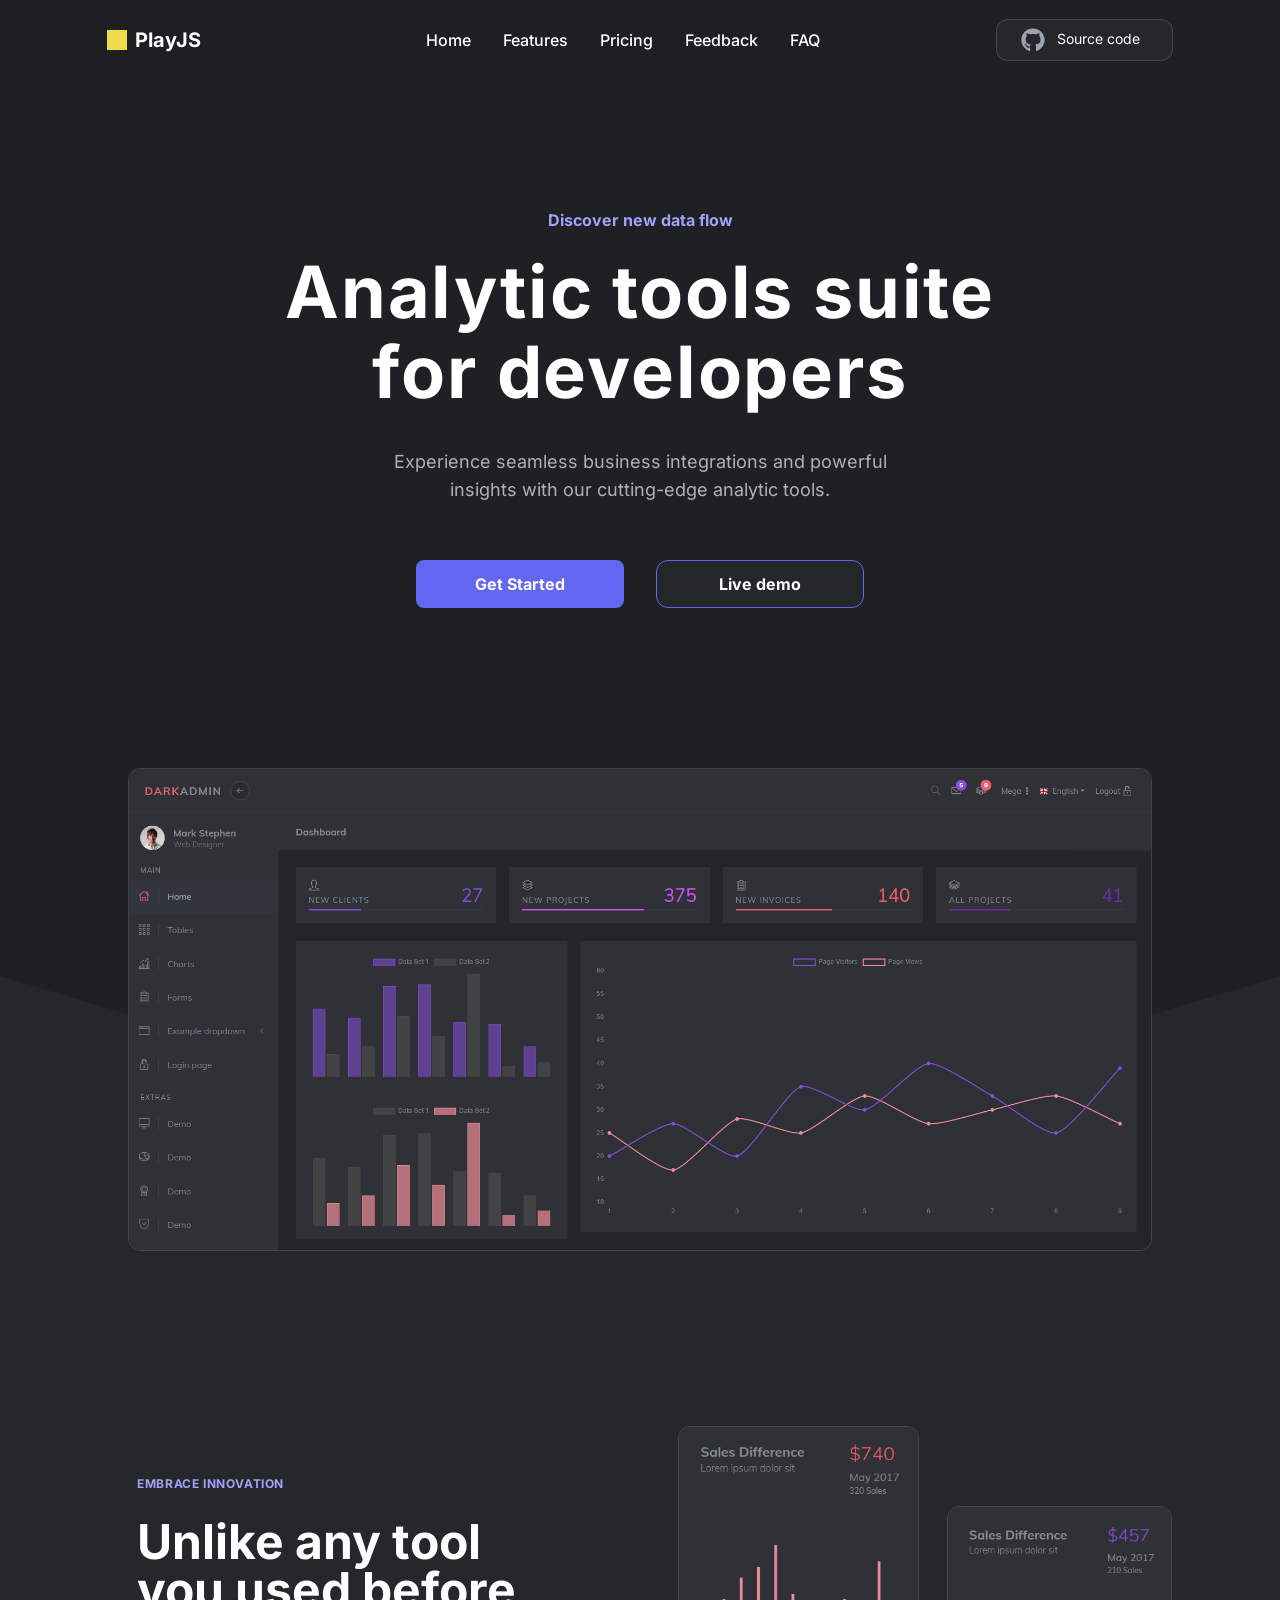
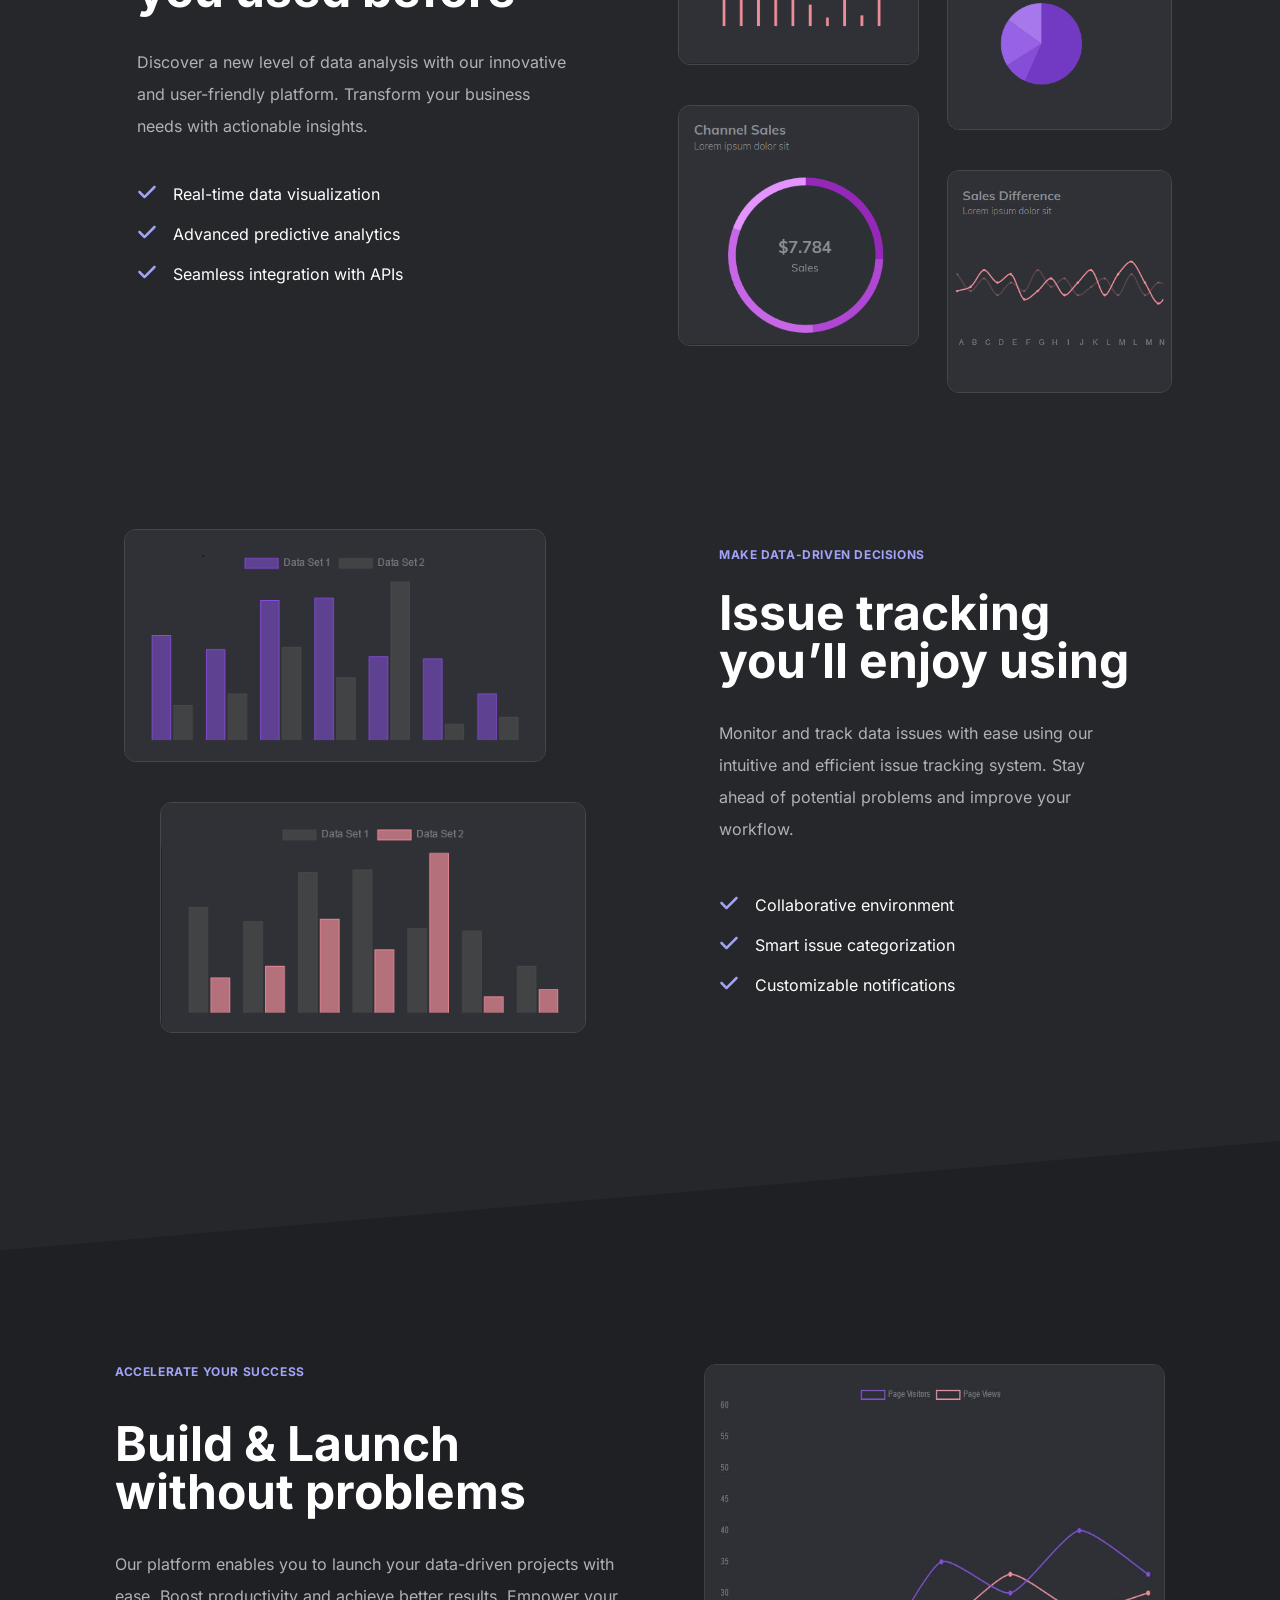
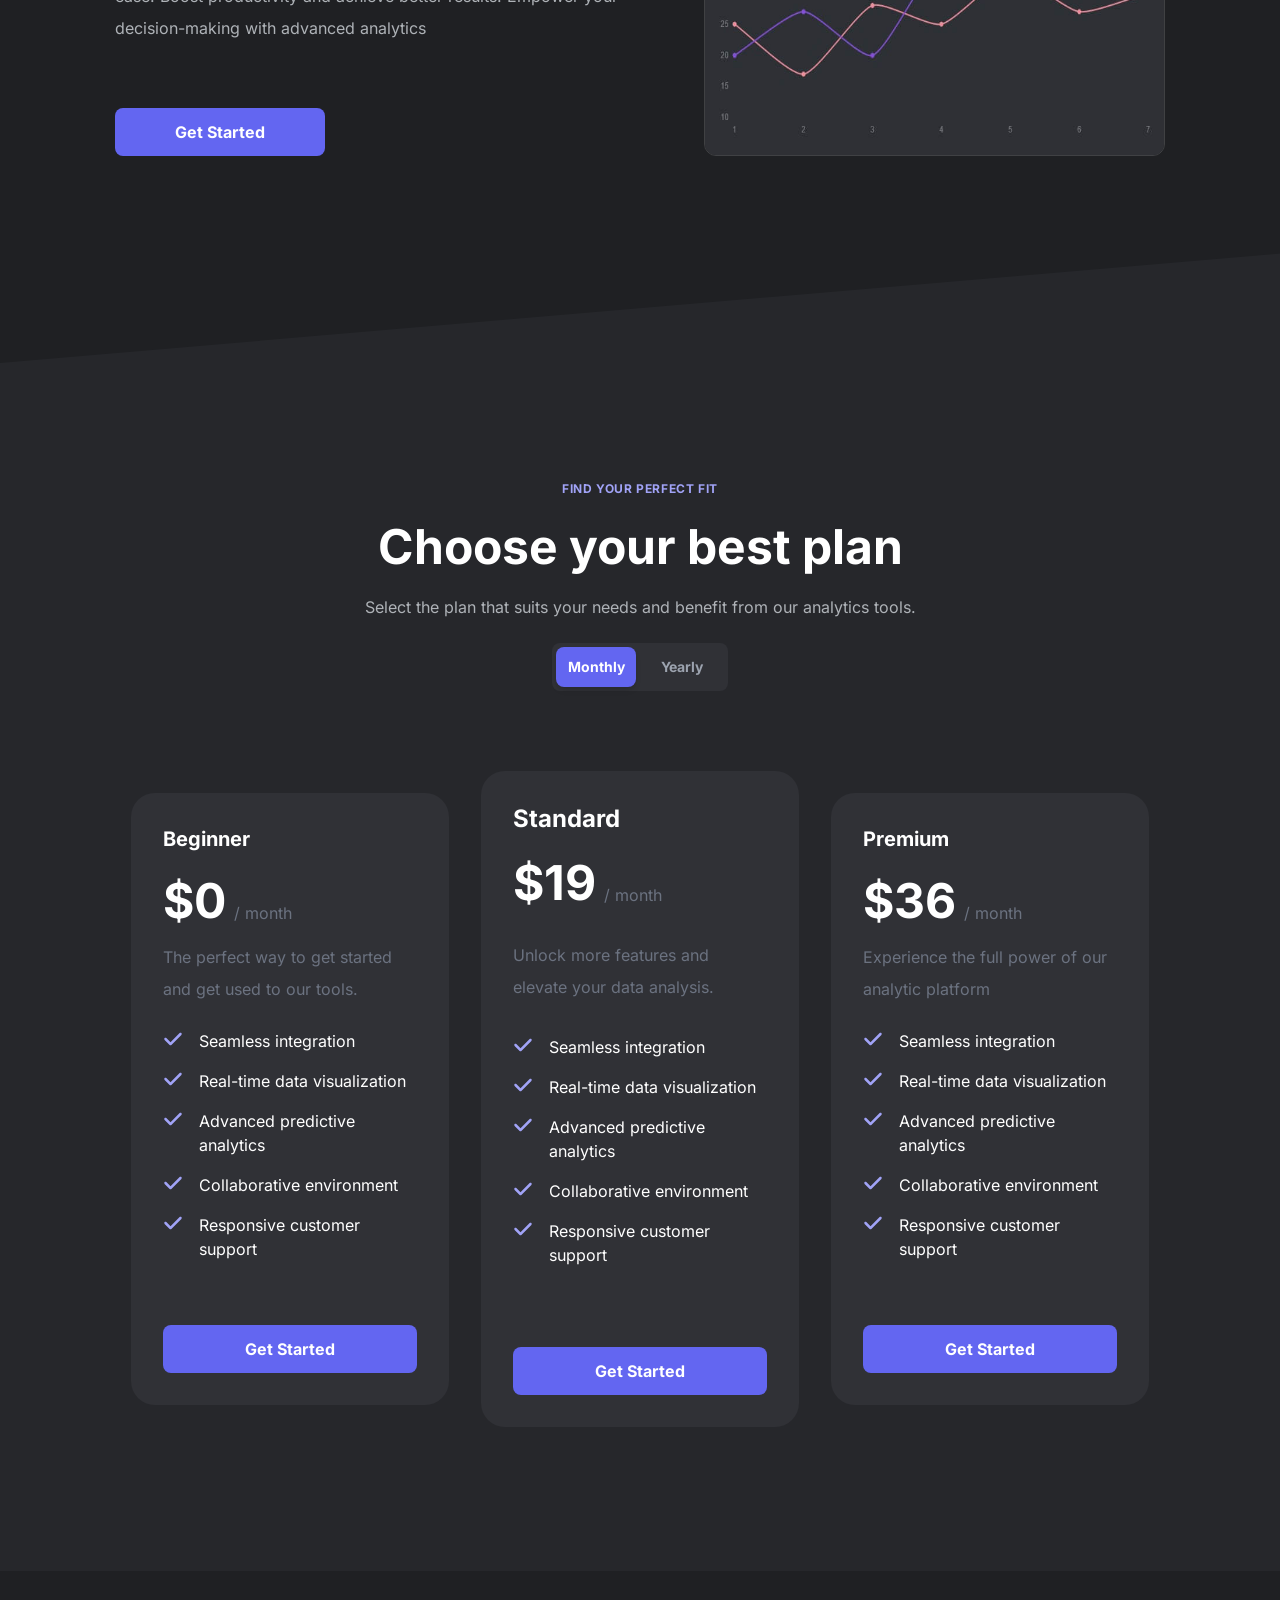
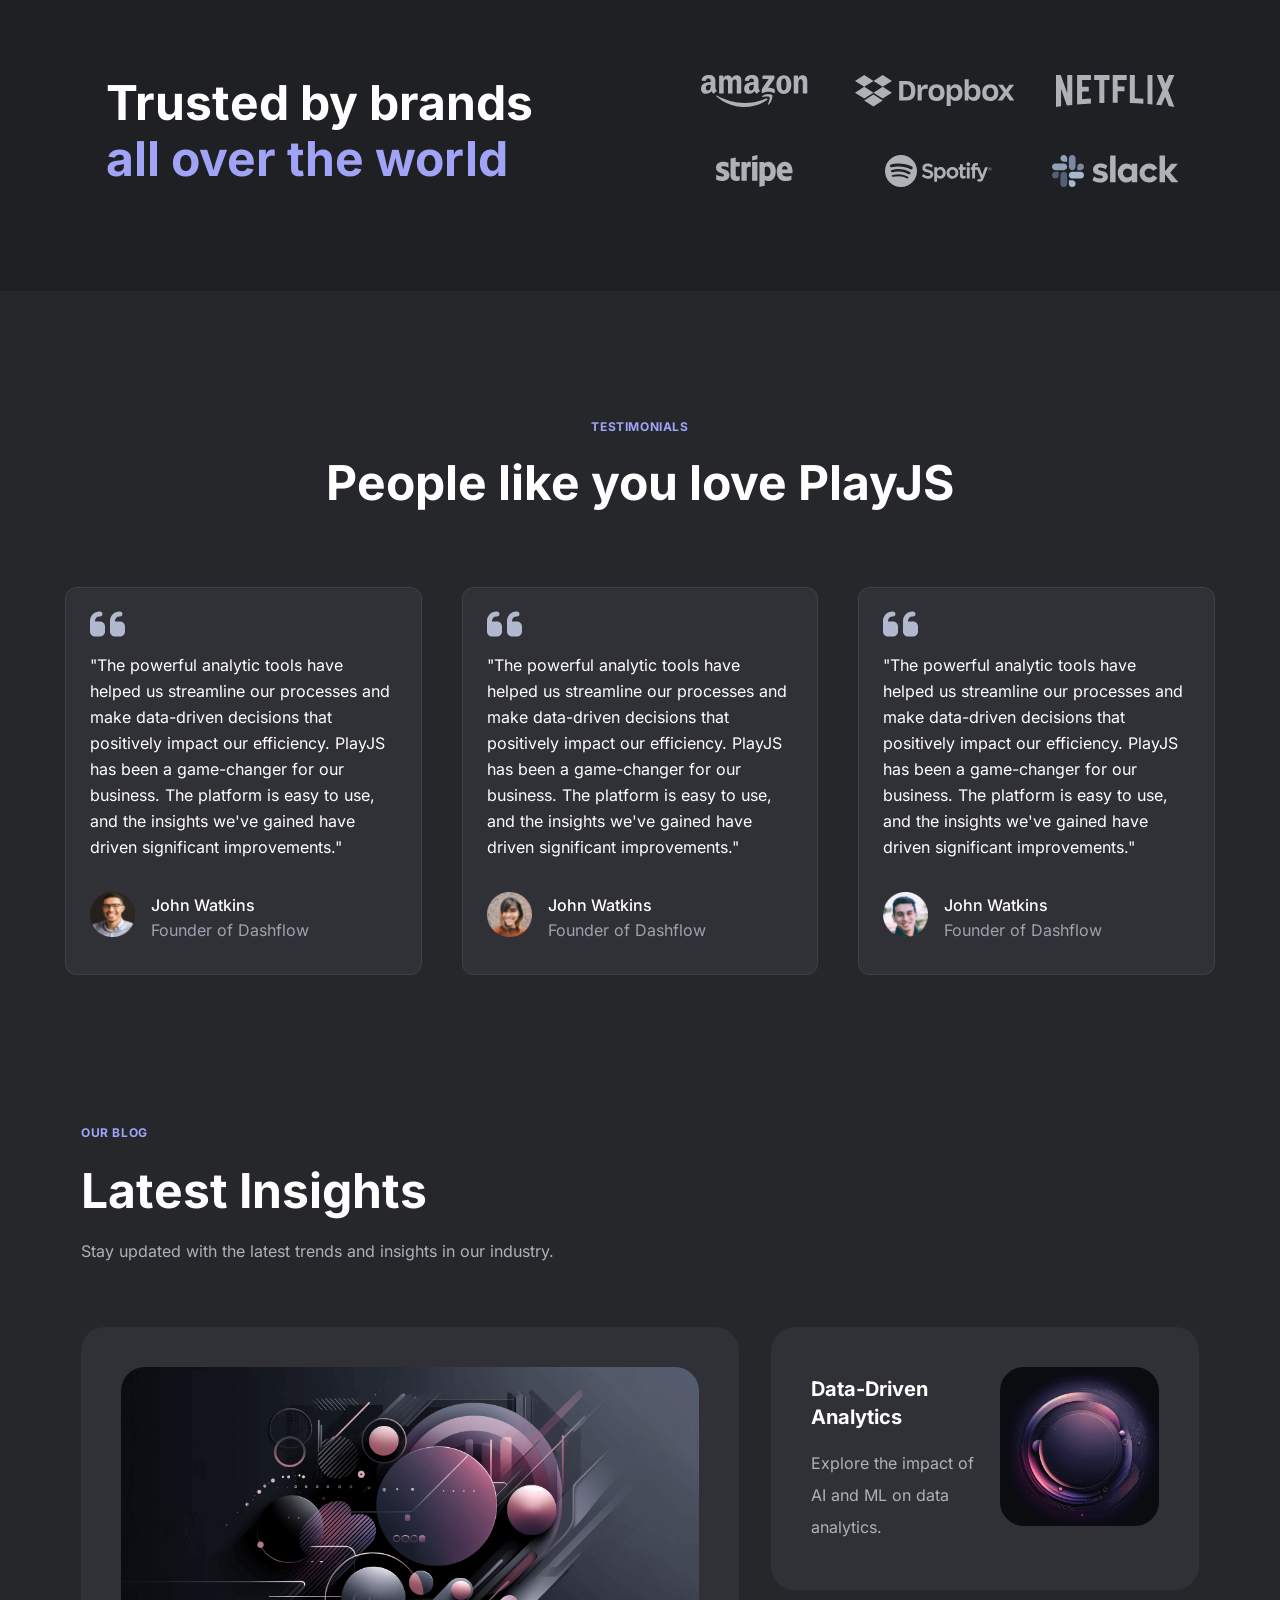
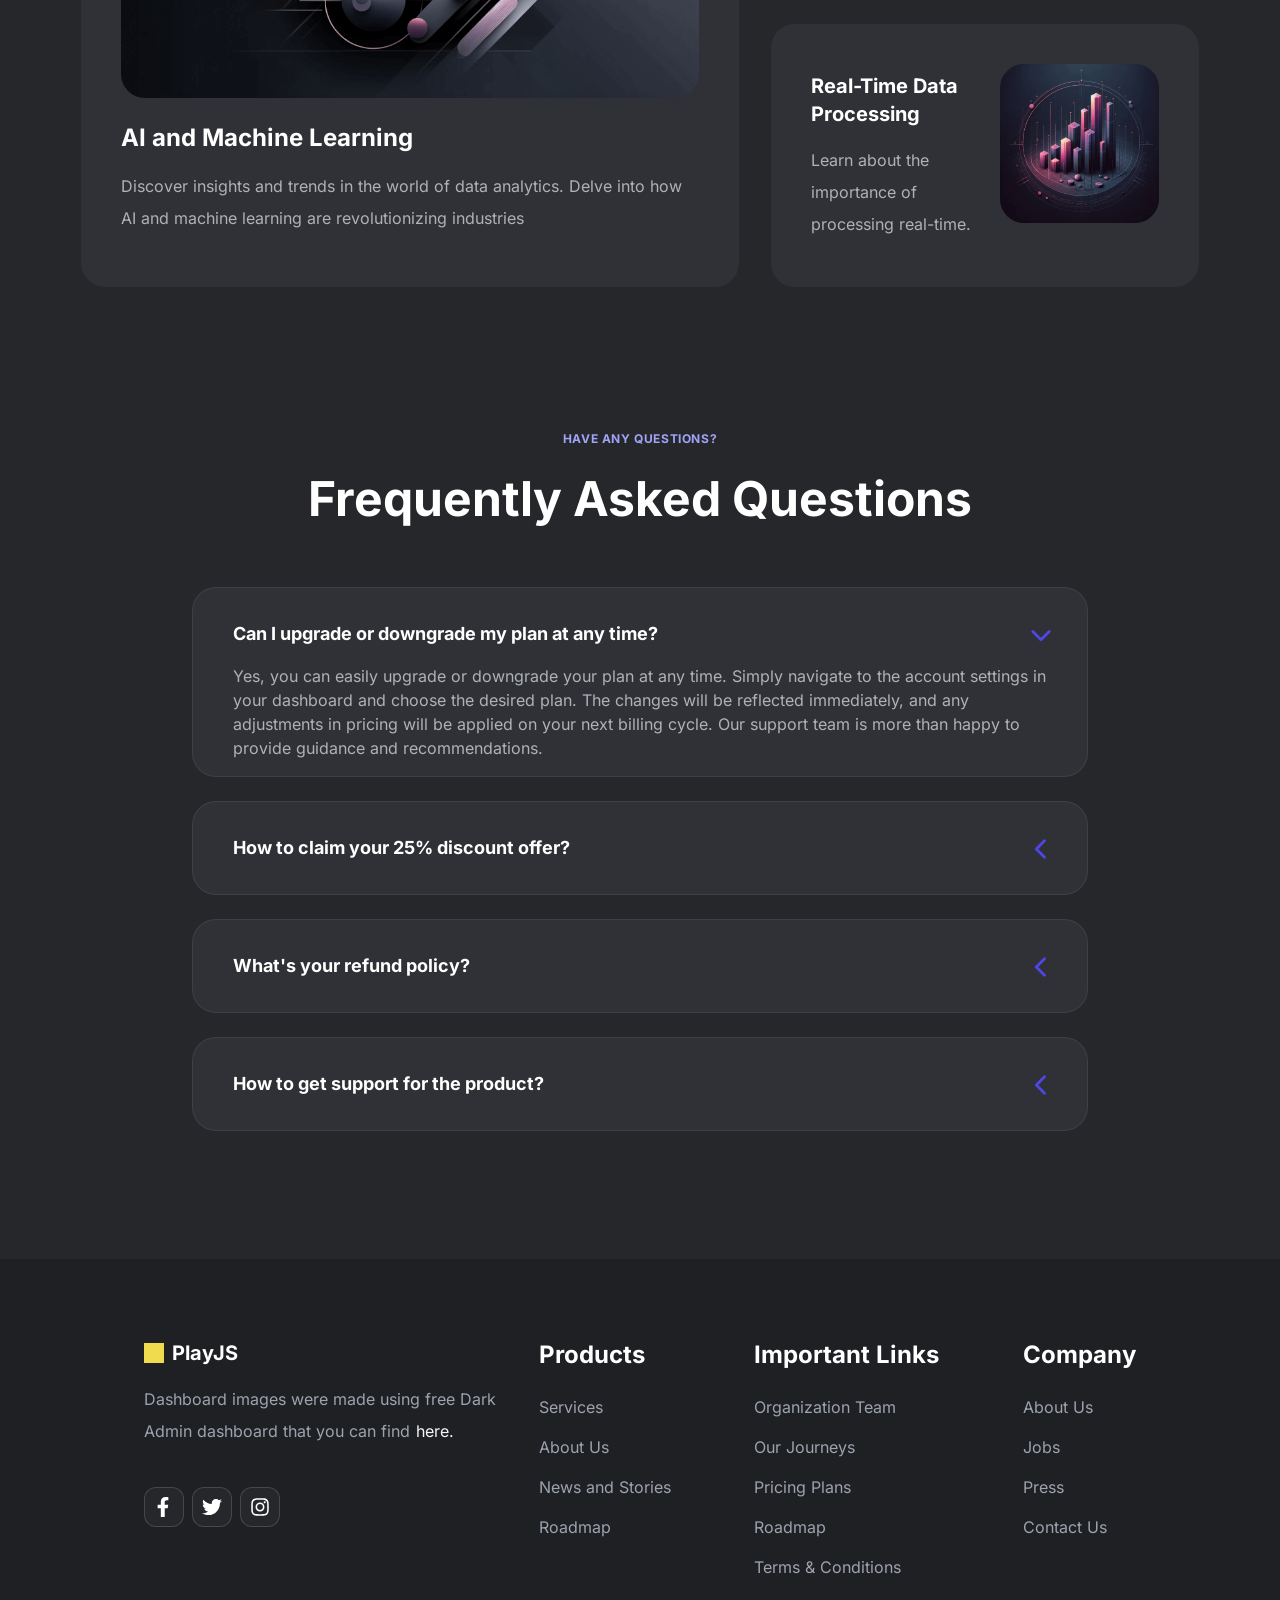
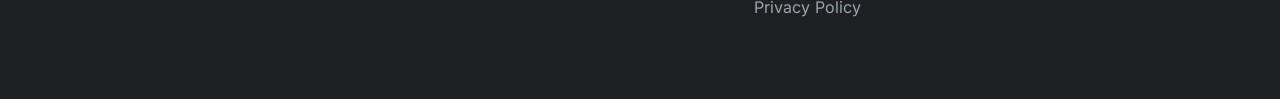
==== index.html @ e6422953 "deploy: salteadorneo/playjs@4927e671637b20c341737476740c61ec6c62b2a4" ====
<!DOCTYPE html><html lang="en" class="bg-bgDark2"> <head><meta charset="UTF-8"><meta name="viewport" content="width=device-width"><link rel="icon" type="image/svg+xml" href="/favicon.svg"><meta name="generator" content="Astro v4.16.6"><meta name="description" content="Dark themed website template built on AstroJS, designed for fictional startup"><title>PlayJS | Playground JavaScript Web</title><link rel="stylesheet" href="/_astro/index.BQd-1DBc.css">
<style>.shape-divider-bottom-1665343298{width:100%;overflow:hidden;line-height:0}.shape-divider-bottom-1665343298 svg{position:relative;display:block;width:calc(100% + 1.3px);height:200px}.hero-title-gradient{background:-webkit-linear-gradient(white,#b4add1);-webkit-background-clip:text;-webkit-text-fill-color:transparent}.shape-divider-bottom-1665696614{width:100%;overflow:hidden;line-height:0;transform:rotate(180deg)}.shape-divider-bottom-1665696614 svg{position:relative;display:block;width:calc(100% + 1.3px);height:127px;transform:rotateY(180deg)}.shape-divider-top-1665696661{overflow:hidden;line-height:0}.shape-divider-top-1665696661 svg{position:relative;display:block;width:calc(100% + 1.3px);height:127px;transform:rotateY(180deg)}
</style></head> <body class="bg-bgDark2"> <main aria-label="Main content">  <style>astro-island,astro-slot,astro-static-slot{display:contents}</style><script>(()=>{var e=async t=>{await(await t())()};(self.Astro||(self.Astro={})).load=e;window.dispatchEvent(new Event("astro:load"));})();;(()=>{var A=Object.defineProperty;var g=(i,o,a)=>o in i?A(i,o,{enumerable:!0,configurable:!0,writable:!0,value:a}):i[o]=a;var d=(i,o,a)=>g(i,typeof o!="symbol"?o+"":o,a);{let i={0:t=>m(t),1:t=>a(t),2:t=>new RegExp(t),3:t=>new Date(t),4:t=>new Map(a(t)),5:t=>new Set(a(t)),6:t=>BigInt(t),7:t=>new URL(t),8:t=>new Uint8Array(t),9:t=>new Uint16Array(t),10:t=>new Uint32Array(t),11:t=>1/0*t},o=t=>{let[l,e]=t;return l in i?i[l](e):void 0},a=t=>t.map(o),m=t=>typeof t!="object"||t===null?t:Object.fromEntries(Object.entries(t).map(([l,e])=>[l,o(e)]));class y extends HTMLElement{constructor(){super(...arguments);d(this,"Component");d(this,"hydrator");d(this,"hydrate",async()=>{var b;if(!this.hydrator||!this.isConnected)return;let e=(b=this.parentElement)==null?void 0:b.closest("astro-island[ssr]");if(e){e.addEventListener("astro:hydrate",this.hydrate,{once:!0});return}let c=this.querySelectorAll("astro-slot"),n={},h=this.querySelectorAll("template[data-astro-template]");for(let r of h){let s=r.closest(this.tagName);s!=null&&s.isSameNode(this)&&(n[r.getAttribute("data-astro-template")||"default"]=r.innerHTML,r.remove())}for(let r of c){let s=r.closest(this.tagName);s!=null&&s.isSameNode(this)&&(n[r.getAttribute("name")||"default"]=r.innerHTML)}let p;try{p=this.hasAttribute("props")?m(JSON.parse(this.getAttribute("props"))):{}}catch(r){let s=this.getAttribute("component-url")||"<unknown>",v=this.getAttribute("component-export");throw v&&(s+=` (export ${v})`),console.error(`[hydrate] Error parsing props for component ${s}`,this.getAttribute("props"),r),r}let u;await this.hydrator(this)(this.Component,p,n,{client:this.getAttribute("client")}),this.removeAttribute("ssr"),this.dispatchEvent(new CustomEvent("astro:hydrate"))});d(this,"unmount",()=>{this.isConnected||this.dispatchEvent(new CustomEvent("astro:unmount"))})}disconnectedCallback(){document.removeEventListener("astro:after-swap",this.unmount),document.addEventListener("astro:after-swap",this.unmount,{once:!0})}connectedCallback(){if(!this.hasAttribute("await-children")||document.readyState==="interactive"||document.readyState==="complete")this.childrenConnectedCallback();else{let e=()=>{document.removeEventListener("DOMContentLoaded",e),c.disconnect(),this.childrenConnectedCallback()},c=new MutationObserver(()=>{var n;((n=this.lastChild)==null?void 0:n.nodeType)===Node.COMMENT_NODE&&this.lastChild.nodeValue==="astro:end"&&(this.lastChild.remove(),e())});c.observe(this,{childList:!0}),document.addEventListener("DOMContentLoaded",e)}}async childrenConnectedCallback(){let e=this.getAttribute("before-hydration-url");e&&await import(e),this.start()}async start(){let e=JSON.parse(this.getAttribute("opts")),c=this.getAttribute("client");if(Astro[c]===void 0){window.addEventListener(`astro:${c}`,()=>this.start(),{once:!0});return}try{await Astro[c](async()=>{let n=this.getAttribute("renderer-url"),[h,{default:p}]=await Promise.all([import(this.getAttribute("component-url")),n?import(n):()=>()=>{}]),u=this.getAttribute("component-export")||"default";if(!u.includes("."))this.Component=h[u];else{this.Component=h;for(let f of u.split("."))this.Component=this.Component[f]}return this.hydrator=p,this.hydrate},e,this)}catch(n){console.error(`[astro-island] Error hydrating ${this.getAttribute("component-url")}`,n)}}attributeChangedCallback(){this.hydrate()}}d(y,"observedAttributes",["props"]),customElements.get("astro-island")||customElements.define("astro-island",y)}})();</script><astro-island uid="NXk1R" prefix="r0" component-url="/_astro/Navbar.DLhM-nPY.js" component-export="Navbar" renderer-url="/_astro/client.BIGLHmRd.js" props="{}" ssr="" client="load" opts="{&quot;name&quot;:&quot;Navbar&quot;,&quot;value&quot;:true}" await-children=""><nav class="w-full h-20 flex flex-col justify-center items-center fixed bg-bgDark1 lg:bg-bgDarkTransparent z-40 lg:backdrop-blur-xl" aria-label="Main navigation"><div class="2xl:w-[1280px] xl:w-10/12 w-11/12 flex justify-between items-center relative"><div style="opacity:0;will-change:opacity"><a href="/#home" aria-label="Home"><div class="flex justify-start items-center grow basis-0"><div class="text-white mr-2 text-6xl"><div class="size-5 bg-[#f0db4f]"></div></div><div class="text-white font-[&#x27;Inter&#x27;] font-bold text-xl">PlayJS</div></div></a></div><div style="opacity:0;will-change:opacity"><div class="hidden lg:flex h-full pl-12 pb-2"><a class="text-white lg:text-base text-2xl  leading-6 mr-4 ml-4   2xl:mr-6 2xl:ml-6 cursor-pointer font-normal lg:font-medium hover:scale-110 transition h-full pt-2" href="/#home" aria-label="Home">Home</a><a class="text-white lg:text-base text-2xl  leading-6 mr-4 ml-4   2xl:mr-6 2xl:ml-6 cursor-pointer font-normal lg:font-medium hover:scale-110 transition h-full pt-2" href="/#features" aria-label="Features">Features</a><a class="text-white lg:text-base text-2xl  leading-6 mr-4 ml-4   2xl:mr-6 2xl:ml-6 cursor-pointer font-normal lg:font-medium hover:scale-110 transition h-full pt-2" href="/#pricing" aria-label="Pricing">Pricing</a><a class="text-white lg:text-base text-2xl  leading-6 mr-4 ml-4   2xl:mr-6 2xl:ml-6 cursor-pointer font-normal lg:font-medium hover:scale-110 transition h-full pt-2" href="/#feedback" aria-label="Feedback">Feedback</a><a class="text-white lg:text-base text-2xl  leading-6 mr-4 ml-4   2xl:mr-6 2xl:ml-6 cursor-pointer font-normal lg:font-medium hover:scale-110 transition h-full pt-2" href="/#FAQ" aria-label="FAQ">FAQ</a></div></div><div style="opacity:0;will-change:opacity"><div class="grow basis-0 justify-end hidden lg:flex"><a class="text-white main-border-gray rounded-xl
           bg-bgDark2 hover:bg-bgDark3  border-gray-700 pl-6 pr-8 pt-2 pb-2 text-sm flex" href="https://github.com/matt765/Tidestream" target="_blank" aria-label="source code"><svg xmlns="http://www.w3.org/2000/svg" viewBox="0 0 496 512" class="w-6 h-6 mr-3 fill-gray-400"><path d="M165.9 397.4c0 2-2.3 3.6-5.2 3.6-3.3.3-5.6-1.3-5.6-3.6 0-2 2.3-3.6 5.2-3.6 3-.3 5.6 1.3 5.6 3.6zm-31.1-4.5c-.7 2 1.3 4.3 4.3 4.9 2.6 1 5.6 0 6.2-2s-1.3-4.3-4.3-5.2c-2.6-.7-5.5.3-6.2 2.3zm44.2-1.7c-2.9.7-4.9 2.6-4.6 4.9.3 2 2.9 3.3 5.9 2.6 2.9-.7 4.9-2.6 4.6-4.6-.3-1.9-3-3.2-5.9-2.9zM244.8 8C106.1 8 0 113.3 0 252c0 110.9 69.8 205.8 169.5 239.2 12.8 2.3 17.3-5.6 17.3-12.1 0-6.2-.3-40.4-.3-61.4 0 0-70 15-84.7-29.8 0 0-11.4-29.1-27.8-36.6 0 0-22.9-15.7 1.6-15.4 0 0 24.9 2 38.6 25.8 21.9 38.6 58.6 27.5 72.9 20.9 2.3-16 8.8-27.1 16-33.7-55.9-6.2-112.3-14.3-112.3-110.5 0-27.5 7.6-41.3 23.6-58.9-2.6-6.5-11.1-33.3 2.6-67.9 20.9-6.5 69 27 69 27 20-5.6 41.5-8.5 62.8-8.5s42.8 2.9 62.8 8.5c0 0 48.1-33.6 69-27 13.7 34.7 5.2 61.4 2.6 67.9 16 17.7 25.8 31.5 25.8 58.9 0 96.5-58.9 104.2-114.8 110.5 9.2 7.9 17 22.9 17 46.4 0 33.7-.3 75.4-.3 83.6 0 6.5 4.6 14.4 17.3 12.1C428.2 457.8 496 362.9 496 252 496 113.3 383.5 8 244.8 8zM97.2 352.9c-1.3 1-1 3.3.7 5.2 1.6 1.6 3.9 2.3 5.2 1 1.3-1 1-3.3-.7-5.2-1.6-1.6-3.9-2.3-5.2-1zm-10.8-8.1c-.7 1.3.3 2.9 2.3 3.9 1.6 1 3.6.7 4.3-.7.7-1.3-.3-2.9-2.3-3.9-2-.6-3.6-.3-4.3.7zm32.4 35.6c-1.6 1.3-1 4.3 1.3 6.2 2.3 2.3 5.2 2.6 6.5 1 1.3-1.3.7-4.3-1.3-6.2-2.2-2.3-5.2-2.6-6.5-1zm-11.4-14.7c-1.6 1-1.6 3.6 0 5.9 1.6 2.3 4.3 3.3 5.6 2.3 1.6-1.3 1.6-3.9 0-6.2-1.4-2.3-4-3.3-5.6-2z"></path></svg><span class="pt-px">Source code</span></a></div></div><div class="lg:hidden flex flex-col  px-2 py-3 border-solid border border-gray-600 rounded-md cursor-pointer hover:bg-bgDark2"><div class="w-5 h-0.5 bg-gray-500  mb-1"></div><div class="w-5 h-0.5 bg-gray-500  mb-1"></div><div class="w-5 h-0.5 bg-gray-500 "></div></div></div></nav><!--astro:end--></astro-island> <astro-island uid="Z19yONz" prefix="r1" component-url="/_astro/Hero.Q358ZmiO.js" component-export="Hero" renderer-url="/_astro/client.BIGLHmRd.js" props="{}" ssr="" client="load" opts="{&quot;name&quot;:&quot;Hero&quot;,&quot;value&quot;:true}" await-children=""><section class="w-screen  flex justify-center items-center bg-bgDark1 mb-[28vw] md:mb-[18vw] lg:mb-[10vw] xl:mb-[13vw] 2xl:mb-60 hero-bg-gradient pb-24 sm:pb-32 md:pb-44 lg:pb-0" id="home"><div class="w-full md:w-[800px] xl:w-[900px] flex flex-col justify-center items-center pt-16 md:pt-16 lg:pt-20 text-center"><div style="opacity:0;will-change:opacity,transform;transform:translateY(10px)"><h3 class="text-secondaryColor text-sm sm:text-base  mb-6 sm:mt-32 mt-16  font-bold">Discover new data flow</h3></div><div style="opacity:0;will-change:opacity,transform;transform:translateY(10px)"><div class="text-5xl sm:text-6xl lg:text-7xl xl:text-7xl font-bold tracking-wide  text-primaryText  px-8 sm:px-8 md:px-20 lg:px-4"><h1 class="inline md:hidden">Analytics</h1><h1 class="hidden md:inline">Analytic tools suite</h1></div><h1 class="mt-2 sm:mt-2 text-4xl sm:text-6xl lg:text-7xl xl:text-7xl font-bold tracking-wide  text-primaryText  px-8 sm:px-20 md:px-24 lg:px-24">for developers</h1></div><div style="opacity:0;will-change:opacity,transform;transform:translateY(10px)"><h2 class="text-secondaryText text-sm lg:text-base xl:text-lg sm:text-base mt-10 px-12 sm:px-48 ">Experience seamless business integrations and powerful insights with our cutting-edge analytic tools.</h2></div><div style="opacity:0;will-change:opacity,transform;transform:translateY(10px)"><div class="flex flex-col gap-2 sm:flex-row mt-14 mb-24 sm:mb-40 justify-center"><button class="contained-button w-64 sm:w-52 h-12 mr-0 sm:mr-4 lg:mr-6 mb-2 sm:mb-0" aria-label="Get started">Get Started</button><button class="w-64 sm:w-52 h-12 rounded-xl font-bold text-primaryText border border-solid  flex justify-center items-center cursor-pointer bg-bgDark2 hover:bg-bgDark3 border-primaryColor transition" aria-label="Live demo">Live demo</button></div></div><div style="opacity:0;z-index:20;will-change:opacity,transform;transform:translateY(10px)"><div class="relative w-screen flex justify-center "><img src="/_astro/dashboard.CJUpUggb.jpg" alt="Dashboard image" class="w-4/5 2xl:w-[1200px] mx-auto absolute z-10 rounded-xl main-border-gray hero-dashboard-border-gradient lg:top-6 xl:top-0"/></div></div><div class="relative w-screen flex justify-center "><div class="shape-divider-bottom-1665343298 mt-4 sm:mt-16 md:mt-52 hidden lg:block"><svg data-name="Layer 1" xmlns="http://www.w3.org/2000/svg" viewBox="0 0 1200 120" preserveAspectRatio="none" class="bg-bgDark2"><path d="M1200 0L0 0 598.97 114.72 1200 0z" class="shape-fill bg-bgDark1  fill-bgDark1"></path></svg></div></div></div></section><!--astro:end--></astro-island> <astro-island uid="1bd4NJ" prefix="r2" component-url="/_astro/Features1.BuEVyHHa.js" component-export="Features1" renderer-url="/_astro/client.BIGLHmRd.js" props="{}" ssr="" client="load" opts="{&quot;name&quot;:&quot;Features1&quot;,&quot;value&quot;:true}" await-children=""><section class="w-full bg-bgDark2 pt-24 -mt-8  mb-8 sm:-mt-8 sm:mb-24 xl:-mt-8 2xl:mt-0    md:pt-[12vw] lg:pt-16" id="features"><div style="opacity:0"><div class="flex flex-wrap items-center 2xl:w-[1450px] xl:w-[1300px] w-11/12 mx-auto md:pl-4 xl:pr-16 xl:pl-16"><div class="w-full lg:w-1/2 mb-12 lg:mb-0"><div class="mx-auto lg:mx-auto w-11/12 sm:w-4/5 md:w-3/4 lg:w-unset"><span class="block-subtitle">Embrace Innovation</span><h2 class="mt-6 mb-8 text-4xl lg:text-5xl block-big-title">Unlike any tool you used before</h2><p class="mb-10 text-secondaryText leading-loose">Discover a new level of data analysis with our innovative and user-friendly platform. Transform your business needs with actionable insights.</p><ul class="mb-6 text-primaryText"><li class="mb-4 flex"><div class="rounded-full bg-transparent w-5 h-5 flex justify-center items-center mr-4"><svg xmlns="http://www.w3.org/2000/svg" viewBox="0 0 512 512" width="20px" height="20px" class="fill-secondaryColor"><path d="M470.6 105.4c12.5 12.5 12.5 32.8 0 45.3l-256 256c-12.5 12.5-32.8 12.5-45.3 0l-128-128c-12.5-12.5-12.5-32.8 0-45.3s32.8-12.5 45.3 0L192 338.7 425.4 105.4c12.5-12.5 32.8-12.5 45.3 0z"></path></svg></div><span>Real-time data visualization</span></li><li class="mb-4 flex"><div class="rounded-full bg-transparent w-5 h-5 flex justify-center items-center mr-4"><svg xmlns="http://www.w3.org/2000/svg" viewBox="0 0 512 512" width="20px" height="20px" class="fill-secondaryColor"><path d="M470.6 105.4c12.5 12.5 12.5 32.8 0 45.3l-256 256c-12.5 12.5-32.8 12.5-45.3 0l-128-128c-12.5-12.5-12.5-32.8 0-45.3s32.8-12.5 45.3 0L192 338.7 425.4 105.4c12.5-12.5 32.8-12.5 45.3 0z"></path></svg></div><span>Advanced predictive analytics</span></li><li class="mb-4 flex"><div class="rounded-full bg-transparent w-5 h-5 flex justify-center items-center mr-4"><svg xmlns="http://www.w3.org/2000/svg" viewBox="0 0 512 512" width="20px" height="20px" class="fill-secondaryColor"><path d="M470.6 105.4c12.5 12.5 12.5 32.8 0 45.3l-256 256c-12.5 12.5-32.8 12.5-45.3 0l-128-128c-12.5-12.5-12.5-32.8 0-45.3s32.8-12.5 45.3 0L192 338.7 425.4 105.4c12.5-12.5 32.8-12.5 45.3 0z"></path></svg></div><span>Seamless integration with APIs</span></li></ul></div></div><div class="w-3/4 mx-auto lg:w-1/2 flex flex-wrap lg:-mx-4 sm:pr-8 lg:pt-10 justify-center lg:pl-4 xl:px-8"><div class="mb-8 lg:mb-0 w-full sm:w-1/2 px-2 lg:px-0"><div class="mb-4 py-3 pl-3 pr-2 rounded"><img src="/_astro/feature1.CzWyNRQ6.jpg" alt="Feature image 1" class="rounded-xl  main-border-gray mx-auto sm:mx-unset" aria-label="Feature image 1"/></div><div class="py-3 pl-3 pr-2 rounded "><img src="/_astro/feature2.DrnEVr6_.jpg" alt="Feature image 2" class="rounded-xl  main-border-gray mx-auto sm:mx-unset" aria-label="Feature image 2"/></div></div><div class="w-1/2 lg:mt-20  pt-12 lg:pt-0 px-2 hidden sm:inline-block"><div class="mb-4 py-3 pl-3 pr-2 rounded-lg "><img src="/_astro/feature3.BDhSYK7X.jpg" alt="Feature image 3" class="rounded-xl  main-border-gray" aria-label="Feature image 3"/></div><div class="py-3 pl-3 pr-2 rounded-lg "><img src="/_astro/feature4.Bl4cjQX_.jpg" alt="Feature image 4" class="rounded-xl  main-border-gray" aria-label="Feature image 4"/></div></div></div></div></div></section><!--astro:end--></astro-island> <astro-island uid="2wuyov" prefix="r3" component-url="/_astro/Features2.CLf9k0fp.js" component-export="Features2" renderer-url="/_astro/client.BIGLHmRd.js" props="{}" ssr="" client="load" opts="{&quot;name&quot;:&quot;Features2&quot;,&quot;value&quot;:true}" await-children=""><section class="w-full bg-bgDark2 mt-12 sm:mt-24 mb-12 lg:my-20 lg:mb-24 pt-4"><div style="opacity:0"><div class="flex flex-wrap items-center 2xl:w-[1450px] xl:w-[1300px] w-11/12 mx-auto md:pl-4 xl:pr-16 xl:pl-16"><div class="w-11/12 sm:w-3/4 mx-auto lg:w-1/2 flex flex-wrap lg:-mx-4 sm:pr-8 justify-center order-last lg:order-first"><div class="mb-8 lg:mb-0 w-full px-2 lg:pl-16 flex flex-col justify-center md:pl-8"><div class="mb-4 py-3 md:pl-3 md:pr-20 lg:pr-12 rounded"><img src="/_astro/feature5.CXfXwEaP.jpg" alt="Feature image 5" class="rounded-xl  main-border-gray"/></div><div class="py-3 md:pl-20 lg:pl-12 md:pr-2 rounded "><img src="/_astro/feature6.BY2O3PWM.jpg" alt="Feature image 6" class="rounded-xl  main-border-gray"/></div></div></div><div class="w-full lg:w-1/2 mb-12 lg:mb-0 xl:pl-8"><div class="mx-auto lg:mx-auto w-11/12 sm:w-4/5 md:w-3/4 lg:w-unset"><span class="block-subtitle">Make Data-Driven Decisions</span><h2 class="mt-6 mb-8 text-4xl lg:text-5xl block-big-title">Issue tracking you’ll enjoy using</h2><p class="mb-12 text-secondaryText leading-loose">Monitor and track data issues with ease using our intuitive and efficient issue tracking system. Stay ahead of potential problems and improve your workflow.</p><ul class="mb-6 text-primaryText"><li class="mb-4 flex"><div class="rounded-full bg-transparent w-5 h-5 flex justify-center items-center mr-4"><svg xmlns="http://www.w3.org/2000/svg" viewBox="0 0 512 512" width="20px" height="20px" class="fill-secondaryColor"><path d="M470.6 105.4c12.5 12.5 12.5 32.8 0 45.3l-256 256c-12.5 12.5-32.8 12.5-45.3 0l-128-128c-12.5-12.5-12.5-32.8 0-45.3s32.8-12.5 45.3 0L192 338.7 425.4 105.4c12.5-12.5 32.8-12.5 45.3 0z"></path></svg></div><span>Collaborative environment</span></li><li class="mb-4 flex"><div class="rounded-full bg-transparent w-5 h-5 flex justify-center items-center mr-4"><svg xmlns="http://www.w3.org/2000/svg" viewBox="0 0 512 512" width="20px" height="20px" class="fill-secondaryColor"><path d="M470.6 105.4c12.5 12.5 12.5 32.8 0 45.3l-256 256c-12.5 12.5-32.8 12.5-45.3 0l-128-128c-12.5-12.5-12.5-32.8 0-45.3s32.8-12.5 45.3 0L192 338.7 425.4 105.4c12.5-12.5 32.8-12.5 45.3 0z"></path></svg></div><span>Smart issue categorization</span></li><li class="mb-4 flex"><div class="rounded-full bg-transparent w-5 h-5 flex justify-center items-center mr-4"><svg xmlns="http://www.w3.org/2000/svg" viewBox="0 0 512 512" width="20px" height="20px" class="fill-secondaryColor"><path d="M470.6 105.4c12.5 12.5 12.5 32.8 0 45.3l-256 256c-12.5 12.5-32.8 12.5-45.3 0l-128-128c-12.5-12.5-12.5-32.8 0-45.3s32.8-12.5 45.3 0L192 338.7 425.4 105.4c12.5-12.5 32.8-12.5 45.3 0z"></path></svg></div><span>Customizable notifications</span></li></ul></div></div></div></div></section><!--astro:end--></astro-island> <astro-island uid="CFglv" prefix="r4" component-url="/_astro/FeaturesDiagonal.BWisK4nb.js" component-export="FeaturesDiagonal" renderer-url="/_astro/client.BIGLHmRd.js" props="{}" ssr="" client="load" opts="{&quot;name&quot;:&quot;FeaturesDiagonal&quot;,&quot;value&quot;:true}" await-children=""><section class="lg:mb-16 w-full flex flex-col justify-center items-center bg-bgDark1"><div class="shape-divider-bottom-1665696614"><svg data-name="Layer 1" xmlns="http://www.w3.org/2000/svg" viewBox="0 0 1200 120" preserveAspectRatio="none" class="bg-bgDark2  fill-bgDark2"><path d="M1200 120L0 16.48 0 0 1200 0 1200 120z" class="bg-bgDark1  fill-bgDark1"></path></svg></div><div style="opacity:0"><div class=" 2xl:w-[1150px] xl:w-[1050px]  md:w-4/5 flex justify-center bg-bgDark1 pt-12 lg:pt-24 pb-8 lg:pb-20 mx-auto lg:flex-row flex-col"><div class="w-3/4 lg:w-1/2 flex flex-col lg:mx-unset mx-auto"><span class="block-subtitle">Accelerate Your Success</span><h2 class="mt-10 mb-8 text-4xl lg:text-5xl block-big-title">Build &amp; Launch without problems</h2><p class="mb-16 text-secondaryText leading-loose">Our platform enables you to launch your data-driven projects with ease. Boost productivity and achieve better results. Empower your decision-making with advanced analytics</p><button class="w-[210px] h-12 contained-button mr-10 " aria-label="Get started">Get Started</button></div><div class="w-4/5 lg:w-1/2 lg:pl-16 flex justify-center mx-auto pt-16 lg:pt-0"><img src="/_astro/featuresdiagonal.Odwo-D4x.jpg" alt="Feature image" class="rounded-xl  main-border-gray"/></div></div></div><div class="shape-divider-top-1665696661 w-full"><svg data-name="Layer 1" xmlns="http://www.w3.org/2000/svg" viewBox="0 0 1200 120" preserveAspectRatio="none" class="bg-bgDark2 fill-bgDark2"><path d="M1200 120L0 16.48 0 0 1200 0 1200 120z" class="bg-bgDark1 fill-bgDark1"></path></svg></div></section><!--astro:end--></astro-island> <astro-island uid="Z1XQRsR" prefix="r5" component-url="/_astro/Pricing.V-CcPdno.js" component-export="Pricing" renderer-url="/_astro/client.BIGLHmRd.js" props="{}" ssr="" client="load" opts="{&quot;name&quot;:&quot;Pricing&quot;,&quot;value&quot;:true}" await-children=""><section class="w-screen flex justify-center bg-bgDark2 relative"><div class="absolute -top-16" id="pricing"></div><div class="pb-20 pt-12 bg-bgDark2  2xl:w-[1150px] lg:w-[1050px]  md:w-4/5 "><div style="opacity:0"><div class="container mx-auto px-4"><div class="max-w-2xl mx-auto text-center mb-16"><span class="block-subtitle">Find Your Perfect Fit</span><h2 class="mt-6 mb-6 text-4xl lg:text-5xl font-bold font-heading text-primaryText">Choose your best plan</h2><p class="mb-6 text-secondaryText">Select the plan that suits your needs and benefit from our analytics tools.</p><label class="mx-auto bg-bgDark3 relative flex justify-between items-center group text-xl w-44 h-12 rounded-lg pr-36 pl-1 cursor-pointer"><input type="checkbox" class="peer appearance-none"/><span class="h-8 w-[5.5rem] flex items-center pr-2 bg-bgDark3 after:rounded-lg duration-300 ease-in-out  after:w-[30rem] after:h-10  after:bg-primaryColor   after:shadow-md after:duration-300 peer-checked:after:translate-x-[5.5rem] cursor-pointer"></span><div class="flex absolute text-primaryText text-sm font-bold"><div class="mr-9 ml-3">Monthly</div><div class="text-gray-400">Yearly</div></div></label></div><div class="flex flex-wrap flex-col lg:flex-row -mx-4 items-center mt-20"><div class="w-[350px] sm:w-[380px] lg:w-1/3 px-4 mb-8 lg:mb-0"><div class="p-8 bg-bgDark3 rounded-3xl"><h3 class="mb-2 text-xl font-bold font-heading text-primaryText text-left">Beginner</h3><div class="flex justify-start items-end"><div class="text-4xl sm:text-5xl font-bold text-primaryText text-left mt-4 mr-2">$0</div><div class="text-gray-500">/ month</div></div><p class="mt-4 mb-6 2xl:mb-10 text-gray-500 leading-loose text-left">The perfect way to get started and get used to our tools.</p><ul class="mb-2 2xl:mb-6 text-primaryText"><li class="mb-4 flex"><div class="rounded-full bg-transparent w-5 h-5 flex justify-center items-center mr-4"><svg xmlns="http://www.w3.org/2000/svg" viewBox="0 0 512 512" width="20px" height="20px" class="fill-secondaryColor"><path d="M470.6 105.4c12.5 12.5 12.5 32.8 0 45.3l-256 256c-12.5 12.5-32.8 12.5-45.3 0l-128-128c-12.5-12.5-12.5-32.8 0-45.3s32.8-12.5 45.3 0L192 338.7 425.4 105.4c12.5-12.5 32.8-12.5 45.3 0z"></path></svg></div><span>Seamless integration</span></li><li class="mb-4 flex"><div class="rounded-full bg-transparent w-5 h-5 flex justify-center items-center mr-4"><svg xmlns="http://www.w3.org/2000/svg" viewBox="0 0 512 512" width="20px" height="20px" class="fill-secondaryColor"><path d="M470.6 105.4c12.5 12.5 12.5 32.8 0 45.3l-256 256c-12.5 12.5-32.8 12.5-45.3 0l-128-128c-12.5-12.5-12.5-32.8 0-45.3s32.8-12.5 45.3 0L192 338.7 425.4 105.4c12.5-12.5 32.8-12.5 45.3 0z"></path></svg></div><span>Real-time data visualization</span></li><li class="mb-4 flex"><div class="rounded-full bg-transparent w-5 h-5 flex justify-center items-center mr-4"><svg xmlns="http://www.w3.org/2000/svg" viewBox="0 0 512 512" width="20px" height="20px" class="fill-secondaryColor"><path d="M470.6 105.4c12.5 12.5 12.5 32.8 0 45.3l-256 256c-12.5 12.5-32.8 12.5-45.3 0l-128-128c-12.5-12.5-12.5-32.8 0-45.3s32.8-12.5 45.3 0L192 338.7 425.4 105.4c12.5-12.5 32.8-12.5 45.3 0z"></path></svg></div><span>Advanced predictive analytics</span></li><li class="mb-4 flex"><div class="rounded-full bg-transparent w-5 h-5 flex justify-center items-center mr-4"><svg xmlns="http://www.w3.org/2000/svg" viewBox="0 0 512 512" width="20px" height="20px" class="fill-secondaryColor"><path d="M470.6 105.4c12.5 12.5 12.5 32.8 0 45.3l-256 256c-12.5 12.5-32.8 12.5-45.3 0l-128-128c-12.5-12.5-12.5-32.8 0-45.3s32.8-12.5 45.3 0L192 338.7 425.4 105.4c12.5-12.5 32.8-12.5 45.3 0z"></path></svg></div><span>Collaborative environment</span></li><li class="mb-4 flex"><div class="rounded-full bg-transparent w-5 h-5 flex justify-center items-center mr-4"><svg xmlns="http://www.w3.org/2000/svg" viewBox="0 0 512 512" width="20px" height="20px" class="fill-secondaryColor"><path d="M470.6 105.4c12.5 12.5 12.5 32.8 0 45.3l-256 256c-12.5 12.5-32.8 12.5-45.3 0l-128-128c-12.5-12.5-12.5-32.8 0-45.3s32.8-12.5 45.3 0L192 338.7 425.4 105.4c12.5-12.5 32.8-12.5 45.3 0z"></path></svg></div><span>Responsive customer support</span></li></ul><button class="inline-block text-center py-2 px-4 w-full rounded-xl rounded-t-xl contained-button font-bold leading-loose mt-16" aria-label="Get started">Get Started</button></div></div><div class="w-[350px] sm:w-[380px] lg:w-1/3 px-4 mb-8 lg:mb-0"><div class="px-8 py-8 bg-bgDark3 rounded-3xl"><h3 class="mb-2 2xl:mb-4 text-2xl font-bold font-heading text-primaryText text-left">Standard</h3><div class="flex justify-start items-end"><div class="text-4xl sm:text-5xl font-bold text-primaryText text-left mt-4 mr-2">$19</div><div class="text-gray-500">/ month</div></div><p class="mt-8 mb-8 2xl:mb-12 text-gray-500 leading-loose text-left">Unlock more features and elevate your data analysis.</p><ul class="mb-14 text-primaryText"><li class="mb-4 flex"><div class="rounded-full bg-transparent w-5 h-5 flex justify-center items-center mr-4"><svg xmlns="http://www.w3.org/2000/svg" viewBox="0 0 512 512" width="20px" height="20px" class="fill-secondaryColor"><path d="M470.6 105.4c12.5 12.5 12.5 32.8 0 45.3l-256 256c-12.5 12.5-32.8 12.5-45.3 0l-128-128c-12.5-12.5-12.5-32.8 0-45.3s32.8-12.5 45.3 0L192 338.7 425.4 105.4c12.5-12.5 32.8-12.5 45.3 0z"></path></svg></div><span>Seamless integration</span></li><li class="mb-4 flex"><div class="rounded-full bg-transparent w-5 h-5 flex justify-center items-center mr-4"><svg xmlns="http://www.w3.org/2000/svg" viewBox="0 0 512 512" width="20px" height="20px" class="fill-secondaryColor"><path d="M470.6 105.4c12.5 12.5 12.5 32.8 0 45.3l-256 256c-12.5 12.5-32.8 12.5-45.3 0l-128-128c-12.5-12.5-12.5-32.8 0-45.3s32.8-12.5 45.3 0L192 338.7 425.4 105.4c12.5-12.5 32.8-12.5 45.3 0z"></path></svg></div><span>Real-time data visualization</span></li><li class="mb-4 flex"><div class="rounded-full bg-transparent w-5 h-5 flex justify-center items-center mr-4"><svg xmlns="http://www.w3.org/2000/svg" viewBox="0 0 512 512" width="20px" height="20px" class="fill-secondaryColor"><path d="M470.6 105.4c12.5 12.5 12.5 32.8 0 45.3l-256 256c-12.5 12.5-32.8 12.5-45.3 0l-128-128c-12.5-12.5-12.5-32.8 0-45.3s32.8-12.5 45.3 0L192 338.7 425.4 105.4c12.5-12.5 32.8-12.5 45.3 0z"></path></svg></div><span>Advanced predictive analytics</span></li><li class="mb-4 flex"><div class="rounded-full bg-transparent w-5 h-5 flex justify-center items-center mr-4"><svg xmlns="http://www.w3.org/2000/svg" viewBox="0 0 512 512" width="20px" height="20px" class="fill-secondaryColor"><path d="M470.6 105.4c12.5 12.5 12.5 32.8 0 45.3l-256 256c-12.5 12.5-32.8 12.5-45.3 0l-128-128c-12.5-12.5-12.5-32.8 0-45.3s32.8-12.5 45.3 0L192 338.7 425.4 105.4c12.5-12.5 32.8-12.5 45.3 0z"></path></svg></div><span>Collaborative environment</span></li><li class="mb-4 flex"><div class="rounded-full bg-transparent w-5 h-5 flex justify-center items-center mr-4"><svg xmlns="http://www.w3.org/2000/svg" viewBox="0 0 512 512" width="20px" height="20px" class="fill-secondaryColor"><path d="M470.6 105.4c12.5 12.5 12.5 32.8 0 45.3l-256 256c-12.5 12.5-32.8 12.5-45.3 0l-128-128c-12.5-12.5-12.5-32.8 0-45.3s32.8-12.5 45.3 0L192 338.7 425.4 105.4c12.5-12.5 32.8-12.5 45.3 0z"></path></svg></div><span>Responsive customer support</span></li></ul><button class="inline-block text-center py-2 px-4 w-full contained-button leading-loose transition duration-200 mt-20" aria-label="Get started">Get Started</button></div></div><div class="w-[350px] sm:w-[380px] lg:w-1/3 px-4 mb-8 lg:mb-0"><div class="p-8 bg-bgDark3 rounded-3xl"><h3 class="mb-2 text-xl font-bold font-heading text-primaryText text-left">Premium</h3><div class="flex justify-start items-end"><div class="text-4xl sm:text-5xl font-bold text-primaryText text-left mt-4 mr-2">$36</div><div class="text-gray-500">/ month</div></div><p class="mt-4 mb-6 2xl:mb-10 text-gray-500 leading-loose text-left">Experience the full power of our analytic platform</p><ul class="mb-2 2xl:mb-6 text-primaryText"><li class="mb-4 flex"><div class="rounded-full bg-transparent w-5 h-5 flex justify-center items-center mr-4"><svg xmlns="http://www.w3.org/2000/svg" viewBox="0 0 512 512" width="20px" height="20px" class="fill-secondaryColor"><path d="M470.6 105.4c12.5 12.5 12.5 32.8 0 45.3l-256 256c-12.5 12.5-32.8 12.5-45.3 0l-128-128c-12.5-12.5-12.5-32.8 0-45.3s32.8-12.5 45.3 0L192 338.7 425.4 105.4c12.5-12.5 32.8-12.5 45.3 0z"></path></svg></div><span>Seamless integration</span></li><li class="mb-4 flex"><div class="rounded-full bg-transparent w-5 h-5 flex justify-center items-center mr-4"><svg xmlns="http://www.w3.org/2000/svg" viewBox="0 0 512 512" width="20px" height="20px" class="fill-secondaryColor"><path d="M470.6 105.4c12.5 12.5 12.5 32.8 0 45.3l-256 256c-12.5 12.5-32.8 12.5-45.3 0l-128-128c-12.5-12.5-12.5-32.8 0-45.3s32.8-12.5 45.3 0L192 338.7 425.4 105.4c12.5-12.5 32.8-12.5 45.3 0z"></path></svg></div><span>Real-time data visualization</span></li><li class="mb-4 flex"><div class="rounded-full bg-transparent w-5 h-5 flex justify-center items-center mr-4"><svg xmlns="http://www.w3.org/2000/svg" viewBox="0 0 512 512" width="20px" height="20px" class="fill-secondaryColor"><path d="M470.6 105.4c12.5 12.5 12.5 32.8 0 45.3l-256 256c-12.5 12.5-32.8 12.5-45.3 0l-128-128c-12.5-12.5-12.5-32.8 0-45.3s32.8-12.5 45.3 0L192 338.7 425.4 105.4c12.5-12.5 32.8-12.5 45.3 0z"></path></svg></div><span>Advanced predictive analytics</span></li><li class="mb-4 flex"><div class="rounded-full bg-transparent w-5 h-5 flex justify-center items-center mr-4"><svg xmlns="http://www.w3.org/2000/svg" viewBox="0 0 512 512" width="20px" height="20px" class="fill-secondaryColor"><path d="M470.6 105.4c12.5 12.5 12.5 32.8 0 45.3l-256 256c-12.5 12.5-32.8 12.5-45.3 0l-128-128c-12.5-12.5-12.5-32.8 0-45.3s32.8-12.5 45.3 0L192 338.7 425.4 105.4c12.5-12.5 32.8-12.5 45.3 0z"></path></svg></div><span>Collaborative environment</span></li><li class="mb-4 flex"><div class="rounded-full bg-transparent w-5 h-5 flex justify-center items-center mr-4"><svg xmlns="http://www.w3.org/2000/svg" viewBox="0 0 512 512" width="20px" height="20px" class="fill-secondaryColor"><path d="M470.6 105.4c12.5 12.5 12.5 32.8 0 45.3l-256 256c-12.5 12.5-32.8 12.5-45.3 0l-128-128c-12.5-12.5-12.5-32.8 0-45.3s32.8-12.5 45.3 0L192 338.7 425.4 105.4c12.5-12.5 32.8-12.5 45.3 0z"></path></svg></div><span>Responsive customer support</span></li></ul><button class="inline-block text-center py-2 px-4 w-full rounded-xl rounded-t-xl contained-button font-bold leading-loose mt-16" aria-label="Get started">Get Started</button></div></div></div></div></div></div></section><!--astro:end--></astro-island> <astro-island uid="Z2gXq6i" prefix="r6" component-url="/_astro/Brands.DNO4Do8a.js" component-export="Brands" renderer-url="/_astro/client.BIGLHmRd.js" props="{}" ssr="" client="load" opts="{&quot;name&quot;:&quot;Brands&quot;,&quot;value&quot;:true}" await-children=""><section class="py-12 sm:py-24 bg-bgDark1 w-full  lg:mt-16 mb-8 lg:mb-16"><div style="opacity:0"><div class="container px-4 mx-auto 2xl:w-[1200px] xl:w-[1100px] lg:w-[1000px] md:w-4/5"><div class="flex lg:flex-row flex-col items-center -mx-4 justify-center lg:text-left text-center"><div class="w-full lg:w-1/2 px-4 mb-12 lg:mb-0"><div class="flex flex-col"><h2 class="mb-2  text-4xl sm:text-5xl 2xl:text-6xl font-bold tracking-normal text-primaryText">Trusted by brands</h2><h2 class=" text-4xl  sm:text-5xl 2xl:text-6xl font-bold tracking-normal text-secondaryColor">all over the world</h2></div></div><div class="w-2/3 sm:w-[620px] lg:w-1/2 mx-auto lg:mx-0 lg:pl-10"><div class="flex flex-wrap -m-4"><div class="w-1/2 sm:w-1/3 py-6 flex justify-center"><svg width="107" height="32" viewBox="0 0 107 32" class="fill-[rgb(174,178,183)] " xmlns="http://www.w3.org/2000/svg"><path fill-rule="evenodd" clip-rule="evenodd" d="M65.9419 25.0257C59.7881 29.5759 50.837 32.0001 43.1168 32.0001C32.3009 32.0001 22.6039 28.0094 15.2193 21.3707C14.6599 20.8485 15.1447 20.1399 15.8534 20.5501C23.7974 25.1749 33.6063 27.9348 43.7508 27.9348C50.576 27.9348 58.1098 26.5176 65.0468 23.5711C66.0911 23.1609 66.9489 24.2798 65.9419 25.0257Z"></path><path fill-rule="evenodd" clip-rule="evenodd" d="M68.5153 22.0793C67.732 21.0723 63.2938 21.5944 61.3171 21.8555C60.7204 21.9301 60.6085 21.4079 61.1679 21.035C64.7111 18.5361 70.4919 19.2821 71.1633 20.1026C71.8346 20.9231 70.9768 26.7413 67.6574 29.5012C67.1353 29.9114 66.6504 29.6877 66.8742 29.1282C67.6201 27.2634 69.2985 23.1235 68.5153 22.0793Z"></path><path fill-rule="evenodd" clip-rule="evenodd" d="M61.429 3.50582V1.08158C61.429 0.708622 61.6901 0.484844 62.0257 0.484844H72.8416C73.1773 0.484844 73.4756 0.745918 73.4756 1.08158V3.13286C73.4756 3.46853 73.1773 3.91608 72.6551 4.662L67.0607 12.6434C69.1493 12.6061 71.3498 12.9044 73.2146 13.9487C73.6248 14.1725 73.7367 14.5455 73.774 14.8811V17.4545C73.774 17.8275 73.401 18.2378 72.9908 18.014C69.6714 16.2611 65.2332 16.0746 61.5782 18.0513C61.2052 18.2378 60.795 17.8648 60.795 17.4918V15.0303C60.795 14.6573 60.795 13.986 61.2052 13.3893L67.6948 4.10256H62.063C61.7274 4.10256 61.429 3.84149 61.429 3.50582ZM22.0071 18.5361H18.7251C18.4267 18.4988 18.1656 18.275 18.1283 17.9767V1.11888C18.1283 0.783217 18.4267 0.522142 18.7624 0.522142H21.8206C22.1563 0.522142 22.3801 0.783214 22.4174 1.08158V3.28205H22.492C23.2752 1.15617 24.8043 0.149182 26.8183 0.149182C28.8696 0.149182 30.1749 1.15617 31.07 3.28205C31.8533 1.15617 33.6808 0.149182 35.6202 0.149182C37.0001 0.149182 38.492 0.708622 39.4244 2.01398C40.4686 3.43123 40.2449 5.48252 40.2449 7.31002V17.9767C40.2449 18.3123 39.9465 18.5734 39.6108 18.5734H36.3661C36.0304 18.5361 35.7693 18.275 35.7693 17.9767V9.02563C35.7693 8.31701 35.8439 6.5268 35.6948 5.85547C35.4337 4.73659 34.7251 4.40093 33.7554 4.40093C32.9721 4.40093 32.1143 4.92308 31.7787 5.78089C31.443 6.63869 31.4803 8.05594 31.4803 9.02563V17.9767C31.4803 18.3123 31.1819 18.5734 30.8463 18.5734H27.5642C27.2285 18.5361 26.9675 18.275 26.9675 17.9767V9.02563C26.9675 7.16083 27.2658 4.36363 24.9535 4.36363C22.6038 4.36363 22.6784 7.04894 22.6784 9.02563V17.9767C22.6411 18.275 22.3801 18.5361 22.0071 18.5361ZM82.7996 0.149182C87.6854 0.149182 90.3335 4.32634 90.3335 9.65967C90.3335 14.8065 87.4244 18.9091 82.7996 18.9091C78.0258 18.9091 75.415 14.7319 75.415 9.51049C75.3777 4.25175 78.0258 0.149182 82.7996 0.149182ZM82.7996 3.61771C80.3754 3.61771 80.2262 6.93706 80.2262 8.98835C80.2262 11.0396 80.1889 15.4406 82.7624 15.4406C85.2985 15.4406 85.4477 11.8974 85.4477 9.73427C85.4477 8.31702 85.3731 6.6014 84.9628 5.25874C84.5899 4.06527 83.8439 3.61771 82.7996 3.61771ZM96.6365 18.5361H93.3544C93.0188 18.4988 92.7577 18.2378 92.7577 17.9394V1.04428C92.795 0.745916 93.0561 0.484844 93.3917 0.484844H96.45C96.7484 0.484844 96.9721 0.708627 97.0467 0.969699V3.54312H97.1213C98.0537 1.23077 99.3218 0.149182 101.597 0.149182C103.051 0.149182 104.506 0.671322 105.438 2.12587C106.296 3.46852 106.296 5.74358 106.296 7.38461V18.014C106.259 18.3123 105.998 18.5361 105.662 18.5361H102.38C102.082 18.4988 101.821 18.2751 101.783 18.014V8.83915C101.783 6.97435 102.007 4.28904 99.732 4.28904C98.9488 4.28904 98.2029 4.81119 97.8299 5.6317C97.3824 6.67599 97.3078 7.68298 97.3078 8.83915V17.9394C97.2705 18.2751 96.9721 18.5361 96.6365 18.5361ZM52.8136 10.4802C52.8136 11.7483 52.8509 12.8298 52.2169 13.986C51.6948 14.9184 50.8742 15.4779 49.9418 15.4779C48.6738 15.4779 47.9279 14.5082 47.9279 13.0909C47.9279 10.2937 50.4267 9.77155 52.8136 9.77155V10.4802ZM56.133 18.4988C55.9092 18.6853 55.6108 18.7226 55.3498 18.5734C54.2682 17.6783 54.0444 17.2308 53.4477 16.373C51.6575 18.2005 50.3521 18.7599 48.0397 18.7599C45.2798 18.7599 43.1167 17.0443 43.1167 13.6504C43.1167 10.965 44.5712 9.17482 46.6225 8.27971C48.4127 7.4965 50.9115 7.34732 52.8136 7.12354V6.71329C52.8136 5.93007 52.8882 4.99767 52.4034 4.32634C51.9931 3.72961 51.2472 3.46853 50.5759 3.46853C49.3078 3.46853 48.1889 4.10257 47.9279 5.44522C47.8533 5.74359 47.6668 6.04195 47.3684 6.04195L44.1982 5.70629C43.9372 5.6317 43.6388 5.44522 43.7134 5.03496C44.4593 1.15618 47.9278 0 51.0607 0C52.6644 0 54.753 0.410254 56.0211 1.64102C57.6248 3.13286 57.4756 5.14685 57.4756 7.31002V12.4196C57.4756 13.9487 58.1097 14.62 58.7064 15.4779C58.9302 15.7762 58.9675 16.1492 58.7064 16.3357C57.9978 16.8951 56.8043 17.9394 56.133 18.4988ZM9.73671 10.4802C9.73671 11.7483 9.774 12.8298 9.13997 13.986C8.61783 14.9184 7.79731 15.4779 6.86491 15.4779C5.59685 15.4779 4.85093 14.5082 4.85093 13.0909C4.85093 10.2937 7.34976 9.77155 9.73671 9.77155V10.4802ZM13.0188 18.4988C12.795 18.6853 12.4966 18.7226 12.2355 18.5734C11.154 17.6783 10.9302 17.2308 10.3334 16.373C8.54323 18.2005 7.23787 18.7599 4.92552 18.7599C2.16561 18.7599 0.00244141 17.0443 0.00244141 13.6504C0.00244141 10.965 1.45698 9.17482 3.50827 8.27971C5.29848 7.4965 7.79731 7.34732 9.69941 7.12354V6.71329C9.69941 5.93007 9.774 4.99767 9.28915 4.32634C8.8789 3.72961 8.13298 3.46853 7.46165 3.46853C6.19358 3.46853 5.0747 4.10257 4.81363 5.44522C4.73904 5.74359 4.55256 6.04195 4.25419 6.04195L1.08402 5.70629C0.822952 5.6317 0.524588 5.44522 0.59918 5.03496C1.3451 1.15618 4.81363 0 7.9465 0C9.55023 0 11.6388 0.410254 12.9069 1.64102C14.5106 3.13286 14.3614 5.14685 14.3614 7.31002V12.4196C14.3614 13.9487 14.9955 14.62 15.5922 15.4779C15.816 15.7762 15.8533 16.1492 15.5922 16.3357C14.8836 16.8951 13.6901 17.9394 13.0188 18.4988Z"></path></svg></div><div class="w-1/2 sm:w-1/3 py-6 flex  justify-center"><svg width="160" height="32" viewBox="0 0 160 32" xmlns="http://www.w3.org/2000/svg" class="fill-[rgb(174,178,183)]"><g clip-path="url(#clip0)"><path d="M18.4939 5.91688L9.24696 11.8192L18.4939 17.7215L9.24696 23.6238L0 17.6723L9.24696 11.77L0 5.91688L9.24696 0.0145664L18.4939 5.91688ZM9.19778 25.4929L18.4447 19.5906L27.6917 25.4929L18.4447 31.3952L9.19778 25.4929ZM18.4939 17.6723L27.7409 11.77L18.4939 5.91688L27.6917 0.0145664L36.9387 5.91688L27.6917 11.8192L36.9387 17.7215L27.6917 23.6238L18.4939 17.6723Z"></path><path d="M44.1689 5.91688H51.6452C56.4163 5.91688 60.3511 8.67129 60.3511 14.9671V16.2951C60.3511 22.6401 56.6622 25.4929 51.7928 25.4929H44.1689V5.91688ZM48.3498 9.45827V21.9023H51.5468C54.2521 21.9023 56.0719 20.1316 56.0719 16.1967V15.1638C56.0719 11.229 54.1537 9.45827 51.3993 9.45827H48.3498ZM62.5645 9.65501H65.9091L66.4502 13.344C67.0896 10.8355 68.7127 9.50745 71.6639 9.50745H72.6968V13.7374H70.9753C67.5815 13.7374 66.7453 14.9179 66.7453 18.2626V25.5421H62.6137V9.65501H62.5645ZM73.533 17.9183V17.4756C73.533 12.1635 76.9268 9.26152 81.5503 9.26152C86.2721 9.26152 89.5676 12.1635 89.5676 17.4756V17.9183C89.5676 23.132 86.3705 25.9356 81.5503 25.9356C76.4349 25.8864 73.533 23.132 73.533 17.9183ZM85.3376 17.8691V17.4756C85.3376 14.5244 83.862 12.7537 81.5011 12.7537C79.1894 12.7537 77.6646 14.3769 77.6646 17.4756V17.8691C77.6646 20.7219 79.1402 22.345 81.5011 22.345C83.862 22.2958 85.3376 20.7219 85.3376 17.8691ZM91.7318 9.65501H95.1748L95.5683 12.6554C96.4044 10.6387 98.1751 9.26152 100.782 9.26152C104.815 9.26152 107.471 12.1635 107.471 17.5248V17.9674C107.471 23.1812 104.52 25.9356 100.782 25.9356C98.2735 25.9356 96.552 24.8043 95.7158 22.9844V31.0017H91.6826L91.7318 9.65501ZM103.29 17.8691V17.5248C103.29 14.3769 101.667 12.8029 99.5032 12.8029C97.1914 12.8029 95.6667 14.5736 95.6667 17.5248V17.8199C95.6667 20.6235 97.1422 22.3942 99.454 22.3942C101.815 22.345 103.29 20.8202 103.29 17.8691ZM113.57 22.5909L113.226 25.4929H109.685V4.34293H113.718V12.4586C114.603 10.3928 116.374 9.26152 118.882 9.26152C122.67 9.31071 125.473 11.9176 125.473 17.1805V17.6723C125.473 22.9352 122.817 25.9356 118.784 25.9356C116.128 25.8864 114.407 24.6567 113.57 22.5909ZM121.243 17.6723V17.2788C121.243 14.3769 119.669 12.7537 117.456 12.7537C115.193 12.7537 113.62 14.5736 113.62 17.328V17.6723C113.62 20.6235 115.144 22.345 117.407 22.345C119.817 22.345 121.243 20.8202 121.243 17.6723ZM127.244 17.9183V17.4756C127.244 12.1635 130.638 9.26152 135.261 9.26152C139.983 9.26152 143.279 12.1635 143.279 17.4756V17.9183C143.279 23.132 140.032 25.9356 135.261 25.9356C130.146 25.8864 127.244 23.132 127.244 17.9183ZM139.098 17.8691V17.4756C139.098 14.5244 137.622 12.7537 135.261 12.7537C132.95 12.7537 131.425 14.3769 131.425 17.4756V17.8691C131.425 20.7219 132.9 22.345 135.261 22.345C137.622 22.2958 139.098 20.7219 139.098 17.8691ZM148.689 17.2788L143.131 9.65501H147.902L151.099 14.426L154.346 9.65501H159.067L153.411 17.2297L159.362 25.4929H154.69L151.05 20.23L147.509 25.4929H142.639L148.689 17.2788Z"></path></g><defs><clipPath id="clip0"><rect width="159.363" height="32" fill="white"></rect></clipPath></defs></svg></div><div class="w-1/2 sm:w-1/3 py-6 flex  justify-center"><svg width="119" height="32" viewBox="0 0 119 32" class="fill-[rgb(174,178,183)] " xmlns="http://www.w3.org/2000/svg"><g clip-path="url(#clip0)"><path d="M16.2725 29.9299C14.4923 30.2426 12.6808 30.3363 10.8068 30.5859L5.09095 13.845V31.3044C3.31072 31.4917 1.68662 31.7416 0 31.9915V0.00852871H4.7476L11.244 18.1554V0.00852871H16.2725V29.9299ZM26.1111 11.721C28.0477 11.721 31.0148 11.6273 32.7951 11.6273V16.6245C30.5774 16.6245 27.9852 16.6245 26.1111 16.7183V24.1519C29.0471 23.9646 31.9831 23.7145 34.9501 23.6208V28.4304L21.1136 29.5238V0.00852871H34.9501V5.00587H26.1111V11.721ZM53.5339 5.00599H48.3492V27.9937C46.6626 27.9937 44.976 27.9937 43.3521 28.056V5.00599H38.1674V0.00852871H53.5341L53.5339 5.00599ZM61.6545 11.3776H68.4947V16.3748H61.6545V27.7126H56.7505V0.00852871H70.7123V5.00587H61.6545V11.3776ZM78.8329 23.3398C81.6752 23.4021 84.5485 23.6211 87.3284 23.777V28.712C82.8621 28.4307 78.3957 28.1499 73.8356 28.056V0.00852871H78.8329V23.3398ZM91.5448 29.0555C93.1377 29.1494 94.8243 29.2431 96.4484 29.4302V0.00852871H91.5448V29.0555ZM118.343 0.00852871L112.003 15.2192L118.343 31.9915C116.469 31.7416 114.595 31.398 112.721 31.0856L109.129 21.8408L105.475 30.3363C103.663 30.0237 101.914 29.9299 100.103 29.6801L106.537 15.0316L100.728 0.00852871H106.1L109.379 8.41032L112.877 0.00852871H118.343Z"></path></g><defs><clipPath id="clip0"><rect width="118.343" height="32" fill="white"></rect></clipPath></defs></svg></div><div class="w-1/2 sm:w-1/3 py-6 flex justify-center"><svg width="77" height="32" viewBox="0 0 77 32" class="fill-[rgb(174,178,183)] " xmlns="http://www.w3.org/2000/svg"><g clip-path="url(#clip0)"><path d="M5.38008 12.484C5.38008 11.6547 6.06056 11.3356 7.1878 11.3356C8.80383 11.3356 10.8452 11.8249 12.4614 12.6967V7.69928C10.6965 6.99757 8.95275 6.72111 7.1878 6.72111C2.87081 6.72111 0 8.97529 0 12.7393C0 18.6084 8.08074 17.6728 8.08074 20.2035C8.08074 21.1815 7.23026 21.5006 6.03932 21.5006C4.27437 21.5006 2.02019 20.7775 0.233852 19.7993V24.8605C2.21157 25.7111 4.21053 26.0725 6.03932 26.0725C10.4625 26.0725 13.5034 23.8823 13.5034 20.0758C13.4822 13.7387 5.38008 14.8657 5.38008 12.484ZM19.7554 2.46812L14.5667 3.57383L14.5455 20.6073C14.5455 23.7547 16.906 26.0725 20.0532 26.0725C21.7969 26.0725 23.0728 25.7536 23.7745 25.3708V21.0539C23.0942 21.3304 19.7341 22.3086 19.7341 19.1613V11.6121H23.7745V7.08265H19.7341L19.7554 2.46812ZM30.3882 8.65621L30.0478 7.08265H25.4545V25.6897H30.7709V13.0795C32.0254 11.4421 34.1521 11.7398 34.8113 11.9736V7.08265C34.1308 6.82742 31.6428 6.35956 30.3882 8.65621ZM36.1084 7.08265H41.446V25.6897H36.1084V7.08265ZM36.1084 5.46647L41.446 4.31815V0.00130939L36.1084 1.1284V5.46632V5.46647ZM52.5465 6.72111C50.4625 6.72111 49.1228 7.69928 48.3786 8.3799L48.102 7.06142H43.4237V31.8566L48.74 30.7296L48.7614 24.7115C49.5269 25.2645 50.6539 26.0512 52.5253 26.0512C56.3318 26.0512 59.798 22.989 59.798 16.248C59.7768 10.081 56.2679 6.72111 52.5465 6.72111ZM51.2706 21.3729C50.016 21.3729 49.2715 20.9264 48.7614 20.3735L48.74 12.484C49.2929 11.8673 50.0585 11.4421 51.2706 11.4421C53.2057 11.4421 54.5455 13.6111 54.5455 16.3968C54.5455 19.2464 53.227 21.3729 51.2706 21.3729ZM76.555 16.4606C76.555 11.0167 73.9181 6.72111 68.8783 6.72111C63.817 6.72111 60.7548 11.0169 60.7548 16.4182C60.7548 22.8189 64.3701 26.0512 69.5586 26.0512C72.0893 26.0512 74.0031 25.4771 75.4492 24.6691V20.4159C74.0033 21.139 72.3445 21.5856 70.2392 21.5856C68.1764 21.5856 66.3476 20.8626 66.1138 18.3533H76.5126C76.5126 18.0767 76.555 16.971 76.555 16.4606ZM66.0499 14.4405C66.0499 12.0375 67.5173 11.0379 68.8571 11.0379C70.1542 11.0379 71.5365 12.0375 71.5365 14.4405H66.0499Z"></path></g><defs><clipPath id="clip0"><rect width="76.555" height="32" fill="white"></rect></clipPath></defs></svg></div><div class="w-1/2 sm:w-1/3 py-6 flex justify-center"><svg width="107" height="32" viewBox="0 0 107 32" class="fill-[rgb(174,178,183)]  lg:ml-2" xmlns="http://www.w3.org/2000/svg"><g clip-path="url(#clip0)"><path d="M15.9999 1.90735e-05C7.16359 1.90735e-05 0 7.16341 0 15.9997C0 24.837 7.16359 32 15.9999 32C24.8366 32 31.9998 24.837 31.9998 15.9997C31.9998 7.16398 24.837 0.000782727 15.9997 0.000782727L15.9999 1.90735e-05ZM23.3374 23.0762C23.05 23.5475 22.4359 23.6952 21.9661 23.4081C18.2089 21.1117 13.4798 20.593 7.91043 21.8653C7.37374 21.9883 6.83878 21.6518 6.71651 21.1153C6.59365 20.5787 6.92857 20.0437 7.4666 19.9214C13.5614 18.528 18.7894 19.1278 23.0066 21.7048C23.4766 21.9933 23.6256 22.6066 23.3372 23.0766L23.3374 23.0762ZM25.2957 18.7202C24.9338 19.3074 24.1662 19.4915 23.5798 19.131C19.28 16.4879 12.7234 15.7223 7.63646 17.2665C6.97672 17.4657 6.27993 17.0939 6.0797 16.4354C5.881 15.7756 6.253 15.0802 6.91158 14.8795C12.7223 13.1165 19.9458 13.9705 24.8847 17.0055C25.4713 17.3666 25.6566 18.1346 25.2955 18.7204L25.2957 18.7202ZM25.4638 14.1837C20.3064 11.1208 11.7992 10.8392 6.87583 12.3335C6.08524 12.5733 5.24916 12.1269 5.00957 11.3363C4.76998 10.5454 5.21591 9.70985 6.00709 9.46949C11.6588 7.75379 21.0542 8.08527 26.9912 11.6097C27.7023 12.0318 27.9356 12.9502 27.5141 13.6604C27.0938 14.3715 26.1728 14.6059 25.464 14.1837H25.4638ZM43.5304 14.7706C40.7679 14.1119 40.2761 13.6495 40.2761 12.678C40.2761 11.7601 41.1403 11.1424 42.4253 11.1424C43.6711 11.1424 44.9062 11.6115 46.2013 12.5771C46.2404 12.6063 46.2895 12.618 46.3379 12.6103C46.3862 12.6031 46.429 12.5765 46.4573 12.5366L47.8062 10.6352C47.8616 10.5568 47.8465 10.4489 47.7718 10.3891C46.2305 9.15234 44.4949 8.55107 42.4663 8.55107C39.4834 8.55107 37.3999 10.3411 37.3999 12.9023C37.3999 15.6488 39.1972 16.6212 42.3031 17.3719C44.9466 17.9808 45.3927 18.491 45.3927 19.4029C45.3927 20.4134 44.4905 21.0416 43.0387 21.0416C41.4261 21.0416 40.1109 20.4984 38.6395 19.2242C38.603 19.1927 38.553 19.1784 38.5067 19.1811C38.458 19.1851 38.4135 19.2076 38.3825 19.2449L36.8701 21.0449C36.8067 21.1195 36.8147 21.2311 36.8881 21.2957C38.6 22.824 40.7054 23.6312 42.9775 23.6312C46.1917 23.6312 48.2687 21.875 48.2687 19.1568C48.2745 16.8622 46.9008 15.5916 43.5362 14.7731L43.5304 14.7706ZM55.5404 12.0461C54.1472 12.0461 53.0045 12.5949 52.0622 13.7192V12.4537C52.0622 12.3537 51.9812 12.2723 51.8815 12.2723H49.4078C49.3079 12.2723 49.2271 12.3537 49.2271 12.4537V26.516C49.2271 26.6159 49.3079 26.6973 49.4078 26.6973H51.8815C51.9812 26.6973 52.0622 26.616 52.0622 26.516V22.0771C53.0047 23.1348 54.1476 23.6517 55.5404 23.6517C58.1291 23.6517 60.7497 21.6589 60.7497 17.8496C60.7535 14.0393 58.1322 12.0459 55.5433 12.0459L55.5404 12.0461ZM57.8733 17.8496C57.8733 19.7894 56.6784 21.1431 54.9674 21.1431C53.276 21.1431 52.0001 19.7279 52.0001 17.8496C52.0001 15.9715 53.276 14.5561 54.9674 14.5561C56.6507 14.5559 57.8735 15.9407 57.8735 17.8494L57.8733 17.8496ZM67.4664 12.0461C64.1326 12.0461 61.5208 14.6132 61.5208 17.891C61.5208 21.1331 64.1146 23.6732 67.4255 23.6732C70.7711 23.6732 73.391 21.1148 73.391 17.8496C73.391 14.5956 70.7887 12.0465 67.4662 12.0465L67.4664 12.0461ZM67.4664 21.1623C65.6932 21.1623 64.3563 19.7376 64.3563 17.8486C64.3563 15.9516 65.6469 14.575 67.4255 14.575C69.2102 14.575 70.556 15.9997 70.556 17.8901C70.556 19.7867 69.2568 21.1623 67.4666 21.1623H67.4664ZM80.51 12.2724H77.788V9.48937C77.788 9.38964 77.7074 9.30825 77.6074 9.30825H75.1342C75.0341 9.30825 74.9529 9.38964 74.9529 9.48937V12.2724H73.7635C73.664 12.2724 73.5833 12.3537 73.5833 12.4537V14.5796C73.5833 14.6793 73.664 14.7609 73.7635 14.7609H74.9529V20.2617C74.9529 22.4847 76.0593 23.6117 78.2414 23.6117C79.1287 23.6117 79.8648 23.4285 80.5586 23.0351C80.6149 23.0036 80.6499 22.9428 80.6499 22.8783V20.8538C80.6499 20.7913 80.6174 20.7323 80.5639 20.6996C80.51 20.6658 80.443 20.6641 80.3877 20.6914C79.9112 20.9312 79.4506 21.0418 78.9357 21.0418C78.142 21.0418 77.788 20.6815 77.788 19.8739V14.7619H80.51C80.6099 14.7619 80.6904 14.6805 80.6904 14.5806V12.4548C80.6942 12.3549 80.614 12.2735 80.5127 12.2735L80.51 12.2724ZM89.9942 12.2832V11.9414C89.9942 10.9359 90.3798 10.4875 91.2445 10.4875C91.7602 10.4875 92.1744 10.5899 92.6383 10.7446C92.6954 10.7626 92.755 10.7536 92.8015 10.7194C92.8492 10.6852 92.8762 10.6304 92.8762 10.5723V8.48783C92.8762 8.40815 92.825 8.33766 92.7482 8.31415C92.2581 8.16837 91.631 8.01877 90.6922 8.01877C88.4075 8.01877 87.1998 9.30537 87.1998 11.7381V12.2616H86.0114C85.9117 12.2616 85.8299 12.343 85.8299 12.4428V14.5796C85.8299 14.6793 85.9117 14.7609 86.0114 14.7609H87.1998V23.2456C87.1998 23.3456 87.2804 23.427 87.3802 23.427H89.8538C89.9537 23.427 90.0351 23.3456 90.0351 23.2456V14.7615H92.3447L95.8825 23.2441C95.4809 24.1354 95.086 24.3127 94.5468 24.3127C94.111 24.3127 93.6521 24.1826 93.1828 23.9258C93.1387 23.9016 93.0863 23.8976 93.0388 23.9123C92.9916 23.9289 92.9518 23.964 92.9318 24.0099L92.0934 25.8492C92.0535 25.9362 92.0877 26.0382 92.1714 26.0833C93.0466 26.5573 93.8367 26.7596 94.8132 26.7596C96.6397 26.7596 97.6492 25.9088 98.5392 23.6199L102.831 12.5308C102.852 12.4751 102.846 12.412 102.811 12.3625C102.777 12.3134 102.723 12.2838 102.663 12.2838H100.088C100.01 12.2838 99.9413 12.3329 99.9161 12.4053L97.2782 19.9403L94.3888 12.4004C94.3625 12.3302 94.2948 12.2838 94.2199 12.2838H89.9937L89.9942 12.2832ZM84.4955 12.2724H82.0219C81.922 12.2724 81.8406 12.3537 81.8406 12.4537V23.2457C81.8406 23.3456 81.922 23.427 82.0219 23.427H84.4955C84.5953 23.427 84.6768 23.3456 84.6768 23.2457V12.4544C84.6769 12.4306 84.6722 12.407 84.6631 12.3849C84.654 12.3629 84.6406 12.3429 84.6238 12.326C84.6069 12.3092 84.5869 12.2958 84.5648 12.2867C84.5428 12.2777 84.5192 12.273 84.4953 12.2731L84.4955 12.2724ZM83.2727 7.35849C82.2928 7.35849 81.4976 8.15176 81.4976 9.13171C81.4976 10.1122 82.293 10.9065 83.2728 10.9065C84.2523 10.9065 85.0467 10.1122 85.0467 9.13171C85.0467 8.15195 84.2519 7.35849 83.2737 7.35849H83.2727ZM104.943 15.7422C103.964 15.7422 103.202 14.956 103.202 14.0012C103.202 13.0465 103.974 12.2513 104.952 12.2513C105.931 12.2513 106.693 13.0373 106.693 13.9913C106.693 14.946 105.921 15.7422 104.943 15.7422H104.943ZM104.952 12.4244C104.061 12.4244 103.386 13.1333 103.386 14.0012C103.386 14.8688 104.056 15.5681 104.943 15.5681C105.835 15.5681 106.51 14.8599 106.51 13.9913C106.51 13.1237 105.84 12.4244 104.953 12.4244H104.952ZM105.338 14.1703L105.831 14.8597H105.415L104.972 14.2273H104.591V14.8597H104.243V13.0324H105.058C105.483 13.0324 105.762 13.2496 105.762 13.6153C105.764 13.9149 105.59 14.0979 105.34 14.1703H105.338V14.1703ZM105.044 13.3459H104.591V13.9239H105.044C105.27 13.9239 105.405 13.8132 105.405 13.6346C105.405 13.4466 105.27 13.3459 105.044 13.3459H105.044V13.3459Z"></path></g><defs><clipPath id="clip0"><rect width="106.693" height="32" fill="white"></rect></clipPath></defs></svg></div><div class="w-1/2 sm:w-1/3  py-6 flex  justify-center"><svg width="127" height="32" viewBox="0 0 127 32" class="fill-[rgb(174,178,183)] " xmlns="http://www.w3.org/2000/svg"><g clip-path="url(#clip0)"><path d="M40.458 25.1963L42.0363 21.5289C43.741 22.8037 46.0122 23.4663 48.2531 23.4663C49.9073 23.4663 50.9544 22.829 50.9544 21.8628C50.9291 19.1616 41.0448 21.276 40.9689 14.5027C40.9436 11.0629 43.999 8.41227 48.329 8.41227C50.9038 8.41227 53.4735 9.04964 55.3097 10.5014L53.8327 14.2447C52.1532 13.1723 50.0641 12.4085 48.0761 12.4085C46.7255 12.4085 45.8352 13.0458 45.8352 13.8603C45.8605 16.5109 55.8206 15.0591 55.9218 21.5289C55.9218 25.0446 52.9424 27.5182 48.6629 27.5182C45.5266 27.5131 42.6483 26.7746 40.458 25.1963ZM101.064 20.2036C100.275 21.5795 98.7976 22.5204 97.0878 22.5204C94.5636 22.5204 92.5301 20.4818 92.5301 17.9627C92.5301 15.4436 94.5687 13.405 97.0878 13.405C98.7925 13.405 100.275 14.3459 101.064 15.7218L105.419 13.3038C103.79 10.4003 100.654 8.41227 97.0878 8.41227C91.8118 8.41227 87.5323 12.6918 87.5323 17.9678C87.5323 23.2438 91.8118 27.5232 97.0878 27.5232C100.679 27.5232 103.79 25.5605 105.419 22.6317L101.064 20.2036ZM58.1121 0.485617H63.5652V27.159H58.1121V0.485617ZM107.559 0.485617V27.159H113.012V19.1565L119.482 27.159H126.462L118.232 17.6541L125.85 8.7866H119.173L113.007 16.1467V0.485617H107.559Z"></path><path d="M79.7675 20.2542C78.9784 21.5542 77.3495 22.5204 75.5133 22.5204C72.9891 22.5204 70.9556 20.4818 70.9556 17.9627C70.9556 15.4436 72.9942 13.405 75.5133 13.405C77.3495 13.405 78.9784 14.4218 79.7675 15.7471V20.2542ZM79.7675 8.79165V10.9567C78.8772 9.45432 76.6616 8.40721 74.3397 8.40721C69.5493 8.40721 65.7808 12.6361 65.7808 17.9374C65.7808 23.2387 69.5493 27.5182 74.3397 27.5182C76.6565 27.5182 78.8721 26.4761 79.7675 24.9687V27.1337H85.2205V8.79165H79.7675Z"></path><path fill-rule="evenodd" clip-rule="evenodd" d="M6.75318 20.2289C6.75318 22.0904 5.25081 23.5928 3.38929 23.5928C1.52776 23.5928 0.0253906 22.0854 0.0253906 20.2289C0.0253906 18.3724 1.52776 16.865 3.38929 16.865H6.75318V20.2289ZM8.4326 20.2289C8.4326 18.3674 9.93497 16.865 11.7965 16.865C13.658 16.865 15.1604 18.3674 15.1604 20.2289V28.6361C15.1604 30.4976 13.658 32 11.7965 32C9.93497 32 8.4326 30.4976 8.4326 28.6361V20.2289Z" fill="#516178"></path><path fill-rule="evenodd" clip-rule="evenodd" d="M11.7964 6.72779C9.93487 6.72779 8.4325 5.22542 8.4325 3.3639C8.4325 1.50237 9.93487 0 11.7964 0C13.6579 0 15.1603 1.50237 15.1603 3.3639V6.72779H11.7964ZM11.7964 8.4325C13.6579 8.4325 15.1603 9.93487 15.1603 11.7964C15.1603 13.6579 13.6579 15.1603 11.7964 15.1603H3.3639C1.50237 15.1603 0 13.6529 0 11.7964C0 9.93993 1.50237 8.4325 3.3639 8.4325H11.7964Z" fill="#91A1B8"></path><path fill-rule="evenodd" clip-rule="evenodd" d="M25.2724 11.7964C25.2724 9.93487 26.7748 8.4325 28.6363 8.4325C30.4979 8.4325 32.0002 9.93487 32.0002 11.7964C32.0002 13.6579 30.4979 15.1603 28.6363 15.1603H25.2724V11.7964ZM23.593 11.7964C23.593 13.6579 22.0907 15.1603 20.2291 15.1603C18.3676 15.1603 16.8652 13.6579 16.8652 11.7964V3.36389C16.8652 1.50237 18.3676 -9.53674e-07 20.2291 -9.53674e-07C22.0907 -9.53674e-07 23.593 1.50237 23.593 3.36389V11.7964Z" fill="#7989A0"></path><path fill-rule="evenodd" clip-rule="evenodd" d="M20.2291 25.2722C22.0907 25.2722 23.593 26.7746 23.593 28.6361C23.593 30.4976 22.0907 32 20.2291 32C18.3676 32 16.8652 30.4976 16.8652 28.6361V25.2722H20.2291ZM20.2291 23.5928C18.3676 23.5928 16.8652 22.0904 16.8652 20.2289C16.8652 18.3674 18.3676 16.865 20.2291 16.865H28.6616C30.5232 16.865 32.0255 18.3674 32.0255 20.2289C32.0255 22.0904 30.5232 23.5928 28.6616 23.5928H20.2291Z" fill="#A7B7CE"></path></g><defs><clipPath id="clip0"><rect width="126.462" height="32" fill="white"></rect></clipPath></defs></svg></div></div></div></div></div></div></section><!--astro:end--></astro-island> <astro-island uid="1iv32s" prefix="r7" component-url="/_astro/Testimonials.BsMjW6VP.js" component-export="Testimonials" renderer-url="/_astro/client.BIGLHmRd.js" props="{}" ssr="" client="load" opts="{&quot;name&quot;:&quot;Testimonials&quot;,&quot;value&quot;:true}" await-children=""><section class="w-full flex justify-center pt-16 mb-16 lg:mb-32 bg-bgDark2 relative"><div class="absolute -top-16" id="feedback"></div><div class="flex flex-col w-full lg:w-[1150px] justify-center"><div style="opacity:0"><div class="block-subtitle text-center mb-6">Testimonials</div><div class="block-big-title text-center mb-20 px-8 sm:px-24 md:px-48">People like you love PlayJS</div><div class="flex flex-col lg:flex-row gap-8 lg:gap-5 xl:gap-10 px-6 xl:px-0 items-center"><div class="w-11/12 sm:w-4/5 md:w-[560px] lg:w-1/3 main-border-gray-darker rounded-xl bg-bgDark3 flex flex-col px-6 py-4"><div class="flex mb-2"><svg xmlns="http://www.w3.org/2000/svg" viewBox="0 0 448 512" class="fill-quoteIconColor" width="35px"><path d="M0 216C0 149.7 53.7 96 120 96h8c17.7 0 32 14.3 32 32s-14.3 32-32 32h-8c-30.9 0-56 25.1-56 56v8h64c35.3 0 64 28.7 64 64v64c0 35.3-28.7 64-64 64H64c-35.3 0-64-28.7-64-64V320 288 216zm256 0c0-66.3 53.7-120 120-120h8c17.7 0 32 14.3 32 32s-14.3 32-32 32h-8c-30.9 0-56 25.1-56 56v8h64c35.3 0 64 28.7 64 64v64c0 35.3-28.7 64-64 64H320c-35.3 0-64-28.7-64-64V320 288 216z"></path></svg></div><div class="content-text-white">&quot;<!-- -->The powerful analytic tools have helped us streamline our processes and make data-driven decisions that positively impact our efficiency. PlayJS has been a game-changer for our business. The platform is easy to use, and the insights we&#x27;ve gained have driven significant improvements.<!-- -->&quot;</div><div class="flex mt-4 mb-2 xl:mt-8 xl:mb-4"><div><img src="/_astro/testimonial1.SejLjzBe.png" alt="Customer avatar" width="45px" height="5px" aria-label="John Watkins"/></div><div class="flex flex-col ml-4"><div class="content-text-white font-medium">John Watkins</div><div class="content-text-gray">Founder of Dashflow</div></div></div></div><div class="w-11/12 sm:w-4/5 md:w-[560px] lg:w-1/3 main-border-gray-darker rounded-xl bg-bgDark3 flex flex-col px-6 py-4"><div class="flex mb-2"><svg xmlns="http://www.w3.org/2000/svg" viewBox="0 0 448 512" class="fill-quoteIconColor" width="35px"><path d="M0 216C0 149.7 53.7 96 120 96h8c17.7 0 32 14.3 32 32s-14.3 32-32 32h-8c-30.9 0-56 25.1-56 56v8h64c35.3 0 64 28.7 64 64v64c0 35.3-28.7 64-64 64H64c-35.3 0-64-28.7-64-64V320 288 216zm256 0c0-66.3 53.7-120 120-120h8c17.7 0 32 14.3 32 32s-14.3 32-32 32h-8c-30.9 0-56 25.1-56 56v8h64c35.3 0 64 28.7 64 64v64c0 35.3-28.7 64-64 64H320c-35.3 0-64-28.7-64-64V320 288 216z"></path></svg></div><div class="content-text-white">&quot;<!-- -->The powerful analytic tools have helped us streamline our processes and make data-driven decisions that positively impact our efficiency. PlayJS has been a game-changer for our business. The platform is easy to use, and the insights we&#x27;ve gained have driven significant improvements.<!-- -->&quot;</div><div class="flex mt-4 mb-2 xl:mt-8 xl:mb-4"><div><img src="/_astro/testimonial2.BHlnIVkU.png" alt="Customer avatar" width="45px" height="5px" aria-label="John Watkins"/></div><div class="flex flex-col ml-4"><div class="content-text-white font-medium">John Watkins</div><div class="content-text-gray">Founder of Dashflow</div></div></div></div><div class="w-11/12 sm:w-4/5 md:w-[560px] lg:w-1/3 main-border-gray-darker rounded-xl bg-bgDark3 flex flex-col px-6 py-4"><div class="flex mb-2"><svg xmlns="http://www.w3.org/2000/svg" viewBox="0 0 448 512" class="fill-quoteIconColor" width="35px"><path d="M0 216C0 149.7 53.7 96 120 96h8c17.7 0 32 14.3 32 32s-14.3 32-32 32h-8c-30.9 0-56 25.1-56 56v8h64c35.3 0 64 28.7 64 64v64c0 35.3-28.7 64-64 64H64c-35.3 0-64-28.7-64-64V320 288 216zm256 0c0-66.3 53.7-120 120-120h8c17.7 0 32 14.3 32 32s-14.3 32-32 32h-8c-30.9 0-56 25.1-56 56v8h64c35.3 0 64 28.7 64 64v64c0 35.3-28.7 64-64 64H320c-35.3 0-64-28.7-64-64V320 288 216z"></path></svg></div><div class="content-text-white">&quot;<!-- -->The powerful analytic tools have helped us streamline our processes and make data-driven decisions that positively impact our efficiency. PlayJS has been a game-changer for our business. The platform is easy to use, and the insights we&#x27;ve gained have driven significant improvements.<!-- -->&quot;</div><div class="flex mt-4 mb-2 xl:mt-8 xl:mb-4"><div><img src="/_astro/testimonial3.BwLG7L0d.png" alt="Customer avatar" width="45px" height="5px" aria-label="John Watkins"/></div><div class="flex flex-col ml-4"><div class="content-text-white font-medium">John Watkins</div><div class="content-text-gray">Founder of Dashflow</div></div></div></div></div></div></div></section><!--astro:end--></astro-island> <astro-island uid="Ai21A" prefix="r8" component-url="/_astro/Blog.fXUirpkj.js" component-export="Blog" renderer-url="/_astro/client.BIGLHmRd.js" props="{}" ssr="" client="load" opts="{&quot;name&quot;:&quot;Blog&quot;,&quot;value&quot;:true}" await-children=""><section class="w-screen flex justify-center bg-bgDark2 relative "><div class="absolute -top-16" id="blog"></div><div class="pb-0 pt-4 bg-bgDark2 2xl:w-[1200px] lg:w-[1000px] xl:w-[1150px]  "><div style="opacity:0"><div class="container px-4 mb-20"><div class="max-w-2xl text-center lg:text-left mb-16 mx-auto lg:ml-0 lg:mr-0"><span class="block-subtitle">Our Blog</span><h2 class="mt-6 mb-6 text-4xl lg:text-5xl font-bold font-heading text-primaryText">Latest Insights</h2><p class="mb-6 text-secondaryText">Stay updated with the latest trends and insights in our industry.</p></div><div class="flex 2xl:w-[1200px] lg:w-[1000px] xl:w-[1150px] flex-wrap -mx-4 items-start h-auto sm:h-[30rem] lg:h-[31rem]  xl:h-[35rem]"><div class="flex sm:hidden lg:flex w-11/12 mx-auto sm:ml-0 sm:mr-0 lg:w-1/2 xl:w-3/5 px-4 mb-8 lg:mb-0  h-full"><a href="/blog/article"><div class="p-6 sm:p-10 bg-bgDark3 rounded-3xl h-full hover:bg-bgDark3Hover transition cursor-pointer"><img src="/_astro/blog1.CivBcP1Y.png" alt="AI and Machine Learning" class="rounded-3xl mb-6  w-full" aria-label="AI and Machine Learning"/><h3 class="mb-4 text-2xl font-bold font-heading text-primaryText">AI and Machine Learning</h3><p class="text-secondaryText leading-loose">Discover insights and trends in the world of data analytics. Delve into how AI and machine learning are revolutionizing industries</p></div></a></div><div class="hidden sm:flex mx-auto lg:ml-0 lg:mr-0 w-11/12 sm:w-4/5 lg:w-1/2 xl:w-2/5 px-4  flex-col justify-between h-full"><a href="/blog/article" class=" flex  gap-4 p-10 bg-bgDark3 rounded-3xl  min-h-1/2 h-1/2 max-h-[47%]
                  hover:bg-bgDark3Hover transition cursor-pointer"><div class="pt-2"><h3 class="mb-4 text-xl font-bold font-heading text-primaryText">Data-Driven Analytics</h3><p class="text-secondaryText leading-loose">Explore the impact of AI and ML on data analytics.</p></div><img src="/_astro/blog2.BsuPzAat.png" alt="Data-Driven Analytics" class="rounded-3xl mb-6 w-[9rem] h-[9rem] lg:w-auto lg:h-auto xl:w-full" aria-label="Data-Driven Analytics"/></a><a href="/blog/article" class=" flex  gap-4 p-10 bg-bgDark3 rounded-3xl  min-h-1/2 h-1/2 max-h-[47%]
                  hover:bg-bgDark3Hover transition cursor-pointer"><div class="pt-2"><h3 class="mb-4 text-xl font-bold font-heading text-primaryText">Real-Time Data Processing</h3><p class="text-secondaryText leading-loose">Learn about the importance of processing real-time.</p></div><img src="/_astro/blog3.BedtnBGo.png" alt="Real-Time Data Processing" class="rounded-3xl mb-6 w-[9rem] h-[9rem] lg:w-auto lg:h-auto xl:w-full" aria-label="Real-Time Data Processing"/></a></div></div></div></div></div></section><!--astro:end--></astro-island> <astro-island uid="Z1OP4Vm" prefix="r9" component-url="/_astro/FAQ.DnVXA9GO.js" component-export="FAQ" renderer-url="/_astro/client.BIGLHmRd.js" props="{}" ssr="" client="load" opts="{&quot;name&quot;:&quot;FAQ&quot;,&quot;value&quot;:true}" await-children=""><section class="relative -mt-8 sm:mt-0 pt-12 sm:pt-16 pb-16 bg-blueGray-50 overflow-hidden"><div class="absolute -top-10" id="FAQ"></div><div style="opacity:0"><div class="relative z-10 container px-2 sm:px-8 lg:px-4 mx-auto w-11/12 sm:w-full"><div class="md:max-w-4xl mx-auto"><p class="mb-7 block-subtitle text-center">Have any questions?</p><h2 class="mb-16 block-big-title text-center">Frequently Asked Questions</h2><div class="mb-11 flex flex-wrap -m-1"><div class="w-full p-1"><div class="pt-2 sm:pt-6 pb-2 px-3 sm:px-8  rounded-3xl bg-bgDark3 main-border-gray-darker mb-4 relative hover:bg-bgDark3Hover cursor-pointer transition"><div class="flex flex-col p-2  justify-center items-start"><h3 class=" content-title pt-3 sm:pt-0 pr-8 sm:pr-0">Can I upgrade or downgrade my plan at any time?</h3><p class="text-secondaryText pt-4 transition-height duration-300 overflow-hidden max-h-96">Yes, you can easily upgrade or downgrade your plan at any time. Simply navigate to the account settings in your dashboard and choose the desired plan. The changes will be reflected immediately, and any adjustments in pricing will be applied on your next billing cycle. Our support team is more than happy to provide guidance and recommendations.</p></div><div class="absolute top-6 right-4 sm:top-8 sm:right-8"><svg width="28px" height="30px" viewBox="0 0 20 20" fill="none" xmlns="http://www.w3.org/2000/svg" class="transition-all duration-500  rotate-[180deg]"><path d="M4.16732 12.5L10.0007 6.66667L15.834 12.5" stroke="#4F46E5" stroke-width="2" stroke-linecap="round" stroke-linejoin="round"></path></svg></div></div></div><div class="w-full p-1"><div class="pt-2 sm:pt-6 pb-2 px-3 sm:px-8  rounded-3xl bg-bgDark3 main-border-gray-darker mb-4 relative hover:bg-bgDark3Hover cursor-pointer transition"><div class="flex flex-col p-2  justify-center items-start"><h3 class=" content-title pt-3 sm:pt-0 pr-8 sm:pr-0">How to claim your 25% discount offer?</h3><p class="text-secondaryText pt-4 transition-height duration-300 overflow-hidden max-h-0">To claim your 25% discount, simply sign up for an account and enter the promotional code at checkout. The discount will be applied automatically to your purchase.</p></div><div class="absolute top-6 right-4 sm:top-8 sm:right-8"><svg width="28px" height="30px" viewBox="0 0 20 20" fill="none" xmlns="http://www.w3.org/2000/svg" class="transition-all duration-500  rotate-[270deg]"><path d="M4.16732 12.5L10.0007 6.66667L15.834 12.5" stroke="#4F46E5" stroke-width="2" stroke-linecap="round" stroke-linejoin="round"></path></svg></div></div></div><div class="w-full p-1"><div class="pt-2 sm:pt-6 pb-2 px-3 sm:px-8  rounded-3xl bg-bgDark3 main-border-gray-darker mb-4 relative hover:bg-bgDark3Hover cursor-pointer transition"><div class="flex flex-col p-2  justify-center items-start"><h3 class=" content-title pt-3 sm:pt-0 pr-8 sm:pr-0">What&#x27;s your refund policy?</h3><p class="text-secondaryText pt-4 transition-height duration-300 overflow-hidden max-h-0">We offer a 30-day money-back guarantee on all our plans. If you&#x27;re not satisfied with our product, simply contact our support team within 30 days of purchase for a full refund.</p></div><div class="absolute top-6 right-4 sm:top-8 sm:right-8"><svg width="28px" height="30px" viewBox="0 0 20 20" fill="none" xmlns="http://www.w3.org/2000/svg" class="transition-all duration-500  rotate-[270deg]"><path d="M4.16732 12.5L10.0007 6.66667L15.834 12.5" stroke="#4F46E5" stroke-width="2" stroke-linecap="round" stroke-linejoin="round"></path></svg></div></div></div><div class="w-full p-1"><div class="pt-2 sm:pt-6 pb-2 px-3 sm:px-8  rounded-3xl bg-bgDark3 main-border-gray-darker mb-4 relative hover:bg-bgDark3Hover cursor-pointer transition"><div class="flex flex-col p-2  justify-center items-start"><h3 class=" content-title pt-3 sm:pt-0 pr-8 sm:pr-0">How to get support for the product?</h3><p class="text-secondaryText pt-4 transition-height duration-300 overflow-hidden max-h-0">Our dedicated support team is here to help. You can reach out to us through the contact form on our website, send an email, or engage with us via live chat. We&#x27;ll be happy to assist you with any questions or concerns you may have</p></div><div class="absolute top-6 right-4 sm:top-8 sm:right-8"><svg width="28px" height="30px" viewBox="0 0 20 20" fill="none" xmlns="http://www.w3.org/2000/svg" class="transition-all duration-500  rotate-[270deg]"><path d="M4.16732 12.5L10.0007 6.66667L15.834 12.5" stroke="#4F46E5" stroke-width="2" stroke-linecap="round" stroke-linejoin="round"></path></svg></div></div></div></div></div></div></div></section><!--astro:end--></astro-island> <footer aria-label="Site footer"><div class="pt-10  lg:pt-20 lg:pb-16 bg-bgDark1 radius-for-skewed "><div class="container mx-auto px-4 w-4/5 md:w-11/12 lg:w-10/12 xl:w-4/5 2xl:w-2/3"><div class="flex flex-wrap"><div class="w-full lg:w-1/3 mb-16 lg:mb-0"><div class="flex justify-center lg:justify-start items-center grow basis-0"><div class="text-white mr-2 text-6xl"><div class="size-5 bg-[#f0db4f]"></div></div><div class="text-white font-[&#x27;Inter&#x27;] font-bold text-xl">PlayJS</div></div><p class="mb-10 mt-4 sm:w-[22rem] lg:w-[20rem] xl:w-[24rem] text-gray-400 leading-loose text-center lg:text-left mx-auto lg:mx-0">Dashboard images were made using free Dark Admin dashboard that you can find<a href="https://bootstrapious.com/p/bootstrap-4-dark-admin" target="_blank" class="text-gray-100 ml-1.5 " aria-label="Dark Admin Dashboard">here.</a></p><div class="w-36 mx-auto lg:mx-0"><a class="inline-block w-10  h-10 mr-2 p-2 pt-[0.55rem] outlined-button" href="#" aria-label="Facebook"><svg xmlns="http://www.w3.org/2000/svg" viewBox="0 0 320 512" fill="white" class="h-5 w-5"><path d="M279.14 288l14.22-92.66h-88.91v-60.13c0-25.35 12.42-50.06 52.24-50.06h40.42V6.26S260.43 0 225.36 0c-73.22 0-121.08 44.38-121.08 124.72v70.62H22.89V288h81.39v224h100.17V288z"></path></svg></a><a class="inline-block w-10  h-10 mr-2 p-2 pt-[0.55rem] pl-[0.55rem] outlined-button" href="#" aria-label="Twitter"><svg xmlns="http://www.w3.org/2000/svg" viewBox="0 0 512 512" fill="white" class="h-5 w-5"><path d="M459.37 151.716c.325 4.548.325 9.097.325 13.645 0 138.72-105.583 298.558-298.558 298.558-59.452 0-114.68-17.219-161.137-47.106 8.447.974 16.568 1.299 25.34 1.299 49.055 0 94.213-16.568 130.274-44.832-46.132-.975-84.792-31.188-98.112-72.772 6.498.974 12.995 1.624 19.818 1.624 9.421 0 18.843-1.3 27.614-3.573-48.081-9.747-84.143-51.98-84.143-102.985v-1.299c13.969 7.797 30.214 12.67 47.431 13.319-28.264-18.843-46.781-51.005-46.781-87.391 0-19.492 5.197-37.36 14.294-52.954 51.655 63.675 129.3 105.258 216.365 109.807-1.624-7.797-2.599-15.918-2.599-24.04 0-57.828 46.782-104.934 104.934-104.934 30.213 0 57.502 12.67 76.67 33.137 23.715-4.548 46.456-13.32 66.599-25.34-7.798 24.366-24.366 44.833-46.132 57.827 21.117-2.273 41.584-8.122 60.426-16.243-14.292 20.791-32.161 39.308-52.628 54.253z"></path></svg></a><a class="inline-block w-10  h-10 mr-2 p-2 pt-[0.55rem] pl-[0.55rem] outlined-button" href="#" aria-label="Instagram"><svg xmlns="http://www.w3.org/2000/svg" viewBox="0 0 448 512" fill="white" class="h-5 w-5"><path d="M224.1 141c-63.6 0-114.9 51.3-114.9 114.9s51.3 114.9 114.9 114.9S339 319.5 339 255.9 287.7 141 224.1 141zm0 189.6c-41.1 0-74.7-33.5-74.7-74.7s33.5-74.7 74.7-74.7 74.7 33.5 74.7 74.7-33.6 74.7-74.7 74.7zm146.4-194.3c0 14.9-12 26.8-26.8 26.8-14.9 0-26.8-12-26.8-26.8s12-26.8 26.8-26.8 26.8 12 26.8 26.8zm76.1 27.2c-1.7-35.9-9.9-67.7-36.2-93.9-26.2-26.2-58-34.4-93.9-36.2-37-2.1-147.9-2.1-184.9 0-35.8 1.7-67.6 9.9-93.9 36.1s-34.4 58-36.2 93.9c-2.1 37-2.1 147.9 0 184.9 1.7 35.9 9.9 67.7 36.2 93.9s58 34.4 93.9 36.2c37 2.1 147.9 2.1 184.9 0 35.9-1.7 67.7-9.9 93.9-36.2 26.2-26.2 34.4-58 36.2-93.9 2.1-37 2.1-147.8 0-184.8zM398.8 388c-7.8 19.6-22.9 34.7-42.6 42.6-29.5 11.7-99.5 9-132.1 9s-102.7 2.6-132.1-9c-19.6-7.8-34.7-22.9-42.6-42.6-11.7-29.5-9-99.5-9-132.1s-2.6-102.7 9-132.1c7.8-19.6 22.9-34.7 42.6-42.6 29.5-11.7 99.5-9 132.1-9s102.7-2.6 132.1 9c19.6 7.8 34.7 22.9 42.6 42.6 11.7 29.5 9 99.5 9 132.1s2.7 102.7-9 132.1z"></path></svg></a></div></div><div class="w-full lg:w-2/3  lg:pl-16 hidden lg:flex flex-wrap justify-between"><div class="w-full md:w-1/3 lg:w-auto mb-16 md:mb-0"><h3 class="mb-6 text-2xl font-bold text-primaryText">Products</h3><ul><li class="mb-4"><a class="text-gray-400 hover:text-gray-300" href="#" aria-label="Services">Services</a></li><li class="mb-4"><a class="text-gray-400 hover:text-gray-300" href="#" aria-label="About Us">About Us</a></li><li class="mb-4"><a class="text-gray-400 hover:text-gray-300" href="#" aria-label="News and Stories">News and Stories</a></li><li class="mb-4"><a class="text-gray-400 hover:text-gray-300" href="#" aria-label="Roadmap">Roadmap</a></li></ul></div><div class="w-full md:w-1/3 lg:w-auto mb-16 md:mb-0"><h3 class="mb-6 text-2xl font-bold text-primaryText">Important Links</h3><ul><li class="mb-4"><a class="text-gray-400 hover:text-gray-300" href="#" aria-label="Organization Team">Organization Team</a></li><li class="mb-4"><a class="text-gray-400 hover:text-gray-300" href="#" aria-label="Our Journeys">Our Journeys</a></li><li class="mb-4"><a class="text-gray-400 hover:text-gray-300" href="#" aria-label="Pricing Plans">Pricing Plans</a></li><li class="mb-4"><a class="text-gray-400 hover:text-gray-300" href="#" aria-label="Roadmap">Roadmap</a></li><li class="mb-4"><a class="text-gray-400 hover:text-gray-300" href="#" aria-label="Terms &amp; Conditions">Terms &amp; Conditions</a></li><li class="mb-4"><a class="text-gray-400 hover:text-gray-300" href="#" aria-label="Privacy Policy">Privacy Policy</a></li></ul></div><div class="w-full md:w-1/3 lg:w-auto"><h3 class="mb-6 text-2xl font-bold text-primaryText">Company</h3><ul><li class="mb-4"><a class="text-gray-400 hover:text-gray-300" href="#" aria-label="About Us">About Us</a></li><li class="mb-4"><a class="text-gray-400 hover:text-gray-300" href="#" aria-label="Jobs">Jobs</a></li><li class="mb-4"><a class="text-gray-400 hover:text-gray-300" href="#" aria-label="Press">Press</a></li><li class="mb-4"><a class="text-gray-400 hover:text-gray-300" href="#" aria-label="Contact Us">Contact Us</a></li></ul></div></div></div></div></div></footer> <astro-island uid="Z2iKSsK" prefix="r11" component-url="/_astro/ScrollUpButton.BD0-oT8M.js" component-export="ScrollUpButton" renderer-url="/_astro/client.BIGLHmRd.js" props="{}" ssr="" client="load" opts="{&quot;name&quot;:&quot;ScrollUpButton&quot;,&quot;value&quot;:true}"></astro-island>  </main>  </body> </html>
---- _astro/index.BQd-1DBc.css ----
*,:before,:after{--tw-border-spacing-x: 0;--tw-border-spacing-y: 0;--tw-translate-x: 0;--tw-translate-y: 0;--tw-rotate: 0;--tw-skew-x: 0;--tw-skew-y: 0;--tw-scale-x: 1;--tw-scale-y: 1;--tw-pan-x: ;--tw-pan-y: ;--tw-pinch-zoom: ;--tw-scroll-snap-strictness: proximity;--tw-gradient-from-position: ;--tw-gradient-via-position: ;--tw-gradient-to-position: ;--tw-ordinal: ;--tw-slashed-zero: ;--tw-numeric-figure: ;--tw-numeric-spacing: ;--tw-numeric-fraction: ;--tw-ring-inset: ;--tw-ring-offset-width: 0px;--tw-ring-offset-color: #fff;--tw-ring-color: rgb(59 130 246 / .5);--tw-ring-offset-shadow: 0 0 #0000;--tw-ring-shadow: 0 0 #0000;--tw-shadow: 0 0 #0000;--tw-shadow-colored: 0 0 #0000;--tw-blur: ;--tw-brightness: ;--tw-contrast: ;--tw-grayscale: ;--tw-hue-rotate: ;--tw-invert: ;--tw-saturate: ;--tw-sepia: ;--tw-drop-shadow: ;--tw-backdrop-blur: ;--tw-backdrop-brightness: ;--tw-backdrop-contrast: ;--tw-backdrop-grayscale: ;--tw-backdrop-hue-rotate: ;--tw-backdrop-invert: ;--tw-backdrop-opacity: ;--tw-backdrop-saturate: ;--tw-backdrop-sepia: ;--tw-contain-size: ;--tw-contain-layout: ;--tw-contain-paint: ;--tw-contain-style: }::backdrop{--tw-border-spacing-x: 0;--tw-border-spacing-y: 0;--tw-translate-x: 0;--tw-translate-y: 0;--tw-rotate: 0;--tw-skew-x: 0;--tw-skew-y: 0;--tw-scale-x: 1;--tw-scale-y: 1;--tw-pan-x: ;--tw-pan-y: ;--tw-pinch-zoom: ;--tw-scroll-snap-strictness: proximity;--tw-gradient-from-position: ;--tw-gradient-via-position: ;--tw-gradient-to-position: ;--tw-ordinal: ;--tw-slashed-zero: ;--tw-numeric-figure: ;--tw-numeric-spacing: ;--tw-numeric-fraction: ;--tw-ring-inset: ;--tw-ring-offset-width: 0px;--tw-ring-offset-color: #fff;--tw-ring-color: rgb(59 130 246 / .5);--tw-ring-offset-shadow: 0 0 #0000;--tw-ring-shadow: 0 0 #0000;--tw-shadow: 0 0 #0000;--tw-shadow-colored: 0 0 #0000;--tw-blur: ;--tw-brightness: ;--tw-contrast: ;--tw-grayscale: ;--tw-hue-rotate: ;--tw-invert: ;--tw-saturate: ;--tw-sepia: ;--tw-drop-shadow: ;--tw-backdrop-blur: ;--tw-backdrop-brightness: ;--tw-backdrop-contrast: ;--tw-backdrop-grayscale: ;--tw-backdrop-hue-rotate: ;--tw-backdrop-invert: ;--tw-backdrop-opacity: ;--tw-backdrop-saturate: ;--tw-backdrop-sepia: ;--tw-contain-size: ;--tw-contain-layout: ;--tw-contain-paint: ;--tw-contain-style: }*,:before,:after{box-sizing:border-box;border-width:0;border-style:solid;border-color:#e5e7eb}:before,:after{--tw-content: ""}html,:host{line-height:1.5;-webkit-text-size-adjust:100%;-moz-tab-size:4;-o-tab-size:4;tab-size:4;font-family:ui-sans-serif,system-ui,sans-serif,"Apple Color Emoji","Segoe UI Emoji",Segoe UI Symbol,"Noto Color Emoji";font-feature-settings:normal;font-variation-settings:normal;-webkit-tap-highlight-color:transparent}body{margin:0;line-height:inherit}hr{height:0;color:inherit;border-top-width:1px}abbr:where([title]){-webkit-text-decoration:underline dotted;text-decoration:underline dotted}h1,h2,h3,h4,h5,h6{font-size:inherit;font-weight:inherit}a{color:inherit;text-decoration:inherit}b,strong{font-weight:bolder}code,kbd,samp,pre{font-family:ui-monospace,SFMono-Regular,Menlo,Monaco,Consolas,Liberation Mono,Courier New,monospace;font-feature-settings:normal;font-variation-settings:normal;font-size:1em}small{font-size:80%}sub,sup{font-size:75%;line-height:0;position:relative;vertical-align:baseline}sub{bottom:-.25em}sup{top:-.5em}table{text-indent:0;border-color:inherit;border-collapse:collapse}button,input,optgroup,select,textarea{font-family:inherit;font-feature-settings:inherit;font-variation-settings:inherit;font-size:100%;font-weight:inherit;line-height:inherit;letter-spacing:inherit;color:inherit;margin:0;padding:0}button,select{text-transform:none}button,input:where([type=button]),input:where([type=reset]),input:where([type=submit]){-webkit-appearance:button;background-color:transparent;background-image:none}:-moz-focusring{outline:auto}:-moz-ui-invalid{box-shadow:none}progress{vertical-align:baseline}::-webkit-inner-spin-button,::-webkit-outer-spin-button{height:auto}[type=search]{-webkit-appearance:textfield;outline-offset:-2px}::-webkit-search-decoration{-webkit-appearance:none}::-webkit-file-upload-button{-webkit-appearance:button;font:inherit}summary{display:list-item}blockquote,dl,dd,h1,h2,h3,h4,h5,h6,hr,figure,p,pre{margin:0}fieldset{margin:0;padding:0}legend{padding:0}ol,ul,menu{list-style:none;margin:0;padding:0}dialog{padding:0}textarea{resize:vertical}input::-moz-placeholder,textarea::-moz-placeholder{opacity:1;color:#9ca3af}input::placeholder,textarea::placeholder{opacity:1;color:#9ca3af}button,[role=button]{cursor:pointer}:disabled{cursor:default}img,svg,video,canvas,audio,iframe,embed,object{display:block;vertical-align:middle}img,video{max-width:100%;height:auto}[hidden]:where(:not([hidden=until-found])){display:none}.container{width:100%}@media (min-width: 530px){.container{max-width:530px}}@media (min-width: 640px){.container{max-width:640px}}@media (min-width: 768px){.container{max-width:768px}}@media (min-width: 1024px){.container{max-width:1024px}}@media (min-width: 1280px){.container{max-width:1280px}}@media (min-width: 1536px){.container{max-width:1536px}}.fixed{position:fixed}.absolute{position:absolute}.relative{position:relative}.-top-10{top:-2.5rem}.-top-16{top:-4rem}.bottom-6{bottom:1.5rem}.left-0{left:0}.right-4{right:1rem}.right-6{right:1.5rem}.top-0{top:0}.top-4{top:1rem}.top-6{top:1.5rem}.z-10{z-index:10}.z-40{z-index:40}.z-50{z-index:50}.order-last{order:9999}.-m-1{margin:-.25rem}.-m-2{margin:-.5rem}.-m-4{margin:-1rem}.-mx-4{margin-left:-1rem;margin-right:-1rem}.mx-auto{margin-left:auto;margin-right:auto}.my-4{margin-top:1rem;margin-bottom:1rem}.-mt-8{margin-top:-2rem}.mb-1{margin-bottom:.25rem}.mb-10{margin-bottom:2.5rem}.mb-11{margin-bottom:2.75rem}.mb-12{margin-bottom:3rem}.mb-14{margin-bottom:3.5rem}.mb-16{margin-bottom:4rem}.mb-2{margin-bottom:.5rem}.mb-20{margin-bottom:5rem}.mb-24{margin-bottom:6rem}.mb-4{margin-bottom:1rem}.mb-6{margin-bottom:1.5rem}.mb-7{margin-bottom:1.75rem}.mb-8{margin-bottom:2rem}.mb-\[28vw\]{margin-bottom:28vw}.ml-1\.5{margin-left:.375rem}.ml-3{margin-left:.75rem}.ml-4{margin-left:1rem}.mr-0{margin-right:0}.mr-10{margin-right:2.5rem}.mr-2{margin-right:.5rem}.mr-3{margin-right:.75rem}.mr-4{margin-right:1rem}.mr-9{margin-right:2.25rem}.mt-10{margin-top:2.5rem}.mt-12{margin-top:3rem}.mt-14{margin-top:3.5rem}.mt-16{margin-top:4rem}.mt-2{margin-top:.5rem}.mt-20{margin-top:5rem}.mt-4{margin-top:1rem}.mt-6{margin-top:1.5rem}.mt-8{margin-top:2rem}.inline-block{display:inline-block}.inline{display:inline}.flex{display:flex}.hidden{display:none}.size-5{width:1.25rem;height:1.25rem}.h-0\.5{height:.125rem}.h-1\/2{height:50%}.h-10{height:2.5rem}.h-12{height:3rem}.h-20{height:5rem}.h-5{height:1.25rem}.h-6{height:1.5rem}.h-8{height:2rem}.h-\[9rem\]{height:9rem}.h-auto{height:auto}.h-full{height:100%}.h-screen{height:100vh}.max-h-0{max-height:0px}.max-h-96{max-height:24rem}.max-h-\[47\%\]{max-height:47%}.w-1\/2{width:50%}.w-10{width:2.5rem}.w-10\/12{width:83.333333%}.w-11\/12{width:91.666667%}.w-12{width:3rem}.w-2\/3{width:66.666667%}.w-3\/4{width:75%}.w-36{width:9rem}.w-4\/5{width:80%}.w-44{width:11rem}.w-5{width:1.25rem}.w-6{width:1.5rem}.w-64{width:16rem}.w-\[210px\]{width:210px}.w-\[350px\]{width:350px}.w-\[5\.5rem\]{width:5.5rem}.w-\[9rem\]{width:9rem}.w-full{width:100%}.w-screen{width:100vw}.max-w-2xl{max-width:42rem}.grow{flex-grow:1}.basis-0{flex-basis:0px}.rotate-\[180deg\]{--tw-rotate: 180deg;transform:translate(var(--tw-translate-x),var(--tw-translate-y)) rotate(var(--tw-rotate)) skew(var(--tw-skew-x)) skewY(var(--tw-skew-y)) scaleX(var(--tw-scale-x)) scaleY(var(--tw-scale-y))}.rotate-\[270deg\]{--tw-rotate: 270deg;transform:translate(var(--tw-translate-x),var(--tw-translate-y)) rotate(var(--tw-rotate)) skew(var(--tw-skew-x)) skewY(var(--tw-skew-y)) scaleX(var(--tw-scale-x)) scaleY(var(--tw-scale-y))}.cursor-pointer{cursor:pointer}.appearance-none{-webkit-appearance:none;-moz-appearance:none;appearance:none}.flex-col{flex-direction:column}.flex-wrap{flex-wrap:wrap}.items-start{align-items:flex-start}.items-end{align-items:flex-end}.items-center{align-items:center}.justify-start{justify-content:flex-start}.justify-end{justify-content:flex-end}.justify-center{justify-content:center}.justify-between{justify-content:space-between}.gap-10{gap:2.5rem}.gap-2{gap:.5rem}.gap-4{gap:1rem}.gap-8{gap:2rem}.overflow-hidden{overflow:hidden}.rounded{border-radius:.25rem}.rounded-3xl{border-radius:1.5rem}.rounded-full{border-radius:9999px}.rounded-lg{border-radius:.5rem}.rounded-md{border-radius:.375rem}.rounded-xl{border-radius:.75rem}.rounded-t-xl{border-top-left-radius:.75rem;border-top-right-radius:.75rem}.border{border-width:1px}.border-y{border-top-width:1px;border-bottom-width:1px}.border-solid{border-style:solid}.border-bgDark3{--tw-border-opacity: 1;border-color:rgb(48 49 54 / var(--tw-border-opacity))}.border-gray-300{--tw-border-opacity: 1;border-color:rgb(209 213 219 / var(--tw-border-opacity))}.border-gray-600{--tw-border-opacity: 1;border-color:rgb(75 85 99 / var(--tw-border-opacity))}.border-gray-700{--tw-border-opacity: 1;border-color:rgb(55 65 81 / var(--tw-border-opacity))}.border-primaryColor{--tw-border-opacity: 1;border-color:rgb(99 102 241 / var(--tw-border-opacity))}.bg-\[\#f0db4f\]{--tw-bg-opacity: 1;background-color:rgb(240 219 79 / var(--tw-bg-opacity))}.bg-bgDark1{--tw-bg-opacity: 1;background-color:rgb(31 32 35 / var(--tw-bg-opacity))}.bg-bgDark2{--tw-bg-opacity: 1;background-color:rgb(38 39 43 / var(--tw-bg-opacity))}.bg-bgDark3{--tw-bg-opacity: 1;background-color:rgb(48 49 54 / var(--tw-bg-opacity))}.bg-bgDarkTransparentDarker{background-color:#00000080}.bg-bgDarkTransparentLighter{background-color:#303136b3}.bg-gray-300{--tw-bg-opacity: 1;background-color:rgb(209 213 219 / var(--tw-bg-opacity))}.bg-gray-500{--tw-bg-opacity: 1;background-color:rgb(107 114 128 / var(--tw-bg-opacity))}.bg-primaryColor{--tw-bg-opacity: 1;background-color:rgb(99 102 241 / var(--tw-bg-opacity))}.bg-transparent{background-color:transparent}.fill-\[rgb\(174\,178\,183\)\]{fill:#aeb2b7}.fill-bgDark1{fill:#1f2023}.fill-bgDark2{fill:#26272b}.fill-gray-400{fill:#9ca3af}.fill-quoteIconColor{fill:#b2b8cd}.fill-secondaryColor{fill:#a1a3f7}.p-1{padding:.25rem}.p-10{padding:2.5rem}.p-2{padding:.5rem}.p-6{padding:1.5rem}.p-8{padding:2rem}.px-12{padding-left:3rem;padding-right:3rem}.px-2{padding-left:.5rem;padding-right:.5rem}.px-3{padding-left:.75rem;padding-right:.75rem}.px-4{padding-left:1rem;padding-right:1rem}.px-6{padding-left:1.5rem;padding-right:1.5rem}.px-8{padding-left:2rem;padding-right:2rem}.py-12{padding-top:3rem;padding-bottom:3rem}.py-2{padding-top:.5rem;padding-bottom:.5rem}.py-3{padding-top:.75rem;padding-bottom:.75rem}.py-4{padding-top:1rem;padding-bottom:1rem}.py-6{padding-top:1.5rem;padding-bottom:1.5rem}.py-8{padding-top:2rem;padding-bottom:2rem}.pb-0{padding-bottom:0}.pb-10{padding-bottom:2.5rem}.pb-16{padding-bottom:4rem}.pb-2{padding-bottom:.5rem}.pb-20{padding-bottom:5rem}.pb-24{padding-bottom:6rem}.pb-8{padding-bottom:2rem}.pl-1{padding-left:.25rem}.pl-12{padding-left:3rem}.pl-3{padding-left:.75rem}.pl-6{padding-left:1.5rem}.pl-\[0\.55rem\]{padding-left:.55rem}.pr-2{padding-right:.5rem}.pr-36{padding-right:9rem}.pr-6{padding-right:1.5rem}.pr-8{padding-right:2rem}.pt-10{padding-top:2.5rem}.pt-12{padding-top:3rem}.pt-16{padding-top:4rem}.pt-2{padding-top:.5rem}.pt-24{padding-top:6rem}.pt-3{padding-top:.75rem}.pt-4{padding-top:1rem}.pt-\[0\.55rem\]{padding-top:.55rem}.pt-px{padding-top:1px}.text-left{text-align:left}.text-center{text-align:center}.text-right{text-align:right}.font-\[\'Inter\'\]{font-family:Inter}.text-2xl{font-size:1.5rem;line-height:2rem}.text-3xl{font-size:1.875rem;line-height:2.25rem}.text-4xl{font-size:2.25rem;line-height:2.5rem}.text-5xl{font-size:3rem;line-height:1}.text-6xl{font-size:3.75rem;line-height:1}.text-8xl{font-size:6rem;line-height:1}.text-\[2rem\]{font-size:2rem}.text-lg{font-size:1.125rem;line-height:1.75rem}.text-sm{font-size:.875rem;line-height:1.25rem}.text-xl{font-size:1.25rem;line-height:1.75rem}.font-bold{font-weight:700}.font-medium{font-weight:500}.font-normal{font-weight:400}.font-semibold{font-weight:600}.\!leading-8{line-height:2rem!important}.leading-6{line-height:1.5rem}.leading-loose{line-height:2}.leading-snug{line-height:1.375}.tracking-normal{letter-spacing:0em}.tracking-wide{letter-spacing:.025em}.text-\[rgb\(255\,255\,255\,0\.7\)\]{color:#ffffffb3}.text-gray-100{--tw-text-opacity: 1;color:rgb(243 244 246 / var(--tw-text-opacity))}.text-gray-400{--tw-text-opacity: 1;color:rgb(156 163 175 / var(--tw-text-opacity))}.text-gray-500{--tw-text-opacity: 1;color:rgb(107 114 128 / var(--tw-text-opacity))}.text-primaryText{--tw-text-opacity: 1;color:rgb(255 255 255 / var(--tw-text-opacity))}.text-secondaryColor{--tw-text-opacity: 1;color:rgb(161 163 247 / var(--tw-text-opacity))}.text-secondaryText{--tw-text-opacity: 1;color:rgb(174 178 183 / var(--tw-text-opacity))}.text-white{--tw-text-opacity: 1;color:rgb(255 255 255 / var(--tw-text-opacity))}.placeholder-gray-500::-moz-placeholder{--tw-placeholder-opacity: 1;color:rgb(107 114 128 / var(--tw-placeholder-opacity))}.placeholder-gray-500::placeholder{--tw-placeholder-opacity: 1;color:rgb(107 114 128 / var(--tw-placeholder-opacity))}.outline-none{outline:2px solid transparent;outline-offset:2px}.backdrop-blur-xl{--tw-backdrop-blur: blur(24px);-webkit-backdrop-filter:var(--tw-backdrop-blur) var(--tw-backdrop-brightness) var(--tw-backdrop-contrast) var(--tw-backdrop-grayscale) var(--tw-backdrop-hue-rotate) var(--tw-backdrop-invert) var(--tw-backdrop-opacity) var(--tw-backdrop-saturate) var(--tw-backdrop-sepia);backdrop-filter:var(--tw-backdrop-blur) var(--tw-backdrop-brightness) var(--tw-backdrop-contrast) var(--tw-backdrop-grayscale) var(--tw-backdrop-hue-rotate) var(--tw-backdrop-invert) var(--tw-backdrop-opacity) var(--tw-backdrop-saturate) var(--tw-backdrop-sepia)}.transition{transition-property:color,background-color,border-color,text-decoration-color,fill,stroke,opacity,box-shadow,transform,filter,-webkit-backdrop-filter;transition-property:color,background-color,border-color,text-decoration-color,fill,stroke,opacity,box-shadow,transform,filter,backdrop-filter;transition-property:color,background-color,border-color,text-decoration-color,fill,stroke,opacity,box-shadow,transform,filter,backdrop-filter,-webkit-backdrop-filter;transition-timing-function:cubic-bezier(.4,0,.2,1);transition-duration:.15s}.transition-all{transition-property:all;transition-timing-function:cubic-bezier(.4,0,.2,1);transition-duration:.15s}.duration-200{transition-duration:.2s}.duration-300{transition-duration:.3s}.duration-500{transition-duration:.5s}.ease-in-out{transition-timing-function:cubic-bezier(.4,0,.2,1)}.after\:h-10:after{content:var(--tw-content);height:2.5rem}.after\:w-\[30rem\]:after{content:var(--tw-content);width:30rem}.after\:rounded-lg:after{content:var(--tw-content);border-radius:.5rem}.after\:bg-primaryColor:after{content:var(--tw-content);--tw-bg-opacity: 1;background-color:rgb(99 102 241 / var(--tw-bg-opacity))}.after\:shadow-md:after{content:var(--tw-content);--tw-shadow: 0 4px 6px -1px rgb(0 0 0 / .1), 0 2px 4px -2px rgb(0 0 0 / .1);--tw-shadow-colored: 0 4px 6px -1px var(--tw-shadow-color), 0 2px 4px -2px var(--tw-shadow-color);box-shadow:var(--tw-ring-offset-shadow, 0 0 #0000),var(--tw-ring-shadow, 0 0 #0000),var(--tw-shadow)}.after\:duration-300:after{content:var(--tw-content);transition-duration:.3s}.hover\:scale-110:hover{--tw-scale-x: 1.1;--tw-scale-y: 1.1;transform:translate(var(--tw-translate-x),var(--tw-translate-y)) rotate(var(--tw-rotate)) skew(var(--tw-skew-x)) skewY(var(--tw-skew-y)) scaleX(var(--tw-scale-x)) scaleY(var(--tw-scale-y))}.hover\:bg-\[\#7274f3\]:hover{--tw-bg-opacity: 1;background-color:rgb(114 116 243 / var(--tw-bg-opacity))}.hover\:bg-bgDark2:hover{--tw-bg-opacity: 1;background-color:rgb(38 39 43 / var(--tw-bg-opacity))}.hover\:bg-bgDark3:hover{--tw-bg-opacity: 1;background-color:rgb(48 49 54 / var(--tw-bg-opacity))}.hover\:bg-bgDark3Hover:hover{--tw-bg-opacity: 1;background-color:rgb(55 56 62 / var(--tw-bg-opacity))}.hover\:text-gray-300:hover{--tw-text-opacity: 1;color:rgb(209 213 219 / var(--tw-text-opacity))}.hover\:text-white:hover{--tw-text-opacity: 1;color:rgb(255 255 255 / var(--tw-text-opacity))}.focus\:ring:focus{--tw-ring-offset-shadow: var(--tw-ring-inset) 0 0 0 var(--tw-ring-offset-width) var(--tw-ring-offset-color);--tw-ring-shadow: var(--tw-ring-inset) 0 0 0 calc(3px + var(--tw-ring-offset-width)) var(--tw-ring-color);box-shadow:var(--tw-ring-offset-shadow),var(--tw-ring-shadow),var(--tw-shadow, 0 0 #0000)}.focus\:ring-indigo-300:focus{--tw-ring-opacity: 1;--tw-ring-color: rgb(165 180 252 / var(--tw-ring-opacity))}.peer:checked~.peer-checked\:after\:translate-x-\[5\.5rem\]:after{content:var(--tw-content);--tw-translate-x: 5.5rem;transform:translate(var(--tw-translate-x),var(--tw-translate-y)) rotate(var(--tw-rotate)) skew(var(--tw-skew-x)) skewY(var(--tw-skew-y)) scaleX(var(--tw-scale-x)) scaleY(var(--tw-scale-y))}@media (min-width: 530px){.xs\:text-\[2\.8rem\]{font-size:2.8rem}}@media (min-width: 640px){.sm\:right-8{right:2rem}.sm\:top-8{top:2rem}.sm\:-mt-8{margin-top:-2rem}.sm\:mb-0{margin-bottom:0}.sm\:mb-24{margin-bottom:6rem}.sm\:mb-40{margin-bottom:10rem}.sm\:mb-8{margin-bottom:2rem}.sm\:ml-0{margin-left:0}.sm\:mr-0{margin-right:0}.sm\:mr-4{margin-right:1rem}.sm\:mt-0{margin-top:0}.sm\:mt-16{margin-top:4rem}.sm\:mt-2{margin-top:.5rem}.sm\:mt-24{margin-top:6rem}.sm\:mt-32{margin-top:8rem}.sm\:inline-block{display:inline-block}.sm\:flex{display:flex}.sm\:hidden{display:none}.sm\:h-\[30rem\]{height:30rem}.sm\:h-auto{height:auto}.sm\:w-1\/2{width:50%}.sm\:w-1\/3{width:33.333333%}.sm\:w-3\/4{width:75%}.sm\:w-4\/5{width:80%}.sm\:w-52{width:13rem}.sm\:w-\[22rem\]{width:22rem}.sm\:w-\[380px\]{width:380px}.sm\:w-\[620px\]{width:620px}.sm\:w-full{width:100%}.sm\:flex-row{flex-direction:row}.sm\:rounded-2xl{border-radius:1rem}.sm\:p-10{padding:2.5rem}.sm\:px-16{padding-left:4rem;padding-right:4rem}.sm\:px-20{padding-left:5rem;padding-right:5rem}.sm\:px-24{padding-left:6rem;padding-right:6rem}.sm\:px-4{padding-left:1rem;padding-right:1rem}.sm\:px-48{padding-left:12rem;padding-right:12rem}.sm\:px-8{padding-left:2rem;padding-right:2rem}.sm\:py-24{padding-top:6rem;padding-bottom:6rem}.sm\:pb-32{padding-bottom:8rem}.sm\:pr-0{padding-right:0}.sm\:pr-8{padding-right:2rem}.sm\:pt-0{padding-top:0}.sm\:pt-16{padding-top:4rem}.sm\:pt-6{padding-top:1.5rem}.sm\:text-justify{text-align:justify}.sm\:text-5xl{font-size:3rem;line-height:1}.sm\:text-6xl{font-size:3.75rem;line-height:1}.sm\:text-base{font-size:1rem;line-height:1.5rem}.sm\:text-xl{font-size:1.25rem;line-height:1.75rem}.sm\:\!leading-10{line-height:2.5rem!important}}@media (min-width: 768px){.md\:mb-0{margin-bottom:0}.md\:mb-\[18vw\]{margin-bottom:18vw}.md\:mt-52{margin-top:13rem}.md\:inline{display:inline}.md\:hidden{display:none}.md\:w-1\/3{width:33.333333%}.md\:w-10\/12{width:83.333333%}.md\:w-11\/12{width:91.666667%}.md\:w-3\/4{width:75%}.md\:w-3\/5{width:60%}.md\:w-4\/5{width:80%}.md\:w-\[560px\]{width:560px}.md\:w-\[800px\]{width:800px}.md\:max-w-4xl{max-width:56rem}.md\:px-20{padding-left:5rem;padding-right:5rem}.md\:px-24{padding-left:6rem;padding-right:6rem}.md\:px-48{padding-left:12rem;padding-right:12rem}.md\:pb-44{padding-bottom:11rem}.md\:pl-20{padding-left:5rem}.md\:pl-3{padding-left:.75rem}.md\:pl-4{padding-left:1rem}.md\:pl-8{padding-left:2rem}.md\:pr-2{padding-right:.5rem}.md\:pr-20{padding-right:5rem}.md\:pt-16{padding-top:4rem}.md\:pt-\[12vw\]{padding-top:12vw}}@media (min-width: 1024px){.lg\:top-6{top:1.5rem}.lg\:order-first{order:-9999}.lg\:-mx-4{margin-left:-1rem;margin-right:-1rem}.lg\:mx-0{margin-left:0;margin-right:0}.lg\:mx-auto{margin-left:auto;margin-right:auto}.lg\:my-20{margin-top:5rem;margin-bottom:5rem}.lg\:mb-0{margin-bottom:0}.lg\:mb-16{margin-bottom:4rem}.lg\:mb-24{margin-bottom:6rem}.lg\:mb-32{margin-bottom:8rem}.lg\:mb-\[10vw\]{margin-bottom:10vw}.lg\:ml-0{margin-left:0}.lg\:ml-2{margin-left:.5rem}.lg\:mr-0{margin-right:0}.lg\:mr-6{margin-right:1.5rem}.lg\:mt-16{margin-top:4rem}.lg\:mt-20{margin-top:5rem}.lg\:block{display:block}.lg\:inline{display:inline}.lg\:flex{display:flex}.lg\:hidden{display:none}.lg\:h-\[31rem\]{height:31rem}.lg\:h-auto{height:auto}.lg\:w-1\/2{width:50%}.lg\:w-1\/3{width:33.333333%}.lg\:w-10\/12{width:83.333333%}.lg\:w-2\/3{width:66.666667%}.lg\:w-\[1000px\]{width:1000px}.lg\:w-\[1050px\]{width:1050px}.lg\:w-\[1150px\]{width:1150px}.lg\:w-\[1200px\]{width:1200px}.lg\:w-\[20rem\]{width:20rem}.lg\:w-auto{width:auto}.lg\:flex-row{flex-direction:row}.lg\:justify-start{justify-content:flex-start}.lg\:gap-5{gap:1.25rem}.lg\:bg-bgDarkTransparent{background-color:#1f2023b3}.lg\:px-0{padding-left:0;padding-right:0}.lg\:px-24{padding-left:6rem;padding-right:6rem}.lg\:px-4{padding-left:1rem;padding-right:1rem}.lg\:pb-0{padding-bottom:0}.lg\:pb-16{padding-bottom:4rem}.lg\:pb-20{padding-bottom:5rem}.lg\:pl-10{padding-left:2.5rem}.lg\:pl-12{padding-left:3rem}.lg\:pl-16{padding-left:4rem}.lg\:pl-4{padding-left:1rem}.lg\:pr-12{padding-right:3rem}.lg\:pt-0{padding-top:0}.lg\:pt-10{padding-top:2.5rem}.lg\:pt-16{padding-top:4rem}.lg\:pt-20{padding-top:5rem}.lg\:pt-24{padding-top:6rem}.lg\:text-left{text-align:left}.lg\:text-5xl{font-size:3rem;line-height:1}.lg\:text-7xl{font-size:4.5rem;line-height:1}.lg\:text-\[3\.5rem\]{font-size:3.5rem}.lg\:text-base{font-size:1rem;line-height:1.5rem}.lg\:font-medium{font-weight:500}.lg\:backdrop-blur-xl{--tw-backdrop-blur: blur(24px);-webkit-backdrop-filter:var(--tw-backdrop-blur) var(--tw-backdrop-brightness) var(--tw-backdrop-contrast) var(--tw-backdrop-grayscale) var(--tw-backdrop-hue-rotate) var(--tw-backdrop-invert) var(--tw-backdrop-opacity) var(--tw-backdrop-saturate) var(--tw-backdrop-sepia);backdrop-filter:var(--tw-backdrop-blur) var(--tw-backdrop-brightness) var(--tw-backdrop-contrast) var(--tw-backdrop-grayscale) var(--tw-backdrop-hue-rotate) var(--tw-backdrop-invert) var(--tw-backdrop-opacity) var(--tw-backdrop-saturate) var(--tw-backdrop-sepia)}}@media (min-width: 1280px){.xl\:top-0{top:0}.xl\:-mt-8{margin-top:-2rem}.xl\:mb-4{margin-bottom:1rem}.xl\:mb-\[13vw\]{margin-bottom:13vw}.xl\:mt-8{margin-top:2rem}.xl\:h-\[35rem\]{height:35rem}.xl\:w-10\/12{width:83.333333%}.xl\:w-2\/5{width:40%}.xl\:w-3\/5{width:60%}.xl\:w-4\/5{width:80%}.xl\:w-\[1050px\]{width:1050px}.xl\:w-\[1100px\]{width:1100px}.xl\:w-\[1150px\]{width:1150px}.xl\:w-\[1300px\]{width:1300px}.xl\:w-\[24rem\]{width:24rem}.xl\:w-\[900px\]{width:900px}.xl\:w-full{width:100%}.xl\:gap-10{gap:2.5rem}.xl\:px-0{padding-left:0;padding-right:0}.xl\:px-8{padding-left:2rem;padding-right:2rem}.xl\:pl-16{padding-left:4rem}.xl\:pl-8{padding-left:2rem}.xl\:pr-16{padding-right:4rem}.xl\:text-7xl{font-size:4.5rem;line-height:1}.xl\:text-lg{font-size:1.125rem;line-height:1.75rem}}@media (min-width: 1536px){.\32xl\:mb-10{margin-bottom:2.5rem}.\32xl\:mb-12{margin-bottom:3rem}.\32xl\:mb-4{margin-bottom:1rem}.\32xl\:mb-6{margin-bottom:1.5rem}.\32xl\:mb-60{margin-bottom:15rem}.\32xl\:ml-6{margin-left:1.5rem}.\32xl\:mr-6{margin-right:1.5rem}.\32xl\:mt-0{margin-top:0}.\32xl\:w-2\/3{width:66.666667%}.\32xl\:w-\[1150px\]{width:1150px}.\32xl\:w-\[1200px\]{width:1200px}.\32xl\:w-\[1280px\]{width:1280px}.\32xl\:w-\[1400px\]{width:1400px}.\32xl\:w-\[1450px\]{width:1450px}.\32xl\:text-6xl{font-size:3.75rem;line-height:1}}@font-face{font-family:Inter;font-style:normal;font-display:swap;font-weight:400;src:url(/_astro/inter-cyrillic-ext-400-normal.Dc4VJyIJ.woff2) format("woff2"),url(/_astro/inter-cyrillic-ext-400-normal.BPnxn4xp.woff) format("woff");unicode-range:U+0460-052F,U+1C80-1C88,U+20B4,U+2DE0-2DFF,U+A640-A69F,U+FE2E-FE2F}@font-face{font-family:Inter;font-style:normal;font-display:swap;font-weight:400;src:url(/_astro/inter-cyrillic-400-normal.BLGc9T1a.woff2) format("woff2"),url(/_astro/inter-cyrillic-400-normal.ZzOtrSSW.woff) format("woff");unicode-range:U+0301,U+0400-045F,U+0490-0491,U+04B0-04B1,U+2116}@font-face{font-family:Inter;font-style:normal;font-display:swap;font-weight:400;src:url(/_astro/inter-greek-ext-400-normal.Bput3-QP.woff2) format("woff2"),url(/_astro/inter-greek-ext-400-normal.DCpCPQOf.woff) format("woff");unicode-range:U+1F00-1FFF}@font-face{font-family:Inter;font-style:normal;font-display:swap;font-weight:400;src:url(/_astro/inter-greek-400-normal.DxZsaF_h.woff2) format("woff2"),url(/_astro/inter-greek-400-normal.BZzXV7-1.woff) format("woff");unicode-range:U+0370-0377,U+037A-037F,U+0384-038A,U+038C,U+038E-03A1,U+03A3-03FF}@font-face{font-family:Inter;font-style:normal;font-display:swap;font-weight:400;src:url(/_astro/inter-vietnamese-400-normal.DMkecbls.woff2) format("woff2"),url(/_astro/inter-vietnamese-400-normal.BUNmGMP1.woff) format("woff");unicode-range:U+0102-0103,U+0110-0111,U+0128-0129,U+0168-0169,U+01A0-01A1,U+01AF-01B0,U+0300-0301,U+0303-0304,U+0308-0309,U+0323,U+0329,U+1EA0-1EF9,U+20AB}@font-face{font-family:Inter;font-style:normal;font-display:swap;font-weight:400;src:url(/_astro/inter-latin-ext-400-normal.hnt3BR84.woff2) format("woff2"),url(/_astro/inter-latin-ext-400-normal.C1t-h-pH.woff) format("woff");unicode-range:U+0100-02AF,U+0304,U+0308,U+0329,U+1E00-1E9F,U+1EF2-1EFF,U+2020,U+20A0-20AB,U+20AD-20C0,U+2113,U+2C60-2C7F,U+A720-A7FF}@font-face{font-family:Inter;font-style:normal;font-display:swap;font-weight:400;src:url(/_astro/inter-latin-400-normal.BOOGhInR.woff2) format("woff2"),url(/_astro/inter-latin-400-normal.gitzw0hO.woff) format("woff");unicode-range:U+0000-00FF,U+0131,U+0152-0153,U+02BB-02BC,U+02C6,U+02DA,U+02DC,U+0304,U+0308,U+0329,U+2000-206F,U+2074,U+20AC,U+2122,U+2191,U+2193,U+2212,U+2215,U+FEFF,U+FFFD}@font-face{font-family:Inter;font-style:normal;font-display:swap;font-weight:500;src:url(/_astro/inter-cyrillic-ext-500-normal.BShVwWPj.woff2) format("woff2"),url(/_astro/inter-cyrillic-ext-500-normal.CUiC4oBV.woff) format("woff");unicode-range:U+0460-052F,U+1C80-1C88,U+20B4,U+2DE0-2DFF,U+A640-A69F,U+FE2E-FE2F}@font-face{font-family:Inter;font-style:normal;font-display:swap;font-weight:500;src:url(/_astro/inter-cyrillic-500-normal.D4Vwzodn.woff2) format("woff2"),url(/_astro/inter-cyrillic-500-normal.DH2hs3aW.woff) format("woff");unicode-range:U+0301,U+0400-045F,U+0490-0491,U+04B0-04B1,U+2116}@font-face{font-family:Inter;font-style:normal;font-display:swap;font-weight:500;src:url(/_astro/inter-greek-ext-500-normal.B6guLgqG.woff2) format("woff2"),url(/_astro/inter-greek-ext-500-normal.M2hEX8vc.woff) format("woff");unicode-range:U+1F00-1FFF}@font-face{font-family:Inter;font-style:normal;font-display:swap;font-weight:500;src:url(/_astro/inter-greek-500-normal.CeQXL5ds.woff2) format("woff2"),url(/_astro/inter-greek-500-normal.d_eO-yCQ.woff) format("woff");unicode-range:U+0370-0377,U+037A-037F,U+0384-038A,U+038C,U+038E-03A1,U+03A3-03FF}@font-face{font-family:Inter;font-style:normal;font-display:swap;font-weight:500;src:url(/_astro/inter-vietnamese-500-normal.DOriooB6.woff2) format("woff2"),url(/_astro/inter-vietnamese-500-normal.DQPw2Hwd.woff) format("woff");unicode-range:U+0102-0103,U+0110-0111,U+0128-0129,U+0168-0169,U+01A0-01A1,U+01AF-01B0,U+0300-0301,U+0303-0304,U+0308-0309,U+0323,U+0329,U+1EA0-1EF9,U+20AB}@font-face{font-family:Inter;font-style:normal;font-display:swap;font-weight:500;src:url(/_astro/inter-latin-ext-500-normal.CIS2RHJS.woff2) format("woff2"),url(/_astro/inter-latin-ext-500-normal.UMdmhHu2.woff) format("woff");unicode-range:U+0100-02AF,U+0304,U+0308,U+0329,U+1E00-1E9F,U+1EF2-1EFF,U+2020,U+20A0-20AB,U+20AD-20C0,U+2113,U+2C60-2C7F,U+A720-A7FF}@font-face{font-family:Inter;font-style:normal;font-display:swap;font-weight:500;src:url(/_astro/inter-latin-500-normal.D2bGa7uu.woff2) format("woff2"),url(/_astro/inter-latin-500-normal.deR1Tlfd.woff) format("woff");unicode-range:U+0000-00FF,U+0131,U+0152-0153,U+02BB-02BC,U+02C6,U+02DA,U+02DC,U+0304,U+0308,U+0329,U+2000-206F,U+2074,U+20AC,U+2122,U+2191,U+2193,U+2212,U+2215,U+FEFF,U+FFFD}@font-face{font-family:Inter;font-style:normal;font-display:swap;font-weight:600;src:url(/_astro/inter-cyrillic-ext-600-normal.CaqZN2hq.woff2) format("woff2"),url(/_astro/inter-cyrillic-ext-600-normal.Bt9VVOA-.woff) format("woff");unicode-range:U+0460-052F,U+1C80-1C88,U+20B4,U+2DE0-2DFF,U+A640-A69F,U+FE2E-FE2F}@font-face{font-family:Inter;font-style:normal;font-display:swap;font-weight:600;src:url(/_astro/inter-cyrillic-600-normal.BGBWG807.woff2) format("woff2"),url(/_astro/inter-cyrillic-600-normal.BuzJQFbW.woff) format("woff");unicode-range:U+0301,U+0400-045F,U+0490-0491,U+04B0-04B1,U+2116}@font-face{font-family:Inter;font-style:normal;font-display:swap;font-weight:600;src:url(/_astro/inter-greek-ext-600-normal.Cnui8OiR.woff2) format("woff2"),url(/_astro/inter-greek-ext-600-normal.C9WLioJ8.woff) format("woff");unicode-range:U+1F00-1FFF}@font-face{font-family:Inter;font-style:normal;font-display:swap;font-weight:600;src:url(/_astro/inter-greek-600-normal.Dhlb-90d.woff2) format("woff2"),url(/_astro/inter-greek-600-normal.CwicyhtI.woff) format("woff");unicode-range:U+0370-0377,U+037A-037F,U+0384-038A,U+038C,U+038E-03A1,U+03A3-03FF}@font-face{font-family:Inter;font-style:normal;font-display:swap;font-weight:600;src:url(/_astro/inter-vietnamese-600-normal.Cc8MFFhd.woff2) format("woff2"),url(/_astro/inter-vietnamese-600-normal.Cm6aH8_k.woff) format("woff");unicode-range:U+0102-0103,U+0110-0111,U+0128-0129,U+0168-0169,U+01A0-01A1,U+01AF-01B0,U+0300-0301,U+0303-0304,U+0308-0309,U+0323,U+0329,U+1EA0-1EF9,U+20AB}@font-face{font-family:Inter;font-style:normal;font-display:swap;font-weight:600;src:url(/_astro/inter-latin-ext-600-normal.BnYJhD27.woff2) format("woff2"),url(/_astro/inter-latin-ext-600-normal.CAF0vJDd.woff) format("woff");unicode-range:U+0100-02AF,U+0304,U+0308,U+0329,U+1E00-1E9F,U+1EF2-1EFF,U+2020,U+20A0-20AB,U+20AD-20C0,U+2113,U+2C60-2C7F,U+A720-A7FF}@font-face{font-family:Inter;font-style:normal;font-display:swap;font-weight:600;src:url(/_astro/inter-latin-600-normal.D273HNI0.woff2) format("woff2"),url(/_astro/inter-latin-600-normal.B5cFAncS.woff) format("woff");unicode-range:U+0000-00FF,U+0131,U+0152-0153,U+02BB-02BC,U+02C6,U+02DA,U+02DC,U+0304,U+0308,U+0329,U+2000-206F,U+2074,U+20AC,U+2122,U+2191,U+2193,U+2212,U+2215,U+FEFF,U+FFFD}@font-face{font-family:Inter;font-style:normal;font-display:swap;font-weight:700;src:url(/_astro/inter-cyrillic-ext-700-normal.ClVoMEGq.woff2) format("woff2"),url(/_astro/inter-cyrillic-ext-700-normal.Ced3hgUT.woff) format("woff");unicode-range:U+0460-052F,U+1C80-1C88,U+20B4,U+2DE0-2DFF,U+A640-A69F,U+FE2E-FE2F}@font-face{font-family:Inter;font-style:normal;font-display:swap;font-weight:700;src:url(/_astro/inter-cyrillic-700-normal.bGtGjVdZ.woff2) format("woff2"),url(/_astro/inter-cyrillic-700-normal.Bc8_fv8J.woff) format("woff");unicode-range:U+0301,U+0400-045F,U+0490-0491,U+04B0-04B1,U+2116}@font-face{font-family:Inter;font-style:normal;font-display:swap;font-weight:700;src:url(/_astro/inter-greek-ext-700-normal.SzCdnevJ.woff2) format("woff2"),url(/_astro/inter-greek-ext-700-normal.DXvzx4Na.woff) format("woff");unicode-range:U+1F00-1FFF}@font-face{font-family:Inter;font-style:normal;font-display:swap;font-weight:700;src:url(/_astro/inter-greek-700-normal.Cxpycf-U.woff2) format("woff2"),url(/_astro/inter-greek-700-normal.BRYTaFLL.woff) format("woff");unicode-range:U+0370-0377,U+037A-037F,U+0384-038A,U+038C,U+038E-03A1,U+03A3-03FF}@font-face{font-family:Inter;font-style:normal;font-display:swap;font-weight:700;src:url(/_astro/inter-vietnamese-700-normal.CGpBpxLq.woff2) format("woff2"),url(/_astro/inter-vietnamese-700-normal.dAnkLlTo.woff) format("woff");unicode-range:U+0102-0103,U+0110-0111,U+0128-0129,U+0168-0169,U+01A0-01A1,U+01AF-01B0,U+0300-0301,U+0303-0304,U+0308-0309,U+0323,U+0329,U+1EA0-1EF9,U+20AB}@font-face{font-family:Inter;font-style:normal;font-display:swap;font-weight:700;src:url(/_astro/inter-latin-ext-700-normal.CzikT_rs.woff2) format("woff2"),url(/_astro/inter-latin-ext-700-normal.6V9MnIL5.woff) format("woff");unicode-range:U+0100-02AF,U+0304,U+0308,U+0329,U+1E00-1E9F,U+1EF2-1EFF,U+2020,U+20A0-20AB,U+20AD-20C0,U+2113,U+2C60-2C7F,U+A720-A7FF}@font-face{font-family:Inter;font-style:normal;font-display:swap;font-weight:700;src:url(/_astro/inter-latin-700-normal.Sckx8rpT.woff2) format("woff2"),url(/_astro/inter-latin-700-normal.B8MtJ_2k.woff) format("woff");unicode-range:U+0000-00FF,U+0131,U+0152-0153,U+02BB-02BC,U+02C6,U+02DA,U+02DC,U+0304,U+0308,U+0329,U+2000-206F,U+2074,U+20AC,U+2122,U+2191,U+2193,U+2212,U+2215,U+FEFF,U+FFFD}@font-face{font-family:Inter;font-style:normal;font-display:swap;font-weight:800;src:url(/_astro/inter-cyrillic-ext-800-normal.DkJRRbRv.woff2) format("woff2"),url(/_astro/inter-cyrillic-ext-800-normal.Blqt89nY.woff) format("woff");unicode-range:U+0460-052F,U+1C80-1C88,U+20B4,U+2DE0-2DFF,U+A640-A69F,U+FE2E-FE2F}@font-face{font-family:Inter;font-style:normal;font-display:swap;font-weight:800;src:url(/_astro/inter-cyrillic-800-normal.Gn5VisWc.woff2) format("woff2"),url(/_astro/inter-cyrillic-800-normal.C1n5rDZ2.woff) format("woff");unicode-range:U+0301,U+0400-045F,U+0490-0491,U+04B0-04B1,U+2116}@font-face{font-family:Inter;font-style:normal;font-display:swap;font-weight:800;src:url(/_astro/inter-greek-ext-800-normal.JPzvdjtt.woff2) format("woff2"),url(/_astro/inter-greek-ext-800-normal.D4Z3eQTi.woff) format("woff");unicode-range:U+1F00-1FFF}@font-face{font-family:Inter;font-style:normal;font-display:swap;font-weight:800;src:url(/_astro/inter-greek-800-normal.C7uvZBs2.woff2) format("woff2"),url(/_astro/inter-greek-800-normal.DCnbPe0-.woff) format("woff");unicode-range:U+0370-0377,U+037A-037F,U+0384-038A,U+038C,U+038E-03A1,U+03A3-03FF}@font-face{font-family:Inter;font-style:normal;font-display:swap;font-weight:800;src:url(/_astro/inter-vietnamese-800-normal.Cm7tD1pz.woff2) format("woff2"),url(/_astro/inter-vietnamese-800-normal.BUZV_87j.woff) format("woff");unicode-range:U+0102-0103,U+0110-0111,U+0128-0129,U+0168-0169,U+01A0-01A1,U+01AF-01B0,U+0300-0301,U+0303-0304,U+0308-0309,U+0323,U+0329,U+1EA0-1EF9,U+20AB}@font-face{font-family:Inter;font-style:normal;font-display:swap;font-weight:800;src:url(/_astro/inter-latin-ext-800-normal.DhAspwKZ.woff2) format("woff2"),url(/_astro/inter-latin-ext-800-normal.B4NYOez9.woff) format("woff");unicode-range:U+0100-02AF,U+0304,U+0308,U+0329,U+1E00-1E9F,U+1EF2-1EFF,U+2020,U+20A0-20AB,U+20AD-20C0,U+2113,U+2C60-2C7F,U+A720-A7FF}@font-face{font-family:Inter;font-style:normal;font-display:swap;font-weight:800;src:url(/_astro/inter-latin-800-normal.qNthNgub.woff2) format("woff2"),url(/_astro/inter-latin-800-normal.DDBFRMkW.woff) format("woff");unicode-range:U+0000-00FF,U+0131,U+0152-0153,U+02BB-02BC,U+02C6,U+02DA,U+02DC,U+0304,U+0308,U+0329,U+2000-206F,U+2074,U+20AC,U+2122,U+2191,U+2193,U+2212,U+2215,U+FEFF,U+FFFD}@font-face{font-family:Inter;font-style:normal;font-display:swap;font-weight:900;src:url(/_astro/inter-cyrillic-ext-900-normal.BduYe0K2.woff2) format("woff2"),url(/_astro/inter-cyrillic-ext-900-normal.CW00LHP1.woff) format("woff");unicode-range:U+0460-052F,U+1C80-1C88,U+20B4,U+2DE0-2DFF,U+A640-A69F,U+FE2E-FE2F}@font-face{font-family:Inter;font-style:normal;font-display:swap;font-weight:900;src:url(/_astro/inter-cyrillic-900-normal.rsB9enUl.woff2) format("woff2"),url(/_astro/inter-cyrillic-900-normal.DRFjFxjx.woff) format("woff");unicode-range:U+0301,U+0400-045F,U+0490-0491,U+04B0-04B1,U+2116}@font-face{font-family:Inter;font-style:normal;font-display:swap;font-weight:900;src:url(/_astro/inter-greek-ext-900-normal.gmbm0Gan.woff2) format("woff2"),url(/_astro/inter-greek-ext-900-normal.CkcABDrp.woff) format("woff");unicode-range:U+1F00-1FFF}@font-face{font-family:Inter;font-style:normal;font-display:swap;font-weight:900;src:url(/_astro/inter-greek-900-normal.DTZD6r2W.woff2) format("woff2"),url(/_astro/inter-greek-900-normal.CD8u1q_4.woff) format("woff");unicode-range:U+0370-0377,U+037A-037F,U+0384-038A,U+038C,U+038E-03A1,U+03A3-03FF}@font-face{font-family:Inter;font-style:normal;font-display:swap;font-weight:900;src:url(/_astro/inter-vietnamese-900-normal.C4P836tE.woff2) format("woff2"),url(/_astro/inter-vietnamese-900-normal.BlAgPZck.woff) format("woff");unicode-range:U+0102-0103,U+0110-0111,U+0128-0129,U+0168-0169,U+01A0-01A1,U+01AF-01B0,U+0300-0301,U+0303-0304,U+0308-0309,U+0323,U+0329,U+1EA0-1EF9,U+20AB}@font-face{font-family:Inter;font-style:normal;font-display:swap;font-weight:900;src:url(/_astro/inter-latin-ext-900-normal.dyE6OXMT.woff2) format("woff2"),url(/_astro/inter-latin-ext-900-normal.DLS8rZND.woff) format("woff");unicode-range:U+0100-02AF,U+0304,U+0308,U+0329,U+1E00-1E9F,U+1EF2-1EFF,U+2020,U+20A0-20AB,U+20AD-20C0,U+2113,U+2C60-2C7F,U+A720-A7FF}@font-face{font-family:Inter;font-style:normal;font-display:swap;font-weight:900;src:url(/_astro/inter-latin-900-normal.CcF180C5.woff2) format("woff2"),url(/_astro/inter-latin-900-normal.C5TMk9TE.woff) format("woff");unicode-range:U+0000-00FF,U+0131,U+0152-0153,U+02BB-02BC,U+02C6,U+02DA,U+02DC,U+0304,U+0308,U+0329,U+2000-206F,U+2074,U+20AC,U+2122,U+2191,U+2193,U+2212,U+2215,U+FEFF,U+FFFD}html{font-family:Inter;background-color:#26272b;overflow-x:hidden;scroll-behavior:smooth!important}.block-title{font-size:1.875rem;line-height:2.25rem;font-weight:700;letter-spacing:0em;--tw-text-opacity: 1;color:rgb(255 255 255 / var(--tw-text-opacity))}.block-big-title{font-size:2.25rem;line-height:2.5rem;font-weight:700;letter-spacing:0em;--tw-text-opacity: 1;color:rgb(255 255 255 / var(--tw-text-opacity))}@media (min-width: 1280px){.block-big-title{font-size:3rem;line-height:1}}.block-subtitle{font-size:.75rem;line-height:1rem;font-weight:700;text-transform:uppercase;letter-spacing:.05em;--tw-text-opacity: 1;color:rgb(161 163 247 / var(--tw-text-opacity))}.content-title{font-size:1.125rem;line-height:1.75rem;font-weight:700;letter-spacing:0em;--tw-text-opacity: 1;color:rgb(255 255 255 / var(--tw-text-opacity))}.content-text-white{font-size:1rem;line-height:1.5rem;line-height:1.625;--tw-text-opacity: 1;color:rgb(255 255 255 / var(--tw-text-opacity))}.content-text-gray{font-size:1rem;line-height:1.5rem;--tw-text-opacity: 1;color:rgb(156 163 175 / var(--tw-text-opacity))}.main-border-gray{border-width:1px;border-style:solid;border-color:#ffffff26}.main-border-gray-darker{border-width:1px;border-style:solid;border-color:#ffffff12}.contained-button{display:flex;cursor:pointer;align-items:center;justify-content:center;border-radius:.5rem;--tw-bg-opacity: 1;background-color:rgb(99 102 241 / var(--tw-bg-opacity));font-weight:700;--tw-text-opacity: 1;color:rgb(255 255 255 / var(--tw-text-opacity));transition-property:color,background-color,border-color,text-decoration-color,fill,stroke,opacity,box-shadow,transform,filter,-webkit-backdrop-filter;transition-property:color,background-color,border-color,text-decoration-color,fill,stroke,opacity,box-shadow,transform,filter,backdrop-filter;transition-property:color,background-color,border-color,text-decoration-color,fill,stroke,opacity,box-shadow,transform,filter,backdrop-filter,-webkit-backdrop-filter;transition-timing-function:cubic-bezier(.4,0,.2,1);transition-duration:.15s}.contained-button:hover{--tw-bg-opacity: 1;background-color:rgb(114 116 243 / var(--tw-bg-opacity))}.outlined-button{border-radius:.75rem;--tw-border-opacity: 1;border-color:rgb(55 65 81 / var(--tw-border-opacity));--tw-bg-opacity: 1;background-color:rgb(38 39 43 / var(--tw-bg-opacity));font-size:.875rem;line-height:1.25rem;--tw-text-opacity: 1;color:rgb(255 255 255 / var(--tw-text-opacity));border-width:1px;border-style:solid;border-color:#ffffff26}.outlined-button:hover{--tw-bg-opacity: 1;background-color:rgb(48 49 54 / var(--tw-bg-opacity))}@font-face{font-display:var(--fontsource-Inter-font-display, optional)}
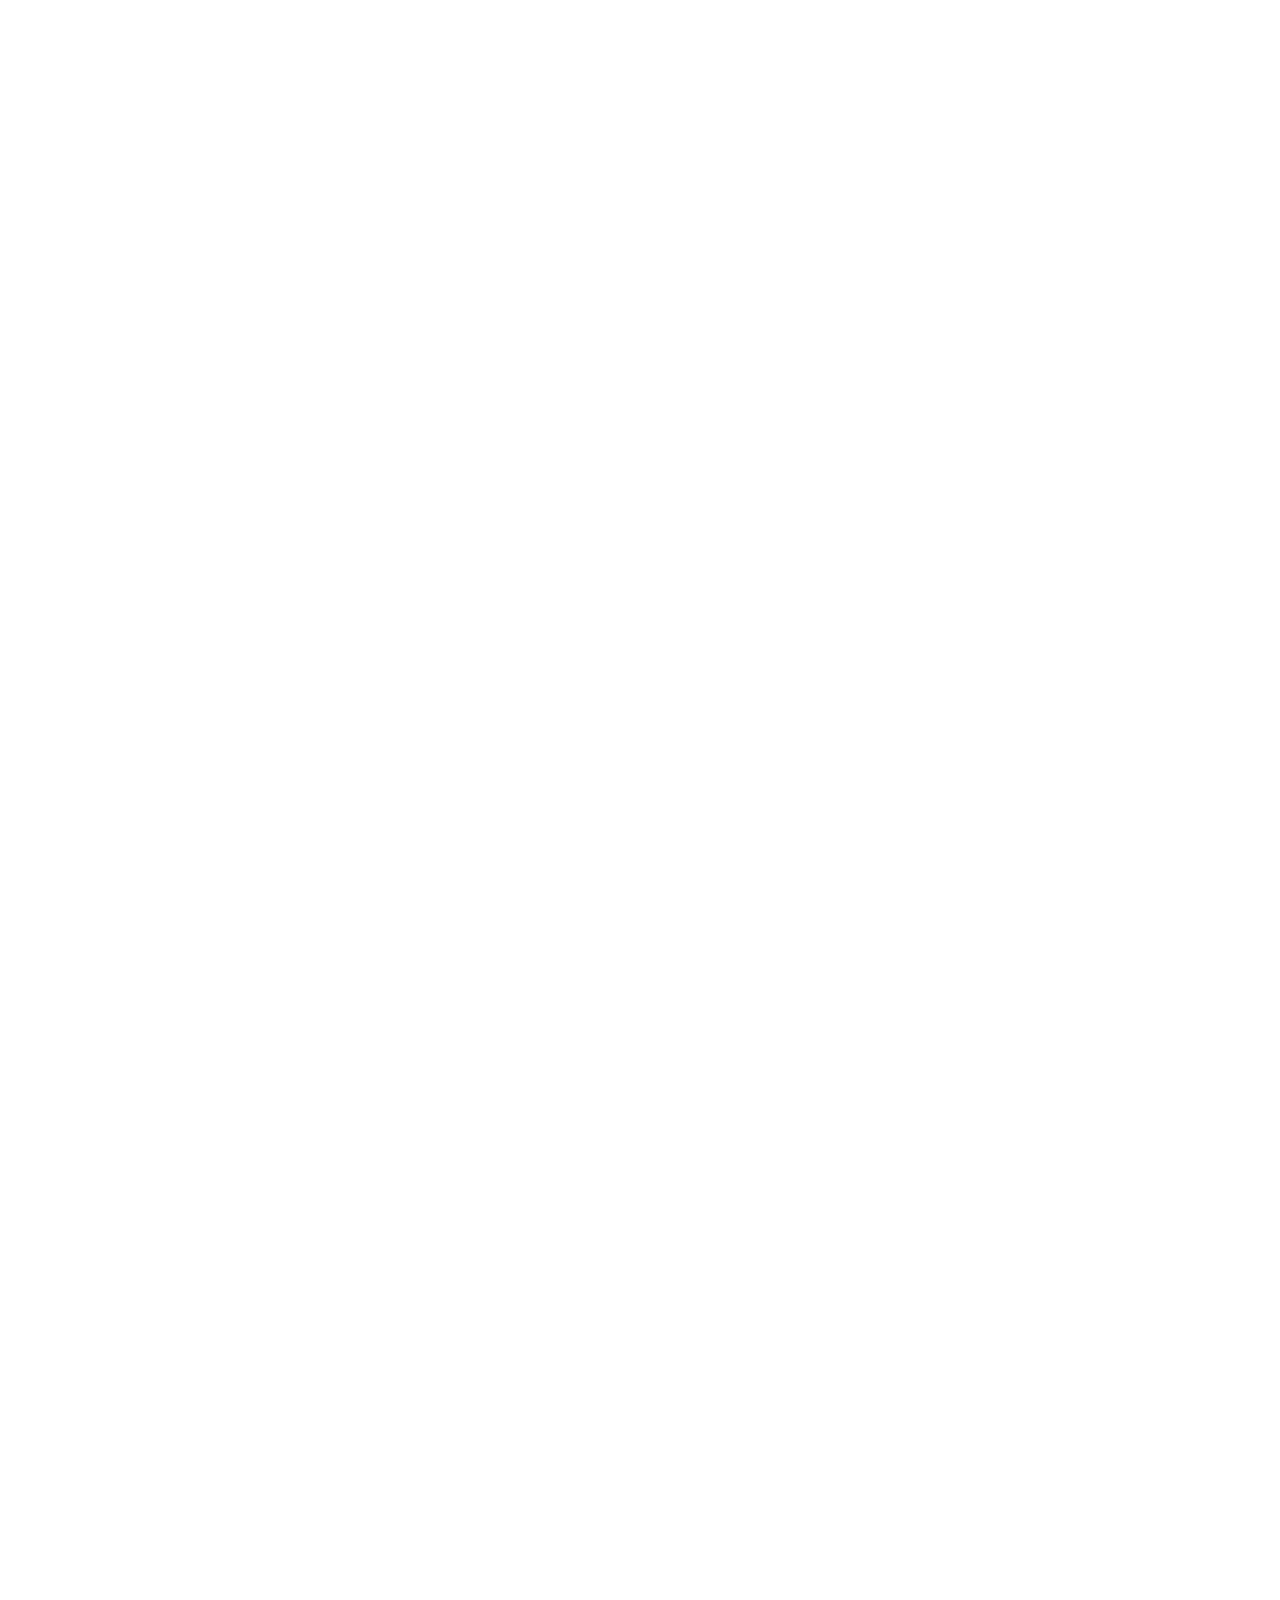
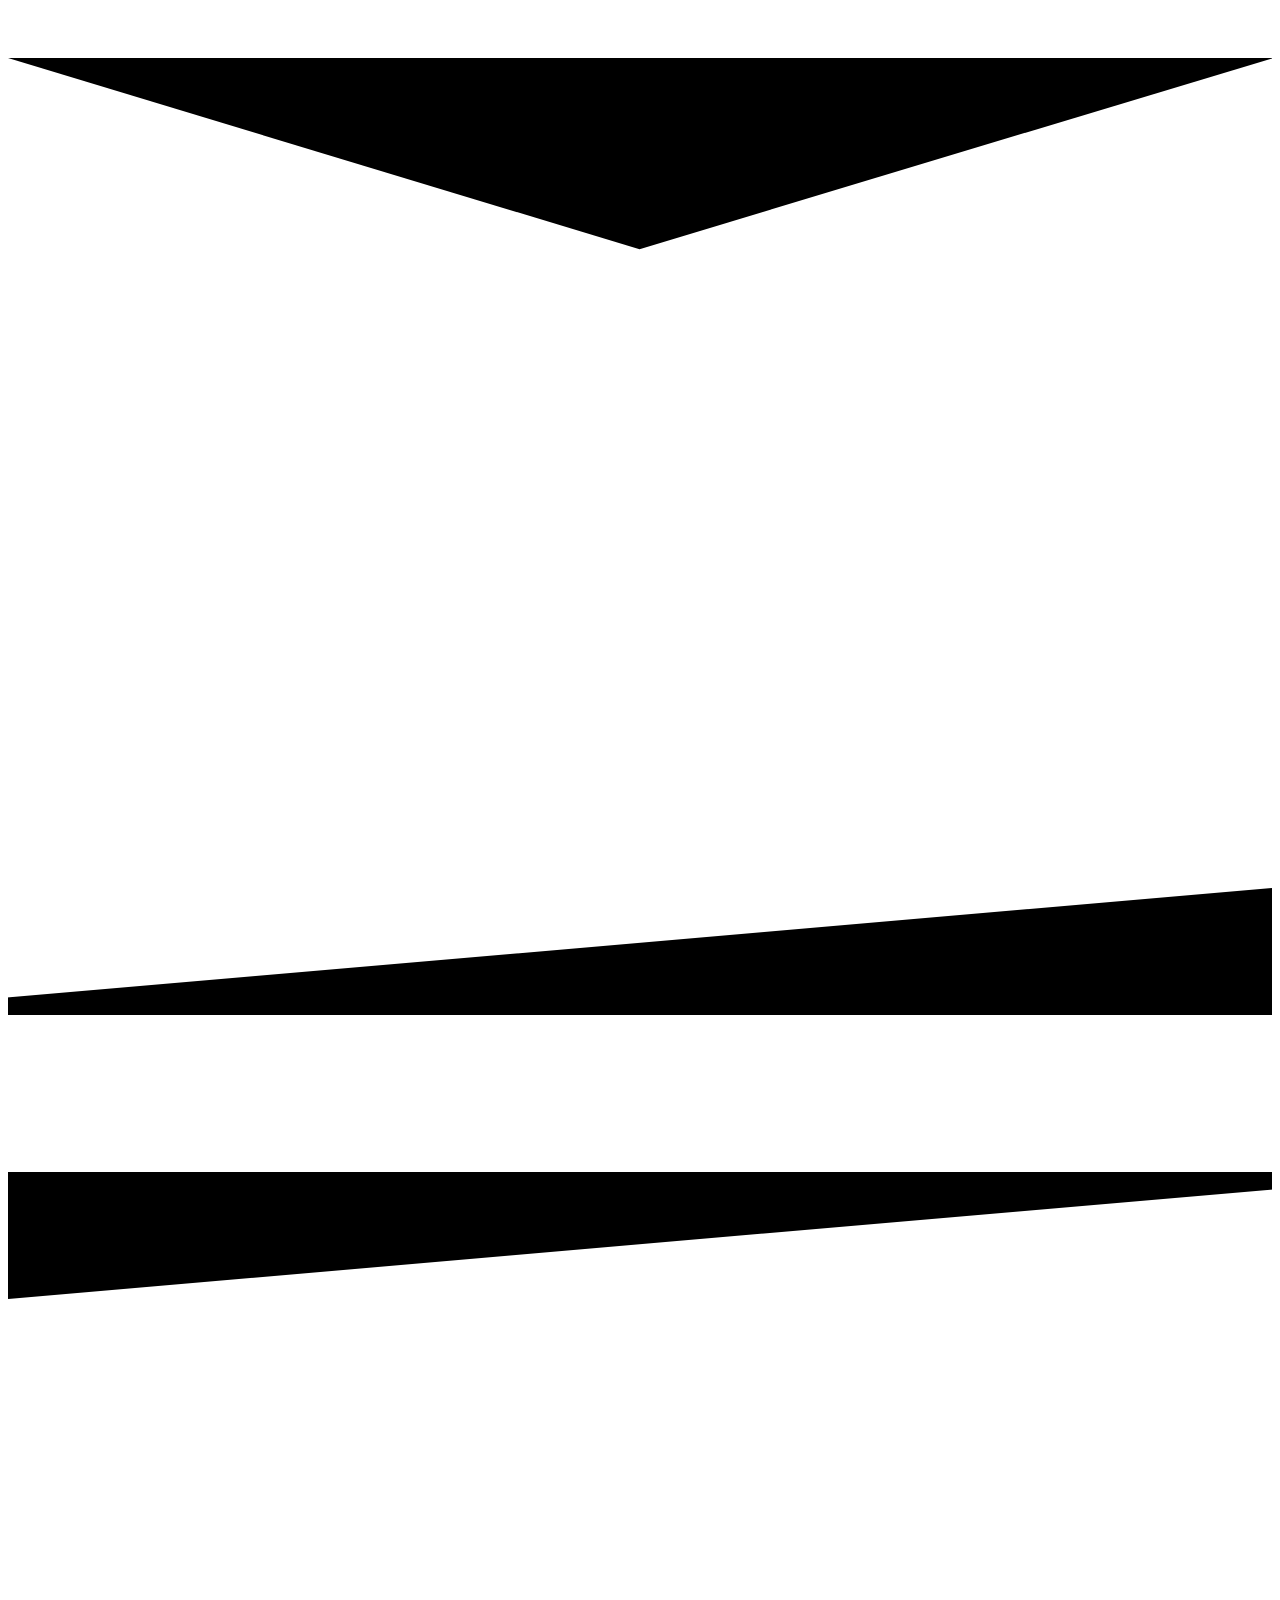
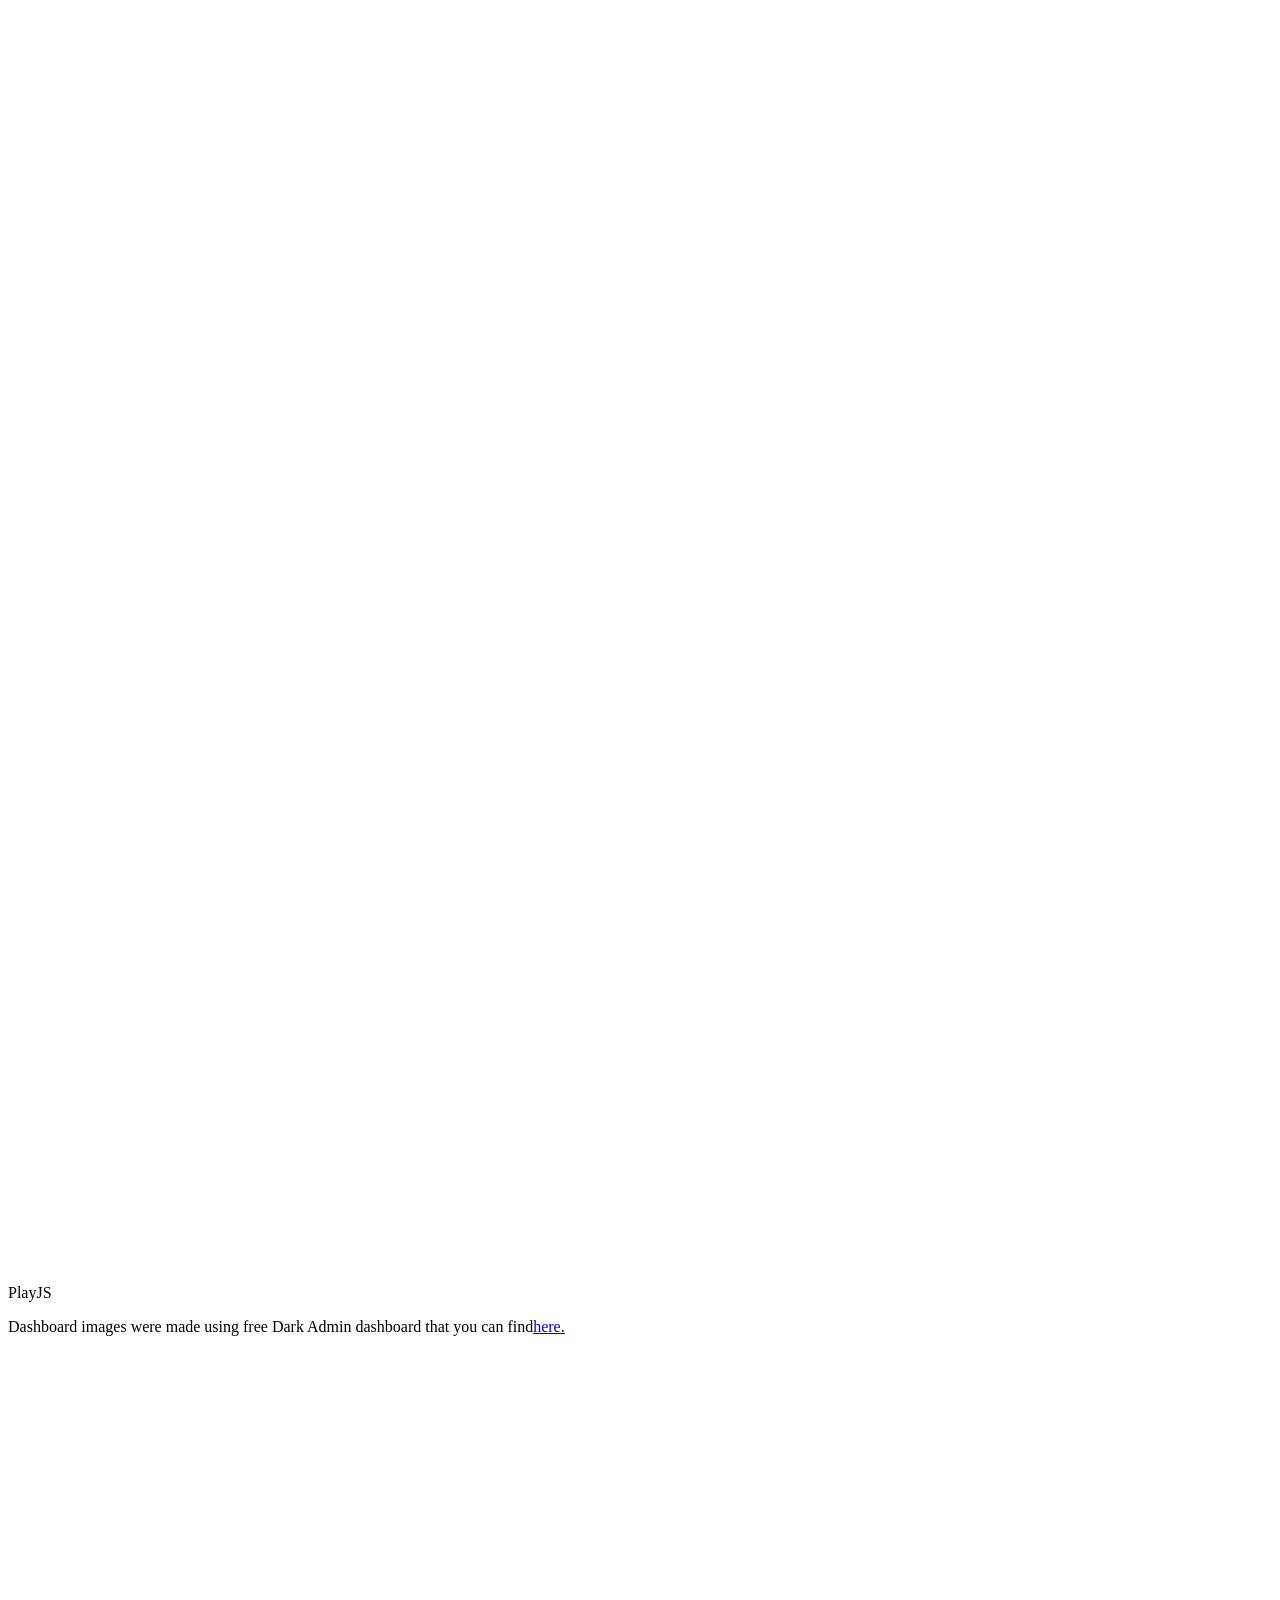
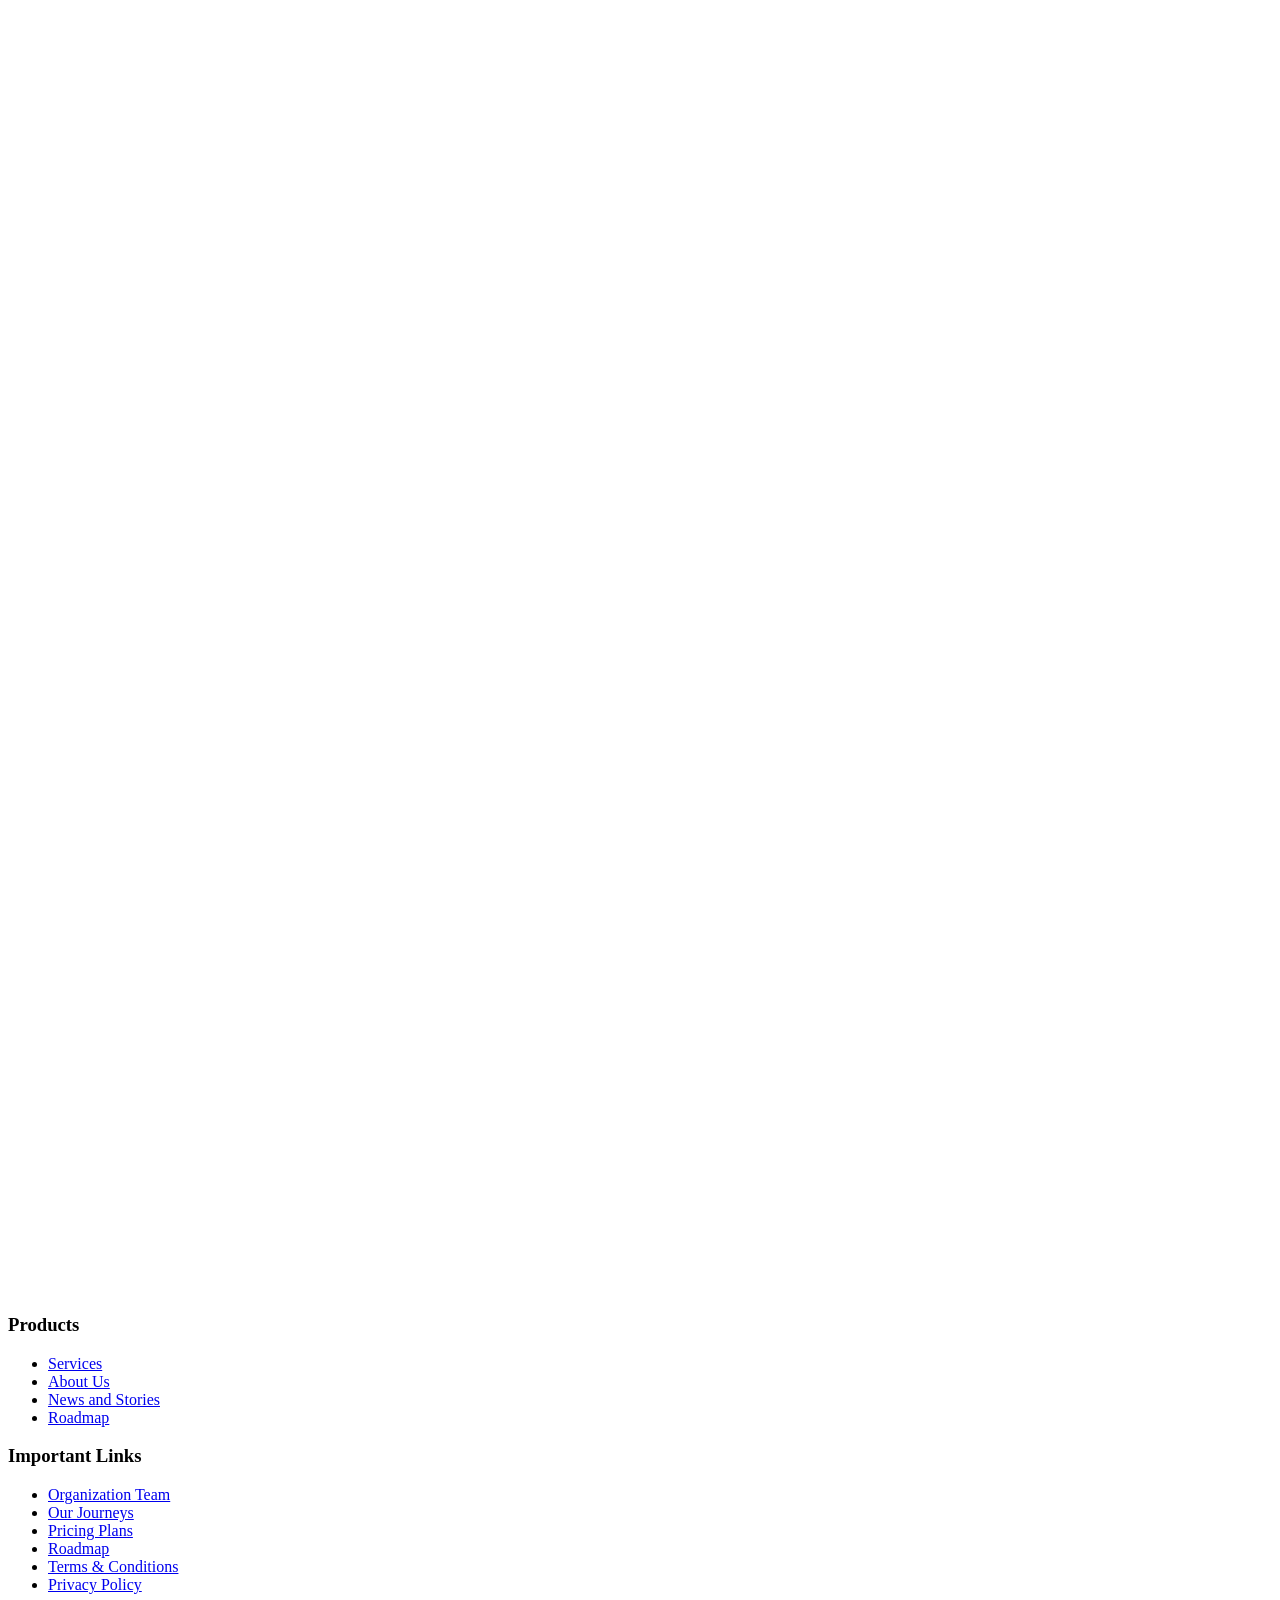
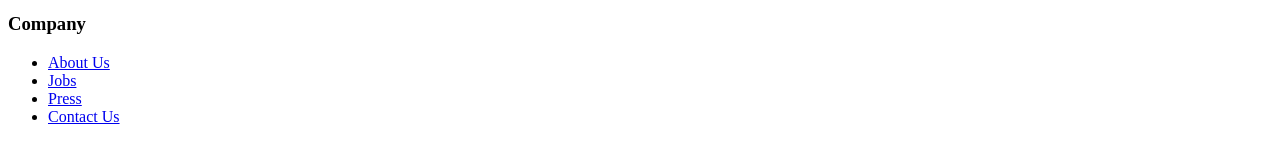
==== commit c68d6d48: "deploy: salteadorneo/playjs@358d45fdbd79f6d6cc0890bd1f52f16798f1675a" ====
--- a/index.html
+++ b/index.html
@@ -1,6 +1,6 @@
-<!DOCTYPE html><html lang="en" class="bg-bgDark2"> <head><meta charset="UTF-8"><meta name="viewport" content="width=device-width"><link rel="icon" type="image/svg+xml" href="/favicon.svg"><meta name="generator" content="Astro v4.16.6"><meta name="description" content="Dark themed website template built on AstroJS, designed for fictional startup"><title>PlayJS | Playground JavaScript Web</title><link rel="stylesheet" href="/_astro/index.BQd-1DBc.css">
+<!DOCTYPE html><html lang="en" class="bg-bgDark2"> <head><meta charset="UTF-8"><meta name="viewport" content="width=device-width"><link rel="icon" type="image/svg+xml" href="/favicon.svg"><meta name="generator" content="Astro v4.16.6"><meta name="description" content="Dark themed website template built on AstroJS, designed for fictional startup"><title>PlayJS | Playground JavaScript Web</title><link rel="stylesheet" href="/playjs-web/_astro/index.DsJ271kk.css">
 <style>.shape-divider-bottom-1665343298{width:100%;overflow:hidden;line-height:0}.shape-divider-bottom-1665343298 svg{position:relative;display:block;width:calc(100% + 1.3px);height:200px}.hero-title-gradient{background:-webkit-linear-gradient(white,#b4add1);-webkit-background-clip:text;-webkit-text-fill-color:transparent}.shape-divider-bottom-1665696614{width:100%;overflow:hidden;line-height:0;transform:rotate(180deg)}.shape-divider-bottom-1665696614 svg{position:relative;display:block;width:calc(100% + 1.3px);height:127px;transform:rotateY(180deg)}.shape-divider-top-1665696661{overflow:hidden;line-height:0}.shape-divider-top-1665696661 svg{position:relative;display:block;width:calc(100% + 1.3px);height:127px;transform:rotateY(180deg)}
-</style></head> <body class="bg-bgDark2"> <main aria-label="Main content">  <style>astro-island,astro-slot,astro-static-slot{display:contents}</style><script>(()=>{var e=async t=>{await(await t())()};(self.Astro||(self.Astro={})).load=e;window.dispatchEvent(new Event("astro:load"));})();;(()=>{var A=Object.defineProperty;var g=(i,o,a)=>o in i?A(i,o,{enumerable:!0,configurable:!0,writable:!0,value:a}):i[o]=a;var d=(i,o,a)=>g(i,typeof o!="symbol"?o+"":o,a);{let i={0:t=>m(t),1:t=>a(t),2:t=>new RegExp(t),3:t=>new Date(t),4:t=>new Map(a(t)),5:t=>new Set(a(t)),6:t=>BigInt(t),7:t=>new URL(t),8:t=>new Uint8Array(t),9:t=>new Uint16Array(t),10:t=>new Uint32Array(t),11:t=>1/0*t},o=t=>{let[l,e]=t;return l in i?i[l](e):void 0},a=t=>t.map(o),m=t=>typeof t!="object"||t===null?t:Object.fromEntries(Object.entries(t).map(([l,e])=>[l,o(e)]));class y extends HTMLElement{constructor(){super(...arguments);d(this,"Component");d(this,"hydrator");d(this,"hydrate",async()=>{var b;if(!this.hydrator||!this.isConnected)return;let e=(b=this.parentElement)==null?void 0:b.closest("astro-island[ssr]");if(e){e.addEventListener("astro:hydrate",this.hydrate,{once:!0});return}let c=this.querySelectorAll("astro-slot"),n={},h=this.querySelectorAll("template[data-astro-template]");for(let r of h){let s=r.closest(this.tagName);s!=null&&s.isSameNode(this)&&(n[r.getAttribute("data-astro-template")||"default"]=r.innerHTML,r.remove())}for(let r of c){let s=r.closest(this.tagName);s!=null&&s.isSameNode(this)&&(n[r.getAttribute("name")||"default"]=r.innerHTML)}let p;try{p=this.hasAttribute("props")?m(JSON.parse(this.getAttribute("props"))):{}}catch(r){let s=this.getAttribute("component-url")||"<unknown>",v=this.getAttribute("component-export");throw v&&(s+=` (export ${v})`),console.error(`[hydrate] Error parsing props for component ${s}`,this.getAttribute("props"),r),r}let u;await this.hydrator(this)(this.Component,p,n,{client:this.getAttribute("client")}),this.removeAttribute("ssr"),this.dispatchEvent(new CustomEvent("astro:hydrate"))});d(this,"unmount",()=>{this.isConnected||this.dispatchEvent(new CustomEvent("astro:unmount"))})}disconnectedCallback(){document.removeEventListener("astro:after-swap",this.unmount),document.addEventListener("astro:after-swap",this.unmount,{once:!0})}connectedCallback(){if(!this.hasAttribute("await-children")||document.readyState==="interactive"||document.readyState==="complete")this.childrenConnectedCallback();else{let e=()=>{document.removeEventListener("DOMContentLoaded",e),c.disconnect(),this.childrenConnectedCallback()},c=new MutationObserver(()=>{var n;((n=this.lastChild)==null?void 0:n.nodeType)===Node.COMMENT_NODE&&this.lastChild.nodeValue==="astro:end"&&(this.lastChild.remove(),e())});c.observe(this,{childList:!0}),document.addEventListener("DOMContentLoaded",e)}}async childrenConnectedCallback(){let e=this.getAttribute("before-hydration-url");e&&await import(e),this.start()}async start(){let e=JSON.parse(this.getAttribute("opts")),c=this.getAttribute("client");if(Astro[c]===void 0){window.addEventListener(`astro:${c}`,()=>this.start(),{once:!0});return}try{await Astro[c](async()=>{let n=this.getAttribute("renderer-url"),[h,{default:p}]=await Promise.all([import(this.getAttribute("component-url")),n?import(n):()=>()=>{}]),u=this.getAttribute("component-export")||"default";if(!u.includes("."))this.Component=h[u];else{this.Component=h;for(let f of u.split("."))this.Component=this.Component[f]}return this.hydrator=p,this.hydrate},e,this)}catch(n){console.error(`[astro-island] Error hydrating ${this.getAttribute("component-url")}`,n)}}attributeChangedCallback(){this.hydrate()}}d(y,"observedAttributes",["props"]),customElements.get("astro-island")||customElements.define("astro-island",y)}})();</script><astro-island uid="NXk1R" prefix="r0" component-url="/_astro/Navbar.DLhM-nPY.js" component-export="Navbar" renderer-url="/_astro/client.BIGLHmRd.js" props="{}" ssr="" client="load" opts="{&quot;name&quot;:&quot;Navbar&quot;,&quot;value&quot;:true}" await-children=""><nav class="w-full h-20 flex flex-col justify-center items-center fixed bg-bgDark1 lg:bg-bgDarkTransparent z-40 lg:backdrop-blur-xl" aria-label="Main navigation"><div class="2xl:w-[1280px] xl:w-10/12 w-11/12 flex justify-between items-center relative"><div style="opacity:0;will-change:opacity"><a href="/#home" aria-label="Home"><div class="flex justify-start items-center grow basis-0"><div class="text-white mr-2 text-6xl"><div class="size-5 bg-[#f0db4f]"></div></div><div class="text-white font-[&#x27;Inter&#x27;] font-bold text-xl">PlayJS</div></div></a></div><div style="opacity:0;will-change:opacity"><div class="hidden lg:flex h-full pl-12 pb-2"><a class="text-white lg:text-base text-2xl  leading-6 mr-4 ml-4   2xl:mr-6 2xl:ml-6 cursor-pointer font-normal lg:font-medium hover:scale-110 transition h-full pt-2" href="/#home" aria-label="Home">Home</a><a class="text-white lg:text-base text-2xl  leading-6 mr-4 ml-4   2xl:mr-6 2xl:ml-6 cursor-pointer font-normal lg:font-medium hover:scale-110 transition h-full pt-2" href="/#features" aria-label="Features">Features</a><a class="text-white lg:text-base text-2xl  leading-6 mr-4 ml-4   2xl:mr-6 2xl:ml-6 cursor-pointer font-normal lg:font-medium hover:scale-110 transition h-full pt-2" href="/#pricing" aria-label="Pricing">Pricing</a><a class="text-white lg:text-base text-2xl  leading-6 mr-4 ml-4   2xl:mr-6 2xl:ml-6 cursor-pointer font-normal lg:font-medium hover:scale-110 transition h-full pt-2" href="/#feedback" aria-label="Feedback">Feedback</a><a class="text-white lg:text-base text-2xl  leading-6 mr-4 ml-4   2xl:mr-6 2xl:ml-6 cursor-pointer font-normal lg:font-medium hover:scale-110 transition h-full pt-2" href="/#FAQ" aria-label="FAQ">FAQ</a></div></div><div style="opacity:0;will-change:opacity"><div class="grow basis-0 justify-end hidden lg:flex"><a class="text-white main-border-gray rounded-xl
-           bg-bgDark2 hover:bg-bgDark3  border-gray-700 pl-6 pr-8 pt-2 pb-2 text-sm flex" href="https://github.com/matt765/Tidestream" target="_blank" aria-label="source code"><svg xmlns="http://www.w3.org/2000/svg" viewBox="0 0 496 512" class="w-6 h-6 mr-3 fill-gray-400"><path d="M165.9 397.4c0 2-2.3 3.6-5.2 3.6-3.3.3-5.6-1.3-5.6-3.6 0-2 2.3-3.6 5.2-3.6 3-.3 5.6 1.3 5.6 3.6zm-31.1-4.5c-.7 2 1.3 4.3 4.3 4.9 2.6 1 5.6 0 6.2-2s-1.3-4.3-4.3-5.2c-2.6-.7-5.5.3-6.2 2.3zm44.2-1.7c-2.9.7-4.9 2.6-4.6 4.9.3 2 2.9 3.3 5.9 2.6 2.9-.7 4.9-2.6 4.6-4.6-.3-1.9-3-3.2-5.9-2.9zM244.8 8C106.1 8 0 113.3 0 252c0 110.9 69.8 205.8 169.5 239.2 12.8 2.3 17.3-5.6 17.3-12.1 0-6.2-.3-40.4-.3-61.4 0 0-70 15-84.7-29.8 0 0-11.4-29.1-27.8-36.6 0 0-22.9-15.7 1.6-15.4 0 0 24.9 2 38.6 25.8 21.9 38.6 58.6 27.5 72.9 20.9 2.3-16 8.8-27.1 16-33.7-55.9-6.2-112.3-14.3-112.3-110.5 0-27.5 7.6-41.3 23.6-58.9-2.6-6.5-11.1-33.3 2.6-67.9 20.9-6.5 69 27 69 27 20-5.6 41.5-8.5 62.8-8.5s42.8 2.9 62.8 8.5c0 0 48.1-33.6 69-27 13.7 34.7 5.2 61.4 2.6 67.9 16 17.7 25.8 31.5 25.8 58.9 0 96.5-58.9 104.2-114.8 110.5 9.2 7.9 17 22.9 17 46.4 0 33.7-.3 75.4-.3 83.6 0 6.5 4.6 14.4 17.3 12.1C428.2 457.8 496 362.9 496 252 496 113.3 383.5 8 244.8 8zM97.2 352.9c-1.3 1-1 3.3.7 5.2 1.6 1.6 3.9 2.3 5.2 1 1.3-1 1-3.3-.7-5.2-1.6-1.6-3.9-2.3-5.2-1zm-10.8-8.1c-.7 1.3.3 2.9 2.3 3.9 1.6 1 3.6.7 4.3-.7.7-1.3-.3-2.9-2.3-3.9-2-.6-3.6-.3-4.3.7zm32.4 35.6c-1.6 1.3-1 4.3 1.3 6.2 2.3 2.3 5.2 2.6 6.5 1 1.3-1.3.7-4.3-1.3-6.2-2.2-2.3-5.2-2.6-6.5-1zm-11.4-14.7c-1.6 1-1.6 3.6 0 5.9 1.6 2.3 4.3 3.3 5.6 2.3 1.6-1.3 1.6-3.9 0-6.2-1.4-2.3-4-3.3-5.6-2z"></path></svg><span class="pt-px">Source code</span></a></div></div><div class="lg:hidden flex flex-col  px-2 py-3 border-solid border border-gray-600 rounded-md cursor-pointer hover:bg-bgDark2"><div class="w-5 h-0.5 bg-gray-500  mb-1"></div><div class="w-5 h-0.5 bg-gray-500  mb-1"></div><div class="w-5 h-0.5 bg-gray-500 "></div></div></div></nav><!--astro:end--></astro-island> <astro-island uid="Z19yONz" prefix="r1" component-url="/_astro/Hero.Q358ZmiO.js" component-export="Hero" renderer-url="/_astro/client.BIGLHmRd.js" props="{}" ssr="" client="load" opts="{&quot;name&quot;:&quot;Hero&quot;,&quot;value&quot;:true}" await-children=""><section class="w-screen  flex justify-center items-center bg-bgDark1 mb-[28vw] md:mb-[18vw] lg:mb-[10vw] xl:mb-[13vw] 2xl:mb-60 hero-bg-gradient pb-24 sm:pb-32 md:pb-44 lg:pb-0" id="home"><div class="w-full md:w-[800px] xl:w-[900px] flex flex-col justify-center items-center pt-16 md:pt-16 lg:pt-20 text-center"><div style="opacity:0;will-change:opacity,transform;transform:translateY(10px)"><h3 class="text-secondaryColor text-sm sm:text-base  mb-6 sm:mt-32 mt-16  font-bold">Discover new data flow</h3></div><div style="opacity:0;will-change:opacity,transform;transform:translateY(10px)"><div class="text-5xl sm:text-6xl lg:text-7xl xl:text-7xl font-bold tracking-wide  text-primaryText  px-8 sm:px-8 md:px-20 lg:px-4"><h1 class="inline md:hidden">Analytics</h1><h1 class="hidden md:inline">Analytic tools suite</h1></div><h1 class="mt-2 sm:mt-2 text-4xl sm:text-6xl lg:text-7xl xl:text-7xl font-bold tracking-wide  text-primaryText  px-8 sm:px-20 md:px-24 lg:px-24">for developers</h1></div><div style="opacity:0;will-change:opacity,transform;transform:translateY(10px)"><h2 class="text-secondaryText text-sm lg:text-base xl:text-lg sm:text-base mt-10 px-12 sm:px-48 ">Experience seamless business integrations and powerful insights with our cutting-edge analytic tools.</h2></div><div style="opacity:0;will-change:opacity,transform;transform:translateY(10px)"><div class="flex flex-col gap-2 sm:flex-row mt-14 mb-24 sm:mb-40 justify-center"><button class="contained-button w-64 sm:w-52 h-12 mr-0 sm:mr-4 lg:mr-6 mb-2 sm:mb-0" aria-label="Get started">Get Started</button><button class="w-64 sm:w-52 h-12 rounded-xl font-bold text-primaryText border border-solid  flex justify-center items-center cursor-pointer bg-bgDark2 hover:bg-bgDark3 border-primaryColor transition" aria-label="Live demo">Live demo</button></div></div><div style="opacity:0;z-index:20;will-change:opacity,transform;transform:translateY(10px)"><div class="relative w-screen flex justify-center "><img src="/_astro/dashboard.CJUpUggb.jpg" alt="Dashboard image" class="w-4/5 2xl:w-[1200px] mx-auto absolute z-10 rounded-xl main-border-gray hero-dashboard-border-gradient lg:top-6 xl:top-0"/></div></div><div class="relative w-screen flex justify-center "><div class="shape-divider-bottom-1665343298 mt-4 sm:mt-16 md:mt-52 hidden lg:block"><svg data-name="Layer 1" xmlns="http://www.w3.org/2000/svg" viewBox="0 0 1200 120" preserveAspectRatio="none" class="bg-bgDark2"><path d="M1200 0L0 0 598.97 114.72 1200 0z" class="shape-fill bg-bgDark1  fill-bgDark1"></path></svg></div></div></div></section><!--astro:end--></astro-island> <astro-island uid="1bd4NJ" prefix="r2" component-url="/_astro/Features1.BuEVyHHa.js" component-export="Features1" renderer-url="/_astro/client.BIGLHmRd.js" props="{}" ssr="" client="load" opts="{&quot;name&quot;:&quot;Features1&quot;,&quot;value&quot;:true}" await-children=""><section class="w-full bg-bgDark2 pt-24 -mt-8  mb-8 sm:-mt-8 sm:mb-24 xl:-mt-8 2xl:mt-0    md:pt-[12vw] lg:pt-16" id="features"><div style="opacity:0"><div class="flex flex-wrap items-center 2xl:w-[1450px] xl:w-[1300px] w-11/12 mx-auto md:pl-4 xl:pr-16 xl:pl-16"><div class="w-full lg:w-1/2 mb-12 lg:mb-0"><div class="mx-auto lg:mx-auto w-11/12 sm:w-4/5 md:w-3/4 lg:w-unset"><span class="block-subtitle">Embrace Innovation</span><h2 class="mt-6 mb-8 text-4xl lg:text-5xl block-big-title">Unlike any tool you used before</h2><p class="mb-10 text-secondaryText leading-loose">Discover a new level of data analysis with our innovative and user-friendly platform. Transform your business needs with actionable insights.</p><ul class="mb-6 text-primaryText"><li class="mb-4 flex"><div class="rounded-full bg-transparent w-5 h-5 flex justify-center items-center mr-4"><svg xmlns="http://www.w3.org/2000/svg" viewBox="0 0 512 512" width="20px" height="20px" class="fill-secondaryColor"><path d="M470.6 105.4c12.5 12.5 12.5 32.8 0 45.3l-256 256c-12.5 12.5-32.8 12.5-45.3 0l-128-128c-12.5-12.5-12.5-32.8 0-45.3s32.8-12.5 45.3 0L192 338.7 425.4 105.4c12.5-12.5 32.8-12.5 45.3 0z"></path></svg></div><span>Real-time data visualization</span></li><li class="mb-4 flex"><div class="rounded-full bg-transparent w-5 h-5 flex justify-center items-center mr-4"><svg xmlns="http://www.w3.org/2000/svg" viewBox="0 0 512 512" width="20px" height="20px" class="fill-secondaryColor"><path d="M470.6 105.4c12.5 12.5 12.5 32.8 0 45.3l-256 256c-12.5 12.5-32.8 12.5-45.3 0l-128-128c-12.5-12.5-12.5-32.8 0-45.3s32.8-12.5 45.3 0L192 338.7 425.4 105.4c12.5-12.5 32.8-12.5 45.3 0z"></path></svg></div><span>Advanced predictive analytics</span></li><li class="mb-4 flex"><div class="rounded-full bg-transparent w-5 h-5 flex justify-center items-center mr-4"><svg xmlns="http://www.w3.org/2000/svg" viewBox="0 0 512 512" width="20px" height="20px" class="fill-secondaryColor"><path d="M470.6 105.4c12.5 12.5 12.5 32.8 0 45.3l-256 256c-12.5 12.5-32.8 12.5-45.3 0l-128-128c-12.5-12.5-12.5-32.8 0-45.3s32.8-12.5 45.3 0L192 338.7 425.4 105.4c12.5-12.5 32.8-12.5 45.3 0z"></path></svg></div><span>Seamless integration with APIs</span></li></ul></div></div><div class="w-3/4 mx-auto lg:w-1/2 flex flex-wrap lg:-mx-4 sm:pr-8 lg:pt-10 justify-center lg:pl-4 xl:px-8"><div class="mb-8 lg:mb-0 w-full sm:w-1/2 px-2 lg:px-0"><div class="mb-4 py-3 pl-3 pr-2 rounded"><img src="/_astro/feature1.CzWyNRQ6.jpg" alt="Feature image 1" class="rounded-xl  main-border-gray mx-auto sm:mx-unset" aria-label="Feature image 1"/></div><div class="py-3 pl-3 pr-2 rounded "><img src="/_astro/feature2.DrnEVr6_.jpg" alt="Feature image 2" class="rounded-xl  main-border-gray mx-auto sm:mx-unset" aria-label="Feature image 2"/></div></div><div class="w-1/2 lg:mt-20  pt-12 lg:pt-0 px-2 hidden sm:inline-block"><div class="mb-4 py-3 pl-3 pr-2 rounded-lg "><img src="/_astro/feature3.BDhSYK7X.jpg" alt="Feature image 3" class="rounded-xl  main-border-gray" aria-label="Feature image 3"/></div><div class="py-3 pl-3 pr-2 rounded-lg "><img src="/_astro/feature4.Bl4cjQX_.jpg" alt="Feature image 4" class="rounded-xl  main-border-gray" aria-label="Feature image 4"/></div></div></div></div></div></section><!--astro:end--></astro-island> <astro-island uid="2wuyov" prefix="r3" component-url="/_astro/Features2.CLf9k0fp.js" component-export="Features2" renderer-url="/_astro/client.BIGLHmRd.js" props="{}" ssr="" client="load" opts="{&quot;name&quot;:&quot;Features2&quot;,&quot;value&quot;:true}" await-children=""><section class="w-full bg-bgDark2 mt-12 sm:mt-24 mb-12 lg:my-20 lg:mb-24 pt-4"><div style="opacity:0"><div class="flex flex-wrap items-center 2xl:w-[1450px] xl:w-[1300px] w-11/12 mx-auto md:pl-4 xl:pr-16 xl:pl-16"><div class="w-11/12 sm:w-3/4 mx-auto lg:w-1/2 flex flex-wrap lg:-mx-4 sm:pr-8 justify-center order-last lg:order-first"><div class="mb-8 lg:mb-0 w-full px-2 lg:pl-16 flex flex-col justify-center md:pl-8"><div class="mb-4 py-3 md:pl-3 md:pr-20 lg:pr-12 rounded"><img src="/_astro/feature5.CXfXwEaP.jpg" alt="Feature image 5" class="rounded-xl  main-border-gray"/></div><div class="py-3 md:pl-20 lg:pl-12 md:pr-2 rounded "><img src="/_astro/feature6.BY2O3PWM.jpg" alt="Feature image 6" class="rounded-xl  main-border-gray"/></div></div></div><div class="w-full lg:w-1/2 mb-12 lg:mb-0 xl:pl-8"><div class="mx-auto lg:mx-auto w-11/12 sm:w-4/5 md:w-3/4 lg:w-unset"><span class="block-subtitle">Make Data-Driven Decisions</span><h2 class="mt-6 mb-8 text-4xl lg:text-5xl block-big-title">Issue tracking you’ll enjoy using</h2><p class="mb-12 text-secondaryText leading-loose">Monitor and track data issues with ease using our intuitive and efficient issue tracking system. Stay ahead of potential problems and improve your workflow.</p><ul class="mb-6 text-primaryText"><li class="mb-4 flex"><div class="rounded-full bg-transparent w-5 h-5 flex justify-center items-center mr-4"><svg xmlns="http://www.w3.org/2000/svg" viewBox="0 0 512 512" width="20px" height="20px" class="fill-secondaryColor"><path d="M470.6 105.4c12.5 12.5 12.5 32.8 0 45.3l-256 256c-12.5 12.5-32.8 12.5-45.3 0l-128-128c-12.5-12.5-12.5-32.8 0-45.3s32.8-12.5 45.3 0L192 338.7 425.4 105.4c12.5-12.5 32.8-12.5 45.3 0z"></path></svg></div><span>Collaborative environment</span></li><li class="mb-4 flex"><div class="rounded-full bg-transparent w-5 h-5 flex justify-center items-center mr-4"><svg xmlns="http://www.w3.org/2000/svg" viewBox="0 0 512 512" width="20px" height="20px" class="fill-secondaryColor"><path d="M470.6 105.4c12.5 12.5 12.5 32.8 0 45.3l-256 256c-12.5 12.5-32.8 12.5-45.3 0l-128-128c-12.5-12.5-12.5-32.8 0-45.3s32.8-12.5 45.3 0L192 338.7 425.4 105.4c12.5-12.5 32.8-12.5 45.3 0z"></path></svg></div><span>Smart issue categorization</span></li><li class="mb-4 flex"><div class="rounded-full bg-transparent w-5 h-5 flex justify-center items-center mr-4"><svg xmlns="http://www.w3.org/2000/svg" viewBox="0 0 512 512" width="20px" height="20px" class="fill-secondaryColor"><path d="M470.6 105.4c12.5 12.5 12.5 32.8 0 45.3l-256 256c-12.5 12.5-32.8 12.5-45.3 0l-128-128c-12.5-12.5-12.5-32.8 0-45.3s32.8-12.5 45.3 0L192 338.7 425.4 105.4c12.5-12.5 32.8-12.5 45.3 0z"></path></svg></div><span>Customizable notifications</span></li></ul></div></div></div></div></section><!--astro:end--></astro-island> <astro-island uid="CFglv" prefix="r4" component-url="/_astro/FeaturesDiagonal.BWisK4nb.js" component-export="FeaturesDiagonal" renderer-url="/_astro/client.BIGLHmRd.js" props="{}" ssr="" client="load" opts="{&quot;name&quot;:&quot;FeaturesDiagonal&quot;,&quot;value&quot;:true}" await-children=""><section class="lg:mb-16 w-full flex flex-col justify-center items-center bg-bgDark1"><div class="shape-divider-bottom-1665696614"><svg data-name="Layer 1" xmlns="http://www.w3.org/2000/svg" viewBox="0 0 1200 120" preserveAspectRatio="none" class="bg-bgDark2  fill-bgDark2"><path d="M1200 120L0 16.48 0 0 1200 0 1200 120z" class="bg-bgDark1  fill-bgDark1"></path></svg></div><div style="opacity:0"><div class=" 2xl:w-[1150px] xl:w-[1050px]  md:w-4/5 flex justify-center bg-bgDark1 pt-12 lg:pt-24 pb-8 lg:pb-20 mx-auto lg:flex-row flex-col"><div class="w-3/4 lg:w-1/2 flex flex-col lg:mx-unset mx-auto"><span class="block-subtitle">Accelerate Your Success</span><h2 class="mt-10 mb-8 text-4xl lg:text-5xl block-big-title">Build &amp; Launch without problems</h2><p class="mb-16 text-secondaryText leading-loose">Our platform enables you to launch your data-driven projects with ease. Boost productivity and achieve better results. Empower your decision-making with advanced analytics</p><button class="w-[210px] h-12 contained-button mr-10 " aria-label="Get started">Get Started</button></div><div class="w-4/5 lg:w-1/2 lg:pl-16 flex justify-center mx-auto pt-16 lg:pt-0"><img src="/_astro/featuresdiagonal.Odwo-D4x.jpg" alt="Feature image" class="rounded-xl  main-border-gray"/></div></div></div><div class="shape-divider-top-1665696661 w-full"><svg data-name="Layer 1" xmlns="http://www.w3.org/2000/svg" viewBox="0 0 1200 120" preserveAspectRatio="none" class="bg-bgDark2 fill-bgDark2"><path d="M1200 120L0 16.48 0 0 1200 0 1200 120z" class="bg-bgDark1 fill-bgDark1"></path></svg></div></section><!--astro:end--></astro-island> <astro-island uid="Z1XQRsR" prefix="r5" component-url="/_astro/Pricing.V-CcPdno.js" component-export="Pricing" renderer-url="/_astro/client.BIGLHmRd.js" props="{}" ssr="" client="load" opts="{&quot;name&quot;:&quot;Pricing&quot;,&quot;value&quot;:true}" await-children=""><section class="w-screen flex justify-center bg-bgDark2 relative"><div class="absolute -top-16" id="pricing"></div><div class="pb-20 pt-12 bg-bgDark2  2xl:w-[1150px] lg:w-[1050px]  md:w-4/5 "><div style="opacity:0"><div class="container mx-auto px-4"><div class="max-w-2xl mx-auto text-center mb-16"><span class="block-subtitle">Find Your Perfect Fit</span><h2 class="mt-6 mb-6 text-4xl lg:text-5xl font-bold font-heading text-primaryText">Choose your best plan</h2><p class="mb-6 text-secondaryText">Select the plan that suits your needs and benefit from our analytics tools.</p><label class="mx-auto bg-bgDark3 relative flex justify-between items-center group text-xl w-44 h-12 rounded-lg pr-36 pl-1 cursor-pointer"><input type="checkbox" class="peer appearance-none"/><span class="h-8 w-[5.5rem] flex items-center pr-2 bg-bgDark3 after:rounded-lg duration-300 ease-in-out  after:w-[30rem] after:h-10  after:bg-primaryColor   after:shadow-md after:duration-300 peer-checked:after:translate-x-[5.5rem] cursor-pointer"></span><div class="flex absolute text-primaryText text-sm font-bold"><div class="mr-9 ml-3">Monthly</div><div class="text-gray-400">Yearly</div></div></label></div><div class="flex flex-wrap flex-col lg:flex-row -mx-4 items-center mt-20"><div class="w-[350px] sm:w-[380px] lg:w-1/3 px-4 mb-8 lg:mb-0"><div class="p-8 bg-bgDark3 rounded-3xl"><h3 class="mb-2 text-xl font-bold font-heading text-primaryText text-left">Beginner</h3><div class="flex justify-start items-end"><div class="text-4xl sm:text-5xl font-bold text-primaryText text-left mt-4 mr-2">$0</div><div class="text-gray-500">/ month</div></div><p class="mt-4 mb-6 2xl:mb-10 text-gray-500 leading-loose text-left">The perfect way to get started and get used to our tools.</p><ul class="mb-2 2xl:mb-6 text-primaryText"><li class="mb-4 flex"><div class="rounded-full bg-transparent w-5 h-5 flex justify-center items-center mr-4"><svg xmlns="http://www.w3.org/2000/svg" viewBox="0 0 512 512" width="20px" height="20px" class="fill-secondaryColor"><path d="M470.6 105.4c12.5 12.5 12.5 32.8 0 45.3l-256 256c-12.5 12.5-32.8 12.5-45.3 0l-128-128c-12.5-12.5-12.5-32.8 0-45.3s32.8-12.5 45.3 0L192 338.7 425.4 105.4c12.5-12.5 32.8-12.5 45.3 0z"></path></svg></div><span>Seamless integration</span></li><li class="mb-4 flex"><div class="rounded-full bg-transparent w-5 h-5 flex justify-center items-center mr-4"><svg xmlns="http://www.w3.org/2000/svg" viewBox="0 0 512 512" width="20px" height="20px" class="fill-secondaryColor"><path d="M470.6 105.4c12.5 12.5 12.5 32.8 0 45.3l-256 256c-12.5 12.5-32.8 12.5-45.3 0l-128-128c-12.5-12.5-12.5-32.8 0-45.3s32.8-12.5 45.3 0L192 338.7 425.4 105.4c12.5-12.5 32.8-12.5 45.3 0z"></path></svg></div><span>Real-time data visualization</span></li><li class="mb-4 flex"><div class="rounded-full bg-transparent w-5 h-5 flex justify-center items-center mr-4"><svg xmlns="http://www.w3.org/2000/svg" viewBox="0 0 512 512" width="20px" height="20px" class="fill-secondaryColor"><path d="M470.6 105.4c12.5 12.5 12.5 32.8 0 45.3l-256 256c-12.5 12.5-32.8 12.5-45.3 0l-128-128c-12.5-12.5-12.5-32.8 0-45.3s32.8-12.5 45.3 0L192 338.7 425.4 105.4c12.5-12.5 32.8-12.5 45.3 0z"></path></svg></div><span>Advanced predictive analytics</span></li><li class="mb-4 flex"><div class="rounded-full bg-transparent w-5 h-5 flex justify-center items-center mr-4"><svg xmlns="http://www.w3.org/2000/svg" viewBox="0 0 512 512" width="20px" height="20px" class="fill-secondaryColor"><path d="M470.6 105.4c12.5 12.5 12.5 32.8 0 45.3l-256 256c-12.5 12.5-32.8 12.5-45.3 0l-128-128c-12.5-12.5-12.5-32.8 0-45.3s32.8-12.5 45.3 0L192 338.7 425.4 105.4c12.5-12.5 32.8-12.5 45.3 0z"></path></svg></div><span>Collaborative environment</span></li><li class="mb-4 flex"><div class="rounded-full bg-transparent w-5 h-5 flex justify-center items-center mr-4"><svg xmlns="http://www.w3.org/2000/svg" viewBox="0 0 512 512" width="20px" height="20px" class="fill-secondaryColor"><path d="M470.6 105.4c12.5 12.5 12.5 32.8 0 45.3l-256 256c-12.5 12.5-32.8 12.5-45.3 0l-128-128c-12.5-12.5-12.5-32.8 0-45.3s32.8-12.5 45.3 0L192 338.7 425.4 105.4c12.5-12.5 32.8-12.5 45.3 0z"></path></svg></div><span>Responsive customer support</span></li></ul><button class="inline-block text-center py-2 px-4 w-full rounded-xl rounded-t-xl contained-button font-bold leading-loose mt-16" aria-label="Get started">Get Started</button></div></div><div class="w-[350px] sm:w-[380px] lg:w-1/3 px-4 mb-8 lg:mb-0"><div class="px-8 py-8 bg-bgDark3 rounded-3xl"><h3 class="mb-2 2xl:mb-4 text-2xl font-bold font-heading text-primaryText text-left">Standard</h3><div class="flex justify-start items-end"><div class="text-4xl sm:text-5xl font-bold text-primaryText text-left mt-4 mr-2">$19</div><div class="text-gray-500">/ month</div></div><p class="mt-8 mb-8 2xl:mb-12 text-gray-500 leading-loose text-left">Unlock more features and elevate your data analysis.</p><ul class="mb-14 text-primaryText"><li class="mb-4 flex"><div class="rounded-full bg-transparent w-5 h-5 flex justify-center items-center mr-4"><svg xmlns="http://www.w3.org/2000/svg" viewBox="0 0 512 512" width="20px" height="20px" class="fill-secondaryColor"><path d="M470.6 105.4c12.5 12.5 12.5 32.8 0 45.3l-256 256c-12.5 12.5-32.8 12.5-45.3 0l-128-128c-12.5-12.5-12.5-32.8 0-45.3s32.8-12.5 45.3 0L192 338.7 425.4 105.4c12.5-12.5 32.8-12.5 45.3 0z"></path></svg></div><span>Seamless integration</span></li><li class="mb-4 flex"><div class="rounded-full bg-transparent w-5 h-5 flex justify-center items-center mr-4"><svg xmlns="http://www.w3.org/2000/svg" viewBox="0 0 512 512" width="20px" height="20px" class="fill-secondaryColor"><path d="M470.6 105.4c12.5 12.5 12.5 32.8 0 45.3l-256 256c-12.5 12.5-32.8 12.5-45.3 0l-128-128c-12.5-12.5-12.5-32.8 0-45.3s32.8-12.5 45.3 0L192 338.7 425.4 105.4c12.5-12.5 32.8-12.5 45.3 0z"></path></svg></div><span>Real-time data visualization</span></li><li class="mb-4 flex"><div class="rounded-full bg-transparent w-5 h-5 flex justify-center items-center mr-4"><svg xmlns="http://www.w3.org/2000/svg" viewBox="0 0 512 512" width="20px" height="20px" class="fill-secondaryColor"><path d="M470.6 105.4c12.5 12.5 12.5 32.8 0 45.3l-256 256c-12.5 12.5-32.8 12.5-45.3 0l-128-128c-12.5-12.5-12.5-32.8 0-45.3s32.8-12.5 45.3 0L192 338.7 425.4 105.4c12.5-12.5 32.8-12.5 45.3 0z"></path></svg></div><span>Advanced predictive analytics</span></li><li class="mb-4 flex"><div class="rounded-full bg-transparent w-5 h-5 flex justify-center items-center mr-4"><svg xmlns="http://www.w3.org/2000/svg" viewBox="0 0 512 512" width="20px" height="20px" class="fill-secondaryColor"><path d="M470.6 105.4c12.5 12.5 12.5 32.8 0 45.3l-256 256c-12.5 12.5-32.8 12.5-45.3 0l-128-128c-12.5-12.5-12.5-32.8 0-45.3s32.8-12.5 45.3 0L192 338.7 425.4 105.4c12.5-12.5 32.8-12.5 45.3 0z"></path></svg></div><span>Collaborative environment</span></li><li class="mb-4 flex"><div class="rounded-full bg-transparent w-5 h-5 flex justify-center items-center mr-4"><svg xmlns="http://www.w3.org/2000/svg" viewBox="0 0 512 512" width="20px" height="20px" class="fill-secondaryColor"><path d="M470.6 105.4c12.5 12.5 12.5 32.8 0 45.3l-256 256c-12.5 12.5-32.8 12.5-45.3 0l-128-128c-12.5-12.5-12.5-32.8 0-45.3s32.8-12.5 45.3 0L192 338.7 425.4 105.4c12.5-12.5 32.8-12.5 45.3 0z"></path></svg></div><span>Responsive customer support</span></li></ul><button class="inline-block text-center py-2 px-4 w-full contained-button leading-loose transition duration-200 mt-20" aria-label="Get started">Get Started</button></div></div><div class="w-[350px] sm:w-[380px] lg:w-1/3 px-4 mb-8 lg:mb-0"><div class="p-8 bg-bgDark3 rounded-3xl"><h3 class="mb-2 text-xl font-bold font-heading text-primaryText text-left">Premium</h3><div class="flex justify-start items-end"><div class="text-4xl sm:text-5xl font-bold text-primaryText text-left mt-4 mr-2">$36</div><div class="text-gray-500">/ month</div></div><p class="mt-4 mb-6 2xl:mb-10 text-gray-500 leading-loose text-left">Experience the full power of our analytic platform</p><ul class="mb-2 2xl:mb-6 text-primaryText"><li class="mb-4 flex"><div class="rounded-full bg-transparent w-5 h-5 flex justify-center items-center mr-4"><svg xmlns="http://www.w3.org/2000/svg" viewBox="0 0 512 512" width="20px" height="20px" class="fill-secondaryColor"><path d="M470.6 105.4c12.5 12.5 12.5 32.8 0 45.3l-256 256c-12.5 12.5-32.8 12.5-45.3 0l-128-128c-12.5-12.5-12.5-32.8 0-45.3s32.8-12.5 45.3 0L192 338.7 425.4 105.4c12.5-12.5 32.8-12.5 45.3 0z"></path></svg></div><span>Seamless integration</span></li><li class="mb-4 flex"><div class="rounded-full bg-transparent w-5 h-5 flex justify-center items-center mr-4"><svg xmlns="http://www.w3.org/2000/svg" viewBox="0 0 512 512" width="20px" height="20px" class="fill-secondaryColor"><path d="M470.6 105.4c12.5 12.5 12.5 32.8 0 45.3l-256 256c-12.5 12.5-32.8 12.5-45.3 0l-128-128c-12.5-12.5-12.5-32.8 0-45.3s32.8-12.5 45.3 0L192 338.7 425.4 105.4c12.5-12.5 32.8-12.5 45.3 0z"></path></svg></div><span>Real-time data visualization</span></li><li class="mb-4 flex"><div class="rounded-full bg-transparent w-5 h-5 flex justify-center items-center mr-4"><svg xmlns="http://www.w3.org/2000/svg" viewBox="0 0 512 512" width="20px" height="20px" class="fill-secondaryColor"><path d="M470.6 105.4c12.5 12.5 12.5 32.8 0 45.3l-256 256c-12.5 12.5-32.8 12.5-45.3 0l-128-128c-12.5-12.5-12.5-32.8 0-45.3s32.8-12.5 45.3 0L192 338.7 425.4 105.4c12.5-12.5 32.8-12.5 45.3 0z"></path></svg></div><span>Advanced predictive analytics</span></li><li class="mb-4 flex"><div class="rounded-full bg-transparent w-5 h-5 flex justify-center items-center mr-4"><svg xmlns="http://www.w3.org/2000/svg" viewBox="0 0 512 512" width="20px" height="20px" class="fill-secondaryColor"><path d="M470.6 105.4c12.5 12.5 12.5 32.8 0 45.3l-256 256c-12.5 12.5-32.8 12.5-45.3 0l-128-128c-12.5-12.5-12.5-32.8 0-45.3s32.8-12.5 45.3 0L192 338.7 425.4 105.4c12.5-12.5 32.8-12.5 45.3 0z"></path></svg></div><span>Collaborative environment</span></li><li class="mb-4 flex"><div class="rounded-full bg-transparent w-5 h-5 flex justify-center items-center mr-4"><svg xmlns="http://www.w3.org/2000/svg" viewBox="0 0 512 512" width="20px" height="20px" class="fill-secondaryColor"><path d="M470.6 105.4c12.5 12.5 12.5 32.8 0 45.3l-256 256c-12.5 12.5-32.8 12.5-45.3 0l-128-128c-12.5-12.5-12.5-32.8 0-45.3s32.8-12.5 45.3 0L192 338.7 425.4 105.4c12.5-12.5 32.8-12.5 45.3 0z"></path></svg></div><span>Responsive customer support</span></li></ul><button class="inline-block text-center py-2 px-4 w-full rounded-xl rounded-t-xl contained-button font-bold leading-loose mt-16" aria-label="Get started">Get Started</button></div></div></div></div></div></div></section><!--astro:end--></astro-island> <astro-island uid="Z2gXq6i" prefix="r6" component-url="/_astro/Brands.DNO4Do8a.js" component-export="Brands" renderer-url="/_astro/client.BIGLHmRd.js" props="{}" ssr="" client="load" opts="{&quot;name&quot;:&quot;Brands&quot;,&quot;value&quot;:true}" await-children=""><section class="py-12 sm:py-24 bg-bgDark1 w-full  lg:mt-16 mb-8 lg:mb-16"><div style="opacity:0"><div class="container px-4 mx-auto 2xl:w-[1200px] xl:w-[1100px] lg:w-[1000px] md:w-4/5"><div class="flex lg:flex-row flex-col items-center -mx-4 justify-center lg:text-left text-center"><div class="w-full lg:w-1/2 px-4 mb-12 lg:mb-0"><div class="flex flex-col"><h2 class="mb-2  text-4xl sm:text-5xl 2xl:text-6xl font-bold tracking-normal text-primaryText">Trusted by brands</h2><h2 class=" text-4xl  sm:text-5xl 2xl:text-6xl font-bold tracking-normal text-secondaryColor">all over the world</h2></div></div><div class="w-2/3 sm:w-[620px] lg:w-1/2 mx-auto lg:mx-0 lg:pl-10"><div class="flex flex-wrap -m-4"><div class="w-1/2 sm:w-1/3 py-6 flex justify-center"><svg width="107" height="32" viewBox="0 0 107 32" class="fill-[rgb(174,178,183)] " xmlns="http://www.w3.org/2000/svg"><path fill-rule="evenodd" clip-rule="evenodd" d="M65.9419 25.0257C59.7881 29.5759 50.837 32.0001 43.1168 32.0001C32.3009 32.0001 22.6039 28.0094 15.2193 21.3707C14.6599 20.8485 15.1447 20.1399 15.8534 20.5501C23.7974 25.1749 33.6063 27.9348 43.7508 27.9348C50.576 27.9348 58.1098 26.5176 65.0468 23.5711C66.0911 23.1609 66.9489 24.2798 65.9419 25.0257Z"></path><path fill-rule="evenodd" clip-rule="evenodd" d="M68.5153 22.0793C67.732 21.0723 63.2938 21.5944 61.3171 21.8555C60.7204 21.9301 60.6085 21.4079 61.1679 21.035C64.7111 18.5361 70.4919 19.2821 71.1633 20.1026C71.8346 20.9231 70.9768 26.7413 67.6574 29.5012C67.1353 29.9114 66.6504 29.6877 66.8742 29.1282C67.6201 27.2634 69.2985 23.1235 68.5153 22.0793Z"></path><path fill-rule="evenodd" clip-rule="evenodd" d="M61.429 3.50582V1.08158C61.429 0.708622 61.6901 0.484844 62.0257 0.484844H72.8416C73.1773 0.484844 73.4756 0.745918 73.4756 1.08158V3.13286C73.4756 3.46853 73.1773 3.91608 72.6551 4.662L67.0607 12.6434C69.1493 12.6061 71.3498 12.9044 73.2146 13.9487C73.6248 14.1725 73.7367 14.5455 73.774 14.8811V17.4545C73.774 17.8275 73.401 18.2378 72.9908 18.014C69.6714 16.2611 65.2332 16.0746 61.5782 18.0513C61.2052 18.2378 60.795 17.8648 60.795 17.4918V15.0303C60.795 14.6573 60.795 13.986 61.2052 13.3893L67.6948 4.10256H62.063C61.7274 4.10256 61.429 3.84149 61.429 3.50582ZM22.0071 18.5361H18.7251C18.4267 18.4988 18.1656 18.275 18.1283 17.9767V1.11888C18.1283 0.783217 18.4267 0.522142 18.7624 0.522142H21.8206C22.1563 0.522142 22.3801 0.783214 22.4174 1.08158V3.28205H22.492C23.2752 1.15617 24.8043 0.149182 26.8183 0.149182C28.8696 0.149182 30.1749 1.15617 31.07 3.28205C31.8533 1.15617 33.6808 0.149182 35.6202 0.149182C37.0001 0.149182 38.492 0.708622 39.4244 2.01398C40.4686 3.43123 40.2449 5.48252 40.2449 7.31002V17.9767C40.2449 18.3123 39.9465 18.5734 39.6108 18.5734H36.3661C36.0304 18.5361 35.7693 18.275 35.7693 17.9767V9.02563C35.7693 8.31701 35.8439 6.5268 35.6948 5.85547C35.4337 4.73659 34.7251 4.40093 33.7554 4.40093C32.9721 4.40093 32.1143 4.92308 31.7787 5.78089C31.443 6.63869 31.4803 8.05594 31.4803 9.02563V17.9767C31.4803 18.3123 31.1819 18.5734 30.8463 18.5734H27.5642C27.2285 18.5361 26.9675 18.275 26.9675 17.9767V9.02563C26.9675 7.16083 27.2658 4.36363 24.9535 4.36363C22.6038 4.36363 22.6784 7.04894 22.6784 9.02563V17.9767C22.6411 18.275 22.3801 18.5361 22.0071 18.5361ZM82.7996 0.149182C87.6854 0.149182 90.3335 4.32634 90.3335 9.65967C90.3335 14.8065 87.4244 18.9091 82.7996 18.9091C78.0258 18.9091 75.415 14.7319 75.415 9.51049C75.3777 4.25175 78.0258 0.149182 82.7996 0.149182ZM82.7996 3.61771C80.3754 3.61771 80.2262 6.93706 80.2262 8.98835C80.2262 11.0396 80.1889 15.4406 82.7624 15.4406C85.2985 15.4406 85.4477 11.8974 85.4477 9.73427C85.4477 8.31702 85.3731 6.6014 84.9628 5.25874C84.5899 4.06527 83.8439 3.61771 82.7996 3.61771ZM96.6365 18.5361H93.3544C93.0188 18.4988 92.7577 18.2378 92.7577 17.9394V1.04428C92.795 0.745916 93.0561 0.484844 93.3917 0.484844H96.45C96.7484 0.484844 96.9721 0.708627 97.0467 0.969699V3.54312H97.1213C98.0537 1.23077 99.3218 0.149182 101.597 0.149182C103.051 0.149182 104.506 0.671322 105.438 2.12587C106.296 3.46852 106.296 5.74358 106.296 7.38461V18.014C106.259 18.3123 105.998 18.5361 105.662 18.5361H102.38C102.082 18.4988 101.821 18.2751 101.783 18.014V8.83915C101.783 6.97435 102.007 4.28904 99.732 4.28904C98.9488 4.28904 98.2029 4.81119 97.8299 5.6317C97.3824 6.67599 97.3078 7.68298 97.3078 8.83915V17.9394C97.2705 18.2751 96.9721 18.5361 96.6365 18.5361ZM52.8136 10.4802C52.8136 11.7483 52.8509 12.8298 52.2169 13.986C51.6948 14.9184 50.8742 15.4779 49.9418 15.4779C48.6738 15.4779 47.9279 14.5082 47.9279 13.0909C47.9279 10.2937 50.4267 9.77155 52.8136 9.77155V10.4802ZM56.133 18.4988C55.9092 18.6853 55.6108 18.7226 55.3498 18.5734C54.2682 17.6783 54.0444 17.2308 53.4477 16.373C51.6575 18.2005 50.3521 18.7599 48.0397 18.7599C45.2798 18.7599 43.1167 17.0443 43.1167 13.6504C43.1167 10.965 44.5712 9.17482 46.6225 8.27971C48.4127 7.4965 50.9115 7.34732 52.8136 7.12354V6.71329C52.8136 5.93007 52.8882 4.99767 52.4034 4.32634C51.9931 3.72961 51.2472 3.46853 50.5759 3.46853C49.3078 3.46853 48.1889 4.10257 47.9279 5.44522C47.8533 5.74359 47.6668 6.04195 47.3684 6.04195L44.1982 5.70629C43.9372 5.6317 43.6388 5.44522 43.7134 5.03496C44.4593 1.15618 47.9278 0 51.0607 0C52.6644 0 54.753 0.410254 56.0211 1.64102C57.6248 3.13286 57.4756 5.14685 57.4756 7.31002V12.4196C57.4756 13.9487 58.1097 14.62 58.7064 15.4779C58.9302 15.7762 58.9675 16.1492 58.7064 16.3357C57.9978 16.8951 56.8043 17.9394 56.133 18.4988ZM9.73671 10.4802C9.73671 11.7483 9.774 12.8298 9.13997 13.986C8.61783 14.9184 7.79731 15.4779 6.86491 15.4779C5.59685 15.4779 4.85093 14.5082 4.85093 13.0909C4.85093 10.2937 7.34976 9.77155 9.73671 9.77155V10.4802ZM13.0188 18.4988C12.795 18.6853 12.4966 18.7226 12.2355 18.5734C11.154 17.6783 10.9302 17.2308 10.3334 16.373C8.54323 18.2005 7.23787 18.7599 4.92552 18.7599C2.16561 18.7599 0.00244141 17.0443 0.00244141 13.6504C0.00244141 10.965 1.45698 9.17482 3.50827 8.27971C5.29848 7.4965 7.79731 7.34732 9.69941 7.12354V6.71329C9.69941 5.93007 9.774 4.99767 9.28915 4.32634C8.8789 3.72961 8.13298 3.46853 7.46165 3.46853C6.19358 3.46853 5.0747 4.10257 4.81363 5.44522C4.73904 5.74359 4.55256 6.04195 4.25419 6.04195L1.08402 5.70629C0.822952 5.6317 0.524588 5.44522 0.59918 5.03496C1.3451 1.15618 4.81363 0 7.9465 0C9.55023 0 11.6388 0.410254 12.9069 1.64102C14.5106 3.13286 14.3614 5.14685 14.3614 7.31002V12.4196C14.3614 13.9487 14.9955 14.62 15.5922 15.4779C15.816 15.7762 15.8533 16.1492 15.5922 16.3357C14.8836 16.8951 13.6901 17.9394 13.0188 18.4988Z"></path></svg></div><div class="w-1/2 sm:w-1/3 py-6 flex  justify-center"><svg width="160" height="32" viewBox="0 0 160 32" xmlns="http://www.w3.org/2000/svg" class="fill-[rgb(174,178,183)]"><g clip-path="url(#clip0)"><path d="M18.4939 5.91688L9.24696 11.8192L18.4939 17.7215L9.24696 23.6238L0 17.6723L9.24696 11.77L0 5.91688L9.24696 0.0145664L18.4939 5.91688ZM9.19778 25.4929L18.4447 19.5906L27.6917 25.4929L18.4447 31.3952L9.19778 25.4929ZM18.4939 17.6723L27.7409 11.77L18.4939 5.91688L27.6917 0.0145664L36.9387 5.91688L27.6917 11.8192L36.9387 17.7215L27.6917 23.6238L18.4939 17.6723Z"></path><path d="M44.1689 5.91688H51.6452C56.4163 5.91688 60.3511 8.67129 60.3511 14.9671V16.2951C60.3511 22.6401 56.6622 25.4929 51.7928 25.4929H44.1689V5.91688ZM48.3498 9.45827V21.9023H51.5468C54.2521 21.9023 56.0719 20.1316 56.0719 16.1967V15.1638C56.0719 11.229 54.1537 9.45827 51.3993 9.45827H48.3498ZM62.5645 9.65501H65.9091L66.4502 13.344C67.0896 10.8355 68.7127 9.50745 71.6639 9.50745H72.6968V13.7374H70.9753C67.5815 13.7374 66.7453 14.9179 66.7453 18.2626V25.5421H62.6137V9.65501H62.5645ZM73.533 17.9183V17.4756C73.533 12.1635 76.9268 9.26152 81.5503 9.26152C86.2721 9.26152 89.5676 12.1635 89.5676 17.4756V17.9183C89.5676 23.132 86.3705 25.9356 81.5503 25.9356C76.4349 25.8864 73.533 23.132 73.533 17.9183ZM85.3376 17.8691V17.4756C85.3376 14.5244 83.862 12.7537 81.5011 12.7537C79.1894 12.7537 77.6646 14.3769 77.6646 17.4756V17.8691C77.6646 20.7219 79.1402 22.345 81.5011 22.345C83.862 22.2958 85.3376 20.7219 85.3376 17.8691ZM91.7318 9.65501H95.1748L95.5683 12.6554C96.4044 10.6387 98.1751 9.26152 100.782 9.26152C104.815 9.26152 107.471 12.1635 107.471 17.5248V17.9674C107.471 23.1812 104.52 25.9356 100.782 25.9356C98.2735 25.9356 96.552 24.8043 95.7158 22.9844V31.0017H91.6826L91.7318 9.65501ZM103.29 17.8691V17.5248C103.29 14.3769 101.667 12.8029 99.5032 12.8029C97.1914 12.8029 95.6667 14.5736 95.6667 17.5248V17.8199C95.6667 20.6235 97.1422 22.3942 99.454 22.3942C101.815 22.345 103.29 20.8202 103.29 17.8691ZM113.57 22.5909L113.226 25.4929H109.685V4.34293H113.718V12.4586C114.603 10.3928 116.374 9.26152 118.882 9.26152C122.67 9.31071 125.473 11.9176 125.473 17.1805V17.6723C125.473 22.9352 122.817 25.9356 118.784 25.9356C116.128 25.8864 114.407 24.6567 113.57 22.5909ZM121.243 17.6723V17.2788C121.243 14.3769 119.669 12.7537 117.456 12.7537C115.193 12.7537 113.62 14.5736 113.62 17.328V17.6723C113.62 20.6235 115.144 22.345 117.407 22.345C119.817 22.345 121.243 20.8202 121.243 17.6723ZM127.244 17.9183V17.4756C127.244 12.1635 130.638 9.26152 135.261 9.26152C139.983 9.26152 143.279 12.1635 143.279 17.4756V17.9183C143.279 23.132 140.032 25.9356 135.261 25.9356C130.146 25.8864 127.244 23.132 127.244 17.9183ZM139.098 17.8691V17.4756C139.098 14.5244 137.622 12.7537 135.261 12.7537C132.95 12.7537 131.425 14.3769 131.425 17.4756V17.8691C131.425 20.7219 132.9 22.345 135.261 22.345C137.622 22.2958 139.098 20.7219 139.098 17.8691ZM148.689 17.2788L143.131 9.65501H147.902L151.099 14.426L154.346 9.65501H159.067L153.411 17.2297L159.362 25.4929H154.69L151.05 20.23L147.509 25.4929H142.639L148.689 17.2788Z"></path></g><defs><clipPath id="clip0"><rect width="159.363" height="32" fill="white"></rect></clipPath></defs></svg></div><div class="w-1/2 sm:w-1/3 py-6 flex  justify-center"><svg width="119" height="32" viewBox="0 0 119 32" class="fill-[rgb(174,178,183)] " xmlns="http://www.w3.org/2000/svg"><g clip-path="url(#clip0)"><path d="M16.2725 29.9299C14.4923 30.2426 12.6808 30.3363 10.8068 30.5859L5.09095 13.845V31.3044C3.31072 31.4917 1.68662 31.7416 0 31.9915V0.00852871H4.7476L11.244 18.1554V0.00852871H16.2725V29.9299ZM26.1111 11.721C28.0477 11.721 31.0148 11.6273 32.7951 11.6273V16.6245C30.5774 16.6245 27.9852 16.6245 26.1111 16.7183V24.1519C29.0471 23.9646 31.9831 23.7145 34.9501 23.6208V28.4304L21.1136 29.5238V0.00852871H34.9501V5.00587H26.1111V11.721ZM53.5339 5.00599H48.3492V27.9937C46.6626 27.9937 44.976 27.9937 43.3521 28.056V5.00599H38.1674V0.00852871H53.5341L53.5339 5.00599ZM61.6545 11.3776H68.4947V16.3748H61.6545V27.7126H56.7505V0.00852871H70.7123V5.00587H61.6545V11.3776ZM78.8329 23.3398C81.6752 23.4021 84.5485 23.6211 87.3284 23.777V28.712C82.8621 28.4307 78.3957 28.1499 73.8356 28.056V0.00852871H78.8329V23.3398ZM91.5448 29.0555C93.1377 29.1494 94.8243 29.2431 96.4484 29.4302V0.00852871H91.5448V29.0555ZM118.343 0.00852871L112.003 15.2192L118.343 31.9915C116.469 31.7416 114.595 31.398 112.721 31.0856L109.129 21.8408L105.475 30.3363C103.663 30.0237 101.914 29.9299 100.103 29.6801L106.537 15.0316L100.728 0.00852871H106.1L109.379 8.41032L112.877 0.00852871H118.343Z"></path></g><defs><clipPath id="clip0"><rect width="118.343" height="32" fill="white"></rect></clipPath></defs></svg></div><div class="w-1/2 sm:w-1/3 py-6 flex justify-center"><svg width="77" height="32" viewBox="0 0 77 32" class="fill-[rgb(174,178,183)] " xmlns="http://www.w3.org/2000/svg"><g clip-path="url(#clip0)"><path d="M5.38008 12.484C5.38008 11.6547 6.06056 11.3356 7.1878 11.3356C8.80383 11.3356 10.8452 11.8249 12.4614 12.6967V7.69928C10.6965 6.99757 8.95275 6.72111 7.1878 6.72111C2.87081 6.72111 0 8.97529 0 12.7393C0 18.6084 8.08074 17.6728 8.08074 20.2035C8.08074 21.1815 7.23026 21.5006 6.03932 21.5006C4.27437 21.5006 2.02019 20.7775 0.233852 19.7993V24.8605C2.21157 25.7111 4.21053 26.0725 6.03932 26.0725C10.4625 26.0725 13.5034 23.8823 13.5034 20.0758C13.4822 13.7387 5.38008 14.8657 5.38008 12.484ZM19.7554 2.46812L14.5667 3.57383L14.5455 20.6073C14.5455 23.7547 16.906 26.0725 20.0532 26.0725C21.7969 26.0725 23.0728 25.7536 23.7745 25.3708V21.0539C23.0942 21.3304 19.7341 22.3086 19.7341 19.1613V11.6121H23.7745V7.08265H19.7341L19.7554 2.46812ZM30.3882 8.65621L30.0478 7.08265H25.4545V25.6897H30.7709V13.0795C32.0254 11.4421 34.1521 11.7398 34.8113 11.9736V7.08265C34.1308 6.82742 31.6428 6.35956 30.3882 8.65621ZM36.1084 7.08265H41.446V25.6897H36.1084V7.08265ZM36.1084 5.46647L41.446 4.31815V0.00130939L36.1084 1.1284V5.46632V5.46647ZM52.5465 6.72111C50.4625 6.72111 49.1228 7.69928 48.3786 8.3799L48.102 7.06142H43.4237V31.8566L48.74 30.7296L48.7614 24.7115C49.5269 25.2645 50.6539 26.0512 52.5253 26.0512C56.3318 26.0512 59.798 22.989 59.798 16.248C59.7768 10.081 56.2679 6.72111 52.5465 6.72111ZM51.2706 21.3729C50.016 21.3729 49.2715 20.9264 48.7614 20.3735L48.74 12.484C49.2929 11.8673 50.0585 11.4421 51.2706 11.4421C53.2057 11.4421 54.5455 13.6111 54.5455 16.3968C54.5455 19.2464 53.227 21.3729 51.2706 21.3729ZM76.555 16.4606C76.555 11.0167 73.9181 6.72111 68.8783 6.72111C63.817 6.72111 60.7548 11.0169 60.7548 16.4182C60.7548 22.8189 64.3701 26.0512 69.5586 26.0512C72.0893 26.0512 74.0031 25.4771 75.4492 24.6691V20.4159C74.0033 21.139 72.3445 21.5856 70.2392 21.5856C68.1764 21.5856 66.3476 20.8626 66.1138 18.3533H76.5126C76.5126 18.0767 76.555 16.971 76.555 16.4606ZM66.0499 14.4405C66.0499 12.0375 67.5173 11.0379 68.8571 11.0379C70.1542 11.0379 71.5365 12.0375 71.5365 14.4405H66.0499Z"></path></g><defs><clipPath id="clip0"><rect width="76.555" height="32" fill="white"></rect></clipPath></defs></svg></div><div class="w-1/2 sm:w-1/3 py-6 flex justify-center"><svg width="107" height="32" viewBox="0 0 107 32" class="fill-[rgb(174,178,183)]  lg:ml-2" xmlns="http://www.w3.org/2000/svg"><g clip-path="url(#clip0)"><path d="M15.9999 1.90735e-05C7.16359 1.90735e-05 0 7.16341 0 15.9997C0 24.837 7.16359 32 15.9999 32C24.8366 32 31.9998 24.837 31.9998 15.9997C31.9998 7.16398 24.837 0.000782727 15.9997 0.000782727L15.9999 1.90735e-05ZM23.3374 23.0762C23.05 23.5475 22.4359 23.6952 21.9661 23.4081C18.2089 21.1117 13.4798 20.593 7.91043 21.8653C7.37374 21.9883 6.83878 21.6518 6.71651 21.1153C6.59365 20.5787 6.92857 20.0437 7.4666 19.9214C13.5614 18.528 18.7894 19.1278 23.0066 21.7048C23.4766 21.9933 23.6256 22.6066 23.3372 23.0766L23.3374 23.0762ZM25.2957 18.7202C24.9338 19.3074 24.1662 19.4915 23.5798 19.131C19.28 16.4879 12.7234 15.7223 7.63646 17.2665C6.97672 17.4657 6.27993 17.0939 6.0797 16.4354C5.881 15.7756 6.253 15.0802 6.91158 14.8795C12.7223 13.1165 19.9458 13.9705 24.8847 17.0055C25.4713 17.3666 25.6566 18.1346 25.2955 18.7204L25.2957 18.7202ZM25.4638 14.1837C20.3064 11.1208 11.7992 10.8392 6.87583 12.3335C6.08524 12.5733 5.24916 12.1269 5.00957 11.3363C4.76998 10.5454 5.21591 9.70985 6.00709 9.46949C11.6588 7.75379 21.0542 8.08527 26.9912 11.6097C27.7023 12.0318 27.9356 12.9502 27.5141 13.6604C27.0938 14.3715 26.1728 14.6059 25.464 14.1837H25.4638ZM43.5304 14.7706C40.7679 14.1119 40.2761 13.6495 40.2761 12.678C40.2761 11.7601 41.1403 11.1424 42.4253 11.1424C43.6711 11.1424 44.9062 11.6115 46.2013 12.5771C46.2404 12.6063 46.2895 12.618 46.3379 12.6103C46.3862 12.6031 46.429 12.5765 46.4573 12.5366L47.8062 10.6352C47.8616 10.5568 47.8465 10.4489 47.7718 10.3891C46.2305 9.15234 44.4949 8.55107 42.4663 8.55107C39.4834 8.55107 37.3999 10.3411 37.3999 12.9023C37.3999 15.6488 39.1972 16.6212 42.3031 17.3719C44.9466 17.9808 45.3927 18.491 45.3927 19.4029C45.3927 20.4134 44.4905 21.0416 43.0387 21.0416C41.4261 21.0416 40.1109 20.4984 38.6395 19.2242C38.603 19.1927 38.553 19.1784 38.5067 19.1811C38.458 19.1851 38.4135 19.2076 38.3825 19.2449L36.8701 21.0449C36.8067 21.1195 36.8147 21.2311 36.8881 21.2957C38.6 22.824 40.7054 23.6312 42.9775 23.6312C46.1917 23.6312 48.2687 21.875 48.2687 19.1568C48.2745 16.8622 46.9008 15.5916 43.5362 14.7731L43.5304 14.7706ZM55.5404 12.0461C54.1472 12.0461 53.0045 12.5949 52.0622 13.7192V12.4537C52.0622 12.3537 51.9812 12.2723 51.8815 12.2723H49.4078C49.3079 12.2723 49.2271 12.3537 49.2271 12.4537V26.516C49.2271 26.6159 49.3079 26.6973 49.4078 26.6973H51.8815C51.9812 26.6973 52.0622 26.616 52.0622 26.516V22.0771C53.0047 23.1348 54.1476 23.6517 55.5404 23.6517C58.1291 23.6517 60.7497 21.6589 60.7497 17.8496C60.7535 14.0393 58.1322 12.0459 55.5433 12.0459L55.5404 12.0461ZM57.8733 17.8496C57.8733 19.7894 56.6784 21.1431 54.9674 21.1431C53.276 21.1431 52.0001 19.7279 52.0001 17.8496C52.0001 15.9715 53.276 14.5561 54.9674 14.5561C56.6507 14.5559 57.8735 15.9407 57.8735 17.8494L57.8733 17.8496ZM67.4664 12.0461C64.1326 12.0461 61.5208 14.6132 61.5208 17.891C61.5208 21.1331 64.1146 23.6732 67.4255 23.6732C70.7711 23.6732 73.391 21.1148 73.391 17.8496C73.391 14.5956 70.7887 12.0465 67.4662 12.0465L67.4664 12.0461ZM67.4664 21.1623C65.6932 21.1623 64.3563 19.7376 64.3563 17.8486C64.3563 15.9516 65.6469 14.575 67.4255 14.575C69.2102 14.575 70.556 15.9997 70.556 17.8901C70.556 19.7867 69.2568 21.1623 67.4666 21.1623H67.4664ZM80.51 12.2724H77.788V9.48937C77.788 9.38964 77.7074 9.30825 77.6074 9.30825H75.1342C75.0341 9.30825 74.9529 9.38964 74.9529 9.48937V12.2724H73.7635C73.664 12.2724 73.5833 12.3537 73.5833 12.4537V14.5796C73.5833 14.6793 73.664 14.7609 73.7635 14.7609H74.9529V20.2617C74.9529 22.4847 76.0593 23.6117 78.2414 23.6117C79.1287 23.6117 79.8648 23.4285 80.5586 23.0351C80.6149 23.0036 80.6499 22.9428 80.6499 22.8783V20.8538C80.6499 20.7913 80.6174 20.7323 80.5639 20.6996C80.51 20.6658 80.443 20.6641 80.3877 20.6914C79.9112 20.9312 79.4506 21.0418 78.9357 21.0418C78.142 21.0418 77.788 20.6815 77.788 19.8739V14.7619H80.51C80.6099 14.7619 80.6904 14.6805 80.6904 14.5806V12.4548C80.6942 12.3549 80.614 12.2735 80.5127 12.2735L80.51 12.2724ZM89.9942 12.2832V11.9414C89.9942 10.9359 90.3798 10.4875 91.2445 10.4875C91.7602 10.4875 92.1744 10.5899 92.6383 10.7446C92.6954 10.7626 92.755 10.7536 92.8015 10.7194C92.8492 10.6852 92.8762 10.6304 92.8762 10.5723V8.48783C92.8762 8.40815 92.825 8.33766 92.7482 8.31415C92.2581 8.16837 91.631 8.01877 90.6922 8.01877C88.4075 8.01877 87.1998 9.30537 87.1998 11.7381V12.2616H86.0114C85.9117 12.2616 85.8299 12.343 85.8299 12.4428V14.5796C85.8299 14.6793 85.9117 14.7609 86.0114 14.7609H87.1998V23.2456C87.1998 23.3456 87.2804 23.427 87.3802 23.427H89.8538C89.9537 23.427 90.0351 23.3456 90.0351 23.2456V14.7615H92.3447L95.8825 23.2441C95.4809 24.1354 95.086 24.3127 94.5468 24.3127C94.111 24.3127 93.6521 24.1826 93.1828 23.9258C93.1387 23.9016 93.0863 23.8976 93.0388 23.9123C92.9916 23.9289 92.9518 23.964 92.9318 24.0099L92.0934 25.8492C92.0535 25.9362 92.0877 26.0382 92.1714 26.0833C93.0466 26.5573 93.8367 26.7596 94.8132 26.7596C96.6397 26.7596 97.6492 25.9088 98.5392 23.6199L102.831 12.5308C102.852 12.4751 102.846 12.412 102.811 12.3625C102.777 12.3134 102.723 12.2838 102.663 12.2838H100.088C100.01 12.2838 99.9413 12.3329 99.9161 12.4053L97.2782 19.9403L94.3888 12.4004C94.3625 12.3302 94.2948 12.2838 94.2199 12.2838H89.9937L89.9942 12.2832ZM84.4955 12.2724H82.0219C81.922 12.2724 81.8406 12.3537 81.8406 12.4537V23.2457C81.8406 23.3456 81.922 23.427 82.0219 23.427H84.4955C84.5953 23.427 84.6768 23.3456 84.6768 23.2457V12.4544C84.6769 12.4306 84.6722 12.407 84.6631 12.3849C84.654 12.3629 84.6406 12.3429 84.6238 12.326C84.6069 12.3092 84.5869 12.2958 84.5648 12.2867C84.5428 12.2777 84.5192 12.273 84.4953 12.2731L84.4955 12.2724ZM83.2727 7.35849C82.2928 7.35849 81.4976 8.15176 81.4976 9.13171C81.4976 10.1122 82.293 10.9065 83.2728 10.9065C84.2523 10.9065 85.0467 10.1122 85.0467 9.13171C85.0467 8.15195 84.2519 7.35849 83.2737 7.35849H83.2727ZM104.943 15.7422C103.964 15.7422 103.202 14.956 103.202 14.0012C103.202 13.0465 103.974 12.2513 104.952 12.2513C105.931 12.2513 106.693 13.0373 106.693 13.9913C106.693 14.946 105.921 15.7422 104.943 15.7422H104.943ZM104.952 12.4244C104.061 12.4244 103.386 13.1333 103.386 14.0012C103.386 14.8688 104.056 15.5681 104.943 15.5681C105.835 15.5681 106.51 14.8599 106.51 13.9913C106.51 13.1237 105.84 12.4244 104.953 12.4244H104.952ZM105.338 14.1703L105.831 14.8597H105.415L104.972 14.2273H104.591V14.8597H104.243V13.0324H105.058C105.483 13.0324 105.762 13.2496 105.762 13.6153C105.764 13.9149 105.59 14.0979 105.34 14.1703H105.338V14.1703ZM105.044 13.3459H104.591V13.9239H105.044C105.27 13.9239 105.405 13.8132 105.405 13.6346C105.405 13.4466 105.27 13.3459 105.044 13.3459H105.044V13.3459Z"></path></g><defs><clipPath id="clip0"><rect width="106.693" height="32" fill="white"></rect></clipPath></defs></svg></div><div class="w-1/2 sm:w-1/3  py-6 flex  justify-center"><svg width="127" height="32" viewBox="0 0 127 32" class="fill-[rgb(174,178,183)] " xmlns="http://www.w3.org/2000/svg"><g clip-path="url(#clip0)"><path d="M40.458 25.1963L42.0363 21.5289C43.741 22.8037 46.0122 23.4663 48.2531 23.4663C49.9073 23.4663 50.9544 22.829 50.9544 21.8628C50.9291 19.1616 41.0448 21.276 40.9689 14.5027C40.9436 11.0629 43.999 8.41227 48.329 8.41227C50.9038 8.41227 53.4735 9.04964 55.3097 10.5014L53.8327 14.2447C52.1532 13.1723 50.0641 12.4085 48.0761 12.4085C46.7255 12.4085 45.8352 13.0458 45.8352 13.8603C45.8605 16.5109 55.8206 15.0591 55.9218 21.5289C55.9218 25.0446 52.9424 27.5182 48.6629 27.5182C45.5266 27.5131 42.6483 26.7746 40.458 25.1963ZM101.064 20.2036C100.275 21.5795 98.7976 22.5204 97.0878 22.5204C94.5636 22.5204 92.5301 20.4818 92.5301 17.9627C92.5301 15.4436 94.5687 13.405 97.0878 13.405C98.7925 13.405 100.275 14.3459 101.064 15.7218L105.419 13.3038C103.79 10.4003 100.654 8.41227 97.0878 8.41227C91.8118 8.41227 87.5323 12.6918 87.5323 17.9678C87.5323 23.2438 91.8118 27.5232 97.0878 27.5232C100.679 27.5232 103.79 25.5605 105.419 22.6317L101.064 20.2036ZM58.1121 0.485617H63.5652V27.159H58.1121V0.485617ZM107.559 0.485617V27.159H113.012V19.1565L119.482 27.159H126.462L118.232 17.6541L125.85 8.7866H119.173L113.007 16.1467V0.485617H107.559Z"></path><path d="M79.7675 20.2542C78.9784 21.5542 77.3495 22.5204 75.5133 22.5204C72.9891 22.5204 70.9556 20.4818 70.9556 17.9627C70.9556 15.4436 72.9942 13.405 75.5133 13.405C77.3495 13.405 78.9784 14.4218 79.7675 15.7471V20.2542ZM79.7675 8.79165V10.9567C78.8772 9.45432 76.6616 8.40721 74.3397 8.40721C69.5493 8.40721 65.7808 12.6361 65.7808 17.9374C65.7808 23.2387 69.5493 27.5182 74.3397 27.5182C76.6565 27.5182 78.8721 26.4761 79.7675 24.9687V27.1337H85.2205V8.79165H79.7675Z"></path><path fill-rule="evenodd" clip-rule="evenodd" d="M6.75318 20.2289C6.75318 22.0904 5.25081 23.5928 3.38929 23.5928C1.52776 23.5928 0.0253906 22.0854 0.0253906 20.2289C0.0253906 18.3724 1.52776 16.865 3.38929 16.865H6.75318V20.2289ZM8.4326 20.2289C8.4326 18.3674 9.93497 16.865 11.7965 16.865C13.658 16.865 15.1604 18.3674 15.1604 20.2289V28.6361C15.1604 30.4976 13.658 32 11.7965 32C9.93497 32 8.4326 30.4976 8.4326 28.6361V20.2289Z" fill="#516178"></path><path fill-rule="evenodd" clip-rule="evenodd" d="M11.7964 6.72779C9.93487 6.72779 8.4325 5.22542 8.4325 3.3639C8.4325 1.50237 9.93487 0 11.7964 0C13.6579 0 15.1603 1.50237 15.1603 3.3639V6.72779H11.7964ZM11.7964 8.4325C13.6579 8.4325 15.1603 9.93487 15.1603 11.7964C15.1603 13.6579 13.6579 15.1603 11.7964 15.1603H3.3639C1.50237 15.1603 0 13.6529 0 11.7964C0 9.93993 1.50237 8.4325 3.3639 8.4325H11.7964Z" fill="#91A1B8"></path><path fill-rule="evenodd" clip-rule="evenodd" d="M25.2724 11.7964C25.2724 9.93487 26.7748 8.4325 28.6363 8.4325C30.4979 8.4325 32.0002 9.93487 32.0002 11.7964C32.0002 13.6579 30.4979 15.1603 28.6363 15.1603H25.2724V11.7964ZM23.593 11.7964C23.593 13.6579 22.0907 15.1603 20.2291 15.1603C18.3676 15.1603 16.8652 13.6579 16.8652 11.7964V3.36389C16.8652 1.50237 18.3676 -9.53674e-07 20.2291 -9.53674e-07C22.0907 -9.53674e-07 23.593 1.50237 23.593 3.36389V11.7964Z" fill="#7989A0"></path><path fill-rule="evenodd" clip-rule="evenodd" d="M20.2291 25.2722C22.0907 25.2722 23.593 26.7746 23.593 28.6361C23.593 30.4976 22.0907 32 20.2291 32C18.3676 32 16.8652 30.4976 16.8652 28.6361V25.2722H20.2291ZM20.2291 23.5928C18.3676 23.5928 16.8652 22.0904 16.8652 20.2289C16.8652 18.3674 18.3676 16.865 20.2291 16.865H28.6616C30.5232 16.865 32.0255 18.3674 32.0255 20.2289C32.0255 22.0904 30.5232 23.5928 28.6616 23.5928H20.2291Z" fill="#A7B7CE"></path></g><defs><clipPath id="clip0"><rect width="126.462" height="32" fill="white"></rect></clipPath></defs></svg></div></div></div></div></div></div></section><!--astro:end--></astro-island> <astro-island uid="1iv32s" prefix="r7" component-url="/_astro/Testimonials.BsMjW6VP.js" component-export="Testimonials" renderer-url="/_astro/client.BIGLHmRd.js" props="{}" ssr="" client="load" opts="{&quot;name&quot;:&quot;Testimonials&quot;,&quot;value&quot;:true}" await-children=""><section class="w-full flex justify-center pt-16 mb-16 lg:mb-32 bg-bgDark2 relative"><div class="absolute -top-16" id="feedback"></div><div class="flex flex-col w-full lg:w-[1150px] justify-center"><div style="opacity:0"><div class="block-subtitle text-center mb-6">Testimonials</div><div class="block-big-title text-center mb-20 px-8 sm:px-24 md:px-48">People like you love PlayJS</div><div class="flex flex-col lg:flex-row gap-8 lg:gap-5 xl:gap-10 px-6 xl:px-0 items-center"><div class="w-11/12 sm:w-4/5 md:w-[560px] lg:w-1/3 main-border-gray-darker rounded-xl bg-bgDark3 flex flex-col px-6 py-4"><div class="flex mb-2"><svg xmlns="http://www.w3.org/2000/svg" viewBox="0 0 448 512" class="fill-quoteIconColor" width="35px"><path d="M0 216C0 149.7 53.7 96 120 96h8c17.7 0 32 14.3 32 32s-14.3 32-32 32h-8c-30.9 0-56 25.1-56 56v8h64c35.3 0 64 28.7 64 64v64c0 35.3-28.7 64-64 64H64c-35.3 0-64-28.7-64-64V320 288 216zm256 0c0-66.3 53.7-120 120-120h8c17.7 0 32 14.3 32 32s-14.3 32-32 32h-8c-30.9 0-56 25.1-56 56v8h64c35.3 0 64 28.7 64 64v64c0 35.3-28.7 64-64 64H320c-35.3 0-64-28.7-64-64V320 288 216z"></path></svg></div><div class="content-text-white">&quot;<!-- -->The powerful analytic tools have helped us streamline our processes and make data-driven decisions that positively impact our efficiency. PlayJS has been a game-changer for our business. The platform is easy to use, and the insights we&#x27;ve gained have driven significant improvements.<!-- -->&quot;</div><div class="flex mt-4 mb-2 xl:mt-8 xl:mb-4"><div><img src="/_astro/testimonial1.SejLjzBe.png" alt="Customer avatar" width="45px" height="5px" aria-label="John Watkins"/></div><div class="flex flex-col ml-4"><div class="content-text-white font-medium">John Watkins</div><div class="content-text-gray">Founder of Dashflow</div></div></div></div><div class="w-11/12 sm:w-4/5 md:w-[560px] lg:w-1/3 main-border-gray-darker rounded-xl bg-bgDark3 flex flex-col px-6 py-4"><div class="flex mb-2"><svg xmlns="http://www.w3.org/2000/svg" viewBox="0 0 448 512" class="fill-quoteIconColor" width="35px"><path d="M0 216C0 149.7 53.7 96 120 96h8c17.7 0 32 14.3 32 32s-14.3 32-32 32h-8c-30.9 0-56 25.1-56 56v8h64c35.3 0 64 28.7 64 64v64c0 35.3-28.7 64-64 64H64c-35.3 0-64-28.7-64-64V320 288 216zm256 0c0-66.3 53.7-120 120-120h8c17.7 0 32 14.3 32 32s-14.3 32-32 32h-8c-30.9 0-56 25.1-56 56v8h64c35.3 0 64 28.7 64 64v64c0 35.3-28.7 64-64 64H320c-35.3 0-64-28.7-64-64V320 288 216z"></path></svg></div><div class="content-text-white">&quot;<!-- -->The powerful analytic tools have helped us streamline our processes and make data-driven decisions that positively impact our efficiency. PlayJS has been a game-changer for our business. The platform is easy to use, and the insights we&#x27;ve gained have driven significant improvements.<!-- -->&quot;</div><div class="flex mt-4 mb-2 xl:mt-8 xl:mb-4"><div><img src="/_astro/testimonial2.BHlnIVkU.png" alt="Customer avatar" width="45px" height="5px" aria-label="John Watkins"/></div><div class="flex flex-col ml-4"><div class="content-text-white font-medium">John Watkins</div><div class="content-text-gray">Founder of Dashflow</div></div></div></div><div class="w-11/12 sm:w-4/5 md:w-[560px] lg:w-1/3 main-border-gray-darker rounded-xl bg-bgDark3 flex flex-col px-6 py-4"><div class="flex mb-2"><svg xmlns="http://www.w3.org/2000/svg" viewBox="0 0 448 512" class="fill-quoteIconColor" width="35px"><path d="M0 216C0 149.7 53.7 96 120 96h8c17.7 0 32 14.3 32 32s-14.3 32-32 32h-8c-30.9 0-56 25.1-56 56v8h64c35.3 0 64 28.7 64 64v64c0 35.3-28.7 64-64 64H64c-35.3 0-64-28.7-64-64V320 288 216zm256 0c0-66.3 53.7-120 120-120h8c17.7 0 32 14.3 32 32s-14.3 32-32 32h-8c-30.9 0-56 25.1-56 56v8h64c35.3 0 64 28.7 64 64v64c0 35.3-28.7 64-64 64H320c-35.3 0-64-28.7-64-64V320 288 216z"></path></svg></div><div class="content-text-white">&quot;<!-- -->The powerful analytic tools have helped us streamline our processes and make data-driven decisions that positively impact our efficiency. PlayJS has been a game-changer for our business. The platform is easy to use, and the insights we&#x27;ve gained have driven significant improvements.<!-- -->&quot;</div><div class="flex mt-4 mb-2 xl:mt-8 xl:mb-4"><div><img src="/_astro/testimonial3.BwLG7L0d.png" alt="Customer avatar" width="45px" height="5px" aria-label="John Watkins"/></div><div class="flex flex-col ml-4"><div class="content-text-white font-medium">John Watkins</div><div class="content-text-gray">Founder of Dashflow</div></div></div></div></div></div></div></section><!--astro:end--></astro-island> <astro-island uid="Ai21A" prefix="r8" component-url="/_astro/Blog.fXUirpkj.js" component-export="Blog" renderer-url="/_astro/client.BIGLHmRd.js" props="{}" ssr="" client="load" opts="{&quot;name&quot;:&quot;Blog&quot;,&quot;value&quot;:true}" await-children=""><section class="w-screen flex justify-center bg-bgDark2 relative "><div class="absolute -top-16" id="blog"></div><div class="pb-0 pt-4 bg-bgDark2 2xl:w-[1200px] lg:w-[1000px] xl:w-[1150px]  "><div style="opacity:0"><div class="container px-4 mb-20"><div class="max-w-2xl text-center lg:text-left mb-16 mx-auto lg:ml-0 lg:mr-0"><span class="block-subtitle">Our Blog</span><h2 class="mt-6 mb-6 text-4xl lg:text-5xl font-bold font-heading text-primaryText">Latest Insights</h2><p class="mb-6 text-secondaryText">Stay updated with the latest trends and insights in our industry.</p></div><div class="flex 2xl:w-[1200px] lg:w-[1000px] xl:w-[1150px] flex-wrap -mx-4 items-start h-auto sm:h-[30rem] lg:h-[31rem]  xl:h-[35rem]"><div class="flex sm:hidden lg:flex w-11/12 mx-auto sm:ml-0 sm:mr-0 lg:w-1/2 xl:w-3/5 px-4 mb-8 lg:mb-0  h-full"><a href="/blog/article"><div class="p-6 sm:p-10 bg-bgDark3 rounded-3xl h-full hover:bg-bgDark3Hover transition cursor-pointer"><img src="/_astro/blog1.CivBcP1Y.png" alt="AI and Machine Learning" class="rounded-3xl mb-6  w-full" aria-label="AI and Machine Learning"/><h3 class="mb-4 text-2xl font-bold font-heading text-primaryText">AI and Machine Learning</h3><p class="text-secondaryText leading-loose">Discover insights and trends in the world of data analytics. Delve into how AI and machine learning are revolutionizing industries</p></div></a></div><div class="hidden sm:flex mx-auto lg:ml-0 lg:mr-0 w-11/12 sm:w-4/5 lg:w-1/2 xl:w-2/5 px-4  flex-col justify-between h-full"><a href="/blog/article" class=" flex  gap-4 p-10 bg-bgDark3 rounded-3xl  min-h-1/2 h-1/2 max-h-[47%]
-                  hover:bg-bgDark3Hover transition cursor-pointer"><div class="pt-2"><h3 class="mb-4 text-xl font-bold font-heading text-primaryText">Data-Driven Analytics</h3><p class="text-secondaryText leading-loose">Explore the impact of AI and ML on data analytics.</p></div><img src="/_astro/blog2.BsuPzAat.png" alt="Data-Driven Analytics" class="rounded-3xl mb-6 w-[9rem] h-[9rem] lg:w-auto lg:h-auto xl:w-full" aria-label="Data-Driven Analytics"/></a><a href="/blog/article" class=" flex  gap-4 p-10 bg-bgDark3 rounded-3xl  min-h-1/2 h-1/2 max-h-[47%]
-                  hover:bg-bgDark3Hover transition cursor-pointer"><div class="pt-2"><h3 class="mb-4 text-xl font-bold font-heading text-primaryText">Real-Time Data Processing</h3><p class="text-secondaryText leading-loose">Learn about the importance of processing real-time.</p></div><img src="/_astro/blog3.BedtnBGo.png" alt="Real-Time Data Processing" class="rounded-3xl mb-6 w-[9rem] h-[9rem] lg:w-auto lg:h-auto xl:w-full" aria-label="Real-Time Data Processing"/></a></div></div></div></div></div></section><!--astro:end--></astro-island> <astro-island uid="Z1OP4Vm" prefix="r9" component-url="/_astro/FAQ.DnVXA9GO.js" component-export="FAQ" renderer-url="/_astro/client.BIGLHmRd.js" props="{}" ssr="" client="load" opts="{&quot;name&quot;:&quot;FAQ&quot;,&quot;value&quot;:true}" await-children=""><section class="relative -mt-8 sm:mt-0 pt-12 sm:pt-16 pb-16 bg-blueGray-50 overflow-hidden"><div class="absolute -top-10" id="FAQ"></div><div style="opacity:0"><div class="relative z-10 container px-2 sm:px-8 lg:px-4 mx-auto w-11/12 sm:w-full"><div class="md:max-w-4xl mx-auto"><p class="mb-7 block-subtitle text-center">Have any questions?</p><h2 class="mb-16 block-big-title text-center">Frequently Asked Questions</h2><div class="mb-11 flex flex-wrap -m-1"><div class="w-full p-1"><div class="pt-2 sm:pt-6 pb-2 px-3 sm:px-8  rounded-3xl bg-bgDark3 main-border-gray-darker mb-4 relative hover:bg-bgDark3Hover cursor-pointer transition"><div class="flex flex-col p-2  justify-center items-start"><h3 class=" content-title pt-3 sm:pt-0 pr-8 sm:pr-0">Can I upgrade or downgrade my plan at any time?</h3><p class="text-secondaryText pt-4 transition-height duration-300 overflow-hidden max-h-96">Yes, you can easily upgrade or downgrade your plan at any time. Simply navigate to the account settings in your dashboard and choose the desired plan. The changes will be reflected immediately, and any adjustments in pricing will be applied on your next billing cycle. Our support team is more than happy to provide guidance and recommendations.</p></div><div class="absolute top-6 right-4 sm:top-8 sm:right-8"><svg width="28px" height="30px" viewBox="0 0 20 20" fill="none" xmlns="http://www.w3.org/2000/svg" class="transition-all duration-500  rotate-[180deg]"><path d="M4.16732 12.5L10.0007 6.66667L15.834 12.5" stroke="#4F46E5" stroke-width="2" stroke-linecap="round" stroke-linejoin="round"></path></svg></div></div></div><div class="w-full p-1"><div class="pt-2 sm:pt-6 pb-2 px-3 sm:px-8  rounded-3xl bg-bgDark3 main-border-gray-darker mb-4 relative hover:bg-bgDark3Hover cursor-pointer transition"><div class="flex flex-col p-2  justify-center items-start"><h3 class=" content-title pt-3 sm:pt-0 pr-8 sm:pr-0">How to claim your 25% discount offer?</h3><p class="text-secondaryText pt-4 transition-height duration-300 overflow-hidden max-h-0">To claim your 25% discount, simply sign up for an account and enter the promotional code at checkout. The discount will be applied automatically to your purchase.</p></div><div class="absolute top-6 right-4 sm:top-8 sm:right-8"><svg width="28px" height="30px" viewBox="0 0 20 20" fill="none" xmlns="http://www.w3.org/2000/svg" class="transition-all duration-500  rotate-[270deg]"><path d="M4.16732 12.5L10.0007 6.66667L15.834 12.5" stroke="#4F46E5" stroke-width="2" stroke-linecap="round" stroke-linejoin="round"></path></svg></div></div></div><div class="w-full p-1"><div class="pt-2 sm:pt-6 pb-2 px-3 sm:px-8  rounded-3xl bg-bgDark3 main-border-gray-darker mb-4 relative hover:bg-bgDark3Hover cursor-pointer transition"><div class="flex flex-col p-2  justify-center items-start"><h3 class=" content-title pt-3 sm:pt-0 pr-8 sm:pr-0">What&#x27;s your refund policy?</h3><p class="text-secondaryText pt-4 transition-height duration-300 overflow-hidden max-h-0">We offer a 30-day money-back guarantee on all our plans. If you&#x27;re not satisfied with our product, simply contact our support team within 30 days of purchase for a full refund.</p></div><div class="absolute top-6 right-4 sm:top-8 sm:right-8"><svg width="28px" height="30px" viewBox="0 0 20 20" fill="none" xmlns="http://www.w3.org/2000/svg" class="transition-all duration-500  rotate-[270deg]"><path d="M4.16732 12.5L10.0007 6.66667L15.834 12.5" stroke="#4F46E5" stroke-width="2" stroke-linecap="round" stroke-linejoin="round"></path></svg></div></div></div><div class="w-full p-1"><div class="pt-2 sm:pt-6 pb-2 px-3 sm:px-8  rounded-3xl bg-bgDark3 main-border-gray-darker mb-4 relative hover:bg-bgDark3Hover cursor-pointer transition"><div class="flex flex-col p-2  justify-center items-start"><h3 class=" content-title pt-3 sm:pt-0 pr-8 sm:pr-0">How to get support for the product?</h3><p class="text-secondaryText pt-4 transition-height duration-300 overflow-hidden max-h-0">Our dedicated support team is here to help. You can reach out to us through the contact form on our website, send an email, or engage with us via live chat. We&#x27;ll be happy to assist you with any questions or concerns you may have</p></div><div class="absolute top-6 right-4 sm:top-8 sm:right-8"><svg width="28px" height="30px" viewBox="0 0 20 20" fill="none" xmlns="http://www.w3.org/2000/svg" class="transition-all duration-500  rotate-[270deg]"><path d="M4.16732 12.5L10.0007 6.66667L15.834 12.5" stroke="#4F46E5" stroke-width="2" stroke-linecap="round" stroke-linejoin="round"></path></svg></div></div></div></div></div></div></div></section><!--astro:end--></astro-island> <footer aria-label="Site footer"><div class="pt-10  lg:pt-20 lg:pb-16 bg-bgDark1 radius-for-skewed "><div class="container mx-auto px-4 w-4/5 md:w-11/12 lg:w-10/12 xl:w-4/5 2xl:w-2/3"><div class="flex flex-wrap"><div class="w-full lg:w-1/3 mb-16 lg:mb-0"><div class="flex justify-center lg:justify-start items-center grow basis-0"><div class="text-white mr-2 text-6xl"><div class="size-5 bg-[#f0db4f]"></div></div><div class="text-white font-[&#x27;Inter&#x27;] font-bold text-xl">PlayJS</div></div><p class="mb-10 mt-4 sm:w-[22rem] lg:w-[20rem] xl:w-[24rem] text-gray-400 leading-loose text-center lg:text-left mx-auto lg:mx-0">Dashboard images were made using free Dark Admin dashboard that you can find<a href="https://bootstrapious.com/p/bootstrap-4-dark-admin" target="_blank" class="text-gray-100 ml-1.5 " aria-label="Dark Admin Dashboard">here.</a></p><div class="w-36 mx-auto lg:mx-0"><a class="inline-block w-10  h-10 mr-2 p-2 pt-[0.55rem] outlined-button" href="#" aria-label="Facebook"><svg xmlns="http://www.w3.org/2000/svg" viewBox="0 0 320 512" fill="white" class="h-5 w-5"><path d="M279.14 288l14.22-92.66h-88.91v-60.13c0-25.35 12.42-50.06 52.24-50.06h40.42V6.26S260.43 0 225.36 0c-73.22 0-121.08 44.38-121.08 124.72v70.62H22.89V288h81.39v224h100.17V288z"></path></svg></a><a class="inline-block w-10  h-10 mr-2 p-2 pt-[0.55rem] pl-[0.55rem] outlined-button" href="#" aria-label="Twitter"><svg xmlns="http://www.w3.org/2000/svg" viewBox="0 0 512 512" fill="white" class="h-5 w-5"><path d="M459.37 151.716c.325 4.548.325 9.097.325 13.645 0 138.72-105.583 298.558-298.558 298.558-59.452 0-114.68-17.219-161.137-47.106 8.447.974 16.568 1.299 25.34 1.299 49.055 0 94.213-16.568 130.274-44.832-46.132-.975-84.792-31.188-98.112-72.772 6.498.974 12.995 1.624 19.818 1.624 9.421 0 18.843-1.3 27.614-3.573-48.081-9.747-84.143-51.98-84.143-102.985v-1.299c13.969 7.797 30.214 12.67 47.431 13.319-28.264-18.843-46.781-51.005-46.781-87.391 0-19.492 5.197-37.36 14.294-52.954 51.655 63.675 129.3 105.258 216.365 109.807-1.624-7.797-2.599-15.918-2.599-24.04 0-57.828 46.782-104.934 104.934-104.934 30.213 0 57.502 12.67 76.67 33.137 23.715-4.548 46.456-13.32 66.599-25.34-7.798 24.366-24.366 44.833-46.132 57.827 21.117-2.273 41.584-8.122 60.426-16.243-14.292 20.791-32.161 39.308-52.628 54.253z"></path></svg></a><a class="inline-block w-10  h-10 mr-2 p-2 pt-[0.55rem] pl-[0.55rem] outlined-button" href="#" aria-label="Instagram"><svg xmlns="http://www.w3.org/2000/svg" viewBox="0 0 448 512" fill="white" class="h-5 w-5"><path d="M224.1 141c-63.6 0-114.9 51.3-114.9 114.9s51.3 114.9 114.9 114.9S339 319.5 339 255.9 287.7 141 224.1 141zm0 189.6c-41.1 0-74.7-33.5-74.7-74.7s33.5-74.7 74.7-74.7 74.7 33.5 74.7 74.7-33.6 74.7-74.7 74.7zm146.4-194.3c0 14.9-12 26.8-26.8 26.8-14.9 0-26.8-12-26.8-26.8s12-26.8 26.8-26.8 26.8 12 26.8 26.8zm76.1 27.2c-1.7-35.9-9.9-67.7-36.2-93.9-26.2-26.2-58-34.4-93.9-36.2-37-2.1-147.9-2.1-184.9 0-35.8 1.7-67.6 9.9-93.9 36.1s-34.4 58-36.2 93.9c-2.1 37-2.1 147.9 0 184.9 1.7 35.9 9.9 67.7 36.2 93.9s58 34.4 93.9 36.2c37 2.1 147.9 2.1 184.9 0 35.9-1.7 67.7-9.9 93.9-36.2 26.2-26.2 34.4-58 36.2-93.9 2.1-37 2.1-147.8 0-184.8zM398.8 388c-7.8 19.6-22.9 34.7-42.6 42.6-29.5 11.7-99.5 9-132.1 9s-102.7 2.6-132.1-9c-19.6-7.8-34.7-22.9-42.6-42.6-11.7-29.5-9-99.5-9-132.1s-2.6-102.7 9-132.1c7.8-19.6 22.9-34.7 42.6-42.6 29.5-11.7 99.5-9 132.1-9s102.7-2.6 132.1 9c19.6 7.8 34.7 22.9 42.6 42.6 11.7 29.5 9 99.5 9 132.1s2.7 102.7-9 132.1z"></path></svg></a></div></div><div class="w-full lg:w-2/3  lg:pl-16 hidden lg:flex flex-wrap justify-between"><div class="w-full md:w-1/3 lg:w-auto mb-16 md:mb-0"><h3 class="mb-6 text-2xl font-bold text-primaryText">Products</h3><ul><li class="mb-4"><a class="text-gray-400 hover:text-gray-300" href="#" aria-label="Services">Services</a></li><li class="mb-4"><a class="text-gray-400 hover:text-gray-300" href="#" aria-label="About Us">About Us</a></li><li class="mb-4"><a class="text-gray-400 hover:text-gray-300" href="#" aria-label="News and Stories">News and Stories</a></li><li class="mb-4"><a class="text-gray-400 hover:text-gray-300" href="#" aria-label="Roadmap">Roadmap</a></li></ul></div><div class="w-full md:w-1/3 lg:w-auto mb-16 md:mb-0"><h3 class="mb-6 text-2xl font-bold text-primaryText">Important Links</h3><ul><li class="mb-4"><a class="text-gray-400 hover:text-gray-300" href="#" aria-label="Organization Team">Organization Team</a></li><li class="mb-4"><a class="text-gray-400 hover:text-gray-300" href="#" aria-label="Our Journeys">Our Journeys</a></li><li class="mb-4"><a class="text-gray-400 hover:text-gray-300" href="#" aria-label="Pricing Plans">Pricing Plans</a></li><li class="mb-4"><a class="text-gray-400 hover:text-gray-300" href="#" aria-label="Roadmap">Roadmap</a></li><li class="mb-4"><a class="text-gray-400 hover:text-gray-300" href="#" aria-label="Terms &amp; Conditions">Terms &amp; Conditions</a></li><li class="mb-4"><a class="text-gray-400 hover:text-gray-300" href="#" aria-label="Privacy Policy">Privacy Policy</a></li></ul></div><div class="w-full md:w-1/3 lg:w-auto"><h3 class="mb-6 text-2xl font-bold text-primaryText">Company</h3><ul><li class="mb-4"><a class="text-gray-400 hover:text-gray-300" href="#" aria-label="About Us">About Us</a></li><li class="mb-4"><a class="text-gray-400 hover:text-gray-300" href="#" aria-label="Jobs">Jobs</a></li><li class="mb-4"><a class="text-gray-400 hover:text-gray-300" href="#" aria-label="Press">Press</a></li><li class="mb-4"><a class="text-gray-400 hover:text-gray-300" href="#" aria-label="Contact Us">Contact Us</a></li></ul></div></div></div></div></div></footer> <astro-island uid="Z2iKSsK" prefix="r11" component-url="/_astro/ScrollUpButton.BD0-oT8M.js" component-export="ScrollUpButton" renderer-url="/_astro/client.BIGLHmRd.js" props="{}" ssr="" client="load" opts="{&quot;name&quot;:&quot;ScrollUpButton&quot;,&quot;value&quot;:true}"></astro-island>  </main>  </body> </html>+</style></head> <body class="bg-bgDark2"> <main aria-label="Main content">  <style>astro-island,astro-slot,astro-static-slot{display:contents}</style><script>(()=>{var e=async t=>{await(await t())()};(self.Astro||(self.Astro={})).load=e;window.dispatchEvent(new Event("astro:load"));})();;(()=>{var A=Object.defineProperty;var g=(i,o,a)=>o in i?A(i,o,{enumerable:!0,configurable:!0,writable:!0,value:a}):i[o]=a;var d=(i,o,a)=>g(i,typeof o!="symbol"?o+"":o,a);{let i={0:t=>m(t),1:t=>a(t),2:t=>new RegExp(t),3:t=>new Date(t),4:t=>new Map(a(t)),5:t=>new Set(a(t)),6:t=>BigInt(t),7:t=>new URL(t),8:t=>new Uint8Array(t),9:t=>new Uint16Array(t),10:t=>new Uint32Array(t),11:t=>1/0*t},o=t=>{let[l,e]=t;return l in i?i[l](e):void 0},a=t=>t.map(o),m=t=>typeof t!="object"||t===null?t:Object.fromEntries(Object.entries(t).map(([l,e])=>[l,o(e)]));class y extends HTMLElement{constructor(){super(...arguments);d(this,"Component");d(this,"hydrator");d(this,"hydrate",async()=>{var b;if(!this.hydrator||!this.isConnected)return;let e=(b=this.parentElement)==null?void 0:b.closest("astro-island[ssr]");if(e){e.addEventListener("astro:hydrate",this.hydrate,{once:!0});return}let c=this.querySelectorAll("astro-slot"),n={},h=this.querySelectorAll("template[data-astro-template]");for(let r of h){let s=r.closest(this.tagName);s!=null&&s.isSameNode(this)&&(n[r.getAttribute("data-astro-template")||"default"]=r.innerHTML,r.remove())}for(let r of c){let s=r.closest(this.tagName);s!=null&&s.isSameNode(this)&&(n[r.getAttribute("name")||"default"]=r.innerHTML)}let p;try{p=this.hasAttribute("props")?m(JSON.parse(this.getAttribute("props"))):{}}catch(r){let s=this.getAttribute("component-url")||"<unknown>",v=this.getAttribute("component-export");throw v&&(s+=` (export ${v})`),console.error(`[hydrate] Error parsing props for component ${s}`,this.getAttribute("props"),r),r}let u;await this.hydrator(this)(this.Component,p,n,{client:this.getAttribute("client")}),this.removeAttribute("ssr"),this.dispatchEvent(new CustomEvent("astro:hydrate"))});d(this,"unmount",()=>{this.isConnected||this.dispatchEvent(new CustomEvent("astro:unmount"))})}disconnectedCallback(){document.removeEventListener("astro:after-swap",this.unmount),document.addEventListener("astro:after-swap",this.unmount,{once:!0})}connectedCallback(){if(!this.hasAttribute("await-children")||document.readyState==="interactive"||document.readyState==="complete")this.childrenConnectedCallback();else{let e=()=>{document.removeEventListener("DOMContentLoaded",e),c.disconnect(),this.childrenConnectedCallback()},c=new MutationObserver(()=>{var n;((n=this.lastChild)==null?void 0:n.nodeType)===Node.COMMENT_NODE&&this.lastChild.nodeValue==="astro:end"&&(this.lastChild.remove(),e())});c.observe(this,{childList:!0}),document.addEventListener("DOMContentLoaded",e)}}async childrenConnectedCallback(){let e=this.getAttribute("before-hydration-url");e&&await import(e),this.start()}async start(){let e=JSON.parse(this.getAttribute("opts")),c=this.getAttribute("client");if(Astro[c]===void 0){window.addEventListener(`astro:${c}`,()=>this.start(),{once:!0});return}try{await Astro[c](async()=>{let n=this.getAttribute("renderer-url"),[h,{default:p}]=await Promise.all([import(this.getAttribute("component-url")),n?import(n):()=>()=>{}]),u=this.getAttribute("component-export")||"default";if(!u.includes("."))this.Component=h[u];else{this.Component=h;for(let f of u.split("."))this.Component=this.Component[f]}return this.hydrator=p,this.hydrate},e,this)}catch(n){console.error(`[astro-island] Error hydrating ${this.getAttribute("component-url")}`,n)}}attributeChangedCallback(){this.hydrate()}}d(y,"observedAttributes",["props"]),customElements.get("astro-island")||customElements.define("astro-island",y)}})();</script><astro-island uid="NXk1R" prefix="r0" component-url="/playjs-web/_astro/Navbar.DLhM-nPY.js" component-export="Navbar" renderer-url="/playjs-web/_astro/client.BIGLHmRd.js" props="{}" ssr="" client="load" opts="{&quot;name&quot;:&quot;Navbar&quot;,&quot;value&quot;:true}" await-children=""><nav class="w-full h-20 flex flex-col justify-center items-center fixed bg-bgDark1 lg:bg-bgDarkTransparent z-40 lg:backdrop-blur-xl" aria-label="Main navigation"><div class="2xl:w-[1280px] xl:w-10/12 w-11/12 flex justify-between items-center relative"><div style="opacity:0;will-change:opacity"><a href="/#home" aria-label="Home"><div class="flex justify-start items-center grow basis-0"><div class="text-white mr-2 text-6xl"><div class="size-5 bg-[#f0db4f]"></div></div><div class="text-white font-[&#x27;Inter&#x27;] font-bold text-xl">PlayJS</div></div></a></div><div style="opacity:0;will-change:opacity"><div class="hidden lg:flex h-full pl-12 pb-2"><a class="text-white lg:text-base text-2xl  leading-6 mr-4 ml-4   2xl:mr-6 2xl:ml-6 cursor-pointer font-normal lg:font-medium hover:scale-110 transition h-full pt-2" href="/#home" aria-label="Home">Home</a><a class="text-white lg:text-base text-2xl  leading-6 mr-4 ml-4   2xl:mr-6 2xl:ml-6 cursor-pointer font-normal lg:font-medium hover:scale-110 transition h-full pt-2" href="/#features" aria-label="Features">Features</a><a class="text-white lg:text-base text-2xl  leading-6 mr-4 ml-4   2xl:mr-6 2xl:ml-6 cursor-pointer font-normal lg:font-medium hover:scale-110 transition h-full pt-2" href="/#pricing" aria-label="Pricing">Pricing</a><a class="text-white lg:text-base text-2xl  leading-6 mr-4 ml-4   2xl:mr-6 2xl:ml-6 cursor-pointer font-normal lg:font-medium hover:scale-110 transition h-full pt-2" href="/#feedback" aria-label="Feedback">Feedback</a><a class="text-white lg:text-base text-2xl  leading-6 mr-4 ml-4   2xl:mr-6 2xl:ml-6 cursor-pointer font-normal lg:font-medium hover:scale-110 transition h-full pt-2" href="/#FAQ" aria-label="FAQ">FAQ</a></div></div><div style="opacity:0;will-change:opacity"><div class="grow basis-0 justify-end hidden lg:flex"><a class="text-white main-border-gray rounded-xl
+           bg-bgDark2 hover:bg-bgDark3  border-gray-700 pl-6 pr-8 pt-2 pb-2 text-sm flex" href="https://github.com/matt765/Tidestream" target="_blank" aria-label="source code"><svg xmlns="http://www.w3.org/2000/svg" viewBox="0 0 496 512" class="w-6 h-6 mr-3 fill-gray-400"><path d="M165.9 397.4c0 2-2.3 3.6-5.2 3.6-3.3.3-5.6-1.3-5.6-3.6 0-2 2.3-3.6 5.2-3.6 3-.3 5.6 1.3 5.6 3.6zm-31.1-4.5c-.7 2 1.3 4.3 4.3 4.9 2.6 1 5.6 0 6.2-2s-1.3-4.3-4.3-5.2c-2.6-.7-5.5.3-6.2 2.3zm44.2-1.7c-2.9.7-4.9 2.6-4.6 4.9.3 2 2.9 3.3 5.9 2.6 2.9-.7 4.9-2.6 4.6-4.6-.3-1.9-3-3.2-5.9-2.9zM244.8 8C106.1 8 0 113.3 0 252c0 110.9 69.8 205.8 169.5 239.2 12.8 2.3 17.3-5.6 17.3-12.1 0-6.2-.3-40.4-.3-61.4 0 0-70 15-84.7-29.8 0 0-11.4-29.1-27.8-36.6 0 0-22.9-15.7 1.6-15.4 0 0 24.9 2 38.6 25.8 21.9 38.6 58.6 27.5 72.9 20.9 2.3-16 8.8-27.1 16-33.7-55.9-6.2-112.3-14.3-112.3-110.5 0-27.5 7.6-41.3 23.6-58.9-2.6-6.5-11.1-33.3 2.6-67.9 20.9-6.5 69 27 69 27 20-5.6 41.5-8.5 62.8-8.5s42.8 2.9 62.8 8.5c0 0 48.1-33.6 69-27 13.7 34.7 5.2 61.4 2.6 67.9 16 17.7 25.8 31.5 25.8 58.9 0 96.5-58.9 104.2-114.8 110.5 9.2 7.9 17 22.9 17 46.4 0 33.7-.3 75.4-.3 83.6 0 6.5 4.6 14.4 17.3 12.1C428.2 457.8 496 362.9 496 252 496 113.3 383.5 8 244.8 8zM97.2 352.9c-1.3 1-1 3.3.7 5.2 1.6 1.6 3.9 2.3 5.2 1 1.3-1 1-3.3-.7-5.2-1.6-1.6-3.9-2.3-5.2-1zm-10.8-8.1c-.7 1.3.3 2.9 2.3 3.9 1.6 1 3.6.7 4.3-.7.7-1.3-.3-2.9-2.3-3.9-2-.6-3.6-.3-4.3.7zm32.4 35.6c-1.6 1.3-1 4.3 1.3 6.2 2.3 2.3 5.2 2.6 6.5 1 1.3-1.3.7-4.3-1.3-6.2-2.2-2.3-5.2-2.6-6.5-1zm-11.4-14.7c-1.6 1-1.6 3.6 0 5.9 1.6 2.3 4.3 3.3 5.6 2.3 1.6-1.3 1.6-3.9 0-6.2-1.4-2.3-4-3.3-5.6-2z"></path></svg><span class="pt-px">Source code</span></a></div></div><div class="lg:hidden flex flex-col  px-2 py-3 border-solid border border-gray-600 rounded-md cursor-pointer hover:bg-bgDark2"><div class="w-5 h-0.5 bg-gray-500  mb-1"></div><div class="w-5 h-0.5 bg-gray-500  mb-1"></div><div class="w-5 h-0.5 bg-gray-500 "></div></div></div></nav><!--astro:end--></astro-island> <astro-island uid="ZOoxgc" prefix="r1" component-url="/playjs-web/_astro/Hero.DZ2omxWS.js" component-export="Hero" renderer-url="/playjs-web/_astro/client.BIGLHmRd.js" props="{}" ssr="" client="load" opts="{&quot;name&quot;:&quot;Hero&quot;,&quot;value&quot;:true}" await-children=""><section class="w-screen  flex justify-center items-center bg-bgDark1 mb-[28vw] md:mb-[18vw] lg:mb-[10vw] xl:mb-[13vw] 2xl:mb-60 hero-bg-gradient pb-24 sm:pb-32 md:pb-44 lg:pb-0" id="home"><div class="w-full md:w-[800px] xl:w-[900px] flex flex-col justify-center items-center pt-16 md:pt-16 lg:pt-20 text-center"><div style="opacity:0;will-change:opacity,transform;transform:translateY(10px)"><h3 class="text-secondaryColor text-sm sm:text-base  mb-6 sm:mt-32 mt-16  font-bold">Discover new data flow</h3></div><div style="opacity:0;will-change:opacity,transform;transform:translateY(10px)"><div class="text-5xl sm:text-6xl lg:text-7xl xl:text-7xl font-bold tracking-wide  text-primaryText  px-8 sm:px-8 md:px-20 lg:px-4"><h1 class="inline md:hidden">Analytics</h1><h1 class="hidden md:inline">Analytic tools suite</h1></div><h1 class="mt-2 sm:mt-2 text-4xl sm:text-6xl lg:text-7xl xl:text-7xl font-bold tracking-wide  text-primaryText  px-8 sm:px-20 md:px-24 lg:px-24">for developers</h1></div><div style="opacity:0;will-change:opacity,transform;transform:translateY(10px)"><h2 class="text-secondaryText text-sm lg:text-base xl:text-lg sm:text-base mt-10 px-12 sm:px-48 ">Experience seamless business integrations and powerful insights with our cutting-edge analytic tools.</h2></div><div style="opacity:0;will-change:opacity,transform;transform:translateY(10px)"><div class="flex flex-col gap-2 sm:flex-row mt-14 mb-24 sm:mb-40 justify-center"><button class="contained-button w-64 sm:w-52 h-12 mr-0 sm:mr-4 lg:mr-6 mb-2 sm:mb-0" aria-label="Get started">Get Started</button><button class="w-64 sm:w-52 h-12 rounded-xl font-bold text-primaryText border border-solid  flex justify-center items-center cursor-pointer bg-bgDark2 hover:bg-bgDark3 border-primaryColor transition" aria-label="Live demo">Live demo</button></div></div><div style="opacity:0;z-index:20;will-change:opacity,transform;transform:translateY(10px)"><div class="relative w-screen flex justify-center "><img src="/playjs-web/_astro/dashboard.CJUpUggb.jpg" alt="Dashboard image" class="w-4/5 2xl:w-[1200px] mx-auto absolute z-10 rounded-xl main-border-gray hero-dashboard-border-gradient lg:top-6 xl:top-0"/></div></div><div class="relative w-screen flex justify-center "><div class="shape-divider-bottom-1665343298 mt-4 sm:mt-16 md:mt-52 hidden lg:block"><svg data-name="Layer 1" xmlns="http://www.w3.org/2000/svg" viewBox="0 0 1200 120" preserveAspectRatio="none" class="bg-bgDark2"><path d="M1200 0L0 0 598.97 114.72 1200 0z" class="shape-fill bg-bgDark1  fill-bgDark1"></path></svg></div></div></div></section><!--astro:end--></astro-island> <astro-island uid="Z1NGGd" prefix="r2" component-url="/playjs-web/_astro/Features1.2lLHAFR7.js" component-export="Features1" renderer-url="/playjs-web/_astro/client.BIGLHmRd.js" props="{}" ssr="" client="load" opts="{&quot;name&quot;:&quot;Features1&quot;,&quot;value&quot;:true}" await-children=""><section class="w-full bg-bgDark2 pt-24 -mt-8  mb-8 sm:-mt-8 sm:mb-24 xl:-mt-8 2xl:mt-0    md:pt-[12vw] lg:pt-16" id="features"><div style="opacity:0"><div class="flex flex-wrap items-center 2xl:w-[1450px] xl:w-[1300px] w-11/12 mx-auto md:pl-4 xl:pr-16 xl:pl-16"><div class="w-full lg:w-1/2 mb-12 lg:mb-0"><div class="mx-auto lg:mx-auto w-11/12 sm:w-4/5 md:w-3/4 lg:w-unset"><span class="block-subtitle">Embrace Innovation</span><h2 class="mt-6 mb-8 text-4xl lg:text-5xl block-big-title">Unlike any tool you used before</h2><p class="mb-10 text-secondaryText leading-loose">Discover a new level of data analysis with our innovative and user-friendly platform. Transform your business needs with actionable insights.</p><ul class="mb-6 text-primaryText"><li class="mb-4 flex"><div class="rounded-full bg-transparent w-5 h-5 flex justify-center items-center mr-4"><svg xmlns="http://www.w3.org/2000/svg" viewBox="0 0 512 512" width="20px" height="20px" class="fill-secondaryColor"><path d="M470.6 105.4c12.5 12.5 12.5 32.8 0 45.3l-256 256c-12.5 12.5-32.8 12.5-45.3 0l-128-128c-12.5-12.5-12.5-32.8 0-45.3s32.8-12.5 45.3 0L192 338.7 425.4 105.4c12.5-12.5 32.8-12.5 45.3 0z"></path></svg></div><span>Real-time data visualization</span></li><li class="mb-4 flex"><div class="rounded-full bg-transparent w-5 h-5 flex justify-center items-center mr-4"><svg xmlns="http://www.w3.org/2000/svg" viewBox="0 0 512 512" width="20px" height="20px" class="fill-secondaryColor"><path d="M470.6 105.4c12.5 12.5 12.5 32.8 0 45.3l-256 256c-12.5 12.5-32.8 12.5-45.3 0l-128-128c-12.5-12.5-12.5-32.8 0-45.3s32.8-12.5 45.3 0L192 338.7 425.4 105.4c12.5-12.5 32.8-12.5 45.3 0z"></path></svg></div><span>Advanced predictive analytics</span></li><li class="mb-4 flex"><div class="rounded-full bg-transparent w-5 h-5 flex justify-center items-center mr-4"><svg xmlns="http://www.w3.org/2000/svg" viewBox="0 0 512 512" width="20px" height="20px" class="fill-secondaryColor"><path d="M470.6 105.4c12.5 12.5 12.5 32.8 0 45.3l-256 256c-12.5 12.5-32.8 12.5-45.3 0l-128-128c-12.5-12.5-12.5-32.8 0-45.3s32.8-12.5 45.3 0L192 338.7 425.4 105.4c12.5-12.5 32.8-12.5 45.3 0z"></path></svg></div><span>Seamless integration with APIs</span></li></ul></div></div><div class="w-3/4 mx-auto lg:w-1/2 flex flex-wrap lg:-mx-4 sm:pr-8 lg:pt-10 justify-center lg:pl-4 xl:px-8"><div class="mb-8 lg:mb-0 w-full sm:w-1/2 px-2 lg:px-0"><div class="mb-4 py-3 pl-3 pr-2 rounded"><img src="/playjs-web/_astro/feature1.CzWyNRQ6.jpg" alt="Feature image 1" class="rounded-xl  main-border-gray mx-auto sm:mx-unset" aria-label="Feature image 1"/></div><div class="py-3 pl-3 pr-2 rounded "><img src="/playjs-web/_astro/feature2.DrnEVr6_.jpg" alt="Feature image 2" class="rounded-xl  main-border-gray mx-auto sm:mx-unset" aria-label="Feature image 2"/></div></div><div class="w-1/2 lg:mt-20  pt-12 lg:pt-0 px-2 hidden sm:inline-block"><div class="mb-4 py-3 pl-3 pr-2 rounded-lg "><img src="/playjs-web/_astro/feature3.BDhSYK7X.jpg" alt="Feature image 3" class="rounded-xl  main-border-gray" aria-label="Feature image 3"/></div><div class="py-3 pl-3 pr-2 rounded-lg "><img src="/playjs-web/_astro/feature4.Bl4cjQX_.jpg" alt="Feature image 4" class="rounded-xl  main-border-gray" aria-label="Feature image 4"/></div></div></div></div></div></section><!--astro:end--></astro-island> <astro-island uid="Z1hGQTO" prefix="r3" component-url="/playjs-web/_astro/Features2.D2cNRFfL.js" component-export="Features2" renderer-url="/playjs-web/_astro/client.BIGLHmRd.js" props="{}" ssr="" client="load" opts="{&quot;name&quot;:&quot;Features2&quot;,&quot;value&quot;:true}" await-children=""><section class="w-full bg-bgDark2 mt-12 sm:mt-24 mb-12 lg:my-20 lg:mb-24 pt-4"><div style="opacity:0"><div class="flex flex-wrap items-center 2xl:w-[1450px] xl:w-[1300px] w-11/12 mx-auto md:pl-4 xl:pr-16 xl:pl-16"><div class="w-11/12 sm:w-3/4 mx-auto lg:w-1/2 flex flex-wrap lg:-mx-4 sm:pr-8 justify-center order-last lg:order-first"><div class="mb-8 lg:mb-0 w-full px-2 lg:pl-16 flex flex-col justify-center md:pl-8"><div class="mb-4 py-3 md:pl-3 md:pr-20 lg:pr-12 rounded"><img src="/playjs-web/_astro/feature5.CXfXwEaP.jpg" alt="Feature image 5" class="rounded-xl  main-border-gray"/></div><div class="py-3 md:pl-20 lg:pl-12 md:pr-2 rounded "><img src="/playjs-web/_astro/feature6.BY2O3PWM.jpg" alt="Feature image 6" class="rounded-xl  main-border-gray"/></div></div></div><div class="w-full lg:w-1/2 mb-12 lg:mb-0 xl:pl-8"><div class="mx-auto lg:mx-auto w-11/12 sm:w-4/5 md:w-3/4 lg:w-unset"><span class="block-subtitle">Make Data-Driven Decisions</span><h2 class="mt-6 mb-8 text-4xl lg:text-5xl block-big-title">Issue tracking you’ll enjoy using</h2><p class="mb-12 text-secondaryText leading-loose">Monitor and track data issues with ease using our intuitive and efficient issue tracking system. Stay ahead of potential problems and improve your workflow.</p><ul class="mb-6 text-primaryText"><li class="mb-4 flex"><div class="rounded-full bg-transparent w-5 h-5 flex justify-center items-center mr-4"><svg xmlns="http://www.w3.org/2000/svg" viewBox="0 0 512 512" width="20px" height="20px" class="fill-secondaryColor"><path d="M470.6 105.4c12.5 12.5 12.5 32.8 0 45.3l-256 256c-12.5 12.5-32.8 12.5-45.3 0l-128-128c-12.5-12.5-12.5-32.8 0-45.3s32.8-12.5 45.3 0L192 338.7 425.4 105.4c12.5-12.5 32.8-12.5 45.3 0z"></path></svg></div><span>Collaborative environment</span></li><li class="mb-4 flex"><div class="rounded-full bg-transparent w-5 h-5 flex justify-center items-center mr-4"><svg xmlns="http://www.w3.org/2000/svg" viewBox="0 0 512 512" width="20px" height="20px" class="fill-secondaryColor"><path d="M470.6 105.4c12.5 12.5 12.5 32.8 0 45.3l-256 256c-12.5 12.5-32.8 12.5-45.3 0l-128-128c-12.5-12.5-12.5-32.8 0-45.3s32.8-12.5 45.3 0L192 338.7 425.4 105.4c12.5-12.5 32.8-12.5 45.3 0z"></path></svg></div><span>Smart issue categorization</span></li><li class="mb-4 flex"><div class="rounded-full bg-transparent w-5 h-5 flex justify-center items-center mr-4"><svg xmlns="http://www.w3.org/2000/svg" viewBox="0 0 512 512" width="20px" height="20px" class="fill-secondaryColor"><path d="M470.6 105.4c12.5 12.5 12.5 32.8 0 45.3l-256 256c-12.5 12.5-32.8 12.5-45.3 0l-128-128c-12.5-12.5-12.5-32.8 0-45.3s32.8-12.5 45.3 0L192 338.7 425.4 105.4c12.5-12.5 32.8-12.5 45.3 0z"></path></svg></div><span>Customizable notifications</span></li></ul></div></div></div></div></section><!--astro:end--></astro-island> <astro-island uid="ZndY2C" prefix="r4" component-url="/playjs-web/_astro/FeaturesDiagonal.CnhxI0rc.js" component-export="FeaturesDiagonal" renderer-url="/playjs-web/_astro/client.BIGLHmRd.js" props="{}" ssr="" client="load" opts="{&quot;name&quot;:&quot;FeaturesDiagonal&quot;,&quot;value&quot;:true}" await-children=""><section class="lg:mb-16 w-full flex flex-col justify-center items-center bg-bgDark1"><div class="shape-divider-bottom-1665696614"><svg data-name="Layer 1" xmlns="http://www.w3.org/2000/svg" viewBox="0 0 1200 120" preserveAspectRatio="none" class="bg-bgDark2  fill-bgDark2"><path d="M1200 120L0 16.48 0 0 1200 0 1200 120z" class="bg-bgDark1  fill-bgDark1"></path></svg></div><div style="opacity:0"><div class=" 2xl:w-[1150px] xl:w-[1050px]  md:w-4/5 flex justify-center bg-bgDark1 pt-12 lg:pt-24 pb-8 lg:pb-20 mx-auto lg:flex-row flex-col"><div class="w-3/4 lg:w-1/2 flex flex-col lg:mx-unset mx-auto"><span class="block-subtitle">Accelerate Your Success</span><h2 class="mt-10 mb-8 text-4xl lg:text-5xl block-big-title">Build &amp; Launch without problems</h2><p class="mb-16 text-secondaryText leading-loose">Our platform enables you to launch your data-driven projects with ease. Boost productivity and achieve better results. Empower your decision-making with advanced analytics</p><button class="w-[210px] h-12 contained-button mr-10 " aria-label="Get started">Get Started</button></div><div class="w-4/5 lg:w-1/2 lg:pl-16 flex justify-center mx-auto pt-16 lg:pt-0"><img src="/playjs-web/_astro/featuresdiagonal.Odwo-D4x.jpg" alt="Feature image" class="rounded-xl  main-border-gray"/></div></div></div><div class="shape-divider-top-1665696661 w-full"><svg data-name="Layer 1" xmlns="http://www.w3.org/2000/svg" viewBox="0 0 1200 120" preserveAspectRatio="none" class="bg-bgDark2 fill-bgDark2"><path d="M1200 120L0 16.48 0 0 1200 0 1200 120z" class="bg-bgDark1 fill-bgDark1"></path></svg></div></section><!--astro:end--></astro-island> <astro-island uid="Z1XQRsR" prefix="r5" component-url="/playjs-web/_astro/Pricing.V-CcPdno.js" component-export="Pricing" renderer-url="/playjs-web/_astro/client.BIGLHmRd.js" props="{}" ssr="" client="load" opts="{&quot;name&quot;:&quot;Pricing&quot;,&quot;value&quot;:true}" await-children=""><section class="w-screen flex justify-center bg-bgDark2 relative"><div class="absolute -top-16" id="pricing"></div><div class="pb-20 pt-12 bg-bgDark2  2xl:w-[1150px] lg:w-[1050px]  md:w-4/5 "><div style="opacity:0"><div class="container mx-auto px-4"><div class="max-w-2xl mx-auto text-center mb-16"><span class="block-subtitle">Find Your Perfect Fit</span><h2 class="mt-6 mb-6 text-4xl lg:text-5xl font-bold font-heading text-primaryText">Choose your best plan</h2><p class="mb-6 text-secondaryText">Select the plan that suits your needs and benefit from our analytics tools.</p><label class="mx-auto bg-bgDark3 relative flex justify-between items-center group text-xl w-44 h-12 rounded-lg pr-36 pl-1 cursor-pointer"><input type="checkbox" class="peer appearance-none"/><span class="h-8 w-[5.5rem] flex items-center pr-2 bg-bgDark3 after:rounded-lg duration-300 ease-in-out  after:w-[30rem] after:h-10  after:bg-primaryColor   after:shadow-md after:duration-300 peer-checked:after:translate-x-[5.5rem] cursor-pointer"></span><div class="flex absolute text-primaryText text-sm font-bold"><div class="mr-9 ml-3">Monthly</div><div class="text-gray-400">Yearly</div></div></label></div><div class="flex flex-wrap flex-col lg:flex-row -mx-4 items-center mt-20"><div class="w-[350px] sm:w-[380px] lg:w-1/3 px-4 mb-8 lg:mb-0"><div class="p-8 bg-bgDark3 rounded-3xl"><h3 class="mb-2 text-xl font-bold font-heading text-primaryText text-left">Beginner</h3><div class="flex justify-start items-end"><div class="text-4xl sm:text-5xl font-bold text-primaryText text-left mt-4 mr-2">$0</div><div class="text-gray-500">/ month</div></div><p class="mt-4 mb-6 2xl:mb-10 text-gray-500 leading-loose text-left">The perfect way to get started and get used to our tools.</p><ul class="mb-2 2xl:mb-6 text-primaryText"><li class="mb-4 flex"><div class="rounded-full bg-transparent w-5 h-5 flex justify-center items-center mr-4"><svg xmlns="http://www.w3.org/2000/svg" viewBox="0 0 512 512" width="20px" height="20px" class="fill-secondaryColor"><path d="M470.6 105.4c12.5 12.5 12.5 32.8 0 45.3l-256 256c-12.5 12.5-32.8 12.5-45.3 0l-128-128c-12.5-12.5-12.5-32.8 0-45.3s32.8-12.5 45.3 0L192 338.7 425.4 105.4c12.5-12.5 32.8-12.5 45.3 0z"></path></svg></div><span>Seamless integration</span></li><li class="mb-4 flex"><div class="rounded-full bg-transparent w-5 h-5 flex justify-center items-center mr-4"><svg xmlns="http://www.w3.org/2000/svg" viewBox="0 0 512 512" width="20px" height="20px" class="fill-secondaryColor"><path d="M470.6 105.4c12.5 12.5 12.5 32.8 0 45.3l-256 256c-12.5 12.5-32.8 12.5-45.3 0l-128-128c-12.5-12.5-12.5-32.8 0-45.3s32.8-12.5 45.3 0L192 338.7 425.4 105.4c12.5-12.5 32.8-12.5 45.3 0z"></path></svg></div><span>Real-time data visualization</span></li><li class="mb-4 flex"><div class="rounded-full bg-transparent w-5 h-5 flex justify-center items-center mr-4"><svg xmlns="http://www.w3.org/2000/svg" viewBox="0 0 512 512" width="20px" height="20px" class="fill-secondaryColor"><path d="M470.6 105.4c12.5 12.5 12.5 32.8 0 45.3l-256 256c-12.5 12.5-32.8 12.5-45.3 0l-128-128c-12.5-12.5-12.5-32.8 0-45.3s32.8-12.5 45.3 0L192 338.7 425.4 105.4c12.5-12.5 32.8-12.5 45.3 0z"></path></svg></div><span>Advanced predictive analytics</span></li><li class="mb-4 flex"><div class="rounded-full bg-transparent w-5 h-5 flex justify-center items-center mr-4"><svg xmlns="http://www.w3.org/2000/svg" viewBox="0 0 512 512" width="20px" height="20px" class="fill-secondaryColor"><path d="M470.6 105.4c12.5 12.5 12.5 32.8 0 45.3l-256 256c-12.5 12.5-32.8 12.5-45.3 0l-128-128c-12.5-12.5-12.5-32.8 0-45.3s32.8-12.5 45.3 0L192 338.7 425.4 105.4c12.5-12.5 32.8-12.5 45.3 0z"></path></svg></div><span>Collaborative environment</span></li><li class="mb-4 flex"><div class="rounded-full bg-transparent w-5 h-5 flex justify-center items-center mr-4"><svg xmlns="http://www.w3.org/2000/svg" viewBox="0 0 512 512" width="20px" height="20px" class="fill-secondaryColor"><path d="M470.6 105.4c12.5 12.5 12.5 32.8 0 45.3l-256 256c-12.5 12.5-32.8 12.5-45.3 0l-128-128c-12.5-12.5-12.5-32.8 0-45.3s32.8-12.5 45.3 0L192 338.7 425.4 105.4c12.5-12.5 32.8-12.5 45.3 0z"></path></svg></div><span>Responsive customer support</span></li></ul><button class="inline-block text-center py-2 px-4 w-full rounded-xl rounded-t-xl contained-button font-bold leading-loose mt-16" aria-label="Get started">Get Started</button></div></div><div class="w-[350px] sm:w-[380px] lg:w-1/3 px-4 mb-8 lg:mb-0"><div class="px-8 py-8 bg-bgDark3 rounded-3xl"><h3 class="mb-2 2xl:mb-4 text-2xl font-bold font-heading text-primaryText text-left">Standard</h3><div class="flex justify-start items-end"><div class="text-4xl sm:text-5xl font-bold text-primaryText text-left mt-4 mr-2">$19</div><div class="text-gray-500">/ month</div></div><p class="mt-8 mb-8 2xl:mb-12 text-gray-500 leading-loose text-left">Unlock more features and elevate your data analysis.</p><ul class="mb-14 text-primaryText"><li class="mb-4 flex"><div class="rounded-full bg-transparent w-5 h-5 flex justify-center items-center mr-4"><svg xmlns="http://www.w3.org/2000/svg" viewBox="0 0 512 512" width="20px" height="20px" class="fill-secondaryColor"><path d="M470.6 105.4c12.5 12.5 12.5 32.8 0 45.3l-256 256c-12.5 12.5-32.8 12.5-45.3 0l-128-128c-12.5-12.5-12.5-32.8 0-45.3s32.8-12.5 45.3 0L192 338.7 425.4 105.4c12.5-12.5 32.8-12.5 45.3 0z"></path></svg></div><span>Seamless integration</span></li><li class="mb-4 flex"><div class="rounded-full bg-transparent w-5 h-5 flex justify-center items-center mr-4"><svg xmlns="http://www.w3.org/2000/svg" viewBox="0 0 512 512" width="20px" height="20px" class="fill-secondaryColor"><path d="M470.6 105.4c12.5 12.5 12.5 32.8 0 45.3l-256 256c-12.5 12.5-32.8 12.5-45.3 0l-128-128c-12.5-12.5-12.5-32.8 0-45.3s32.8-12.5 45.3 0L192 338.7 425.4 105.4c12.5-12.5 32.8-12.5 45.3 0z"></path></svg></div><span>Real-time data visualization</span></li><li class="mb-4 flex"><div class="rounded-full bg-transparent w-5 h-5 flex justify-center items-center mr-4"><svg xmlns="http://www.w3.org/2000/svg" viewBox="0 0 512 512" width="20px" height="20px" class="fill-secondaryColor"><path d="M470.6 105.4c12.5 12.5 12.5 32.8 0 45.3l-256 256c-12.5 12.5-32.8 12.5-45.3 0l-128-128c-12.5-12.5-12.5-32.8 0-45.3s32.8-12.5 45.3 0L192 338.7 425.4 105.4c12.5-12.5 32.8-12.5 45.3 0z"></path></svg></div><span>Advanced predictive analytics</span></li><li class="mb-4 flex"><div class="rounded-full bg-transparent w-5 h-5 flex justify-center items-center mr-4"><svg xmlns="http://www.w3.org/2000/svg" viewBox="0 0 512 512" width="20px" height="20px" class="fill-secondaryColor"><path d="M470.6 105.4c12.5 12.5 12.5 32.8 0 45.3l-256 256c-12.5 12.5-32.8 12.5-45.3 0l-128-128c-12.5-12.5-12.5-32.8 0-45.3s32.8-12.5 45.3 0L192 338.7 425.4 105.4c12.5-12.5 32.8-12.5 45.3 0z"></path></svg></div><span>Collaborative environment</span></li><li class="mb-4 flex"><div class="rounded-full bg-transparent w-5 h-5 flex justify-center items-center mr-4"><svg xmlns="http://www.w3.org/2000/svg" viewBox="0 0 512 512" width="20px" height="20px" class="fill-secondaryColor"><path d="M470.6 105.4c12.5 12.5 12.5 32.8 0 45.3l-256 256c-12.5 12.5-32.8 12.5-45.3 0l-128-128c-12.5-12.5-12.5-32.8 0-45.3s32.8-12.5 45.3 0L192 338.7 425.4 105.4c12.5-12.5 32.8-12.5 45.3 0z"></path></svg></div><span>Responsive customer support</span></li></ul><button class="inline-block text-center py-2 px-4 w-full contained-button leading-loose transition duration-200 mt-20" aria-label="Get started">Get Started</button></div></div><div class="w-[350px] sm:w-[380px] lg:w-1/3 px-4 mb-8 lg:mb-0"><div class="p-8 bg-bgDark3 rounded-3xl"><h3 class="mb-2 text-xl font-bold font-heading text-primaryText text-left">Premium</h3><div class="flex justify-start items-end"><div class="text-4xl sm:text-5xl font-bold text-primaryText text-left mt-4 mr-2">$36</div><div class="text-gray-500">/ month</div></div><p class="mt-4 mb-6 2xl:mb-10 text-gray-500 leading-loose text-left">Experience the full power of our analytic platform</p><ul class="mb-2 2xl:mb-6 text-primaryText"><li class="mb-4 flex"><div class="rounded-full bg-transparent w-5 h-5 flex justify-center items-center mr-4"><svg xmlns="http://www.w3.org/2000/svg" viewBox="0 0 512 512" width="20px" height="20px" class="fill-secondaryColor"><path d="M470.6 105.4c12.5 12.5 12.5 32.8 0 45.3l-256 256c-12.5 12.5-32.8 12.5-45.3 0l-128-128c-12.5-12.5-12.5-32.8 0-45.3s32.8-12.5 45.3 0L192 338.7 425.4 105.4c12.5-12.5 32.8-12.5 45.3 0z"></path></svg></div><span>Seamless integration</span></li><li class="mb-4 flex"><div class="rounded-full bg-transparent w-5 h-5 flex justify-center items-center mr-4"><svg xmlns="http://www.w3.org/2000/svg" viewBox="0 0 512 512" width="20px" height="20px" class="fill-secondaryColor"><path d="M470.6 105.4c12.5 12.5 12.5 32.8 0 45.3l-256 256c-12.5 12.5-32.8 12.5-45.3 0l-128-128c-12.5-12.5-12.5-32.8 0-45.3s32.8-12.5 45.3 0L192 338.7 425.4 105.4c12.5-12.5 32.8-12.5 45.3 0z"></path></svg></div><span>Real-time data visualization</span></li><li class="mb-4 flex"><div class="rounded-full bg-transparent w-5 h-5 flex justify-center items-center mr-4"><svg xmlns="http://www.w3.org/2000/svg" viewBox="0 0 512 512" width="20px" height="20px" class="fill-secondaryColor"><path d="M470.6 105.4c12.5 12.5 12.5 32.8 0 45.3l-256 256c-12.5 12.5-32.8 12.5-45.3 0l-128-128c-12.5-12.5-12.5-32.8 0-45.3s32.8-12.5 45.3 0L192 338.7 425.4 105.4c12.5-12.5 32.8-12.5 45.3 0z"></path></svg></div><span>Advanced predictive analytics</span></li><li class="mb-4 flex"><div class="rounded-full bg-transparent w-5 h-5 flex justify-center items-center mr-4"><svg xmlns="http://www.w3.org/2000/svg" viewBox="0 0 512 512" width="20px" height="20px" class="fill-secondaryColor"><path d="M470.6 105.4c12.5 12.5 12.5 32.8 0 45.3l-256 256c-12.5 12.5-32.8 12.5-45.3 0l-128-128c-12.5-12.5-12.5-32.8 0-45.3s32.8-12.5 45.3 0L192 338.7 425.4 105.4c12.5-12.5 32.8-12.5 45.3 0z"></path></svg></div><span>Collaborative environment</span></li><li class="mb-4 flex"><div class="rounded-full bg-transparent w-5 h-5 flex justify-center items-center mr-4"><svg xmlns="http://www.w3.org/2000/svg" viewBox="0 0 512 512" width="20px" height="20px" class="fill-secondaryColor"><path d="M470.6 105.4c12.5 12.5 12.5 32.8 0 45.3l-256 256c-12.5 12.5-32.8 12.5-45.3 0l-128-128c-12.5-12.5-12.5-32.8 0-45.3s32.8-12.5 45.3 0L192 338.7 425.4 105.4c12.5-12.5 32.8-12.5 45.3 0z"></path></svg></div><span>Responsive customer support</span></li></ul><button class="inline-block text-center py-2 px-4 w-full rounded-xl rounded-t-xl contained-button font-bold leading-loose mt-16" aria-label="Get started">Get Started</button></div></div></div></div></div></div></section><!--astro:end--></astro-island> <astro-island uid="Z2gXq6i" prefix="r6" component-url="/playjs-web/_astro/Brands.DNO4Do8a.js" component-export="Brands" renderer-url="/playjs-web/_astro/client.BIGLHmRd.js" props="{}" ssr="" client="load" opts="{&quot;name&quot;:&quot;Brands&quot;,&quot;value&quot;:true}" await-children=""><section class="py-12 sm:py-24 bg-bgDark1 w-full  lg:mt-16 mb-8 lg:mb-16"><div style="opacity:0"><div class="container px-4 mx-auto 2xl:w-[1200px] xl:w-[1100px] lg:w-[1000px] md:w-4/5"><div class="flex lg:flex-row flex-col items-center -mx-4 justify-center lg:text-left text-center"><div class="w-full lg:w-1/2 px-4 mb-12 lg:mb-0"><div class="flex flex-col"><h2 class="mb-2  text-4xl sm:text-5xl 2xl:text-6xl font-bold tracking-normal text-primaryText">Trusted by brands</h2><h2 class=" text-4xl  sm:text-5xl 2xl:text-6xl font-bold tracking-normal text-secondaryColor">all over the world</h2></div></div><div class="w-2/3 sm:w-[620px] lg:w-1/2 mx-auto lg:mx-0 lg:pl-10"><div class="flex flex-wrap -m-4"><div class="w-1/2 sm:w-1/3 py-6 flex justify-center"><svg width="107" height="32" viewBox="0 0 107 32" class="fill-[rgb(174,178,183)] " xmlns="http://www.w3.org/2000/svg"><path fill-rule="evenodd" clip-rule="evenodd" d="M65.9419 25.0257C59.7881 29.5759 50.837 32.0001 43.1168 32.0001C32.3009 32.0001 22.6039 28.0094 15.2193 21.3707C14.6599 20.8485 15.1447 20.1399 15.8534 20.5501C23.7974 25.1749 33.6063 27.9348 43.7508 27.9348C50.576 27.9348 58.1098 26.5176 65.0468 23.5711C66.0911 23.1609 66.9489 24.2798 65.9419 25.0257Z"></path><path fill-rule="evenodd" clip-rule="evenodd" d="M68.5153 22.0793C67.732 21.0723 63.2938 21.5944 61.3171 21.8555C60.7204 21.9301 60.6085 21.4079 61.1679 21.035C64.7111 18.5361 70.4919 19.2821 71.1633 20.1026C71.8346 20.9231 70.9768 26.7413 67.6574 29.5012C67.1353 29.9114 66.6504 29.6877 66.8742 29.1282C67.6201 27.2634 69.2985 23.1235 68.5153 22.0793Z"></path><path fill-rule="evenodd" clip-rule="evenodd" d="M61.429 3.50582V1.08158C61.429 0.708622 61.6901 0.484844 62.0257 0.484844H72.8416C73.1773 0.484844 73.4756 0.745918 73.4756 1.08158V3.13286C73.4756 3.46853 73.1773 3.91608 72.6551 4.662L67.0607 12.6434C69.1493 12.6061 71.3498 12.9044 73.2146 13.9487C73.6248 14.1725 73.7367 14.5455 73.774 14.8811V17.4545C73.774 17.8275 73.401 18.2378 72.9908 18.014C69.6714 16.2611 65.2332 16.0746 61.5782 18.0513C61.2052 18.2378 60.795 17.8648 60.795 17.4918V15.0303C60.795 14.6573 60.795 13.986 61.2052 13.3893L67.6948 4.10256H62.063C61.7274 4.10256 61.429 3.84149 61.429 3.50582ZM22.0071 18.5361H18.7251C18.4267 18.4988 18.1656 18.275 18.1283 17.9767V1.11888C18.1283 0.783217 18.4267 0.522142 18.7624 0.522142H21.8206C22.1563 0.522142 22.3801 0.783214 22.4174 1.08158V3.28205H22.492C23.2752 1.15617 24.8043 0.149182 26.8183 0.149182C28.8696 0.149182 30.1749 1.15617 31.07 3.28205C31.8533 1.15617 33.6808 0.149182 35.6202 0.149182C37.0001 0.149182 38.492 0.708622 39.4244 2.01398C40.4686 3.43123 40.2449 5.48252 40.2449 7.31002V17.9767C40.2449 18.3123 39.9465 18.5734 39.6108 18.5734H36.3661C36.0304 18.5361 35.7693 18.275 35.7693 17.9767V9.02563C35.7693 8.31701 35.8439 6.5268 35.6948 5.85547C35.4337 4.73659 34.7251 4.40093 33.7554 4.40093C32.9721 4.40093 32.1143 4.92308 31.7787 5.78089C31.443 6.63869 31.4803 8.05594 31.4803 9.02563V17.9767C31.4803 18.3123 31.1819 18.5734 30.8463 18.5734H27.5642C27.2285 18.5361 26.9675 18.275 26.9675 17.9767V9.02563C26.9675 7.16083 27.2658 4.36363 24.9535 4.36363C22.6038 4.36363 22.6784 7.04894 22.6784 9.02563V17.9767C22.6411 18.275 22.3801 18.5361 22.0071 18.5361ZM82.7996 0.149182C87.6854 0.149182 90.3335 4.32634 90.3335 9.65967C90.3335 14.8065 87.4244 18.9091 82.7996 18.9091C78.0258 18.9091 75.415 14.7319 75.415 9.51049C75.3777 4.25175 78.0258 0.149182 82.7996 0.149182ZM82.7996 3.61771C80.3754 3.61771 80.2262 6.93706 80.2262 8.98835C80.2262 11.0396 80.1889 15.4406 82.7624 15.4406C85.2985 15.4406 85.4477 11.8974 85.4477 9.73427C85.4477 8.31702 85.3731 6.6014 84.9628 5.25874C84.5899 4.06527 83.8439 3.61771 82.7996 3.61771ZM96.6365 18.5361H93.3544C93.0188 18.4988 92.7577 18.2378 92.7577 17.9394V1.04428C92.795 0.745916 93.0561 0.484844 93.3917 0.484844H96.45C96.7484 0.484844 96.9721 0.708627 97.0467 0.969699V3.54312H97.1213C98.0537 1.23077 99.3218 0.149182 101.597 0.149182C103.051 0.149182 104.506 0.671322 105.438 2.12587C106.296 3.46852 106.296 5.74358 106.296 7.38461V18.014C106.259 18.3123 105.998 18.5361 105.662 18.5361H102.38C102.082 18.4988 101.821 18.2751 101.783 18.014V8.83915C101.783 6.97435 102.007 4.28904 99.732 4.28904C98.9488 4.28904 98.2029 4.81119 97.8299 5.6317C97.3824 6.67599 97.3078 7.68298 97.3078 8.83915V17.9394C97.2705 18.2751 96.9721 18.5361 96.6365 18.5361ZM52.8136 10.4802C52.8136 11.7483 52.8509 12.8298 52.2169 13.986C51.6948 14.9184 50.8742 15.4779 49.9418 15.4779C48.6738 15.4779 47.9279 14.5082 47.9279 13.0909C47.9279 10.2937 50.4267 9.77155 52.8136 9.77155V10.4802ZM56.133 18.4988C55.9092 18.6853 55.6108 18.7226 55.3498 18.5734C54.2682 17.6783 54.0444 17.2308 53.4477 16.373C51.6575 18.2005 50.3521 18.7599 48.0397 18.7599C45.2798 18.7599 43.1167 17.0443 43.1167 13.6504C43.1167 10.965 44.5712 9.17482 46.6225 8.27971C48.4127 7.4965 50.9115 7.34732 52.8136 7.12354V6.71329C52.8136 5.93007 52.8882 4.99767 52.4034 4.32634C51.9931 3.72961 51.2472 3.46853 50.5759 3.46853C49.3078 3.46853 48.1889 4.10257 47.9279 5.44522C47.8533 5.74359 47.6668 6.04195 47.3684 6.04195L44.1982 5.70629C43.9372 5.6317 43.6388 5.44522 43.7134 5.03496C44.4593 1.15618 47.9278 0 51.0607 0C52.6644 0 54.753 0.410254 56.0211 1.64102C57.6248 3.13286 57.4756 5.14685 57.4756 7.31002V12.4196C57.4756 13.9487 58.1097 14.62 58.7064 15.4779C58.9302 15.7762 58.9675 16.1492 58.7064 16.3357C57.9978 16.8951 56.8043 17.9394 56.133 18.4988ZM9.73671 10.4802C9.73671 11.7483 9.774 12.8298 9.13997 13.986C8.61783 14.9184 7.79731 15.4779 6.86491 15.4779C5.59685 15.4779 4.85093 14.5082 4.85093 13.0909C4.85093 10.2937 7.34976 9.77155 9.73671 9.77155V10.4802ZM13.0188 18.4988C12.795 18.6853 12.4966 18.7226 12.2355 18.5734C11.154 17.6783 10.9302 17.2308 10.3334 16.373C8.54323 18.2005 7.23787 18.7599 4.92552 18.7599C2.16561 18.7599 0.00244141 17.0443 0.00244141 13.6504C0.00244141 10.965 1.45698 9.17482 3.50827 8.27971C5.29848 7.4965 7.79731 7.34732 9.69941 7.12354V6.71329C9.69941 5.93007 9.774 4.99767 9.28915 4.32634C8.8789 3.72961 8.13298 3.46853 7.46165 3.46853C6.19358 3.46853 5.0747 4.10257 4.81363 5.44522C4.73904 5.74359 4.55256 6.04195 4.25419 6.04195L1.08402 5.70629C0.822952 5.6317 0.524588 5.44522 0.59918 5.03496C1.3451 1.15618 4.81363 0 7.9465 0C9.55023 0 11.6388 0.410254 12.9069 1.64102C14.5106 3.13286 14.3614 5.14685 14.3614 7.31002V12.4196C14.3614 13.9487 14.9955 14.62 15.5922 15.4779C15.816 15.7762 15.8533 16.1492 15.5922 16.3357C14.8836 16.8951 13.6901 17.9394 13.0188 18.4988Z"></path></svg></div><div class="w-1/2 sm:w-1/3 py-6 flex  justify-center"><svg width="160" height="32" viewBox="0 0 160 32" xmlns="http://www.w3.org/2000/svg" class="fill-[rgb(174,178,183)]"><g clip-path="url(#clip0)"><path d="M18.4939 5.91688L9.24696 11.8192L18.4939 17.7215L9.24696 23.6238L0 17.6723L9.24696 11.77L0 5.91688L9.24696 0.0145664L18.4939 5.91688ZM9.19778 25.4929L18.4447 19.5906L27.6917 25.4929L18.4447 31.3952L9.19778 25.4929ZM18.4939 17.6723L27.7409 11.77L18.4939 5.91688L27.6917 0.0145664L36.9387 5.91688L27.6917 11.8192L36.9387 17.7215L27.6917 23.6238L18.4939 17.6723Z"></path><path d="M44.1689 5.91688H51.6452C56.4163 5.91688 60.3511 8.67129 60.3511 14.9671V16.2951C60.3511 22.6401 56.6622 25.4929 51.7928 25.4929H44.1689V5.91688ZM48.3498 9.45827V21.9023H51.5468C54.2521 21.9023 56.0719 20.1316 56.0719 16.1967V15.1638C56.0719 11.229 54.1537 9.45827 51.3993 9.45827H48.3498ZM62.5645 9.65501H65.9091L66.4502 13.344C67.0896 10.8355 68.7127 9.50745 71.6639 9.50745H72.6968V13.7374H70.9753C67.5815 13.7374 66.7453 14.9179 66.7453 18.2626V25.5421H62.6137V9.65501H62.5645ZM73.533 17.9183V17.4756C73.533 12.1635 76.9268 9.26152 81.5503 9.26152C86.2721 9.26152 89.5676 12.1635 89.5676 17.4756V17.9183C89.5676 23.132 86.3705 25.9356 81.5503 25.9356C76.4349 25.8864 73.533 23.132 73.533 17.9183ZM85.3376 17.8691V17.4756C85.3376 14.5244 83.862 12.7537 81.5011 12.7537C79.1894 12.7537 77.6646 14.3769 77.6646 17.4756V17.8691C77.6646 20.7219 79.1402 22.345 81.5011 22.345C83.862 22.2958 85.3376 20.7219 85.3376 17.8691ZM91.7318 9.65501H95.1748L95.5683 12.6554C96.4044 10.6387 98.1751 9.26152 100.782 9.26152C104.815 9.26152 107.471 12.1635 107.471 17.5248V17.9674C107.471 23.1812 104.52 25.9356 100.782 25.9356C98.2735 25.9356 96.552 24.8043 95.7158 22.9844V31.0017H91.6826L91.7318 9.65501ZM103.29 17.8691V17.5248C103.29 14.3769 101.667 12.8029 99.5032 12.8029C97.1914 12.8029 95.6667 14.5736 95.6667 17.5248V17.8199C95.6667 20.6235 97.1422 22.3942 99.454 22.3942C101.815 22.345 103.29 20.8202 103.29 17.8691ZM113.57 22.5909L113.226 25.4929H109.685V4.34293H113.718V12.4586C114.603 10.3928 116.374 9.26152 118.882 9.26152C122.67 9.31071 125.473 11.9176 125.473 17.1805V17.6723C125.473 22.9352 122.817 25.9356 118.784 25.9356C116.128 25.8864 114.407 24.6567 113.57 22.5909ZM121.243 17.6723V17.2788C121.243 14.3769 119.669 12.7537 117.456 12.7537C115.193 12.7537 113.62 14.5736 113.62 17.328V17.6723C113.62 20.6235 115.144 22.345 117.407 22.345C119.817 22.345 121.243 20.8202 121.243 17.6723ZM127.244 17.9183V17.4756C127.244 12.1635 130.638 9.26152 135.261 9.26152C139.983 9.26152 143.279 12.1635 143.279 17.4756V17.9183C143.279 23.132 140.032 25.9356 135.261 25.9356C130.146 25.8864 127.244 23.132 127.244 17.9183ZM139.098 17.8691V17.4756C139.098 14.5244 137.622 12.7537 135.261 12.7537C132.95 12.7537 131.425 14.3769 131.425 17.4756V17.8691C131.425 20.7219 132.9 22.345 135.261 22.345C137.622 22.2958 139.098 20.7219 139.098 17.8691ZM148.689 17.2788L143.131 9.65501H147.902L151.099 14.426L154.346 9.65501H159.067L153.411 17.2297L159.362 25.4929H154.69L151.05 20.23L147.509 25.4929H142.639L148.689 17.2788Z"></path></g><defs><clipPath id="clip0"><rect width="159.363" height="32" fill="white"></rect></clipPath></defs></svg></div><div class="w-1/2 sm:w-1/3 py-6 flex  justify-center"><svg width="119" height="32" viewBox="0 0 119 32" class="fill-[rgb(174,178,183)] " xmlns="http://www.w3.org/2000/svg"><g clip-path="url(#clip0)"><path d="M16.2725 29.9299C14.4923 30.2426 12.6808 30.3363 10.8068 30.5859L5.09095 13.845V31.3044C3.31072 31.4917 1.68662 31.7416 0 31.9915V0.00852871H4.7476L11.244 18.1554V0.00852871H16.2725V29.9299ZM26.1111 11.721C28.0477 11.721 31.0148 11.6273 32.7951 11.6273V16.6245C30.5774 16.6245 27.9852 16.6245 26.1111 16.7183V24.1519C29.0471 23.9646 31.9831 23.7145 34.9501 23.6208V28.4304L21.1136 29.5238V0.00852871H34.9501V5.00587H26.1111V11.721ZM53.5339 5.00599H48.3492V27.9937C46.6626 27.9937 44.976 27.9937 43.3521 28.056V5.00599H38.1674V0.00852871H53.5341L53.5339 5.00599ZM61.6545 11.3776H68.4947V16.3748H61.6545V27.7126H56.7505V0.00852871H70.7123V5.00587H61.6545V11.3776ZM78.8329 23.3398C81.6752 23.4021 84.5485 23.6211 87.3284 23.777V28.712C82.8621 28.4307 78.3957 28.1499 73.8356 28.056V0.00852871H78.8329V23.3398ZM91.5448 29.0555C93.1377 29.1494 94.8243 29.2431 96.4484 29.4302V0.00852871H91.5448V29.0555ZM118.343 0.00852871L112.003 15.2192L118.343 31.9915C116.469 31.7416 114.595 31.398 112.721 31.0856L109.129 21.8408L105.475 30.3363C103.663 30.0237 101.914 29.9299 100.103 29.6801L106.537 15.0316L100.728 0.00852871H106.1L109.379 8.41032L112.877 0.00852871H118.343Z"></path></g><defs><clipPath id="clip0"><rect width="118.343" height="32" fill="white"></rect></clipPath></defs></svg></div><div class="w-1/2 sm:w-1/3 py-6 flex justify-center"><svg width="77" height="32" viewBox="0 0 77 32" class="fill-[rgb(174,178,183)] " xmlns="http://www.w3.org/2000/svg"><g clip-path="url(#clip0)"><path d="M5.38008 12.484C5.38008 11.6547 6.06056 11.3356 7.1878 11.3356C8.80383 11.3356 10.8452 11.8249 12.4614 12.6967V7.69928C10.6965 6.99757 8.95275 6.72111 7.1878 6.72111C2.87081 6.72111 0 8.97529 0 12.7393C0 18.6084 8.08074 17.6728 8.08074 20.2035C8.08074 21.1815 7.23026 21.5006 6.03932 21.5006C4.27437 21.5006 2.02019 20.7775 0.233852 19.7993V24.8605C2.21157 25.7111 4.21053 26.0725 6.03932 26.0725C10.4625 26.0725 13.5034 23.8823 13.5034 20.0758C13.4822 13.7387 5.38008 14.8657 5.38008 12.484ZM19.7554 2.46812L14.5667 3.57383L14.5455 20.6073C14.5455 23.7547 16.906 26.0725 20.0532 26.0725C21.7969 26.0725 23.0728 25.7536 23.7745 25.3708V21.0539C23.0942 21.3304 19.7341 22.3086 19.7341 19.1613V11.6121H23.7745V7.08265H19.7341L19.7554 2.46812ZM30.3882 8.65621L30.0478 7.08265H25.4545V25.6897H30.7709V13.0795C32.0254 11.4421 34.1521 11.7398 34.8113 11.9736V7.08265C34.1308 6.82742 31.6428 6.35956 30.3882 8.65621ZM36.1084 7.08265H41.446V25.6897H36.1084V7.08265ZM36.1084 5.46647L41.446 4.31815V0.00130939L36.1084 1.1284V5.46632V5.46647ZM52.5465 6.72111C50.4625 6.72111 49.1228 7.69928 48.3786 8.3799L48.102 7.06142H43.4237V31.8566L48.74 30.7296L48.7614 24.7115C49.5269 25.2645 50.6539 26.0512 52.5253 26.0512C56.3318 26.0512 59.798 22.989 59.798 16.248C59.7768 10.081 56.2679 6.72111 52.5465 6.72111ZM51.2706 21.3729C50.016 21.3729 49.2715 20.9264 48.7614 20.3735L48.74 12.484C49.2929 11.8673 50.0585 11.4421 51.2706 11.4421C53.2057 11.4421 54.5455 13.6111 54.5455 16.3968C54.5455 19.2464 53.227 21.3729 51.2706 21.3729ZM76.555 16.4606C76.555 11.0167 73.9181 6.72111 68.8783 6.72111C63.817 6.72111 60.7548 11.0169 60.7548 16.4182C60.7548 22.8189 64.3701 26.0512 69.5586 26.0512C72.0893 26.0512 74.0031 25.4771 75.4492 24.6691V20.4159C74.0033 21.139 72.3445 21.5856 70.2392 21.5856C68.1764 21.5856 66.3476 20.8626 66.1138 18.3533H76.5126C76.5126 18.0767 76.555 16.971 76.555 16.4606ZM66.0499 14.4405C66.0499 12.0375 67.5173 11.0379 68.8571 11.0379C70.1542 11.0379 71.5365 12.0375 71.5365 14.4405H66.0499Z"></path></g><defs><clipPath id="clip0"><rect width="76.555" height="32" fill="white"></rect></clipPath></defs></svg></div><div class="w-1/2 sm:w-1/3 py-6 flex justify-center"><svg width="107" height="32" viewBox="0 0 107 32" class="fill-[rgb(174,178,183)]  lg:ml-2" xmlns="http://www.w3.org/2000/svg"><g clip-path="url(#clip0)"><path d="M15.9999 1.90735e-05C7.16359 1.90735e-05 0 7.16341 0 15.9997C0 24.837 7.16359 32 15.9999 32C24.8366 32 31.9998 24.837 31.9998 15.9997C31.9998 7.16398 24.837 0.000782727 15.9997 0.000782727L15.9999 1.90735e-05ZM23.3374 23.0762C23.05 23.5475 22.4359 23.6952 21.9661 23.4081C18.2089 21.1117 13.4798 20.593 7.91043 21.8653C7.37374 21.9883 6.83878 21.6518 6.71651 21.1153C6.59365 20.5787 6.92857 20.0437 7.4666 19.9214C13.5614 18.528 18.7894 19.1278 23.0066 21.7048C23.4766 21.9933 23.6256 22.6066 23.3372 23.0766L23.3374 23.0762ZM25.2957 18.7202C24.9338 19.3074 24.1662 19.4915 23.5798 19.131C19.28 16.4879 12.7234 15.7223 7.63646 17.2665C6.97672 17.4657 6.27993 17.0939 6.0797 16.4354C5.881 15.7756 6.253 15.0802 6.91158 14.8795C12.7223 13.1165 19.9458 13.9705 24.8847 17.0055C25.4713 17.3666 25.6566 18.1346 25.2955 18.7204L25.2957 18.7202ZM25.4638 14.1837C20.3064 11.1208 11.7992 10.8392 6.87583 12.3335C6.08524 12.5733 5.24916 12.1269 5.00957 11.3363C4.76998 10.5454 5.21591 9.70985 6.00709 9.46949C11.6588 7.75379 21.0542 8.08527 26.9912 11.6097C27.7023 12.0318 27.9356 12.9502 27.5141 13.6604C27.0938 14.3715 26.1728 14.6059 25.464 14.1837H25.4638ZM43.5304 14.7706C40.7679 14.1119 40.2761 13.6495 40.2761 12.678C40.2761 11.7601 41.1403 11.1424 42.4253 11.1424C43.6711 11.1424 44.9062 11.6115 46.2013 12.5771C46.2404 12.6063 46.2895 12.618 46.3379 12.6103C46.3862 12.6031 46.429 12.5765 46.4573 12.5366L47.8062 10.6352C47.8616 10.5568 47.8465 10.4489 47.7718 10.3891C46.2305 9.15234 44.4949 8.55107 42.4663 8.55107C39.4834 8.55107 37.3999 10.3411 37.3999 12.9023C37.3999 15.6488 39.1972 16.6212 42.3031 17.3719C44.9466 17.9808 45.3927 18.491 45.3927 19.4029C45.3927 20.4134 44.4905 21.0416 43.0387 21.0416C41.4261 21.0416 40.1109 20.4984 38.6395 19.2242C38.603 19.1927 38.553 19.1784 38.5067 19.1811C38.458 19.1851 38.4135 19.2076 38.3825 19.2449L36.8701 21.0449C36.8067 21.1195 36.8147 21.2311 36.8881 21.2957C38.6 22.824 40.7054 23.6312 42.9775 23.6312C46.1917 23.6312 48.2687 21.875 48.2687 19.1568C48.2745 16.8622 46.9008 15.5916 43.5362 14.7731L43.5304 14.7706ZM55.5404 12.0461C54.1472 12.0461 53.0045 12.5949 52.0622 13.7192V12.4537C52.0622 12.3537 51.9812 12.2723 51.8815 12.2723H49.4078C49.3079 12.2723 49.2271 12.3537 49.2271 12.4537V26.516C49.2271 26.6159 49.3079 26.6973 49.4078 26.6973H51.8815C51.9812 26.6973 52.0622 26.616 52.0622 26.516V22.0771C53.0047 23.1348 54.1476 23.6517 55.5404 23.6517C58.1291 23.6517 60.7497 21.6589 60.7497 17.8496C60.7535 14.0393 58.1322 12.0459 55.5433 12.0459L55.5404 12.0461ZM57.8733 17.8496C57.8733 19.7894 56.6784 21.1431 54.9674 21.1431C53.276 21.1431 52.0001 19.7279 52.0001 17.8496C52.0001 15.9715 53.276 14.5561 54.9674 14.5561C56.6507 14.5559 57.8735 15.9407 57.8735 17.8494L57.8733 17.8496ZM67.4664 12.0461C64.1326 12.0461 61.5208 14.6132 61.5208 17.891C61.5208 21.1331 64.1146 23.6732 67.4255 23.6732C70.7711 23.6732 73.391 21.1148 73.391 17.8496C73.391 14.5956 70.7887 12.0465 67.4662 12.0465L67.4664 12.0461ZM67.4664 21.1623C65.6932 21.1623 64.3563 19.7376 64.3563 17.8486C64.3563 15.9516 65.6469 14.575 67.4255 14.575C69.2102 14.575 70.556 15.9997 70.556 17.8901C70.556 19.7867 69.2568 21.1623 67.4666 21.1623H67.4664ZM80.51 12.2724H77.788V9.48937C77.788 9.38964 77.7074 9.30825 77.6074 9.30825H75.1342C75.0341 9.30825 74.9529 9.38964 74.9529 9.48937V12.2724H73.7635C73.664 12.2724 73.5833 12.3537 73.5833 12.4537V14.5796C73.5833 14.6793 73.664 14.7609 73.7635 14.7609H74.9529V20.2617C74.9529 22.4847 76.0593 23.6117 78.2414 23.6117C79.1287 23.6117 79.8648 23.4285 80.5586 23.0351C80.6149 23.0036 80.6499 22.9428 80.6499 22.8783V20.8538C80.6499 20.7913 80.6174 20.7323 80.5639 20.6996C80.51 20.6658 80.443 20.6641 80.3877 20.6914C79.9112 20.9312 79.4506 21.0418 78.9357 21.0418C78.142 21.0418 77.788 20.6815 77.788 19.8739V14.7619H80.51C80.6099 14.7619 80.6904 14.6805 80.6904 14.5806V12.4548C80.6942 12.3549 80.614 12.2735 80.5127 12.2735L80.51 12.2724ZM89.9942 12.2832V11.9414C89.9942 10.9359 90.3798 10.4875 91.2445 10.4875C91.7602 10.4875 92.1744 10.5899 92.6383 10.7446C92.6954 10.7626 92.755 10.7536 92.8015 10.7194C92.8492 10.6852 92.8762 10.6304 92.8762 10.5723V8.48783C92.8762 8.40815 92.825 8.33766 92.7482 8.31415C92.2581 8.16837 91.631 8.01877 90.6922 8.01877C88.4075 8.01877 87.1998 9.30537 87.1998 11.7381V12.2616H86.0114C85.9117 12.2616 85.8299 12.343 85.8299 12.4428V14.5796C85.8299 14.6793 85.9117 14.7609 86.0114 14.7609H87.1998V23.2456C87.1998 23.3456 87.2804 23.427 87.3802 23.427H89.8538C89.9537 23.427 90.0351 23.3456 90.0351 23.2456V14.7615H92.3447L95.8825 23.2441C95.4809 24.1354 95.086 24.3127 94.5468 24.3127C94.111 24.3127 93.6521 24.1826 93.1828 23.9258C93.1387 23.9016 93.0863 23.8976 93.0388 23.9123C92.9916 23.9289 92.9518 23.964 92.9318 24.0099L92.0934 25.8492C92.0535 25.9362 92.0877 26.0382 92.1714 26.0833C93.0466 26.5573 93.8367 26.7596 94.8132 26.7596C96.6397 26.7596 97.6492 25.9088 98.5392 23.6199L102.831 12.5308C102.852 12.4751 102.846 12.412 102.811 12.3625C102.777 12.3134 102.723 12.2838 102.663 12.2838H100.088C100.01 12.2838 99.9413 12.3329 99.9161 12.4053L97.2782 19.9403L94.3888 12.4004C94.3625 12.3302 94.2948 12.2838 94.2199 12.2838H89.9937L89.9942 12.2832ZM84.4955 12.2724H82.0219C81.922 12.2724 81.8406 12.3537 81.8406 12.4537V23.2457C81.8406 23.3456 81.922 23.427 82.0219 23.427H84.4955C84.5953 23.427 84.6768 23.3456 84.6768 23.2457V12.4544C84.6769 12.4306 84.6722 12.407 84.6631 12.3849C84.654 12.3629 84.6406 12.3429 84.6238 12.326C84.6069 12.3092 84.5869 12.2958 84.5648 12.2867C84.5428 12.2777 84.5192 12.273 84.4953 12.2731L84.4955 12.2724ZM83.2727 7.35849C82.2928 7.35849 81.4976 8.15176 81.4976 9.13171C81.4976 10.1122 82.293 10.9065 83.2728 10.9065C84.2523 10.9065 85.0467 10.1122 85.0467 9.13171C85.0467 8.15195 84.2519 7.35849 83.2737 7.35849H83.2727ZM104.943 15.7422C103.964 15.7422 103.202 14.956 103.202 14.0012C103.202 13.0465 103.974 12.2513 104.952 12.2513C105.931 12.2513 106.693 13.0373 106.693 13.9913C106.693 14.946 105.921 15.7422 104.943 15.7422H104.943ZM104.952 12.4244C104.061 12.4244 103.386 13.1333 103.386 14.0012C103.386 14.8688 104.056 15.5681 104.943 15.5681C105.835 15.5681 106.51 14.8599 106.51 13.9913C106.51 13.1237 105.84 12.4244 104.953 12.4244H104.952ZM105.338 14.1703L105.831 14.8597H105.415L104.972 14.2273H104.591V14.8597H104.243V13.0324H105.058C105.483 13.0324 105.762 13.2496 105.762 13.6153C105.764 13.9149 105.59 14.0979 105.34 14.1703H105.338V14.1703ZM105.044 13.3459H104.591V13.9239H105.044C105.27 13.9239 105.405 13.8132 105.405 13.6346C105.405 13.4466 105.27 13.3459 105.044 13.3459H105.044V13.3459Z"></path></g><defs><clipPath id="clip0"><rect width="106.693" height="32" fill="white"></rect></clipPath></defs></svg></div><div class="w-1/2 sm:w-1/3  py-6 flex  justify-center"><svg width="127" height="32" viewBox="0 0 127 32" class="fill-[rgb(174,178,183)] " xmlns="http://www.w3.org/2000/svg"><g clip-path="url(#clip0)"><path d="M40.458 25.1963L42.0363 21.5289C43.741 22.8037 46.0122 23.4663 48.2531 23.4663C49.9073 23.4663 50.9544 22.829 50.9544 21.8628C50.9291 19.1616 41.0448 21.276 40.9689 14.5027C40.9436 11.0629 43.999 8.41227 48.329 8.41227C50.9038 8.41227 53.4735 9.04964 55.3097 10.5014L53.8327 14.2447C52.1532 13.1723 50.0641 12.4085 48.0761 12.4085C46.7255 12.4085 45.8352 13.0458 45.8352 13.8603C45.8605 16.5109 55.8206 15.0591 55.9218 21.5289C55.9218 25.0446 52.9424 27.5182 48.6629 27.5182C45.5266 27.5131 42.6483 26.7746 40.458 25.1963ZM101.064 20.2036C100.275 21.5795 98.7976 22.5204 97.0878 22.5204C94.5636 22.5204 92.5301 20.4818 92.5301 17.9627C92.5301 15.4436 94.5687 13.405 97.0878 13.405C98.7925 13.405 100.275 14.3459 101.064 15.7218L105.419 13.3038C103.79 10.4003 100.654 8.41227 97.0878 8.41227C91.8118 8.41227 87.5323 12.6918 87.5323 17.9678C87.5323 23.2438 91.8118 27.5232 97.0878 27.5232C100.679 27.5232 103.79 25.5605 105.419 22.6317L101.064 20.2036ZM58.1121 0.485617H63.5652V27.159H58.1121V0.485617ZM107.559 0.485617V27.159H113.012V19.1565L119.482 27.159H126.462L118.232 17.6541L125.85 8.7866H119.173L113.007 16.1467V0.485617H107.559Z"></path><path d="M79.7675 20.2542C78.9784 21.5542 77.3495 22.5204 75.5133 22.5204C72.9891 22.5204 70.9556 20.4818 70.9556 17.9627C70.9556 15.4436 72.9942 13.405 75.5133 13.405C77.3495 13.405 78.9784 14.4218 79.7675 15.7471V20.2542ZM79.7675 8.79165V10.9567C78.8772 9.45432 76.6616 8.40721 74.3397 8.40721C69.5493 8.40721 65.7808 12.6361 65.7808 17.9374C65.7808 23.2387 69.5493 27.5182 74.3397 27.5182C76.6565 27.5182 78.8721 26.4761 79.7675 24.9687V27.1337H85.2205V8.79165H79.7675Z"></path><path fill-rule="evenodd" clip-rule="evenodd" d="M6.75318 20.2289C6.75318 22.0904 5.25081 23.5928 3.38929 23.5928C1.52776 23.5928 0.0253906 22.0854 0.0253906 20.2289C0.0253906 18.3724 1.52776 16.865 3.38929 16.865H6.75318V20.2289ZM8.4326 20.2289C8.4326 18.3674 9.93497 16.865 11.7965 16.865C13.658 16.865 15.1604 18.3674 15.1604 20.2289V28.6361C15.1604 30.4976 13.658 32 11.7965 32C9.93497 32 8.4326 30.4976 8.4326 28.6361V20.2289Z" fill="#516178"></path><path fill-rule="evenodd" clip-rule="evenodd" d="M11.7964 6.72779C9.93487 6.72779 8.4325 5.22542 8.4325 3.3639C8.4325 1.50237 9.93487 0 11.7964 0C13.6579 0 15.1603 1.50237 15.1603 3.3639V6.72779H11.7964ZM11.7964 8.4325C13.6579 8.4325 15.1603 9.93487 15.1603 11.7964C15.1603 13.6579 13.6579 15.1603 11.7964 15.1603H3.3639C1.50237 15.1603 0 13.6529 0 11.7964C0 9.93993 1.50237 8.4325 3.3639 8.4325H11.7964Z" fill="#91A1B8"></path><path fill-rule="evenodd" clip-rule="evenodd" d="M25.2724 11.7964C25.2724 9.93487 26.7748 8.4325 28.6363 8.4325C30.4979 8.4325 32.0002 9.93487 32.0002 11.7964C32.0002 13.6579 30.4979 15.1603 28.6363 15.1603H25.2724V11.7964ZM23.593 11.7964C23.593 13.6579 22.0907 15.1603 20.2291 15.1603C18.3676 15.1603 16.8652 13.6579 16.8652 11.7964V3.36389C16.8652 1.50237 18.3676 -9.53674e-07 20.2291 -9.53674e-07C22.0907 -9.53674e-07 23.593 1.50237 23.593 3.36389V11.7964Z" fill="#7989A0"></path><path fill-rule="evenodd" clip-rule="evenodd" d="M20.2291 25.2722C22.0907 25.2722 23.593 26.7746 23.593 28.6361C23.593 30.4976 22.0907 32 20.2291 32C18.3676 32 16.8652 30.4976 16.8652 28.6361V25.2722H20.2291ZM20.2291 23.5928C18.3676 23.5928 16.8652 22.0904 16.8652 20.2289C16.8652 18.3674 18.3676 16.865 20.2291 16.865H28.6616C30.5232 16.865 32.0255 18.3674 32.0255 20.2289C32.0255 22.0904 30.5232 23.5928 28.6616 23.5928H20.2291Z" fill="#A7B7CE"></path></g><defs><clipPath id="clip0"><rect width="126.462" height="32" fill="white"></rect></clipPath></defs></svg></div></div></div></div></div></div></section><!--astro:end--></astro-island> <astro-island uid="Seqao" prefix="r7" component-url="/playjs-web/_astro/Testimonials.UneXX1ZV.js" component-export="Testimonials" renderer-url="/playjs-web/_astro/client.BIGLHmRd.js" props="{}" ssr="" client="load" opts="{&quot;name&quot;:&quot;Testimonials&quot;,&quot;value&quot;:true}" await-children=""><section class="w-full flex justify-center pt-16 mb-16 lg:mb-32 bg-bgDark2 relative"><div class="absolute -top-16" id="feedback"></div><div class="flex flex-col w-full lg:w-[1150px] justify-center"><div style="opacity:0"><div class="block-subtitle text-center mb-6">Testimonials</div><div class="block-big-title text-center mb-20 px-8 sm:px-24 md:px-48">People like you love PlayJS</div><div class="flex flex-col lg:flex-row gap-8 lg:gap-5 xl:gap-10 px-6 xl:px-0 items-center"><div class="w-11/12 sm:w-4/5 md:w-[560px] lg:w-1/3 main-border-gray-darker rounded-xl bg-bgDark3 flex flex-col px-6 py-4"><div class="flex mb-2"><svg xmlns="http://www.w3.org/2000/svg" viewBox="0 0 448 512" class="fill-quoteIconColor" width="35px"><path d="M0 216C0 149.7 53.7 96 120 96h8c17.7 0 32 14.3 32 32s-14.3 32-32 32h-8c-30.9 0-56 25.1-56 56v8h64c35.3 0 64 28.7 64 64v64c0 35.3-28.7 64-64 64H64c-35.3 0-64-28.7-64-64V320 288 216zm256 0c0-66.3 53.7-120 120-120h8c17.7 0 32 14.3 32 32s-14.3 32-32 32h-8c-30.9 0-56 25.1-56 56v8h64c35.3 0 64 28.7 64 64v64c0 35.3-28.7 64-64 64H320c-35.3 0-64-28.7-64-64V320 288 216z"></path></svg></div><div class="content-text-white">&quot;<!-- -->The powerful analytic tools have helped us streamline our processes and make data-driven decisions that positively impact our efficiency. PlayJS has been a game-changer for our business. The platform is easy to use, and the insights we&#x27;ve gained have driven significant improvements.<!-- -->&quot;</div><div class="flex mt-4 mb-2 xl:mt-8 xl:mb-4"><div><img src="/playjs-web/_astro/testimonial1.SejLjzBe.png" alt="Customer avatar" width="45px" height="5px" aria-label="John Watkins"/></div><div class="flex flex-col ml-4"><div class="content-text-white font-medium">John Watkins</div><div class="content-text-gray">Founder of Dashflow</div></div></div></div><div class="w-11/12 sm:w-4/5 md:w-[560px] lg:w-1/3 main-border-gray-darker rounded-xl bg-bgDark3 flex flex-col px-6 py-4"><div class="flex mb-2"><svg xmlns="http://www.w3.org/2000/svg" viewBox="0 0 448 512" class="fill-quoteIconColor" width="35px"><path d="M0 216C0 149.7 53.7 96 120 96h8c17.7 0 32 14.3 32 32s-14.3 32-32 32h-8c-30.9 0-56 25.1-56 56v8h64c35.3 0 64 28.7 64 64v64c0 35.3-28.7 64-64 64H64c-35.3 0-64-28.7-64-64V320 288 216zm256 0c0-66.3 53.7-120 120-120h8c17.7 0 32 14.3 32 32s-14.3 32-32 32h-8c-30.9 0-56 25.1-56 56v8h64c35.3 0 64 28.7 64 64v64c0 35.3-28.7 64-64 64H320c-35.3 0-64-28.7-64-64V320 288 216z"></path></svg></div><div class="content-text-white">&quot;<!-- -->The powerful analytic tools have helped us streamline our processes and make data-driven decisions that positively impact our efficiency. PlayJS has been a game-changer for our business. The platform is easy to use, and the insights we&#x27;ve gained have driven significant improvements.<!-- -->&quot;</div><div class="flex mt-4 mb-2 xl:mt-8 xl:mb-4"><div><img src="/playjs-web/_astro/testimonial2.BHlnIVkU.png" alt="Customer avatar" width="45px" height="5px" aria-label="John Watkins"/></div><div class="flex flex-col ml-4"><div class="content-text-white font-medium">John Watkins</div><div class="content-text-gray">Founder of Dashflow</div></div></div></div><div class="w-11/12 sm:w-4/5 md:w-[560px] lg:w-1/3 main-border-gray-darker rounded-xl bg-bgDark3 flex flex-col px-6 py-4"><div class="flex mb-2"><svg xmlns="http://www.w3.org/2000/svg" viewBox="0 0 448 512" class="fill-quoteIconColor" width="35px"><path d="M0 216C0 149.7 53.7 96 120 96h8c17.7 0 32 14.3 32 32s-14.3 32-32 32h-8c-30.9 0-56 25.1-56 56v8h64c35.3 0 64 28.7 64 64v64c0 35.3-28.7 64-64 64H64c-35.3 0-64-28.7-64-64V320 288 216zm256 0c0-66.3 53.7-120 120-120h8c17.7 0 32 14.3 32 32s-14.3 32-32 32h-8c-30.9 0-56 25.1-56 56v8h64c35.3 0 64 28.7 64 64v64c0 35.3-28.7 64-64 64H320c-35.3 0-64-28.7-64-64V320 288 216z"></path></svg></div><div class="content-text-white">&quot;<!-- -->The powerful analytic tools have helped us streamline our processes and make data-driven decisions that positively impact our efficiency. PlayJS has been a game-changer for our business. The platform is easy to use, and the insights we&#x27;ve gained have driven significant improvements.<!-- -->&quot;</div><div class="flex mt-4 mb-2 xl:mt-8 xl:mb-4"><div><img src="/playjs-web/_astro/testimonial3.BwLG7L0d.png" alt="Customer avatar" width="45px" height="5px" aria-label="John Watkins"/></div><div class="flex flex-col ml-4"><div class="content-text-white font-medium">John Watkins</div><div class="content-text-gray">Founder of Dashflow</div></div></div></div></div></div></div></section><!--astro:end--></astro-island> <astro-island uid="2aHbnT" prefix="r8" component-url="/playjs-web/_astro/Blog.C2okOf0r.js" component-export="Blog" renderer-url="/playjs-web/_astro/client.BIGLHmRd.js" props="{}" ssr="" client="load" opts="{&quot;name&quot;:&quot;Blog&quot;,&quot;value&quot;:true}" await-children=""><section class="w-screen flex justify-center bg-bgDark2 relative "><div class="absolute -top-16" id="blog"></div><div class="pb-0 pt-4 bg-bgDark2 2xl:w-[1200px] lg:w-[1000px] xl:w-[1150px]  "><div style="opacity:0"><div class="container px-4 mb-20"><div class="max-w-2xl text-center lg:text-left mb-16 mx-auto lg:ml-0 lg:mr-0"><span class="block-subtitle">Our Blog</span><h2 class="mt-6 mb-6 text-4xl lg:text-5xl font-bold font-heading text-primaryText">Latest Insights</h2><p class="mb-6 text-secondaryText">Stay updated with the latest trends and insights in our industry.</p></div><div class="flex 2xl:w-[1200px] lg:w-[1000px] xl:w-[1150px] flex-wrap -mx-4 items-start h-auto sm:h-[30rem] lg:h-[31rem]  xl:h-[35rem]"><div class="flex sm:hidden lg:flex w-11/12 mx-auto sm:ml-0 sm:mr-0 lg:w-1/2 xl:w-3/5 px-4 mb-8 lg:mb-0  h-full"><a href="/blog/article"><div class="p-6 sm:p-10 bg-bgDark3 rounded-3xl h-full hover:bg-bgDark3Hover transition cursor-pointer"><img src="/playjs-web/_astro/blog1.CivBcP1Y.png" alt="AI and Machine Learning" class="rounded-3xl mb-6  w-full" aria-label="AI and Machine Learning"/><h3 class="mb-4 text-2xl font-bold font-heading text-primaryText">AI and Machine Learning</h3><p class="text-secondaryText leading-loose">Discover insights and trends in the world of data analytics. Delve into how AI and machine learning are revolutionizing industries</p></div></a></div><div class="hidden sm:flex mx-auto lg:ml-0 lg:mr-0 w-11/12 sm:w-4/5 lg:w-1/2 xl:w-2/5 px-4  flex-col justify-between h-full"><a href="/blog/article" class=" flex  gap-4 p-10 bg-bgDark3 rounded-3xl  min-h-1/2 h-1/2 max-h-[47%]
+                  hover:bg-bgDark3Hover transition cursor-pointer"><div class="pt-2"><h3 class="mb-4 text-xl font-bold font-heading text-primaryText">Data-Driven Analytics</h3><p class="text-secondaryText leading-loose">Explore the impact of AI and ML on data analytics.</p></div><img src="/playjs-web/_astro/blog2.BsuPzAat.png" alt="Data-Driven Analytics" class="rounded-3xl mb-6 w-[9rem] h-[9rem] lg:w-auto lg:h-auto xl:w-full" aria-label="Data-Driven Analytics"/></a><a href="/blog/article" class=" flex  gap-4 p-10 bg-bgDark3 rounded-3xl  min-h-1/2 h-1/2 max-h-[47%]
+                  hover:bg-bgDark3Hover transition cursor-pointer"><div class="pt-2"><h3 class="mb-4 text-xl font-bold font-heading text-primaryText">Real-Time Data Processing</h3><p class="text-secondaryText leading-loose">Learn about the importance of processing real-time.</p></div><img src="/playjs-web/_astro/blog3.BedtnBGo.png" alt="Real-Time Data Processing" class="rounded-3xl mb-6 w-[9rem] h-[9rem] lg:w-auto lg:h-auto xl:w-full" aria-label="Real-Time Data Processing"/></a></div></div></div></div></div></section><!--astro:end--></astro-island> <astro-island uid="Z1OP4Vm" prefix="r9" component-url="/playjs-web/_astro/FAQ.DnVXA9GO.js" component-export="FAQ" renderer-url="/playjs-web/_astro/client.BIGLHmRd.js" props="{}" ssr="" client="load" opts="{&quot;name&quot;:&quot;FAQ&quot;,&quot;value&quot;:true}" await-children=""><section class="relative -mt-8 sm:mt-0 pt-12 sm:pt-16 pb-16 bg-blueGray-50 overflow-hidden"><div class="absolute -top-10" id="FAQ"></div><div style="opacity:0"><div class="relative z-10 container px-2 sm:px-8 lg:px-4 mx-auto w-11/12 sm:w-full"><div class="md:max-w-4xl mx-auto"><p class="mb-7 block-subtitle text-center">Have any questions?</p><h2 class="mb-16 block-big-title text-center">Frequently Asked Questions</h2><div class="mb-11 flex flex-wrap -m-1"><div class="w-full p-1"><div class="pt-2 sm:pt-6 pb-2 px-3 sm:px-8  rounded-3xl bg-bgDark3 main-border-gray-darker mb-4 relative hover:bg-bgDark3Hover cursor-pointer transition"><div class="flex flex-col p-2  justify-center items-start"><h3 class=" content-title pt-3 sm:pt-0 pr-8 sm:pr-0">Can I upgrade or downgrade my plan at any time?</h3><p class="text-secondaryText pt-4 transition-height duration-300 overflow-hidden max-h-96">Yes, you can easily upgrade or downgrade your plan at any time. Simply navigate to the account settings in your dashboard and choose the desired plan. The changes will be reflected immediately, and any adjustments in pricing will be applied on your next billing cycle. Our support team is more than happy to provide guidance and recommendations.</p></div><div class="absolute top-6 right-4 sm:top-8 sm:right-8"><svg width="28px" height="30px" viewBox="0 0 20 20" fill="none" xmlns="http://www.w3.org/2000/svg" class="transition-all duration-500  rotate-[180deg]"><path d="M4.16732 12.5L10.0007 6.66667L15.834 12.5" stroke="#4F46E5" stroke-width="2" stroke-linecap="round" stroke-linejoin="round"></path></svg></div></div></div><div class="w-full p-1"><div class="pt-2 sm:pt-6 pb-2 px-3 sm:px-8  rounded-3xl bg-bgDark3 main-border-gray-darker mb-4 relative hover:bg-bgDark3Hover cursor-pointer transition"><div class="flex flex-col p-2  justify-center items-start"><h3 class=" content-title pt-3 sm:pt-0 pr-8 sm:pr-0">How to claim your 25% discount offer?</h3><p class="text-secondaryText pt-4 transition-height duration-300 overflow-hidden max-h-0">To claim your 25% discount, simply sign up for an account and enter the promotional code at checkout. The discount will be applied automatically to your purchase.</p></div><div class="absolute top-6 right-4 sm:top-8 sm:right-8"><svg width="28px" height="30px" viewBox="0 0 20 20" fill="none" xmlns="http://www.w3.org/2000/svg" class="transition-all duration-500  rotate-[270deg]"><path d="M4.16732 12.5L10.0007 6.66667L15.834 12.5" stroke="#4F46E5" stroke-width="2" stroke-linecap="round" stroke-linejoin="round"></path></svg></div></div></div><div class="w-full p-1"><div class="pt-2 sm:pt-6 pb-2 px-3 sm:px-8  rounded-3xl bg-bgDark3 main-border-gray-darker mb-4 relative hover:bg-bgDark3Hover cursor-pointer transition"><div class="flex flex-col p-2  justify-center items-start"><h3 class=" content-title pt-3 sm:pt-0 pr-8 sm:pr-0">What&#x27;s your refund policy?</h3><p class="text-secondaryText pt-4 transition-height duration-300 overflow-hidden max-h-0">We offer a 30-day money-back guarantee on all our plans. If you&#x27;re not satisfied with our product, simply contact our support team within 30 days of purchase for a full refund.</p></div><div class="absolute top-6 right-4 sm:top-8 sm:right-8"><svg width="28px" height="30px" viewBox="0 0 20 20" fill="none" xmlns="http://www.w3.org/2000/svg" class="transition-all duration-500  rotate-[270deg]"><path d="M4.16732 12.5L10.0007 6.66667L15.834 12.5" stroke="#4F46E5" stroke-width="2" stroke-linecap="round" stroke-linejoin="round"></path></svg></div></div></div><div class="w-full p-1"><div class="pt-2 sm:pt-6 pb-2 px-3 sm:px-8  rounded-3xl bg-bgDark3 main-border-gray-darker mb-4 relative hover:bg-bgDark3Hover cursor-pointer transition"><div class="flex flex-col p-2  justify-center items-start"><h3 class=" content-title pt-3 sm:pt-0 pr-8 sm:pr-0">How to get support for the product?</h3><p class="text-secondaryText pt-4 transition-height duration-300 overflow-hidden max-h-0">Our dedicated support team is here to help. You can reach out to us through the contact form on our website, send an email, or engage with us via live chat. We&#x27;ll be happy to assist you with any questions or concerns you may have</p></div><div class="absolute top-6 right-4 sm:top-8 sm:right-8"><svg width="28px" height="30px" viewBox="0 0 20 20" fill="none" xmlns="http://www.w3.org/2000/svg" class="transition-all duration-500  rotate-[270deg]"><path d="M4.16732 12.5L10.0007 6.66667L15.834 12.5" stroke="#4F46E5" stroke-width="2" stroke-linecap="round" stroke-linejoin="round"></path></svg></div></div></div></div></div></div></div></section><!--astro:end--></astro-island> <footer aria-label="Site footer"><div class="pt-10  lg:pt-20 lg:pb-16 bg-bgDark1 radius-for-skewed "><div class="container mx-auto px-4 w-4/5 md:w-11/12 lg:w-10/12 xl:w-4/5 2xl:w-2/3"><div class="flex flex-wrap"><div class="w-full lg:w-1/3 mb-16 lg:mb-0"><div class="flex justify-center lg:justify-start items-center grow basis-0"><div class="text-white mr-2 text-6xl"><div class="size-5 bg-[#f0db4f]"></div></div><div class="text-white font-[&#x27;Inter&#x27;] font-bold text-xl">PlayJS</div></div><p class="mb-10 mt-4 sm:w-[22rem] lg:w-[20rem] xl:w-[24rem] text-gray-400 leading-loose text-center lg:text-left mx-auto lg:mx-0">Dashboard images were made using free Dark Admin dashboard that you can find<a href="https://bootstrapious.com/p/bootstrap-4-dark-admin" target="_blank" class="text-gray-100 ml-1.5 " aria-label="Dark Admin Dashboard">here.</a></p><div class="w-36 mx-auto lg:mx-0"><a class="inline-block w-10  h-10 mr-2 p-2 pt-[0.55rem] outlined-button" href="#" aria-label="Facebook"><svg xmlns="http://www.w3.org/2000/svg" viewBox="0 0 320 512" fill="white" class="h-5 w-5"><path d="M279.14 288l14.22-92.66h-88.91v-60.13c0-25.35 12.42-50.06 52.24-50.06h40.42V6.26S260.43 0 225.36 0c-73.22 0-121.08 44.38-121.08 124.72v70.62H22.89V288h81.39v224h100.17V288z"></path></svg></a><a class="inline-block w-10  h-10 mr-2 p-2 pt-[0.55rem] pl-[0.55rem] outlined-button" href="#" aria-label="Twitter"><svg xmlns="http://www.w3.org/2000/svg" viewBox="0 0 512 512" fill="white" class="h-5 w-5"><path d="M459.37 151.716c.325 4.548.325 9.097.325 13.645 0 138.72-105.583 298.558-298.558 298.558-59.452 0-114.68-17.219-161.137-47.106 8.447.974 16.568 1.299 25.34 1.299 49.055 0 94.213-16.568 130.274-44.832-46.132-.975-84.792-31.188-98.112-72.772 6.498.974 12.995 1.624 19.818 1.624 9.421 0 18.843-1.3 27.614-3.573-48.081-9.747-84.143-51.98-84.143-102.985v-1.299c13.969 7.797 30.214 12.67 47.431 13.319-28.264-18.843-46.781-51.005-46.781-87.391 0-19.492 5.197-37.36 14.294-52.954 51.655 63.675 129.3 105.258 216.365 109.807-1.624-7.797-2.599-15.918-2.599-24.04 0-57.828 46.782-104.934 104.934-104.934 30.213 0 57.502 12.67 76.67 33.137 23.715-4.548 46.456-13.32 66.599-25.34-7.798 24.366-24.366 44.833-46.132 57.827 21.117-2.273 41.584-8.122 60.426-16.243-14.292 20.791-32.161 39.308-52.628 54.253z"></path></svg></a><a class="inline-block w-10  h-10 mr-2 p-2 pt-[0.55rem] pl-[0.55rem] outlined-button" href="#" aria-label="Instagram"><svg xmlns="http://www.w3.org/2000/svg" viewBox="0 0 448 512" fill="white" class="h-5 w-5"><path d="M224.1 141c-63.6 0-114.9 51.3-114.9 114.9s51.3 114.9 114.9 114.9S339 319.5 339 255.9 287.7 141 224.1 141zm0 189.6c-41.1 0-74.7-33.5-74.7-74.7s33.5-74.7 74.7-74.7 74.7 33.5 74.7 74.7-33.6 74.7-74.7 74.7zm146.4-194.3c0 14.9-12 26.8-26.8 26.8-14.9 0-26.8-12-26.8-26.8s12-26.8 26.8-26.8 26.8 12 26.8 26.8zm76.1 27.2c-1.7-35.9-9.9-67.7-36.2-93.9-26.2-26.2-58-34.4-93.9-36.2-37-2.1-147.9-2.1-184.9 0-35.8 1.7-67.6 9.9-93.9 36.1s-34.4 58-36.2 93.9c-2.1 37-2.1 147.9 0 184.9 1.7 35.9 9.9 67.7 36.2 93.9s58 34.4 93.9 36.2c37 2.1 147.9 2.1 184.9 0 35.9-1.7 67.7-9.9 93.9-36.2 26.2-26.2 34.4-58 36.2-93.9 2.1-37 2.1-147.8 0-184.8zM398.8 388c-7.8 19.6-22.9 34.7-42.6 42.6-29.5 11.7-99.5 9-132.1 9s-102.7 2.6-132.1-9c-19.6-7.8-34.7-22.9-42.6-42.6-11.7-29.5-9-99.5-9-132.1s-2.6-102.7 9-132.1c7.8-19.6 22.9-34.7 42.6-42.6 29.5-11.7 99.5-9 132.1-9s102.7-2.6 132.1 9c19.6 7.8 34.7 22.9 42.6 42.6 11.7 29.5 9 99.5 9 132.1s2.7 102.7-9 132.1z"></path></svg></a></div></div><div class="w-full lg:w-2/3  lg:pl-16 hidden lg:flex flex-wrap justify-between"><div class="w-full md:w-1/3 lg:w-auto mb-16 md:mb-0"><h3 class="mb-6 text-2xl font-bold text-primaryText">Products</h3><ul><li class="mb-4"><a class="text-gray-400 hover:text-gray-300" href="#" aria-label="Services">Services</a></li><li class="mb-4"><a class="text-gray-400 hover:text-gray-300" href="#" aria-label="About Us">About Us</a></li><li class="mb-4"><a class="text-gray-400 hover:text-gray-300" href="#" aria-label="News and Stories">News and Stories</a></li><li class="mb-4"><a class="text-gray-400 hover:text-gray-300" href="#" aria-label="Roadmap">Roadmap</a></li></ul></div><div class="w-full md:w-1/3 lg:w-auto mb-16 md:mb-0"><h3 class="mb-6 text-2xl font-bold text-primaryText">Important Links</h3><ul><li class="mb-4"><a class="text-gray-400 hover:text-gray-300" href="#" aria-label="Organization Team">Organization Team</a></li><li class="mb-4"><a class="text-gray-400 hover:text-gray-300" href="#" aria-label="Our Journeys">Our Journeys</a></li><li class="mb-4"><a class="text-gray-400 hover:text-gray-300" href="#" aria-label="Pricing Plans">Pricing Plans</a></li><li class="mb-4"><a class="text-gray-400 hover:text-gray-300" href="#" aria-label="Roadmap">Roadmap</a></li><li class="mb-4"><a class="text-gray-400 hover:text-gray-300" href="#" aria-label="Terms &amp; Conditions">Terms &amp; Conditions</a></li><li class="mb-4"><a class="text-gray-400 hover:text-gray-300" href="#" aria-label="Privacy Policy">Privacy Policy</a></li></ul></div><div class="w-full md:w-1/3 lg:w-auto"><h3 class="mb-6 text-2xl font-bold text-primaryText">Company</h3><ul><li class="mb-4"><a class="text-gray-400 hover:text-gray-300" href="#" aria-label="About Us">About Us</a></li><li class="mb-4"><a class="text-gray-400 hover:text-gray-300" href="#" aria-label="Jobs">Jobs</a></li><li class="mb-4"><a class="text-gray-400 hover:text-gray-300" href="#" aria-label="Press">Press</a></li><li class="mb-4"><a class="text-gray-400 hover:text-gray-300" href="#" aria-label="Contact Us">Contact Us</a></li></ul></div></div></div></div></div></footer> <astro-island uid="Z2iKSsK" prefix="r11" component-url="/playjs-web/_astro/ScrollUpButton.BD0-oT8M.js" component-export="ScrollUpButton" renderer-url="/playjs-web/_astro/client.BIGLHmRd.js" props="{}" ssr="" client="load" opts="{&quot;name&quot;:&quot;ScrollUpButton&quot;,&quot;value&quot;:true}"></astro-island>  </main>  </body> </html>
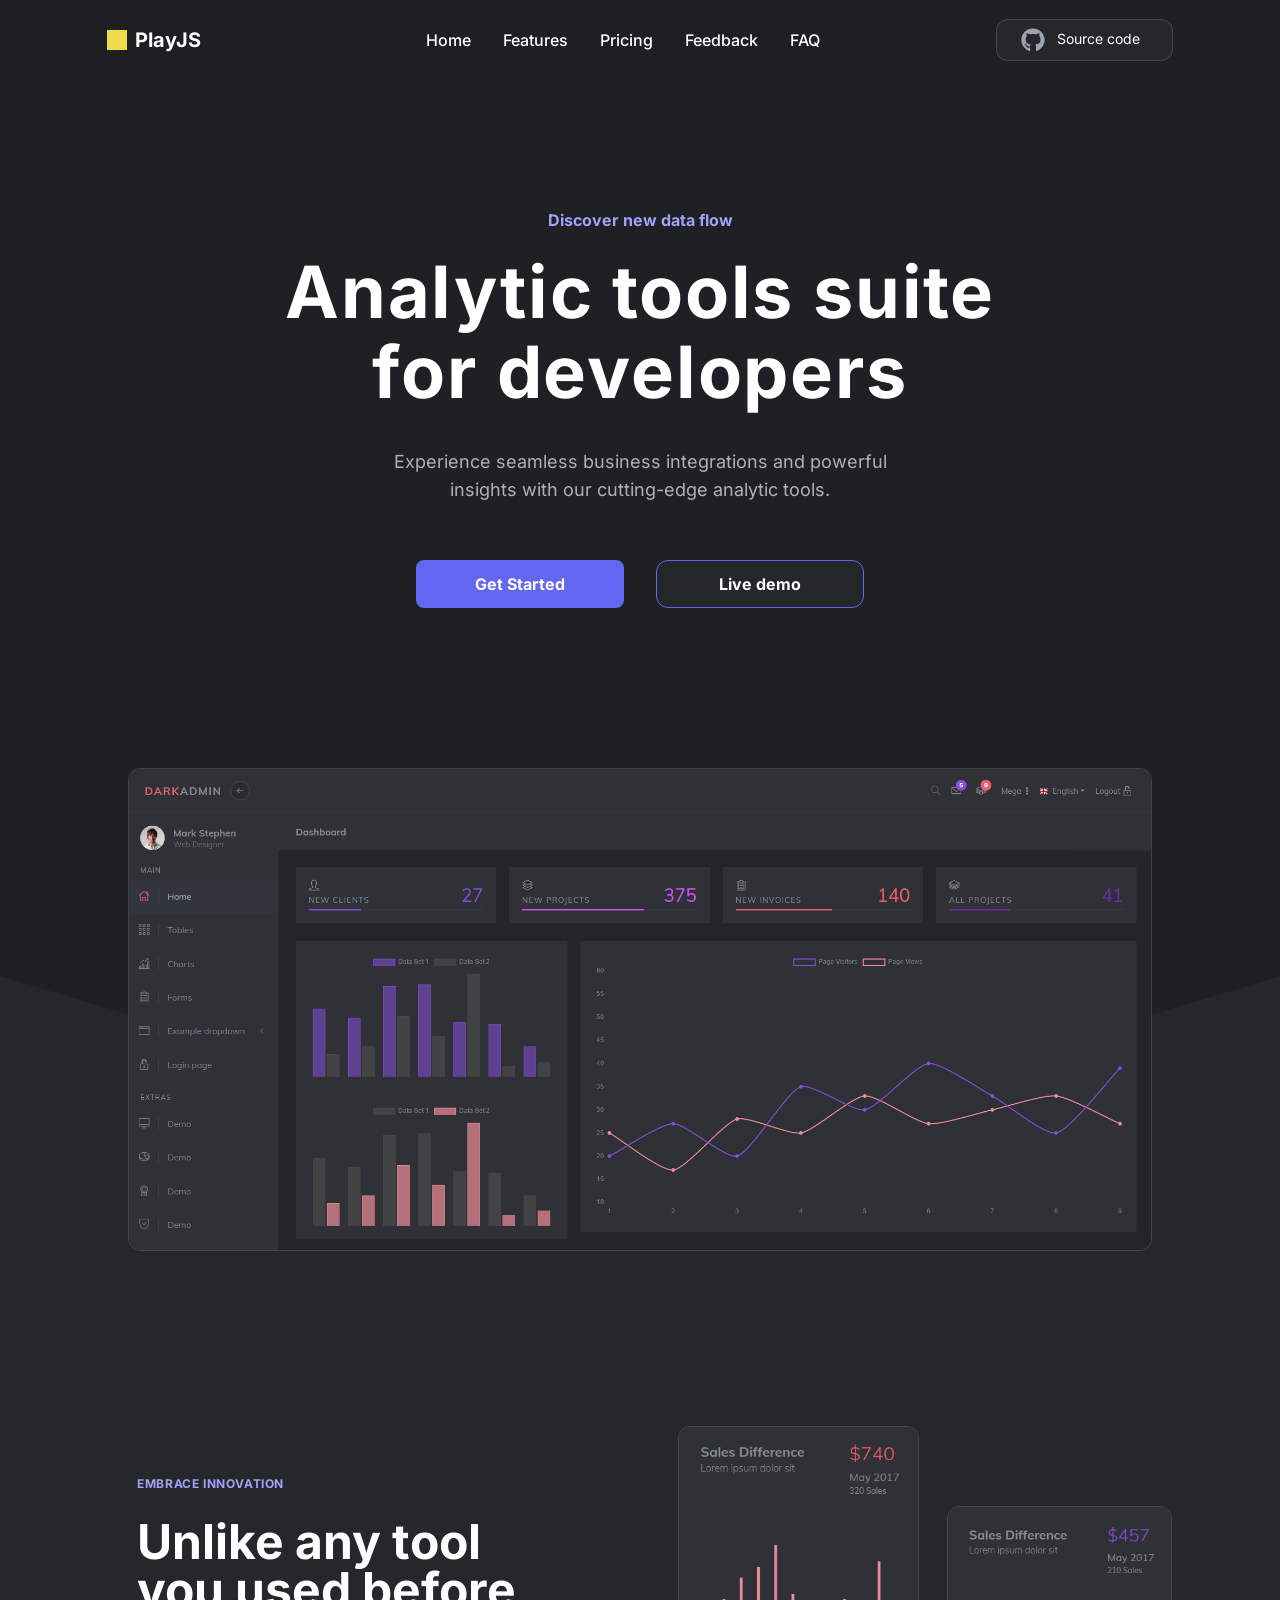
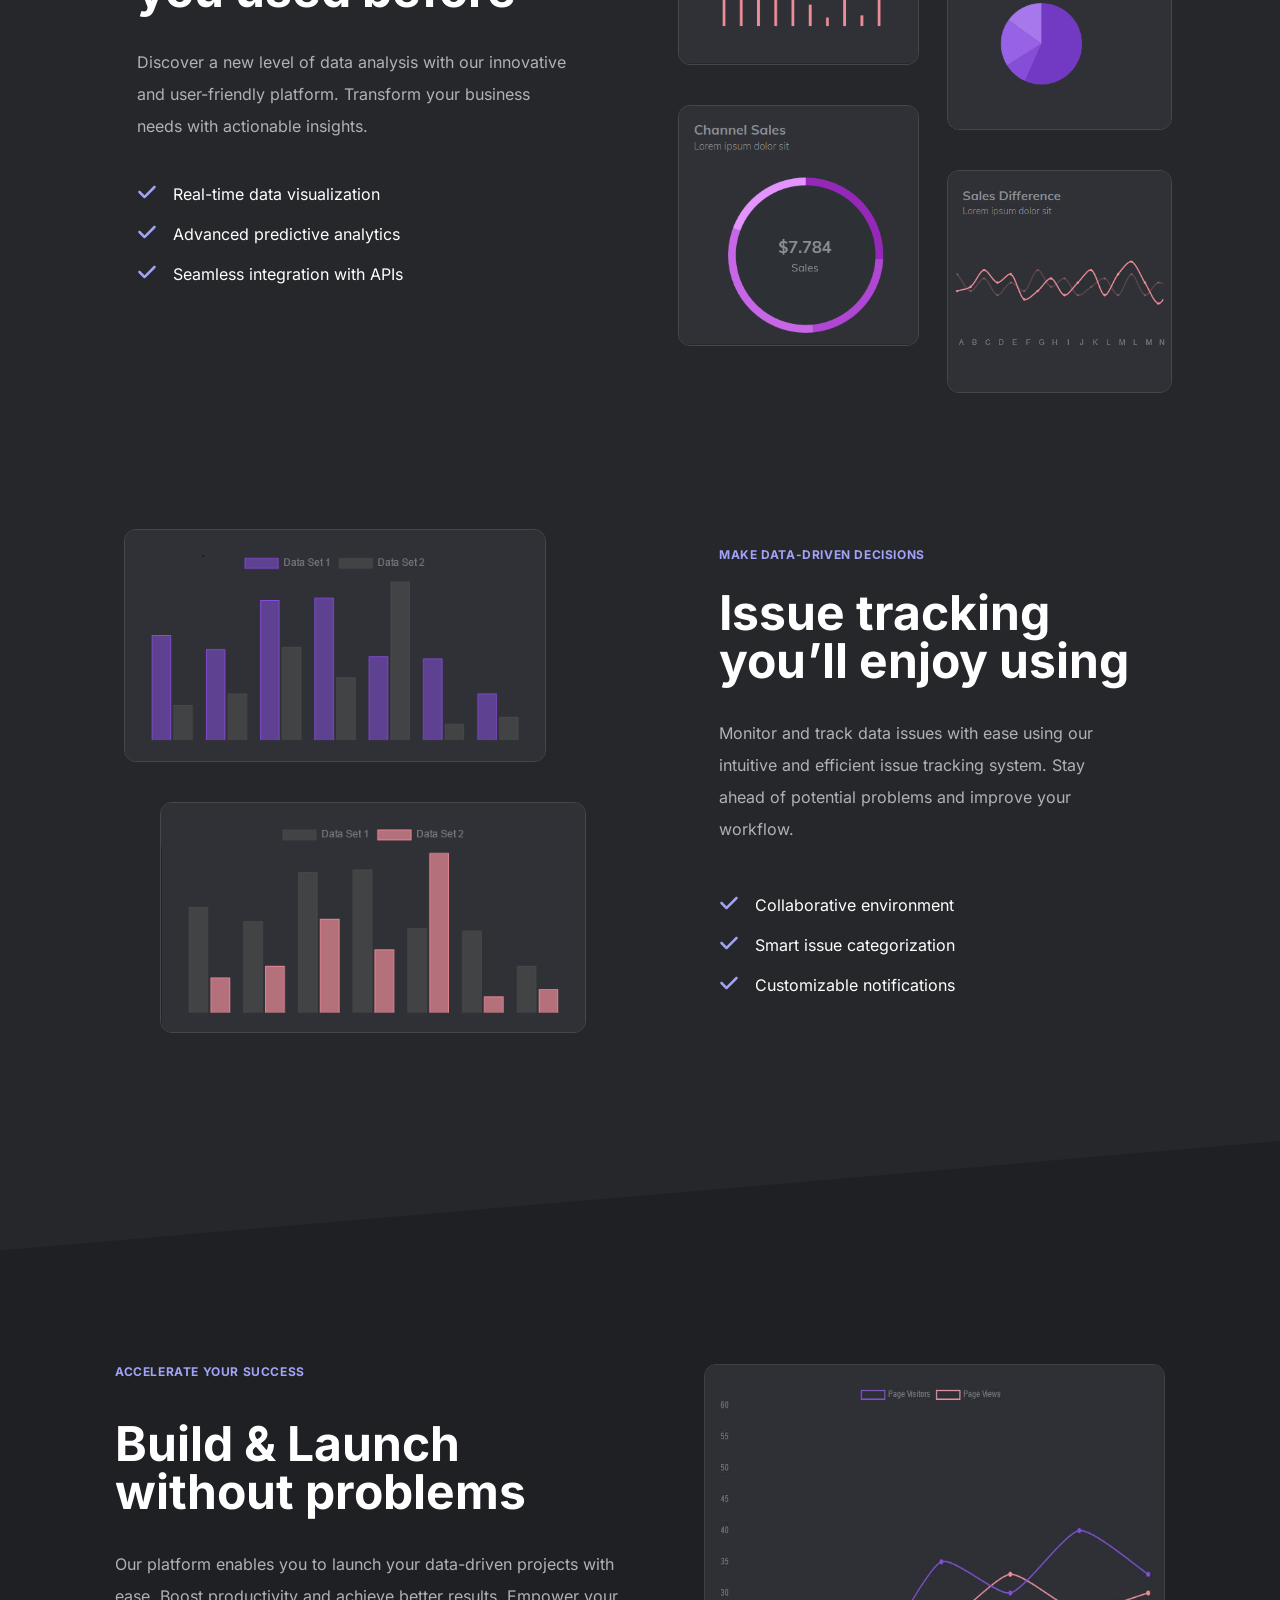
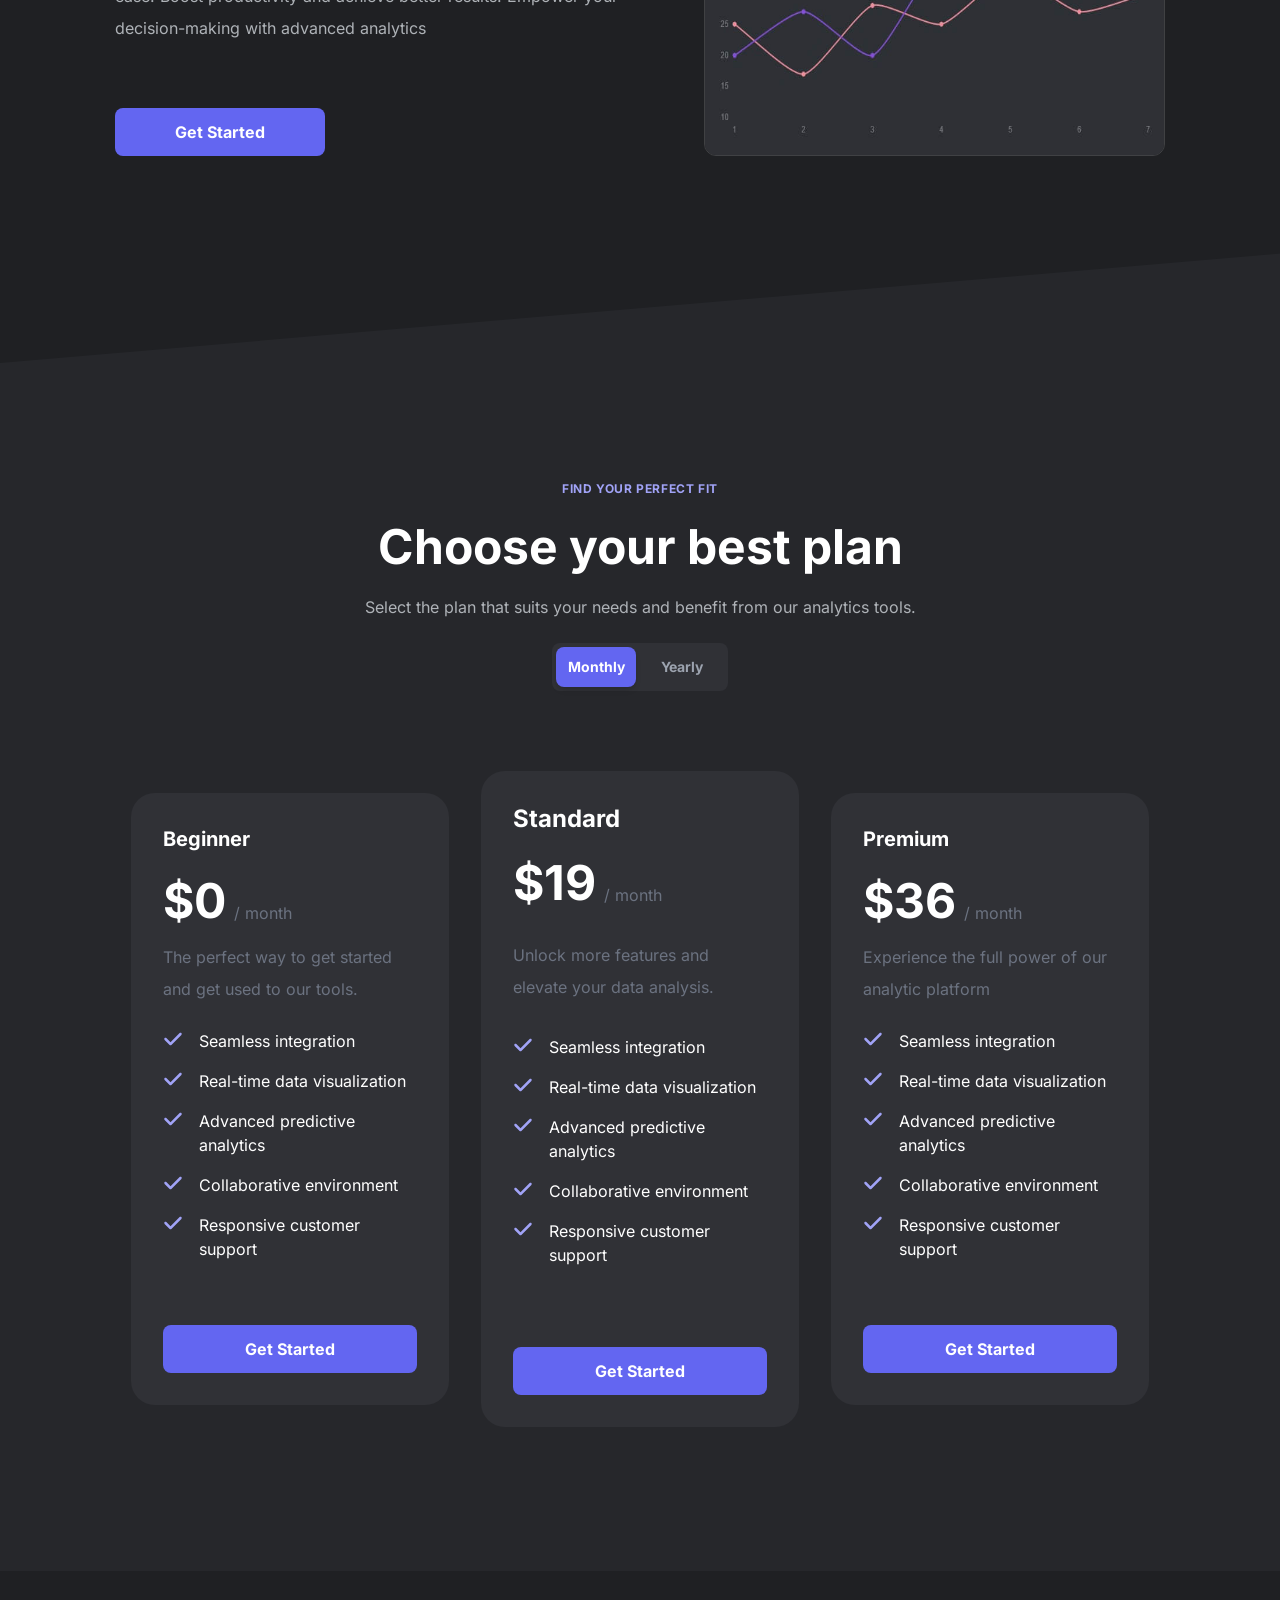
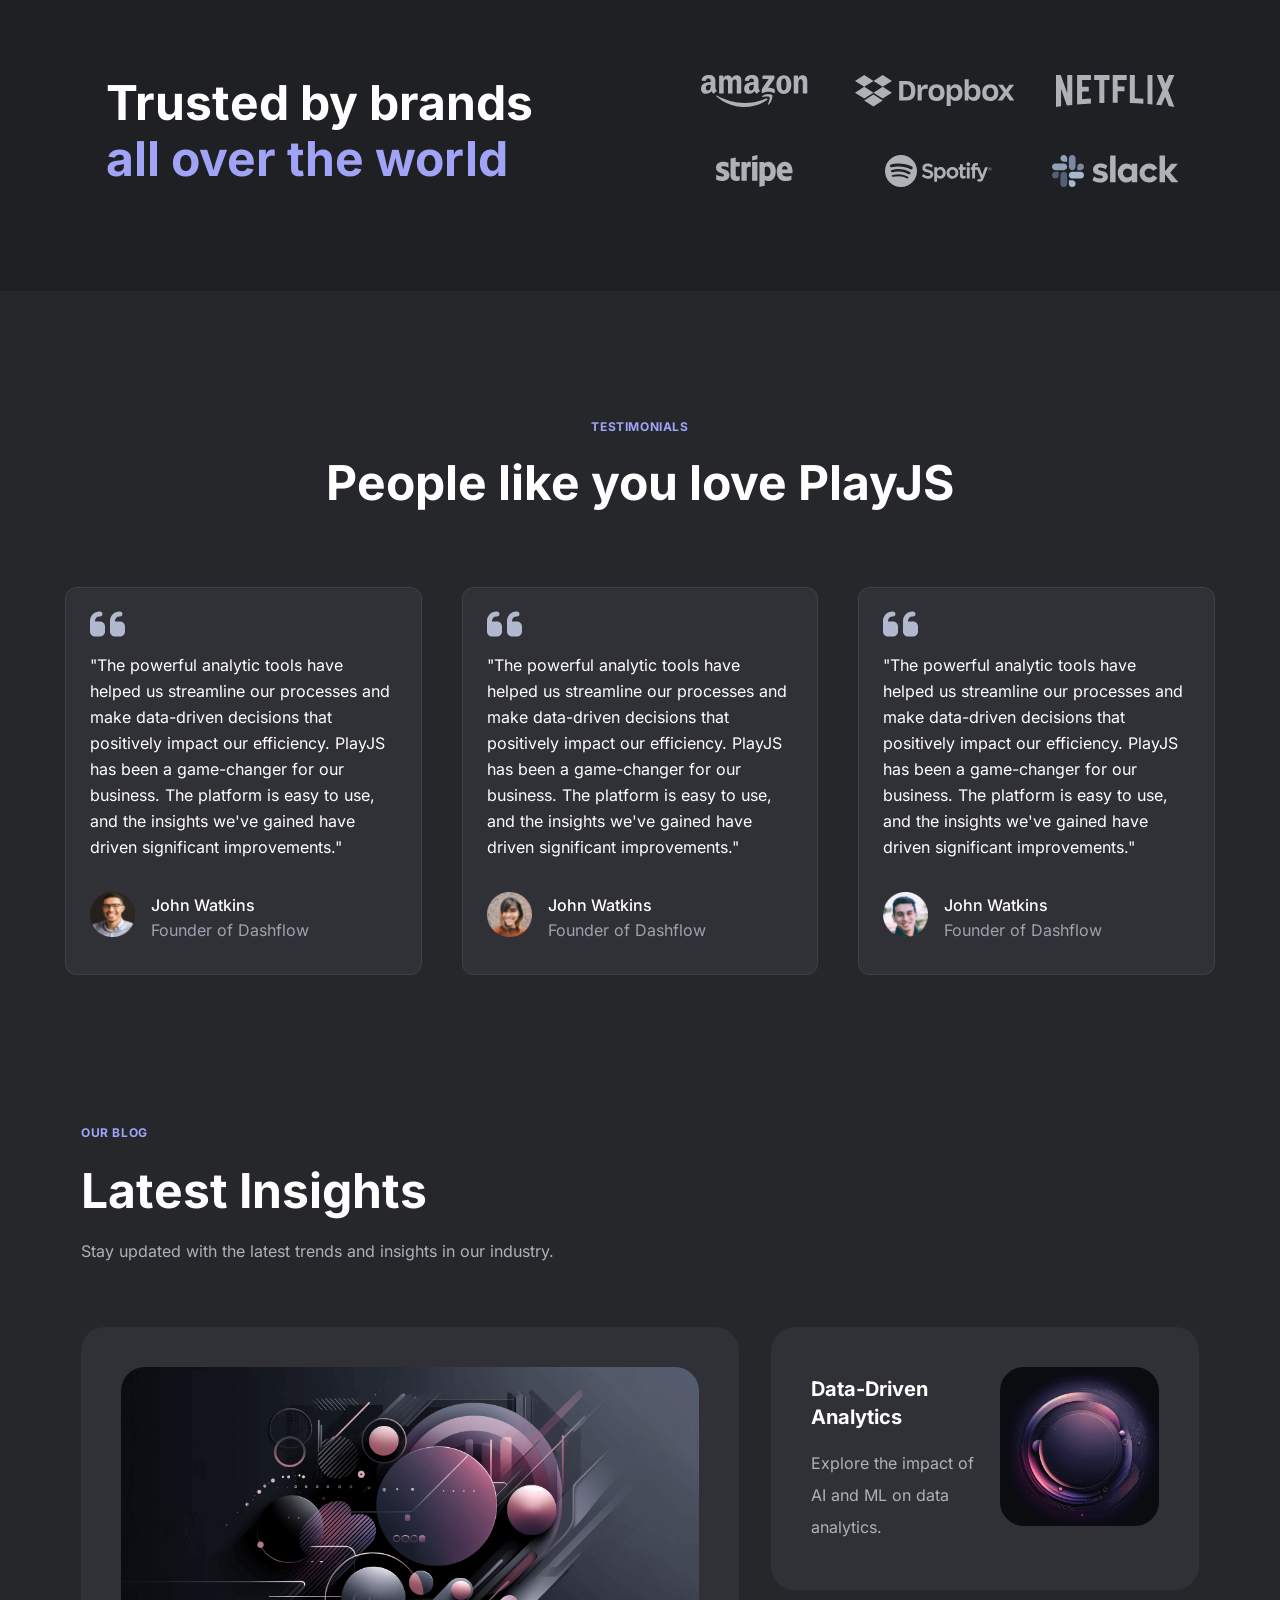
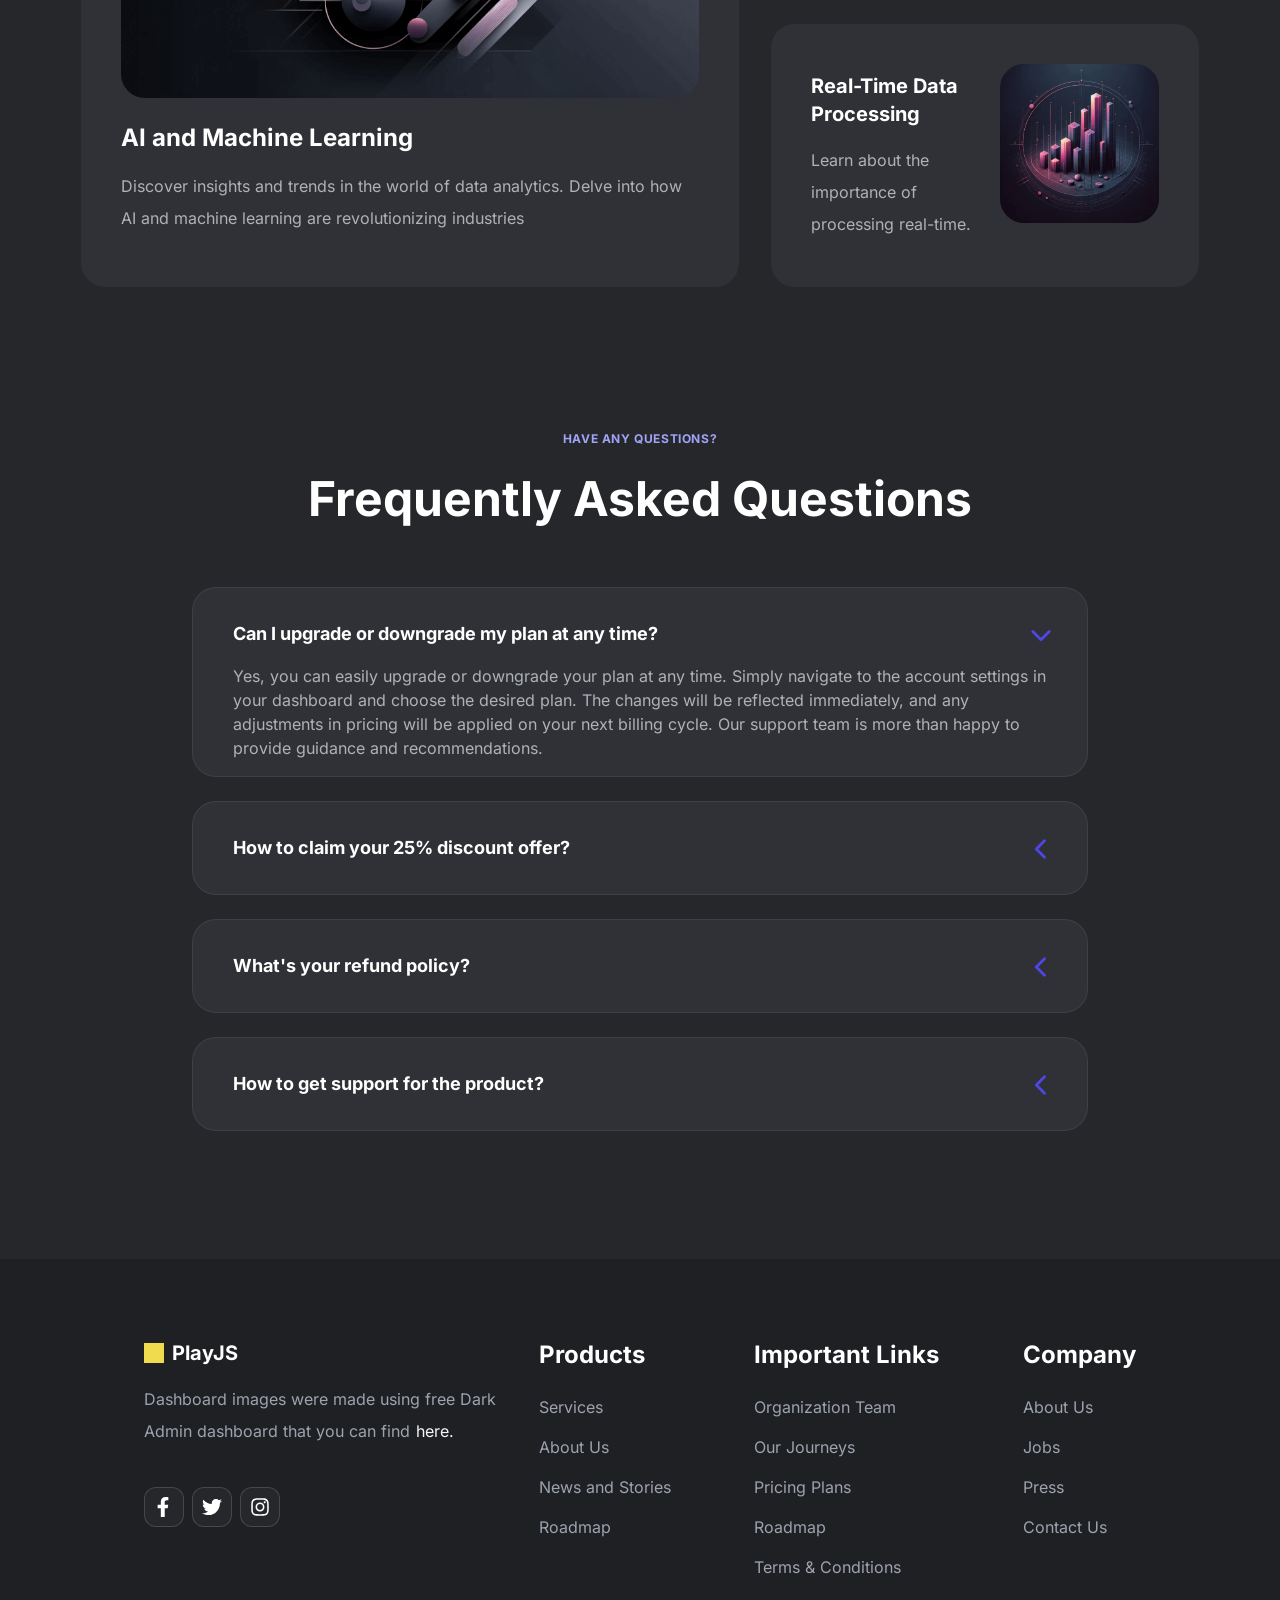
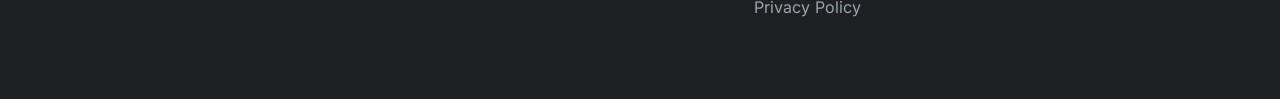
==== commit 74cbb39a: "deploy: salteadorneo/playjs@edd53e87aa11648ac97141ad3059c3a0e2ccd14b" ====
--- a/index.html
+++ b/index.html
@@ -1,6 +1,6 @@
-<!DOCTYPE html><html lang="en" class="bg-bgDark2"> <head><meta charset="UTF-8"><meta name="viewport" content="width=device-width"><link rel="icon" type="image/svg+xml" href="/favicon.svg"><meta name="generator" content="Astro v4.16.6"><meta name="description" content="Dark themed website template built on AstroJS, designed for fictional startup"><title>PlayJS | Playground JavaScript Web</title><link rel="stylesheet" href="/playjs-web/_astro/index.DsJ271kk.css">
+<!DOCTYPE html><html lang="en" class="bg-bgDark2"> <head><meta charset="UTF-8"><meta name="viewport" content="width=device-width"><link rel="icon" type="image/svg+xml" href="/favicon.svg"><meta name="generator" content="Astro v4.16.6"><meta name="description" content="Dark themed website template built on AstroJS, designed for fictional startup"><title>PlayJS | Playground JavaScript Web</title><link rel="stylesheet" href="/_astro/index.BQd-1DBc.css">
 <style>.shape-divider-bottom-1665343298{width:100%;overflow:hidden;line-height:0}.shape-divider-bottom-1665343298 svg{position:relative;display:block;width:calc(100% + 1.3px);height:200px}.hero-title-gradient{background:-webkit-linear-gradient(white,#b4add1);-webkit-background-clip:text;-webkit-text-fill-color:transparent}.shape-divider-bottom-1665696614{width:100%;overflow:hidden;line-height:0;transform:rotate(180deg)}.shape-divider-bottom-1665696614 svg{position:relative;display:block;width:calc(100% + 1.3px);height:127px;transform:rotateY(180deg)}.shape-divider-top-1665696661{overflow:hidden;line-height:0}.shape-divider-top-1665696661 svg{position:relative;display:block;width:calc(100% + 1.3px);height:127px;transform:rotateY(180deg)}
-</style></head> <body class="bg-bgDark2"> <main aria-label="Main content">  <style>astro-island,astro-slot,astro-static-slot{display:contents}</style><script>(()=>{var e=async t=>{await(await t())()};(self.Astro||(self.Astro={})).load=e;window.dispatchEvent(new Event("astro:load"));})();;(()=>{var A=Object.defineProperty;var g=(i,o,a)=>o in i?A(i,o,{enumerable:!0,configurable:!0,writable:!0,value:a}):i[o]=a;var d=(i,o,a)=>g(i,typeof o!="symbol"?o+"":o,a);{let i={0:t=>m(t),1:t=>a(t),2:t=>new RegExp(t),3:t=>new Date(t),4:t=>new Map(a(t)),5:t=>new Set(a(t)),6:t=>BigInt(t),7:t=>new URL(t),8:t=>new Uint8Array(t),9:t=>new Uint16Array(t),10:t=>new Uint32Array(t),11:t=>1/0*t},o=t=>{let[l,e]=t;return l in i?i[l](e):void 0},a=t=>t.map(o),m=t=>typeof t!="object"||t===null?t:Object.fromEntries(Object.entries(t).map(([l,e])=>[l,o(e)]));class y extends HTMLElement{constructor(){super(...arguments);d(this,"Component");d(this,"hydrator");d(this,"hydrate",async()=>{var b;if(!this.hydrator||!this.isConnected)return;let e=(b=this.parentElement)==null?void 0:b.closest("astro-island[ssr]");if(e){e.addEventListener("astro:hydrate",this.hydrate,{once:!0});return}let c=this.querySelectorAll("astro-slot"),n={},h=this.querySelectorAll("template[data-astro-template]");for(let r of h){let s=r.closest(this.tagName);s!=null&&s.isSameNode(this)&&(n[r.getAttribute("data-astro-template")||"default"]=r.innerHTML,r.remove())}for(let r of c){let s=r.closest(this.tagName);s!=null&&s.isSameNode(this)&&(n[r.getAttribute("name")||"default"]=r.innerHTML)}let p;try{p=this.hasAttribute("props")?m(JSON.parse(this.getAttribute("props"))):{}}catch(r){let s=this.getAttribute("component-url")||"<unknown>",v=this.getAttribute("component-export");throw v&&(s+=` (export ${v})`),console.error(`[hydrate] Error parsing props for component ${s}`,this.getAttribute("props"),r),r}let u;await this.hydrator(this)(this.Component,p,n,{client:this.getAttribute("client")}),this.removeAttribute("ssr"),this.dispatchEvent(new CustomEvent("astro:hydrate"))});d(this,"unmount",()=>{this.isConnected||this.dispatchEvent(new CustomEvent("astro:unmount"))})}disconnectedCallback(){document.removeEventListener("astro:after-swap",this.unmount),document.addEventListener("astro:after-swap",this.unmount,{once:!0})}connectedCallback(){if(!this.hasAttribute("await-children")||document.readyState==="interactive"||document.readyState==="complete")this.childrenConnectedCallback();else{let e=()=>{document.removeEventListener("DOMContentLoaded",e),c.disconnect(),this.childrenConnectedCallback()},c=new MutationObserver(()=>{var n;((n=this.lastChild)==null?void 0:n.nodeType)===Node.COMMENT_NODE&&this.lastChild.nodeValue==="astro:end"&&(this.lastChild.remove(),e())});c.observe(this,{childList:!0}),document.addEventListener("DOMContentLoaded",e)}}async childrenConnectedCallback(){let e=this.getAttribute("before-hydration-url");e&&await import(e),this.start()}async start(){let e=JSON.parse(this.getAttribute("opts")),c=this.getAttribute("client");if(Astro[c]===void 0){window.addEventListener(`astro:${c}`,()=>this.start(),{once:!0});return}try{await Astro[c](async()=>{let n=this.getAttribute("renderer-url"),[h,{default:p}]=await Promise.all([import(this.getAttribute("component-url")),n?import(n):()=>()=>{}]),u=this.getAttribute("component-export")||"default";if(!u.includes("."))this.Component=h[u];else{this.Component=h;for(let f of u.split("."))this.Component=this.Component[f]}return this.hydrator=p,this.hydrate},e,this)}catch(n){console.error(`[astro-island] Error hydrating ${this.getAttribute("component-url")}`,n)}}attributeChangedCallback(){this.hydrate()}}d(y,"observedAttributes",["props"]),customElements.get("astro-island")||customElements.define("astro-island",y)}})();</script><astro-island uid="NXk1R" prefix="r0" component-url="/playjs-web/_astro/Navbar.DLhM-nPY.js" component-export="Navbar" renderer-url="/playjs-web/_astro/client.BIGLHmRd.js" props="{}" ssr="" client="load" opts="{&quot;name&quot;:&quot;Navbar&quot;,&quot;value&quot;:true}" await-children=""><nav class="w-full h-20 flex flex-col justify-center items-center fixed bg-bgDark1 lg:bg-bgDarkTransparent z-40 lg:backdrop-blur-xl" aria-label="Main navigation"><div class="2xl:w-[1280px] xl:w-10/12 w-11/12 flex justify-between items-center relative"><div style="opacity:0;will-change:opacity"><a href="/#home" aria-label="Home"><div class="flex justify-start items-center grow basis-0"><div class="text-white mr-2 text-6xl"><div class="size-5 bg-[#f0db4f]"></div></div><div class="text-white font-[&#x27;Inter&#x27;] font-bold text-xl">PlayJS</div></div></a></div><div style="opacity:0;will-change:opacity"><div class="hidden lg:flex h-full pl-12 pb-2"><a class="text-white lg:text-base text-2xl  leading-6 mr-4 ml-4   2xl:mr-6 2xl:ml-6 cursor-pointer font-normal lg:font-medium hover:scale-110 transition h-full pt-2" href="/#home" aria-label="Home">Home</a><a class="text-white lg:text-base text-2xl  leading-6 mr-4 ml-4   2xl:mr-6 2xl:ml-6 cursor-pointer font-normal lg:font-medium hover:scale-110 transition h-full pt-2" href="/#features" aria-label="Features">Features</a><a class="text-white lg:text-base text-2xl  leading-6 mr-4 ml-4   2xl:mr-6 2xl:ml-6 cursor-pointer font-normal lg:font-medium hover:scale-110 transition h-full pt-2" href="/#pricing" aria-label="Pricing">Pricing</a><a class="text-white lg:text-base text-2xl  leading-6 mr-4 ml-4   2xl:mr-6 2xl:ml-6 cursor-pointer font-normal lg:font-medium hover:scale-110 transition h-full pt-2" href="/#feedback" aria-label="Feedback">Feedback</a><a class="text-white lg:text-base text-2xl  leading-6 mr-4 ml-4   2xl:mr-6 2xl:ml-6 cursor-pointer font-normal lg:font-medium hover:scale-110 transition h-full pt-2" href="/#FAQ" aria-label="FAQ">FAQ</a></div></div><div style="opacity:0;will-change:opacity"><div class="grow basis-0 justify-end hidden lg:flex"><a class="text-white main-border-gray rounded-xl
-           bg-bgDark2 hover:bg-bgDark3  border-gray-700 pl-6 pr-8 pt-2 pb-2 text-sm flex" href="https://github.com/matt765/Tidestream" target="_blank" aria-label="source code"><svg xmlns="http://www.w3.org/2000/svg" viewBox="0 0 496 512" class="w-6 h-6 mr-3 fill-gray-400"><path d="M165.9 397.4c0 2-2.3 3.6-5.2 3.6-3.3.3-5.6-1.3-5.6-3.6 0-2 2.3-3.6 5.2-3.6 3-.3 5.6 1.3 5.6 3.6zm-31.1-4.5c-.7 2 1.3 4.3 4.3 4.9 2.6 1 5.6 0 6.2-2s-1.3-4.3-4.3-5.2c-2.6-.7-5.5.3-6.2 2.3zm44.2-1.7c-2.9.7-4.9 2.6-4.6 4.9.3 2 2.9 3.3 5.9 2.6 2.9-.7 4.9-2.6 4.6-4.6-.3-1.9-3-3.2-5.9-2.9zM244.8 8C106.1 8 0 113.3 0 252c0 110.9 69.8 205.8 169.5 239.2 12.8 2.3 17.3-5.6 17.3-12.1 0-6.2-.3-40.4-.3-61.4 0 0-70 15-84.7-29.8 0 0-11.4-29.1-27.8-36.6 0 0-22.9-15.7 1.6-15.4 0 0 24.9 2 38.6 25.8 21.9 38.6 58.6 27.5 72.9 20.9 2.3-16 8.8-27.1 16-33.7-55.9-6.2-112.3-14.3-112.3-110.5 0-27.5 7.6-41.3 23.6-58.9-2.6-6.5-11.1-33.3 2.6-67.9 20.9-6.5 69 27 69 27 20-5.6 41.5-8.5 62.8-8.5s42.8 2.9 62.8 8.5c0 0 48.1-33.6 69-27 13.7 34.7 5.2 61.4 2.6 67.9 16 17.7 25.8 31.5 25.8 58.9 0 96.5-58.9 104.2-114.8 110.5 9.2 7.9 17 22.9 17 46.4 0 33.7-.3 75.4-.3 83.6 0 6.5 4.6 14.4 17.3 12.1C428.2 457.8 496 362.9 496 252 496 113.3 383.5 8 244.8 8zM97.2 352.9c-1.3 1-1 3.3.7 5.2 1.6 1.6 3.9 2.3 5.2 1 1.3-1 1-3.3-.7-5.2-1.6-1.6-3.9-2.3-5.2-1zm-10.8-8.1c-.7 1.3.3 2.9 2.3 3.9 1.6 1 3.6.7 4.3-.7.7-1.3-.3-2.9-2.3-3.9-2-.6-3.6-.3-4.3.7zm32.4 35.6c-1.6 1.3-1 4.3 1.3 6.2 2.3 2.3 5.2 2.6 6.5 1 1.3-1.3.7-4.3-1.3-6.2-2.2-2.3-5.2-2.6-6.5-1zm-11.4-14.7c-1.6 1-1.6 3.6 0 5.9 1.6 2.3 4.3 3.3 5.6 2.3 1.6-1.3 1.6-3.9 0-6.2-1.4-2.3-4-3.3-5.6-2z"></path></svg><span class="pt-px">Source code</span></a></div></div><div class="lg:hidden flex flex-col  px-2 py-3 border-solid border border-gray-600 rounded-md cursor-pointer hover:bg-bgDark2"><div class="w-5 h-0.5 bg-gray-500  mb-1"></div><div class="w-5 h-0.5 bg-gray-500  mb-1"></div><div class="w-5 h-0.5 bg-gray-500 "></div></div></div></nav><!--astro:end--></astro-island> <astro-island uid="ZOoxgc" prefix="r1" component-url="/playjs-web/_astro/Hero.DZ2omxWS.js" component-export="Hero" renderer-url="/playjs-web/_astro/client.BIGLHmRd.js" props="{}" ssr="" client="load" opts="{&quot;name&quot;:&quot;Hero&quot;,&quot;value&quot;:true}" await-children=""><section class="w-screen  flex justify-center items-center bg-bgDark1 mb-[28vw] md:mb-[18vw] lg:mb-[10vw] xl:mb-[13vw] 2xl:mb-60 hero-bg-gradient pb-24 sm:pb-32 md:pb-44 lg:pb-0" id="home"><div class="w-full md:w-[800px] xl:w-[900px] flex flex-col justify-center items-center pt-16 md:pt-16 lg:pt-20 text-center"><div style="opacity:0;will-change:opacity,transform;transform:translateY(10px)"><h3 class="text-secondaryColor text-sm sm:text-base  mb-6 sm:mt-32 mt-16  font-bold">Discover new data flow</h3></div><div style="opacity:0;will-change:opacity,transform;transform:translateY(10px)"><div class="text-5xl sm:text-6xl lg:text-7xl xl:text-7xl font-bold tracking-wide  text-primaryText  px-8 sm:px-8 md:px-20 lg:px-4"><h1 class="inline md:hidden">Analytics</h1><h1 class="hidden md:inline">Analytic tools suite</h1></div><h1 class="mt-2 sm:mt-2 text-4xl sm:text-6xl lg:text-7xl xl:text-7xl font-bold tracking-wide  text-primaryText  px-8 sm:px-20 md:px-24 lg:px-24">for developers</h1></div><div style="opacity:0;will-change:opacity,transform;transform:translateY(10px)"><h2 class="text-secondaryText text-sm lg:text-base xl:text-lg sm:text-base mt-10 px-12 sm:px-48 ">Experience seamless business integrations and powerful insights with our cutting-edge analytic tools.</h2></div><div style="opacity:0;will-change:opacity,transform;transform:translateY(10px)"><div class="flex flex-col gap-2 sm:flex-row mt-14 mb-24 sm:mb-40 justify-center"><button class="contained-button w-64 sm:w-52 h-12 mr-0 sm:mr-4 lg:mr-6 mb-2 sm:mb-0" aria-label="Get started">Get Started</button><button class="w-64 sm:w-52 h-12 rounded-xl font-bold text-primaryText border border-solid  flex justify-center items-center cursor-pointer bg-bgDark2 hover:bg-bgDark3 border-primaryColor transition" aria-label="Live demo">Live demo</button></div></div><div style="opacity:0;z-index:20;will-change:opacity,transform;transform:translateY(10px)"><div class="relative w-screen flex justify-center "><img src="/playjs-web/_astro/dashboard.CJUpUggb.jpg" alt="Dashboard image" class="w-4/5 2xl:w-[1200px] mx-auto absolute z-10 rounded-xl main-border-gray hero-dashboard-border-gradient lg:top-6 xl:top-0"/></div></div><div class="relative w-screen flex justify-center "><div class="shape-divider-bottom-1665343298 mt-4 sm:mt-16 md:mt-52 hidden lg:block"><svg data-name="Layer 1" xmlns="http://www.w3.org/2000/svg" viewBox="0 0 1200 120" preserveAspectRatio="none" class="bg-bgDark2"><path d="M1200 0L0 0 598.97 114.72 1200 0z" class="shape-fill bg-bgDark1  fill-bgDark1"></path></svg></div></div></div></section><!--astro:end--></astro-island> <astro-island uid="Z1NGGd" prefix="r2" component-url="/playjs-web/_astro/Features1.2lLHAFR7.js" component-export="Features1" renderer-url="/playjs-web/_astro/client.BIGLHmRd.js" props="{}" ssr="" client="load" opts="{&quot;name&quot;:&quot;Features1&quot;,&quot;value&quot;:true}" await-children=""><section class="w-full bg-bgDark2 pt-24 -mt-8  mb-8 sm:-mt-8 sm:mb-24 xl:-mt-8 2xl:mt-0    md:pt-[12vw] lg:pt-16" id="features"><div style="opacity:0"><div class="flex flex-wrap items-center 2xl:w-[1450px] xl:w-[1300px] w-11/12 mx-auto md:pl-4 xl:pr-16 xl:pl-16"><div class="w-full lg:w-1/2 mb-12 lg:mb-0"><div class="mx-auto lg:mx-auto w-11/12 sm:w-4/5 md:w-3/4 lg:w-unset"><span class="block-subtitle">Embrace Innovation</span><h2 class="mt-6 mb-8 text-4xl lg:text-5xl block-big-title">Unlike any tool you used before</h2><p class="mb-10 text-secondaryText leading-loose">Discover a new level of data analysis with our innovative and user-friendly platform. Transform your business needs with actionable insights.</p><ul class="mb-6 text-primaryText"><li class="mb-4 flex"><div class="rounded-full bg-transparent w-5 h-5 flex justify-center items-center mr-4"><svg xmlns="http://www.w3.org/2000/svg" viewBox="0 0 512 512" width="20px" height="20px" class="fill-secondaryColor"><path d="M470.6 105.4c12.5 12.5 12.5 32.8 0 45.3l-256 256c-12.5 12.5-32.8 12.5-45.3 0l-128-128c-12.5-12.5-12.5-32.8 0-45.3s32.8-12.5 45.3 0L192 338.7 425.4 105.4c12.5-12.5 32.8-12.5 45.3 0z"></path></svg></div><span>Real-time data visualization</span></li><li class="mb-4 flex"><div class="rounded-full bg-transparent w-5 h-5 flex justify-center items-center mr-4"><svg xmlns="http://www.w3.org/2000/svg" viewBox="0 0 512 512" width="20px" height="20px" class="fill-secondaryColor"><path d="M470.6 105.4c12.5 12.5 12.5 32.8 0 45.3l-256 256c-12.5 12.5-32.8 12.5-45.3 0l-128-128c-12.5-12.5-12.5-32.8 0-45.3s32.8-12.5 45.3 0L192 338.7 425.4 105.4c12.5-12.5 32.8-12.5 45.3 0z"></path></svg></div><span>Advanced predictive analytics</span></li><li class="mb-4 flex"><div class="rounded-full bg-transparent w-5 h-5 flex justify-center items-center mr-4"><svg xmlns="http://www.w3.org/2000/svg" viewBox="0 0 512 512" width="20px" height="20px" class="fill-secondaryColor"><path d="M470.6 105.4c12.5 12.5 12.5 32.8 0 45.3l-256 256c-12.5 12.5-32.8 12.5-45.3 0l-128-128c-12.5-12.5-12.5-32.8 0-45.3s32.8-12.5 45.3 0L192 338.7 425.4 105.4c12.5-12.5 32.8-12.5 45.3 0z"></path></svg></div><span>Seamless integration with APIs</span></li></ul></div></div><div class="w-3/4 mx-auto lg:w-1/2 flex flex-wrap lg:-mx-4 sm:pr-8 lg:pt-10 justify-center lg:pl-4 xl:px-8"><div class="mb-8 lg:mb-0 w-full sm:w-1/2 px-2 lg:px-0"><div class="mb-4 py-3 pl-3 pr-2 rounded"><img src="/playjs-web/_astro/feature1.CzWyNRQ6.jpg" alt="Feature image 1" class="rounded-xl  main-border-gray mx-auto sm:mx-unset" aria-label="Feature image 1"/></div><div class="py-3 pl-3 pr-2 rounded "><img src="/playjs-web/_astro/feature2.DrnEVr6_.jpg" alt="Feature image 2" class="rounded-xl  main-border-gray mx-auto sm:mx-unset" aria-label="Feature image 2"/></div></div><div class="w-1/2 lg:mt-20  pt-12 lg:pt-0 px-2 hidden sm:inline-block"><div class="mb-4 py-3 pl-3 pr-2 rounded-lg "><img src="/playjs-web/_astro/feature3.BDhSYK7X.jpg" alt="Feature image 3" class="rounded-xl  main-border-gray" aria-label="Feature image 3"/></div><div class="py-3 pl-3 pr-2 rounded-lg "><img src="/playjs-web/_astro/feature4.Bl4cjQX_.jpg" alt="Feature image 4" class="rounded-xl  main-border-gray" aria-label="Feature image 4"/></div></div></div></div></div></section><!--astro:end--></astro-island> <astro-island uid="Z1hGQTO" prefix="r3" component-url="/playjs-web/_astro/Features2.D2cNRFfL.js" component-export="Features2" renderer-url="/playjs-web/_astro/client.BIGLHmRd.js" props="{}" ssr="" client="load" opts="{&quot;name&quot;:&quot;Features2&quot;,&quot;value&quot;:true}" await-children=""><section class="w-full bg-bgDark2 mt-12 sm:mt-24 mb-12 lg:my-20 lg:mb-24 pt-4"><div style="opacity:0"><div class="flex flex-wrap items-center 2xl:w-[1450px] xl:w-[1300px] w-11/12 mx-auto md:pl-4 xl:pr-16 xl:pl-16"><div class="w-11/12 sm:w-3/4 mx-auto lg:w-1/2 flex flex-wrap lg:-mx-4 sm:pr-8 justify-center order-last lg:order-first"><div class="mb-8 lg:mb-0 w-full px-2 lg:pl-16 flex flex-col justify-center md:pl-8"><div class="mb-4 py-3 md:pl-3 md:pr-20 lg:pr-12 rounded"><img src="/playjs-web/_astro/feature5.CXfXwEaP.jpg" alt="Feature image 5" class="rounded-xl  main-border-gray"/></div><div class="py-3 md:pl-20 lg:pl-12 md:pr-2 rounded "><img src="/playjs-web/_astro/feature6.BY2O3PWM.jpg" alt="Feature image 6" class="rounded-xl  main-border-gray"/></div></div></div><div class="w-full lg:w-1/2 mb-12 lg:mb-0 xl:pl-8"><div class="mx-auto lg:mx-auto w-11/12 sm:w-4/5 md:w-3/4 lg:w-unset"><span class="block-subtitle">Make Data-Driven Decisions</span><h2 class="mt-6 mb-8 text-4xl lg:text-5xl block-big-title">Issue tracking you’ll enjoy using</h2><p class="mb-12 text-secondaryText leading-loose">Monitor and track data issues with ease using our intuitive and efficient issue tracking system. Stay ahead of potential problems and improve your workflow.</p><ul class="mb-6 text-primaryText"><li class="mb-4 flex"><div class="rounded-full bg-transparent w-5 h-5 flex justify-center items-center mr-4"><svg xmlns="http://www.w3.org/2000/svg" viewBox="0 0 512 512" width="20px" height="20px" class="fill-secondaryColor"><path d="M470.6 105.4c12.5 12.5 12.5 32.8 0 45.3l-256 256c-12.5 12.5-32.8 12.5-45.3 0l-128-128c-12.5-12.5-12.5-32.8 0-45.3s32.8-12.5 45.3 0L192 338.7 425.4 105.4c12.5-12.5 32.8-12.5 45.3 0z"></path></svg></div><span>Collaborative environment</span></li><li class="mb-4 flex"><div class="rounded-full bg-transparent w-5 h-5 flex justify-center items-center mr-4"><svg xmlns="http://www.w3.org/2000/svg" viewBox="0 0 512 512" width="20px" height="20px" class="fill-secondaryColor"><path d="M470.6 105.4c12.5 12.5 12.5 32.8 0 45.3l-256 256c-12.5 12.5-32.8 12.5-45.3 0l-128-128c-12.5-12.5-12.5-32.8 0-45.3s32.8-12.5 45.3 0L192 338.7 425.4 105.4c12.5-12.5 32.8-12.5 45.3 0z"></path></svg></div><span>Smart issue categorization</span></li><li class="mb-4 flex"><div class="rounded-full bg-transparent w-5 h-5 flex justify-center items-center mr-4"><svg xmlns="http://www.w3.org/2000/svg" viewBox="0 0 512 512" width="20px" height="20px" class="fill-secondaryColor"><path d="M470.6 105.4c12.5 12.5 12.5 32.8 0 45.3l-256 256c-12.5 12.5-32.8 12.5-45.3 0l-128-128c-12.5-12.5-12.5-32.8 0-45.3s32.8-12.5 45.3 0L192 338.7 425.4 105.4c12.5-12.5 32.8-12.5 45.3 0z"></path></svg></div><span>Customizable notifications</span></li></ul></div></div></div></div></section><!--astro:end--></astro-island> <astro-island uid="ZndY2C" prefix="r4" component-url="/playjs-web/_astro/FeaturesDiagonal.CnhxI0rc.js" component-export="FeaturesDiagonal" renderer-url="/playjs-web/_astro/client.BIGLHmRd.js" props="{}" ssr="" client="load" opts="{&quot;name&quot;:&quot;FeaturesDiagonal&quot;,&quot;value&quot;:true}" await-children=""><section class="lg:mb-16 w-full flex flex-col justify-center items-center bg-bgDark1"><div class="shape-divider-bottom-1665696614"><svg data-name="Layer 1" xmlns="http://www.w3.org/2000/svg" viewBox="0 0 1200 120" preserveAspectRatio="none" class="bg-bgDark2  fill-bgDark2"><path d="M1200 120L0 16.48 0 0 1200 0 1200 120z" class="bg-bgDark1  fill-bgDark1"></path></svg></div><div style="opacity:0"><div class=" 2xl:w-[1150px] xl:w-[1050px]  md:w-4/5 flex justify-center bg-bgDark1 pt-12 lg:pt-24 pb-8 lg:pb-20 mx-auto lg:flex-row flex-col"><div class="w-3/4 lg:w-1/2 flex flex-col lg:mx-unset mx-auto"><span class="block-subtitle">Accelerate Your Success</span><h2 class="mt-10 mb-8 text-4xl lg:text-5xl block-big-title">Build &amp; Launch without problems</h2><p class="mb-16 text-secondaryText leading-loose">Our platform enables you to launch your data-driven projects with ease. Boost productivity and achieve better results. Empower your decision-making with advanced analytics</p><button class="w-[210px] h-12 contained-button mr-10 " aria-label="Get started">Get Started</button></div><div class="w-4/5 lg:w-1/2 lg:pl-16 flex justify-center mx-auto pt-16 lg:pt-0"><img src="/playjs-web/_astro/featuresdiagonal.Odwo-D4x.jpg" alt="Feature image" class="rounded-xl  main-border-gray"/></div></div></div><div class="shape-divider-top-1665696661 w-full"><svg data-name="Layer 1" xmlns="http://www.w3.org/2000/svg" viewBox="0 0 1200 120" preserveAspectRatio="none" class="bg-bgDark2 fill-bgDark2"><path d="M1200 120L0 16.48 0 0 1200 0 1200 120z" class="bg-bgDark1 fill-bgDark1"></path></svg></div></section><!--astro:end--></astro-island> <astro-island uid="Z1XQRsR" prefix="r5" component-url="/playjs-web/_astro/Pricing.V-CcPdno.js" component-export="Pricing" renderer-url="/playjs-web/_astro/client.BIGLHmRd.js" props="{}" ssr="" client="load" opts="{&quot;name&quot;:&quot;Pricing&quot;,&quot;value&quot;:true}" await-children=""><section class="w-screen flex justify-center bg-bgDark2 relative"><div class="absolute -top-16" id="pricing"></div><div class="pb-20 pt-12 bg-bgDark2  2xl:w-[1150px] lg:w-[1050px]  md:w-4/5 "><div style="opacity:0"><div class="container mx-auto px-4"><div class="max-w-2xl mx-auto text-center mb-16"><span class="block-subtitle">Find Your Perfect Fit</span><h2 class="mt-6 mb-6 text-4xl lg:text-5xl font-bold font-heading text-primaryText">Choose your best plan</h2><p class="mb-6 text-secondaryText">Select the plan that suits your needs and benefit from our analytics tools.</p><label class="mx-auto bg-bgDark3 relative flex justify-between items-center group text-xl w-44 h-12 rounded-lg pr-36 pl-1 cursor-pointer"><input type="checkbox" class="peer appearance-none"/><span class="h-8 w-[5.5rem] flex items-center pr-2 bg-bgDark3 after:rounded-lg duration-300 ease-in-out  after:w-[30rem] after:h-10  after:bg-primaryColor   after:shadow-md after:duration-300 peer-checked:after:translate-x-[5.5rem] cursor-pointer"></span><div class="flex absolute text-primaryText text-sm font-bold"><div class="mr-9 ml-3">Monthly</div><div class="text-gray-400">Yearly</div></div></label></div><div class="flex flex-wrap flex-col lg:flex-row -mx-4 items-center mt-20"><div class="w-[350px] sm:w-[380px] lg:w-1/3 px-4 mb-8 lg:mb-0"><div class="p-8 bg-bgDark3 rounded-3xl"><h3 class="mb-2 text-xl font-bold font-heading text-primaryText text-left">Beginner</h3><div class="flex justify-start items-end"><div class="text-4xl sm:text-5xl font-bold text-primaryText text-left mt-4 mr-2">$0</div><div class="text-gray-500">/ month</div></div><p class="mt-4 mb-6 2xl:mb-10 text-gray-500 leading-loose text-left">The perfect way to get started and get used to our tools.</p><ul class="mb-2 2xl:mb-6 text-primaryText"><li class="mb-4 flex"><div class="rounded-full bg-transparent w-5 h-5 flex justify-center items-center mr-4"><svg xmlns="http://www.w3.org/2000/svg" viewBox="0 0 512 512" width="20px" height="20px" class="fill-secondaryColor"><path d="M470.6 105.4c12.5 12.5 12.5 32.8 0 45.3l-256 256c-12.5 12.5-32.8 12.5-45.3 0l-128-128c-12.5-12.5-12.5-32.8 0-45.3s32.8-12.5 45.3 0L192 338.7 425.4 105.4c12.5-12.5 32.8-12.5 45.3 0z"></path></svg></div><span>Seamless integration</span></li><li class="mb-4 flex"><div class="rounded-full bg-transparent w-5 h-5 flex justify-center items-center mr-4"><svg xmlns="http://www.w3.org/2000/svg" viewBox="0 0 512 512" width="20px" height="20px" class="fill-secondaryColor"><path d="M470.6 105.4c12.5 12.5 12.5 32.8 0 45.3l-256 256c-12.5 12.5-32.8 12.5-45.3 0l-128-128c-12.5-12.5-12.5-32.8 0-45.3s32.8-12.5 45.3 0L192 338.7 425.4 105.4c12.5-12.5 32.8-12.5 45.3 0z"></path></svg></div><span>Real-time data visualization</span></li><li class="mb-4 flex"><div class="rounded-full bg-transparent w-5 h-5 flex justify-center items-center mr-4"><svg xmlns="http://www.w3.org/2000/svg" viewBox="0 0 512 512" width="20px" height="20px" class="fill-secondaryColor"><path d="M470.6 105.4c12.5 12.5 12.5 32.8 0 45.3l-256 256c-12.5 12.5-32.8 12.5-45.3 0l-128-128c-12.5-12.5-12.5-32.8 0-45.3s32.8-12.5 45.3 0L192 338.7 425.4 105.4c12.5-12.5 32.8-12.5 45.3 0z"></path></svg></div><span>Advanced predictive analytics</span></li><li class="mb-4 flex"><div class="rounded-full bg-transparent w-5 h-5 flex justify-center items-center mr-4"><svg xmlns="http://www.w3.org/2000/svg" viewBox="0 0 512 512" width="20px" height="20px" class="fill-secondaryColor"><path d="M470.6 105.4c12.5 12.5 12.5 32.8 0 45.3l-256 256c-12.5 12.5-32.8 12.5-45.3 0l-128-128c-12.5-12.5-12.5-32.8 0-45.3s32.8-12.5 45.3 0L192 338.7 425.4 105.4c12.5-12.5 32.8-12.5 45.3 0z"></path></svg></div><span>Collaborative environment</span></li><li class="mb-4 flex"><div class="rounded-full bg-transparent w-5 h-5 flex justify-center items-center mr-4"><svg xmlns="http://www.w3.org/2000/svg" viewBox="0 0 512 512" width="20px" height="20px" class="fill-secondaryColor"><path d="M470.6 105.4c12.5 12.5 12.5 32.8 0 45.3l-256 256c-12.5 12.5-32.8 12.5-45.3 0l-128-128c-12.5-12.5-12.5-32.8 0-45.3s32.8-12.5 45.3 0L192 338.7 425.4 105.4c12.5-12.5 32.8-12.5 45.3 0z"></path></svg></div><span>Responsive customer support</span></li></ul><button class="inline-block text-center py-2 px-4 w-full rounded-xl rounded-t-xl contained-button font-bold leading-loose mt-16" aria-label="Get started">Get Started</button></div></div><div class="w-[350px] sm:w-[380px] lg:w-1/3 px-4 mb-8 lg:mb-0"><div class="px-8 py-8 bg-bgDark3 rounded-3xl"><h3 class="mb-2 2xl:mb-4 text-2xl font-bold font-heading text-primaryText text-left">Standard</h3><div class="flex justify-start items-end"><div class="text-4xl sm:text-5xl font-bold text-primaryText text-left mt-4 mr-2">$19</div><div class="text-gray-500">/ month</div></div><p class="mt-8 mb-8 2xl:mb-12 text-gray-500 leading-loose text-left">Unlock more features and elevate your data analysis.</p><ul class="mb-14 text-primaryText"><li class="mb-4 flex"><div class="rounded-full bg-transparent w-5 h-5 flex justify-center items-center mr-4"><svg xmlns="http://www.w3.org/2000/svg" viewBox="0 0 512 512" width="20px" height="20px" class="fill-secondaryColor"><path d="M470.6 105.4c12.5 12.5 12.5 32.8 0 45.3l-256 256c-12.5 12.5-32.8 12.5-45.3 0l-128-128c-12.5-12.5-12.5-32.8 0-45.3s32.8-12.5 45.3 0L192 338.7 425.4 105.4c12.5-12.5 32.8-12.5 45.3 0z"></path></svg></div><span>Seamless integration</span></li><li class="mb-4 flex"><div class="rounded-full bg-transparent w-5 h-5 flex justify-center items-center mr-4"><svg xmlns="http://www.w3.org/2000/svg" viewBox="0 0 512 512" width="20px" height="20px" class="fill-secondaryColor"><path d="M470.6 105.4c12.5 12.5 12.5 32.8 0 45.3l-256 256c-12.5 12.5-32.8 12.5-45.3 0l-128-128c-12.5-12.5-12.5-32.8 0-45.3s32.8-12.5 45.3 0L192 338.7 425.4 105.4c12.5-12.5 32.8-12.5 45.3 0z"></path></svg></div><span>Real-time data visualization</span></li><li class="mb-4 flex"><div class="rounded-full bg-transparent w-5 h-5 flex justify-center items-center mr-4"><svg xmlns="http://www.w3.org/2000/svg" viewBox="0 0 512 512" width="20px" height="20px" class="fill-secondaryColor"><path d="M470.6 105.4c12.5 12.5 12.5 32.8 0 45.3l-256 256c-12.5 12.5-32.8 12.5-45.3 0l-128-128c-12.5-12.5-12.5-32.8 0-45.3s32.8-12.5 45.3 0L192 338.7 425.4 105.4c12.5-12.5 32.8-12.5 45.3 0z"></path></svg></div><span>Advanced predictive analytics</span></li><li class="mb-4 flex"><div class="rounded-full bg-transparent w-5 h-5 flex justify-center items-center mr-4"><svg xmlns="http://www.w3.org/2000/svg" viewBox="0 0 512 512" width="20px" height="20px" class="fill-secondaryColor"><path d="M470.6 105.4c12.5 12.5 12.5 32.8 0 45.3l-256 256c-12.5 12.5-32.8 12.5-45.3 0l-128-128c-12.5-12.5-12.5-32.8 0-45.3s32.8-12.5 45.3 0L192 338.7 425.4 105.4c12.5-12.5 32.8-12.5 45.3 0z"></path></svg></div><span>Collaborative environment</span></li><li class="mb-4 flex"><div class="rounded-full bg-transparent w-5 h-5 flex justify-center items-center mr-4"><svg xmlns="http://www.w3.org/2000/svg" viewBox="0 0 512 512" width="20px" height="20px" class="fill-secondaryColor"><path d="M470.6 105.4c12.5 12.5 12.5 32.8 0 45.3l-256 256c-12.5 12.5-32.8 12.5-45.3 0l-128-128c-12.5-12.5-12.5-32.8 0-45.3s32.8-12.5 45.3 0L192 338.7 425.4 105.4c12.5-12.5 32.8-12.5 45.3 0z"></path></svg></div><span>Responsive customer support</span></li></ul><button class="inline-block text-center py-2 px-4 w-full contained-button leading-loose transition duration-200 mt-20" aria-label="Get started">Get Started</button></div></div><div class="w-[350px] sm:w-[380px] lg:w-1/3 px-4 mb-8 lg:mb-0"><div class="p-8 bg-bgDark3 rounded-3xl"><h3 class="mb-2 text-xl font-bold font-heading text-primaryText text-left">Premium</h3><div class="flex justify-start items-end"><div class="text-4xl sm:text-5xl font-bold text-primaryText text-left mt-4 mr-2">$36</div><div class="text-gray-500">/ month</div></div><p class="mt-4 mb-6 2xl:mb-10 text-gray-500 leading-loose text-left">Experience the full power of our analytic platform</p><ul class="mb-2 2xl:mb-6 text-primaryText"><li class="mb-4 flex"><div class="rounded-full bg-transparent w-5 h-5 flex justify-center items-center mr-4"><svg xmlns="http://www.w3.org/2000/svg" viewBox="0 0 512 512" width="20px" height="20px" class="fill-secondaryColor"><path d="M470.6 105.4c12.5 12.5 12.5 32.8 0 45.3l-256 256c-12.5 12.5-32.8 12.5-45.3 0l-128-128c-12.5-12.5-12.5-32.8 0-45.3s32.8-12.5 45.3 0L192 338.7 425.4 105.4c12.5-12.5 32.8-12.5 45.3 0z"></path></svg></div><span>Seamless integration</span></li><li class="mb-4 flex"><div class="rounded-full bg-transparent w-5 h-5 flex justify-center items-center mr-4"><svg xmlns="http://www.w3.org/2000/svg" viewBox="0 0 512 512" width="20px" height="20px" class="fill-secondaryColor"><path d="M470.6 105.4c12.5 12.5 12.5 32.8 0 45.3l-256 256c-12.5 12.5-32.8 12.5-45.3 0l-128-128c-12.5-12.5-12.5-32.8 0-45.3s32.8-12.5 45.3 0L192 338.7 425.4 105.4c12.5-12.5 32.8-12.5 45.3 0z"></path></svg></div><span>Real-time data visualization</span></li><li class="mb-4 flex"><div class="rounded-full bg-transparent w-5 h-5 flex justify-center items-center mr-4"><svg xmlns="http://www.w3.org/2000/svg" viewBox="0 0 512 512" width="20px" height="20px" class="fill-secondaryColor"><path d="M470.6 105.4c12.5 12.5 12.5 32.8 0 45.3l-256 256c-12.5 12.5-32.8 12.5-45.3 0l-128-128c-12.5-12.5-12.5-32.8 0-45.3s32.8-12.5 45.3 0L192 338.7 425.4 105.4c12.5-12.5 32.8-12.5 45.3 0z"></path></svg></div><span>Advanced predictive analytics</span></li><li class="mb-4 flex"><div class="rounded-full bg-transparent w-5 h-5 flex justify-center items-center mr-4"><svg xmlns="http://www.w3.org/2000/svg" viewBox="0 0 512 512" width="20px" height="20px" class="fill-secondaryColor"><path d="M470.6 105.4c12.5 12.5 12.5 32.8 0 45.3l-256 256c-12.5 12.5-32.8 12.5-45.3 0l-128-128c-12.5-12.5-12.5-32.8 0-45.3s32.8-12.5 45.3 0L192 338.7 425.4 105.4c12.5-12.5 32.8-12.5 45.3 0z"></path></svg></div><span>Collaborative environment</span></li><li class="mb-4 flex"><div class="rounded-full bg-transparent w-5 h-5 flex justify-center items-center mr-4"><svg xmlns="http://www.w3.org/2000/svg" viewBox="0 0 512 512" width="20px" height="20px" class="fill-secondaryColor"><path d="M470.6 105.4c12.5 12.5 12.5 32.8 0 45.3l-256 256c-12.5 12.5-32.8 12.5-45.3 0l-128-128c-12.5-12.5-12.5-32.8 0-45.3s32.8-12.5 45.3 0L192 338.7 425.4 105.4c12.5-12.5 32.8-12.5 45.3 0z"></path></svg></div><span>Responsive customer support</span></li></ul><button class="inline-block text-center py-2 px-4 w-full rounded-xl rounded-t-xl contained-button font-bold leading-loose mt-16" aria-label="Get started">Get Started</button></div></div></div></div></div></div></section><!--astro:end--></astro-island> <astro-island uid="Z2gXq6i" prefix="r6" component-url="/playjs-web/_astro/Brands.DNO4Do8a.js" component-export="Brands" renderer-url="/playjs-web/_astro/client.BIGLHmRd.js" props="{}" ssr="" client="load" opts="{&quot;name&quot;:&quot;Brands&quot;,&quot;value&quot;:true}" await-children=""><section class="py-12 sm:py-24 bg-bgDark1 w-full  lg:mt-16 mb-8 lg:mb-16"><div style="opacity:0"><div class="container px-4 mx-auto 2xl:w-[1200px] xl:w-[1100px] lg:w-[1000px] md:w-4/5"><div class="flex lg:flex-row flex-col items-center -mx-4 justify-center lg:text-left text-center"><div class="w-full lg:w-1/2 px-4 mb-12 lg:mb-0"><div class="flex flex-col"><h2 class="mb-2  text-4xl sm:text-5xl 2xl:text-6xl font-bold tracking-normal text-primaryText">Trusted by brands</h2><h2 class=" text-4xl  sm:text-5xl 2xl:text-6xl font-bold tracking-normal text-secondaryColor">all over the world</h2></div></div><div class="w-2/3 sm:w-[620px] lg:w-1/2 mx-auto lg:mx-0 lg:pl-10"><div class="flex flex-wrap -m-4"><div class="w-1/2 sm:w-1/3 py-6 flex justify-center"><svg width="107" height="32" viewBox="0 0 107 32" class="fill-[rgb(174,178,183)] " xmlns="http://www.w3.org/2000/svg"><path fill-rule="evenodd" clip-rule="evenodd" d="M65.9419 25.0257C59.7881 29.5759 50.837 32.0001 43.1168 32.0001C32.3009 32.0001 22.6039 28.0094 15.2193 21.3707C14.6599 20.8485 15.1447 20.1399 15.8534 20.5501C23.7974 25.1749 33.6063 27.9348 43.7508 27.9348C50.576 27.9348 58.1098 26.5176 65.0468 23.5711C66.0911 23.1609 66.9489 24.2798 65.9419 25.0257Z"></path><path fill-rule="evenodd" clip-rule="evenodd" d="M68.5153 22.0793C67.732 21.0723 63.2938 21.5944 61.3171 21.8555C60.7204 21.9301 60.6085 21.4079 61.1679 21.035C64.7111 18.5361 70.4919 19.2821 71.1633 20.1026C71.8346 20.9231 70.9768 26.7413 67.6574 29.5012C67.1353 29.9114 66.6504 29.6877 66.8742 29.1282C67.6201 27.2634 69.2985 23.1235 68.5153 22.0793Z"></path><path fill-rule="evenodd" clip-rule="evenodd" d="M61.429 3.50582V1.08158C61.429 0.708622 61.6901 0.484844 62.0257 0.484844H72.8416C73.1773 0.484844 73.4756 0.745918 73.4756 1.08158V3.13286C73.4756 3.46853 73.1773 3.91608 72.6551 4.662L67.0607 12.6434C69.1493 12.6061 71.3498 12.9044 73.2146 13.9487C73.6248 14.1725 73.7367 14.5455 73.774 14.8811V17.4545C73.774 17.8275 73.401 18.2378 72.9908 18.014C69.6714 16.2611 65.2332 16.0746 61.5782 18.0513C61.2052 18.2378 60.795 17.8648 60.795 17.4918V15.0303C60.795 14.6573 60.795 13.986 61.2052 13.3893L67.6948 4.10256H62.063C61.7274 4.10256 61.429 3.84149 61.429 3.50582ZM22.0071 18.5361H18.7251C18.4267 18.4988 18.1656 18.275 18.1283 17.9767V1.11888C18.1283 0.783217 18.4267 0.522142 18.7624 0.522142H21.8206C22.1563 0.522142 22.3801 0.783214 22.4174 1.08158V3.28205H22.492C23.2752 1.15617 24.8043 0.149182 26.8183 0.149182C28.8696 0.149182 30.1749 1.15617 31.07 3.28205C31.8533 1.15617 33.6808 0.149182 35.6202 0.149182C37.0001 0.149182 38.492 0.708622 39.4244 2.01398C40.4686 3.43123 40.2449 5.48252 40.2449 7.31002V17.9767C40.2449 18.3123 39.9465 18.5734 39.6108 18.5734H36.3661C36.0304 18.5361 35.7693 18.275 35.7693 17.9767V9.02563C35.7693 8.31701 35.8439 6.5268 35.6948 5.85547C35.4337 4.73659 34.7251 4.40093 33.7554 4.40093C32.9721 4.40093 32.1143 4.92308 31.7787 5.78089C31.443 6.63869 31.4803 8.05594 31.4803 9.02563V17.9767C31.4803 18.3123 31.1819 18.5734 30.8463 18.5734H27.5642C27.2285 18.5361 26.9675 18.275 26.9675 17.9767V9.02563C26.9675 7.16083 27.2658 4.36363 24.9535 4.36363C22.6038 4.36363 22.6784 7.04894 22.6784 9.02563V17.9767C22.6411 18.275 22.3801 18.5361 22.0071 18.5361ZM82.7996 0.149182C87.6854 0.149182 90.3335 4.32634 90.3335 9.65967C90.3335 14.8065 87.4244 18.9091 82.7996 18.9091C78.0258 18.9091 75.415 14.7319 75.415 9.51049C75.3777 4.25175 78.0258 0.149182 82.7996 0.149182ZM82.7996 3.61771C80.3754 3.61771 80.2262 6.93706 80.2262 8.98835C80.2262 11.0396 80.1889 15.4406 82.7624 15.4406C85.2985 15.4406 85.4477 11.8974 85.4477 9.73427C85.4477 8.31702 85.3731 6.6014 84.9628 5.25874C84.5899 4.06527 83.8439 3.61771 82.7996 3.61771ZM96.6365 18.5361H93.3544C93.0188 18.4988 92.7577 18.2378 92.7577 17.9394V1.04428C92.795 0.745916 93.0561 0.484844 93.3917 0.484844H96.45C96.7484 0.484844 96.9721 0.708627 97.0467 0.969699V3.54312H97.1213C98.0537 1.23077 99.3218 0.149182 101.597 0.149182C103.051 0.149182 104.506 0.671322 105.438 2.12587C106.296 3.46852 106.296 5.74358 106.296 7.38461V18.014C106.259 18.3123 105.998 18.5361 105.662 18.5361H102.38C102.082 18.4988 101.821 18.2751 101.783 18.014V8.83915C101.783 6.97435 102.007 4.28904 99.732 4.28904C98.9488 4.28904 98.2029 4.81119 97.8299 5.6317C97.3824 6.67599 97.3078 7.68298 97.3078 8.83915V17.9394C97.2705 18.2751 96.9721 18.5361 96.6365 18.5361ZM52.8136 10.4802C52.8136 11.7483 52.8509 12.8298 52.2169 13.986C51.6948 14.9184 50.8742 15.4779 49.9418 15.4779C48.6738 15.4779 47.9279 14.5082 47.9279 13.0909C47.9279 10.2937 50.4267 9.77155 52.8136 9.77155V10.4802ZM56.133 18.4988C55.9092 18.6853 55.6108 18.7226 55.3498 18.5734C54.2682 17.6783 54.0444 17.2308 53.4477 16.373C51.6575 18.2005 50.3521 18.7599 48.0397 18.7599C45.2798 18.7599 43.1167 17.0443 43.1167 13.6504C43.1167 10.965 44.5712 9.17482 46.6225 8.27971C48.4127 7.4965 50.9115 7.34732 52.8136 7.12354V6.71329C52.8136 5.93007 52.8882 4.99767 52.4034 4.32634C51.9931 3.72961 51.2472 3.46853 50.5759 3.46853C49.3078 3.46853 48.1889 4.10257 47.9279 5.44522C47.8533 5.74359 47.6668 6.04195 47.3684 6.04195L44.1982 5.70629C43.9372 5.6317 43.6388 5.44522 43.7134 5.03496C44.4593 1.15618 47.9278 0 51.0607 0C52.6644 0 54.753 0.410254 56.0211 1.64102C57.6248 3.13286 57.4756 5.14685 57.4756 7.31002V12.4196C57.4756 13.9487 58.1097 14.62 58.7064 15.4779C58.9302 15.7762 58.9675 16.1492 58.7064 16.3357C57.9978 16.8951 56.8043 17.9394 56.133 18.4988ZM9.73671 10.4802C9.73671 11.7483 9.774 12.8298 9.13997 13.986C8.61783 14.9184 7.79731 15.4779 6.86491 15.4779C5.59685 15.4779 4.85093 14.5082 4.85093 13.0909C4.85093 10.2937 7.34976 9.77155 9.73671 9.77155V10.4802ZM13.0188 18.4988C12.795 18.6853 12.4966 18.7226 12.2355 18.5734C11.154 17.6783 10.9302 17.2308 10.3334 16.373C8.54323 18.2005 7.23787 18.7599 4.92552 18.7599C2.16561 18.7599 0.00244141 17.0443 0.00244141 13.6504C0.00244141 10.965 1.45698 9.17482 3.50827 8.27971C5.29848 7.4965 7.79731 7.34732 9.69941 7.12354V6.71329C9.69941 5.93007 9.774 4.99767 9.28915 4.32634C8.8789 3.72961 8.13298 3.46853 7.46165 3.46853C6.19358 3.46853 5.0747 4.10257 4.81363 5.44522C4.73904 5.74359 4.55256 6.04195 4.25419 6.04195L1.08402 5.70629C0.822952 5.6317 0.524588 5.44522 0.59918 5.03496C1.3451 1.15618 4.81363 0 7.9465 0C9.55023 0 11.6388 0.410254 12.9069 1.64102C14.5106 3.13286 14.3614 5.14685 14.3614 7.31002V12.4196C14.3614 13.9487 14.9955 14.62 15.5922 15.4779C15.816 15.7762 15.8533 16.1492 15.5922 16.3357C14.8836 16.8951 13.6901 17.9394 13.0188 18.4988Z"></path></svg></div><div class="w-1/2 sm:w-1/3 py-6 flex  justify-center"><svg width="160" height="32" viewBox="0 0 160 32" xmlns="http://www.w3.org/2000/svg" class="fill-[rgb(174,178,183)]"><g clip-path="url(#clip0)"><path d="M18.4939 5.91688L9.24696 11.8192L18.4939 17.7215L9.24696 23.6238L0 17.6723L9.24696 11.77L0 5.91688L9.24696 0.0145664L18.4939 5.91688ZM9.19778 25.4929L18.4447 19.5906L27.6917 25.4929L18.4447 31.3952L9.19778 25.4929ZM18.4939 17.6723L27.7409 11.77L18.4939 5.91688L27.6917 0.0145664L36.9387 5.91688L27.6917 11.8192L36.9387 17.7215L27.6917 23.6238L18.4939 17.6723Z"></path><path d="M44.1689 5.91688H51.6452C56.4163 5.91688 60.3511 8.67129 60.3511 14.9671V16.2951C60.3511 22.6401 56.6622 25.4929 51.7928 25.4929H44.1689V5.91688ZM48.3498 9.45827V21.9023H51.5468C54.2521 21.9023 56.0719 20.1316 56.0719 16.1967V15.1638C56.0719 11.229 54.1537 9.45827 51.3993 9.45827H48.3498ZM62.5645 9.65501H65.9091L66.4502 13.344C67.0896 10.8355 68.7127 9.50745 71.6639 9.50745H72.6968V13.7374H70.9753C67.5815 13.7374 66.7453 14.9179 66.7453 18.2626V25.5421H62.6137V9.65501H62.5645ZM73.533 17.9183V17.4756C73.533 12.1635 76.9268 9.26152 81.5503 9.26152C86.2721 9.26152 89.5676 12.1635 89.5676 17.4756V17.9183C89.5676 23.132 86.3705 25.9356 81.5503 25.9356C76.4349 25.8864 73.533 23.132 73.533 17.9183ZM85.3376 17.8691V17.4756C85.3376 14.5244 83.862 12.7537 81.5011 12.7537C79.1894 12.7537 77.6646 14.3769 77.6646 17.4756V17.8691C77.6646 20.7219 79.1402 22.345 81.5011 22.345C83.862 22.2958 85.3376 20.7219 85.3376 17.8691ZM91.7318 9.65501H95.1748L95.5683 12.6554C96.4044 10.6387 98.1751 9.26152 100.782 9.26152C104.815 9.26152 107.471 12.1635 107.471 17.5248V17.9674C107.471 23.1812 104.52 25.9356 100.782 25.9356C98.2735 25.9356 96.552 24.8043 95.7158 22.9844V31.0017H91.6826L91.7318 9.65501ZM103.29 17.8691V17.5248C103.29 14.3769 101.667 12.8029 99.5032 12.8029C97.1914 12.8029 95.6667 14.5736 95.6667 17.5248V17.8199C95.6667 20.6235 97.1422 22.3942 99.454 22.3942C101.815 22.345 103.29 20.8202 103.29 17.8691ZM113.57 22.5909L113.226 25.4929H109.685V4.34293H113.718V12.4586C114.603 10.3928 116.374 9.26152 118.882 9.26152C122.67 9.31071 125.473 11.9176 125.473 17.1805V17.6723C125.473 22.9352 122.817 25.9356 118.784 25.9356C116.128 25.8864 114.407 24.6567 113.57 22.5909ZM121.243 17.6723V17.2788C121.243 14.3769 119.669 12.7537 117.456 12.7537C115.193 12.7537 113.62 14.5736 113.62 17.328V17.6723C113.62 20.6235 115.144 22.345 117.407 22.345C119.817 22.345 121.243 20.8202 121.243 17.6723ZM127.244 17.9183V17.4756C127.244 12.1635 130.638 9.26152 135.261 9.26152C139.983 9.26152 143.279 12.1635 143.279 17.4756V17.9183C143.279 23.132 140.032 25.9356 135.261 25.9356C130.146 25.8864 127.244 23.132 127.244 17.9183ZM139.098 17.8691V17.4756C139.098 14.5244 137.622 12.7537 135.261 12.7537C132.95 12.7537 131.425 14.3769 131.425 17.4756V17.8691C131.425 20.7219 132.9 22.345 135.261 22.345C137.622 22.2958 139.098 20.7219 139.098 17.8691ZM148.689 17.2788L143.131 9.65501H147.902L151.099 14.426L154.346 9.65501H159.067L153.411 17.2297L159.362 25.4929H154.69L151.05 20.23L147.509 25.4929H142.639L148.689 17.2788Z"></path></g><defs><clipPath id="clip0"><rect width="159.363" height="32" fill="white"></rect></clipPath></defs></svg></div><div class="w-1/2 sm:w-1/3 py-6 flex  justify-center"><svg width="119" height="32" viewBox="0 0 119 32" class="fill-[rgb(174,178,183)] " xmlns="http://www.w3.org/2000/svg"><g clip-path="url(#clip0)"><path d="M16.2725 29.9299C14.4923 30.2426 12.6808 30.3363 10.8068 30.5859L5.09095 13.845V31.3044C3.31072 31.4917 1.68662 31.7416 0 31.9915V0.00852871H4.7476L11.244 18.1554V0.00852871H16.2725V29.9299ZM26.1111 11.721C28.0477 11.721 31.0148 11.6273 32.7951 11.6273V16.6245C30.5774 16.6245 27.9852 16.6245 26.1111 16.7183V24.1519C29.0471 23.9646 31.9831 23.7145 34.9501 23.6208V28.4304L21.1136 29.5238V0.00852871H34.9501V5.00587H26.1111V11.721ZM53.5339 5.00599H48.3492V27.9937C46.6626 27.9937 44.976 27.9937 43.3521 28.056V5.00599H38.1674V0.00852871H53.5341L53.5339 5.00599ZM61.6545 11.3776H68.4947V16.3748H61.6545V27.7126H56.7505V0.00852871H70.7123V5.00587H61.6545V11.3776ZM78.8329 23.3398C81.6752 23.4021 84.5485 23.6211 87.3284 23.777V28.712C82.8621 28.4307 78.3957 28.1499 73.8356 28.056V0.00852871H78.8329V23.3398ZM91.5448 29.0555C93.1377 29.1494 94.8243 29.2431 96.4484 29.4302V0.00852871H91.5448V29.0555ZM118.343 0.00852871L112.003 15.2192L118.343 31.9915C116.469 31.7416 114.595 31.398 112.721 31.0856L109.129 21.8408L105.475 30.3363C103.663 30.0237 101.914 29.9299 100.103 29.6801L106.537 15.0316L100.728 0.00852871H106.1L109.379 8.41032L112.877 0.00852871H118.343Z"></path></g><defs><clipPath id="clip0"><rect width="118.343" height="32" fill="white"></rect></clipPath></defs></svg></div><div class="w-1/2 sm:w-1/3 py-6 flex justify-center"><svg width="77" height="32" viewBox="0 0 77 32" class="fill-[rgb(174,178,183)] " xmlns="http://www.w3.org/2000/svg"><g clip-path="url(#clip0)"><path d="M5.38008 12.484C5.38008 11.6547 6.06056 11.3356 7.1878 11.3356C8.80383 11.3356 10.8452 11.8249 12.4614 12.6967V7.69928C10.6965 6.99757 8.95275 6.72111 7.1878 6.72111C2.87081 6.72111 0 8.97529 0 12.7393C0 18.6084 8.08074 17.6728 8.08074 20.2035C8.08074 21.1815 7.23026 21.5006 6.03932 21.5006C4.27437 21.5006 2.02019 20.7775 0.233852 19.7993V24.8605C2.21157 25.7111 4.21053 26.0725 6.03932 26.0725C10.4625 26.0725 13.5034 23.8823 13.5034 20.0758C13.4822 13.7387 5.38008 14.8657 5.38008 12.484ZM19.7554 2.46812L14.5667 3.57383L14.5455 20.6073C14.5455 23.7547 16.906 26.0725 20.0532 26.0725C21.7969 26.0725 23.0728 25.7536 23.7745 25.3708V21.0539C23.0942 21.3304 19.7341 22.3086 19.7341 19.1613V11.6121H23.7745V7.08265H19.7341L19.7554 2.46812ZM30.3882 8.65621L30.0478 7.08265H25.4545V25.6897H30.7709V13.0795C32.0254 11.4421 34.1521 11.7398 34.8113 11.9736V7.08265C34.1308 6.82742 31.6428 6.35956 30.3882 8.65621ZM36.1084 7.08265H41.446V25.6897H36.1084V7.08265ZM36.1084 5.46647L41.446 4.31815V0.00130939L36.1084 1.1284V5.46632V5.46647ZM52.5465 6.72111C50.4625 6.72111 49.1228 7.69928 48.3786 8.3799L48.102 7.06142H43.4237V31.8566L48.74 30.7296L48.7614 24.7115C49.5269 25.2645 50.6539 26.0512 52.5253 26.0512C56.3318 26.0512 59.798 22.989 59.798 16.248C59.7768 10.081 56.2679 6.72111 52.5465 6.72111ZM51.2706 21.3729C50.016 21.3729 49.2715 20.9264 48.7614 20.3735L48.74 12.484C49.2929 11.8673 50.0585 11.4421 51.2706 11.4421C53.2057 11.4421 54.5455 13.6111 54.5455 16.3968C54.5455 19.2464 53.227 21.3729 51.2706 21.3729ZM76.555 16.4606C76.555 11.0167 73.9181 6.72111 68.8783 6.72111C63.817 6.72111 60.7548 11.0169 60.7548 16.4182C60.7548 22.8189 64.3701 26.0512 69.5586 26.0512C72.0893 26.0512 74.0031 25.4771 75.4492 24.6691V20.4159C74.0033 21.139 72.3445 21.5856 70.2392 21.5856C68.1764 21.5856 66.3476 20.8626 66.1138 18.3533H76.5126C76.5126 18.0767 76.555 16.971 76.555 16.4606ZM66.0499 14.4405C66.0499 12.0375 67.5173 11.0379 68.8571 11.0379C70.1542 11.0379 71.5365 12.0375 71.5365 14.4405H66.0499Z"></path></g><defs><clipPath id="clip0"><rect width="76.555" height="32" fill="white"></rect></clipPath></defs></svg></div><div class="w-1/2 sm:w-1/3 py-6 flex justify-center"><svg width="107" height="32" viewBox="0 0 107 32" class="fill-[rgb(174,178,183)]  lg:ml-2" xmlns="http://www.w3.org/2000/svg"><g clip-path="url(#clip0)"><path d="M15.9999 1.90735e-05C7.16359 1.90735e-05 0 7.16341 0 15.9997C0 24.837 7.16359 32 15.9999 32C24.8366 32 31.9998 24.837 31.9998 15.9997C31.9998 7.16398 24.837 0.000782727 15.9997 0.000782727L15.9999 1.90735e-05ZM23.3374 23.0762C23.05 23.5475 22.4359 23.6952 21.9661 23.4081C18.2089 21.1117 13.4798 20.593 7.91043 21.8653C7.37374 21.9883 6.83878 21.6518 6.71651 21.1153C6.59365 20.5787 6.92857 20.0437 7.4666 19.9214C13.5614 18.528 18.7894 19.1278 23.0066 21.7048C23.4766 21.9933 23.6256 22.6066 23.3372 23.0766L23.3374 23.0762ZM25.2957 18.7202C24.9338 19.3074 24.1662 19.4915 23.5798 19.131C19.28 16.4879 12.7234 15.7223 7.63646 17.2665C6.97672 17.4657 6.27993 17.0939 6.0797 16.4354C5.881 15.7756 6.253 15.0802 6.91158 14.8795C12.7223 13.1165 19.9458 13.9705 24.8847 17.0055C25.4713 17.3666 25.6566 18.1346 25.2955 18.7204L25.2957 18.7202ZM25.4638 14.1837C20.3064 11.1208 11.7992 10.8392 6.87583 12.3335C6.08524 12.5733 5.24916 12.1269 5.00957 11.3363C4.76998 10.5454 5.21591 9.70985 6.00709 9.46949C11.6588 7.75379 21.0542 8.08527 26.9912 11.6097C27.7023 12.0318 27.9356 12.9502 27.5141 13.6604C27.0938 14.3715 26.1728 14.6059 25.464 14.1837H25.4638ZM43.5304 14.7706C40.7679 14.1119 40.2761 13.6495 40.2761 12.678C40.2761 11.7601 41.1403 11.1424 42.4253 11.1424C43.6711 11.1424 44.9062 11.6115 46.2013 12.5771C46.2404 12.6063 46.2895 12.618 46.3379 12.6103C46.3862 12.6031 46.429 12.5765 46.4573 12.5366L47.8062 10.6352C47.8616 10.5568 47.8465 10.4489 47.7718 10.3891C46.2305 9.15234 44.4949 8.55107 42.4663 8.55107C39.4834 8.55107 37.3999 10.3411 37.3999 12.9023C37.3999 15.6488 39.1972 16.6212 42.3031 17.3719C44.9466 17.9808 45.3927 18.491 45.3927 19.4029C45.3927 20.4134 44.4905 21.0416 43.0387 21.0416C41.4261 21.0416 40.1109 20.4984 38.6395 19.2242C38.603 19.1927 38.553 19.1784 38.5067 19.1811C38.458 19.1851 38.4135 19.2076 38.3825 19.2449L36.8701 21.0449C36.8067 21.1195 36.8147 21.2311 36.8881 21.2957C38.6 22.824 40.7054 23.6312 42.9775 23.6312C46.1917 23.6312 48.2687 21.875 48.2687 19.1568C48.2745 16.8622 46.9008 15.5916 43.5362 14.7731L43.5304 14.7706ZM55.5404 12.0461C54.1472 12.0461 53.0045 12.5949 52.0622 13.7192V12.4537C52.0622 12.3537 51.9812 12.2723 51.8815 12.2723H49.4078C49.3079 12.2723 49.2271 12.3537 49.2271 12.4537V26.516C49.2271 26.6159 49.3079 26.6973 49.4078 26.6973H51.8815C51.9812 26.6973 52.0622 26.616 52.0622 26.516V22.0771C53.0047 23.1348 54.1476 23.6517 55.5404 23.6517C58.1291 23.6517 60.7497 21.6589 60.7497 17.8496C60.7535 14.0393 58.1322 12.0459 55.5433 12.0459L55.5404 12.0461ZM57.8733 17.8496C57.8733 19.7894 56.6784 21.1431 54.9674 21.1431C53.276 21.1431 52.0001 19.7279 52.0001 17.8496C52.0001 15.9715 53.276 14.5561 54.9674 14.5561C56.6507 14.5559 57.8735 15.9407 57.8735 17.8494L57.8733 17.8496ZM67.4664 12.0461C64.1326 12.0461 61.5208 14.6132 61.5208 17.891C61.5208 21.1331 64.1146 23.6732 67.4255 23.6732C70.7711 23.6732 73.391 21.1148 73.391 17.8496C73.391 14.5956 70.7887 12.0465 67.4662 12.0465L67.4664 12.0461ZM67.4664 21.1623C65.6932 21.1623 64.3563 19.7376 64.3563 17.8486C64.3563 15.9516 65.6469 14.575 67.4255 14.575C69.2102 14.575 70.556 15.9997 70.556 17.8901C70.556 19.7867 69.2568 21.1623 67.4666 21.1623H67.4664ZM80.51 12.2724H77.788V9.48937C77.788 9.38964 77.7074 9.30825 77.6074 9.30825H75.1342C75.0341 9.30825 74.9529 9.38964 74.9529 9.48937V12.2724H73.7635C73.664 12.2724 73.5833 12.3537 73.5833 12.4537V14.5796C73.5833 14.6793 73.664 14.7609 73.7635 14.7609H74.9529V20.2617C74.9529 22.4847 76.0593 23.6117 78.2414 23.6117C79.1287 23.6117 79.8648 23.4285 80.5586 23.0351C80.6149 23.0036 80.6499 22.9428 80.6499 22.8783V20.8538C80.6499 20.7913 80.6174 20.7323 80.5639 20.6996C80.51 20.6658 80.443 20.6641 80.3877 20.6914C79.9112 20.9312 79.4506 21.0418 78.9357 21.0418C78.142 21.0418 77.788 20.6815 77.788 19.8739V14.7619H80.51C80.6099 14.7619 80.6904 14.6805 80.6904 14.5806V12.4548C80.6942 12.3549 80.614 12.2735 80.5127 12.2735L80.51 12.2724ZM89.9942 12.2832V11.9414C89.9942 10.9359 90.3798 10.4875 91.2445 10.4875C91.7602 10.4875 92.1744 10.5899 92.6383 10.7446C92.6954 10.7626 92.755 10.7536 92.8015 10.7194C92.8492 10.6852 92.8762 10.6304 92.8762 10.5723V8.48783C92.8762 8.40815 92.825 8.33766 92.7482 8.31415C92.2581 8.16837 91.631 8.01877 90.6922 8.01877C88.4075 8.01877 87.1998 9.30537 87.1998 11.7381V12.2616H86.0114C85.9117 12.2616 85.8299 12.343 85.8299 12.4428V14.5796C85.8299 14.6793 85.9117 14.7609 86.0114 14.7609H87.1998V23.2456C87.1998 23.3456 87.2804 23.427 87.3802 23.427H89.8538C89.9537 23.427 90.0351 23.3456 90.0351 23.2456V14.7615H92.3447L95.8825 23.2441C95.4809 24.1354 95.086 24.3127 94.5468 24.3127C94.111 24.3127 93.6521 24.1826 93.1828 23.9258C93.1387 23.9016 93.0863 23.8976 93.0388 23.9123C92.9916 23.9289 92.9518 23.964 92.9318 24.0099L92.0934 25.8492C92.0535 25.9362 92.0877 26.0382 92.1714 26.0833C93.0466 26.5573 93.8367 26.7596 94.8132 26.7596C96.6397 26.7596 97.6492 25.9088 98.5392 23.6199L102.831 12.5308C102.852 12.4751 102.846 12.412 102.811 12.3625C102.777 12.3134 102.723 12.2838 102.663 12.2838H100.088C100.01 12.2838 99.9413 12.3329 99.9161 12.4053L97.2782 19.9403L94.3888 12.4004C94.3625 12.3302 94.2948 12.2838 94.2199 12.2838H89.9937L89.9942 12.2832ZM84.4955 12.2724H82.0219C81.922 12.2724 81.8406 12.3537 81.8406 12.4537V23.2457C81.8406 23.3456 81.922 23.427 82.0219 23.427H84.4955C84.5953 23.427 84.6768 23.3456 84.6768 23.2457V12.4544C84.6769 12.4306 84.6722 12.407 84.6631 12.3849C84.654 12.3629 84.6406 12.3429 84.6238 12.326C84.6069 12.3092 84.5869 12.2958 84.5648 12.2867C84.5428 12.2777 84.5192 12.273 84.4953 12.2731L84.4955 12.2724ZM83.2727 7.35849C82.2928 7.35849 81.4976 8.15176 81.4976 9.13171C81.4976 10.1122 82.293 10.9065 83.2728 10.9065C84.2523 10.9065 85.0467 10.1122 85.0467 9.13171C85.0467 8.15195 84.2519 7.35849 83.2737 7.35849H83.2727ZM104.943 15.7422C103.964 15.7422 103.202 14.956 103.202 14.0012C103.202 13.0465 103.974 12.2513 104.952 12.2513C105.931 12.2513 106.693 13.0373 106.693 13.9913C106.693 14.946 105.921 15.7422 104.943 15.7422H104.943ZM104.952 12.4244C104.061 12.4244 103.386 13.1333 103.386 14.0012C103.386 14.8688 104.056 15.5681 104.943 15.5681C105.835 15.5681 106.51 14.8599 106.51 13.9913C106.51 13.1237 105.84 12.4244 104.953 12.4244H104.952ZM105.338 14.1703L105.831 14.8597H105.415L104.972 14.2273H104.591V14.8597H104.243V13.0324H105.058C105.483 13.0324 105.762 13.2496 105.762 13.6153C105.764 13.9149 105.59 14.0979 105.34 14.1703H105.338V14.1703ZM105.044 13.3459H104.591V13.9239H105.044C105.27 13.9239 105.405 13.8132 105.405 13.6346C105.405 13.4466 105.27 13.3459 105.044 13.3459H105.044V13.3459Z"></path></g><defs><clipPath id="clip0"><rect width="106.693" height="32" fill="white"></rect></clipPath></defs></svg></div><div class="w-1/2 sm:w-1/3  py-6 flex  justify-center"><svg width="127" height="32" viewBox="0 0 127 32" class="fill-[rgb(174,178,183)] " xmlns="http://www.w3.org/2000/svg"><g clip-path="url(#clip0)"><path d="M40.458 25.1963L42.0363 21.5289C43.741 22.8037 46.0122 23.4663 48.2531 23.4663C49.9073 23.4663 50.9544 22.829 50.9544 21.8628C50.9291 19.1616 41.0448 21.276 40.9689 14.5027C40.9436 11.0629 43.999 8.41227 48.329 8.41227C50.9038 8.41227 53.4735 9.04964 55.3097 10.5014L53.8327 14.2447C52.1532 13.1723 50.0641 12.4085 48.0761 12.4085C46.7255 12.4085 45.8352 13.0458 45.8352 13.8603C45.8605 16.5109 55.8206 15.0591 55.9218 21.5289C55.9218 25.0446 52.9424 27.5182 48.6629 27.5182C45.5266 27.5131 42.6483 26.7746 40.458 25.1963ZM101.064 20.2036C100.275 21.5795 98.7976 22.5204 97.0878 22.5204C94.5636 22.5204 92.5301 20.4818 92.5301 17.9627C92.5301 15.4436 94.5687 13.405 97.0878 13.405C98.7925 13.405 100.275 14.3459 101.064 15.7218L105.419 13.3038C103.79 10.4003 100.654 8.41227 97.0878 8.41227C91.8118 8.41227 87.5323 12.6918 87.5323 17.9678C87.5323 23.2438 91.8118 27.5232 97.0878 27.5232C100.679 27.5232 103.79 25.5605 105.419 22.6317L101.064 20.2036ZM58.1121 0.485617H63.5652V27.159H58.1121V0.485617ZM107.559 0.485617V27.159H113.012V19.1565L119.482 27.159H126.462L118.232 17.6541L125.85 8.7866H119.173L113.007 16.1467V0.485617H107.559Z"></path><path d="M79.7675 20.2542C78.9784 21.5542 77.3495 22.5204 75.5133 22.5204C72.9891 22.5204 70.9556 20.4818 70.9556 17.9627C70.9556 15.4436 72.9942 13.405 75.5133 13.405C77.3495 13.405 78.9784 14.4218 79.7675 15.7471V20.2542ZM79.7675 8.79165V10.9567C78.8772 9.45432 76.6616 8.40721 74.3397 8.40721C69.5493 8.40721 65.7808 12.6361 65.7808 17.9374C65.7808 23.2387 69.5493 27.5182 74.3397 27.5182C76.6565 27.5182 78.8721 26.4761 79.7675 24.9687V27.1337H85.2205V8.79165H79.7675Z"></path><path fill-rule="evenodd" clip-rule="evenodd" d="M6.75318 20.2289C6.75318 22.0904 5.25081 23.5928 3.38929 23.5928C1.52776 23.5928 0.0253906 22.0854 0.0253906 20.2289C0.0253906 18.3724 1.52776 16.865 3.38929 16.865H6.75318V20.2289ZM8.4326 20.2289C8.4326 18.3674 9.93497 16.865 11.7965 16.865C13.658 16.865 15.1604 18.3674 15.1604 20.2289V28.6361C15.1604 30.4976 13.658 32 11.7965 32C9.93497 32 8.4326 30.4976 8.4326 28.6361V20.2289Z" fill="#516178"></path><path fill-rule="evenodd" clip-rule="evenodd" d="M11.7964 6.72779C9.93487 6.72779 8.4325 5.22542 8.4325 3.3639C8.4325 1.50237 9.93487 0 11.7964 0C13.6579 0 15.1603 1.50237 15.1603 3.3639V6.72779H11.7964ZM11.7964 8.4325C13.6579 8.4325 15.1603 9.93487 15.1603 11.7964C15.1603 13.6579 13.6579 15.1603 11.7964 15.1603H3.3639C1.50237 15.1603 0 13.6529 0 11.7964C0 9.93993 1.50237 8.4325 3.3639 8.4325H11.7964Z" fill="#91A1B8"></path><path fill-rule="evenodd" clip-rule="evenodd" d="M25.2724 11.7964C25.2724 9.93487 26.7748 8.4325 28.6363 8.4325C30.4979 8.4325 32.0002 9.93487 32.0002 11.7964C32.0002 13.6579 30.4979 15.1603 28.6363 15.1603H25.2724V11.7964ZM23.593 11.7964C23.593 13.6579 22.0907 15.1603 20.2291 15.1603C18.3676 15.1603 16.8652 13.6579 16.8652 11.7964V3.36389C16.8652 1.50237 18.3676 -9.53674e-07 20.2291 -9.53674e-07C22.0907 -9.53674e-07 23.593 1.50237 23.593 3.36389V11.7964Z" fill="#7989A0"></path><path fill-rule="evenodd" clip-rule="evenodd" d="M20.2291 25.2722C22.0907 25.2722 23.593 26.7746 23.593 28.6361C23.593 30.4976 22.0907 32 20.2291 32C18.3676 32 16.8652 30.4976 16.8652 28.6361V25.2722H20.2291ZM20.2291 23.5928C18.3676 23.5928 16.8652 22.0904 16.8652 20.2289C16.8652 18.3674 18.3676 16.865 20.2291 16.865H28.6616C30.5232 16.865 32.0255 18.3674 32.0255 20.2289C32.0255 22.0904 30.5232 23.5928 28.6616 23.5928H20.2291Z" fill="#A7B7CE"></path></g><defs><clipPath id="clip0"><rect width="126.462" height="32" fill="white"></rect></clipPath></defs></svg></div></div></div></div></div></div></section><!--astro:end--></astro-island> <astro-island uid="Seqao" prefix="r7" component-url="/playjs-web/_astro/Testimonials.UneXX1ZV.js" component-export="Testimonials" renderer-url="/playjs-web/_astro/client.BIGLHmRd.js" props="{}" ssr="" client="load" opts="{&quot;name&quot;:&quot;Testimonials&quot;,&quot;value&quot;:true}" await-children=""><section class="w-full flex justify-center pt-16 mb-16 lg:mb-32 bg-bgDark2 relative"><div class="absolute -top-16" id="feedback"></div><div class="flex flex-col w-full lg:w-[1150px] justify-center"><div style="opacity:0"><div class="block-subtitle text-center mb-6">Testimonials</div><div class="block-big-title text-center mb-20 px-8 sm:px-24 md:px-48">People like you love PlayJS</div><div class="flex flex-col lg:flex-row gap-8 lg:gap-5 xl:gap-10 px-6 xl:px-0 items-center"><div class="w-11/12 sm:w-4/5 md:w-[560px] lg:w-1/3 main-border-gray-darker rounded-xl bg-bgDark3 flex flex-col px-6 py-4"><div class="flex mb-2"><svg xmlns="http://www.w3.org/2000/svg" viewBox="0 0 448 512" class="fill-quoteIconColor" width="35px"><path d="M0 216C0 149.7 53.7 96 120 96h8c17.7 0 32 14.3 32 32s-14.3 32-32 32h-8c-30.9 0-56 25.1-56 56v8h64c35.3 0 64 28.7 64 64v64c0 35.3-28.7 64-64 64H64c-35.3 0-64-28.7-64-64V320 288 216zm256 0c0-66.3 53.7-120 120-120h8c17.7 0 32 14.3 32 32s-14.3 32-32 32h-8c-30.9 0-56 25.1-56 56v8h64c35.3 0 64 28.7 64 64v64c0 35.3-28.7 64-64 64H320c-35.3 0-64-28.7-64-64V320 288 216z"></path></svg></div><div class="content-text-white">&quot;<!-- -->The powerful analytic tools have helped us streamline our processes and make data-driven decisions that positively impact our efficiency. PlayJS has been a game-changer for our business. The platform is easy to use, and the insights we&#x27;ve gained have driven significant improvements.<!-- -->&quot;</div><div class="flex mt-4 mb-2 xl:mt-8 xl:mb-4"><div><img src="/playjs-web/_astro/testimonial1.SejLjzBe.png" alt="Customer avatar" width="45px" height="5px" aria-label="John Watkins"/></div><div class="flex flex-col ml-4"><div class="content-text-white font-medium">John Watkins</div><div class="content-text-gray">Founder of Dashflow</div></div></div></div><div class="w-11/12 sm:w-4/5 md:w-[560px] lg:w-1/3 main-border-gray-darker rounded-xl bg-bgDark3 flex flex-col px-6 py-4"><div class="flex mb-2"><svg xmlns="http://www.w3.org/2000/svg" viewBox="0 0 448 512" class="fill-quoteIconColor" width="35px"><path d="M0 216C0 149.7 53.7 96 120 96h8c17.7 0 32 14.3 32 32s-14.3 32-32 32h-8c-30.9 0-56 25.1-56 56v8h64c35.3 0 64 28.7 64 64v64c0 35.3-28.7 64-64 64H64c-35.3 0-64-28.7-64-64V320 288 216zm256 0c0-66.3 53.7-120 120-120h8c17.7 0 32 14.3 32 32s-14.3 32-32 32h-8c-30.9 0-56 25.1-56 56v8h64c35.3 0 64 28.7 64 64v64c0 35.3-28.7 64-64 64H320c-35.3 0-64-28.7-64-64V320 288 216z"></path></svg></div><div class="content-text-white">&quot;<!-- -->The powerful analytic tools have helped us streamline our processes and make data-driven decisions that positively impact our efficiency. PlayJS has been a game-changer for our business. The platform is easy to use, and the insights we&#x27;ve gained have driven significant improvements.<!-- -->&quot;</div><div class="flex mt-4 mb-2 xl:mt-8 xl:mb-4"><div><img src="/playjs-web/_astro/testimonial2.BHlnIVkU.png" alt="Customer avatar" width="45px" height="5px" aria-label="John Watkins"/></div><div class="flex flex-col ml-4"><div class="content-text-white font-medium">John Watkins</div><div class="content-text-gray">Founder of Dashflow</div></div></div></div><div class="w-11/12 sm:w-4/5 md:w-[560px] lg:w-1/3 main-border-gray-darker rounded-xl bg-bgDark3 flex flex-col px-6 py-4"><div class="flex mb-2"><svg xmlns="http://www.w3.org/2000/svg" viewBox="0 0 448 512" class="fill-quoteIconColor" width="35px"><path d="M0 216C0 149.7 53.7 96 120 96h8c17.7 0 32 14.3 32 32s-14.3 32-32 32h-8c-30.9 0-56 25.1-56 56v8h64c35.3 0 64 28.7 64 64v64c0 35.3-28.7 64-64 64H64c-35.3 0-64-28.7-64-64V320 288 216zm256 0c0-66.3 53.7-120 120-120h8c17.7 0 32 14.3 32 32s-14.3 32-32 32h-8c-30.9 0-56 25.1-56 56v8h64c35.3 0 64 28.7 64 64v64c0 35.3-28.7 64-64 64H320c-35.3 0-64-28.7-64-64V320 288 216z"></path></svg></div><div class="content-text-white">&quot;<!-- -->The powerful analytic tools have helped us streamline our processes and make data-driven decisions that positively impact our efficiency. PlayJS has been a game-changer for our business. The platform is easy to use, and the insights we&#x27;ve gained have driven significant improvements.<!-- -->&quot;</div><div class="flex mt-4 mb-2 xl:mt-8 xl:mb-4"><div><img src="/playjs-web/_astro/testimonial3.BwLG7L0d.png" alt="Customer avatar" width="45px" height="5px" aria-label="John Watkins"/></div><div class="flex flex-col ml-4"><div class="content-text-white font-medium">John Watkins</div><div class="content-text-gray">Founder of Dashflow</div></div></div></div></div></div></div></section><!--astro:end--></astro-island> <astro-island uid="2aHbnT" prefix="r8" component-url="/playjs-web/_astro/Blog.C2okOf0r.js" component-export="Blog" renderer-url="/playjs-web/_astro/client.BIGLHmRd.js" props="{}" ssr="" client="load" opts="{&quot;name&quot;:&quot;Blog&quot;,&quot;value&quot;:true}" await-children=""><section class="w-screen flex justify-center bg-bgDark2 relative "><div class="absolute -top-16" id="blog"></div><div class="pb-0 pt-4 bg-bgDark2 2xl:w-[1200px] lg:w-[1000px] xl:w-[1150px]  "><div style="opacity:0"><div class="container px-4 mb-20"><div class="max-w-2xl text-center lg:text-left mb-16 mx-auto lg:ml-0 lg:mr-0"><span class="block-subtitle">Our Blog</span><h2 class="mt-6 mb-6 text-4xl lg:text-5xl font-bold font-heading text-primaryText">Latest Insights</h2><p class="mb-6 text-secondaryText">Stay updated with the latest trends and insights in our industry.</p></div><div class="flex 2xl:w-[1200px] lg:w-[1000px] xl:w-[1150px] flex-wrap -mx-4 items-start h-auto sm:h-[30rem] lg:h-[31rem]  xl:h-[35rem]"><div class="flex sm:hidden lg:flex w-11/12 mx-auto sm:ml-0 sm:mr-0 lg:w-1/2 xl:w-3/5 px-4 mb-8 lg:mb-0  h-full"><a href="/blog/article"><div class="p-6 sm:p-10 bg-bgDark3 rounded-3xl h-full hover:bg-bgDark3Hover transition cursor-pointer"><img src="/playjs-web/_astro/blog1.CivBcP1Y.png" alt="AI and Machine Learning" class="rounded-3xl mb-6  w-full" aria-label="AI and Machine Learning"/><h3 class="mb-4 text-2xl font-bold font-heading text-primaryText">AI and Machine Learning</h3><p class="text-secondaryText leading-loose">Discover insights and trends in the world of data analytics. Delve into how AI and machine learning are revolutionizing industries</p></div></a></div><div class="hidden sm:flex mx-auto lg:ml-0 lg:mr-0 w-11/12 sm:w-4/5 lg:w-1/2 xl:w-2/5 px-4  flex-col justify-between h-full"><a href="/blog/article" class=" flex  gap-4 p-10 bg-bgDark3 rounded-3xl  min-h-1/2 h-1/2 max-h-[47%]
-                  hover:bg-bgDark3Hover transition cursor-pointer"><div class="pt-2"><h3 class="mb-4 text-xl font-bold font-heading text-primaryText">Data-Driven Analytics</h3><p class="text-secondaryText leading-loose">Explore the impact of AI and ML on data analytics.</p></div><img src="/playjs-web/_astro/blog2.BsuPzAat.png" alt="Data-Driven Analytics" class="rounded-3xl mb-6 w-[9rem] h-[9rem] lg:w-auto lg:h-auto xl:w-full" aria-label="Data-Driven Analytics"/></a><a href="/blog/article" class=" flex  gap-4 p-10 bg-bgDark3 rounded-3xl  min-h-1/2 h-1/2 max-h-[47%]
-                  hover:bg-bgDark3Hover transition cursor-pointer"><div class="pt-2"><h3 class="mb-4 text-xl font-bold font-heading text-primaryText">Real-Time Data Processing</h3><p class="text-secondaryText leading-loose">Learn about the importance of processing real-time.</p></div><img src="/playjs-web/_astro/blog3.BedtnBGo.png" alt="Real-Time Data Processing" class="rounded-3xl mb-6 w-[9rem] h-[9rem] lg:w-auto lg:h-auto xl:w-full" aria-label="Real-Time Data Processing"/></a></div></div></div></div></div></section><!--astro:end--></astro-island> <astro-island uid="Z1OP4Vm" prefix="r9" component-url="/playjs-web/_astro/FAQ.DnVXA9GO.js" component-export="FAQ" renderer-url="/playjs-web/_astro/client.BIGLHmRd.js" props="{}" ssr="" client="load" opts="{&quot;name&quot;:&quot;FAQ&quot;,&quot;value&quot;:true}" await-children=""><section class="relative -mt-8 sm:mt-0 pt-12 sm:pt-16 pb-16 bg-blueGray-50 overflow-hidden"><div class="absolute -top-10" id="FAQ"></div><div style="opacity:0"><div class="relative z-10 container px-2 sm:px-8 lg:px-4 mx-auto w-11/12 sm:w-full"><div class="md:max-w-4xl mx-auto"><p class="mb-7 block-subtitle text-center">Have any questions?</p><h2 class="mb-16 block-big-title text-center">Frequently Asked Questions</h2><div class="mb-11 flex flex-wrap -m-1"><div class="w-full p-1"><div class="pt-2 sm:pt-6 pb-2 px-3 sm:px-8  rounded-3xl bg-bgDark3 main-border-gray-darker mb-4 relative hover:bg-bgDark3Hover cursor-pointer transition"><div class="flex flex-col p-2  justify-center items-start"><h3 class=" content-title pt-3 sm:pt-0 pr-8 sm:pr-0">Can I upgrade or downgrade my plan at any time?</h3><p class="text-secondaryText pt-4 transition-height duration-300 overflow-hidden max-h-96">Yes, you can easily upgrade or downgrade your plan at any time. Simply navigate to the account settings in your dashboard and choose the desired plan. The changes will be reflected immediately, and any adjustments in pricing will be applied on your next billing cycle. Our support team is more than happy to provide guidance and recommendations.</p></div><div class="absolute top-6 right-4 sm:top-8 sm:right-8"><svg width="28px" height="30px" viewBox="0 0 20 20" fill="none" xmlns="http://www.w3.org/2000/svg" class="transition-all duration-500  rotate-[180deg]"><path d="M4.16732 12.5L10.0007 6.66667L15.834 12.5" stroke="#4F46E5" stroke-width="2" stroke-linecap="round" stroke-linejoin="round"></path></svg></div></div></div><div class="w-full p-1"><div class="pt-2 sm:pt-6 pb-2 px-3 sm:px-8  rounded-3xl bg-bgDark3 main-border-gray-darker mb-4 relative hover:bg-bgDark3Hover cursor-pointer transition"><div class="flex flex-col p-2  justify-center items-start"><h3 class=" content-title pt-3 sm:pt-0 pr-8 sm:pr-0">How to claim your 25% discount offer?</h3><p class="text-secondaryText pt-4 transition-height duration-300 overflow-hidden max-h-0">To claim your 25% discount, simply sign up for an account and enter the promotional code at checkout. The discount will be applied automatically to your purchase.</p></div><div class="absolute top-6 right-4 sm:top-8 sm:right-8"><svg width="28px" height="30px" viewBox="0 0 20 20" fill="none" xmlns="http://www.w3.org/2000/svg" class="transition-all duration-500  rotate-[270deg]"><path d="M4.16732 12.5L10.0007 6.66667L15.834 12.5" stroke="#4F46E5" stroke-width="2" stroke-linecap="round" stroke-linejoin="round"></path></svg></div></div></div><div class="w-full p-1"><div class="pt-2 sm:pt-6 pb-2 px-3 sm:px-8  rounded-3xl bg-bgDark3 main-border-gray-darker mb-4 relative hover:bg-bgDark3Hover cursor-pointer transition"><div class="flex flex-col p-2  justify-center items-start"><h3 class=" content-title pt-3 sm:pt-0 pr-8 sm:pr-0">What&#x27;s your refund policy?</h3><p class="text-secondaryText pt-4 transition-height duration-300 overflow-hidden max-h-0">We offer a 30-day money-back guarantee on all our plans. If you&#x27;re not satisfied with our product, simply contact our support team within 30 days of purchase for a full refund.</p></div><div class="absolute top-6 right-4 sm:top-8 sm:right-8"><svg width="28px" height="30px" viewBox="0 0 20 20" fill="none" xmlns="http://www.w3.org/2000/svg" class="transition-all duration-500  rotate-[270deg]"><path d="M4.16732 12.5L10.0007 6.66667L15.834 12.5" stroke="#4F46E5" stroke-width="2" stroke-linecap="round" stroke-linejoin="round"></path></svg></div></div></div><div class="w-full p-1"><div class="pt-2 sm:pt-6 pb-2 px-3 sm:px-8  rounded-3xl bg-bgDark3 main-border-gray-darker mb-4 relative hover:bg-bgDark3Hover cursor-pointer transition"><div class="flex flex-col p-2  justify-center items-start"><h3 class=" content-title pt-3 sm:pt-0 pr-8 sm:pr-0">How to get support for the product?</h3><p class="text-secondaryText pt-4 transition-height duration-300 overflow-hidden max-h-0">Our dedicated support team is here to help. You can reach out to us through the contact form on our website, send an email, or engage with us via live chat. We&#x27;ll be happy to assist you with any questions or concerns you may have</p></div><div class="absolute top-6 right-4 sm:top-8 sm:right-8"><svg width="28px" height="30px" viewBox="0 0 20 20" fill="none" xmlns="http://www.w3.org/2000/svg" class="transition-all duration-500  rotate-[270deg]"><path d="M4.16732 12.5L10.0007 6.66667L15.834 12.5" stroke="#4F46E5" stroke-width="2" stroke-linecap="round" stroke-linejoin="round"></path></svg></div></div></div></div></div></div></div></section><!--astro:end--></astro-island> <footer aria-label="Site footer"><div class="pt-10  lg:pt-20 lg:pb-16 bg-bgDark1 radius-for-skewed "><div class="container mx-auto px-4 w-4/5 md:w-11/12 lg:w-10/12 xl:w-4/5 2xl:w-2/3"><div class="flex flex-wrap"><div class="w-full lg:w-1/3 mb-16 lg:mb-0"><div class="flex justify-center lg:justify-start items-center grow basis-0"><div class="text-white mr-2 text-6xl"><div class="size-5 bg-[#f0db4f]"></div></div><div class="text-white font-[&#x27;Inter&#x27;] font-bold text-xl">PlayJS</div></div><p class="mb-10 mt-4 sm:w-[22rem] lg:w-[20rem] xl:w-[24rem] text-gray-400 leading-loose text-center lg:text-left mx-auto lg:mx-0">Dashboard images were made using free Dark Admin dashboard that you can find<a href="https://bootstrapious.com/p/bootstrap-4-dark-admin" target="_blank" class="text-gray-100 ml-1.5 " aria-label="Dark Admin Dashboard">here.</a></p><div class="w-36 mx-auto lg:mx-0"><a class="inline-block w-10  h-10 mr-2 p-2 pt-[0.55rem] outlined-button" href="#" aria-label="Facebook"><svg xmlns="http://www.w3.org/2000/svg" viewBox="0 0 320 512" fill="white" class="h-5 w-5"><path d="M279.14 288l14.22-92.66h-88.91v-60.13c0-25.35 12.42-50.06 52.24-50.06h40.42V6.26S260.43 0 225.36 0c-73.22 0-121.08 44.38-121.08 124.72v70.62H22.89V288h81.39v224h100.17V288z"></path></svg></a><a class="inline-block w-10  h-10 mr-2 p-2 pt-[0.55rem] pl-[0.55rem] outlined-button" href="#" aria-label="Twitter"><svg xmlns="http://www.w3.org/2000/svg" viewBox="0 0 512 512" fill="white" class="h-5 w-5"><path d="M459.37 151.716c.325 4.548.325 9.097.325 13.645 0 138.72-105.583 298.558-298.558 298.558-59.452 0-114.68-17.219-161.137-47.106 8.447.974 16.568 1.299 25.34 1.299 49.055 0 94.213-16.568 130.274-44.832-46.132-.975-84.792-31.188-98.112-72.772 6.498.974 12.995 1.624 19.818 1.624 9.421 0 18.843-1.3 27.614-3.573-48.081-9.747-84.143-51.98-84.143-102.985v-1.299c13.969 7.797 30.214 12.67 47.431 13.319-28.264-18.843-46.781-51.005-46.781-87.391 0-19.492 5.197-37.36 14.294-52.954 51.655 63.675 129.3 105.258 216.365 109.807-1.624-7.797-2.599-15.918-2.599-24.04 0-57.828 46.782-104.934 104.934-104.934 30.213 0 57.502 12.67 76.67 33.137 23.715-4.548 46.456-13.32 66.599-25.34-7.798 24.366-24.366 44.833-46.132 57.827 21.117-2.273 41.584-8.122 60.426-16.243-14.292 20.791-32.161 39.308-52.628 54.253z"></path></svg></a><a class="inline-block w-10  h-10 mr-2 p-2 pt-[0.55rem] pl-[0.55rem] outlined-button" href="#" aria-label="Instagram"><svg xmlns="http://www.w3.org/2000/svg" viewBox="0 0 448 512" fill="white" class="h-5 w-5"><path d="M224.1 141c-63.6 0-114.9 51.3-114.9 114.9s51.3 114.9 114.9 114.9S339 319.5 339 255.9 287.7 141 224.1 141zm0 189.6c-41.1 0-74.7-33.5-74.7-74.7s33.5-74.7 74.7-74.7 74.7 33.5 74.7 74.7-33.6 74.7-74.7 74.7zm146.4-194.3c0 14.9-12 26.8-26.8 26.8-14.9 0-26.8-12-26.8-26.8s12-26.8 26.8-26.8 26.8 12 26.8 26.8zm76.1 27.2c-1.7-35.9-9.9-67.7-36.2-93.9-26.2-26.2-58-34.4-93.9-36.2-37-2.1-147.9-2.1-184.9 0-35.8 1.7-67.6 9.9-93.9 36.1s-34.4 58-36.2 93.9c-2.1 37-2.1 147.9 0 184.9 1.7 35.9 9.9 67.7 36.2 93.9s58 34.4 93.9 36.2c37 2.1 147.9 2.1 184.9 0 35.9-1.7 67.7-9.9 93.9-36.2 26.2-26.2 34.4-58 36.2-93.9 2.1-37 2.1-147.8 0-184.8zM398.8 388c-7.8 19.6-22.9 34.7-42.6 42.6-29.5 11.7-99.5 9-132.1 9s-102.7 2.6-132.1-9c-19.6-7.8-34.7-22.9-42.6-42.6-11.7-29.5-9-99.5-9-132.1s-2.6-102.7 9-132.1c7.8-19.6 22.9-34.7 42.6-42.6 29.5-11.7 99.5-9 132.1-9s102.7-2.6 132.1 9c19.6 7.8 34.7 22.9 42.6 42.6 11.7 29.5 9 99.5 9 132.1s2.7 102.7-9 132.1z"></path></svg></a></div></div><div class="w-full lg:w-2/3  lg:pl-16 hidden lg:flex flex-wrap justify-between"><div class="w-full md:w-1/3 lg:w-auto mb-16 md:mb-0"><h3 class="mb-6 text-2xl font-bold text-primaryText">Products</h3><ul><li class="mb-4"><a class="text-gray-400 hover:text-gray-300" href="#" aria-label="Services">Services</a></li><li class="mb-4"><a class="text-gray-400 hover:text-gray-300" href="#" aria-label="About Us">About Us</a></li><li class="mb-4"><a class="text-gray-400 hover:text-gray-300" href="#" aria-label="News and Stories">News and Stories</a></li><li class="mb-4"><a class="text-gray-400 hover:text-gray-300" href="#" aria-label="Roadmap">Roadmap</a></li></ul></div><div class="w-full md:w-1/3 lg:w-auto mb-16 md:mb-0"><h3 class="mb-6 text-2xl font-bold text-primaryText">Important Links</h3><ul><li class="mb-4"><a class="text-gray-400 hover:text-gray-300" href="#" aria-label="Organization Team">Organization Team</a></li><li class="mb-4"><a class="text-gray-400 hover:text-gray-300" href="#" aria-label="Our Journeys">Our Journeys</a></li><li class="mb-4"><a class="text-gray-400 hover:text-gray-300" href="#" aria-label="Pricing Plans">Pricing Plans</a></li><li class="mb-4"><a class="text-gray-400 hover:text-gray-300" href="#" aria-label="Roadmap">Roadmap</a></li><li class="mb-4"><a class="text-gray-400 hover:text-gray-300" href="#" aria-label="Terms &amp; Conditions">Terms &amp; Conditions</a></li><li class="mb-4"><a class="text-gray-400 hover:text-gray-300" href="#" aria-label="Privacy Policy">Privacy Policy</a></li></ul></div><div class="w-full md:w-1/3 lg:w-auto"><h3 class="mb-6 text-2xl font-bold text-primaryText">Company</h3><ul><li class="mb-4"><a class="text-gray-400 hover:text-gray-300" href="#" aria-label="About Us">About Us</a></li><li class="mb-4"><a class="text-gray-400 hover:text-gray-300" href="#" aria-label="Jobs">Jobs</a></li><li class="mb-4"><a class="text-gray-400 hover:text-gray-300" href="#" aria-label="Press">Press</a></li><li class="mb-4"><a class="text-gray-400 hover:text-gray-300" href="#" aria-label="Contact Us">Contact Us</a></li></ul></div></div></div></div></div></footer> <astro-island uid="Z2iKSsK" prefix="r11" component-url="/playjs-web/_astro/ScrollUpButton.BD0-oT8M.js" component-export="ScrollUpButton" renderer-url="/playjs-web/_astro/client.BIGLHmRd.js" props="{}" ssr="" client="load" opts="{&quot;name&quot;:&quot;ScrollUpButton&quot;,&quot;value&quot;:true}"></astro-island>  </main>  </body> </html>+</style></head> <body class="bg-bgDark2"> <main aria-label="Main content">  <style>astro-island,astro-slot,astro-static-slot{display:contents}</style><script>(()=>{var e=async t=>{await(await t())()};(self.Astro||(self.Astro={})).load=e;window.dispatchEvent(new Event("astro:load"));})();;(()=>{var A=Object.defineProperty;var g=(i,o,a)=>o in i?A(i,o,{enumerable:!0,configurable:!0,writable:!0,value:a}):i[o]=a;var d=(i,o,a)=>g(i,typeof o!="symbol"?o+"":o,a);{let i={0:t=>m(t),1:t=>a(t),2:t=>new RegExp(t),3:t=>new Date(t),4:t=>new Map(a(t)),5:t=>new Set(a(t)),6:t=>BigInt(t),7:t=>new URL(t),8:t=>new Uint8Array(t),9:t=>new Uint16Array(t),10:t=>new Uint32Array(t),11:t=>1/0*t},o=t=>{let[l,e]=t;return l in i?i[l](e):void 0},a=t=>t.map(o),m=t=>typeof t!="object"||t===null?t:Object.fromEntries(Object.entries(t).map(([l,e])=>[l,o(e)]));class y extends HTMLElement{constructor(){super(...arguments);d(this,"Component");d(this,"hydrator");d(this,"hydrate",async()=>{var b;if(!this.hydrator||!this.isConnected)return;let e=(b=this.parentElement)==null?void 0:b.closest("astro-island[ssr]");if(e){e.addEventListener("astro:hydrate",this.hydrate,{once:!0});return}let c=this.querySelectorAll("astro-slot"),n={},h=this.querySelectorAll("template[data-astro-template]");for(let r of h){let s=r.closest(this.tagName);s!=null&&s.isSameNode(this)&&(n[r.getAttribute("data-astro-template")||"default"]=r.innerHTML,r.remove())}for(let r of c){let s=r.closest(this.tagName);s!=null&&s.isSameNode(this)&&(n[r.getAttribute("name")||"default"]=r.innerHTML)}let p;try{p=this.hasAttribute("props")?m(JSON.parse(this.getAttribute("props"))):{}}catch(r){let s=this.getAttribute("component-url")||"<unknown>",v=this.getAttribute("component-export");throw v&&(s+=` (export ${v})`),console.error(`[hydrate] Error parsing props for component ${s}`,this.getAttribute("props"),r),r}let u;await this.hydrator(this)(this.Component,p,n,{client:this.getAttribute("client")}),this.removeAttribute("ssr"),this.dispatchEvent(new CustomEvent("astro:hydrate"))});d(this,"unmount",()=>{this.isConnected||this.dispatchEvent(new CustomEvent("astro:unmount"))})}disconnectedCallback(){document.removeEventListener("astro:after-swap",this.unmount),document.addEventListener("astro:after-swap",this.unmount,{once:!0})}connectedCallback(){if(!this.hasAttribute("await-children")||document.readyState==="interactive"||document.readyState==="complete")this.childrenConnectedCallback();else{let e=()=>{document.removeEventListener("DOMContentLoaded",e),c.disconnect(),this.childrenConnectedCallback()},c=new MutationObserver(()=>{var n;((n=this.lastChild)==null?void 0:n.nodeType)===Node.COMMENT_NODE&&this.lastChild.nodeValue==="astro:end"&&(this.lastChild.remove(),e())});c.observe(this,{childList:!0}),document.addEventListener("DOMContentLoaded",e)}}async childrenConnectedCallback(){let e=this.getAttribute("before-hydration-url");e&&await import(e),this.start()}async start(){let e=JSON.parse(this.getAttribute("opts")),c=this.getAttribute("client");if(Astro[c]===void 0){window.addEventListener(`astro:${c}`,()=>this.start(),{once:!0});return}try{await Astro[c](async()=>{let n=this.getAttribute("renderer-url"),[h,{default:p}]=await Promise.all([import(this.getAttribute("component-url")),n?import(n):()=>()=>{}]),u=this.getAttribute("component-export")||"default";if(!u.includes("."))this.Component=h[u];else{this.Component=h;for(let f of u.split("."))this.Component=this.Component[f]}return this.hydrator=p,this.hydrate},e,this)}catch(n){console.error(`[astro-island] Error hydrating ${this.getAttribute("component-url")}`,n)}}attributeChangedCallback(){this.hydrate()}}d(y,"observedAttributes",["props"]),customElements.get("astro-island")||customElements.define("astro-island",y)}})();</script><astro-island uid="NXk1R" prefix="r0" component-url="/_astro/Navbar.DLhM-nPY.js" component-export="Navbar" renderer-url="/_astro/client.BIGLHmRd.js" props="{}" ssr="" client="load" opts="{&quot;name&quot;:&quot;Navbar&quot;,&quot;value&quot;:true}" await-children=""><nav class="w-full h-20 flex flex-col justify-center items-center fixed bg-bgDark1 lg:bg-bgDarkTransparent z-40 lg:backdrop-blur-xl" aria-label="Main navigation"><div class="2xl:w-[1280px] xl:w-10/12 w-11/12 flex justify-between items-center relative"><div style="opacity:0;will-change:opacity"><a href="/#home" aria-label="Home"><div class="flex justify-start items-center grow basis-0"><div class="text-white mr-2 text-6xl"><div class="size-5 bg-[#f0db4f]"></div></div><div class="text-white font-[&#x27;Inter&#x27;] font-bold text-xl">PlayJS</div></div></a></div><div style="opacity:0;will-change:opacity"><div class="hidden lg:flex h-full pl-12 pb-2"><a class="text-white lg:text-base text-2xl  leading-6 mr-4 ml-4   2xl:mr-6 2xl:ml-6 cursor-pointer font-normal lg:font-medium hover:scale-110 transition h-full pt-2" href="/#home" aria-label="Home">Home</a><a class="text-white lg:text-base text-2xl  leading-6 mr-4 ml-4   2xl:mr-6 2xl:ml-6 cursor-pointer font-normal lg:font-medium hover:scale-110 transition h-full pt-2" href="/#features" aria-label="Features">Features</a><a class="text-white lg:text-base text-2xl  leading-6 mr-4 ml-4   2xl:mr-6 2xl:ml-6 cursor-pointer font-normal lg:font-medium hover:scale-110 transition h-full pt-2" href="/#pricing" aria-label="Pricing">Pricing</a><a class="text-white lg:text-base text-2xl  leading-6 mr-4 ml-4   2xl:mr-6 2xl:ml-6 cursor-pointer font-normal lg:font-medium hover:scale-110 transition h-full pt-2" href="/#feedback" aria-label="Feedback">Feedback</a><a class="text-white lg:text-base text-2xl  leading-6 mr-4 ml-4   2xl:mr-6 2xl:ml-6 cursor-pointer font-normal lg:font-medium hover:scale-110 transition h-full pt-2" href="/#FAQ" aria-label="FAQ">FAQ</a></div></div><div style="opacity:0;will-change:opacity"><div class="grow basis-0 justify-end hidden lg:flex"><a class="text-white main-border-gray rounded-xl
+           bg-bgDark2 hover:bg-bgDark3  border-gray-700 pl-6 pr-8 pt-2 pb-2 text-sm flex" href="https://github.com/matt765/Tidestream" target="_blank" aria-label="source code"><svg xmlns="http://www.w3.org/2000/svg" viewBox="0 0 496 512" class="w-6 h-6 mr-3 fill-gray-400"><path d="M165.9 397.4c0 2-2.3 3.6-5.2 3.6-3.3.3-5.6-1.3-5.6-3.6 0-2 2.3-3.6 5.2-3.6 3-.3 5.6 1.3 5.6 3.6zm-31.1-4.5c-.7 2 1.3 4.3 4.3 4.9 2.6 1 5.6 0 6.2-2s-1.3-4.3-4.3-5.2c-2.6-.7-5.5.3-6.2 2.3zm44.2-1.7c-2.9.7-4.9 2.6-4.6 4.9.3 2 2.9 3.3 5.9 2.6 2.9-.7 4.9-2.6 4.6-4.6-.3-1.9-3-3.2-5.9-2.9zM244.8 8C106.1 8 0 113.3 0 252c0 110.9 69.8 205.8 169.5 239.2 12.8 2.3 17.3-5.6 17.3-12.1 0-6.2-.3-40.4-.3-61.4 0 0-70 15-84.7-29.8 0 0-11.4-29.1-27.8-36.6 0 0-22.9-15.7 1.6-15.4 0 0 24.9 2 38.6 25.8 21.9 38.6 58.6 27.5 72.9 20.9 2.3-16 8.8-27.1 16-33.7-55.9-6.2-112.3-14.3-112.3-110.5 0-27.5 7.6-41.3 23.6-58.9-2.6-6.5-11.1-33.3 2.6-67.9 20.9-6.5 69 27 69 27 20-5.6 41.5-8.5 62.8-8.5s42.8 2.9 62.8 8.5c0 0 48.1-33.6 69-27 13.7 34.7 5.2 61.4 2.6 67.9 16 17.7 25.8 31.5 25.8 58.9 0 96.5-58.9 104.2-114.8 110.5 9.2 7.9 17 22.9 17 46.4 0 33.7-.3 75.4-.3 83.6 0 6.5 4.6 14.4 17.3 12.1C428.2 457.8 496 362.9 496 252 496 113.3 383.5 8 244.8 8zM97.2 352.9c-1.3 1-1 3.3.7 5.2 1.6 1.6 3.9 2.3 5.2 1 1.3-1 1-3.3-.7-5.2-1.6-1.6-3.9-2.3-5.2-1zm-10.8-8.1c-.7 1.3.3 2.9 2.3 3.9 1.6 1 3.6.7 4.3-.7.7-1.3-.3-2.9-2.3-3.9-2-.6-3.6-.3-4.3.7zm32.4 35.6c-1.6 1.3-1 4.3 1.3 6.2 2.3 2.3 5.2 2.6 6.5 1 1.3-1.3.7-4.3-1.3-6.2-2.2-2.3-5.2-2.6-6.5-1zm-11.4-14.7c-1.6 1-1.6 3.6 0 5.9 1.6 2.3 4.3 3.3 5.6 2.3 1.6-1.3 1.6-3.9 0-6.2-1.4-2.3-4-3.3-5.6-2z"></path></svg><span class="pt-px">Source code</span></a></div></div><div class="lg:hidden flex flex-col  px-2 py-3 border-solid border border-gray-600 rounded-md cursor-pointer hover:bg-bgDark2"><div class="w-5 h-0.5 bg-gray-500  mb-1"></div><div class="w-5 h-0.5 bg-gray-500  mb-1"></div><div class="w-5 h-0.5 bg-gray-500 "></div></div></div></nav><!--astro:end--></astro-island> <astro-island uid="Z19yONz" prefix="r1" component-url="/_astro/Hero.Q358ZmiO.js" component-export="Hero" renderer-url="/_astro/client.BIGLHmRd.js" props="{}" ssr="" client="load" opts="{&quot;name&quot;:&quot;Hero&quot;,&quot;value&quot;:true}" await-children=""><section class="w-screen  flex justify-center items-center bg-bgDark1 mb-[28vw] md:mb-[18vw] lg:mb-[10vw] xl:mb-[13vw] 2xl:mb-60 hero-bg-gradient pb-24 sm:pb-32 md:pb-44 lg:pb-0" id="home"><div class="w-full md:w-[800px] xl:w-[900px] flex flex-col justify-center items-center pt-16 md:pt-16 lg:pt-20 text-center"><div style="opacity:0;will-change:opacity,transform;transform:translateY(10px)"><h3 class="text-secondaryColor text-sm sm:text-base  mb-6 sm:mt-32 mt-16  font-bold">Discover new data flow</h3></div><div style="opacity:0;will-change:opacity,transform;transform:translateY(10px)"><div class="text-5xl sm:text-6xl lg:text-7xl xl:text-7xl font-bold tracking-wide  text-primaryText  px-8 sm:px-8 md:px-20 lg:px-4"><h1 class="inline md:hidden">Analytics</h1><h1 class="hidden md:inline">Analytic tools suite</h1></div><h1 class="mt-2 sm:mt-2 text-4xl sm:text-6xl lg:text-7xl xl:text-7xl font-bold tracking-wide  text-primaryText  px-8 sm:px-20 md:px-24 lg:px-24">for developers</h1></div><div style="opacity:0;will-change:opacity,transform;transform:translateY(10px)"><h2 class="text-secondaryText text-sm lg:text-base xl:text-lg sm:text-base mt-10 px-12 sm:px-48 ">Experience seamless business integrations and powerful insights with our cutting-edge analytic tools.</h2></div><div style="opacity:0;will-change:opacity,transform;transform:translateY(10px)"><div class="flex flex-col gap-2 sm:flex-row mt-14 mb-24 sm:mb-40 justify-center"><button class="contained-button w-64 sm:w-52 h-12 mr-0 sm:mr-4 lg:mr-6 mb-2 sm:mb-0" aria-label="Get started">Get Started</button><button class="w-64 sm:w-52 h-12 rounded-xl font-bold text-primaryText border border-solid  flex justify-center items-center cursor-pointer bg-bgDark2 hover:bg-bgDark3 border-primaryColor transition" aria-label="Live demo">Live demo</button></div></div><div style="opacity:0;z-index:20;will-change:opacity,transform;transform:translateY(10px)"><div class="relative w-screen flex justify-center "><img src="/_astro/dashboard.CJUpUggb.jpg" alt="Dashboard image" class="w-4/5 2xl:w-[1200px] mx-auto absolute z-10 rounded-xl main-border-gray hero-dashboard-border-gradient lg:top-6 xl:top-0"/></div></div><div class="relative w-screen flex justify-center "><div class="shape-divider-bottom-1665343298 mt-4 sm:mt-16 md:mt-52 hidden lg:block"><svg data-name="Layer 1" xmlns="http://www.w3.org/2000/svg" viewBox="0 0 1200 120" preserveAspectRatio="none" class="bg-bgDark2"><path d="M1200 0L0 0 598.97 114.72 1200 0z" class="shape-fill bg-bgDark1  fill-bgDark1"></path></svg></div></div></div></section><!--astro:end--></astro-island> <astro-island uid="1bd4NJ" prefix="r2" component-url="/_astro/Features1.BuEVyHHa.js" component-export="Features1" renderer-url="/_astro/client.BIGLHmRd.js" props="{}" ssr="" client="load" opts="{&quot;name&quot;:&quot;Features1&quot;,&quot;value&quot;:true}" await-children=""><section class="w-full bg-bgDark2 pt-24 -mt-8  mb-8 sm:-mt-8 sm:mb-24 xl:-mt-8 2xl:mt-0    md:pt-[12vw] lg:pt-16" id="features"><div style="opacity:0"><div class="flex flex-wrap items-center 2xl:w-[1450px] xl:w-[1300px] w-11/12 mx-auto md:pl-4 xl:pr-16 xl:pl-16"><div class="w-full lg:w-1/2 mb-12 lg:mb-0"><div class="mx-auto lg:mx-auto w-11/12 sm:w-4/5 md:w-3/4 lg:w-unset"><span class="block-subtitle">Embrace Innovation</span><h2 class="mt-6 mb-8 text-4xl lg:text-5xl block-big-title">Unlike any tool you used before</h2><p class="mb-10 text-secondaryText leading-loose">Discover a new level of data analysis with our innovative and user-friendly platform. Transform your business needs with actionable insights.</p><ul class="mb-6 text-primaryText"><li class="mb-4 flex"><div class="rounded-full bg-transparent w-5 h-5 flex justify-center items-center mr-4"><svg xmlns="http://www.w3.org/2000/svg" viewBox="0 0 512 512" width="20px" height="20px" class="fill-secondaryColor"><path d="M470.6 105.4c12.5 12.5 12.5 32.8 0 45.3l-256 256c-12.5 12.5-32.8 12.5-45.3 0l-128-128c-12.5-12.5-12.5-32.8 0-45.3s32.8-12.5 45.3 0L192 338.7 425.4 105.4c12.5-12.5 32.8-12.5 45.3 0z"></path></svg></div><span>Real-time data visualization</span></li><li class="mb-4 flex"><div class="rounded-full bg-transparent w-5 h-5 flex justify-center items-center mr-4"><svg xmlns="http://www.w3.org/2000/svg" viewBox="0 0 512 512" width="20px" height="20px" class="fill-secondaryColor"><path d="M470.6 105.4c12.5 12.5 12.5 32.8 0 45.3l-256 256c-12.5 12.5-32.8 12.5-45.3 0l-128-128c-12.5-12.5-12.5-32.8 0-45.3s32.8-12.5 45.3 0L192 338.7 425.4 105.4c12.5-12.5 32.8-12.5 45.3 0z"></path></svg></div><span>Advanced predictive analytics</span></li><li class="mb-4 flex"><div class="rounded-full bg-transparent w-5 h-5 flex justify-center items-center mr-4"><svg xmlns="http://www.w3.org/2000/svg" viewBox="0 0 512 512" width="20px" height="20px" class="fill-secondaryColor"><path d="M470.6 105.4c12.5 12.5 12.5 32.8 0 45.3l-256 256c-12.5 12.5-32.8 12.5-45.3 0l-128-128c-12.5-12.5-12.5-32.8 0-45.3s32.8-12.5 45.3 0L192 338.7 425.4 105.4c12.5-12.5 32.8-12.5 45.3 0z"></path></svg></div><span>Seamless integration with APIs</span></li></ul></div></div><div class="w-3/4 mx-auto lg:w-1/2 flex flex-wrap lg:-mx-4 sm:pr-8 lg:pt-10 justify-center lg:pl-4 xl:px-8"><div class="mb-8 lg:mb-0 w-full sm:w-1/2 px-2 lg:px-0"><div class="mb-4 py-3 pl-3 pr-2 rounded"><img src="/_astro/feature1.CzWyNRQ6.jpg" alt="Feature image 1" class="rounded-xl  main-border-gray mx-auto sm:mx-unset" aria-label="Feature image 1"/></div><div class="py-3 pl-3 pr-2 rounded "><img src="/_astro/feature2.DrnEVr6_.jpg" alt="Feature image 2" class="rounded-xl  main-border-gray mx-auto sm:mx-unset" aria-label="Feature image 2"/></div></div><div class="w-1/2 lg:mt-20  pt-12 lg:pt-0 px-2 hidden sm:inline-block"><div class="mb-4 py-3 pl-3 pr-2 rounded-lg "><img src="/_astro/feature3.BDhSYK7X.jpg" alt="Feature image 3" class="rounded-xl  main-border-gray" aria-label="Feature image 3"/></div><div class="py-3 pl-3 pr-2 rounded-lg "><img src="/_astro/feature4.Bl4cjQX_.jpg" alt="Feature image 4" class="rounded-xl  main-border-gray" aria-label="Feature image 4"/></div></div></div></div></div></section><!--astro:end--></astro-island> <astro-island uid="2wuyov" prefix="r3" component-url="/_astro/Features2.CLf9k0fp.js" component-export="Features2" renderer-url="/_astro/client.BIGLHmRd.js" props="{}" ssr="" client="load" opts="{&quot;name&quot;:&quot;Features2&quot;,&quot;value&quot;:true}" await-children=""><section class="w-full bg-bgDark2 mt-12 sm:mt-24 mb-12 lg:my-20 lg:mb-24 pt-4"><div style="opacity:0"><div class="flex flex-wrap items-center 2xl:w-[1450px] xl:w-[1300px] w-11/12 mx-auto md:pl-4 xl:pr-16 xl:pl-16"><div class="w-11/12 sm:w-3/4 mx-auto lg:w-1/2 flex flex-wrap lg:-mx-4 sm:pr-8 justify-center order-last lg:order-first"><div class="mb-8 lg:mb-0 w-full px-2 lg:pl-16 flex flex-col justify-center md:pl-8"><div class="mb-4 py-3 md:pl-3 md:pr-20 lg:pr-12 rounded"><img src="/_astro/feature5.CXfXwEaP.jpg" alt="Feature image 5" class="rounded-xl  main-border-gray"/></div><div class="py-3 md:pl-20 lg:pl-12 md:pr-2 rounded "><img src="/_astro/feature6.BY2O3PWM.jpg" alt="Feature image 6" class="rounded-xl  main-border-gray"/></div></div></div><div class="w-full lg:w-1/2 mb-12 lg:mb-0 xl:pl-8"><div class="mx-auto lg:mx-auto w-11/12 sm:w-4/5 md:w-3/4 lg:w-unset"><span class="block-subtitle">Make Data-Driven Decisions</span><h2 class="mt-6 mb-8 text-4xl lg:text-5xl block-big-title">Issue tracking you’ll enjoy using</h2><p class="mb-12 text-secondaryText leading-loose">Monitor and track data issues with ease using our intuitive and efficient issue tracking system. Stay ahead of potential problems and improve your workflow.</p><ul class="mb-6 text-primaryText"><li class="mb-4 flex"><div class="rounded-full bg-transparent w-5 h-5 flex justify-center items-center mr-4"><svg xmlns="http://www.w3.org/2000/svg" viewBox="0 0 512 512" width="20px" height="20px" class="fill-secondaryColor"><path d="M470.6 105.4c12.5 12.5 12.5 32.8 0 45.3l-256 256c-12.5 12.5-32.8 12.5-45.3 0l-128-128c-12.5-12.5-12.5-32.8 0-45.3s32.8-12.5 45.3 0L192 338.7 425.4 105.4c12.5-12.5 32.8-12.5 45.3 0z"></path></svg></div><span>Collaborative environment</span></li><li class="mb-4 flex"><div class="rounded-full bg-transparent w-5 h-5 flex justify-center items-center mr-4"><svg xmlns="http://www.w3.org/2000/svg" viewBox="0 0 512 512" width="20px" height="20px" class="fill-secondaryColor"><path d="M470.6 105.4c12.5 12.5 12.5 32.8 0 45.3l-256 256c-12.5 12.5-32.8 12.5-45.3 0l-128-128c-12.5-12.5-12.5-32.8 0-45.3s32.8-12.5 45.3 0L192 338.7 425.4 105.4c12.5-12.5 32.8-12.5 45.3 0z"></path></svg></div><span>Smart issue categorization</span></li><li class="mb-4 flex"><div class="rounded-full bg-transparent w-5 h-5 flex justify-center items-center mr-4"><svg xmlns="http://www.w3.org/2000/svg" viewBox="0 0 512 512" width="20px" height="20px" class="fill-secondaryColor"><path d="M470.6 105.4c12.5 12.5 12.5 32.8 0 45.3l-256 256c-12.5 12.5-32.8 12.5-45.3 0l-128-128c-12.5-12.5-12.5-32.8 0-45.3s32.8-12.5 45.3 0L192 338.7 425.4 105.4c12.5-12.5 32.8-12.5 45.3 0z"></path></svg></div><span>Customizable notifications</span></li></ul></div></div></div></div></section><!--astro:end--></astro-island> <astro-island uid="CFglv" prefix="r4" component-url="/_astro/FeaturesDiagonal.BWisK4nb.js" component-export="FeaturesDiagonal" renderer-url="/_astro/client.BIGLHmRd.js" props="{}" ssr="" client="load" opts="{&quot;name&quot;:&quot;FeaturesDiagonal&quot;,&quot;value&quot;:true}" await-children=""><section class="lg:mb-16 w-full flex flex-col justify-center items-center bg-bgDark1"><div class="shape-divider-bottom-1665696614"><svg data-name="Layer 1" xmlns="http://www.w3.org/2000/svg" viewBox="0 0 1200 120" preserveAspectRatio="none" class="bg-bgDark2  fill-bgDark2"><path d="M1200 120L0 16.48 0 0 1200 0 1200 120z" class="bg-bgDark1  fill-bgDark1"></path></svg></div><div style="opacity:0"><div class=" 2xl:w-[1150px] xl:w-[1050px]  md:w-4/5 flex justify-center bg-bgDark1 pt-12 lg:pt-24 pb-8 lg:pb-20 mx-auto lg:flex-row flex-col"><div class="w-3/4 lg:w-1/2 flex flex-col lg:mx-unset mx-auto"><span class="block-subtitle">Accelerate Your Success</span><h2 class="mt-10 mb-8 text-4xl lg:text-5xl block-big-title">Build &amp; Launch without problems</h2><p class="mb-16 text-secondaryText leading-loose">Our platform enables you to launch your data-driven projects with ease. Boost productivity and achieve better results. Empower your decision-making with advanced analytics</p><button class="w-[210px] h-12 contained-button mr-10 " aria-label="Get started">Get Started</button></div><div class="w-4/5 lg:w-1/2 lg:pl-16 flex justify-center mx-auto pt-16 lg:pt-0"><img src="/_astro/featuresdiagonal.Odwo-D4x.jpg" alt="Feature image" class="rounded-xl  main-border-gray"/></div></div></div><div class="shape-divider-top-1665696661 w-full"><svg data-name="Layer 1" xmlns="http://www.w3.org/2000/svg" viewBox="0 0 1200 120" preserveAspectRatio="none" class="bg-bgDark2 fill-bgDark2"><path d="M1200 120L0 16.48 0 0 1200 0 1200 120z" class="bg-bgDark1 fill-bgDark1"></path></svg></div></section><!--astro:end--></astro-island> <astro-island uid="Z1XQRsR" prefix="r5" component-url="/_astro/Pricing.V-CcPdno.js" component-export="Pricing" renderer-url="/_astro/client.BIGLHmRd.js" props="{}" ssr="" client="load" opts="{&quot;name&quot;:&quot;Pricing&quot;,&quot;value&quot;:true}" await-children=""><section class="w-screen flex justify-center bg-bgDark2 relative"><div class="absolute -top-16" id="pricing"></div><div class="pb-20 pt-12 bg-bgDark2  2xl:w-[1150px] lg:w-[1050px]  md:w-4/5 "><div style="opacity:0"><div class="container mx-auto px-4"><div class="max-w-2xl mx-auto text-center mb-16"><span class="block-subtitle">Find Your Perfect Fit</span><h2 class="mt-6 mb-6 text-4xl lg:text-5xl font-bold font-heading text-primaryText">Choose your best plan</h2><p class="mb-6 text-secondaryText">Select the plan that suits your needs and benefit from our analytics tools.</p><label class="mx-auto bg-bgDark3 relative flex justify-between items-center group text-xl w-44 h-12 rounded-lg pr-36 pl-1 cursor-pointer"><input type="checkbox" class="peer appearance-none"/><span class="h-8 w-[5.5rem] flex items-center pr-2 bg-bgDark3 after:rounded-lg duration-300 ease-in-out  after:w-[30rem] after:h-10  after:bg-primaryColor   after:shadow-md after:duration-300 peer-checked:after:translate-x-[5.5rem] cursor-pointer"></span><div class="flex absolute text-primaryText text-sm font-bold"><div class="mr-9 ml-3">Monthly</div><div class="text-gray-400">Yearly</div></div></label></div><div class="flex flex-wrap flex-col lg:flex-row -mx-4 items-center mt-20"><div class="w-[350px] sm:w-[380px] lg:w-1/3 px-4 mb-8 lg:mb-0"><div class="p-8 bg-bgDark3 rounded-3xl"><h3 class="mb-2 text-xl font-bold font-heading text-primaryText text-left">Beginner</h3><div class="flex justify-start items-end"><div class="text-4xl sm:text-5xl font-bold text-primaryText text-left mt-4 mr-2">$0</div><div class="text-gray-500">/ month</div></div><p class="mt-4 mb-6 2xl:mb-10 text-gray-500 leading-loose text-left">The perfect way to get started and get used to our tools.</p><ul class="mb-2 2xl:mb-6 text-primaryText"><li class="mb-4 flex"><div class="rounded-full bg-transparent w-5 h-5 flex justify-center items-center mr-4"><svg xmlns="http://www.w3.org/2000/svg" viewBox="0 0 512 512" width="20px" height="20px" class="fill-secondaryColor"><path d="M470.6 105.4c12.5 12.5 12.5 32.8 0 45.3l-256 256c-12.5 12.5-32.8 12.5-45.3 0l-128-128c-12.5-12.5-12.5-32.8 0-45.3s32.8-12.5 45.3 0L192 338.7 425.4 105.4c12.5-12.5 32.8-12.5 45.3 0z"></path></svg></div><span>Seamless integration</span></li><li class="mb-4 flex"><div class="rounded-full bg-transparent w-5 h-5 flex justify-center items-center mr-4"><svg xmlns="http://www.w3.org/2000/svg" viewBox="0 0 512 512" width="20px" height="20px" class="fill-secondaryColor"><path d="M470.6 105.4c12.5 12.5 12.5 32.8 0 45.3l-256 256c-12.5 12.5-32.8 12.5-45.3 0l-128-128c-12.5-12.5-12.5-32.8 0-45.3s32.8-12.5 45.3 0L192 338.7 425.4 105.4c12.5-12.5 32.8-12.5 45.3 0z"></path></svg></div><span>Real-time data visualization</span></li><li class="mb-4 flex"><div class="rounded-full bg-transparent w-5 h-5 flex justify-center items-center mr-4"><svg xmlns="http://www.w3.org/2000/svg" viewBox="0 0 512 512" width="20px" height="20px" class="fill-secondaryColor"><path d="M470.6 105.4c12.5 12.5 12.5 32.8 0 45.3l-256 256c-12.5 12.5-32.8 12.5-45.3 0l-128-128c-12.5-12.5-12.5-32.8 0-45.3s32.8-12.5 45.3 0L192 338.7 425.4 105.4c12.5-12.5 32.8-12.5 45.3 0z"></path></svg></div><span>Advanced predictive analytics</span></li><li class="mb-4 flex"><div class="rounded-full bg-transparent w-5 h-5 flex justify-center items-center mr-4"><svg xmlns="http://www.w3.org/2000/svg" viewBox="0 0 512 512" width="20px" height="20px" class="fill-secondaryColor"><path d="M470.6 105.4c12.5 12.5 12.5 32.8 0 45.3l-256 256c-12.5 12.5-32.8 12.5-45.3 0l-128-128c-12.5-12.5-12.5-32.8 0-45.3s32.8-12.5 45.3 0L192 338.7 425.4 105.4c12.5-12.5 32.8-12.5 45.3 0z"></path></svg></div><span>Collaborative environment</span></li><li class="mb-4 flex"><div class="rounded-full bg-transparent w-5 h-5 flex justify-center items-center mr-4"><svg xmlns="http://www.w3.org/2000/svg" viewBox="0 0 512 512" width="20px" height="20px" class="fill-secondaryColor"><path d="M470.6 105.4c12.5 12.5 12.5 32.8 0 45.3l-256 256c-12.5 12.5-32.8 12.5-45.3 0l-128-128c-12.5-12.5-12.5-32.8 0-45.3s32.8-12.5 45.3 0L192 338.7 425.4 105.4c12.5-12.5 32.8-12.5 45.3 0z"></path></svg></div><span>Responsive customer support</span></li></ul><button class="inline-block text-center py-2 px-4 w-full rounded-xl rounded-t-xl contained-button font-bold leading-loose mt-16" aria-label="Get started">Get Started</button></div></div><div class="w-[350px] sm:w-[380px] lg:w-1/3 px-4 mb-8 lg:mb-0"><div class="px-8 py-8 bg-bgDark3 rounded-3xl"><h3 class="mb-2 2xl:mb-4 text-2xl font-bold font-heading text-primaryText text-left">Standard</h3><div class="flex justify-start items-end"><div class="text-4xl sm:text-5xl font-bold text-primaryText text-left mt-4 mr-2">$19</div><div class="text-gray-500">/ month</div></div><p class="mt-8 mb-8 2xl:mb-12 text-gray-500 leading-loose text-left">Unlock more features and elevate your data analysis.</p><ul class="mb-14 text-primaryText"><li class="mb-4 flex"><div class="rounded-full bg-transparent w-5 h-5 flex justify-center items-center mr-4"><svg xmlns="http://www.w3.org/2000/svg" viewBox="0 0 512 512" width="20px" height="20px" class="fill-secondaryColor"><path d="M470.6 105.4c12.5 12.5 12.5 32.8 0 45.3l-256 256c-12.5 12.5-32.8 12.5-45.3 0l-128-128c-12.5-12.5-12.5-32.8 0-45.3s32.8-12.5 45.3 0L192 338.7 425.4 105.4c12.5-12.5 32.8-12.5 45.3 0z"></path></svg></div><span>Seamless integration</span></li><li class="mb-4 flex"><div class="rounded-full bg-transparent w-5 h-5 flex justify-center items-center mr-4"><svg xmlns="http://www.w3.org/2000/svg" viewBox="0 0 512 512" width="20px" height="20px" class="fill-secondaryColor"><path d="M470.6 105.4c12.5 12.5 12.5 32.8 0 45.3l-256 256c-12.5 12.5-32.8 12.5-45.3 0l-128-128c-12.5-12.5-12.5-32.8 0-45.3s32.8-12.5 45.3 0L192 338.7 425.4 105.4c12.5-12.5 32.8-12.5 45.3 0z"></path></svg></div><span>Real-time data visualization</span></li><li class="mb-4 flex"><div class="rounded-full bg-transparent w-5 h-5 flex justify-center items-center mr-4"><svg xmlns="http://www.w3.org/2000/svg" viewBox="0 0 512 512" width="20px" height="20px" class="fill-secondaryColor"><path d="M470.6 105.4c12.5 12.5 12.5 32.8 0 45.3l-256 256c-12.5 12.5-32.8 12.5-45.3 0l-128-128c-12.5-12.5-12.5-32.8 0-45.3s32.8-12.5 45.3 0L192 338.7 425.4 105.4c12.5-12.5 32.8-12.5 45.3 0z"></path></svg></div><span>Advanced predictive analytics</span></li><li class="mb-4 flex"><div class="rounded-full bg-transparent w-5 h-5 flex justify-center items-center mr-4"><svg xmlns="http://www.w3.org/2000/svg" viewBox="0 0 512 512" width="20px" height="20px" class="fill-secondaryColor"><path d="M470.6 105.4c12.5 12.5 12.5 32.8 0 45.3l-256 256c-12.5 12.5-32.8 12.5-45.3 0l-128-128c-12.5-12.5-12.5-32.8 0-45.3s32.8-12.5 45.3 0L192 338.7 425.4 105.4c12.5-12.5 32.8-12.5 45.3 0z"></path></svg></div><span>Collaborative environment</span></li><li class="mb-4 flex"><div class="rounded-full bg-transparent w-5 h-5 flex justify-center items-center mr-4"><svg xmlns="http://www.w3.org/2000/svg" viewBox="0 0 512 512" width="20px" height="20px" class="fill-secondaryColor"><path d="M470.6 105.4c12.5 12.5 12.5 32.8 0 45.3l-256 256c-12.5 12.5-32.8 12.5-45.3 0l-128-128c-12.5-12.5-12.5-32.8 0-45.3s32.8-12.5 45.3 0L192 338.7 425.4 105.4c12.5-12.5 32.8-12.5 45.3 0z"></path></svg></div><span>Responsive customer support</span></li></ul><button class="inline-block text-center py-2 px-4 w-full contained-button leading-loose transition duration-200 mt-20" aria-label="Get started">Get Started</button></div></div><div class="w-[350px] sm:w-[380px] lg:w-1/3 px-4 mb-8 lg:mb-0"><div class="p-8 bg-bgDark3 rounded-3xl"><h3 class="mb-2 text-xl font-bold font-heading text-primaryText text-left">Premium</h3><div class="flex justify-start items-end"><div class="text-4xl sm:text-5xl font-bold text-primaryText text-left mt-4 mr-2">$36</div><div class="text-gray-500">/ month</div></div><p class="mt-4 mb-6 2xl:mb-10 text-gray-500 leading-loose text-left">Experience the full power of our analytic platform</p><ul class="mb-2 2xl:mb-6 text-primaryText"><li class="mb-4 flex"><div class="rounded-full bg-transparent w-5 h-5 flex justify-center items-center mr-4"><svg xmlns="http://www.w3.org/2000/svg" viewBox="0 0 512 512" width="20px" height="20px" class="fill-secondaryColor"><path d="M470.6 105.4c12.5 12.5 12.5 32.8 0 45.3l-256 256c-12.5 12.5-32.8 12.5-45.3 0l-128-128c-12.5-12.5-12.5-32.8 0-45.3s32.8-12.5 45.3 0L192 338.7 425.4 105.4c12.5-12.5 32.8-12.5 45.3 0z"></path></svg></div><span>Seamless integration</span></li><li class="mb-4 flex"><div class="rounded-full bg-transparent w-5 h-5 flex justify-center items-center mr-4"><svg xmlns="http://www.w3.org/2000/svg" viewBox="0 0 512 512" width="20px" height="20px" class="fill-secondaryColor"><path d="M470.6 105.4c12.5 12.5 12.5 32.8 0 45.3l-256 256c-12.5 12.5-32.8 12.5-45.3 0l-128-128c-12.5-12.5-12.5-32.8 0-45.3s32.8-12.5 45.3 0L192 338.7 425.4 105.4c12.5-12.5 32.8-12.5 45.3 0z"></path></svg></div><span>Real-time data visualization</span></li><li class="mb-4 flex"><div class="rounded-full bg-transparent w-5 h-5 flex justify-center items-center mr-4"><svg xmlns="http://www.w3.org/2000/svg" viewBox="0 0 512 512" width="20px" height="20px" class="fill-secondaryColor"><path d="M470.6 105.4c12.5 12.5 12.5 32.8 0 45.3l-256 256c-12.5 12.5-32.8 12.5-45.3 0l-128-128c-12.5-12.5-12.5-32.8 0-45.3s32.8-12.5 45.3 0L192 338.7 425.4 105.4c12.5-12.5 32.8-12.5 45.3 0z"></path></svg></div><span>Advanced predictive analytics</span></li><li class="mb-4 flex"><div class="rounded-full bg-transparent w-5 h-5 flex justify-center items-center mr-4"><svg xmlns="http://www.w3.org/2000/svg" viewBox="0 0 512 512" width="20px" height="20px" class="fill-secondaryColor"><path d="M470.6 105.4c12.5 12.5 12.5 32.8 0 45.3l-256 256c-12.5 12.5-32.8 12.5-45.3 0l-128-128c-12.5-12.5-12.5-32.8 0-45.3s32.8-12.5 45.3 0L192 338.7 425.4 105.4c12.5-12.5 32.8-12.5 45.3 0z"></path></svg></div><span>Collaborative environment</span></li><li class="mb-4 flex"><div class="rounded-full bg-transparent w-5 h-5 flex justify-center items-center mr-4"><svg xmlns="http://www.w3.org/2000/svg" viewBox="0 0 512 512" width="20px" height="20px" class="fill-secondaryColor"><path d="M470.6 105.4c12.5 12.5 12.5 32.8 0 45.3l-256 256c-12.5 12.5-32.8 12.5-45.3 0l-128-128c-12.5-12.5-12.5-32.8 0-45.3s32.8-12.5 45.3 0L192 338.7 425.4 105.4c12.5-12.5 32.8-12.5 45.3 0z"></path></svg></div><span>Responsive customer support</span></li></ul><button class="inline-block text-center py-2 px-4 w-full rounded-xl rounded-t-xl contained-button font-bold leading-loose mt-16" aria-label="Get started">Get Started</button></div></div></div></div></div></div></section><!--astro:end--></astro-island> <astro-island uid="Z2gXq6i" prefix="r6" component-url="/_astro/Brands.DNO4Do8a.js" component-export="Brands" renderer-url="/_astro/client.BIGLHmRd.js" props="{}" ssr="" client="load" opts="{&quot;name&quot;:&quot;Brands&quot;,&quot;value&quot;:true}" await-children=""><section class="py-12 sm:py-24 bg-bgDark1 w-full  lg:mt-16 mb-8 lg:mb-16"><div style="opacity:0"><div class="container px-4 mx-auto 2xl:w-[1200px] xl:w-[1100px] lg:w-[1000px] md:w-4/5"><div class="flex lg:flex-row flex-col items-center -mx-4 justify-center lg:text-left text-center"><div class="w-full lg:w-1/2 px-4 mb-12 lg:mb-0"><div class="flex flex-col"><h2 class="mb-2  text-4xl sm:text-5xl 2xl:text-6xl font-bold tracking-normal text-primaryText">Trusted by brands</h2><h2 class=" text-4xl  sm:text-5xl 2xl:text-6xl font-bold tracking-normal text-secondaryColor">all over the world</h2></div></div><div class="w-2/3 sm:w-[620px] lg:w-1/2 mx-auto lg:mx-0 lg:pl-10"><div class="flex flex-wrap -m-4"><div class="w-1/2 sm:w-1/3 py-6 flex justify-center"><svg width="107" height="32" viewBox="0 0 107 32" class="fill-[rgb(174,178,183)] " xmlns="http://www.w3.org/2000/svg"><path fill-rule="evenodd" clip-rule="evenodd" d="M65.9419 25.0257C59.7881 29.5759 50.837 32.0001 43.1168 32.0001C32.3009 32.0001 22.6039 28.0094 15.2193 21.3707C14.6599 20.8485 15.1447 20.1399 15.8534 20.5501C23.7974 25.1749 33.6063 27.9348 43.7508 27.9348C50.576 27.9348 58.1098 26.5176 65.0468 23.5711C66.0911 23.1609 66.9489 24.2798 65.9419 25.0257Z"></path><path fill-rule="evenodd" clip-rule="evenodd" d="M68.5153 22.0793C67.732 21.0723 63.2938 21.5944 61.3171 21.8555C60.7204 21.9301 60.6085 21.4079 61.1679 21.035C64.7111 18.5361 70.4919 19.2821 71.1633 20.1026C71.8346 20.9231 70.9768 26.7413 67.6574 29.5012C67.1353 29.9114 66.6504 29.6877 66.8742 29.1282C67.6201 27.2634 69.2985 23.1235 68.5153 22.0793Z"></path><path fill-rule="evenodd" clip-rule="evenodd" d="M61.429 3.50582V1.08158C61.429 0.708622 61.6901 0.484844 62.0257 0.484844H72.8416C73.1773 0.484844 73.4756 0.745918 73.4756 1.08158V3.13286C73.4756 3.46853 73.1773 3.91608 72.6551 4.662L67.0607 12.6434C69.1493 12.6061 71.3498 12.9044 73.2146 13.9487C73.6248 14.1725 73.7367 14.5455 73.774 14.8811V17.4545C73.774 17.8275 73.401 18.2378 72.9908 18.014C69.6714 16.2611 65.2332 16.0746 61.5782 18.0513C61.2052 18.2378 60.795 17.8648 60.795 17.4918V15.0303C60.795 14.6573 60.795 13.986 61.2052 13.3893L67.6948 4.10256H62.063C61.7274 4.10256 61.429 3.84149 61.429 3.50582ZM22.0071 18.5361H18.7251C18.4267 18.4988 18.1656 18.275 18.1283 17.9767V1.11888C18.1283 0.783217 18.4267 0.522142 18.7624 0.522142H21.8206C22.1563 0.522142 22.3801 0.783214 22.4174 1.08158V3.28205H22.492C23.2752 1.15617 24.8043 0.149182 26.8183 0.149182C28.8696 0.149182 30.1749 1.15617 31.07 3.28205C31.8533 1.15617 33.6808 0.149182 35.6202 0.149182C37.0001 0.149182 38.492 0.708622 39.4244 2.01398C40.4686 3.43123 40.2449 5.48252 40.2449 7.31002V17.9767C40.2449 18.3123 39.9465 18.5734 39.6108 18.5734H36.3661C36.0304 18.5361 35.7693 18.275 35.7693 17.9767V9.02563C35.7693 8.31701 35.8439 6.5268 35.6948 5.85547C35.4337 4.73659 34.7251 4.40093 33.7554 4.40093C32.9721 4.40093 32.1143 4.92308 31.7787 5.78089C31.443 6.63869 31.4803 8.05594 31.4803 9.02563V17.9767C31.4803 18.3123 31.1819 18.5734 30.8463 18.5734H27.5642C27.2285 18.5361 26.9675 18.275 26.9675 17.9767V9.02563C26.9675 7.16083 27.2658 4.36363 24.9535 4.36363C22.6038 4.36363 22.6784 7.04894 22.6784 9.02563V17.9767C22.6411 18.275 22.3801 18.5361 22.0071 18.5361ZM82.7996 0.149182C87.6854 0.149182 90.3335 4.32634 90.3335 9.65967C90.3335 14.8065 87.4244 18.9091 82.7996 18.9091C78.0258 18.9091 75.415 14.7319 75.415 9.51049C75.3777 4.25175 78.0258 0.149182 82.7996 0.149182ZM82.7996 3.61771C80.3754 3.61771 80.2262 6.93706 80.2262 8.98835C80.2262 11.0396 80.1889 15.4406 82.7624 15.4406C85.2985 15.4406 85.4477 11.8974 85.4477 9.73427C85.4477 8.31702 85.3731 6.6014 84.9628 5.25874C84.5899 4.06527 83.8439 3.61771 82.7996 3.61771ZM96.6365 18.5361H93.3544C93.0188 18.4988 92.7577 18.2378 92.7577 17.9394V1.04428C92.795 0.745916 93.0561 0.484844 93.3917 0.484844H96.45C96.7484 0.484844 96.9721 0.708627 97.0467 0.969699V3.54312H97.1213C98.0537 1.23077 99.3218 0.149182 101.597 0.149182C103.051 0.149182 104.506 0.671322 105.438 2.12587C106.296 3.46852 106.296 5.74358 106.296 7.38461V18.014C106.259 18.3123 105.998 18.5361 105.662 18.5361H102.38C102.082 18.4988 101.821 18.2751 101.783 18.014V8.83915C101.783 6.97435 102.007 4.28904 99.732 4.28904C98.9488 4.28904 98.2029 4.81119 97.8299 5.6317C97.3824 6.67599 97.3078 7.68298 97.3078 8.83915V17.9394C97.2705 18.2751 96.9721 18.5361 96.6365 18.5361ZM52.8136 10.4802C52.8136 11.7483 52.8509 12.8298 52.2169 13.986C51.6948 14.9184 50.8742 15.4779 49.9418 15.4779C48.6738 15.4779 47.9279 14.5082 47.9279 13.0909C47.9279 10.2937 50.4267 9.77155 52.8136 9.77155V10.4802ZM56.133 18.4988C55.9092 18.6853 55.6108 18.7226 55.3498 18.5734C54.2682 17.6783 54.0444 17.2308 53.4477 16.373C51.6575 18.2005 50.3521 18.7599 48.0397 18.7599C45.2798 18.7599 43.1167 17.0443 43.1167 13.6504C43.1167 10.965 44.5712 9.17482 46.6225 8.27971C48.4127 7.4965 50.9115 7.34732 52.8136 7.12354V6.71329C52.8136 5.93007 52.8882 4.99767 52.4034 4.32634C51.9931 3.72961 51.2472 3.46853 50.5759 3.46853C49.3078 3.46853 48.1889 4.10257 47.9279 5.44522C47.8533 5.74359 47.6668 6.04195 47.3684 6.04195L44.1982 5.70629C43.9372 5.6317 43.6388 5.44522 43.7134 5.03496C44.4593 1.15618 47.9278 0 51.0607 0C52.6644 0 54.753 0.410254 56.0211 1.64102C57.6248 3.13286 57.4756 5.14685 57.4756 7.31002V12.4196C57.4756 13.9487 58.1097 14.62 58.7064 15.4779C58.9302 15.7762 58.9675 16.1492 58.7064 16.3357C57.9978 16.8951 56.8043 17.9394 56.133 18.4988ZM9.73671 10.4802C9.73671 11.7483 9.774 12.8298 9.13997 13.986C8.61783 14.9184 7.79731 15.4779 6.86491 15.4779C5.59685 15.4779 4.85093 14.5082 4.85093 13.0909C4.85093 10.2937 7.34976 9.77155 9.73671 9.77155V10.4802ZM13.0188 18.4988C12.795 18.6853 12.4966 18.7226 12.2355 18.5734C11.154 17.6783 10.9302 17.2308 10.3334 16.373C8.54323 18.2005 7.23787 18.7599 4.92552 18.7599C2.16561 18.7599 0.00244141 17.0443 0.00244141 13.6504C0.00244141 10.965 1.45698 9.17482 3.50827 8.27971C5.29848 7.4965 7.79731 7.34732 9.69941 7.12354V6.71329C9.69941 5.93007 9.774 4.99767 9.28915 4.32634C8.8789 3.72961 8.13298 3.46853 7.46165 3.46853C6.19358 3.46853 5.0747 4.10257 4.81363 5.44522C4.73904 5.74359 4.55256 6.04195 4.25419 6.04195L1.08402 5.70629C0.822952 5.6317 0.524588 5.44522 0.59918 5.03496C1.3451 1.15618 4.81363 0 7.9465 0C9.55023 0 11.6388 0.410254 12.9069 1.64102C14.5106 3.13286 14.3614 5.14685 14.3614 7.31002V12.4196C14.3614 13.9487 14.9955 14.62 15.5922 15.4779C15.816 15.7762 15.8533 16.1492 15.5922 16.3357C14.8836 16.8951 13.6901 17.9394 13.0188 18.4988Z"></path></svg></div><div class="w-1/2 sm:w-1/3 py-6 flex  justify-center"><svg width="160" height="32" viewBox="0 0 160 32" xmlns="http://www.w3.org/2000/svg" class="fill-[rgb(174,178,183)]"><g clip-path="url(#clip0)"><path d="M18.4939 5.91688L9.24696 11.8192L18.4939 17.7215L9.24696 23.6238L0 17.6723L9.24696 11.77L0 5.91688L9.24696 0.0145664L18.4939 5.91688ZM9.19778 25.4929L18.4447 19.5906L27.6917 25.4929L18.4447 31.3952L9.19778 25.4929ZM18.4939 17.6723L27.7409 11.77L18.4939 5.91688L27.6917 0.0145664L36.9387 5.91688L27.6917 11.8192L36.9387 17.7215L27.6917 23.6238L18.4939 17.6723Z"></path><path d="M44.1689 5.91688H51.6452C56.4163 5.91688 60.3511 8.67129 60.3511 14.9671V16.2951C60.3511 22.6401 56.6622 25.4929 51.7928 25.4929H44.1689V5.91688ZM48.3498 9.45827V21.9023H51.5468C54.2521 21.9023 56.0719 20.1316 56.0719 16.1967V15.1638C56.0719 11.229 54.1537 9.45827 51.3993 9.45827H48.3498ZM62.5645 9.65501H65.9091L66.4502 13.344C67.0896 10.8355 68.7127 9.50745 71.6639 9.50745H72.6968V13.7374H70.9753C67.5815 13.7374 66.7453 14.9179 66.7453 18.2626V25.5421H62.6137V9.65501H62.5645ZM73.533 17.9183V17.4756C73.533 12.1635 76.9268 9.26152 81.5503 9.26152C86.2721 9.26152 89.5676 12.1635 89.5676 17.4756V17.9183C89.5676 23.132 86.3705 25.9356 81.5503 25.9356C76.4349 25.8864 73.533 23.132 73.533 17.9183ZM85.3376 17.8691V17.4756C85.3376 14.5244 83.862 12.7537 81.5011 12.7537C79.1894 12.7537 77.6646 14.3769 77.6646 17.4756V17.8691C77.6646 20.7219 79.1402 22.345 81.5011 22.345C83.862 22.2958 85.3376 20.7219 85.3376 17.8691ZM91.7318 9.65501H95.1748L95.5683 12.6554C96.4044 10.6387 98.1751 9.26152 100.782 9.26152C104.815 9.26152 107.471 12.1635 107.471 17.5248V17.9674C107.471 23.1812 104.52 25.9356 100.782 25.9356C98.2735 25.9356 96.552 24.8043 95.7158 22.9844V31.0017H91.6826L91.7318 9.65501ZM103.29 17.8691V17.5248C103.29 14.3769 101.667 12.8029 99.5032 12.8029C97.1914 12.8029 95.6667 14.5736 95.6667 17.5248V17.8199C95.6667 20.6235 97.1422 22.3942 99.454 22.3942C101.815 22.345 103.29 20.8202 103.29 17.8691ZM113.57 22.5909L113.226 25.4929H109.685V4.34293H113.718V12.4586C114.603 10.3928 116.374 9.26152 118.882 9.26152C122.67 9.31071 125.473 11.9176 125.473 17.1805V17.6723C125.473 22.9352 122.817 25.9356 118.784 25.9356C116.128 25.8864 114.407 24.6567 113.57 22.5909ZM121.243 17.6723V17.2788C121.243 14.3769 119.669 12.7537 117.456 12.7537C115.193 12.7537 113.62 14.5736 113.62 17.328V17.6723C113.62 20.6235 115.144 22.345 117.407 22.345C119.817 22.345 121.243 20.8202 121.243 17.6723ZM127.244 17.9183V17.4756C127.244 12.1635 130.638 9.26152 135.261 9.26152C139.983 9.26152 143.279 12.1635 143.279 17.4756V17.9183C143.279 23.132 140.032 25.9356 135.261 25.9356C130.146 25.8864 127.244 23.132 127.244 17.9183ZM139.098 17.8691V17.4756C139.098 14.5244 137.622 12.7537 135.261 12.7537C132.95 12.7537 131.425 14.3769 131.425 17.4756V17.8691C131.425 20.7219 132.9 22.345 135.261 22.345C137.622 22.2958 139.098 20.7219 139.098 17.8691ZM148.689 17.2788L143.131 9.65501H147.902L151.099 14.426L154.346 9.65501H159.067L153.411 17.2297L159.362 25.4929H154.69L151.05 20.23L147.509 25.4929H142.639L148.689 17.2788Z"></path></g><defs><clipPath id="clip0"><rect width="159.363" height="32" fill="white"></rect></clipPath></defs></svg></div><div class="w-1/2 sm:w-1/3 py-6 flex  justify-center"><svg width="119" height="32" viewBox="0 0 119 32" class="fill-[rgb(174,178,183)] " xmlns="http://www.w3.org/2000/svg"><g clip-path="url(#clip0)"><path d="M16.2725 29.9299C14.4923 30.2426 12.6808 30.3363 10.8068 30.5859L5.09095 13.845V31.3044C3.31072 31.4917 1.68662 31.7416 0 31.9915V0.00852871H4.7476L11.244 18.1554V0.00852871H16.2725V29.9299ZM26.1111 11.721C28.0477 11.721 31.0148 11.6273 32.7951 11.6273V16.6245C30.5774 16.6245 27.9852 16.6245 26.1111 16.7183V24.1519C29.0471 23.9646 31.9831 23.7145 34.9501 23.6208V28.4304L21.1136 29.5238V0.00852871H34.9501V5.00587H26.1111V11.721ZM53.5339 5.00599H48.3492V27.9937C46.6626 27.9937 44.976 27.9937 43.3521 28.056V5.00599H38.1674V0.00852871H53.5341L53.5339 5.00599ZM61.6545 11.3776H68.4947V16.3748H61.6545V27.7126H56.7505V0.00852871H70.7123V5.00587H61.6545V11.3776ZM78.8329 23.3398C81.6752 23.4021 84.5485 23.6211 87.3284 23.777V28.712C82.8621 28.4307 78.3957 28.1499 73.8356 28.056V0.00852871H78.8329V23.3398ZM91.5448 29.0555C93.1377 29.1494 94.8243 29.2431 96.4484 29.4302V0.00852871H91.5448V29.0555ZM118.343 0.00852871L112.003 15.2192L118.343 31.9915C116.469 31.7416 114.595 31.398 112.721 31.0856L109.129 21.8408L105.475 30.3363C103.663 30.0237 101.914 29.9299 100.103 29.6801L106.537 15.0316L100.728 0.00852871H106.1L109.379 8.41032L112.877 0.00852871H118.343Z"></path></g><defs><clipPath id="clip0"><rect width="118.343" height="32" fill="white"></rect></clipPath></defs></svg></div><div class="w-1/2 sm:w-1/3 py-6 flex justify-center"><svg width="77" height="32" viewBox="0 0 77 32" class="fill-[rgb(174,178,183)] " xmlns="http://www.w3.org/2000/svg"><g clip-path="url(#clip0)"><path d="M5.38008 12.484C5.38008 11.6547 6.06056 11.3356 7.1878 11.3356C8.80383 11.3356 10.8452 11.8249 12.4614 12.6967V7.69928C10.6965 6.99757 8.95275 6.72111 7.1878 6.72111C2.87081 6.72111 0 8.97529 0 12.7393C0 18.6084 8.08074 17.6728 8.08074 20.2035C8.08074 21.1815 7.23026 21.5006 6.03932 21.5006C4.27437 21.5006 2.02019 20.7775 0.233852 19.7993V24.8605C2.21157 25.7111 4.21053 26.0725 6.03932 26.0725C10.4625 26.0725 13.5034 23.8823 13.5034 20.0758C13.4822 13.7387 5.38008 14.8657 5.38008 12.484ZM19.7554 2.46812L14.5667 3.57383L14.5455 20.6073C14.5455 23.7547 16.906 26.0725 20.0532 26.0725C21.7969 26.0725 23.0728 25.7536 23.7745 25.3708V21.0539C23.0942 21.3304 19.7341 22.3086 19.7341 19.1613V11.6121H23.7745V7.08265H19.7341L19.7554 2.46812ZM30.3882 8.65621L30.0478 7.08265H25.4545V25.6897H30.7709V13.0795C32.0254 11.4421 34.1521 11.7398 34.8113 11.9736V7.08265C34.1308 6.82742 31.6428 6.35956 30.3882 8.65621ZM36.1084 7.08265H41.446V25.6897H36.1084V7.08265ZM36.1084 5.46647L41.446 4.31815V0.00130939L36.1084 1.1284V5.46632V5.46647ZM52.5465 6.72111C50.4625 6.72111 49.1228 7.69928 48.3786 8.3799L48.102 7.06142H43.4237V31.8566L48.74 30.7296L48.7614 24.7115C49.5269 25.2645 50.6539 26.0512 52.5253 26.0512C56.3318 26.0512 59.798 22.989 59.798 16.248C59.7768 10.081 56.2679 6.72111 52.5465 6.72111ZM51.2706 21.3729C50.016 21.3729 49.2715 20.9264 48.7614 20.3735L48.74 12.484C49.2929 11.8673 50.0585 11.4421 51.2706 11.4421C53.2057 11.4421 54.5455 13.6111 54.5455 16.3968C54.5455 19.2464 53.227 21.3729 51.2706 21.3729ZM76.555 16.4606C76.555 11.0167 73.9181 6.72111 68.8783 6.72111C63.817 6.72111 60.7548 11.0169 60.7548 16.4182C60.7548 22.8189 64.3701 26.0512 69.5586 26.0512C72.0893 26.0512 74.0031 25.4771 75.4492 24.6691V20.4159C74.0033 21.139 72.3445 21.5856 70.2392 21.5856C68.1764 21.5856 66.3476 20.8626 66.1138 18.3533H76.5126C76.5126 18.0767 76.555 16.971 76.555 16.4606ZM66.0499 14.4405C66.0499 12.0375 67.5173 11.0379 68.8571 11.0379C70.1542 11.0379 71.5365 12.0375 71.5365 14.4405H66.0499Z"></path></g><defs><clipPath id="clip0"><rect width="76.555" height="32" fill="white"></rect></clipPath></defs></svg></div><div class="w-1/2 sm:w-1/3 py-6 flex justify-center"><svg width="107" height="32" viewBox="0 0 107 32" class="fill-[rgb(174,178,183)]  lg:ml-2" xmlns="http://www.w3.org/2000/svg"><g clip-path="url(#clip0)"><path d="M15.9999 1.90735e-05C7.16359 1.90735e-05 0 7.16341 0 15.9997C0 24.837 7.16359 32 15.9999 32C24.8366 32 31.9998 24.837 31.9998 15.9997C31.9998 7.16398 24.837 0.000782727 15.9997 0.000782727L15.9999 1.90735e-05ZM23.3374 23.0762C23.05 23.5475 22.4359 23.6952 21.9661 23.4081C18.2089 21.1117 13.4798 20.593 7.91043 21.8653C7.37374 21.9883 6.83878 21.6518 6.71651 21.1153C6.59365 20.5787 6.92857 20.0437 7.4666 19.9214C13.5614 18.528 18.7894 19.1278 23.0066 21.7048C23.4766 21.9933 23.6256 22.6066 23.3372 23.0766L23.3374 23.0762ZM25.2957 18.7202C24.9338 19.3074 24.1662 19.4915 23.5798 19.131C19.28 16.4879 12.7234 15.7223 7.63646 17.2665C6.97672 17.4657 6.27993 17.0939 6.0797 16.4354C5.881 15.7756 6.253 15.0802 6.91158 14.8795C12.7223 13.1165 19.9458 13.9705 24.8847 17.0055C25.4713 17.3666 25.6566 18.1346 25.2955 18.7204L25.2957 18.7202ZM25.4638 14.1837C20.3064 11.1208 11.7992 10.8392 6.87583 12.3335C6.08524 12.5733 5.24916 12.1269 5.00957 11.3363C4.76998 10.5454 5.21591 9.70985 6.00709 9.46949C11.6588 7.75379 21.0542 8.08527 26.9912 11.6097C27.7023 12.0318 27.9356 12.9502 27.5141 13.6604C27.0938 14.3715 26.1728 14.6059 25.464 14.1837H25.4638ZM43.5304 14.7706C40.7679 14.1119 40.2761 13.6495 40.2761 12.678C40.2761 11.7601 41.1403 11.1424 42.4253 11.1424C43.6711 11.1424 44.9062 11.6115 46.2013 12.5771C46.2404 12.6063 46.2895 12.618 46.3379 12.6103C46.3862 12.6031 46.429 12.5765 46.4573 12.5366L47.8062 10.6352C47.8616 10.5568 47.8465 10.4489 47.7718 10.3891C46.2305 9.15234 44.4949 8.55107 42.4663 8.55107C39.4834 8.55107 37.3999 10.3411 37.3999 12.9023C37.3999 15.6488 39.1972 16.6212 42.3031 17.3719C44.9466 17.9808 45.3927 18.491 45.3927 19.4029C45.3927 20.4134 44.4905 21.0416 43.0387 21.0416C41.4261 21.0416 40.1109 20.4984 38.6395 19.2242C38.603 19.1927 38.553 19.1784 38.5067 19.1811C38.458 19.1851 38.4135 19.2076 38.3825 19.2449L36.8701 21.0449C36.8067 21.1195 36.8147 21.2311 36.8881 21.2957C38.6 22.824 40.7054 23.6312 42.9775 23.6312C46.1917 23.6312 48.2687 21.875 48.2687 19.1568C48.2745 16.8622 46.9008 15.5916 43.5362 14.7731L43.5304 14.7706ZM55.5404 12.0461C54.1472 12.0461 53.0045 12.5949 52.0622 13.7192V12.4537C52.0622 12.3537 51.9812 12.2723 51.8815 12.2723H49.4078C49.3079 12.2723 49.2271 12.3537 49.2271 12.4537V26.516C49.2271 26.6159 49.3079 26.6973 49.4078 26.6973H51.8815C51.9812 26.6973 52.0622 26.616 52.0622 26.516V22.0771C53.0047 23.1348 54.1476 23.6517 55.5404 23.6517C58.1291 23.6517 60.7497 21.6589 60.7497 17.8496C60.7535 14.0393 58.1322 12.0459 55.5433 12.0459L55.5404 12.0461ZM57.8733 17.8496C57.8733 19.7894 56.6784 21.1431 54.9674 21.1431C53.276 21.1431 52.0001 19.7279 52.0001 17.8496C52.0001 15.9715 53.276 14.5561 54.9674 14.5561C56.6507 14.5559 57.8735 15.9407 57.8735 17.8494L57.8733 17.8496ZM67.4664 12.0461C64.1326 12.0461 61.5208 14.6132 61.5208 17.891C61.5208 21.1331 64.1146 23.6732 67.4255 23.6732C70.7711 23.6732 73.391 21.1148 73.391 17.8496C73.391 14.5956 70.7887 12.0465 67.4662 12.0465L67.4664 12.0461ZM67.4664 21.1623C65.6932 21.1623 64.3563 19.7376 64.3563 17.8486C64.3563 15.9516 65.6469 14.575 67.4255 14.575C69.2102 14.575 70.556 15.9997 70.556 17.8901C70.556 19.7867 69.2568 21.1623 67.4666 21.1623H67.4664ZM80.51 12.2724H77.788V9.48937C77.788 9.38964 77.7074 9.30825 77.6074 9.30825H75.1342C75.0341 9.30825 74.9529 9.38964 74.9529 9.48937V12.2724H73.7635C73.664 12.2724 73.5833 12.3537 73.5833 12.4537V14.5796C73.5833 14.6793 73.664 14.7609 73.7635 14.7609H74.9529V20.2617C74.9529 22.4847 76.0593 23.6117 78.2414 23.6117C79.1287 23.6117 79.8648 23.4285 80.5586 23.0351C80.6149 23.0036 80.6499 22.9428 80.6499 22.8783V20.8538C80.6499 20.7913 80.6174 20.7323 80.5639 20.6996C80.51 20.6658 80.443 20.6641 80.3877 20.6914C79.9112 20.9312 79.4506 21.0418 78.9357 21.0418C78.142 21.0418 77.788 20.6815 77.788 19.8739V14.7619H80.51C80.6099 14.7619 80.6904 14.6805 80.6904 14.5806V12.4548C80.6942 12.3549 80.614 12.2735 80.5127 12.2735L80.51 12.2724ZM89.9942 12.2832V11.9414C89.9942 10.9359 90.3798 10.4875 91.2445 10.4875C91.7602 10.4875 92.1744 10.5899 92.6383 10.7446C92.6954 10.7626 92.755 10.7536 92.8015 10.7194C92.8492 10.6852 92.8762 10.6304 92.8762 10.5723V8.48783C92.8762 8.40815 92.825 8.33766 92.7482 8.31415C92.2581 8.16837 91.631 8.01877 90.6922 8.01877C88.4075 8.01877 87.1998 9.30537 87.1998 11.7381V12.2616H86.0114C85.9117 12.2616 85.8299 12.343 85.8299 12.4428V14.5796C85.8299 14.6793 85.9117 14.7609 86.0114 14.7609H87.1998V23.2456C87.1998 23.3456 87.2804 23.427 87.3802 23.427H89.8538C89.9537 23.427 90.0351 23.3456 90.0351 23.2456V14.7615H92.3447L95.8825 23.2441C95.4809 24.1354 95.086 24.3127 94.5468 24.3127C94.111 24.3127 93.6521 24.1826 93.1828 23.9258C93.1387 23.9016 93.0863 23.8976 93.0388 23.9123C92.9916 23.9289 92.9518 23.964 92.9318 24.0099L92.0934 25.8492C92.0535 25.9362 92.0877 26.0382 92.1714 26.0833C93.0466 26.5573 93.8367 26.7596 94.8132 26.7596C96.6397 26.7596 97.6492 25.9088 98.5392 23.6199L102.831 12.5308C102.852 12.4751 102.846 12.412 102.811 12.3625C102.777 12.3134 102.723 12.2838 102.663 12.2838H100.088C100.01 12.2838 99.9413 12.3329 99.9161 12.4053L97.2782 19.9403L94.3888 12.4004C94.3625 12.3302 94.2948 12.2838 94.2199 12.2838H89.9937L89.9942 12.2832ZM84.4955 12.2724H82.0219C81.922 12.2724 81.8406 12.3537 81.8406 12.4537V23.2457C81.8406 23.3456 81.922 23.427 82.0219 23.427H84.4955C84.5953 23.427 84.6768 23.3456 84.6768 23.2457V12.4544C84.6769 12.4306 84.6722 12.407 84.6631 12.3849C84.654 12.3629 84.6406 12.3429 84.6238 12.326C84.6069 12.3092 84.5869 12.2958 84.5648 12.2867C84.5428 12.2777 84.5192 12.273 84.4953 12.2731L84.4955 12.2724ZM83.2727 7.35849C82.2928 7.35849 81.4976 8.15176 81.4976 9.13171C81.4976 10.1122 82.293 10.9065 83.2728 10.9065C84.2523 10.9065 85.0467 10.1122 85.0467 9.13171C85.0467 8.15195 84.2519 7.35849 83.2737 7.35849H83.2727ZM104.943 15.7422C103.964 15.7422 103.202 14.956 103.202 14.0012C103.202 13.0465 103.974 12.2513 104.952 12.2513C105.931 12.2513 106.693 13.0373 106.693 13.9913C106.693 14.946 105.921 15.7422 104.943 15.7422H104.943ZM104.952 12.4244C104.061 12.4244 103.386 13.1333 103.386 14.0012C103.386 14.8688 104.056 15.5681 104.943 15.5681C105.835 15.5681 106.51 14.8599 106.51 13.9913C106.51 13.1237 105.84 12.4244 104.953 12.4244H104.952ZM105.338 14.1703L105.831 14.8597H105.415L104.972 14.2273H104.591V14.8597H104.243V13.0324H105.058C105.483 13.0324 105.762 13.2496 105.762 13.6153C105.764 13.9149 105.59 14.0979 105.34 14.1703H105.338V14.1703ZM105.044 13.3459H104.591V13.9239H105.044C105.27 13.9239 105.405 13.8132 105.405 13.6346C105.405 13.4466 105.27 13.3459 105.044 13.3459H105.044V13.3459Z"></path></g><defs><clipPath id="clip0"><rect width="106.693" height="32" fill="white"></rect></clipPath></defs></svg></div><div class="w-1/2 sm:w-1/3  py-6 flex  justify-center"><svg width="127" height="32" viewBox="0 0 127 32" class="fill-[rgb(174,178,183)] " xmlns="http://www.w3.org/2000/svg"><g clip-path="url(#clip0)"><path d="M40.458 25.1963L42.0363 21.5289C43.741 22.8037 46.0122 23.4663 48.2531 23.4663C49.9073 23.4663 50.9544 22.829 50.9544 21.8628C50.9291 19.1616 41.0448 21.276 40.9689 14.5027C40.9436 11.0629 43.999 8.41227 48.329 8.41227C50.9038 8.41227 53.4735 9.04964 55.3097 10.5014L53.8327 14.2447C52.1532 13.1723 50.0641 12.4085 48.0761 12.4085C46.7255 12.4085 45.8352 13.0458 45.8352 13.8603C45.8605 16.5109 55.8206 15.0591 55.9218 21.5289C55.9218 25.0446 52.9424 27.5182 48.6629 27.5182C45.5266 27.5131 42.6483 26.7746 40.458 25.1963ZM101.064 20.2036C100.275 21.5795 98.7976 22.5204 97.0878 22.5204C94.5636 22.5204 92.5301 20.4818 92.5301 17.9627C92.5301 15.4436 94.5687 13.405 97.0878 13.405C98.7925 13.405 100.275 14.3459 101.064 15.7218L105.419 13.3038C103.79 10.4003 100.654 8.41227 97.0878 8.41227C91.8118 8.41227 87.5323 12.6918 87.5323 17.9678C87.5323 23.2438 91.8118 27.5232 97.0878 27.5232C100.679 27.5232 103.79 25.5605 105.419 22.6317L101.064 20.2036ZM58.1121 0.485617H63.5652V27.159H58.1121V0.485617ZM107.559 0.485617V27.159H113.012V19.1565L119.482 27.159H126.462L118.232 17.6541L125.85 8.7866H119.173L113.007 16.1467V0.485617H107.559Z"></path><path d="M79.7675 20.2542C78.9784 21.5542 77.3495 22.5204 75.5133 22.5204C72.9891 22.5204 70.9556 20.4818 70.9556 17.9627C70.9556 15.4436 72.9942 13.405 75.5133 13.405C77.3495 13.405 78.9784 14.4218 79.7675 15.7471V20.2542ZM79.7675 8.79165V10.9567C78.8772 9.45432 76.6616 8.40721 74.3397 8.40721C69.5493 8.40721 65.7808 12.6361 65.7808 17.9374C65.7808 23.2387 69.5493 27.5182 74.3397 27.5182C76.6565 27.5182 78.8721 26.4761 79.7675 24.9687V27.1337H85.2205V8.79165H79.7675Z"></path><path fill-rule="evenodd" clip-rule="evenodd" d="M6.75318 20.2289C6.75318 22.0904 5.25081 23.5928 3.38929 23.5928C1.52776 23.5928 0.0253906 22.0854 0.0253906 20.2289C0.0253906 18.3724 1.52776 16.865 3.38929 16.865H6.75318V20.2289ZM8.4326 20.2289C8.4326 18.3674 9.93497 16.865 11.7965 16.865C13.658 16.865 15.1604 18.3674 15.1604 20.2289V28.6361C15.1604 30.4976 13.658 32 11.7965 32C9.93497 32 8.4326 30.4976 8.4326 28.6361V20.2289Z" fill="#516178"></path><path fill-rule="evenodd" clip-rule="evenodd" d="M11.7964 6.72779C9.93487 6.72779 8.4325 5.22542 8.4325 3.3639C8.4325 1.50237 9.93487 0 11.7964 0C13.6579 0 15.1603 1.50237 15.1603 3.3639V6.72779H11.7964ZM11.7964 8.4325C13.6579 8.4325 15.1603 9.93487 15.1603 11.7964C15.1603 13.6579 13.6579 15.1603 11.7964 15.1603H3.3639C1.50237 15.1603 0 13.6529 0 11.7964C0 9.93993 1.50237 8.4325 3.3639 8.4325H11.7964Z" fill="#91A1B8"></path><path fill-rule="evenodd" clip-rule="evenodd" d="M25.2724 11.7964C25.2724 9.93487 26.7748 8.4325 28.6363 8.4325C30.4979 8.4325 32.0002 9.93487 32.0002 11.7964C32.0002 13.6579 30.4979 15.1603 28.6363 15.1603H25.2724V11.7964ZM23.593 11.7964C23.593 13.6579 22.0907 15.1603 20.2291 15.1603C18.3676 15.1603 16.8652 13.6579 16.8652 11.7964V3.36389C16.8652 1.50237 18.3676 -9.53674e-07 20.2291 -9.53674e-07C22.0907 -9.53674e-07 23.593 1.50237 23.593 3.36389V11.7964Z" fill="#7989A0"></path><path fill-rule="evenodd" clip-rule="evenodd" d="M20.2291 25.2722C22.0907 25.2722 23.593 26.7746 23.593 28.6361C23.593 30.4976 22.0907 32 20.2291 32C18.3676 32 16.8652 30.4976 16.8652 28.6361V25.2722H20.2291ZM20.2291 23.5928C18.3676 23.5928 16.8652 22.0904 16.8652 20.2289C16.8652 18.3674 18.3676 16.865 20.2291 16.865H28.6616C30.5232 16.865 32.0255 18.3674 32.0255 20.2289C32.0255 22.0904 30.5232 23.5928 28.6616 23.5928H20.2291Z" fill="#A7B7CE"></path></g><defs><clipPath id="clip0"><rect width="126.462" height="32" fill="white"></rect></clipPath></defs></svg></div></div></div></div></div></div></section><!--astro:end--></astro-island> <astro-island uid="1iv32s" prefix="r7" component-url="/_astro/Testimonials.BsMjW6VP.js" component-export="Testimonials" renderer-url="/_astro/client.BIGLHmRd.js" props="{}" ssr="" client="load" opts="{&quot;name&quot;:&quot;Testimonials&quot;,&quot;value&quot;:true}" await-children=""><section class="w-full flex justify-center pt-16 mb-16 lg:mb-32 bg-bgDark2 relative"><div class="absolute -top-16" id="feedback"></div><div class="flex flex-col w-full lg:w-[1150px] justify-center"><div style="opacity:0"><div class="block-subtitle text-center mb-6">Testimonials</div><div class="block-big-title text-center mb-20 px-8 sm:px-24 md:px-48">People like you love PlayJS</div><div class="flex flex-col lg:flex-row gap-8 lg:gap-5 xl:gap-10 px-6 xl:px-0 items-center"><div class="w-11/12 sm:w-4/5 md:w-[560px] lg:w-1/3 main-border-gray-darker rounded-xl bg-bgDark3 flex flex-col px-6 py-4"><div class="flex mb-2"><svg xmlns="http://www.w3.org/2000/svg" viewBox="0 0 448 512" class="fill-quoteIconColor" width="35px"><path d="M0 216C0 149.7 53.7 96 120 96h8c17.7 0 32 14.3 32 32s-14.3 32-32 32h-8c-30.9 0-56 25.1-56 56v8h64c35.3 0 64 28.7 64 64v64c0 35.3-28.7 64-64 64H64c-35.3 0-64-28.7-64-64V320 288 216zm256 0c0-66.3 53.7-120 120-120h8c17.7 0 32 14.3 32 32s-14.3 32-32 32h-8c-30.9 0-56 25.1-56 56v8h64c35.3 0 64 28.7 64 64v64c0 35.3-28.7 64-64 64H320c-35.3 0-64-28.7-64-64V320 288 216z"></path></svg></div><div class="content-text-white">&quot;<!-- -->The powerful analytic tools have helped us streamline our processes and make data-driven decisions that positively impact our efficiency. PlayJS has been a game-changer for our business. The platform is easy to use, and the insights we&#x27;ve gained have driven significant improvements.<!-- -->&quot;</div><div class="flex mt-4 mb-2 xl:mt-8 xl:mb-4"><div><img src="/_astro/testimonial1.SejLjzBe.png" alt="Customer avatar" width="45px" height="5px" aria-label="John Watkins"/></div><div class="flex flex-col ml-4"><div class="content-text-white font-medium">John Watkins</div><div class="content-text-gray">Founder of Dashflow</div></div></div></div><div class="w-11/12 sm:w-4/5 md:w-[560px] lg:w-1/3 main-border-gray-darker rounded-xl bg-bgDark3 flex flex-col px-6 py-4"><div class="flex mb-2"><svg xmlns="http://www.w3.org/2000/svg" viewBox="0 0 448 512" class="fill-quoteIconColor" width="35px"><path d="M0 216C0 149.7 53.7 96 120 96h8c17.7 0 32 14.3 32 32s-14.3 32-32 32h-8c-30.9 0-56 25.1-56 56v8h64c35.3 0 64 28.7 64 64v64c0 35.3-28.7 64-64 64H64c-35.3 0-64-28.7-64-64V320 288 216zm256 0c0-66.3 53.7-120 120-120h8c17.7 0 32 14.3 32 32s-14.3 32-32 32h-8c-30.9 0-56 25.1-56 56v8h64c35.3 0 64 28.7 64 64v64c0 35.3-28.7 64-64 64H320c-35.3 0-64-28.7-64-64V320 288 216z"></path></svg></div><div class="content-text-white">&quot;<!-- -->The powerful analytic tools have helped us streamline our processes and make data-driven decisions that positively impact our efficiency. PlayJS has been a game-changer for our business. The platform is easy to use, and the insights we&#x27;ve gained have driven significant improvements.<!-- -->&quot;</div><div class="flex mt-4 mb-2 xl:mt-8 xl:mb-4"><div><img src="/_astro/testimonial2.BHlnIVkU.png" alt="Customer avatar" width="45px" height="5px" aria-label="John Watkins"/></div><div class="flex flex-col ml-4"><div class="content-text-white font-medium">John Watkins</div><div class="content-text-gray">Founder of Dashflow</div></div></div></div><div class="w-11/12 sm:w-4/5 md:w-[560px] lg:w-1/3 main-border-gray-darker rounded-xl bg-bgDark3 flex flex-col px-6 py-4"><div class="flex mb-2"><svg xmlns="http://www.w3.org/2000/svg" viewBox="0 0 448 512" class="fill-quoteIconColor" width="35px"><path d="M0 216C0 149.7 53.7 96 120 96h8c17.7 0 32 14.3 32 32s-14.3 32-32 32h-8c-30.9 0-56 25.1-56 56v8h64c35.3 0 64 28.7 64 64v64c0 35.3-28.7 64-64 64H64c-35.3 0-64-28.7-64-64V320 288 216zm256 0c0-66.3 53.7-120 120-120h8c17.7 0 32 14.3 32 32s-14.3 32-32 32h-8c-30.9 0-56 25.1-56 56v8h64c35.3 0 64 28.7 64 64v64c0 35.3-28.7 64-64 64H320c-35.3 0-64-28.7-64-64V320 288 216z"></path></svg></div><div class="content-text-white">&quot;<!-- -->The powerful analytic tools have helped us streamline our processes and make data-driven decisions that positively impact our efficiency. PlayJS has been a game-changer for our business. The platform is easy to use, and the insights we&#x27;ve gained have driven significant improvements.<!-- -->&quot;</div><div class="flex mt-4 mb-2 xl:mt-8 xl:mb-4"><div><img src="/_astro/testimonial3.BwLG7L0d.png" alt="Customer avatar" width="45px" height="5px" aria-label="John Watkins"/></div><div class="flex flex-col ml-4"><div class="content-text-white font-medium">John Watkins</div><div class="content-text-gray">Founder of Dashflow</div></div></div></div></div></div></div></section><!--astro:end--></astro-island> <astro-island uid="Ai21A" prefix="r8" component-url="/_astro/Blog.fXUirpkj.js" component-export="Blog" renderer-url="/_astro/client.BIGLHmRd.js" props="{}" ssr="" client="load" opts="{&quot;name&quot;:&quot;Blog&quot;,&quot;value&quot;:true}" await-children=""><section class="w-screen flex justify-center bg-bgDark2 relative "><div class="absolute -top-16" id="blog"></div><div class="pb-0 pt-4 bg-bgDark2 2xl:w-[1200px] lg:w-[1000px] xl:w-[1150px]  "><div style="opacity:0"><div class="container px-4 mb-20"><div class="max-w-2xl text-center lg:text-left mb-16 mx-auto lg:ml-0 lg:mr-0"><span class="block-subtitle">Our Blog</span><h2 class="mt-6 mb-6 text-4xl lg:text-5xl font-bold font-heading text-primaryText">Latest Insights</h2><p class="mb-6 text-secondaryText">Stay updated with the latest trends and insights in our industry.</p></div><div class="flex 2xl:w-[1200px] lg:w-[1000px] xl:w-[1150px] flex-wrap -mx-4 items-start h-auto sm:h-[30rem] lg:h-[31rem]  xl:h-[35rem]"><div class="flex sm:hidden lg:flex w-11/12 mx-auto sm:ml-0 sm:mr-0 lg:w-1/2 xl:w-3/5 px-4 mb-8 lg:mb-0  h-full"><a href="/blog/article"><div class="p-6 sm:p-10 bg-bgDark3 rounded-3xl h-full hover:bg-bgDark3Hover transition cursor-pointer"><img src="/_astro/blog1.CivBcP1Y.png" alt="AI and Machine Learning" class="rounded-3xl mb-6  w-full" aria-label="AI and Machine Learning"/><h3 class="mb-4 text-2xl font-bold font-heading text-primaryText">AI and Machine Learning</h3><p class="text-secondaryText leading-loose">Discover insights and trends in the world of data analytics. Delve into how AI and machine learning are revolutionizing industries</p></div></a></div><div class="hidden sm:flex mx-auto lg:ml-0 lg:mr-0 w-11/12 sm:w-4/5 lg:w-1/2 xl:w-2/5 px-4  flex-col justify-between h-full"><a href="/blog/article" class=" flex  gap-4 p-10 bg-bgDark3 rounded-3xl  min-h-1/2 h-1/2 max-h-[47%]
+                  hover:bg-bgDark3Hover transition cursor-pointer"><div class="pt-2"><h3 class="mb-4 text-xl font-bold font-heading text-primaryText">Data-Driven Analytics</h3><p class="text-secondaryText leading-loose">Explore the impact of AI and ML on data analytics.</p></div><img src="/_astro/blog2.BsuPzAat.png" alt="Data-Driven Analytics" class="rounded-3xl mb-6 w-[9rem] h-[9rem] lg:w-auto lg:h-auto xl:w-full" aria-label="Data-Driven Analytics"/></a><a href="/blog/article" class=" flex  gap-4 p-10 bg-bgDark3 rounded-3xl  min-h-1/2 h-1/2 max-h-[47%]
+                  hover:bg-bgDark3Hover transition cursor-pointer"><div class="pt-2"><h3 class="mb-4 text-xl font-bold font-heading text-primaryText">Real-Time Data Processing</h3><p class="text-secondaryText leading-loose">Learn about the importance of processing real-time.</p></div><img src="/_astro/blog3.BedtnBGo.png" alt="Real-Time Data Processing" class="rounded-3xl mb-6 w-[9rem] h-[9rem] lg:w-auto lg:h-auto xl:w-full" aria-label="Real-Time Data Processing"/></a></div></div></div></div></div></section><!--astro:end--></astro-island> <astro-island uid="Z1OP4Vm" prefix="r9" component-url="/_astro/FAQ.DnVXA9GO.js" component-export="FAQ" renderer-url="/_astro/client.BIGLHmRd.js" props="{}" ssr="" client="load" opts="{&quot;name&quot;:&quot;FAQ&quot;,&quot;value&quot;:true}" await-children=""><section class="relative -mt-8 sm:mt-0 pt-12 sm:pt-16 pb-16 bg-blueGray-50 overflow-hidden"><div class="absolute -top-10" id="FAQ"></div><div style="opacity:0"><div class="relative z-10 container px-2 sm:px-8 lg:px-4 mx-auto w-11/12 sm:w-full"><div class="md:max-w-4xl mx-auto"><p class="mb-7 block-subtitle text-center">Have any questions?</p><h2 class="mb-16 block-big-title text-center">Frequently Asked Questions</h2><div class="mb-11 flex flex-wrap -m-1"><div class="w-full p-1"><div class="pt-2 sm:pt-6 pb-2 px-3 sm:px-8  rounded-3xl bg-bgDark3 main-border-gray-darker mb-4 relative hover:bg-bgDark3Hover cursor-pointer transition"><div class="flex flex-col p-2  justify-center items-start"><h3 class=" content-title pt-3 sm:pt-0 pr-8 sm:pr-0">Can I upgrade or downgrade my plan at any time?</h3><p class="text-secondaryText pt-4 transition-height duration-300 overflow-hidden max-h-96">Yes, you can easily upgrade or downgrade your plan at any time. Simply navigate to the account settings in your dashboard and choose the desired plan. The changes will be reflected immediately, and any adjustments in pricing will be applied on your next billing cycle. Our support team is more than happy to provide guidance and recommendations.</p></div><div class="absolute top-6 right-4 sm:top-8 sm:right-8"><svg width="28px" height="30px" viewBox="0 0 20 20" fill="none" xmlns="http://www.w3.org/2000/svg" class="transition-all duration-500  rotate-[180deg]"><path d="M4.16732 12.5L10.0007 6.66667L15.834 12.5" stroke="#4F46E5" stroke-width="2" stroke-linecap="round" stroke-linejoin="round"></path></svg></div></div></div><div class="w-full p-1"><div class="pt-2 sm:pt-6 pb-2 px-3 sm:px-8  rounded-3xl bg-bgDark3 main-border-gray-darker mb-4 relative hover:bg-bgDark3Hover cursor-pointer transition"><div class="flex flex-col p-2  justify-center items-start"><h3 class=" content-title pt-3 sm:pt-0 pr-8 sm:pr-0">How to claim your 25% discount offer?</h3><p class="text-secondaryText pt-4 transition-height duration-300 overflow-hidden max-h-0">To claim your 25% discount, simply sign up for an account and enter the promotional code at checkout. The discount will be applied automatically to your purchase.</p></div><div class="absolute top-6 right-4 sm:top-8 sm:right-8"><svg width="28px" height="30px" viewBox="0 0 20 20" fill="none" xmlns="http://www.w3.org/2000/svg" class="transition-all duration-500  rotate-[270deg]"><path d="M4.16732 12.5L10.0007 6.66667L15.834 12.5" stroke="#4F46E5" stroke-width="2" stroke-linecap="round" stroke-linejoin="round"></path></svg></div></div></div><div class="w-full p-1"><div class="pt-2 sm:pt-6 pb-2 px-3 sm:px-8  rounded-3xl bg-bgDark3 main-border-gray-darker mb-4 relative hover:bg-bgDark3Hover cursor-pointer transition"><div class="flex flex-col p-2  justify-center items-start"><h3 class=" content-title pt-3 sm:pt-0 pr-8 sm:pr-0">What&#x27;s your refund policy?</h3><p class="text-secondaryText pt-4 transition-height duration-300 overflow-hidden max-h-0">We offer a 30-day money-back guarantee on all our plans. If you&#x27;re not satisfied with our product, simply contact our support team within 30 days of purchase for a full refund.</p></div><div class="absolute top-6 right-4 sm:top-8 sm:right-8"><svg width="28px" height="30px" viewBox="0 0 20 20" fill="none" xmlns="http://www.w3.org/2000/svg" class="transition-all duration-500  rotate-[270deg]"><path d="M4.16732 12.5L10.0007 6.66667L15.834 12.5" stroke="#4F46E5" stroke-width="2" stroke-linecap="round" stroke-linejoin="round"></path></svg></div></div></div><div class="w-full p-1"><div class="pt-2 sm:pt-6 pb-2 px-3 sm:px-8  rounded-3xl bg-bgDark3 main-border-gray-darker mb-4 relative hover:bg-bgDark3Hover cursor-pointer transition"><div class="flex flex-col p-2  justify-center items-start"><h3 class=" content-title pt-3 sm:pt-0 pr-8 sm:pr-0">How to get support for the product?</h3><p class="text-secondaryText pt-4 transition-height duration-300 overflow-hidden max-h-0">Our dedicated support team is here to help. You can reach out to us through the contact form on our website, send an email, or engage with us via live chat. We&#x27;ll be happy to assist you with any questions or concerns you may have</p></div><div class="absolute top-6 right-4 sm:top-8 sm:right-8"><svg width="28px" height="30px" viewBox="0 0 20 20" fill="none" xmlns="http://www.w3.org/2000/svg" class="transition-all duration-500  rotate-[270deg]"><path d="M4.16732 12.5L10.0007 6.66667L15.834 12.5" stroke="#4F46E5" stroke-width="2" stroke-linecap="round" stroke-linejoin="round"></path></svg></div></div></div></div></div></div></div></section><!--astro:end--></astro-island> <footer aria-label="Site footer"><div class="pt-10  lg:pt-20 lg:pb-16 bg-bgDark1 radius-for-skewed "><div class="container mx-auto px-4 w-4/5 md:w-11/12 lg:w-10/12 xl:w-4/5 2xl:w-2/3"><div class="flex flex-wrap"><div class="w-full lg:w-1/3 mb-16 lg:mb-0"><div class="flex justify-center lg:justify-start items-center grow basis-0"><div class="text-white mr-2 text-6xl"><div class="size-5 bg-[#f0db4f]"></div></div><div class="text-white font-[&#x27;Inter&#x27;] font-bold text-xl">PlayJS</div></div><p class="mb-10 mt-4 sm:w-[22rem] lg:w-[20rem] xl:w-[24rem] text-gray-400 leading-loose text-center lg:text-left mx-auto lg:mx-0">Dashboard images were made using free Dark Admin dashboard that you can find<a href="https://bootstrapious.com/p/bootstrap-4-dark-admin" target="_blank" class="text-gray-100 ml-1.5 " aria-label="Dark Admin Dashboard">here.</a></p><div class="w-36 mx-auto lg:mx-0"><a class="inline-block w-10  h-10 mr-2 p-2 pt-[0.55rem] outlined-button" href="#" aria-label="Facebook"><svg xmlns="http://www.w3.org/2000/svg" viewBox="0 0 320 512" fill="white" class="h-5 w-5"><path d="M279.14 288l14.22-92.66h-88.91v-60.13c0-25.35 12.42-50.06 52.24-50.06h40.42V6.26S260.43 0 225.36 0c-73.22 0-121.08 44.38-121.08 124.72v70.62H22.89V288h81.39v224h100.17V288z"></path></svg></a><a class="inline-block w-10  h-10 mr-2 p-2 pt-[0.55rem] pl-[0.55rem] outlined-button" href="#" aria-label="Twitter"><svg xmlns="http://www.w3.org/2000/svg" viewBox="0 0 512 512" fill="white" class="h-5 w-5"><path d="M459.37 151.716c.325 4.548.325 9.097.325 13.645 0 138.72-105.583 298.558-298.558 298.558-59.452 0-114.68-17.219-161.137-47.106 8.447.974 16.568 1.299 25.34 1.299 49.055 0 94.213-16.568 130.274-44.832-46.132-.975-84.792-31.188-98.112-72.772 6.498.974 12.995 1.624 19.818 1.624 9.421 0 18.843-1.3 27.614-3.573-48.081-9.747-84.143-51.98-84.143-102.985v-1.299c13.969 7.797 30.214 12.67 47.431 13.319-28.264-18.843-46.781-51.005-46.781-87.391 0-19.492 5.197-37.36 14.294-52.954 51.655 63.675 129.3 105.258 216.365 109.807-1.624-7.797-2.599-15.918-2.599-24.04 0-57.828 46.782-104.934 104.934-104.934 30.213 0 57.502 12.67 76.67 33.137 23.715-4.548 46.456-13.32 66.599-25.34-7.798 24.366-24.366 44.833-46.132 57.827 21.117-2.273 41.584-8.122 60.426-16.243-14.292 20.791-32.161 39.308-52.628 54.253z"></path></svg></a><a class="inline-block w-10  h-10 mr-2 p-2 pt-[0.55rem] pl-[0.55rem] outlined-button" href="#" aria-label="Instagram"><svg xmlns="http://www.w3.org/2000/svg" viewBox="0 0 448 512" fill="white" class="h-5 w-5"><path d="M224.1 141c-63.6 0-114.9 51.3-114.9 114.9s51.3 114.9 114.9 114.9S339 319.5 339 255.9 287.7 141 224.1 141zm0 189.6c-41.1 0-74.7-33.5-74.7-74.7s33.5-74.7 74.7-74.7 74.7 33.5 74.7 74.7-33.6 74.7-74.7 74.7zm146.4-194.3c0 14.9-12 26.8-26.8 26.8-14.9 0-26.8-12-26.8-26.8s12-26.8 26.8-26.8 26.8 12 26.8 26.8zm76.1 27.2c-1.7-35.9-9.9-67.7-36.2-93.9-26.2-26.2-58-34.4-93.9-36.2-37-2.1-147.9-2.1-184.9 0-35.8 1.7-67.6 9.9-93.9 36.1s-34.4 58-36.2 93.9c-2.1 37-2.1 147.9 0 184.9 1.7 35.9 9.9 67.7 36.2 93.9s58 34.4 93.9 36.2c37 2.1 147.9 2.1 184.9 0 35.9-1.7 67.7-9.9 93.9-36.2 26.2-26.2 34.4-58 36.2-93.9 2.1-37 2.1-147.8 0-184.8zM398.8 388c-7.8 19.6-22.9 34.7-42.6 42.6-29.5 11.7-99.5 9-132.1 9s-102.7 2.6-132.1-9c-19.6-7.8-34.7-22.9-42.6-42.6-11.7-29.5-9-99.5-9-132.1s-2.6-102.7 9-132.1c7.8-19.6 22.9-34.7 42.6-42.6 29.5-11.7 99.5-9 132.1-9s102.7-2.6 132.1 9c19.6 7.8 34.7 22.9 42.6 42.6 11.7 29.5 9 99.5 9 132.1s2.7 102.7-9 132.1z"></path></svg></a></div></div><div class="w-full lg:w-2/3  lg:pl-16 hidden lg:flex flex-wrap justify-between"><div class="w-full md:w-1/3 lg:w-auto mb-16 md:mb-0"><h3 class="mb-6 text-2xl font-bold text-primaryText">Products</h3><ul><li class="mb-4"><a class="text-gray-400 hover:text-gray-300" href="#" aria-label="Services">Services</a></li><li class="mb-4"><a class="text-gray-400 hover:text-gray-300" href="#" aria-label="About Us">About Us</a></li><li class="mb-4"><a class="text-gray-400 hover:text-gray-300" href="#" aria-label="News and Stories">News and Stories</a></li><li class="mb-4"><a class="text-gray-400 hover:text-gray-300" href="#" aria-label="Roadmap">Roadmap</a></li></ul></div><div class="w-full md:w-1/3 lg:w-auto mb-16 md:mb-0"><h3 class="mb-6 text-2xl font-bold text-primaryText">Important Links</h3><ul><li class="mb-4"><a class="text-gray-400 hover:text-gray-300" href="#" aria-label="Organization Team">Organization Team</a></li><li class="mb-4"><a class="text-gray-400 hover:text-gray-300" href="#" aria-label="Our Journeys">Our Journeys</a></li><li class="mb-4"><a class="text-gray-400 hover:text-gray-300" href="#" aria-label="Pricing Plans">Pricing Plans</a></li><li class="mb-4"><a class="text-gray-400 hover:text-gray-300" href="#" aria-label="Roadmap">Roadmap</a></li><li class="mb-4"><a class="text-gray-400 hover:text-gray-300" href="#" aria-label="Terms &amp; Conditions">Terms &amp; Conditions</a></li><li class="mb-4"><a class="text-gray-400 hover:text-gray-300" href="#" aria-label="Privacy Policy">Privacy Policy</a></li></ul></div><div class="w-full md:w-1/3 lg:w-auto"><h3 class="mb-6 text-2xl font-bold text-primaryText">Company</h3><ul><li class="mb-4"><a class="text-gray-400 hover:text-gray-300" href="#" aria-label="About Us">About Us</a></li><li class="mb-4"><a class="text-gray-400 hover:text-gray-300" href="#" aria-label="Jobs">Jobs</a></li><li class="mb-4"><a class="text-gray-400 hover:text-gray-300" href="#" aria-label="Press">Press</a></li><li class="mb-4"><a class="text-gray-400 hover:text-gray-300" href="#" aria-label="Contact Us">Contact Us</a></li></ul></div></div></div></div></div></footer> <astro-island uid="Z2iKSsK" prefix="r11" component-url="/_astro/ScrollUpButton.BD0-oT8M.js" component-export="ScrollUpButton" renderer-url="/_astro/client.BIGLHmRd.js" props="{}" ssr="" client="load" opts="{&quot;name&quot;:&quot;ScrollUpButton&quot;,&quot;value&quot;:true}"></astro-island>  </main>  </body> </html>
--- a/_astro/index.BQd-1DBc.css
+++ b/_astro/index.BQd-1DBc.css
@@ -0,0 +1 @@
+*,:before,:after{--tw-border-spacing-x: 0;--tw-border-spacing-y: 0;--tw-translate-x: 0;--tw-translate-y: 0;--tw-rotate: 0;--tw-skew-x: 0;--tw-skew-y: 0;--tw-scale-x: 1;--tw-scale-y: 1;--tw-pan-x: ;--tw-pan-y: ;--tw-pinch-zoom: ;--tw-scroll-snap-strictness: proximity;--tw-gradient-from-position: ;--tw-gradient-via-position: ;--tw-gradient-to-position: ;--tw-ordinal: ;--tw-slashed-zero: ;--tw-numeric-figure: ;--tw-numeric-spacing: ;--tw-numeric-fraction: ;--tw-ring-inset: ;--tw-ring-offset-width: 0px;--tw-ring-offset-color: #fff;--tw-ring-color: rgb(59 130 246 / .5);--tw-ring-offset-shadow: 0 0 #0000;--tw-ring-shadow: 0 0 #0000;--tw-shadow: 0 0 #0000;--tw-shadow-colored: 0 0 #0000;--tw-blur: ;--tw-brightness: ;--tw-contrast: ;--tw-grayscale: ;--tw-hue-rotate: ;--tw-invert: ;--tw-saturate: ;--tw-sepia: ;--tw-drop-shadow: ;--tw-backdrop-blur: ;--tw-backdrop-brightness: ;--tw-backdrop-contrast: ;--tw-backdrop-grayscale: ;--tw-backdrop-hue-rotate: ;--tw-backdrop-invert: ;--tw-backdrop-opacity: ;--tw-backdrop-saturate: ;--tw-backdrop-sepia: ;--tw-contain-size: ;--tw-contain-layout: ;--tw-contain-paint: ;--tw-contain-style: }::backdrop{--tw-border-spacing-x: 0;--tw-border-spacing-y: 0;--tw-translate-x: 0;--tw-translate-y: 0;--tw-rotate: 0;--tw-skew-x: 0;--tw-skew-y: 0;--tw-scale-x: 1;--tw-scale-y: 1;--tw-pan-x: ;--tw-pan-y: ;--tw-pinch-zoom: ;--tw-scroll-snap-strictness: proximity;--tw-gradient-from-position: ;--tw-gradient-via-position: ;--tw-gradient-to-position: ;--tw-ordinal: ;--tw-slashed-zero: ;--tw-numeric-figure: ;--tw-numeric-spacing: ;--tw-numeric-fraction: ;--tw-ring-inset: ;--tw-ring-offset-width: 0px;--tw-ring-offset-color: #fff;--tw-ring-color: rgb(59 130 246 / .5);--tw-ring-offset-shadow: 0 0 #0000;--tw-ring-shadow: 0 0 #0000;--tw-shadow: 0 0 #0000;--tw-shadow-colored: 0 0 #0000;--tw-blur: ;--tw-brightness: ;--tw-contrast: ;--tw-grayscale: ;--tw-hue-rotate: ;--tw-invert: ;--tw-saturate: ;--tw-sepia: ;--tw-drop-shadow: ;--tw-backdrop-blur: ;--tw-backdrop-brightness: ;--tw-backdrop-contrast: ;--tw-backdrop-grayscale: ;--tw-backdrop-hue-rotate: ;--tw-backdrop-invert: ;--tw-backdrop-opacity: ;--tw-backdrop-saturate: ;--tw-backdrop-sepia: ;--tw-contain-size: ;--tw-contain-layout: ;--tw-contain-paint: ;--tw-contain-style: }*,:before,:after{box-sizing:border-box;border-width:0;border-style:solid;border-color:#e5e7eb}:before,:after{--tw-content: ""}html,:host{line-height:1.5;-webkit-text-size-adjust:100%;-moz-tab-size:4;-o-tab-size:4;tab-size:4;font-family:ui-sans-serif,system-ui,sans-serif,"Apple Color Emoji","Segoe UI Emoji",Segoe UI Symbol,"Noto Color Emoji";font-feature-settings:normal;font-variation-settings:normal;-webkit-tap-highlight-color:transparent}body{margin:0;line-height:inherit}hr{height:0;color:inherit;border-top-width:1px}abbr:where([title]){-webkit-text-decoration:underline dotted;text-decoration:underline dotted}h1,h2,h3,h4,h5,h6{font-size:inherit;font-weight:inherit}a{color:inherit;text-decoration:inherit}b,strong{font-weight:bolder}code,kbd,samp,pre{font-family:ui-monospace,SFMono-Regular,Menlo,Monaco,Consolas,Liberation Mono,Courier New,monospace;font-feature-settings:normal;font-variation-settings:normal;font-size:1em}small{font-size:80%}sub,sup{font-size:75%;line-height:0;position:relative;vertical-align:baseline}sub{bottom:-.25em}sup{top:-.5em}table{text-indent:0;border-color:inherit;border-collapse:collapse}button,input,optgroup,select,textarea{font-family:inherit;font-feature-settings:inherit;font-variation-settings:inherit;font-size:100%;font-weight:inherit;line-height:inherit;letter-spacing:inherit;color:inherit;margin:0;padding:0}button,select{text-transform:none}button,input:where([type=button]),input:where([type=reset]),input:where([type=submit]){-webkit-appearance:button;background-color:transparent;background-image:none}:-moz-focusring{outline:auto}:-moz-ui-invalid{box-shadow:none}progress{vertical-align:baseline}::-webkit-inner-spin-button,::-webkit-outer-spin-button{height:auto}[type=search]{-webkit-appearance:textfield;outline-offset:-2px}::-webkit-search-decoration{-webkit-appearance:none}::-webkit-file-upload-button{-webkit-appearance:button;font:inherit}summary{display:list-item}blockquote,dl,dd,h1,h2,h3,h4,h5,h6,hr,figure,p,pre{margin:0}fieldset{margin:0;padding:0}legend{padding:0}ol,ul,menu{list-style:none;margin:0;padding:0}dialog{padding:0}textarea{resize:vertical}input::-moz-placeholder,textarea::-moz-placeholder{opacity:1;color:#9ca3af}input::placeholder,textarea::placeholder{opacity:1;color:#9ca3af}button,[role=button]{cursor:pointer}:disabled{cursor:default}img,svg,video,canvas,audio,iframe,embed,object{display:block;vertical-align:middle}img,video{max-width:100%;height:auto}[hidden]:where(:not([hidden=until-found])){display:none}.container{width:100%}@media (min-width: 530px){.container{max-width:530px}}@media (min-width: 640px){.container{max-width:640px}}@media (min-width: 768px){.container{max-width:768px}}@media (min-width: 1024px){.container{max-width:1024px}}@media (min-width: 1280px){.container{max-width:1280px}}@media (min-width: 1536px){.container{max-width:1536px}}.fixed{position:fixed}.absolute{position:absolute}.relative{position:relative}.-top-10{top:-2.5rem}.-top-16{top:-4rem}.bottom-6{bottom:1.5rem}.left-0{left:0}.right-4{right:1rem}.right-6{right:1.5rem}.top-0{top:0}.top-4{top:1rem}.top-6{top:1.5rem}.z-10{z-index:10}.z-40{z-index:40}.z-50{z-index:50}.order-last{order:9999}.-m-1{margin:-.25rem}.-m-2{margin:-.5rem}.-m-4{margin:-1rem}.-mx-4{margin-left:-1rem;margin-right:-1rem}.mx-auto{margin-left:auto;margin-right:auto}.my-4{margin-top:1rem;margin-bottom:1rem}.-mt-8{margin-top:-2rem}.mb-1{margin-bottom:.25rem}.mb-10{margin-bottom:2.5rem}.mb-11{margin-bottom:2.75rem}.mb-12{margin-bottom:3rem}.mb-14{margin-bottom:3.5rem}.mb-16{margin-bottom:4rem}.mb-2{margin-bottom:.5rem}.mb-20{margin-bottom:5rem}.mb-24{margin-bottom:6rem}.mb-4{margin-bottom:1rem}.mb-6{margin-bottom:1.5rem}.mb-7{margin-bottom:1.75rem}.mb-8{margin-bottom:2rem}.mb-\[28vw\]{margin-bottom:28vw}.ml-1\.5{margin-left:.375rem}.ml-3{margin-left:.75rem}.ml-4{margin-left:1rem}.mr-0{margin-right:0}.mr-10{margin-right:2.5rem}.mr-2{margin-right:.5rem}.mr-3{margin-right:.75rem}.mr-4{margin-right:1rem}.mr-9{margin-right:2.25rem}.mt-10{margin-top:2.5rem}.mt-12{margin-top:3rem}.mt-14{margin-top:3.5rem}.mt-16{margin-top:4rem}.mt-2{margin-top:.5rem}.mt-20{margin-top:5rem}.mt-4{margin-top:1rem}.mt-6{margin-top:1.5rem}.mt-8{margin-top:2rem}.inline-block{display:inline-block}.inline{display:inline}.flex{display:flex}.hidden{display:none}.size-5{width:1.25rem;height:1.25rem}.h-0\.5{height:.125rem}.h-1\/2{height:50%}.h-10{height:2.5rem}.h-12{height:3rem}.h-20{height:5rem}.h-5{height:1.25rem}.h-6{height:1.5rem}.h-8{height:2rem}.h-\[9rem\]{height:9rem}.h-auto{height:auto}.h-full{height:100%}.h-screen{height:100vh}.max-h-0{max-height:0px}.max-h-96{max-height:24rem}.max-h-\[47\%\]{max-height:47%}.w-1\/2{width:50%}.w-10{width:2.5rem}.w-10\/12{width:83.333333%}.w-11\/12{width:91.666667%}.w-12{width:3rem}.w-2\/3{width:66.666667%}.w-3\/4{width:75%}.w-36{width:9rem}.w-4\/5{width:80%}.w-44{width:11rem}.w-5{width:1.25rem}.w-6{width:1.5rem}.w-64{width:16rem}.w-\[210px\]{width:210px}.w-\[350px\]{width:350px}.w-\[5\.5rem\]{width:5.5rem}.w-\[9rem\]{width:9rem}.w-full{width:100%}.w-screen{width:100vw}.max-w-2xl{max-width:42rem}.grow{flex-grow:1}.basis-0{flex-basis:0px}.rotate-\[180deg\]{--tw-rotate: 180deg;transform:translate(var(--tw-translate-x),var(--tw-translate-y)) rotate(var(--tw-rotate)) skew(var(--tw-skew-x)) skewY(var(--tw-skew-y)) scaleX(var(--tw-scale-x)) scaleY(var(--tw-scale-y))}.rotate-\[270deg\]{--tw-rotate: 270deg;transform:translate(var(--tw-translate-x),var(--tw-translate-y)) rotate(var(--tw-rotate)) skew(var(--tw-skew-x)) skewY(var(--tw-skew-y)) scaleX(var(--tw-scale-x)) scaleY(var(--tw-scale-y))}.cursor-pointer{cursor:pointer}.appearance-none{-webkit-appearance:none;-moz-appearance:none;appearance:none}.flex-col{flex-direction:column}.flex-wrap{flex-wrap:wrap}.items-start{align-items:flex-start}.items-end{align-items:flex-end}.items-center{align-items:center}.justify-start{justify-content:flex-start}.justify-end{justify-content:flex-end}.justify-center{justify-content:center}.justify-between{justify-content:space-between}.gap-10{gap:2.5rem}.gap-2{gap:.5rem}.gap-4{gap:1rem}.gap-8{gap:2rem}.overflow-hidden{overflow:hidden}.rounded{border-radius:.25rem}.rounded-3xl{border-radius:1.5rem}.rounded-full{border-radius:9999px}.rounded-lg{border-radius:.5rem}.rounded-md{border-radius:.375rem}.rounded-xl{border-radius:.75rem}.rounded-t-xl{border-top-left-radius:.75rem;border-top-right-radius:.75rem}.border{border-width:1px}.border-y{border-top-width:1px;border-bottom-width:1px}.border-solid{border-style:solid}.border-bgDark3{--tw-border-opacity: 1;border-color:rgb(48 49 54 / var(--tw-border-opacity))}.border-gray-300{--tw-border-opacity: 1;border-color:rgb(209 213 219 / var(--tw-border-opacity))}.border-gray-600{--tw-border-opacity: 1;border-color:rgb(75 85 99 / var(--tw-border-opacity))}.border-gray-700{--tw-border-opacity: 1;border-color:rgb(55 65 81 / var(--tw-border-opacity))}.border-primaryColor{--tw-border-opacity: 1;border-color:rgb(99 102 241 / var(--tw-border-opacity))}.bg-\[\#f0db4f\]{--tw-bg-opacity: 1;background-color:rgb(240 219 79 / var(--tw-bg-opacity))}.bg-bgDark1{--tw-bg-opacity: 1;background-color:rgb(31 32 35 / var(--tw-bg-opacity))}.bg-bgDark2{--tw-bg-opacity: 1;background-color:rgb(38 39 43 / var(--tw-bg-opacity))}.bg-bgDark3{--tw-bg-opacity: 1;background-color:rgb(48 49 54 / var(--tw-bg-opacity))}.bg-bgDarkTransparentDarker{background-color:#00000080}.bg-bgDarkTransparentLighter{background-color:#303136b3}.bg-gray-300{--tw-bg-opacity: 1;background-color:rgb(209 213 219 / var(--tw-bg-opacity))}.bg-gray-500{--tw-bg-opacity: 1;background-color:rgb(107 114 128 / var(--tw-bg-opacity))}.bg-primaryColor{--tw-bg-opacity: 1;background-color:rgb(99 102 241 / var(--tw-bg-opacity))}.bg-transparent{background-color:transparent}.fill-\[rgb\(174\,178\,183\)\]{fill:#aeb2b7}.fill-bgDark1{fill:#1f2023}.fill-bgDark2{fill:#26272b}.fill-gray-400{fill:#9ca3af}.fill-quoteIconColor{fill:#b2b8cd}.fill-secondaryColor{fill:#a1a3f7}.p-1{padding:.25rem}.p-10{padding:2.5rem}.p-2{padding:.5rem}.p-6{padding:1.5rem}.p-8{padding:2rem}.px-12{padding-left:3rem;padding-right:3rem}.px-2{padding-left:.5rem;padding-right:.5rem}.px-3{padding-left:.75rem;padding-right:.75rem}.px-4{padding-left:1rem;padding-right:1rem}.px-6{padding-left:1.5rem;padding-right:1.5rem}.px-8{padding-left:2rem;padding-right:2rem}.py-12{padding-top:3rem;padding-bottom:3rem}.py-2{padding-top:.5rem;padding-bottom:.5rem}.py-3{padding-top:.75rem;padding-bottom:.75rem}.py-4{padding-top:1rem;padding-bottom:1rem}.py-6{padding-top:1.5rem;padding-bottom:1.5rem}.py-8{padding-top:2rem;padding-bottom:2rem}.pb-0{padding-bottom:0}.pb-10{padding-bottom:2.5rem}.pb-16{padding-bottom:4rem}.pb-2{padding-bottom:.5rem}.pb-20{padding-bottom:5rem}.pb-24{padding-bottom:6rem}.pb-8{padding-bottom:2rem}.pl-1{padding-left:.25rem}.pl-12{padding-left:3rem}.pl-3{padding-left:.75rem}.pl-6{padding-left:1.5rem}.pl-\[0\.55rem\]{padding-left:.55rem}.pr-2{padding-right:.5rem}.pr-36{padding-right:9rem}.pr-6{padding-right:1.5rem}.pr-8{padding-right:2rem}.pt-10{padding-top:2.5rem}.pt-12{padding-top:3rem}.pt-16{padding-top:4rem}.pt-2{padding-top:.5rem}.pt-24{padding-top:6rem}.pt-3{padding-top:.75rem}.pt-4{padding-top:1rem}.pt-\[0\.55rem\]{padding-top:.55rem}.pt-px{padding-top:1px}.text-left{text-align:left}.text-center{text-align:center}.text-right{text-align:right}.font-\[\'Inter\'\]{font-family:Inter}.text-2xl{font-size:1.5rem;line-height:2rem}.text-3xl{font-size:1.875rem;line-height:2.25rem}.text-4xl{font-size:2.25rem;line-height:2.5rem}.text-5xl{font-size:3rem;line-height:1}.text-6xl{font-size:3.75rem;line-height:1}.text-8xl{font-size:6rem;line-height:1}.text-\[2rem\]{font-size:2rem}.text-lg{font-size:1.125rem;line-height:1.75rem}.text-sm{font-size:.875rem;line-height:1.25rem}.text-xl{font-size:1.25rem;line-height:1.75rem}.font-bold{font-weight:700}.font-medium{font-weight:500}.font-normal{font-weight:400}.font-semibold{font-weight:600}.\!leading-8{line-height:2rem!important}.leading-6{line-height:1.5rem}.leading-loose{line-height:2}.leading-snug{line-height:1.375}.tracking-normal{letter-spacing:0em}.tracking-wide{letter-spacing:.025em}.text-\[rgb\(255\,255\,255\,0\.7\)\]{color:#ffffffb3}.text-gray-100{--tw-text-opacity: 1;color:rgb(243 244 246 / var(--tw-text-opacity))}.text-gray-400{--tw-text-opacity: 1;color:rgb(156 163 175 / var(--tw-text-opacity))}.text-gray-500{--tw-text-opacity: 1;color:rgb(107 114 128 / var(--tw-text-opacity))}.text-primaryText{--tw-text-opacity: 1;color:rgb(255 255 255 / var(--tw-text-opacity))}.text-secondaryColor{--tw-text-opacity: 1;color:rgb(161 163 247 / var(--tw-text-opacity))}.text-secondaryText{--tw-text-opacity: 1;color:rgb(174 178 183 / var(--tw-text-opacity))}.text-white{--tw-text-opacity: 1;color:rgb(255 255 255 / var(--tw-text-opacity))}.placeholder-gray-500::-moz-placeholder{--tw-placeholder-opacity: 1;color:rgb(107 114 128 / var(--tw-placeholder-opacity))}.placeholder-gray-500::placeholder{--tw-placeholder-opacity: 1;color:rgb(107 114 128 / var(--tw-placeholder-opacity))}.outline-none{outline:2px solid transparent;outline-offset:2px}.backdrop-blur-xl{--tw-backdrop-blur: blur(24px);-webkit-backdrop-filter:var(--tw-backdrop-blur) var(--tw-backdrop-brightness) var(--tw-backdrop-contrast) var(--tw-backdrop-grayscale) var(--tw-backdrop-hue-rotate) var(--tw-backdrop-invert) var(--tw-backdrop-opacity) var(--tw-backdrop-saturate) var(--tw-backdrop-sepia);backdrop-filter:var(--tw-backdrop-blur) var(--tw-backdrop-brightness) var(--tw-backdrop-contrast) var(--tw-backdrop-grayscale) var(--tw-backdrop-hue-rotate) var(--tw-backdrop-invert) var(--tw-backdrop-opacity) var(--tw-backdrop-saturate) var(--tw-backdrop-sepia)}.transition{transition-property:color,background-color,border-color,text-decoration-color,fill,stroke,opacity,box-shadow,transform,filter,-webkit-backdrop-filter;transition-property:color,background-color,border-color,text-decoration-color,fill,stroke,opacity,box-shadow,transform,filter,backdrop-filter;transition-property:color,background-color,border-color,text-decoration-color,fill,stroke,opacity,box-shadow,transform,filter,backdrop-filter,-webkit-backdrop-filter;transition-timing-function:cubic-bezier(.4,0,.2,1);transition-duration:.15s}.transition-all{transition-property:all;transition-timing-function:cubic-bezier(.4,0,.2,1);transition-duration:.15s}.duration-200{transition-duration:.2s}.duration-300{transition-duration:.3s}.duration-500{transition-duration:.5s}.ease-in-out{transition-timing-function:cubic-bezier(.4,0,.2,1)}.after\:h-10:after{content:var(--tw-content);height:2.5rem}.after\:w-\[30rem\]:after{content:var(--tw-content);width:30rem}.after\:rounded-lg:after{content:var(--tw-content);border-radius:.5rem}.after\:bg-primaryColor:after{content:var(--tw-content);--tw-bg-opacity: 1;background-color:rgb(99 102 241 / var(--tw-bg-opacity))}.after\:shadow-md:after{content:var(--tw-content);--tw-shadow: 0 4px 6px -1px rgb(0 0 0 / .1), 0 2px 4px -2px rgb(0 0 0 / .1);--tw-shadow-colored: 0 4px 6px -1px var(--tw-shadow-color), 0 2px 4px -2px var(--tw-shadow-color);box-shadow:var(--tw-ring-offset-shadow, 0 0 #0000),var(--tw-ring-shadow, 0 0 #0000),var(--tw-shadow)}.after\:duration-300:after{content:var(--tw-content);transition-duration:.3s}.hover\:scale-110:hover{--tw-scale-x: 1.1;--tw-scale-y: 1.1;transform:translate(var(--tw-translate-x),var(--tw-translate-y)) rotate(var(--tw-rotate)) skew(var(--tw-skew-x)) skewY(var(--tw-skew-y)) scaleX(var(--tw-scale-x)) scaleY(var(--tw-scale-y))}.hover\:bg-\[\#7274f3\]:hover{--tw-bg-opacity: 1;background-color:rgb(114 116 243 / var(--tw-bg-opacity))}.hover\:bg-bgDark2:hover{--tw-bg-opacity: 1;background-color:rgb(38 39 43 / var(--tw-bg-opacity))}.hover\:bg-bgDark3:hover{--tw-bg-opacity: 1;background-color:rgb(48 49 54 / var(--tw-bg-opacity))}.hover\:bg-bgDark3Hover:hover{--tw-bg-opacity: 1;background-color:rgb(55 56 62 / var(--tw-bg-opacity))}.hover\:text-gray-300:hover{--tw-text-opacity: 1;color:rgb(209 213 219 / var(--tw-text-opacity))}.hover\:text-white:hover{--tw-text-opacity: 1;color:rgb(255 255 255 / var(--tw-text-opacity))}.focus\:ring:focus{--tw-ring-offset-shadow: var(--tw-ring-inset) 0 0 0 var(--tw-ring-offset-width) var(--tw-ring-offset-color);--tw-ring-shadow: var(--tw-ring-inset) 0 0 0 calc(3px + var(--tw-ring-offset-width)) var(--tw-ring-color);box-shadow:var(--tw-ring-offset-shadow),var(--tw-ring-shadow),var(--tw-shadow, 0 0 #0000)}.focus\:ring-indigo-300:focus{--tw-ring-opacity: 1;--tw-ring-color: rgb(165 180 252 / var(--tw-ring-opacity))}.peer:checked~.peer-checked\:after\:translate-x-\[5\.5rem\]:after{content:var(--tw-content);--tw-translate-x: 5.5rem;transform:translate(var(--tw-translate-x),var(--tw-translate-y)) rotate(var(--tw-rotate)) skew(var(--tw-skew-x)) skewY(var(--tw-skew-y)) scaleX(var(--tw-scale-x)) scaleY(var(--tw-scale-y))}@media (min-width: 530px){.xs\:text-\[2\.8rem\]{font-size:2.8rem}}@media (min-width: 640px){.sm\:right-8{right:2rem}.sm\:top-8{top:2rem}.sm\:-mt-8{margin-top:-2rem}.sm\:mb-0{margin-bottom:0}.sm\:mb-24{margin-bottom:6rem}.sm\:mb-40{margin-bottom:10rem}.sm\:mb-8{margin-bottom:2rem}.sm\:ml-0{margin-left:0}.sm\:mr-0{margin-right:0}.sm\:mr-4{margin-right:1rem}.sm\:mt-0{margin-top:0}.sm\:mt-16{margin-top:4rem}.sm\:mt-2{margin-top:.5rem}.sm\:mt-24{margin-top:6rem}.sm\:mt-32{margin-top:8rem}.sm\:inline-block{display:inline-block}.sm\:flex{display:flex}.sm\:hidden{display:none}.sm\:h-\[30rem\]{height:30rem}.sm\:h-auto{height:auto}.sm\:w-1\/2{width:50%}.sm\:w-1\/3{width:33.333333%}.sm\:w-3\/4{width:75%}.sm\:w-4\/5{width:80%}.sm\:w-52{width:13rem}.sm\:w-\[22rem\]{width:22rem}.sm\:w-\[380px\]{width:380px}.sm\:w-\[620px\]{width:620px}.sm\:w-full{width:100%}.sm\:flex-row{flex-direction:row}.sm\:rounded-2xl{border-radius:1rem}.sm\:p-10{padding:2.5rem}.sm\:px-16{padding-left:4rem;padding-right:4rem}.sm\:px-20{padding-left:5rem;padding-right:5rem}.sm\:px-24{padding-left:6rem;padding-right:6rem}.sm\:px-4{padding-left:1rem;padding-right:1rem}.sm\:px-48{padding-left:12rem;padding-right:12rem}.sm\:px-8{padding-left:2rem;padding-right:2rem}.sm\:py-24{padding-top:6rem;padding-bottom:6rem}.sm\:pb-32{padding-bottom:8rem}.sm\:pr-0{padding-right:0}.sm\:pr-8{padding-right:2rem}.sm\:pt-0{padding-top:0}.sm\:pt-16{padding-top:4rem}.sm\:pt-6{padding-top:1.5rem}.sm\:text-justify{text-align:justify}.sm\:text-5xl{font-size:3rem;line-height:1}.sm\:text-6xl{font-size:3.75rem;line-height:1}.sm\:text-base{font-size:1rem;line-height:1.5rem}.sm\:text-xl{font-size:1.25rem;line-height:1.75rem}.sm\:\!leading-10{line-height:2.5rem!important}}@media (min-width: 768px){.md\:mb-0{margin-bottom:0}.md\:mb-\[18vw\]{margin-bottom:18vw}.md\:mt-52{margin-top:13rem}.md\:inline{display:inline}.md\:hidden{display:none}.md\:w-1\/3{width:33.333333%}.md\:w-10\/12{width:83.333333%}.md\:w-11\/12{width:91.666667%}.md\:w-3\/4{width:75%}.md\:w-3\/5{width:60%}.md\:w-4\/5{width:80%}.md\:w-\[560px\]{width:560px}.md\:w-\[800px\]{width:800px}.md\:max-w-4xl{max-width:56rem}.md\:px-20{padding-left:5rem;padding-right:5rem}.md\:px-24{padding-left:6rem;padding-right:6rem}.md\:px-48{padding-left:12rem;padding-right:12rem}.md\:pb-44{padding-bottom:11rem}.md\:pl-20{padding-left:5rem}.md\:pl-3{padding-left:.75rem}.md\:pl-4{padding-left:1rem}.md\:pl-8{padding-left:2rem}.md\:pr-2{padding-right:.5rem}.md\:pr-20{padding-right:5rem}.md\:pt-16{padding-top:4rem}.md\:pt-\[12vw\]{padding-top:12vw}}@media (min-width: 1024px){.lg\:top-6{top:1.5rem}.lg\:order-first{order:-9999}.lg\:-mx-4{margin-left:-1rem;margin-right:-1rem}.lg\:mx-0{margin-left:0;margin-right:0}.lg\:mx-auto{margin-left:auto;margin-right:auto}.lg\:my-20{margin-top:5rem;margin-bottom:5rem}.lg\:mb-0{margin-bottom:0}.lg\:mb-16{margin-bottom:4rem}.lg\:mb-24{margin-bottom:6rem}.lg\:mb-32{margin-bottom:8rem}.lg\:mb-\[10vw\]{margin-bottom:10vw}.lg\:ml-0{margin-left:0}.lg\:ml-2{margin-left:.5rem}.lg\:mr-0{margin-right:0}.lg\:mr-6{margin-right:1.5rem}.lg\:mt-16{margin-top:4rem}.lg\:mt-20{margin-top:5rem}.lg\:block{display:block}.lg\:inline{display:inline}.lg\:flex{display:flex}.lg\:hidden{display:none}.lg\:h-\[31rem\]{height:31rem}.lg\:h-auto{height:auto}.lg\:w-1\/2{width:50%}.lg\:w-1\/3{width:33.333333%}.lg\:w-10\/12{width:83.333333%}.lg\:w-2\/3{width:66.666667%}.lg\:w-\[1000px\]{width:1000px}.lg\:w-\[1050px\]{width:1050px}.lg\:w-\[1150px\]{width:1150px}.lg\:w-\[1200px\]{width:1200px}.lg\:w-\[20rem\]{width:20rem}.lg\:w-auto{width:auto}.lg\:flex-row{flex-direction:row}.lg\:justify-start{justify-content:flex-start}.lg\:gap-5{gap:1.25rem}.lg\:bg-bgDarkTransparent{background-color:#1f2023b3}.lg\:px-0{padding-left:0;padding-right:0}.lg\:px-24{padding-left:6rem;padding-right:6rem}.lg\:px-4{padding-left:1rem;padding-right:1rem}.lg\:pb-0{padding-bottom:0}.lg\:pb-16{padding-bottom:4rem}.lg\:pb-20{padding-bottom:5rem}.lg\:pl-10{padding-left:2.5rem}.lg\:pl-12{padding-left:3rem}.lg\:pl-16{padding-left:4rem}.lg\:pl-4{padding-left:1rem}.lg\:pr-12{padding-right:3rem}.lg\:pt-0{padding-top:0}.lg\:pt-10{padding-top:2.5rem}.lg\:pt-16{padding-top:4rem}.lg\:pt-20{padding-top:5rem}.lg\:pt-24{padding-top:6rem}.lg\:text-left{text-align:left}.lg\:text-5xl{font-size:3rem;line-height:1}.lg\:text-7xl{font-size:4.5rem;line-height:1}.lg\:text-\[3\.5rem\]{font-size:3.5rem}.lg\:text-base{font-size:1rem;line-height:1.5rem}.lg\:font-medium{font-weight:500}.lg\:backdrop-blur-xl{--tw-backdrop-blur: blur(24px);-webkit-backdrop-filter:var(--tw-backdrop-blur) var(--tw-backdrop-brightness) var(--tw-backdrop-contrast) var(--tw-backdrop-grayscale) var(--tw-backdrop-hue-rotate) var(--tw-backdrop-invert) var(--tw-backdrop-opacity) var(--tw-backdrop-saturate) var(--tw-backdrop-sepia);backdrop-filter:var(--tw-backdrop-blur) var(--tw-backdrop-brightness) var(--tw-backdrop-contrast) var(--tw-backdrop-grayscale) var(--tw-backdrop-hue-rotate) var(--tw-backdrop-invert) var(--tw-backdrop-opacity) var(--tw-backdrop-saturate) var(--tw-backdrop-sepia)}}@media (min-width: 1280px){.xl\:top-0{top:0}.xl\:-mt-8{margin-top:-2rem}.xl\:mb-4{margin-bottom:1rem}.xl\:mb-\[13vw\]{margin-bottom:13vw}.xl\:mt-8{margin-top:2rem}.xl\:h-\[35rem\]{height:35rem}.xl\:w-10\/12{width:83.333333%}.xl\:w-2\/5{width:40%}.xl\:w-3\/5{width:60%}.xl\:w-4\/5{width:80%}.xl\:w-\[1050px\]{width:1050px}.xl\:w-\[1100px\]{width:1100px}.xl\:w-\[1150px\]{width:1150px}.xl\:w-\[1300px\]{width:1300px}.xl\:w-\[24rem\]{width:24rem}.xl\:w-\[900px\]{width:900px}.xl\:w-full{width:100%}.xl\:gap-10{gap:2.5rem}.xl\:px-0{padding-left:0;padding-right:0}.xl\:px-8{padding-left:2rem;padding-right:2rem}.xl\:pl-16{padding-left:4rem}.xl\:pl-8{padding-left:2rem}.xl\:pr-16{padding-right:4rem}.xl\:text-7xl{font-size:4.5rem;line-height:1}.xl\:text-lg{font-size:1.125rem;line-height:1.75rem}}@media (min-width: 1536px){.\32xl\:mb-10{margin-bottom:2.5rem}.\32xl\:mb-12{margin-bottom:3rem}.\32xl\:mb-4{margin-bottom:1rem}.\32xl\:mb-6{margin-bottom:1.5rem}.\32xl\:mb-60{margin-bottom:15rem}.\32xl\:ml-6{margin-left:1.5rem}.\32xl\:mr-6{margin-right:1.5rem}.\32xl\:mt-0{margin-top:0}.\32xl\:w-2\/3{width:66.666667%}.\32xl\:w-\[1150px\]{width:1150px}.\32xl\:w-\[1200px\]{width:1200px}.\32xl\:w-\[1280px\]{width:1280px}.\32xl\:w-\[1400px\]{width:1400px}.\32xl\:w-\[1450px\]{width:1450px}.\32xl\:text-6xl{font-size:3.75rem;line-height:1}}@font-face{font-family:Inter;font-style:normal;font-display:swap;font-weight:400;src:url(/_astro/inter-cyrillic-ext-400-normal.Dc4VJyIJ.woff2) format("woff2"),url(/_astro/inter-cyrillic-ext-400-normal.BPnxn4xp.woff) format("woff");unicode-range:U+0460-052F,U+1C80-1C88,U+20B4,U+2DE0-2DFF,U+A640-A69F,U+FE2E-FE2F}@font-face{font-family:Inter;font-style:normal;font-display:swap;font-weight:400;src:url(/_astro/inter-cyrillic-400-normal.BLGc9T1a.woff2) format("woff2"),url(/_astro/inter-cyrillic-400-normal.ZzOtrSSW.woff) format("woff");unicode-range:U+0301,U+0400-045F,U+0490-0491,U+04B0-04B1,U+2116}@font-face{font-family:Inter;font-style:normal;font-display:swap;font-weight:400;src:url(/_astro/inter-greek-ext-400-normal.Bput3-QP.woff2) format("woff2"),url(/_astro/inter-greek-ext-400-normal.DCpCPQOf.woff) format("woff");unicode-range:U+1F00-1FFF}@font-face{font-family:Inter;font-style:normal;font-display:swap;font-weight:400;src:url(/_astro/inter-greek-400-normal.DxZsaF_h.woff2) format("woff2"),url(/_astro/inter-greek-400-normal.BZzXV7-1.woff) format("woff");unicode-range:U+0370-0377,U+037A-037F,U+0384-038A,U+038C,U+038E-03A1,U+03A3-03FF}@font-face{font-family:Inter;font-style:normal;font-display:swap;font-weight:400;src:url(/_astro/inter-vietnamese-400-normal.DMkecbls.woff2) format("woff2"),url(/_astro/inter-vietnamese-400-normal.BUNmGMP1.woff) format("woff");unicode-range:U+0102-0103,U+0110-0111,U+0128-0129,U+0168-0169,U+01A0-01A1,U+01AF-01B0,U+0300-0301,U+0303-0304,U+0308-0309,U+0323,U+0329,U+1EA0-1EF9,U+20AB}@font-face{font-family:Inter;font-style:normal;font-display:swap;font-weight:400;src:url(/_astro/inter-latin-ext-400-normal.hnt3BR84.woff2) format("woff2"),url(/_astro/inter-latin-ext-400-normal.C1t-h-pH.woff) format("woff");unicode-range:U+0100-02AF,U+0304,U+0308,U+0329,U+1E00-1E9F,U+1EF2-1EFF,U+2020,U+20A0-20AB,U+20AD-20C0,U+2113,U+2C60-2C7F,U+A720-A7FF}@font-face{font-family:Inter;font-style:normal;font-display:swap;font-weight:400;src:url(/_astro/inter-latin-400-normal.BOOGhInR.woff2) format("woff2"),url(/_astro/inter-latin-400-normal.gitzw0hO.woff) format("woff");unicode-range:U+0000-00FF,U+0131,U+0152-0153,U+02BB-02BC,U+02C6,U+02DA,U+02DC,U+0304,U+0308,U+0329,U+2000-206F,U+2074,U+20AC,U+2122,U+2191,U+2193,U+2212,U+2215,U+FEFF,U+FFFD}@font-face{font-family:Inter;font-style:normal;font-display:swap;font-weight:500;src:url(/_astro/inter-cyrillic-ext-500-normal.BShVwWPj.woff2) format("woff2"),url(/_astro/inter-cyrillic-ext-500-normal.CUiC4oBV.woff) format("woff");unicode-range:U+0460-052F,U+1C80-1C88,U+20B4,U+2DE0-2DFF,U+A640-A69F,U+FE2E-FE2F}@font-face{font-family:Inter;font-style:normal;font-display:swap;font-weight:500;src:url(/_astro/inter-cyrillic-500-normal.D4Vwzodn.woff2) format("woff2"),url(/_astro/inter-cyrillic-500-normal.DH2hs3aW.woff) format("woff");unicode-range:U+0301,U+0400-045F,U+0490-0491,U+04B0-04B1,U+2116}@font-face{font-family:Inter;font-style:normal;font-display:swap;font-weight:500;src:url(/_astro/inter-greek-ext-500-normal.B6guLgqG.woff2) format("woff2"),url(/_astro/inter-greek-ext-500-normal.M2hEX8vc.woff) format("woff");unicode-range:U+1F00-1FFF}@font-face{font-family:Inter;font-style:normal;font-display:swap;font-weight:500;src:url(/_astro/inter-greek-500-normal.CeQXL5ds.woff2) format("woff2"),url(/_astro/inter-greek-500-normal.d_eO-yCQ.woff) format("woff");unicode-range:U+0370-0377,U+037A-037F,U+0384-038A,U+038C,U+038E-03A1,U+03A3-03FF}@font-face{font-family:Inter;font-style:normal;font-display:swap;font-weight:500;src:url(/_astro/inter-vietnamese-500-normal.DOriooB6.woff2) format("woff2"),url(/_astro/inter-vietnamese-500-normal.DQPw2Hwd.woff) format("woff");unicode-range:U+0102-0103,U+0110-0111,U+0128-0129,U+0168-0169,U+01A0-01A1,U+01AF-01B0,U+0300-0301,U+0303-0304,U+0308-0309,U+0323,U+0329,U+1EA0-1EF9,U+20AB}@font-face{font-family:Inter;font-style:normal;font-display:swap;font-weight:500;src:url(/_astro/inter-latin-ext-500-normal.CIS2RHJS.woff2) format("woff2"),url(/_astro/inter-latin-ext-500-normal.UMdmhHu2.woff) format("woff");unicode-range:U+0100-02AF,U+0304,U+0308,U+0329,U+1E00-1E9F,U+1EF2-1EFF,U+2020,U+20A0-20AB,U+20AD-20C0,U+2113,U+2C60-2C7F,U+A720-A7FF}@font-face{font-family:Inter;font-style:normal;font-display:swap;font-weight:500;src:url(/_astro/inter-latin-500-normal.D2bGa7uu.woff2) format("woff2"),url(/_astro/inter-latin-500-normal.deR1Tlfd.woff) format("woff");unicode-range:U+0000-00FF,U+0131,U+0152-0153,U+02BB-02BC,U+02C6,U+02DA,U+02DC,U+0304,U+0308,U+0329,U+2000-206F,U+2074,U+20AC,U+2122,U+2191,U+2193,U+2212,U+2215,U+FEFF,U+FFFD}@font-face{font-family:Inter;font-style:normal;font-display:swap;font-weight:600;src:url(/_astro/inter-cyrillic-ext-600-normal.CaqZN2hq.woff2) format("woff2"),url(/_astro/inter-cyrillic-ext-600-normal.Bt9VVOA-.woff) format("woff");unicode-range:U+0460-052F,U+1C80-1C88,U+20B4,U+2DE0-2DFF,U+A640-A69F,U+FE2E-FE2F}@font-face{font-family:Inter;font-style:normal;font-display:swap;font-weight:600;src:url(/_astro/inter-cyrillic-600-normal.BGBWG807.woff2) format("woff2"),url(/_astro/inter-cyrillic-600-normal.BuzJQFbW.woff) format("woff");unicode-range:U+0301,U+0400-045F,U+0490-0491,U+04B0-04B1,U+2116}@font-face{font-family:Inter;font-style:normal;font-display:swap;font-weight:600;src:url(/_astro/inter-greek-ext-600-normal.Cnui8OiR.woff2) format("woff2"),url(/_astro/inter-greek-ext-600-normal.C9WLioJ8.woff) format("woff");unicode-range:U+1F00-1FFF}@font-face{font-family:Inter;font-style:normal;font-display:swap;font-weight:600;src:url(/_astro/inter-greek-600-normal.Dhlb-90d.woff2) format("woff2"),url(/_astro/inter-greek-600-normal.CwicyhtI.woff) format("woff");unicode-range:U+0370-0377,U+037A-037F,U+0384-038A,U+038C,U+038E-03A1,U+03A3-03FF}@font-face{font-family:Inter;font-style:normal;font-display:swap;font-weight:600;src:url(/_astro/inter-vietnamese-600-normal.Cc8MFFhd.woff2) format("woff2"),url(/_astro/inter-vietnamese-600-normal.Cm6aH8_k.woff) format("woff");unicode-range:U+0102-0103,U+0110-0111,U+0128-0129,U+0168-0169,U+01A0-01A1,U+01AF-01B0,U+0300-0301,U+0303-0304,U+0308-0309,U+0323,U+0329,U+1EA0-1EF9,U+20AB}@font-face{font-family:Inter;font-style:normal;font-display:swap;font-weight:600;src:url(/_astro/inter-latin-ext-600-normal.BnYJhD27.woff2) format("woff2"),url(/_astro/inter-latin-ext-600-normal.CAF0vJDd.woff) format("woff");unicode-range:U+0100-02AF,U+0304,U+0308,U+0329,U+1E00-1E9F,U+1EF2-1EFF,U+2020,U+20A0-20AB,U+20AD-20C0,U+2113,U+2C60-2C7F,U+A720-A7FF}@font-face{font-family:Inter;font-style:normal;font-display:swap;font-weight:600;src:url(/_astro/inter-latin-600-normal.D273HNI0.woff2) format("woff2"),url(/_astro/inter-latin-600-normal.B5cFAncS.woff) format("woff");unicode-range:U+0000-00FF,U+0131,U+0152-0153,U+02BB-02BC,U+02C6,U+02DA,U+02DC,U+0304,U+0308,U+0329,U+2000-206F,U+2074,U+20AC,U+2122,U+2191,U+2193,U+2212,U+2215,U+FEFF,U+FFFD}@font-face{font-family:Inter;font-style:normal;font-display:swap;font-weight:700;src:url(/_astro/inter-cyrillic-ext-700-normal.ClVoMEGq.woff2) format("woff2"),url(/_astro/inter-cyrillic-ext-700-normal.Ced3hgUT.woff) format("woff");unicode-range:U+0460-052F,U+1C80-1C88,U+20B4,U+2DE0-2DFF,U+A640-A69F,U+FE2E-FE2F}@font-face{font-family:Inter;font-style:normal;font-display:swap;font-weight:700;src:url(/_astro/inter-cyrillic-700-normal.bGtGjVdZ.woff2) format("woff2"),url(/_astro/inter-cyrillic-700-normal.Bc8_fv8J.woff) format("woff");unicode-range:U+0301,U+0400-045F,U+0490-0491,U+04B0-04B1,U+2116}@font-face{font-family:Inter;font-style:normal;font-display:swap;font-weight:700;src:url(/_astro/inter-greek-ext-700-normal.SzCdnevJ.woff2) format("woff2"),url(/_astro/inter-greek-ext-700-normal.DXvzx4Na.woff) format("woff");unicode-range:U+1F00-1FFF}@font-face{font-family:Inter;font-style:normal;font-display:swap;font-weight:700;src:url(/_astro/inter-greek-700-normal.Cxpycf-U.woff2) format("woff2"),url(/_astro/inter-greek-700-normal.BRYTaFLL.woff) format("woff");unicode-range:U+0370-0377,U+037A-037F,U+0384-038A,U+038C,U+038E-03A1,U+03A3-03FF}@font-face{font-family:Inter;font-style:normal;font-display:swap;font-weight:700;src:url(/_astro/inter-vietnamese-700-normal.CGpBpxLq.woff2) format("woff2"),url(/_astro/inter-vietnamese-700-normal.dAnkLlTo.woff) format("woff");unicode-range:U+0102-0103,U+0110-0111,U+0128-0129,U+0168-0169,U+01A0-01A1,U+01AF-01B0,U+0300-0301,U+0303-0304,U+0308-0309,U+0323,U+0329,U+1EA0-1EF9,U+20AB}@font-face{font-family:Inter;font-style:normal;font-display:swap;font-weight:700;src:url(/_astro/inter-latin-ext-700-normal.CzikT_rs.woff2) format("woff2"),url(/_astro/inter-latin-ext-700-normal.6V9MnIL5.woff) format("woff");unicode-range:U+0100-02AF,U+0304,U+0308,U+0329,U+1E00-1E9F,U+1EF2-1EFF,U+2020,U+20A0-20AB,U+20AD-20C0,U+2113,U+2C60-2C7F,U+A720-A7FF}@font-face{font-family:Inter;font-style:normal;font-display:swap;font-weight:700;src:url(/_astro/inter-latin-700-normal.Sckx8rpT.woff2) format("woff2"),url(/_astro/inter-latin-700-normal.B8MtJ_2k.woff) format("woff");unicode-range:U+0000-00FF,U+0131,U+0152-0153,U+02BB-02BC,U+02C6,U+02DA,U+02DC,U+0304,U+0308,U+0329,U+2000-206F,U+2074,U+20AC,U+2122,U+2191,U+2193,U+2212,U+2215,U+FEFF,U+FFFD}@font-face{font-family:Inter;font-style:normal;font-display:swap;font-weight:800;src:url(/_astro/inter-cyrillic-ext-800-normal.DkJRRbRv.woff2) format("woff2"),url(/_astro/inter-cyrillic-ext-800-normal.Blqt89nY.woff) format("woff");unicode-range:U+0460-052F,U+1C80-1C88,U+20B4,U+2DE0-2DFF,U+A640-A69F,U+FE2E-FE2F}@font-face{font-family:Inter;font-style:normal;font-display:swap;font-weight:800;src:url(/_astro/inter-cyrillic-800-normal.Gn5VisWc.woff2) format("woff2"),url(/_astro/inter-cyrillic-800-normal.C1n5rDZ2.woff) format("woff");unicode-range:U+0301,U+0400-045F,U+0490-0491,U+04B0-04B1,U+2116}@font-face{font-family:Inter;font-style:normal;font-display:swap;font-weight:800;src:url(/_astro/inter-greek-ext-800-normal.JPzvdjtt.woff2) format("woff2"),url(/_astro/inter-greek-ext-800-normal.D4Z3eQTi.woff) format("woff");unicode-range:U+1F00-1FFF}@font-face{font-family:Inter;font-style:normal;font-display:swap;font-weight:800;src:url(/_astro/inter-greek-800-normal.C7uvZBs2.woff2) format("woff2"),url(/_astro/inter-greek-800-normal.DCnbPe0-.woff) format("woff");unicode-range:U+0370-0377,U+037A-037F,U+0384-038A,U+038C,U+038E-03A1,U+03A3-03FF}@font-face{font-family:Inter;font-style:normal;font-display:swap;font-weight:800;src:url(/_astro/inter-vietnamese-800-normal.Cm7tD1pz.woff2) format("woff2"),url(/_astro/inter-vietnamese-800-normal.BUZV_87j.woff) format("woff");unicode-range:U+0102-0103,U+0110-0111,U+0128-0129,U+0168-0169,U+01A0-01A1,U+01AF-01B0,U+0300-0301,U+0303-0304,U+0308-0309,U+0323,U+0329,U+1EA0-1EF9,U+20AB}@font-face{font-family:Inter;font-style:normal;font-display:swap;font-weight:800;src:url(/_astro/inter-latin-ext-800-normal.DhAspwKZ.woff2) format("woff2"),url(/_astro/inter-latin-ext-800-normal.B4NYOez9.woff) format("woff");unicode-range:U+0100-02AF,U+0304,U+0308,U+0329,U+1E00-1E9F,U+1EF2-1EFF,U+2020,U+20A0-20AB,U+20AD-20C0,U+2113,U+2C60-2C7F,U+A720-A7FF}@font-face{font-family:Inter;font-style:normal;font-display:swap;font-weight:800;src:url(/_astro/inter-latin-800-normal.qNthNgub.woff2) format("woff2"),url(/_astro/inter-latin-800-normal.DDBFRMkW.woff) format("woff");unicode-range:U+0000-00FF,U+0131,U+0152-0153,U+02BB-02BC,U+02C6,U+02DA,U+02DC,U+0304,U+0308,U+0329,U+2000-206F,U+2074,U+20AC,U+2122,U+2191,U+2193,U+2212,U+2215,U+FEFF,U+FFFD}@font-face{font-family:Inter;font-style:normal;font-display:swap;font-weight:900;src:url(/_astro/inter-cyrillic-ext-900-normal.BduYe0K2.woff2) format("woff2"),url(/_astro/inter-cyrillic-ext-900-normal.CW00LHP1.woff) format("woff");unicode-range:U+0460-052F,U+1C80-1C88,U+20B4,U+2DE0-2DFF,U+A640-A69F,U+FE2E-FE2F}@font-face{font-family:Inter;font-style:normal;font-display:swap;font-weight:900;src:url(/_astro/inter-cyrillic-900-normal.rsB9enUl.woff2) format("woff2"),url(/_astro/inter-cyrillic-900-normal.DRFjFxjx.woff) format("woff");unicode-range:U+0301,U+0400-045F,U+0490-0491,U+04B0-04B1,U+2116}@font-face{font-family:Inter;font-style:normal;font-display:swap;font-weight:900;src:url(/_astro/inter-greek-ext-900-normal.gmbm0Gan.woff2) format("woff2"),url(/_astro/inter-greek-ext-900-normal.CkcABDrp.woff) format("woff");unicode-range:U+1F00-1FFF}@font-face{font-family:Inter;font-style:normal;font-display:swap;font-weight:900;src:url(/_astro/inter-greek-900-normal.DTZD6r2W.woff2) format("woff2"),url(/_astro/inter-greek-900-normal.CD8u1q_4.woff) format("woff");unicode-range:U+0370-0377,U+037A-037F,U+0384-038A,U+038C,U+038E-03A1,U+03A3-03FF}@font-face{font-family:Inter;font-style:normal;font-display:swap;font-weight:900;src:url(/_astro/inter-vietnamese-900-normal.C4P836tE.woff2) format("woff2"),url(/_astro/inter-vietnamese-900-normal.BlAgPZck.woff) format("woff");unicode-range:U+0102-0103,U+0110-0111,U+0128-0129,U+0168-0169,U+01A0-01A1,U+01AF-01B0,U+0300-0301,U+0303-0304,U+0308-0309,U+0323,U+0329,U+1EA0-1EF9,U+20AB}@font-face{font-family:Inter;font-style:normal;font-display:swap;font-weight:900;src:url(/_astro/inter-latin-ext-900-normal.dyE6OXMT.woff2) format("woff2"),url(/_astro/inter-latin-ext-900-normal.DLS8rZND.woff) format("woff");unicode-range:U+0100-02AF,U+0304,U+0308,U+0329,U+1E00-1E9F,U+1EF2-1EFF,U+2020,U+20A0-20AB,U+20AD-20C0,U+2113,U+2C60-2C7F,U+A720-A7FF}@font-face{font-family:Inter;font-style:normal;font-display:swap;font-weight:900;src:url(/_astro/inter-latin-900-normal.CcF180C5.woff2) format("woff2"),url(/_astro/inter-latin-900-normal.C5TMk9TE.woff) format("woff");unicode-range:U+0000-00FF,U+0131,U+0152-0153,U+02BB-02BC,U+02C6,U+02DA,U+02DC,U+0304,U+0308,U+0329,U+2000-206F,U+2074,U+20AC,U+2122,U+2191,U+2193,U+2212,U+2215,U+FEFF,U+FFFD}html{font-family:Inter;background-color:#26272b;overflow-x:hidden;scroll-behavior:smooth!important}.block-title{font-size:1.875rem;line-height:2.25rem;font-weight:700;letter-spacing:0em;--tw-text-opacity: 1;color:rgb(255 255 255 / var(--tw-text-opacity))}.block-big-title{font-size:2.25rem;line-height:2.5rem;font-weight:700;letter-spacing:0em;--tw-text-opacity: 1;color:rgb(255 255 255 / var(--tw-text-opacity))}@media (min-width: 1280px){.block-big-title{font-size:3rem;line-height:1}}.block-subtitle{font-size:.75rem;line-height:1rem;font-weight:700;text-transform:uppercase;letter-spacing:.05em;--tw-text-opacity: 1;color:rgb(161 163 247 / var(--tw-text-opacity))}.content-title{font-size:1.125rem;line-height:1.75rem;font-weight:700;letter-spacing:0em;--tw-text-opacity: 1;color:rgb(255 255 255 / var(--tw-text-opacity))}.content-text-white{font-size:1rem;line-height:1.5rem;line-height:1.625;--tw-text-opacity: 1;color:rgb(255 255 255 / var(--tw-text-opacity))}.content-text-gray{font-size:1rem;line-height:1.5rem;--tw-text-opacity: 1;color:rgb(156 163 175 / var(--tw-text-opacity))}.main-border-gray{border-width:1px;border-style:solid;border-color:#ffffff26}.main-border-gray-darker{border-width:1px;border-style:solid;border-color:#ffffff12}.contained-button{display:flex;cursor:pointer;align-items:center;justify-content:center;border-radius:.5rem;--tw-bg-opacity: 1;background-color:rgb(99 102 241 / var(--tw-bg-opacity));font-weight:700;--tw-text-opacity: 1;color:rgb(255 255 255 / var(--tw-text-opacity));transition-property:color,background-color,border-color,text-decoration-color,fill,stroke,opacity,box-shadow,transform,filter,-webkit-backdrop-filter;transition-property:color,background-color,border-color,text-decoration-color,fill,stroke,opacity,box-shadow,transform,filter,backdrop-filter;transition-property:color,background-color,border-color,text-decoration-color,fill,stroke,opacity,box-shadow,transform,filter,backdrop-filter,-webkit-backdrop-filter;transition-timing-function:cubic-bezier(.4,0,.2,1);transition-duration:.15s}.contained-button:hover{--tw-bg-opacity: 1;background-color:rgb(114 116 243 / var(--tw-bg-opacity))}.outlined-button{border-radius:.75rem;--tw-border-opacity: 1;border-color:rgb(55 65 81 / var(--tw-border-opacity));--tw-bg-opacity: 1;background-color:rgb(38 39 43 / var(--tw-bg-opacity));font-size:.875rem;line-height:1.25rem;--tw-text-opacity: 1;color:rgb(255 255 255 / var(--tw-text-opacity));border-width:1px;border-style:solid;border-color:#ffffff26}.outlined-button:hover{--tw-bg-opacity: 1;background-color:rgb(48 49 54 / var(--tw-bg-opacity))}@font-face{font-display:var(--fontsource-Inter-font-display, optional)}
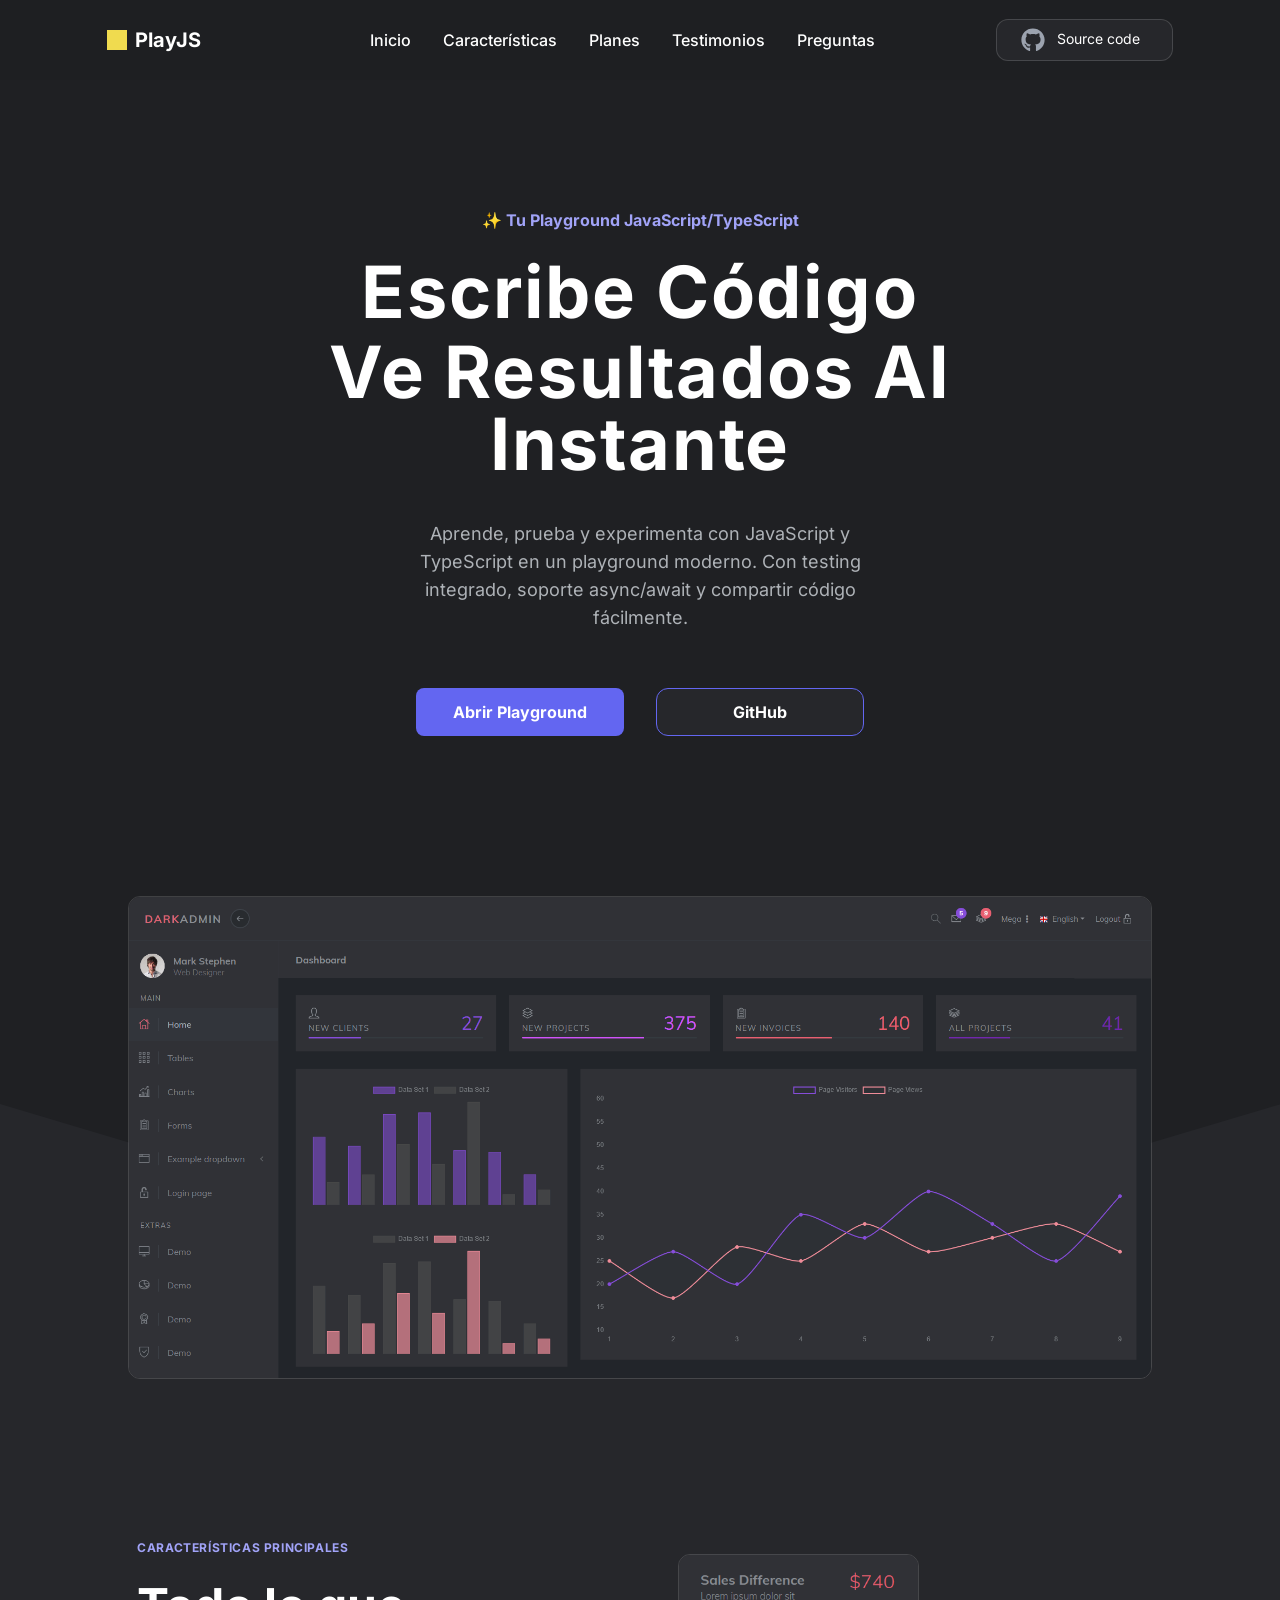
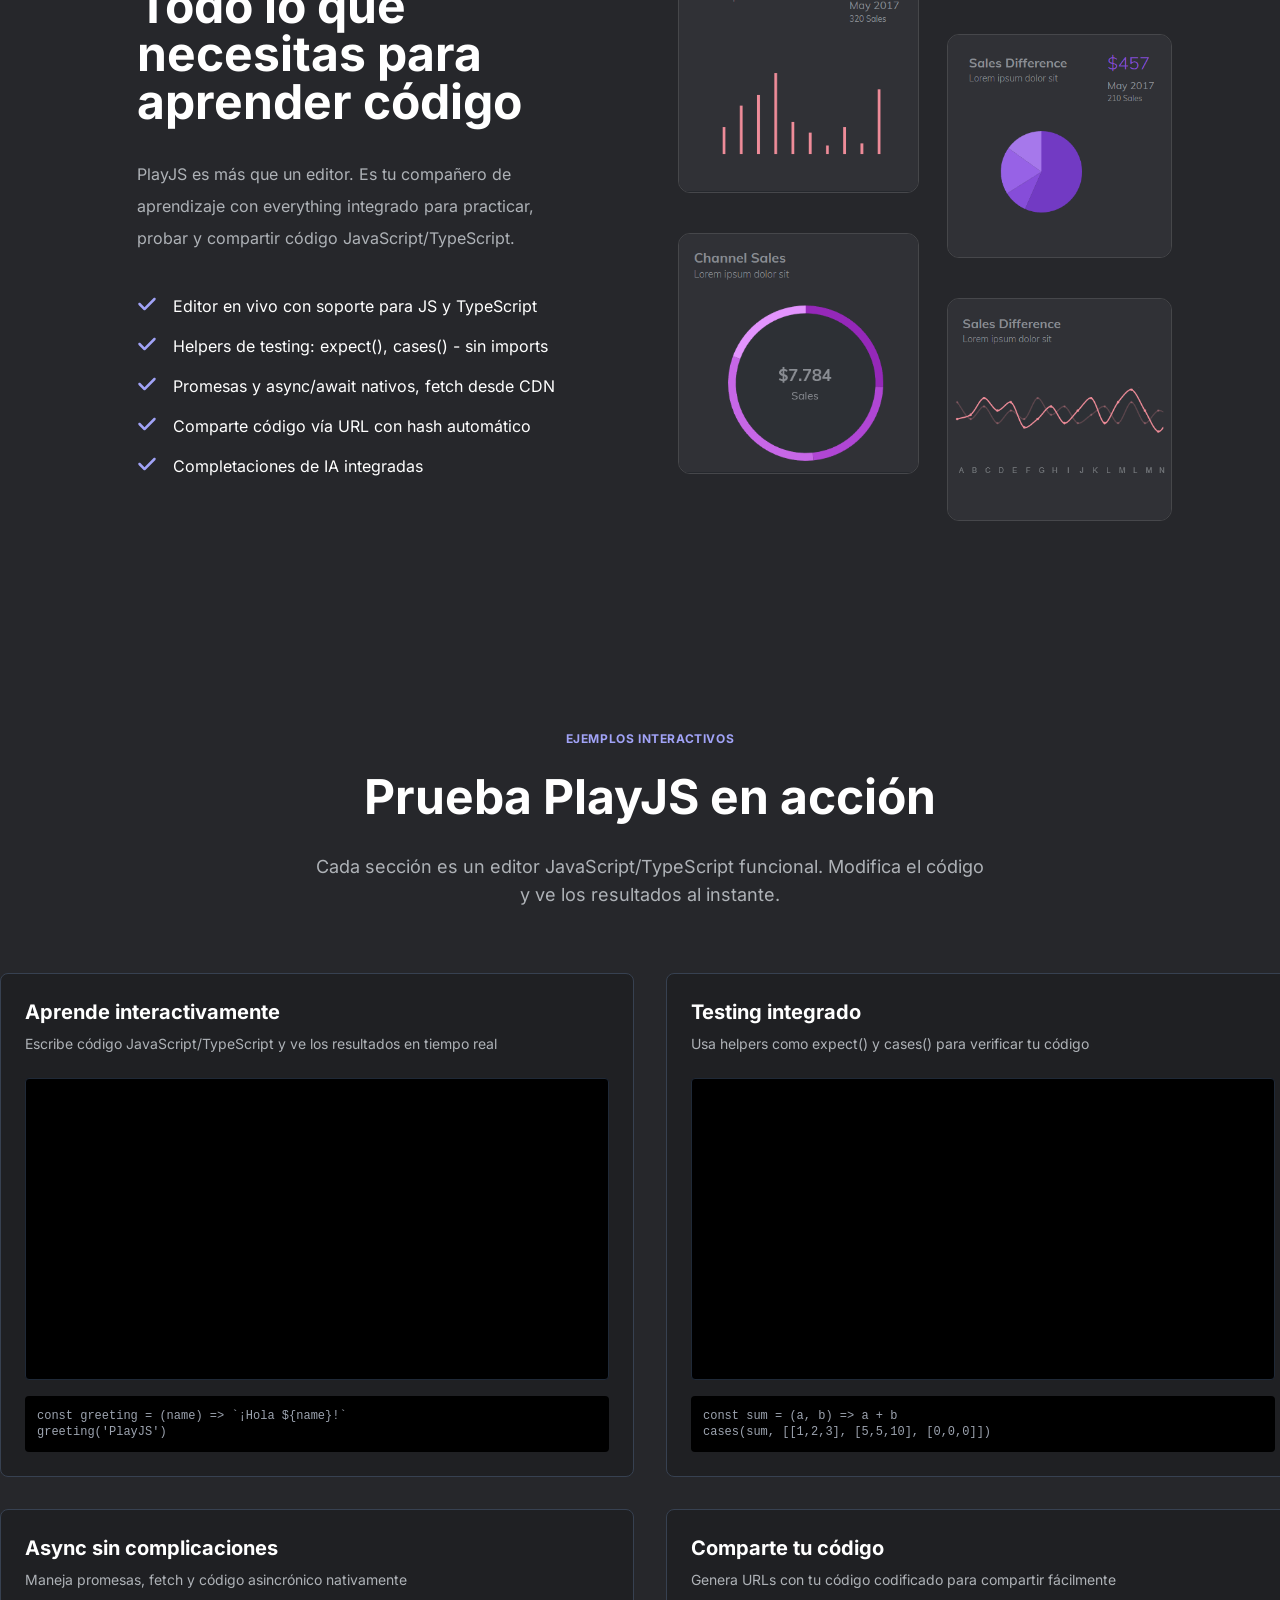
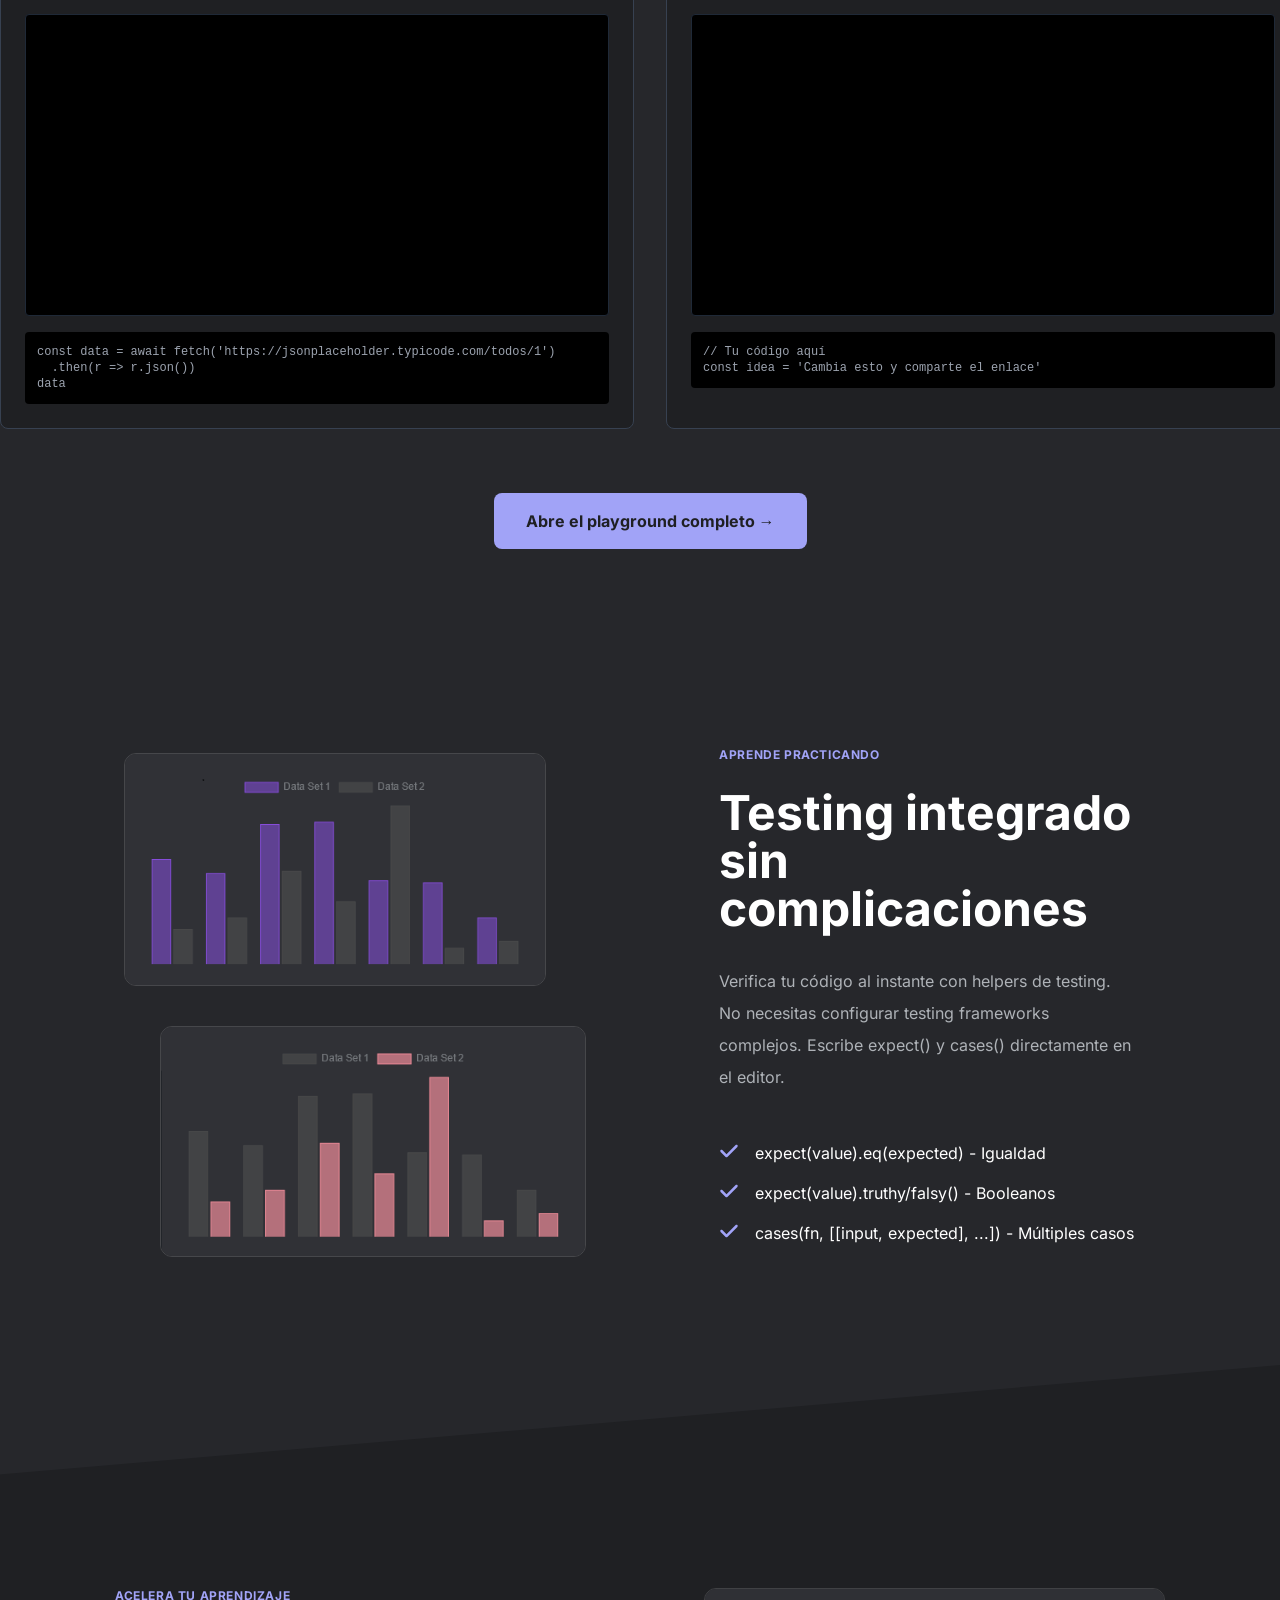
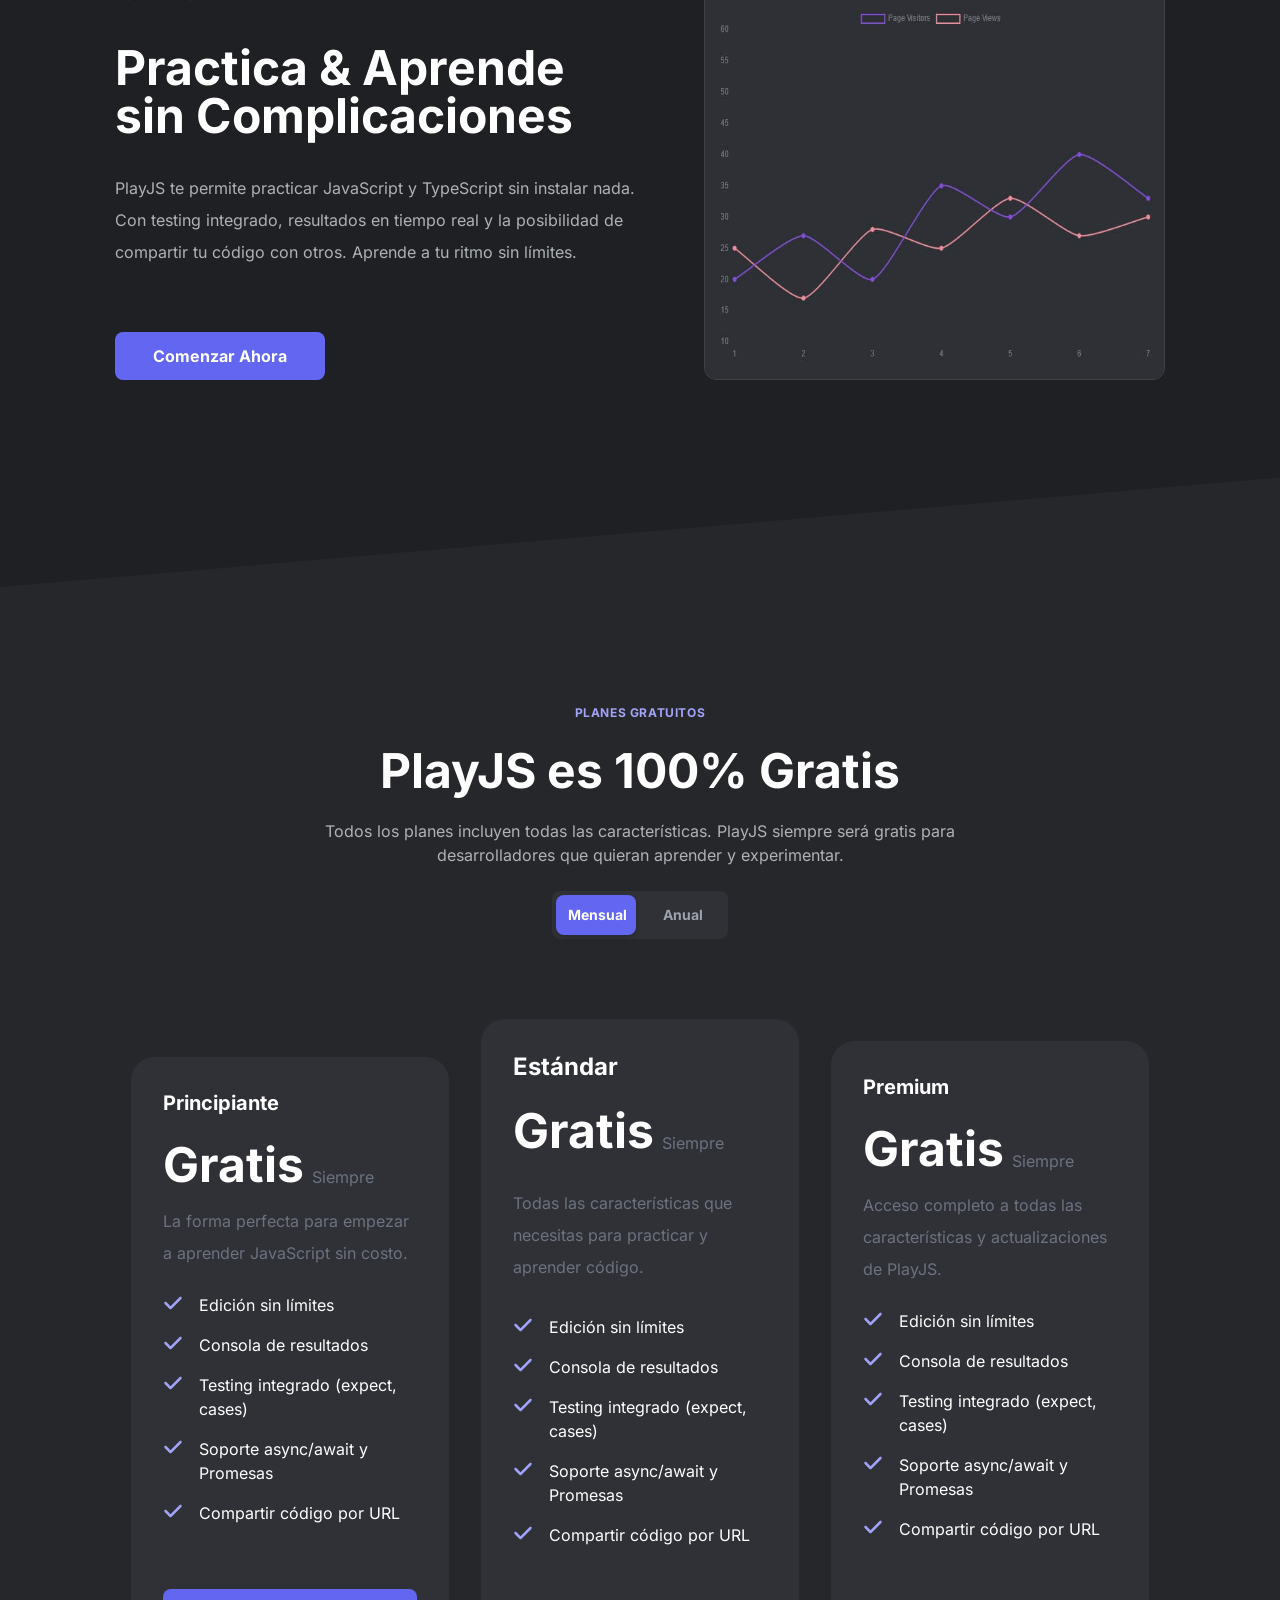
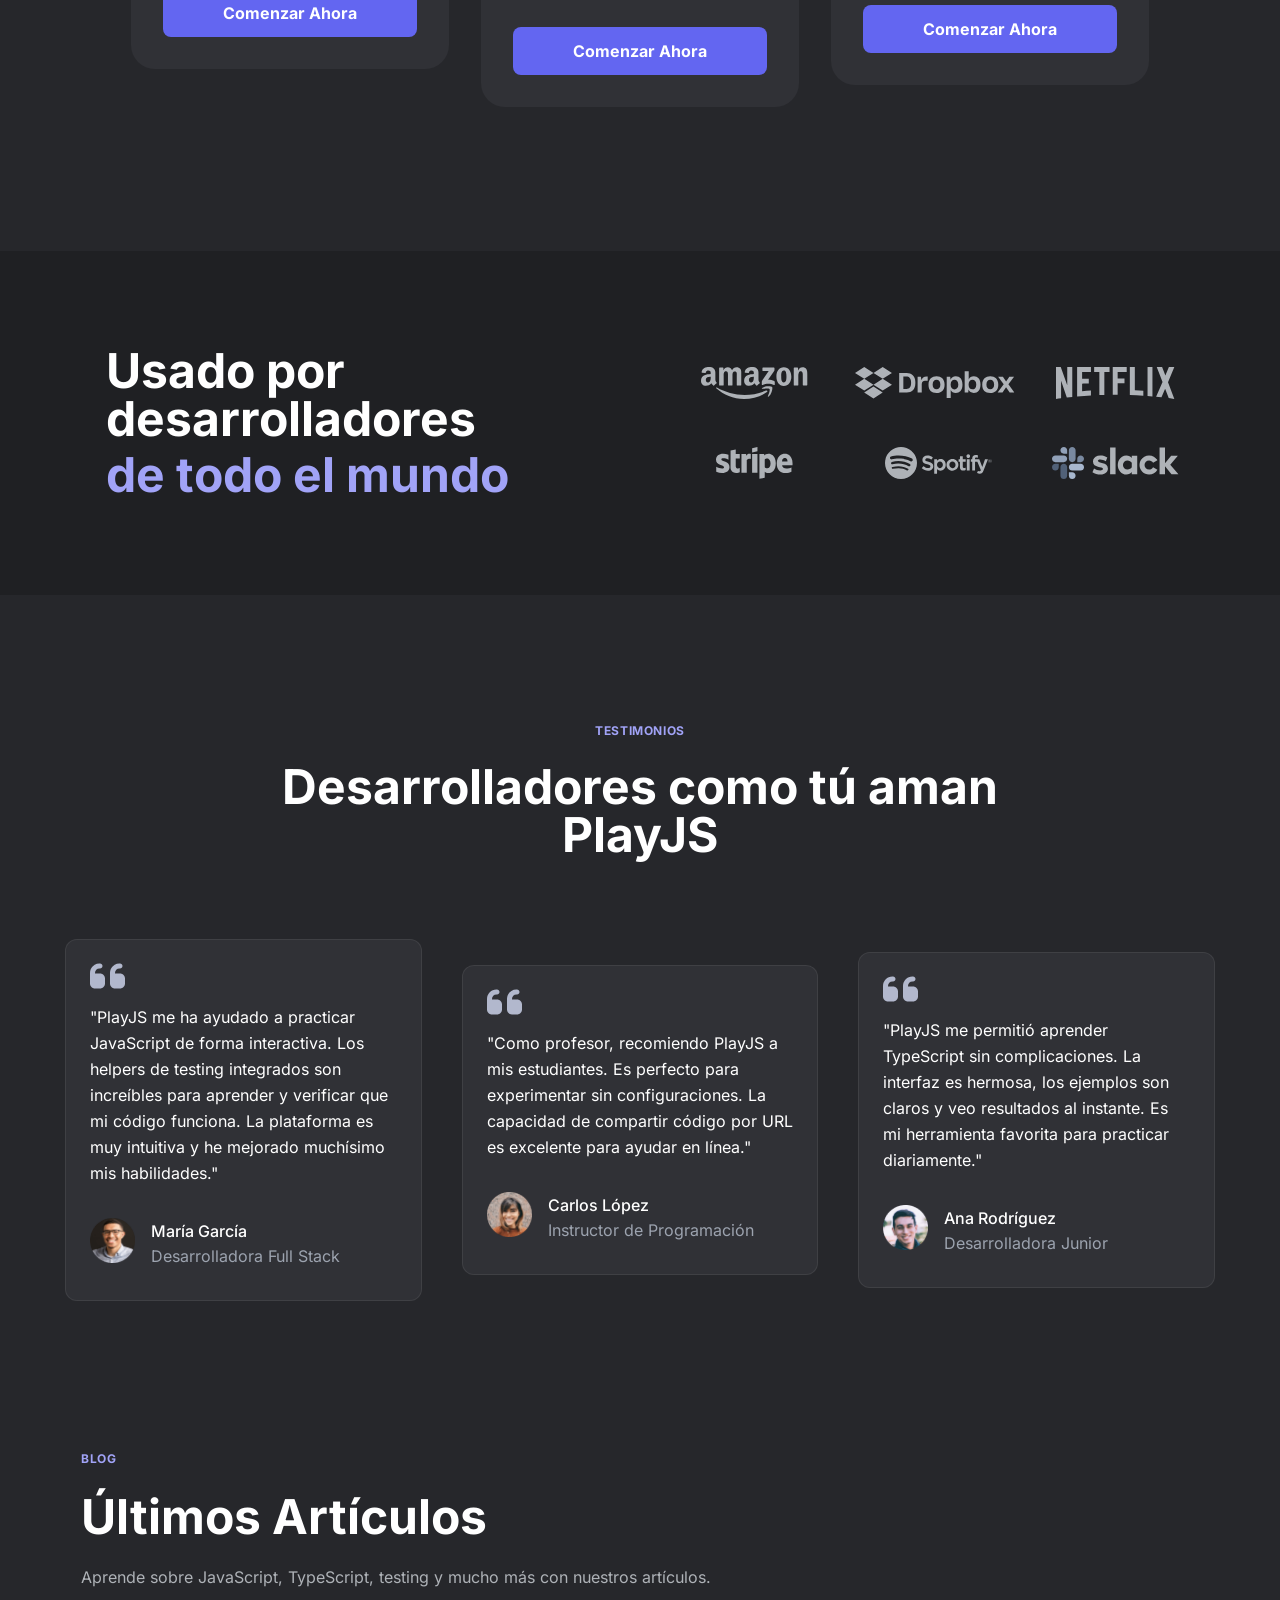
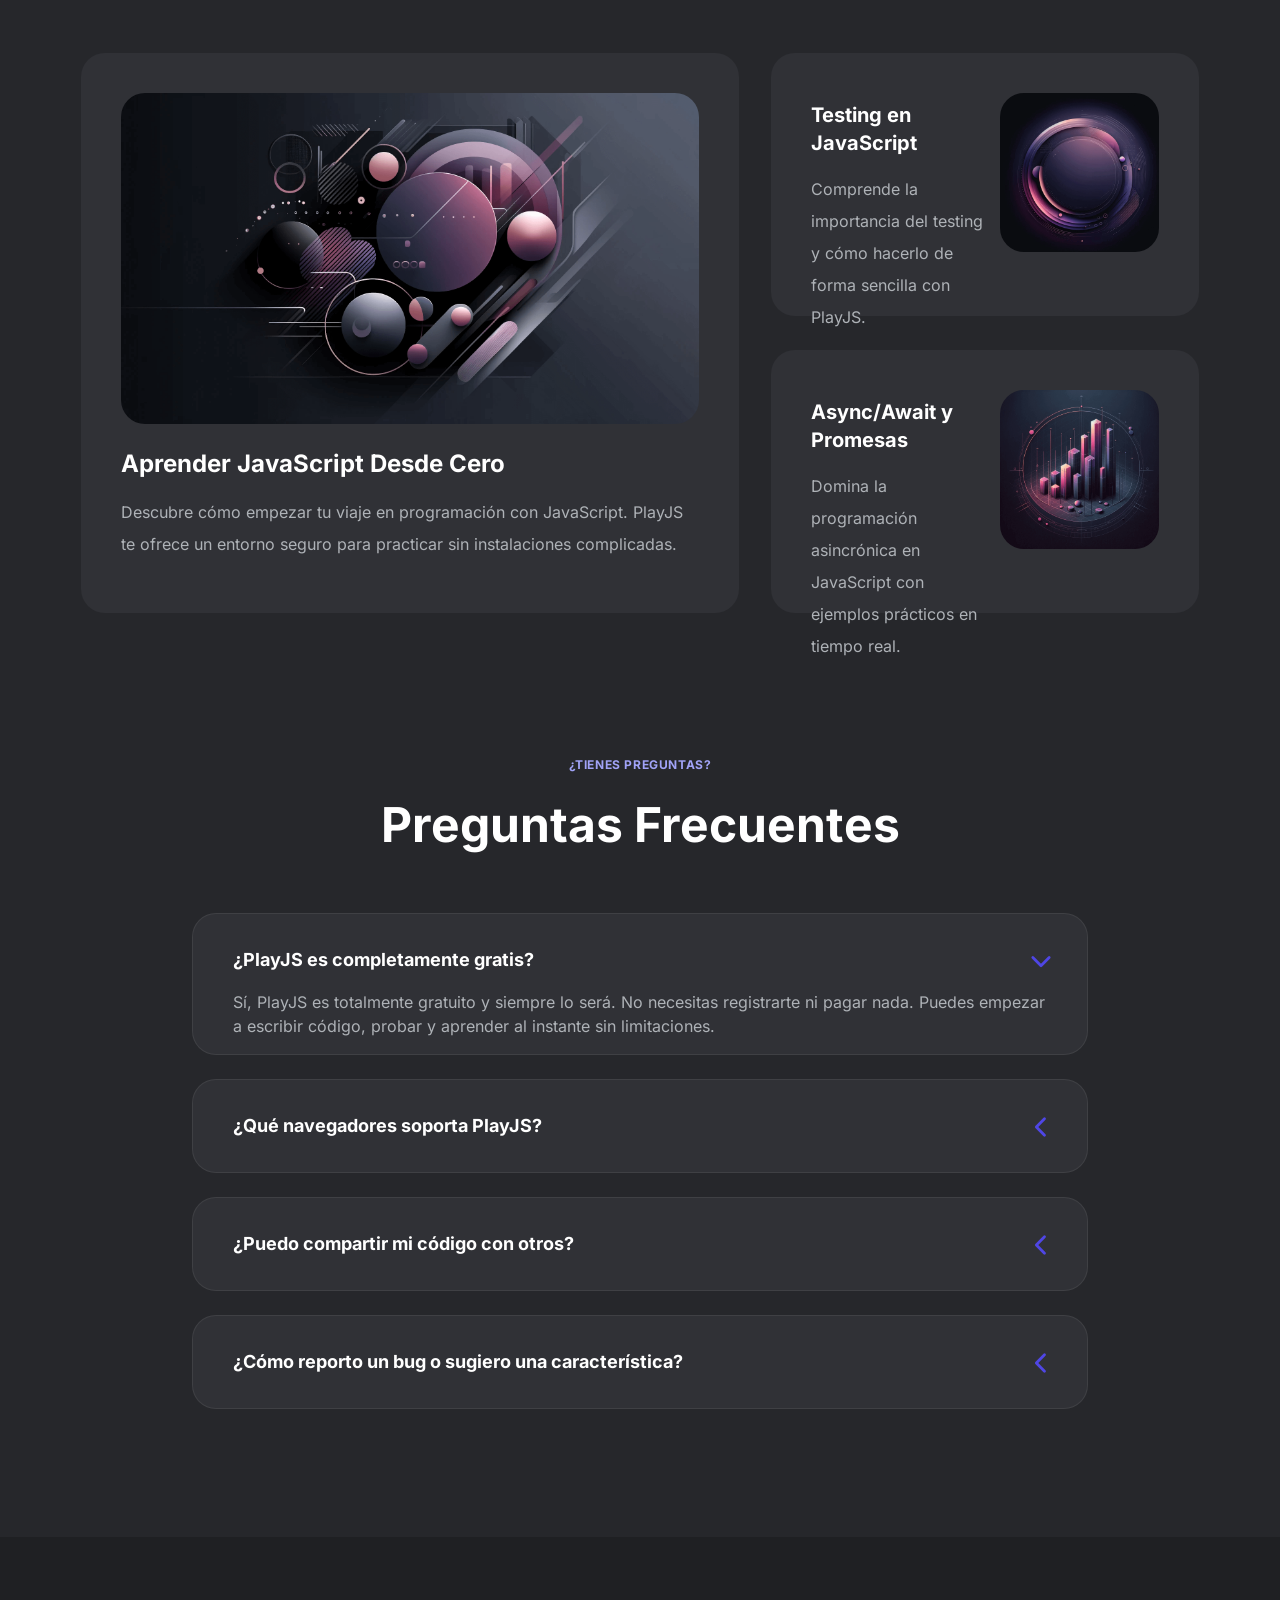
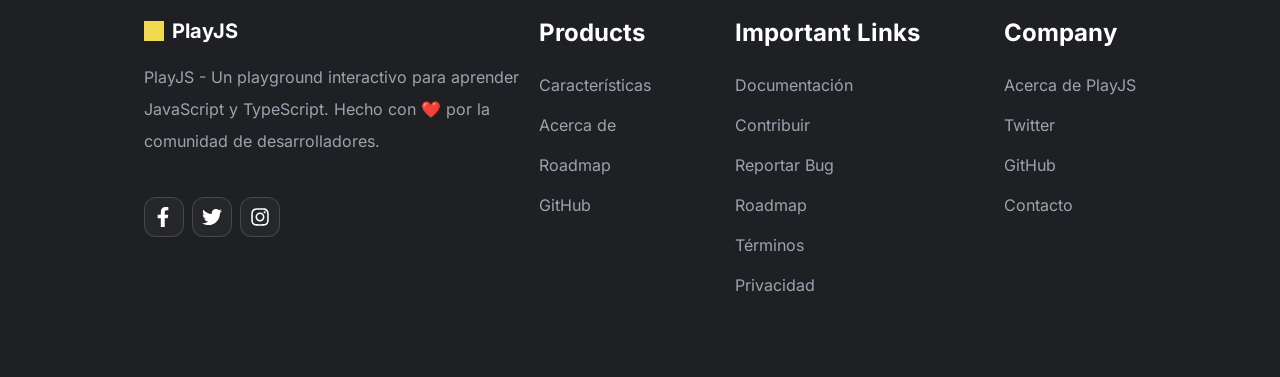
==== commit 02be0f3f: "deploy: salteadorneo/playjs@2e7d8579f778b769355f41ce4c48a44747d06f1e" ====
--- a/index.html
+++ b/index.html
@@ -1,6 +1,11 @@
-<!DOCTYPE html><html lang="en" class="bg-bgDark2"> <head><meta charset="UTF-8"><meta name="viewport" content="width=device-width"><link rel="icon" type="image/svg+xml" href="/favicon.svg"><meta name="generator" content="Astro v4.16.6"><meta name="description" content="Dark themed website template built on AstroJS, designed for fictional startup"><title>PlayJS | Playground JavaScript Web</title><link rel="stylesheet" href="/_astro/index.BQd-1DBc.css">
+<!DOCTYPE html><html lang="en" class="bg-bgDark2"> <head><meta charset="UTF-8"><meta name="viewport" content="width=device-width"><link rel="icon" type="image/svg+xml" href="/favicon.svg"><meta name="generator" content="Astro v4.16.6"><meta name="description" content="Dark themed website template built on AstroJS, designed for fictional startup"><title>PlayJS | Playground JavaScript Web</title><link rel="stylesheet" href="/_astro/index.DOBHlAJR.css">
 <style>.shape-divider-bottom-1665343298{width:100%;overflow:hidden;line-height:0}.shape-divider-bottom-1665343298 svg{position:relative;display:block;width:calc(100% + 1.3px);height:200px}.hero-title-gradient{background:-webkit-linear-gradient(white,#b4add1);-webkit-background-clip:text;-webkit-text-fill-color:transparent}.shape-divider-bottom-1665696614{width:100%;overflow:hidden;line-height:0;transform:rotate(180deg)}.shape-divider-bottom-1665696614 svg{position:relative;display:block;width:calc(100% + 1.3px);height:127px;transform:rotateY(180deg)}.shape-divider-top-1665696661{overflow:hidden;line-height:0}.shape-divider-top-1665696661 svg{position:relative;display:block;width:calc(100% + 1.3px);height:127px;transform:rotateY(180deg)}
-</style></head> <body class="bg-bgDark2"> <main aria-label="Main content">  <style>astro-island,astro-slot,astro-static-slot{display:contents}</style><script>(()=>{var e=async t=>{await(await t())()};(self.Astro||(self.Astro={})).load=e;window.dispatchEvent(new Event("astro:load"));})();;(()=>{var A=Object.defineProperty;var g=(i,o,a)=>o in i?A(i,o,{enumerable:!0,configurable:!0,writable:!0,value:a}):i[o]=a;var d=(i,o,a)=>g(i,typeof o!="symbol"?o+"":o,a);{let i={0:t=>m(t),1:t=>a(t),2:t=>new RegExp(t),3:t=>new Date(t),4:t=>new Map(a(t)),5:t=>new Set(a(t)),6:t=>BigInt(t),7:t=>new URL(t),8:t=>new Uint8Array(t),9:t=>new Uint16Array(t),10:t=>new Uint32Array(t),11:t=>1/0*t},o=t=>{let[l,e]=t;return l in i?i[l](e):void 0},a=t=>t.map(o),m=t=>typeof t!="object"||t===null?t:Object.fromEntries(Object.entries(t).map(([l,e])=>[l,o(e)]));class y extends HTMLElement{constructor(){super(...arguments);d(this,"Component");d(this,"hydrator");d(this,"hydrate",async()=>{var b;if(!this.hydrator||!this.isConnected)return;let e=(b=this.parentElement)==null?void 0:b.closest("astro-island[ssr]");if(e){e.addEventListener("astro:hydrate",this.hydrate,{once:!0});return}let c=this.querySelectorAll("astro-slot"),n={},h=this.querySelectorAll("template[data-astro-template]");for(let r of h){let s=r.closest(this.tagName);s!=null&&s.isSameNode(this)&&(n[r.getAttribute("data-astro-template")||"default"]=r.innerHTML,r.remove())}for(let r of c){let s=r.closest(this.tagName);s!=null&&s.isSameNode(this)&&(n[r.getAttribute("name")||"default"]=r.innerHTML)}let p;try{p=this.hasAttribute("props")?m(JSON.parse(this.getAttribute("props"))):{}}catch(r){let s=this.getAttribute("component-url")||"<unknown>",v=this.getAttribute("component-export");throw v&&(s+=` (export ${v})`),console.error(`[hydrate] Error parsing props for component ${s}`,this.getAttribute("props"),r),r}let u;await this.hydrator(this)(this.Component,p,n,{client:this.getAttribute("client")}),this.removeAttribute("ssr"),this.dispatchEvent(new CustomEvent("astro:hydrate"))});d(this,"unmount",()=>{this.isConnected||this.dispatchEvent(new CustomEvent("astro:unmount"))})}disconnectedCallback(){document.removeEventListener("astro:after-swap",this.unmount),document.addEventListener("astro:after-swap",this.unmount,{once:!0})}connectedCallback(){if(!this.hasAttribute("await-children")||document.readyState==="interactive"||document.readyState==="complete")this.childrenConnectedCallback();else{let e=()=>{document.removeEventListener("DOMContentLoaded",e),c.disconnect(),this.childrenConnectedCallback()},c=new MutationObserver(()=>{var n;((n=this.lastChild)==null?void 0:n.nodeType)===Node.COMMENT_NODE&&this.lastChild.nodeValue==="astro:end"&&(this.lastChild.remove(),e())});c.observe(this,{childList:!0}),document.addEventListener("DOMContentLoaded",e)}}async childrenConnectedCallback(){let e=this.getAttribute("before-hydration-url");e&&await import(e),this.start()}async start(){let e=JSON.parse(this.getAttribute("opts")),c=this.getAttribute("client");if(Astro[c]===void 0){window.addEventListener(`astro:${c}`,()=>this.start(),{once:!0});return}try{await Astro[c](async()=>{let n=this.getAttribute("renderer-url"),[h,{default:p}]=await Promise.all([import(this.getAttribute("component-url")),n?import(n):()=>()=>{}]),u=this.getAttribute("component-export")||"default";if(!u.includes("."))this.Component=h[u];else{this.Component=h;for(let f of u.split("."))this.Component=this.Component[f]}return this.hydrator=p,this.hydrate},e,this)}catch(n){console.error(`[astro-island] Error hydrating ${this.getAttribute("component-url")}`,n)}}attributeChangedCallback(){this.hydrate()}}d(y,"observedAttributes",["props"]),customElements.get("astro-island")||customElements.define("astro-island",y)}})();</script><astro-island uid="NXk1R" prefix="r0" component-url="/_astro/Navbar.DLhM-nPY.js" component-export="Navbar" renderer-url="/_astro/client.BIGLHmRd.js" props="{}" ssr="" client="load" opts="{&quot;name&quot;:&quot;Navbar&quot;,&quot;value&quot;:true}" await-children=""><nav class="w-full h-20 flex flex-col justify-center items-center fixed bg-bgDark1 lg:bg-bgDarkTransparent z-40 lg:backdrop-blur-xl" aria-label="Main navigation"><div class="2xl:w-[1280px] xl:w-10/12 w-11/12 flex justify-between items-center relative"><div style="opacity:0;will-change:opacity"><a href="/#home" aria-label="Home"><div class="flex justify-start items-center grow basis-0"><div class="text-white mr-2 text-6xl"><div class="size-5 bg-[#f0db4f]"></div></div><div class="text-white font-[&#x27;Inter&#x27;] font-bold text-xl">PlayJS</div></div></a></div><div style="opacity:0;will-change:opacity"><div class="hidden lg:flex h-full pl-12 pb-2"><a class="text-white lg:text-base text-2xl  leading-6 mr-4 ml-4   2xl:mr-6 2xl:ml-6 cursor-pointer font-normal lg:font-medium hover:scale-110 transition h-full pt-2" href="/#home" aria-label="Home">Home</a><a class="text-white lg:text-base text-2xl  leading-6 mr-4 ml-4   2xl:mr-6 2xl:ml-6 cursor-pointer font-normal lg:font-medium hover:scale-110 transition h-full pt-2" href="/#features" aria-label="Features">Features</a><a class="text-white lg:text-base text-2xl  leading-6 mr-4 ml-4   2xl:mr-6 2xl:ml-6 cursor-pointer font-normal lg:font-medium hover:scale-110 transition h-full pt-2" href="/#pricing" aria-label="Pricing">Pricing</a><a class="text-white lg:text-base text-2xl  leading-6 mr-4 ml-4   2xl:mr-6 2xl:ml-6 cursor-pointer font-normal lg:font-medium hover:scale-110 transition h-full pt-2" href="/#feedback" aria-label="Feedback">Feedback</a><a class="text-white lg:text-base text-2xl  leading-6 mr-4 ml-4   2xl:mr-6 2xl:ml-6 cursor-pointer font-normal lg:font-medium hover:scale-110 transition h-full pt-2" href="/#FAQ" aria-label="FAQ">FAQ</a></div></div><div style="opacity:0;will-change:opacity"><div class="grow basis-0 justify-end hidden lg:flex"><a class="text-white main-border-gray rounded-xl
-           bg-bgDark2 hover:bg-bgDark3  border-gray-700 pl-6 pr-8 pt-2 pb-2 text-sm flex" href="https://github.com/matt765/Tidestream" target="_blank" aria-label="source code"><svg xmlns="http://www.w3.org/2000/svg" viewBox="0 0 496 512" class="w-6 h-6 mr-3 fill-gray-400"><path d="M165.9 397.4c0 2-2.3 3.6-5.2 3.6-3.3.3-5.6-1.3-5.6-3.6 0-2 2.3-3.6 5.2-3.6 3-.3 5.6 1.3 5.6 3.6zm-31.1-4.5c-.7 2 1.3 4.3 4.3 4.9 2.6 1 5.6 0 6.2-2s-1.3-4.3-4.3-5.2c-2.6-.7-5.5.3-6.2 2.3zm44.2-1.7c-2.9.7-4.9 2.6-4.6 4.9.3 2 2.9 3.3 5.9 2.6 2.9-.7 4.9-2.6 4.6-4.6-.3-1.9-3-3.2-5.9-2.9zM244.8 8C106.1 8 0 113.3 0 252c0 110.9 69.8 205.8 169.5 239.2 12.8 2.3 17.3-5.6 17.3-12.1 0-6.2-.3-40.4-.3-61.4 0 0-70 15-84.7-29.8 0 0-11.4-29.1-27.8-36.6 0 0-22.9-15.7 1.6-15.4 0 0 24.9 2 38.6 25.8 21.9 38.6 58.6 27.5 72.9 20.9 2.3-16 8.8-27.1 16-33.7-55.9-6.2-112.3-14.3-112.3-110.5 0-27.5 7.6-41.3 23.6-58.9-2.6-6.5-11.1-33.3 2.6-67.9 20.9-6.5 69 27 69 27 20-5.6 41.5-8.5 62.8-8.5s42.8 2.9 62.8 8.5c0 0 48.1-33.6 69-27 13.7 34.7 5.2 61.4 2.6 67.9 16 17.7 25.8 31.5 25.8 58.9 0 96.5-58.9 104.2-114.8 110.5 9.2 7.9 17 22.9 17 46.4 0 33.7-.3 75.4-.3 83.6 0 6.5 4.6 14.4 17.3 12.1C428.2 457.8 496 362.9 496 252 496 113.3 383.5 8 244.8 8zM97.2 352.9c-1.3 1-1 3.3.7 5.2 1.6 1.6 3.9 2.3 5.2 1 1.3-1 1-3.3-.7-5.2-1.6-1.6-3.9-2.3-5.2-1zm-10.8-8.1c-.7 1.3.3 2.9 2.3 3.9 1.6 1 3.6.7 4.3-.7.7-1.3-.3-2.9-2.3-3.9-2-.6-3.6-.3-4.3.7zm32.4 35.6c-1.6 1.3-1 4.3 1.3 6.2 2.3 2.3 5.2 2.6 6.5 1 1.3-1.3.7-4.3-1.3-6.2-2.2-2.3-5.2-2.6-6.5-1zm-11.4-14.7c-1.6 1-1.6 3.6 0 5.9 1.6 2.3 4.3 3.3 5.6 2.3 1.6-1.3 1.6-3.9 0-6.2-1.4-2.3-4-3.3-5.6-2z"></path></svg><span class="pt-px">Source code</span></a></div></div><div class="lg:hidden flex flex-col  px-2 py-3 border-solid border border-gray-600 rounded-md cursor-pointer hover:bg-bgDark2"><div class="w-5 h-0.5 bg-gray-500  mb-1"></div><div class="w-5 h-0.5 bg-gray-500  mb-1"></div><div class="w-5 h-0.5 bg-gray-500 "></div></div></div></nav><!--astro:end--></astro-island> <astro-island uid="Z19yONz" prefix="r1" component-url="/_astro/Hero.Q358ZmiO.js" component-export="Hero" renderer-url="/_astro/client.BIGLHmRd.js" props="{}" ssr="" client="load" opts="{&quot;name&quot;:&quot;Hero&quot;,&quot;value&quot;:true}" await-children=""><section class="w-screen  flex justify-center items-center bg-bgDark1 mb-[28vw] md:mb-[18vw] lg:mb-[10vw] xl:mb-[13vw] 2xl:mb-60 hero-bg-gradient pb-24 sm:pb-32 md:pb-44 lg:pb-0" id="home"><div class="w-full md:w-[800px] xl:w-[900px] flex flex-col justify-center items-center pt-16 md:pt-16 lg:pt-20 text-center"><div style="opacity:0;will-change:opacity,transform;transform:translateY(10px)"><h3 class="text-secondaryColor text-sm sm:text-base  mb-6 sm:mt-32 mt-16  font-bold">Discover new data flow</h3></div><div style="opacity:0;will-change:opacity,transform;transform:translateY(10px)"><div class="text-5xl sm:text-6xl lg:text-7xl xl:text-7xl font-bold tracking-wide  text-primaryText  px-8 sm:px-8 md:px-20 lg:px-4"><h1 class="inline md:hidden">Analytics</h1><h1 class="hidden md:inline">Analytic tools suite</h1></div><h1 class="mt-2 sm:mt-2 text-4xl sm:text-6xl lg:text-7xl xl:text-7xl font-bold tracking-wide  text-primaryText  px-8 sm:px-20 md:px-24 lg:px-24">for developers</h1></div><div style="opacity:0;will-change:opacity,transform;transform:translateY(10px)"><h2 class="text-secondaryText text-sm lg:text-base xl:text-lg sm:text-base mt-10 px-12 sm:px-48 ">Experience seamless business integrations and powerful insights with our cutting-edge analytic tools.</h2></div><div style="opacity:0;will-change:opacity,transform;transform:translateY(10px)"><div class="flex flex-col gap-2 sm:flex-row mt-14 mb-24 sm:mb-40 justify-center"><button class="contained-button w-64 sm:w-52 h-12 mr-0 sm:mr-4 lg:mr-6 mb-2 sm:mb-0" aria-label="Get started">Get Started</button><button class="w-64 sm:w-52 h-12 rounded-xl font-bold text-primaryText border border-solid  flex justify-center items-center cursor-pointer bg-bgDark2 hover:bg-bgDark3 border-primaryColor transition" aria-label="Live demo">Live demo</button></div></div><div style="opacity:0;z-index:20;will-change:opacity,transform;transform:translateY(10px)"><div class="relative w-screen flex justify-center "><img src="/_astro/dashboard.CJUpUggb.jpg" alt="Dashboard image" class="w-4/5 2xl:w-[1200px] mx-auto absolute z-10 rounded-xl main-border-gray hero-dashboard-border-gradient lg:top-6 xl:top-0"/></div></div><div class="relative w-screen flex justify-center "><div class="shape-divider-bottom-1665343298 mt-4 sm:mt-16 md:mt-52 hidden lg:block"><svg data-name="Layer 1" xmlns="http://www.w3.org/2000/svg" viewBox="0 0 1200 120" preserveAspectRatio="none" class="bg-bgDark2"><path d="M1200 0L0 0 598.97 114.72 1200 0z" class="shape-fill bg-bgDark1  fill-bgDark1"></path></svg></div></div></div></section><!--astro:end--></astro-island> <astro-island uid="1bd4NJ" prefix="r2" component-url="/_astro/Features1.BuEVyHHa.js" component-export="Features1" renderer-url="/_astro/client.BIGLHmRd.js" props="{}" ssr="" client="load" opts="{&quot;name&quot;:&quot;Features1&quot;,&quot;value&quot;:true}" await-children=""><section class="w-full bg-bgDark2 pt-24 -mt-8  mb-8 sm:-mt-8 sm:mb-24 xl:-mt-8 2xl:mt-0    md:pt-[12vw] lg:pt-16" id="features"><div style="opacity:0"><div class="flex flex-wrap items-center 2xl:w-[1450px] xl:w-[1300px] w-11/12 mx-auto md:pl-4 xl:pr-16 xl:pl-16"><div class="w-full lg:w-1/2 mb-12 lg:mb-0"><div class="mx-auto lg:mx-auto w-11/12 sm:w-4/5 md:w-3/4 lg:w-unset"><span class="block-subtitle">Embrace Innovation</span><h2 class="mt-6 mb-8 text-4xl lg:text-5xl block-big-title">Unlike any tool you used before</h2><p class="mb-10 text-secondaryText leading-loose">Discover a new level of data analysis with our innovative and user-friendly platform. Transform your business needs with actionable insights.</p><ul class="mb-6 text-primaryText"><li class="mb-4 flex"><div class="rounded-full bg-transparent w-5 h-5 flex justify-center items-center mr-4"><svg xmlns="http://www.w3.org/2000/svg" viewBox="0 0 512 512" width="20px" height="20px" class="fill-secondaryColor"><path d="M470.6 105.4c12.5 12.5 12.5 32.8 0 45.3l-256 256c-12.5 12.5-32.8 12.5-45.3 0l-128-128c-12.5-12.5-12.5-32.8 0-45.3s32.8-12.5 45.3 0L192 338.7 425.4 105.4c12.5-12.5 32.8-12.5 45.3 0z"></path></svg></div><span>Real-time data visualization</span></li><li class="mb-4 flex"><div class="rounded-full bg-transparent w-5 h-5 flex justify-center items-center mr-4"><svg xmlns="http://www.w3.org/2000/svg" viewBox="0 0 512 512" width="20px" height="20px" class="fill-secondaryColor"><path d="M470.6 105.4c12.5 12.5 12.5 32.8 0 45.3l-256 256c-12.5 12.5-32.8 12.5-45.3 0l-128-128c-12.5-12.5-12.5-32.8 0-45.3s32.8-12.5 45.3 0L192 338.7 425.4 105.4c12.5-12.5 32.8-12.5 45.3 0z"></path></svg></div><span>Advanced predictive analytics</span></li><li class="mb-4 flex"><div class="rounded-full bg-transparent w-5 h-5 flex justify-center items-center mr-4"><svg xmlns="http://www.w3.org/2000/svg" viewBox="0 0 512 512" width="20px" height="20px" class="fill-secondaryColor"><path d="M470.6 105.4c12.5 12.5 12.5 32.8 0 45.3l-256 256c-12.5 12.5-32.8 12.5-45.3 0l-128-128c-12.5-12.5-12.5-32.8 0-45.3s32.8-12.5 45.3 0L192 338.7 425.4 105.4c12.5-12.5 32.8-12.5 45.3 0z"></path></svg></div><span>Seamless integration with APIs</span></li></ul></div></div><div class="w-3/4 mx-auto lg:w-1/2 flex flex-wrap lg:-mx-4 sm:pr-8 lg:pt-10 justify-center lg:pl-4 xl:px-8"><div class="mb-8 lg:mb-0 w-full sm:w-1/2 px-2 lg:px-0"><div class="mb-4 py-3 pl-3 pr-2 rounded"><img src="/_astro/feature1.CzWyNRQ6.jpg" alt="Feature image 1" class="rounded-xl  main-border-gray mx-auto sm:mx-unset" aria-label="Feature image 1"/></div><div class="py-3 pl-3 pr-2 rounded "><img src="/_astro/feature2.DrnEVr6_.jpg" alt="Feature image 2" class="rounded-xl  main-border-gray mx-auto sm:mx-unset" aria-label="Feature image 2"/></div></div><div class="w-1/2 lg:mt-20  pt-12 lg:pt-0 px-2 hidden sm:inline-block"><div class="mb-4 py-3 pl-3 pr-2 rounded-lg "><img src="/_astro/feature3.BDhSYK7X.jpg" alt="Feature image 3" class="rounded-xl  main-border-gray" aria-label="Feature image 3"/></div><div class="py-3 pl-3 pr-2 rounded-lg "><img src="/_astro/feature4.Bl4cjQX_.jpg" alt="Feature image 4" class="rounded-xl  main-border-gray" aria-label="Feature image 4"/></div></div></div></div></div></section><!--astro:end--></astro-island> <astro-island uid="2wuyov" prefix="r3" component-url="/_astro/Features2.CLf9k0fp.js" component-export="Features2" renderer-url="/_astro/client.BIGLHmRd.js" props="{}" ssr="" client="load" opts="{&quot;name&quot;:&quot;Features2&quot;,&quot;value&quot;:true}" await-children=""><section class="w-full bg-bgDark2 mt-12 sm:mt-24 mb-12 lg:my-20 lg:mb-24 pt-4"><div style="opacity:0"><div class="flex flex-wrap items-center 2xl:w-[1450px] xl:w-[1300px] w-11/12 mx-auto md:pl-4 xl:pr-16 xl:pl-16"><div class="w-11/12 sm:w-3/4 mx-auto lg:w-1/2 flex flex-wrap lg:-mx-4 sm:pr-8 justify-center order-last lg:order-first"><div class="mb-8 lg:mb-0 w-full px-2 lg:pl-16 flex flex-col justify-center md:pl-8"><div class="mb-4 py-3 md:pl-3 md:pr-20 lg:pr-12 rounded"><img src="/_astro/feature5.CXfXwEaP.jpg" alt="Feature image 5" class="rounded-xl  main-border-gray"/></div><div class="py-3 md:pl-20 lg:pl-12 md:pr-2 rounded "><img src="/_astro/feature6.BY2O3PWM.jpg" alt="Feature image 6" class="rounded-xl  main-border-gray"/></div></div></div><div class="w-full lg:w-1/2 mb-12 lg:mb-0 xl:pl-8"><div class="mx-auto lg:mx-auto w-11/12 sm:w-4/5 md:w-3/4 lg:w-unset"><span class="block-subtitle">Make Data-Driven Decisions</span><h2 class="mt-6 mb-8 text-4xl lg:text-5xl block-big-title">Issue tracking you’ll enjoy using</h2><p class="mb-12 text-secondaryText leading-loose">Monitor and track data issues with ease using our intuitive and efficient issue tracking system. Stay ahead of potential problems and improve your workflow.</p><ul class="mb-6 text-primaryText"><li class="mb-4 flex"><div class="rounded-full bg-transparent w-5 h-5 flex justify-center items-center mr-4"><svg xmlns="http://www.w3.org/2000/svg" viewBox="0 0 512 512" width="20px" height="20px" class="fill-secondaryColor"><path d="M470.6 105.4c12.5 12.5 12.5 32.8 0 45.3l-256 256c-12.5 12.5-32.8 12.5-45.3 0l-128-128c-12.5-12.5-12.5-32.8 0-45.3s32.8-12.5 45.3 0L192 338.7 425.4 105.4c12.5-12.5 32.8-12.5 45.3 0z"></path></svg></div><span>Collaborative environment</span></li><li class="mb-4 flex"><div class="rounded-full bg-transparent w-5 h-5 flex justify-center items-center mr-4"><svg xmlns="http://www.w3.org/2000/svg" viewBox="0 0 512 512" width="20px" height="20px" class="fill-secondaryColor"><path d="M470.6 105.4c12.5 12.5 12.5 32.8 0 45.3l-256 256c-12.5 12.5-32.8 12.5-45.3 0l-128-128c-12.5-12.5-12.5-32.8 0-45.3s32.8-12.5 45.3 0L192 338.7 425.4 105.4c12.5-12.5 32.8-12.5 45.3 0z"></path></svg></div><span>Smart issue categorization</span></li><li class="mb-4 flex"><div class="rounded-full bg-transparent w-5 h-5 flex justify-center items-center mr-4"><svg xmlns="http://www.w3.org/2000/svg" viewBox="0 0 512 512" width="20px" height="20px" class="fill-secondaryColor"><path d="M470.6 105.4c12.5 12.5 12.5 32.8 0 45.3l-256 256c-12.5 12.5-32.8 12.5-45.3 0l-128-128c-12.5-12.5-12.5-32.8 0-45.3s32.8-12.5 45.3 0L192 338.7 425.4 105.4c12.5-12.5 32.8-12.5 45.3 0z"></path></svg></div><span>Customizable notifications</span></li></ul></div></div></div></div></section><!--astro:end--></astro-island> <astro-island uid="CFglv" prefix="r4" component-url="/_astro/FeaturesDiagonal.BWisK4nb.js" component-export="FeaturesDiagonal" renderer-url="/_astro/client.BIGLHmRd.js" props="{}" ssr="" client="load" opts="{&quot;name&quot;:&quot;FeaturesDiagonal&quot;,&quot;value&quot;:true}" await-children=""><section class="lg:mb-16 w-full flex flex-col justify-center items-center bg-bgDark1"><div class="shape-divider-bottom-1665696614"><svg data-name="Layer 1" xmlns="http://www.w3.org/2000/svg" viewBox="0 0 1200 120" preserveAspectRatio="none" class="bg-bgDark2  fill-bgDark2"><path d="M1200 120L0 16.48 0 0 1200 0 1200 120z" class="bg-bgDark1  fill-bgDark1"></path></svg></div><div style="opacity:0"><div class=" 2xl:w-[1150px] xl:w-[1050px]  md:w-4/5 flex justify-center bg-bgDark1 pt-12 lg:pt-24 pb-8 lg:pb-20 mx-auto lg:flex-row flex-col"><div class="w-3/4 lg:w-1/2 flex flex-col lg:mx-unset mx-auto"><span class="block-subtitle">Accelerate Your Success</span><h2 class="mt-10 mb-8 text-4xl lg:text-5xl block-big-title">Build &amp; Launch without problems</h2><p class="mb-16 text-secondaryText leading-loose">Our platform enables you to launch your data-driven projects with ease. Boost productivity and achieve better results. Empower your decision-making with advanced analytics</p><button class="w-[210px] h-12 contained-button mr-10 " aria-label="Get started">Get Started</button></div><div class="w-4/5 lg:w-1/2 lg:pl-16 flex justify-center mx-auto pt-16 lg:pt-0"><img src="/_astro/featuresdiagonal.Odwo-D4x.jpg" alt="Feature image" class="rounded-xl  main-border-gray"/></div></div></div><div class="shape-divider-top-1665696661 w-full"><svg data-name="Layer 1" xmlns="http://www.w3.org/2000/svg" viewBox="0 0 1200 120" preserveAspectRatio="none" class="bg-bgDark2 fill-bgDark2"><path d="M1200 120L0 16.48 0 0 1200 0 1200 120z" class="bg-bgDark1 fill-bgDark1"></path></svg></div></section><!--astro:end--></astro-island> <astro-island uid="Z1XQRsR" prefix="r5" component-url="/_astro/Pricing.V-CcPdno.js" component-export="Pricing" renderer-url="/_astro/client.BIGLHmRd.js" props="{}" ssr="" client="load" opts="{&quot;name&quot;:&quot;Pricing&quot;,&quot;value&quot;:true}" await-children=""><section class="w-screen flex justify-center bg-bgDark2 relative"><div class="absolute -top-16" id="pricing"></div><div class="pb-20 pt-12 bg-bgDark2  2xl:w-[1150px] lg:w-[1050px]  md:w-4/5 "><div style="opacity:0"><div class="container mx-auto px-4"><div class="max-w-2xl mx-auto text-center mb-16"><span class="block-subtitle">Find Your Perfect Fit</span><h2 class="mt-6 mb-6 text-4xl lg:text-5xl font-bold font-heading text-primaryText">Choose your best plan</h2><p class="mb-6 text-secondaryText">Select the plan that suits your needs and benefit from our analytics tools.</p><label class="mx-auto bg-bgDark3 relative flex justify-between items-center group text-xl w-44 h-12 rounded-lg pr-36 pl-1 cursor-pointer"><input type="checkbox" class="peer appearance-none"/><span class="h-8 w-[5.5rem] flex items-center pr-2 bg-bgDark3 after:rounded-lg duration-300 ease-in-out  after:w-[30rem] after:h-10  after:bg-primaryColor   after:shadow-md after:duration-300 peer-checked:after:translate-x-[5.5rem] cursor-pointer"></span><div class="flex absolute text-primaryText text-sm font-bold"><div class="mr-9 ml-3">Monthly</div><div class="text-gray-400">Yearly</div></div></label></div><div class="flex flex-wrap flex-col lg:flex-row -mx-4 items-center mt-20"><div class="w-[350px] sm:w-[380px] lg:w-1/3 px-4 mb-8 lg:mb-0"><div class="p-8 bg-bgDark3 rounded-3xl"><h3 class="mb-2 text-xl font-bold font-heading text-primaryText text-left">Beginner</h3><div class="flex justify-start items-end"><div class="text-4xl sm:text-5xl font-bold text-primaryText text-left mt-4 mr-2">$0</div><div class="text-gray-500">/ month</div></div><p class="mt-4 mb-6 2xl:mb-10 text-gray-500 leading-loose text-left">The perfect way to get started and get used to our tools.</p><ul class="mb-2 2xl:mb-6 text-primaryText"><li class="mb-4 flex"><div class="rounded-full bg-transparent w-5 h-5 flex justify-center items-center mr-4"><svg xmlns="http://www.w3.org/2000/svg" viewBox="0 0 512 512" width="20px" height="20px" class="fill-secondaryColor"><path d="M470.6 105.4c12.5 12.5 12.5 32.8 0 45.3l-256 256c-12.5 12.5-32.8 12.5-45.3 0l-128-128c-12.5-12.5-12.5-32.8 0-45.3s32.8-12.5 45.3 0L192 338.7 425.4 105.4c12.5-12.5 32.8-12.5 45.3 0z"></path></svg></div><span>Seamless integration</span></li><li class="mb-4 flex"><div class="rounded-full bg-transparent w-5 h-5 flex justify-center items-center mr-4"><svg xmlns="http://www.w3.org/2000/svg" viewBox="0 0 512 512" width="20px" height="20px" class="fill-secondaryColor"><path d="M470.6 105.4c12.5 12.5 12.5 32.8 0 45.3l-256 256c-12.5 12.5-32.8 12.5-45.3 0l-128-128c-12.5-12.5-12.5-32.8 0-45.3s32.8-12.5 45.3 0L192 338.7 425.4 105.4c12.5-12.5 32.8-12.5 45.3 0z"></path></svg></div><span>Real-time data visualization</span></li><li class="mb-4 flex"><div class="rounded-full bg-transparent w-5 h-5 flex justify-center items-center mr-4"><svg xmlns="http://www.w3.org/2000/svg" viewBox="0 0 512 512" width="20px" height="20px" class="fill-secondaryColor"><path d="M470.6 105.4c12.5 12.5 12.5 32.8 0 45.3l-256 256c-12.5 12.5-32.8 12.5-45.3 0l-128-128c-12.5-12.5-12.5-32.8 0-45.3s32.8-12.5 45.3 0L192 338.7 425.4 105.4c12.5-12.5 32.8-12.5 45.3 0z"></path></svg></div><span>Advanced predictive analytics</span></li><li class="mb-4 flex"><div class="rounded-full bg-transparent w-5 h-5 flex justify-center items-center mr-4"><svg xmlns="http://www.w3.org/2000/svg" viewBox="0 0 512 512" width="20px" height="20px" class="fill-secondaryColor"><path d="M470.6 105.4c12.5 12.5 12.5 32.8 0 45.3l-256 256c-12.5 12.5-32.8 12.5-45.3 0l-128-128c-12.5-12.5-12.5-32.8 0-45.3s32.8-12.5 45.3 0L192 338.7 425.4 105.4c12.5-12.5 32.8-12.5 45.3 0z"></path></svg></div><span>Collaborative environment</span></li><li class="mb-4 flex"><div class="rounded-full bg-transparent w-5 h-5 flex justify-center items-center mr-4"><svg xmlns="http://www.w3.org/2000/svg" viewBox="0 0 512 512" width="20px" height="20px" class="fill-secondaryColor"><path d="M470.6 105.4c12.5 12.5 12.5 32.8 0 45.3l-256 256c-12.5 12.5-32.8 12.5-45.3 0l-128-128c-12.5-12.5-12.5-32.8 0-45.3s32.8-12.5 45.3 0L192 338.7 425.4 105.4c12.5-12.5 32.8-12.5 45.3 0z"></path></svg></div><span>Responsive customer support</span></li></ul><button class="inline-block text-center py-2 px-4 w-full rounded-xl rounded-t-xl contained-button font-bold leading-loose mt-16" aria-label="Get started">Get Started</button></div></div><div class="w-[350px] sm:w-[380px] lg:w-1/3 px-4 mb-8 lg:mb-0"><div class="px-8 py-8 bg-bgDark3 rounded-3xl"><h3 class="mb-2 2xl:mb-4 text-2xl font-bold font-heading text-primaryText text-left">Standard</h3><div class="flex justify-start items-end"><div class="text-4xl sm:text-5xl font-bold text-primaryText text-left mt-4 mr-2">$19</div><div class="text-gray-500">/ month</div></div><p class="mt-8 mb-8 2xl:mb-12 text-gray-500 leading-loose text-left">Unlock more features and elevate your data analysis.</p><ul class="mb-14 text-primaryText"><li class="mb-4 flex"><div class="rounded-full bg-transparent w-5 h-5 flex justify-center items-center mr-4"><svg xmlns="http://www.w3.org/2000/svg" viewBox="0 0 512 512" width="20px" height="20px" class="fill-secondaryColor"><path d="M470.6 105.4c12.5 12.5 12.5 32.8 0 45.3l-256 256c-12.5 12.5-32.8 12.5-45.3 0l-128-128c-12.5-12.5-12.5-32.8 0-45.3s32.8-12.5 45.3 0L192 338.7 425.4 105.4c12.5-12.5 32.8-12.5 45.3 0z"></path></svg></div><span>Seamless integration</span></li><li class="mb-4 flex"><div class="rounded-full bg-transparent w-5 h-5 flex justify-center items-center mr-4"><svg xmlns="http://www.w3.org/2000/svg" viewBox="0 0 512 512" width="20px" height="20px" class="fill-secondaryColor"><path d="M470.6 105.4c12.5 12.5 12.5 32.8 0 45.3l-256 256c-12.5 12.5-32.8 12.5-45.3 0l-128-128c-12.5-12.5-12.5-32.8 0-45.3s32.8-12.5 45.3 0L192 338.7 425.4 105.4c12.5-12.5 32.8-12.5 45.3 0z"></path></svg></div><span>Real-time data visualization</span></li><li class="mb-4 flex"><div class="rounded-full bg-transparent w-5 h-5 flex justify-center items-center mr-4"><svg xmlns="http://www.w3.org/2000/svg" viewBox="0 0 512 512" width="20px" height="20px" class="fill-secondaryColor"><path d="M470.6 105.4c12.5 12.5 12.5 32.8 0 45.3l-256 256c-12.5 12.5-32.8 12.5-45.3 0l-128-128c-12.5-12.5-12.5-32.8 0-45.3s32.8-12.5 45.3 0L192 338.7 425.4 105.4c12.5-12.5 32.8-12.5 45.3 0z"></path></svg></div><span>Advanced predictive analytics</span></li><li class="mb-4 flex"><div class="rounded-full bg-transparent w-5 h-5 flex justify-center items-center mr-4"><svg xmlns="http://www.w3.org/2000/svg" viewBox="0 0 512 512" width="20px" height="20px" class="fill-secondaryColor"><path d="M470.6 105.4c12.5 12.5 12.5 32.8 0 45.3l-256 256c-12.5 12.5-32.8 12.5-45.3 0l-128-128c-12.5-12.5-12.5-32.8 0-45.3s32.8-12.5 45.3 0L192 338.7 425.4 105.4c12.5-12.5 32.8-12.5 45.3 0z"></path></svg></div><span>Collaborative environment</span></li><li class="mb-4 flex"><div class="rounded-full bg-transparent w-5 h-5 flex justify-center items-center mr-4"><svg xmlns="http://www.w3.org/2000/svg" viewBox="0 0 512 512" width="20px" height="20px" class="fill-secondaryColor"><path d="M470.6 105.4c12.5 12.5 12.5 32.8 0 45.3l-256 256c-12.5 12.5-32.8 12.5-45.3 0l-128-128c-12.5-12.5-12.5-32.8 0-45.3s32.8-12.5 45.3 0L192 338.7 425.4 105.4c12.5-12.5 32.8-12.5 45.3 0z"></path></svg></div><span>Responsive customer support</span></li></ul><button class="inline-block text-center py-2 px-4 w-full contained-button leading-loose transition duration-200 mt-20" aria-label="Get started">Get Started</button></div></div><div class="w-[350px] sm:w-[380px] lg:w-1/3 px-4 mb-8 lg:mb-0"><div class="p-8 bg-bgDark3 rounded-3xl"><h3 class="mb-2 text-xl font-bold font-heading text-primaryText text-left">Premium</h3><div class="flex justify-start items-end"><div class="text-4xl sm:text-5xl font-bold text-primaryText text-left mt-4 mr-2">$36</div><div class="text-gray-500">/ month</div></div><p class="mt-4 mb-6 2xl:mb-10 text-gray-500 leading-loose text-left">Experience the full power of our analytic platform</p><ul class="mb-2 2xl:mb-6 text-primaryText"><li class="mb-4 flex"><div class="rounded-full bg-transparent w-5 h-5 flex justify-center items-center mr-4"><svg xmlns="http://www.w3.org/2000/svg" viewBox="0 0 512 512" width="20px" height="20px" class="fill-secondaryColor"><path d="M470.6 105.4c12.5 12.5 12.5 32.8 0 45.3l-256 256c-12.5 12.5-32.8 12.5-45.3 0l-128-128c-12.5-12.5-12.5-32.8 0-45.3s32.8-12.5 45.3 0L192 338.7 425.4 105.4c12.5-12.5 32.8-12.5 45.3 0z"></path></svg></div><span>Seamless integration</span></li><li class="mb-4 flex"><div class="rounded-full bg-transparent w-5 h-5 flex justify-center items-center mr-4"><svg xmlns="http://www.w3.org/2000/svg" viewBox="0 0 512 512" width="20px" height="20px" class="fill-secondaryColor"><path d="M470.6 105.4c12.5 12.5 12.5 32.8 0 45.3l-256 256c-12.5 12.5-32.8 12.5-45.3 0l-128-128c-12.5-12.5-12.5-32.8 0-45.3s32.8-12.5 45.3 0L192 338.7 425.4 105.4c12.5-12.5 32.8-12.5 45.3 0z"></path></svg></div><span>Real-time data visualization</span></li><li class="mb-4 flex"><div class="rounded-full bg-transparent w-5 h-5 flex justify-center items-center mr-4"><svg xmlns="http://www.w3.org/2000/svg" viewBox="0 0 512 512" width="20px" height="20px" class="fill-secondaryColor"><path d="M470.6 105.4c12.5 12.5 12.5 32.8 0 45.3l-256 256c-12.5 12.5-32.8 12.5-45.3 0l-128-128c-12.5-12.5-12.5-32.8 0-45.3s32.8-12.5 45.3 0L192 338.7 425.4 105.4c12.5-12.5 32.8-12.5 45.3 0z"></path></svg></div><span>Advanced predictive analytics</span></li><li class="mb-4 flex"><div class="rounded-full bg-transparent w-5 h-5 flex justify-center items-center mr-4"><svg xmlns="http://www.w3.org/2000/svg" viewBox="0 0 512 512" width="20px" height="20px" class="fill-secondaryColor"><path d="M470.6 105.4c12.5 12.5 12.5 32.8 0 45.3l-256 256c-12.5 12.5-32.8 12.5-45.3 0l-128-128c-12.5-12.5-12.5-32.8 0-45.3s32.8-12.5 45.3 0L192 338.7 425.4 105.4c12.5-12.5 32.8-12.5 45.3 0z"></path></svg></div><span>Collaborative environment</span></li><li class="mb-4 flex"><div class="rounded-full bg-transparent w-5 h-5 flex justify-center items-center mr-4"><svg xmlns="http://www.w3.org/2000/svg" viewBox="0 0 512 512" width="20px" height="20px" class="fill-secondaryColor"><path d="M470.6 105.4c12.5 12.5 12.5 32.8 0 45.3l-256 256c-12.5 12.5-32.8 12.5-45.3 0l-128-128c-12.5-12.5-12.5-32.8 0-45.3s32.8-12.5 45.3 0L192 338.7 425.4 105.4c12.5-12.5 32.8-12.5 45.3 0z"></path></svg></div><span>Responsive customer support</span></li></ul><button class="inline-block text-center py-2 px-4 w-full rounded-xl rounded-t-xl contained-button font-bold leading-loose mt-16" aria-label="Get started">Get Started</button></div></div></div></div></div></div></section><!--astro:end--></astro-island> <astro-island uid="Z2gXq6i" prefix="r6" component-url="/_astro/Brands.DNO4Do8a.js" component-export="Brands" renderer-url="/_astro/client.BIGLHmRd.js" props="{}" ssr="" client="load" opts="{&quot;name&quot;:&quot;Brands&quot;,&quot;value&quot;:true}" await-children=""><section class="py-12 sm:py-24 bg-bgDark1 w-full  lg:mt-16 mb-8 lg:mb-16"><div style="opacity:0"><div class="container px-4 mx-auto 2xl:w-[1200px] xl:w-[1100px] lg:w-[1000px] md:w-4/5"><div class="flex lg:flex-row flex-col items-center -mx-4 justify-center lg:text-left text-center"><div class="w-full lg:w-1/2 px-4 mb-12 lg:mb-0"><div class="flex flex-col"><h2 class="mb-2  text-4xl sm:text-5xl 2xl:text-6xl font-bold tracking-normal text-primaryText">Trusted by brands</h2><h2 class=" text-4xl  sm:text-5xl 2xl:text-6xl font-bold tracking-normal text-secondaryColor">all over the world</h2></div></div><div class="w-2/3 sm:w-[620px] lg:w-1/2 mx-auto lg:mx-0 lg:pl-10"><div class="flex flex-wrap -m-4"><div class="w-1/2 sm:w-1/3 py-6 flex justify-center"><svg width="107" height="32" viewBox="0 0 107 32" class="fill-[rgb(174,178,183)] " xmlns="http://www.w3.org/2000/svg"><path fill-rule="evenodd" clip-rule="evenodd" d="M65.9419 25.0257C59.7881 29.5759 50.837 32.0001 43.1168 32.0001C32.3009 32.0001 22.6039 28.0094 15.2193 21.3707C14.6599 20.8485 15.1447 20.1399 15.8534 20.5501C23.7974 25.1749 33.6063 27.9348 43.7508 27.9348C50.576 27.9348 58.1098 26.5176 65.0468 23.5711C66.0911 23.1609 66.9489 24.2798 65.9419 25.0257Z"></path><path fill-rule="evenodd" clip-rule="evenodd" d="M68.5153 22.0793C67.732 21.0723 63.2938 21.5944 61.3171 21.8555C60.7204 21.9301 60.6085 21.4079 61.1679 21.035C64.7111 18.5361 70.4919 19.2821 71.1633 20.1026C71.8346 20.9231 70.9768 26.7413 67.6574 29.5012C67.1353 29.9114 66.6504 29.6877 66.8742 29.1282C67.6201 27.2634 69.2985 23.1235 68.5153 22.0793Z"></path><path fill-rule="evenodd" clip-rule="evenodd" d="M61.429 3.50582V1.08158C61.429 0.708622 61.6901 0.484844 62.0257 0.484844H72.8416C73.1773 0.484844 73.4756 0.745918 73.4756 1.08158V3.13286C73.4756 3.46853 73.1773 3.91608 72.6551 4.662L67.0607 12.6434C69.1493 12.6061 71.3498 12.9044 73.2146 13.9487C73.6248 14.1725 73.7367 14.5455 73.774 14.8811V17.4545C73.774 17.8275 73.401 18.2378 72.9908 18.014C69.6714 16.2611 65.2332 16.0746 61.5782 18.0513C61.2052 18.2378 60.795 17.8648 60.795 17.4918V15.0303C60.795 14.6573 60.795 13.986 61.2052 13.3893L67.6948 4.10256H62.063C61.7274 4.10256 61.429 3.84149 61.429 3.50582ZM22.0071 18.5361H18.7251C18.4267 18.4988 18.1656 18.275 18.1283 17.9767V1.11888C18.1283 0.783217 18.4267 0.522142 18.7624 0.522142H21.8206C22.1563 0.522142 22.3801 0.783214 22.4174 1.08158V3.28205H22.492C23.2752 1.15617 24.8043 0.149182 26.8183 0.149182C28.8696 0.149182 30.1749 1.15617 31.07 3.28205C31.8533 1.15617 33.6808 0.149182 35.6202 0.149182C37.0001 0.149182 38.492 0.708622 39.4244 2.01398C40.4686 3.43123 40.2449 5.48252 40.2449 7.31002V17.9767C40.2449 18.3123 39.9465 18.5734 39.6108 18.5734H36.3661C36.0304 18.5361 35.7693 18.275 35.7693 17.9767V9.02563C35.7693 8.31701 35.8439 6.5268 35.6948 5.85547C35.4337 4.73659 34.7251 4.40093 33.7554 4.40093C32.9721 4.40093 32.1143 4.92308 31.7787 5.78089C31.443 6.63869 31.4803 8.05594 31.4803 9.02563V17.9767C31.4803 18.3123 31.1819 18.5734 30.8463 18.5734H27.5642C27.2285 18.5361 26.9675 18.275 26.9675 17.9767V9.02563C26.9675 7.16083 27.2658 4.36363 24.9535 4.36363C22.6038 4.36363 22.6784 7.04894 22.6784 9.02563V17.9767C22.6411 18.275 22.3801 18.5361 22.0071 18.5361ZM82.7996 0.149182C87.6854 0.149182 90.3335 4.32634 90.3335 9.65967C90.3335 14.8065 87.4244 18.9091 82.7996 18.9091C78.0258 18.9091 75.415 14.7319 75.415 9.51049C75.3777 4.25175 78.0258 0.149182 82.7996 0.149182ZM82.7996 3.61771C80.3754 3.61771 80.2262 6.93706 80.2262 8.98835C80.2262 11.0396 80.1889 15.4406 82.7624 15.4406C85.2985 15.4406 85.4477 11.8974 85.4477 9.73427C85.4477 8.31702 85.3731 6.6014 84.9628 5.25874C84.5899 4.06527 83.8439 3.61771 82.7996 3.61771ZM96.6365 18.5361H93.3544C93.0188 18.4988 92.7577 18.2378 92.7577 17.9394V1.04428C92.795 0.745916 93.0561 0.484844 93.3917 0.484844H96.45C96.7484 0.484844 96.9721 0.708627 97.0467 0.969699V3.54312H97.1213C98.0537 1.23077 99.3218 0.149182 101.597 0.149182C103.051 0.149182 104.506 0.671322 105.438 2.12587C106.296 3.46852 106.296 5.74358 106.296 7.38461V18.014C106.259 18.3123 105.998 18.5361 105.662 18.5361H102.38C102.082 18.4988 101.821 18.2751 101.783 18.014V8.83915C101.783 6.97435 102.007 4.28904 99.732 4.28904C98.9488 4.28904 98.2029 4.81119 97.8299 5.6317C97.3824 6.67599 97.3078 7.68298 97.3078 8.83915V17.9394C97.2705 18.2751 96.9721 18.5361 96.6365 18.5361ZM52.8136 10.4802C52.8136 11.7483 52.8509 12.8298 52.2169 13.986C51.6948 14.9184 50.8742 15.4779 49.9418 15.4779C48.6738 15.4779 47.9279 14.5082 47.9279 13.0909C47.9279 10.2937 50.4267 9.77155 52.8136 9.77155V10.4802ZM56.133 18.4988C55.9092 18.6853 55.6108 18.7226 55.3498 18.5734C54.2682 17.6783 54.0444 17.2308 53.4477 16.373C51.6575 18.2005 50.3521 18.7599 48.0397 18.7599C45.2798 18.7599 43.1167 17.0443 43.1167 13.6504C43.1167 10.965 44.5712 9.17482 46.6225 8.27971C48.4127 7.4965 50.9115 7.34732 52.8136 7.12354V6.71329C52.8136 5.93007 52.8882 4.99767 52.4034 4.32634C51.9931 3.72961 51.2472 3.46853 50.5759 3.46853C49.3078 3.46853 48.1889 4.10257 47.9279 5.44522C47.8533 5.74359 47.6668 6.04195 47.3684 6.04195L44.1982 5.70629C43.9372 5.6317 43.6388 5.44522 43.7134 5.03496C44.4593 1.15618 47.9278 0 51.0607 0C52.6644 0 54.753 0.410254 56.0211 1.64102C57.6248 3.13286 57.4756 5.14685 57.4756 7.31002V12.4196C57.4756 13.9487 58.1097 14.62 58.7064 15.4779C58.9302 15.7762 58.9675 16.1492 58.7064 16.3357C57.9978 16.8951 56.8043 17.9394 56.133 18.4988ZM9.73671 10.4802C9.73671 11.7483 9.774 12.8298 9.13997 13.986C8.61783 14.9184 7.79731 15.4779 6.86491 15.4779C5.59685 15.4779 4.85093 14.5082 4.85093 13.0909C4.85093 10.2937 7.34976 9.77155 9.73671 9.77155V10.4802ZM13.0188 18.4988C12.795 18.6853 12.4966 18.7226 12.2355 18.5734C11.154 17.6783 10.9302 17.2308 10.3334 16.373C8.54323 18.2005 7.23787 18.7599 4.92552 18.7599C2.16561 18.7599 0.00244141 17.0443 0.00244141 13.6504C0.00244141 10.965 1.45698 9.17482 3.50827 8.27971C5.29848 7.4965 7.79731 7.34732 9.69941 7.12354V6.71329C9.69941 5.93007 9.774 4.99767 9.28915 4.32634C8.8789 3.72961 8.13298 3.46853 7.46165 3.46853C6.19358 3.46853 5.0747 4.10257 4.81363 5.44522C4.73904 5.74359 4.55256 6.04195 4.25419 6.04195L1.08402 5.70629C0.822952 5.6317 0.524588 5.44522 0.59918 5.03496C1.3451 1.15618 4.81363 0 7.9465 0C9.55023 0 11.6388 0.410254 12.9069 1.64102C14.5106 3.13286 14.3614 5.14685 14.3614 7.31002V12.4196C14.3614 13.9487 14.9955 14.62 15.5922 15.4779C15.816 15.7762 15.8533 16.1492 15.5922 16.3357C14.8836 16.8951 13.6901 17.9394 13.0188 18.4988Z"></path></svg></div><div class="w-1/2 sm:w-1/3 py-6 flex  justify-center"><svg width="160" height="32" viewBox="0 0 160 32" xmlns="http://www.w3.org/2000/svg" class="fill-[rgb(174,178,183)]"><g clip-path="url(#clip0)"><path d="M18.4939 5.91688L9.24696 11.8192L18.4939 17.7215L9.24696 23.6238L0 17.6723L9.24696 11.77L0 5.91688L9.24696 0.0145664L18.4939 5.91688ZM9.19778 25.4929L18.4447 19.5906L27.6917 25.4929L18.4447 31.3952L9.19778 25.4929ZM18.4939 17.6723L27.7409 11.77L18.4939 5.91688L27.6917 0.0145664L36.9387 5.91688L27.6917 11.8192L36.9387 17.7215L27.6917 23.6238L18.4939 17.6723Z"></path><path d="M44.1689 5.91688H51.6452C56.4163 5.91688 60.3511 8.67129 60.3511 14.9671V16.2951C60.3511 22.6401 56.6622 25.4929 51.7928 25.4929H44.1689V5.91688ZM48.3498 9.45827V21.9023H51.5468C54.2521 21.9023 56.0719 20.1316 56.0719 16.1967V15.1638C56.0719 11.229 54.1537 9.45827 51.3993 9.45827H48.3498ZM62.5645 9.65501H65.9091L66.4502 13.344C67.0896 10.8355 68.7127 9.50745 71.6639 9.50745H72.6968V13.7374H70.9753C67.5815 13.7374 66.7453 14.9179 66.7453 18.2626V25.5421H62.6137V9.65501H62.5645ZM73.533 17.9183V17.4756C73.533 12.1635 76.9268 9.26152 81.5503 9.26152C86.2721 9.26152 89.5676 12.1635 89.5676 17.4756V17.9183C89.5676 23.132 86.3705 25.9356 81.5503 25.9356C76.4349 25.8864 73.533 23.132 73.533 17.9183ZM85.3376 17.8691V17.4756C85.3376 14.5244 83.862 12.7537 81.5011 12.7537C79.1894 12.7537 77.6646 14.3769 77.6646 17.4756V17.8691C77.6646 20.7219 79.1402 22.345 81.5011 22.345C83.862 22.2958 85.3376 20.7219 85.3376 17.8691ZM91.7318 9.65501H95.1748L95.5683 12.6554C96.4044 10.6387 98.1751 9.26152 100.782 9.26152C104.815 9.26152 107.471 12.1635 107.471 17.5248V17.9674C107.471 23.1812 104.52 25.9356 100.782 25.9356C98.2735 25.9356 96.552 24.8043 95.7158 22.9844V31.0017H91.6826L91.7318 9.65501ZM103.29 17.8691V17.5248C103.29 14.3769 101.667 12.8029 99.5032 12.8029C97.1914 12.8029 95.6667 14.5736 95.6667 17.5248V17.8199C95.6667 20.6235 97.1422 22.3942 99.454 22.3942C101.815 22.345 103.29 20.8202 103.29 17.8691ZM113.57 22.5909L113.226 25.4929H109.685V4.34293H113.718V12.4586C114.603 10.3928 116.374 9.26152 118.882 9.26152C122.67 9.31071 125.473 11.9176 125.473 17.1805V17.6723C125.473 22.9352 122.817 25.9356 118.784 25.9356C116.128 25.8864 114.407 24.6567 113.57 22.5909ZM121.243 17.6723V17.2788C121.243 14.3769 119.669 12.7537 117.456 12.7537C115.193 12.7537 113.62 14.5736 113.62 17.328V17.6723C113.62 20.6235 115.144 22.345 117.407 22.345C119.817 22.345 121.243 20.8202 121.243 17.6723ZM127.244 17.9183V17.4756C127.244 12.1635 130.638 9.26152 135.261 9.26152C139.983 9.26152 143.279 12.1635 143.279 17.4756V17.9183C143.279 23.132 140.032 25.9356 135.261 25.9356C130.146 25.8864 127.244 23.132 127.244 17.9183ZM139.098 17.8691V17.4756C139.098 14.5244 137.622 12.7537 135.261 12.7537C132.95 12.7537 131.425 14.3769 131.425 17.4756V17.8691C131.425 20.7219 132.9 22.345 135.261 22.345C137.622 22.2958 139.098 20.7219 139.098 17.8691ZM148.689 17.2788L143.131 9.65501H147.902L151.099 14.426L154.346 9.65501H159.067L153.411 17.2297L159.362 25.4929H154.69L151.05 20.23L147.509 25.4929H142.639L148.689 17.2788Z"></path></g><defs><clipPath id="clip0"><rect width="159.363" height="32" fill="white"></rect></clipPath></defs></svg></div><div class="w-1/2 sm:w-1/3 py-6 flex  justify-center"><svg width="119" height="32" viewBox="0 0 119 32" class="fill-[rgb(174,178,183)] " xmlns="http://www.w3.org/2000/svg"><g clip-path="url(#clip0)"><path d="M16.2725 29.9299C14.4923 30.2426 12.6808 30.3363 10.8068 30.5859L5.09095 13.845V31.3044C3.31072 31.4917 1.68662 31.7416 0 31.9915V0.00852871H4.7476L11.244 18.1554V0.00852871H16.2725V29.9299ZM26.1111 11.721C28.0477 11.721 31.0148 11.6273 32.7951 11.6273V16.6245C30.5774 16.6245 27.9852 16.6245 26.1111 16.7183V24.1519C29.0471 23.9646 31.9831 23.7145 34.9501 23.6208V28.4304L21.1136 29.5238V0.00852871H34.9501V5.00587H26.1111V11.721ZM53.5339 5.00599H48.3492V27.9937C46.6626 27.9937 44.976 27.9937 43.3521 28.056V5.00599H38.1674V0.00852871H53.5341L53.5339 5.00599ZM61.6545 11.3776H68.4947V16.3748H61.6545V27.7126H56.7505V0.00852871H70.7123V5.00587H61.6545V11.3776ZM78.8329 23.3398C81.6752 23.4021 84.5485 23.6211 87.3284 23.777V28.712C82.8621 28.4307 78.3957 28.1499 73.8356 28.056V0.00852871H78.8329V23.3398ZM91.5448 29.0555C93.1377 29.1494 94.8243 29.2431 96.4484 29.4302V0.00852871H91.5448V29.0555ZM118.343 0.00852871L112.003 15.2192L118.343 31.9915C116.469 31.7416 114.595 31.398 112.721 31.0856L109.129 21.8408L105.475 30.3363C103.663 30.0237 101.914 29.9299 100.103 29.6801L106.537 15.0316L100.728 0.00852871H106.1L109.379 8.41032L112.877 0.00852871H118.343Z"></path></g><defs><clipPath id="clip0"><rect width="118.343" height="32" fill="white"></rect></clipPath></defs></svg></div><div class="w-1/2 sm:w-1/3 py-6 flex justify-center"><svg width="77" height="32" viewBox="0 0 77 32" class="fill-[rgb(174,178,183)] " xmlns="http://www.w3.org/2000/svg"><g clip-path="url(#clip0)"><path d="M5.38008 12.484C5.38008 11.6547 6.06056 11.3356 7.1878 11.3356C8.80383 11.3356 10.8452 11.8249 12.4614 12.6967V7.69928C10.6965 6.99757 8.95275 6.72111 7.1878 6.72111C2.87081 6.72111 0 8.97529 0 12.7393C0 18.6084 8.08074 17.6728 8.08074 20.2035C8.08074 21.1815 7.23026 21.5006 6.03932 21.5006C4.27437 21.5006 2.02019 20.7775 0.233852 19.7993V24.8605C2.21157 25.7111 4.21053 26.0725 6.03932 26.0725C10.4625 26.0725 13.5034 23.8823 13.5034 20.0758C13.4822 13.7387 5.38008 14.8657 5.38008 12.484ZM19.7554 2.46812L14.5667 3.57383L14.5455 20.6073C14.5455 23.7547 16.906 26.0725 20.0532 26.0725C21.7969 26.0725 23.0728 25.7536 23.7745 25.3708V21.0539C23.0942 21.3304 19.7341 22.3086 19.7341 19.1613V11.6121H23.7745V7.08265H19.7341L19.7554 2.46812ZM30.3882 8.65621L30.0478 7.08265H25.4545V25.6897H30.7709V13.0795C32.0254 11.4421 34.1521 11.7398 34.8113 11.9736V7.08265C34.1308 6.82742 31.6428 6.35956 30.3882 8.65621ZM36.1084 7.08265H41.446V25.6897H36.1084V7.08265ZM36.1084 5.46647L41.446 4.31815V0.00130939L36.1084 1.1284V5.46632V5.46647ZM52.5465 6.72111C50.4625 6.72111 49.1228 7.69928 48.3786 8.3799L48.102 7.06142H43.4237V31.8566L48.74 30.7296L48.7614 24.7115C49.5269 25.2645 50.6539 26.0512 52.5253 26.0512C56.3318 26.0512 59.798 22.989 59.798 16.248C59.7768 10.081 56.2679 6.72111 52.5465 6.72111ZM51.2706 21.3729C50.016 21.3729 49.2715 20.9264 48.7614 20.3735L48.74 12.484C49.2929 11.8673 50.0585 11.4421 51.2706 11.4421C53.2057 11.4421 54.5455 13.6111 54.5455 16.3968C54.5455 19.2464 53.227 21.3729 51.2706 21.3729ZM76.555 16.4606C76.555 11.0167 73.9181 6.72111 68.8783 6.72111C63.817 6.72111 60.7548 11.0169 60.7548 16.4182C60.7548 22.8189 64.3701 26.0512 69.5586 26.0512C72.0893 26.0512 74.0031 25.4771 75.4492 24.6691V20.4159C74.0033 21.139 72.3445 21.5856 70.2392 21.5856C68.1764 21.5856 66.3476 20.8626 66.1138 18.3533H76.5126C76.5126 18.0767 76.555 16.971 76.555 16.4606ZM66.0499 14.4405C66.0499 12.0375 67.5173 11.0379 68.8571 11.0379C70.1542 11.0379 71.5365 12.0375 71.5365 14.4405H66.0499Z"></path></g><defs><clipPath id="clip0"><rect width="76.555" height="32" fill="white"></rect></clipPath></defs></svg></div><div class="w-1/2 sm:w-1/3 py-6 flex justify-center"><svg width="107" height="32" viewBox="0 0 107 32" class="fill-[rgb(174,178,183)]  lg:ml-2" xmlns="http://www.w3.org/2000/svg"><g clip-path="url(#clip0)"><path d="M15.9999 1.90735e-05C7.16359 1.90735e-05 0 7.16341 0 15.9997C0 24.837 7.16359 32 15.9999 32C24.8366 32 31.9998 24.837 31.9998 15.9997C31.9998 7.16398 24.837 0.000782727 15.9997 0.000782727L15.9999 1.90735e-05ZM23.3374 23.0762C23.05 23.5475 22.4359 23.6952 21.9661 23.4081C18.2089 21.1117 13.4798 20.593 7.91043 21.8653C7.37374 21.9883 6.83878 21.6518 6.71651 21.1153C6.59365 20.5787 6.92857 20.0437 7.4666 19.9214C13.5614 18.528 18.7894 19.1278 23.0066 21.7048C23.4766 21.9933 23.6256 22.6066 23.3372 23.0766L23.3374 23.0762ZM25.2957 18.7202C24.9338 19.3074 24.1662 19.4915 23.5798 19.131C19.28 16.4879 12.7234 15.7223 7.63646 17.2665C6.97672 17.4657 6.27993 17.0939 6.0797 16.4354C5.881 15.7756 6.253 15.0802 6.91158 14.8795C12.7223 13.1165 19.9458 13.9705 24.8847 17.0055C25.4713 17.3666 25.6566 18.1346 25.2955 18.7204L25.2957 18.7202ZM25.4638 14.1837C20.3064 11.1208 11.7992 10.8392 6.87583 12.3335C6.08524 12.5733 5.24916 12.1269 5.00957 11.3363C4.76998 10.5454 5.21591 9.70985 6.00709 9.46949C11.6588 7.75379 21.0542 8.08527 26.9912 11.6097C27.7023 12.0318 27.9356 12.9502 27.5141 13.6604C27.0938 14.3715 26.1728 14.6059 25.464 14.1837H25.4638ZM43.5304 14.7706C40.7679 14.1119 40.2761 13.6495 40.2761 12.678C40.2761 11.7601 41.1403 11.1424 42.4253 11.1424C43.6711 11.1424 44.9062 11.6115 46.2013 12.5771C46.2404 12.6063 46.2895 12.618 46.3379 12.6103C46.3862 12.6031 46.429 12.5765 46.4573 12.5366L47.8062 10.6352C47.8616 10.5568 47.8465 10.4489 47.7718 10.3891C46.2305 9.15234 44.4949 8.55107 42.4663 8.55107C39.4834 8.55107 37.3999 10.3411 37.3999 12.9023C37.3999 15.6488 39.1972 16.6212 42.3031 17.3719C44.9466 17.9808 45.3927 18.491 45.3927 19.4029C45.3927 20.4134 44.4905 21.0416 43.0387 21.0416C41.4261 21.0416 40.1109 20.4984 38.6395 19.2242C38.603 19.1927 38.553 19.1784 38.5067 19.1811C38.458 19.1851 38.4135 19.2076 38.3825 19.2449L36.8701 21.0449C36.8067 21.1195 36.8147 21.2311 36.8881 21.2957C38.6 22.824 40.7054 23.6312 42.9775 23.6312C46.1917 23.6312 48.2687 21.875 48.2687 19.1568C48.2745 16.8622 46.9008 15.5916 43.5362 14.7731L43.5304 14.7706ZM55.5404 12.0461C54.1472 12.0461 53.0045 12.5949 52.0622 13.7192V12.4537C52.0622 12.3537 51.9812 12.2723 51.8815 12.2723H49.4078C49.3079 12.2723 49.2271 12.3537 49.2271 12.4537V26.516C49.2271 26.6159 49.3079 26.6973 49.4078 26.6973H51.8815C51.9812 26.6973 52.0622 26.616 52.0622 26.516V22.0771C53.0047 23.1348 54.1476 23.6517 55.5404 23.6517C58.1291 23.6517 60.7497 21.6589 60.7497 17.8496C60.7535 14.0393 58.1322 12.0459 55.5433 12.0459L55.5404 12.0461ZM57.8733 17.8496C57.8733 19.7894 56.6784 21.1431 54.9674 21.1431C53.276 21.1431 52.0001 19.7279 52.0001 17.8496C52.0001 15.9715 53.276 14.5561 54.9674 14.5561C56.6507 14.5559 57.8735 15.9407 57.8735 17.8494L57.8733 17.8496ZM67.4664 12.0461C64.1326 12.0461 61.5208 14.6132 61.5208 17.891C61.5208 21.1331 64.1146 23.6732 67.4255 23.6732C70.7711 23.6732 73.391 21.1148 73.391 17.8496C73.391 14.5956 70.7887 12.0465 67.4662 12.0465L67.4664 12.0461ZM67.4664 21.1623C65.6932 21.1623 64.3563 19.7376 64.3563 17.8486C64.3563 15.9516 65.6469 14.575 67.4255 14.575C69.2102 14.575 70.556 15.9997 70.556 17.8901C70.556 19.7867 69.2568 21.1623 67.4666 21.1623H67.4664ZM80.51 12.2724H77.788V9.48937C77.788 9.38964 77.7074 9.30825 77.6074 9.30825H75.1342C75.0341 9.30825 74.9529 9.38964 74.9529 9.48937V12.2724H73.7635C73.664 12.2724 73.5833 12.3537 73.5833 12.4537V14.5796C73.5833 14.6793 73.664 14.7609 73.7635 14.7609H74.9529V20.2617C74.9529 22.4847 76.0593 23.6117 78.2414 23.6117C79.1287 23.6117 79.8648 23.4285 80.5586 23.0351C80.6149 23.0036 80.6499 22.9428 80.6499 22.8783V20.8538C80.6499 20.7913 80.6174 20.7323 80.5639 20.6996C80.51 20.6658 80.443 20.6641 80.3877 20.6914C79.9112 20.9312 79.4506 21.0418 78.9357 21.0418C78.142 21.0418 77.788 20.6815 77.788 19.8739V14.7619H80.51C80.6099 14.7619 80.6904 14.6805 80.6904 14.5806V12.4548C80.6942 12.3549 80.614 12.2735 80.5127 12.2735L80.51 12.2724ZM89.9942 12.2832V11.9414C89.9942 10.9359 90.3798 10.4875 91.2445 10.4875C91.7602 10.4875 92.1744 10.5899 92.6383 10.7446C92.6954 10.7626 92.755 10.7536 92.8015 10.7194C92.8492 10.6852 92.8762 10.6304 92.8762 10.5723V8.48783C92.8762 8.40815 92.825 8.33766 92.7482 8.31415C92.2581 8.16837 91.631 8.01877 90.6922 8.01877C88.4075 8.01877 87.1998 9.30537 87.1998 11.7381V12.2616H86.0114C85.9117 12.2616 85.8299 12.343 85.8299 12.4428V14.5796C85.8299 14.6793 85.9117 14.7609 86.0114 14.7609H87.1998V23.2456C87.1998 23.3456 87.2804 23.427 87.3802 23.427H89.8538C89.9537 23.427 90.0351 23.3456 90.0351 23.2456V14.7615H92.3447L95.8825 23.2441C95.4809 24.1354 95.086 24.3127 94.5468 24.3127C94.111 24.3127 93.6521 24.1826 93.1828 23.9258C93.1387 23.9016 93.0863 23.8976 93.0388 23.9123C92.9916 23.9289 92.9518 23.964 92.9318 24.0099L92.0934 25.8492C92.0535 25.9362 92.0877 26.0382 92.1714 26.0833C93.0466 26.5573 93.8367 26.7596 94.8132 26.7596C96.6397 26.7596 97.6492 25.9088 98.5392 23.6199L102.831 12.5308C102.852 12.4751 102.846 12.412 102.811 12.3625C102.777 12.3134 102.723 12.2838 102.663 12.2838H100.088C100.01 12.2838 99.9413 12.3329 99.9161 12.4053L97.2782 19.9403L94.3888 12.4004C94.3625 12.3302 94.2948 12.2838 94.2199 12.2838H89.9937L89.9942 12.2832ZM84.4955 12.2724H82.0219C81.922 12.2724 81.8406 12.3537 81.8406 12.4537V23.2457C81.8406 23.3456 81.922 23.427 82.0219 23.427H84.4955C84.5953 23.427 84.6768 23.3456 84.6768 23.2457V12.4544C84.6769 12.4306 84.6722 12.407 84.6631 12.3849C84.654 12.3629 84.6406 12.3429 84.6238 12.326C84.6069 12.3092 84.5869 12.2958 84.5648 12.2867C84.5428 12.2777 84.5192 12.273 84.4953 12.2731L84.4955 12.2724ZM83.2727 7.35849C82.2928 7.35849 81.4976 8.15176 81.4976 9.13171C81.4976 10.1122 82.293 10.9065 83.2728 10.9065C84.2523 10.9065 85.0467 10.1122 85.0467 9.13171C85.0467 8.15195 84.2519 7.35849 83.2737 7.35849H83.2727ZM104.943 15.7422C103.964 15.7422 103.202 14.956 103.202 14.0012C103.202 13.0465 103.974 12.2513 104.952 12.2513C105.931 12.2513 106.693 13.0373 106.693 13.9913C106.693 14.946 105.921 15.7422 104.943 15.7422H104.943ZM104.952 12.4244C104.061 12.4244 103.386 13.1333 103.386 14.0012C103.386 14.8688 104.056 15.5681 104.943 15.5681C105.835 15.5681 106.51 14.8599 106.51 13.9913C106.51 13.1237 105.84 12.4244 104.953 12.4244H104.952ZM105.338 14.1703L105.831 14.8597H105.415L104.972 14.2273H104.591V14.8597H104.243V13.0324H105.058C105.483 13.0324 105.762 13.2496 105.762 13.6153C105.764 13.9149 105.59 14.0979 105.34 14.1703H105.338V14.1703ZM105.044 13.3459H104.591V13.9239H105.044C105.27 13.9239 105.405 13.8132 105.405 13.6346C105.405 13.4466 105.27 13.3459 105.044 13.3459H105.044V13.3459Z"></path></g><defs><clipPath id="clip0"><rect width="106.693" height="32" fill="white"></rect></clipPath></defs></svg></div><div class="w-1/2 sm:w-1/3  py-6 flex  justify-center"><svg width="127" height="32" viewBox="0 0 127 32" class="fill-[rgb(174,178,183)] " xmlns="http://www.w3.org/2000/svg"><g clip-path="url(#clip0)"><path d="M40.458 25.1963L42.0363 21.5289C43.741 22.8037 46.0122 23.4663 48.2531 23.4663C49.9073 23.4663 50.9544 22.829 50.9544 21.8628C50.9291 19.1616 41.0448 21.276 40.9689 14.5027C40.9436 11.0629 43.999 8.41227 48.329 8.41227C50.9038 8.41227 53.4735 9.04964 55.3097 10.5014L53.8327 14.2447C52.1532 13.1723 50.0641 12.4085 48.0761 12.4085C46.7255 12.4085 45.8352 13.0458 45.8352 13.8603C45.8605 16.5109 55.8206 15.0591 55.9218 21.5289C55.9218 25.0446 52.9424 27.5182 48.6629 27.5182C45.5266 27.5131 42.6483 26.7746 40.458 25.1963ZM101.064 20.2036C100.275 21.5795 98.7976 22.5204 97.0878 22.5204C94.5636 22.5204 92.5301 20.4818 92.5301 17.9627C92.5301 15.4436 94.5687 13.405 97.0878 13.405C98.7925 13.405 100.275 14.3459 101.064 15.7218L105.419 13.3038C103.79 10.4003 100.654 8.41227 97.0878 8.41227C91.8118 8.41227 87.5323 12.6918 87.5323 17.9678C87.5323 23.2438 91.8118 27.5232 97.0878 27.5232C100.679 27.5232 103.79 25.5605 105.419 22.6317L101.064 20.2036ZM58.1121 0.485617H63.5652V27.159H58.1121V0.485617ZM107.559 0.485617V27.159H113.012V19.1565L119.482 27.159H126.462L118.232 17.6541L125.85 8.7866H119.173L113.007 16.1467V0.485617H107.559Z"></path><path d="M79.7675 20.2542C78.9784 21.5542 77.3495 22.5204 75.5133 22.5204C72.9891 22.5204 70.9556 20.4818 70.9556 17.9627C70.9556 15.4436 72.9942 13.405 75.5133 13.405C77.3495 13.405 78.9784 14.4218 79.7675 15.7471V20.2542ZM79.7675 8.79165V10.9567C78.8772 9.45432 76.6616 8.40721 74.3397 8.40721C69.5493 8.40721 65.7808 12.6361 65.7808 17.9374C65.7808 23.2387 69.5493 27.5182 74.3397 27.5182C76.6565 27.5182 78.8721 26.4761 79.7675 24.9687V27.1337H85.2205V8.79165H79.7675Z"></path><path fill-rule="evenodd" clip-rule="evenodd" d="M6.75318 20.2289C6.75318 22.0904 5.25081 23.5928 3.38929 23.5928C1.52776 23.5928 0.0253906 22.0854 0.0253906 20.2289C0.0253906 18.3724 1.52776 16.865 3.38929 16.865H6.75318V20.2289ZM8.4326 20.2289C8.4326 18.3674 9.93497 16.865 11.7965 16.865C13.658 16.865 15.1604 18.3674 15.1604 20.2289V28.6361C15.1604 30.4976 13.658 32 11.7965 32C9.93497 32 8.4326 30.4976 8.4326 28.6361V20.2289Z" fill="#516178"></path><path fill-rule="evenodd" clip-rule="evenodd" d="M11.7964 6.72779C9.93487 6.72779 8.4325 5.22542 8.4325 3.3639C8.4325 1.50237 9.93487 0 11.7964 0C13.6579 0 15.1603 1.50237 15.1603 3.3639V6.72779H11.7964ZM11.7964 8.4325C13.6579 8.4325 15.1603 9.93487 15.1603 11.7964C15.1603 13.6579 13.6579 15.1603 11.7964 15.1603H3.3639C1.50237 15.1603 0 13.6529 0 11.7964C0 9.93993 1.50237 8.4325 3.3639 8.4325H11.7964Z" fill="#91A1B8"></path><path fill-rule="evenodd" clip-rule="evenodd" d="M25.2724 11.7964C25.2724 9.93487 26.7748 8.4325 28.6363 8.4325C30.4979 8.4325 32.0002 9.93487 32.0002 11.7964C32.0002 13.6579 30.4979 15.1603 28.6363 15.1603H25.2724V11.7964ZM23.593 11.7964C23.593 13.6579 22.0907 15.1603 20.2291 15.1603C18.3676 15.1603 16.8652 13.6579 16.8652 11.7964V3.36389C16.8652 1.50237 18.3676 -9.53674e-07 20.2291 -9.53674e-07C22.0907 -9.53674e-07 23.593 1.50237 23.593 3.36389V11.7964Z" fill="#7989A0"></path><path fill-rule="evenodd" clip-rule="evenodd" d="M20.2291 25.2722C22.0907 25.2722 23.593 26.7746 23.593 28.6361C23.593 30.4976 22.0907 32 20.2291 32C18.3676 32 16.8652 30.4976 16.8652 28.6361V25.2722H20.2291ZM20.2291 23.5928C18.3676 23.5928 16.8652 22.0904 16.8652 20.2289C16.8652 18.3674 18.3676 16.865 20.2291 16.865H28.6616C30.5232 16.865 32.0255 18.3674 32.0255 20.2289C32.0255 22.0904 30.5232 23.5928 28.6616 23.5928H20.2291Z" fill="#A7B7CE"></path></g><defs><clipPath id="clip0"><rect width="126.462" height="32" fill="white"></rect></clipPath></defs></svg></div></div></div></div></div></div></section><!--astro:end--></astro-island> <astro-island uid="1iv32s" prefix="r7" component-url="/_astro/Testimonials.BsMjW6VP.js" component-export="Testimonials" renderer-url="/_astro/client.BIGLHmRd.js" props="{}" ssr="" client="load" opts="{&quot;name&quot;:&quot;Testimonials&quot;,&quot;value&quot;:true}" await-children=""><section class="w-full flex justify-center pt-16 mb-16 lg:mb-32 bg-bgDark2 relative"><div class="absolute -top-16" id="feedback"></div><div class="flex flex-col w-full lg:w-[1150px] justify-center"><div style="opacity:0"><div class="block-subtitle text-center mb-6">Testimonials</div><div class="block-big-title text-center mb-20 px-8 sm:px-24 md:px-48">People like you love PlayJS</div><div class="flex flex-col lg:flex-row gap-8 lg:gap-5 xl:gap-10 px-6 xl:px-0 items-center"><div class="w-11/12 sm:w-4/5 md:w-[560px] lg:w-1/3 main-border-gray-darker rounded-xl bg-bgDark3 flex flex-col px-6 py-4"><div class="flex mb-2"><svg xmlns="http://www.w3.org/2000/svg" viewBox="0 0 448 512" class="fill-quoteIconColor" width="35px"><path d="M0 216C0 149.7 53.7 96 120 96h8c17.7 0 32 14.3 32 32s-14.3 32-32 32h-8c-30.9 0-56 25.1-56 56v8h64c35.3 0 64 28.7 64 64v64c0 35.3-28.7 64-64 64H64c-35.3 0-64-28.7-64-64V320 288 216zm256 0c0-66.3 53.7-120 120-120h8c17.7 0 32 14.3 32 32s-14.3 32-32 32h-8c-30.9 0-56 25.1-56 56v8h64c35.3 0 64 28.7 64 64v64c0 35.3-28.7 64-64 64H320c-35.3 0-64-28.7-64-64V320 288 216z"></path></svg></div><div class="content-text-white">&quot;<!-- -->The powerful analytic tools have helped us streamline our processes and make data-driven decisions that positively impact our efficiency. PlayJS has been a game-changer for our business. The platform is easy to use, and the insights we&#x27;ve gained have driven significant improvements.<!-- -->&quot;</div><div class="flex mt-4 mb-2 xl:mt-8 xl:mb-4"><div><img src="/_astro/testimonial1.SejLjzBe.png" alt="Customer avatar" width="45px" height="5px" aria-label="John Watkins"/></div><div class="flex flex-col ml-4"><div class="content-text-white font-medium">John Watkins</div><div class="content-text-gray">Founder of Dashflow</div></div></div></div><div class="w-11/12 sm:w-4/5 md:w-[560px] lg:w-1/3 main-border-gray-darker rounded-xl bg-bgDark3 flex flex-col px-6 py-4"><div class="flex mb-2"><svg xmlns="http://www.w3.org/2000/svg" viewBox="0 0 448 512" class="fill-quoteIconColor" width="35px"><path d="M0 216C0 149.7 53.7 96 120 96h8c17.7 0 32 14.3 32 32s-14.3 32-32 32h-8c-30.9 0-56 25.1-56 56v8h64c35.3 0 64 28.7 64 64v64c0 35.3-28.7 64-64 64H64c-35.3 0-64-28.7-64-64V320 288 216zm256 0c0-66.3 53.7-120 120-120h8c17.7 0 32 14.3 32 32s-14.3 32-32 32h-8c-30.9 0-56 25.1-56 56v8h64c35.3 0 64 28.7 64 64v64c0 35.3-28.7 64-64 64H320c-35.3 0-64-28.7-64-64V320 288 216z"></path></svg></div><div class="content-text-white">&quot;<!-- -->The powerful analytic tools have helped us streamline our processes and make data-driven decisions that positively impact our efficiency. PlayJS has been a game-changer for our business. The platform is easy to use, and the insights we&#x27;ve gained have driven significant improvements.<!-- -->&quot;</div><div class="flex mt-4 mb-2 xl:mt-8 xl:mb-4"><div><img src="/_astro/testimonial2.BHlnIVkU.png" alt="Customer avatar" width="45px" height="5px" aria-label="John Watkins"/></div><div class="flex flex-col ml-4"><div class="content-text-white font-medium">John Watkins</div><div class="content-text-gray">Founder of Dashflow</div></div></div></div><div class="w-11/12 sm:w-4/5 md:w-[560px] lg:w-1/3 main-border-gray-darker rounded-xl bg-bgDark3 flex flex-col px-6 py-4"><div class="flex mb-2"><svg xmlns="http://www.w3.org/2000/svg" viewBox="0 0 448 512" class="fill-quoteIconColor" width="35px"><path d="M0 216C0 149.7 53.7 96 120 96h8c17.7 0 32 14.3 32 32s-14.3 32-32 32h-8c-30.9 0-56 25.1-56 56v8h64c35.3 0 64 28.7 64 64v64c0 35.3-28.7 64-64 64H64c-35.3 0-64-28.7-64-64V320 288 216zm256 0c0-66.3 53.7-120 120-120h8c17.7 0 32 14.3 32 32s-14.3 32-32 32h-8c-30.9 0-56 25.1-56 56v8h64c35.3 0 64 28.7 64 64v64c0 35.3-28.7 64-64 64H320c-35.3 0-64-28.7-64-64V320 288 216z"></path></svg></div><div class="content-text-white">&quot;<!-- -->The powerful analytic tools have helped us streamline our processes and make data-driven decisions that positively impact our efficiency. PlayJS has been a game-changer for our business. The platform is easy to use, and the insights we&#x27;ve gained have driven significant improvements.<!-- -->&quot;</div><div class="flex mt-4 mb-2 xl:mt-8 xl:mb-4"><div><img src="/_astro/testimonial3.BwLG7L0d.png" alt="Customer avatar" width="45px" height="5px" aria-label="John Watkins"/></div><div class="flex flex-col ml-4"><div class="content-text-white font-medium">John Watkins</div><div class="content-text-gray">Founder of Dashflow</div></div></div></div></div></div></div></section><!--astro:end--></astro-island> <astro-island uid="Ai21A" prefix="r8" component-url="/_astro/Blog.fXUirpkj.js" component-export="Blog" renderer-url="/_astro/client.BIGLHmRd.js" props="{}" ssr="" client="load" opts="{&quot;name&quot;:&quot;Blog&quot;,&quot;value&quot;:true}" await-children=""><section class="w-screen flex justify-center bg-bgDark2 relative "><div class="absolute -top-16" id="blog"></div><div class="pb-0 pt-4 bg-bgDark2 2xl:w-[1200px] lg:w-[1000px] xl:w-[1150px]  "><div style="opacity:0"><div class="container px-4 mb-20"><div class="max-w-2xl text-center lg:text-left mb-16 mx-auto lg:ml-0 lg:mr-0"><span class="block-subtitle">Our Blog</span><h2 class="mt-6 mb-6 text-4xl lg:text-5xl font-bold font-heading text-primaryText">Latest Insights</h2><p class="mb-6 text-secondaryText">Stay updated with the latest trends and insights in our industry.</p></div><div class="flex 2xl:w-[1200px] lg:w-[1000px] xl:w-[1150px] flex-wrap -mx-4 items-start h-auto sm:h-[30rem] lg:h-[31rem]  xl:h-[35rem]"><div class="flex sm:hidden lg:flex w-11/12 mx-auto sm:ml-0 sm:mr-0 lg:w-1/2 xl:w-3/5 px-4 mb-8 lg:mb-0  h-full"><a href="/blog/article"><div class="p-6 sm:p-10 bg-bgDark3 rounded-3xl h-full hover:bg-bgDark3Hover transition cursor-pointer"><img src="/_astro/blog1.CivBcP1Y.png" alt="AI and Machine Learning" class="rounded-3xl mb-6  w-full" aria-label="AI and Machine Learning"/><h3 class="mb-4 text-2xl font-bold font-heading text-primaryText">AI and Machine Learning</h3><p class="text-secondaryText leading-loose">Discover insights and trends in the world of data analytics. Delve into how AI and machine learning are revolutionizing industries</p></div></a></div><div class="hidden sm:flex mx-auto lg:ml-0 lg:mr-0 w-11/12 sm:w-4/5 lg:w-1/2 xl:w-2/5 px-4  flex-col justify-between h-full"><a href="/blog/article" class=" flex  gap-4 p-10 bg-bgDark3 rounded-3xl  min-h-1/2 h-1/2 max-h-[47%]
-                  hover:bg-bgDark3Hover transition cursor-pointer"><div class="pt-2"><h3 class="mb-4 text-xl font-bold font-heading text-primaryText">Data-Driven Analytics</h3><p class="text-secondaryText leading-loose">Explore the impact of AI and ML on data analytics.</p></div><img src="/_astro/blog2.BsuPzAat.png" alt="Data-Driven Analytics" class="rounded-3xl mb-6 w-[9rem] h-[9rem] lg:w-auto lg:h-auto xl:w-full" aria-label="Data-Driven Analytics"/></a><a href="/blog/article" class=" flex  gap-4 p-10 bg-bgDark3 rounded-3xl  min-h-1/2 h-1/2 max-h-[47%]
-                  hover:bg-bgDark3Hover transition cursor-pointer"><div class="pt-2"><h3 class="mb-4 text-xl font-bold font-heading text-primaryText">Real-Time Data Processing</h3><p class="text-secondaryText leading-loose">Learn about the importance of processing real-time.</p></div><img src="/_astro/blog3.BedtnBGo.png" alt="Real-Time Data Processing" class="rounded-3xl mb-6 w-[9rem] h-[9rem] lg:w-auto lg:h-auto xl:w-full" aria-label="Real-Time Data Processing"/></a></div></div></div></div></div></section><!--astro:end--></astro-island> <astro-island uid="Z1OP4Vm" prefix="r9" component-url="/_astro/FAQ.DnVXA9GO.js" component-export="FAQ" renderer-url="/_astro/client.BIGLHmRd.js" props="{}" ssr="" client="load" opts="{&quot;name&quot;:&quot;FAQ&quot;,&quot;value&quot;:true}" await-children=""><section class="relative -mt-8 sm:mt-0 pt-12 sm:pt-16 pb-16 bg-blueGray-50 overflow-hidden"><div class="absolute -top-10" id="FAQ"></div><div style="opacity:0"><div class="relative z-10 container px-2 sm:px-8 lg:px-4 mx-auto w-11/12 sm:w-full"><div class="md:max-w-4xl mx-auto"><p class="mb-7 block-subtitle text-center">Have any questions?</p><h2 class="mb-16 block-big-title text-center">Frequently Asked Questions</h2><div class="mb-11 flex flex-wrap -m-1"><div class="w-full p-1"><div class="pt-2 sm:pt-6 pb-2 px-3 sm:px-8  rounded-3xl bg-bgDark3 main-border-gray-darker mb-4 relative hover:bg-bgDark3Hover cursor-pointer transition"><div class="flex flex-col p-2  justify-center items-start"><h3 class=" content-title pt-3 sm:pt-0 pr-8 sm:pr-0">Can I upgrade or downgrade my plan at any time?</h3><p class="text-secondaryText pt-4 transition-height duration-300 overflow-hidden max-h-96">Yes, you can easily upgrade or downgrade your plan at any time. Simply navigate to the account settings in your dashboard and choose the desired plan. The changes will be reflected immediately, and any adjustments in pricing will be applied on your next billing cycle. Our support team is more than happy to provide guidance and recommendations.</p></div><div class="absolute top-6 right-4 sm:top-8 sm:right-8"><svg width="28px" height="30px" viewBox="0 0 20 20" fill="none" xmlns="http://www.w3.org/2000/svg" class="transition-all duration-500  rotate-[180deg]"><path d="M4.16732 12.5L10.0007 6.66667L15.834 12.5" stroke="#4F46E5" stroke-width="2" stroke-linecap="round" stroke-linejoin="round"></path></svg></div></div></div><div class="w-full p-1"><div class="pt-2 sm:pt-6 pb-2 px-3 sm:px-8  rounded-3xl bg-bgDark3 main-border-gray-darker mb-4 relative hover:bg-bgDark3Hover cursor-pointer transition"><div class="flex flex-col p-2  justify-center items-start"><h3 class=" content-title pt-3 sm:pt-0 pr-8 sm:pr-0">How to claim your 25% discount offer?</h3><p class="text-secondaryText pt-4 transition-height duration-300 overflow-hidden max-h-0">To claim your 25% discount, simply sign up for an account and enter the promotional code at checkout. The discount will be applied automatically to your purchase.</p></div><div class="absolute top-6 right-4 sm:top-8 sm:right-8"><svg width="28px" height="30px" viewBox="0 0 20 20" fill="none" xmlns="http://www.w3.org/2000/svg" class="transition-all duration-500  rotate-[270deg]"><path d="M4.16732 12.5L10.0007 6.66667L15.834 12.5" stroke="#4F46E5" stroke-width="2" stroke-linecap="round" stroke-linejoin="round"></path></svg></div></div></div><div class="w-full p-1"><div class="pt-2 sm:pt-6 pb-2 px-3 sm:px-8  rounded-3xl bg-bgDark3 main-border-gray-darker mb-4 relative hover:bg-bgDark3Hover cursor-pointer transition"><div class="flex flex-col p-2  justify-center items-start"><h3 class=" content-title pt-3 sm:pt-0 pr-8 sm:pr-0">What&#x27;s your refund policy?</h3><p class="text-secondaryText pt-4 transition-height duration-300 overflow-hidden max-h-0">We offer a 30-day money-back guarantee on all our plans. If you&#x27;re not satisfied with our product, simply contact our support team within 30 days of purchase for a full refund.</p></div><div class="absolute top-6 right-4 sm:top-8 sm:right-8"><svg width="28px" height="30px" viewBox="0 0 20 20" fill="none" xmlns="http://www.w3.org/2000/svg" class="transition-all duration-500  rotate-[270deg]"><path d="M4.16732 12.5L10.0007 6.66667L15.834 12.5" stroke="#4F46E5" stroke-width="2" stroke-linecap="round" stroke-linejoin="round"></path></svg></div></div></div><div class="w-full p-1"><div class="pt-2 sm:pt-6 pb-2 px-3 sm:px-8  rounded-3xl bg-bgDark3 main-border-gray-darker mb-4 relative hover:bg-bgDark3Hover cursor-pointer transition"><div class="flex flex-col p-2  justify-center items-start"><h3 class=" content-title pt-3 sm:pt-0 pr-8 sm:pr-0">How to get support for the product?</h3><p class="text-secondaryText pt-4 transition-height duration-300 overflow-hidden max-h-0">Our dedicated support team is here to help. You can reach out to us through the contact form on our website, send an email, or engage with us via live chat. We&#x27;ll be happy to assist you with any questions or concerns you may have</p></div><div class="absolute top-6 right-4 sm:top-8 sm:right-8"><svg width="28px" height="30px" viewBox="0 0 20 20" fill="none" xmlns="http://www.w3.org/2000/svg" class="transition-all duration-500  rotate-[270deg]"><path d="M4.16732 12.5L10.0007 6.66667L15.834 12.5" stroke="#4F46E5" stroke-width="2" stroke-linecap="round" stroke-linejoin="round"></path></svg></div></div></div></div></div></div></div></section><!--astro:end--></astro-island> <footer aria-label="Site footer"><div class="pt-10  lg:pt-20 lg:pb-16 bg-bgDark1 radius-for-skewed "><div class="container mx-auto px-4 w-4/5 md:w-11/12 lg:w-10/12 xl:w-4/5 2xl:w-2/3"><div class="flex flex-wrap"><div class="w-full lg:w-1/3 mb-16 lg:mb-0"><div class="flex justify-center lg:justify-start items-center grow basis-0"><div class="text-white mr-2 text-6xl"><div class="size-5 bg-[#f0db4f]"></div></div><div class="text-white font-[&#x27;Inter&#x27;] font-bold text-xl">PlayJS</div></div><p class="mb-10 mt-4 sm:w-[22rem] lg:w-[20rem] xl:w-[24rem] text-gray-400 leading-loose text-center lg:text-left mx-auto lg:mx-0">Dashboard images were made using free Dark Admin dashboard that you can find<a href="https://bootstrapious.com/p/bootstrap-4-dark-admin" target="_blank" class="text-gray-100 ml-1.5 " aria-label="Dark Admin Dashboard">here.</a></p><div class="w-36 mx-auto lg:mx-0"><a class="inline-block w-10  h-10 mr-2 p-2 pt-[0.55rem] outlined-button" href="#" aria-label="Facebook"><svg xmlns="http://www.w3.org/2000/svg" viewBox="0 0 320 512" fill="white" class="h-5 w-5"><path d="M279.14 288l14.22-92.66h-88.91v-60.13c0-25.35 12.42-50.06 52.24-50.06h40.42V6.26S260.43 0 225.36 0c-73.22 0-121.08 44.38-121.08 124.72v70.62H22.89V288h81.39v224h100.17V288z"></path></svg></a><a class="inline-block w-10  h-10 mr-2 p-2 pt-[0.55rem] pl-[0.55rem] outlined-button" href="#" aria-label="Twitter"><svg xmlns="http://www.w3.org/2000/svg" viewBox="0 0 512 512" fill="white" class="h-5 w-5"><path d="M459.37 151.716c.325 4.548.325 9.097.325 13.645 0 138.72-105.583 298.558-298.558 298.558-59.452 0-114.68-17.219-161.137-47.106 8.447.974 16.568 1.299 25.34 1.299 49.055 0 94.213-16.568 130.274-44.832-46.132-.975-84.792-31.188-98.112-72.772 6.498.974 12.995 1.624 19.818 1.624 9.421 0 18.843-1.3 27.614-3.573-48.081-9.747-84.143-51.98-84.143-102.985v-1.299c13.969 7.797 30.214 12.67 47.431 13.319-28.264-18.843-46.781-51.005-46.781-87.391 0-19.492 5.197-37.36 14.294-52.954 51.655 63.675 129.3 105.258 216.365 109.807-1.624-7.797-2.599-15.918-2.599-24.04 0-57.828 46.782-104.934 104.934-104.934 30.213 0 57.502 12.67 76.67 33.137 23.715-4.548 46.456-13.32 66.599-25.34-7.798 24.366-24.366 44.833-46.132 57.827 21.117-2.273 41.584-8.122 60.426-16.243-14.292 20.791-32.161 39.308-52.628 54.253z"></path></svg></a><a class="inline-block w-10  h-10 mr-2 p-2 pt-[0.55rem] pl-[0.55rem] outlined-button" href="#" aria-label="Instagram"><svg xmlns="http://www.w3.org/2000/svg" viewBox="0 0 448 512" fill="white" class="h-5 w-5"><path d="M224.1 141c-63.6 0-114.9 51.3-114.9 114.9s51.3 114.9 114.9 114.9S339 319.5 339 255.9 287.7 141 224.1 141zm0 189.6c-41.1 0-74.7-33.5-74.7-74.7s33.5-74.7 74.7-74.7 74.7 33.5 74.7 74.7-33.6 74.7-74.7 74.7zm146.4-194.3c0 14.9-12 26.8-26.8 26.8-14.9 0-26.8-12-26.8-26.8s12-26.8 26.8-26.8 26.8 12 26.8 26.8zm76.1 27.2c-1.7-35.9-9.9-67.7-36.2-93.9-26.2-26.2-58-34.4-93.9-36.2-37-2.1-147.9-2.1-184.9 0-35.8 1.7-67.6 9.9-93.9 36.1s-34.4 58-36.2 93.9c-2.1 37-2.1 147.9 0 184.9 1.7 35.9 9.9 67.7 36.2 93.9s58 34.4 93.9 36.2c37 2.1 147.9 2.1 184.9 0 35.9-1.7 67.7-9.9 93.9-36.2 26.2-26.2 34.4-58 36.2-93.9 2.1-37 2.1-147.8 0-184.8zM398.8 388c-7.8 19.6-22.9 34.7-42.6 42.6-29.5 11.7-99.5 9-132.1 9s-102.7 2.6-132.1-9c-19.6-7.8-34.7-22.9-42.6-42.6-11.7-29.5-9-99.5-9-132.1s-2.6-102.7 9-132.1c7.8-19.6 22.9-34.7 42.6-42.6 29.5-11.7 99.5-9 132.1-9s102.7-2.6 132.1 9c19.6 7.8 34.7 22.9 42.6 42.6 11.7 29.5 9 99.5 9 132.1s2.7 102.7-9 132.1z"></path></svg></a></div></div><div class="w-full lg:w-2/3  lg:pl-16 hidden lg:flex flex-wrap justify-between"><div class="w-full md:w-1/3 lg:w-auto mb-16 md:mb-0"><h3 class="mb-6 text-2xl font-bold text-primaryText">Products</h3><ul><li class="mb-4"><a class="text-gray-400 hover:text-gray-300" href="#" aria-label="Services">Services</a></li><li class="mb-4"><a class="text-gray-400 hover:text-gray-300" href="#" aria-label="About Us">About Us</a></li><li class="mb-4"><a class="text-gray-400 hover:text-gray-300" href="#" aria-label="News and Stories">News and Stories</a></li><li class="mb-4"><a class="text-gray-400 hover:text-gray-300" href="#" aria-label="Roadmap">Roadmap</a></li></ul></div><div class="w-full md:w-1/3 lg:w-auto mb-16 md:mb-0"><h3 class="mb-6 text-2xl font-bold text-primaryText">Important Links</h3><ul><li class="mb-4"><a class="text-gray-400 hover:text-gray-300" href="#" aria-label="Organization Team">Organization Team</a></li><li class="mb-4"><a class="text-gray-400 hover:text-gray-300" href="#" aria-label="Our Journeys">Our Journeys</a></li><li class="mb-4"><a class="text-gray-400 hover:text-gray-300" href="#" aria-label="Pricing Plans">Pricing Plans</a></li><li class="mb-4"><a class="text-gray-400 hover:text-gray-300" href="#" aria-label="Roadmap">Roadmap</a></li><li class="mb-4"><a class="text-gray-400 hover:text-gray-300" href="#" aria-label="Terms &amp; Conditions">Terms &amp; Conditions</a></li><li class="mb-4"><a class="text-gray-400 hover:text-gray-300" href="#" aria-label="Privacy Policy">Privacy Policy</a></li></ul></div><div class="w-full md:w-1/3 lg:w-auto"><h3 class="mb-6 text-2xl font-bold text-primaryText">Company</h3><ul><li class="mb-4"><a class="text-gray-400 hover:text-gray-300" href="#" aria-label="About Us">About Us</a></li><li class="mb-4"><a class="text-gray-400 hover:text-gray-300" href="#" aria-label="Jobs">Jobs</a></li><li class="mb-4"><a class="text-gray-400 hover:text-gray-300" href="#" aria-label="Press">Press</a></li><li class="mb-4"><a class="text-gray-400 hover:text-gray-300" href="#" aria-label="Contact Us">Contact Us</a></li></ul></div></div></div></div></div></footer> <astro-island uid="Z2iKSsK" prefix="r11" component-url="/_astro/ScrollUpButton.BD0-oT8M.js" component-export="ScrollUpButton" renderer-url="/_astro/client.BIGLHmRd.js" props="{}" ssr="" client="load" opts="{&quot;name&quot;:&quot;ScrollUpButton&quot;,&quot;value&quot;:true}"></astro-island>  </main>  </body> </html>+</style></head> <body class="bg-bgDark2"> <main aria-label="Main content">  <style>astro-island,astro-slot,astro-static-slot{display:contents}</style><script>(()=>{var e=async t=>{await(await t())()};(self.Astro||(self.Astro={})).load=e;window.dispatchEvent(new Event("astro:load"));})();;(()=>{var A=Object.defineProperty;var g=(i,o,a)=>o in i?A(i,o,{enumerable:!0,configurable:!0,writable:!0,value:a}):i[o]=a;var d=(i,o,a)=>g(i,typeof o!="symbol"?o+"":o,a);{let i={0:t=>m(t),1:t=>a(t),2:t=>new RegExp(t),3:t=>new Date(t),4:t=>new Map(a(t)),5:t=>new Set(a(t)),6:t=>BigInt(t),7:t=>new URL(t),8:t=>new Uint8Array(t),9:t=>new Uint16Array(t),10:t=>new Uint32Array(t),11:t=>1/0*t},o=t=>{let[l,e]=t;return l in i?i[l](e):void 0},a=t=>t.map(o),m=t=>typeof t!="object"||t===null?t:Object.fromEntries(Object.entries(t).map(([l,e])=>[l,o(e)]));class y extends HTMLElement{constructor(){super(...arguments);d(this,"Component");d(this,"hydrator");d(this,"hydrate",async()=>{var b;if(!this.hydrator||!this.isConnected)return;let e=(b=this.parentElement)==null?void 0:b.closest("astro-island[ssr]");if(e){e.addEventListener("astro:hydrate",this.hydrate,{once:!0});return}let c=this.querySelectorAll("astro-slot"),n={},h=this.querySelectorAll("template[data-astro-template]");for(let r of h){let s=r.closest(this.tagName);s!=null&&s.isSameNode(this)&&(n[r.getAttribute("data-astro-template")||"default"]=r.innerHTML,r.remove())}for(let r of c){let s=r.closest(this.tagName);s!=null&&s.isSameNode(this)&&(n[r.getAttribute("name")||"default"]=r.innerHTML)}let p;try{p=this.hasAttribute("props")?m(JSON.parse(this.getAttribute("props"))):{}}catch(r){let s=this.getAttribute("component-url")||"<unknown>",v=this.getAttribute("component-export");throw v&&(s+=` (export ${v})`),console.error(`[hydrate] Error parsing props for component ${s}`,this.getAttribute("props"),r),r}let u;await this.hydrator(this)(this.Component,p,n,{client:this.getAttribute("client")}),this.removeAttribute("ssr"),this.dispatchEvent(new CustomEvent("astro:hydrate"))});d(this,"unmount",()=>{this.isConnected||this.dispatchEvent(new CustomEvent("astro:unmount"))})}disconnectedCallback(){document.removeEventListener("astro:after-swap",this.unmount),document.addEventListener("astro:after-swap",this.unmount,{once:!0})}connectedCallback(){if(!this.hasAttribute("await-children")||document.readyState==="interactive"||document.readyState==="complete")this.childrenConnectedCallback();else{let e=()=>{document.removeEventListener("DOMContentLoaded",e),c.disconnect(),this.childrenConnectedCallback()},c=new MutationObserver(()=>{var n;((n=this.lastChild)==null?void 0:n.nodeType)===Node.COMMENT_NODE&&this.lastChild.nodeValue==="astro:end"&&(this.lastChild.remove(),e())});c.observe(this,{childList:!0}),document.addEventListener("DOMContentLoaded",e)}}async childrenConnectedCallback(){let e=this.getAttribute("before-hydration-url");e&&await import(e),this.start()}async start(){let e=JSON.parse(this.getAttribute("opts")),c=this.getAttribute("client");if(Astro[c]===void 0){window.addEventListener(`astro:${c}`,()=>this.start(),{once:!0});return}try{await Astro[c](async()=>{let n=this.getAttribute("renderer-url"),[h,{default:p}]=await Promise.all([import(this.getAttribute("component-url")),n?import(n):()=>()=>{}]),u=this.getAttribute("component-export")||"default";if(!u.includes("."))this.Component=h[u];else{this.Component=h;for(let f of u.split("."))this.Component=this.Component[f]}return this.hydrator=p,this.hydrate},e,this)}catch(n){console.error(`[astro-island] Error hydrating ${this.getAttribute("component-url")}`,n)}}attributeChangedCallback(){this.hydrate()}}d(y,"observedAttributes",["props"]),customElements.get("astro-island")||customElements.define("astro-island",y)}})();</script><astro-island uid="2cj418" prefix="r0" component-url="/_astro/Navbar.DX4luALg.js" component-export="Navbar" renderer-url="/_astro/client.BIGLHmRd.js" props="{}" ssr="" client="load" opts="{&quot;name&quot;:&quot;Navbar&quot;,&quot;value&quot;:true}" await-children=""><nav class="w-full h-20 flex flex-col justify-center items-center fixed bg-bgDark1 lg:bg-bgDarkTransparent z-40 lg:backdrop-blur-xl" aria-label="Main navigation"><div class="2xl:w-[1280px] xl:w-10/12 w-11/12 flex justify-between items-center relative"><div style="opacity:0;will-change:opacity"><a href="/#home" aria-label="Home"><div class="flex justify-start items-center grow basis-0"><div class="text-white mr-2 text-6xl"><div class="size-5 bg-[#f0db4f]"></div></div><div class="text-white font-[&#x27;Inter&#x27;] font-bold text-xl">PlayJS</div></div></a></div><div style="opacity:0;will-change:opacity"><div class="hidden lg:flex h-full pl-12 pb-2"><a class="text-white lg:text-base text-2xl  leading-6 mr-4 ml-4   2xl:mr-6 2xl:ml-6 cursor-pointer font-normal lg:font-medium hover:scale-110 transition h-full pt-2" href="/#home" aria-label="Inicio">Inicio</a><a class="text-white lg:text-base text-2xl  leading-6 mr-4 ml-4   2xl:mr-6 2xl:ml-6 cursor-pointer font-normal lg:font-medium hover:scale-110 transition h-full pt-2" href="/#features" aria-label="Características">Características</a><a class="text-white lg:text-base text-2xl  leading-6 mr-4 ml-4   2xl:mr-6 2xl:ml-6 cursor-pointer font-normal lg:font-medium hover:scale-110 transition h-full pt-2" href="/#pricing" aria-label="Planes">Planes</a><a class="text-white lg:text-base text-2xl  leading-6 mr-4 ml-4   2xl:mr-6 2xl:ml-6 cursor-pointer font-normal lg:font-medium hover:scale-110 transition h-full pt-2" href="/#feedback" aria-label="Testimonios">Testimonios</a><a class="text-white lg:text-base text-2xl  leading-6 mr-4 ml-4   2xl:mr-6 2xl:ml-6 cursor-pointer font-normal lg:font-medium hover:scale-110 transition h-full pt-2" href="/#FAQ" aria-label="Preguntas">Preguntas</a></div></div><div style="opacity:0;will-change:opacity"><div class="grow basis-0 justify-end hidden lg:flex"><a class="text-white main-border-gray rounded-xl
+           bg-bgDark2 hover:bg-bgDark3  border-gray-700 pl-6 pr-8 pt-2 pb-2 text-sm flex" href="https://github.com/salteadorneo/PlayJS" target="_blank" aria-label="source code"><svg xmlns="http://www.w3.org/2000/svg" viewBox="0 0 496 512" class="w-6 h-6 mr-3 fill-gray-400"><path d="M165.9 397.4c0 2-2.3 3.6-5.2 3.6-3.3.3-5.6-1.3-5.6-3.6 0-2 2.3-3.6 5.2-3.6 3-.3 5.6 1.3 5.6 3.6zm-31.1-4.5c-.7 2 1.3 4.3 4.3 4.9 2.6 1 5.6 0 6.2-2s-1.3-4.3-4.3-5.2c-2.6-.7-5.5.3-6.2 2.3zm44.2-1.7c-2.9.7-4.9 2.6-4.6 4.9.3 2 2.9 3.3 5.9 2.6 2.9-.7 4.9-2.6 4.6-4.6-.3-1.9-3-3.2-5.9-2.9zM244.8 8C106.1 8 0 113.3 0 252c0 110.9 69.8 205.8 169.5 239.2 12.8 2.3 17.3-5.6 17.3-12.1 0-6.2-.3-40.4-.3-61.4 0 0-70 15-84.7-29.8 0 0-11.4-29.1-27.8-36.6 0 0-22.9-15.7 1.6-15.4 0 0 24.9 2 38.6 25.8 21.9 38.6 58.6 27.5 72.9 20.9 2.3-16 8.8-27.1 16-33.7-55.9-6.2-112.3-14.3-112.3-110.5 0-27.5 7.6-41.3 23.6-58.9-2.6-6.5-11.1-33.3 2.6-67.9 20.9-6.5 69 27 69 27 20-5.6 41.5-8.5 62.8-8.5s42.8 2.9 62.8 8.5c0 0 48.1-33.6 69-27 13.7 34.7 5.2 61.4 2.6 67.9 16 17.7 25.8 31.5 25.8 58.9 0 96.5-58.9 104.2-114.8 110.5 9.2 7.9 17 22.9 17 46.4 0 33.7-.3 75.4-.3 83.6 0 6.5 4.6 14.4 17.3 12.1C428.2 457.8 496 362.9 496 252 496 113.3 383.5 8 244.8 8zM97.2 352.9c-1.3 1-1 3.3.7 5.2 1.6 1.6 3.9 2.3 5.2 1 1.3-1 1-3.3-.7-5.2-1.6-1.6-3.9-2.3-5.2-1zm-10.8-8.1c-.7 1.3.3 2.9 2.3 3.9 1.6 1 3.6.7 4.3-.7.7-1.3-.3-2.9-2.3-3.9-2-.6-3.6-.3-4.3.7zm32.4 35.6c-1.6 1.3-1 4.3 1.3 6.2 2.3 2.3 5.2 2.6 6.5 1 1.3-1.3.7-4.3-1.3-6.2-2.2-2.3-5.2-2.6-6.5-1zm-11.4-14.7c-1.6 1-1.6 3.6 0 5.9 1.6 2.3 4.3 3.3 5.6 2.3 1.6-1.3 1.6-3.9 0-6.2-1.4-2.3-4-3.3-5.6-2z"></path></svg><span class="pt-px">Source code</span></a></div></div><div class="lg:hidden flex flex-col  px-2 py-3 border-solid border border-gray-600 rounded-md cursor-pointer hover:bg-bgDark2"><div class="w-5 h-0.5 bg-gray-500  mb-1"></div><div class="w-5 h-0.5 bg-gray-500  mb-1"></div><div class="w-5 h-0.5 bg-gray-500 "></div></div></div></nav><!--astro:end--></astro-island> <astro-island uid="ZQYSD8" prefix="r1" component-url="/_astro/Hero.XpsSQTsx.js" component-export="Hero" renderer-url="/_astro/client.BIGLHmRd.js" props="{}" ssr="" client="load" opts="{&quot;name&quot;:&quot;Hero&quot;,&quot;value&quot;:true}" await-children=""><section class="w-screen  flex justify-center items-center bg-bgDark1 mb-[28vw] md:mb-[18vw] lg:mb-[10vw] xl:mb-[13vw] 2xl:mb-60 hero-bg-gradient pb-24 sm:pb-32 md:pb-44 lg:pb-0" id="home"><div class="w-full md:w-[800px] xl:w-[900px] flex flex-col justify-center items-center pt-16 md:pt-16 lg:pt-20 text-center"><div style="opacity:0;will-change:opacity,transform;transform:translateY(10px)"><h3 class="text-secondaryColor text-sm sm:text-base  mb-6 sm:mt-32 mt-16  font-bold">✨ Tu Playground JavaScript/TypeScript</h3></div><div style="opacity:0;will-change:opacity,transform;transform:translateY(10px)"><div class="text-5xl sm:text-6xl lg:text-7xl xl:text-7xl font-bold tracking-wide  text-primaryText  px-8 sm:px-8 md:px-20 lg:px-4"><h1 class="inline md:hidden">Código</h1><h1 class="hidden md:inline">Escribe Código</h1></div><h1 class="mt-2 sm:mt-2 text-4xl sm:text-6xl lg:text-7xl xl:text-7xl font-bold tracking-wide  text-primaryText  px-8 sm:px-20 md:px-24 lg:px-24">Ve Resultados Al Instante</h1></div><div style="opacity:0;will-change:opacity,transform;transform:translateY(10px)"><h2 class="text-secondaryText text-sm lg:text-base xl:text-lg sm:text-base mt-10 px-12 sm:px-48 ">Aprende, prueba y experimenta con JavaScript y TypeScript en un playground moderno. Con testing integrado, soporte async/await y compartir código fácilmente.</h2></div><div style="opacity:0;will-change:opacity,transform;transform:translateY(10px)"><div class="flex flex-col gap-2 sm:flex-row mt-14 mb-24 sm:mb-40 justify-center"><a href="https://playjs.dev" target="_blank" rel="noopener noreferrer" class="contained-button w-64 sm:w-52 h-12 mr-0 sm:mr-4 lg:mr-6 mb-2 sm:mb-0 text-center flex justify-center items-center">Abrir Playground</a><a href="https://github.com/salteadorneo/PlayJS" target="_blank" rel="noopener noreferrer" class="w-64 sm:w-52 h-12 rounded-xl font-bold text-primaryText border border-solid  flex justify-center items-center cursor-pointer bg-bgDark2 hover:bg-bgDark3 border-primaryColor transition">GitHub</a></div></div><div style="opacity:0;z-index:20;will-change:opacity,transform;transform:translateY(10px)"><div class="relative w-screen flex justify-center "><img src="/_astro/dashboard.CJUpUggb.jpg" alt="Imagen del Playground" class="w-4/5 2xl:w-[1200px] mx-auto absolute z-10 rounded-xl main-border-gray hero-dashboard-border-gradient lg:top-6 xl:top-0"/></div></div><div class="relative w-screen flex justify-center "><div class="shape-divider-bottom-1665343298 mt-4 sm:mt-16 md:mt-52 hidden lg:block"><svg data-name="Layer 1" xmlns="http://www.w3.org/2000/svg" viewBox="0 0 1200 120" preserveAspectRatio="none" class="bg-bgDark2"><path d="M1200 0L0 0 598.97 114.72 1200 0z" class="shape-fill bg-bgDark1  fill-bgDark1"></path></svg></div></div></div></section><!--astro:end--></astro-island> <astro-island uid="ZBW8nV" prefix="r2" component-url="/_astro/Features1.CPC-3_SS.js" component-export="Features1" renderer-url="/_astro/client.BIGLHmRd.js" props="{}" ssr="" client="load" opts="{&quot;name&quot;:&quot;Features1&quot;,&quot;value&quot;:true}" await-children=""><section class="w-full bg-bgDark2 pt-24 -mt-8  mb-8 sm:-mt-8 sm:mb-24 xl:-mt-8 2xl:mt-0    md:pt-[12vw] lg:pt-16" id="features"><div style="opacity:0"><div class="flex flex-wrap items-center 2xl:w-[1450px] xl:w-[1300px] w-11/12 mx-auto md:pl-4 xl:pr-16 xl:pl-16"><div class="w-full lg:w-1/2 mb-12 lg:mb-0"><div class="mx-auto lg:mx-auto w-11/12 sm:w-4/5 md:w-3/4 lg:w-unset"><span class="block-subtitle">Características Principales</span><h2 class="mt-6 mb-8 text-4xl lg:text-5xl block-big-title">Todo lo que necesitas para aprender código</h2><p class="mb-10 text-secondaryText leading-loose">PlayJS es más que un editor. Es tu compañero de aprendizaje con everything integrado para practicar, probar y compartir código JavaScript/TypeScript.</p><ul class="mb-6 text-primaryText"><li class="mb-4 flex"><div class="rounded-full bg-transparent w-5 h-5 flex justify-center items-center mr-4"><svg xmlns="http://www.w3.org/2000/svg" viewBox="0 0 512 512" width="20px" height="20px" class="fill-secondaryColor"><path d="M470.6 105.4c12.5 12.5 12.5 32.8 0 45.3l-256 256c-12.5 12.5-32.8 12.5-45.3 0l-128-128c-12.5-12.5-12.5-32.8 0-45.3s32.8-12.5 45.3 0L192 338.7 425.4 105.4c12.5-12.5 32.8-12.5 45.3 0z"></path></svg></div><span>Editor en vivo con soporte para JS y TypeScript</span></li><li class="mb-4 flex"><div class="rounded-full bg-transparent w-5 h-5 flex justify-center items-center mr-4"><svg xmlns="http://www.w3.org/2000/svg" viewBox="0 0 512 512" width="20px" height="20px" class="fill-secondaryColor"><path d="M470.6 105.4c12.5 12.5 12.5 32.8 0 45.3l-256 256c-12.5 12.5-32.8 12.5-45.3 0l-128-128c-12.5-12.5-12.5-32.8 0-45.3s32.8-12.5 45.3 0L192 338.7 425.4 105.4c12.5-12.5 32.8-12.5 45.3 0z"></path></svg></div><span>Helpers de testing: expect(), cases() - sin imports</span></li><li class="mb-4 flex"><div class="rounded-full bg-transparent w-5 h-5 flex justify-center items-center mr-4"><svg xmlns="http://www.w3.org/2000/svg" viewBox="0 0 512 512" width="20px" height="20px" class="fill-secondaryColor"><path d="M470.6 105.4c12.5 12.5 12.5 32.8 0 45.3l-256 256c-12.5 12.5-32.8 12.5-45.3 0l-128-128c-12.5-12.5-12.5-32.8 0-45.3s32.8-12.5 45.3 0L192 338.7 425.4 105.4c12.5-12.5 32.8-12.5 45.3 0z"></path></svg></div><span>Promesas y async/await nativos, fetch desde CDN</span></li><li class="mb-4 flex"><div class="rounded-full bg-transparent w-5 h-5 flex justify-center items-center mr-4"><svg xmlns="http://www.w3.org/2000/svg" viewBox="0 0 512 512" width="20px" height="20px" class="fill-secondaryColor"><path d="M470.6 105.4c12.5 12.5 12.5 32.8 0 45.3l-256 256c-12.5 12.5-32.8 12.5-45.3 0l-128-128c-12.5-12.5-12.5-32.8 0-45.3s32.8-12.5 45.3 0L192 338.7 425.4 105.4c12.5-12.5 32.8-12.5 45.3 0z"></path></svg></div><span>Comparte código vía URL con hash automático</span></li><li class="mb-4 flex"><div class="rounded-full bg-transparent w-5 h-5 flex justify-center items-center mr-4"><svg xmlns="http://www.w3.org/2000/svg" viewBox="0 0 512 512" width="20px" height="20px" class="fill-secondaryColor"><path d="M470.6 105.4c12.5 12.5 12.5 32.8 0 45.3l-256 256c-12.5 12.5-32.8 12.5-45.3 0l-128-128c-12.5-12.5-12.5-32.8 0-45.3s32.8-12.5 45.3 0L192 338.7 425.4 105.4c12.5-12.5 32.8-12.5 45.3 0z"></path></svg></div><span>Completaciones de IA integradas</span></li></ul></div></div><div class="w-3/4 mx-auto lg:w-1/2 flex flex-wrap lg:-mx-4 sm:pr-8 lg:pt-10 justify-center lg:pl-4 xl:px-8"><div class="mb-8 lg:mb-0 w-full sm:w-1/2 px-2 lg:px-0"><div class="mb-4 py-3 pl-3 pr-2 rounded"><img src="/_astro/feature1.CzWyNRQ6.jpg" alt="Feature image 1" class="rounded-xl  main-border-gray mx-auto sm:mx-unset" aria-label="Feature image 1"/></div><div class="py-3 pl-3 pr-2 rounded "><img src="/_astro/feature2.DrnEVr6_.jpg" alt="Feature image 2" class="rounded-xl  main-border-gray mx-auto sm:mx-unset" aria-label="Feature image 2"/></div></div><div class="w-1/2 lg:mt-20  pt-12 lg:pt-0 px-2 hidden sm:inline-block"><div class="mb-4 py-3 pl-3 pr-2 rounded-lg "><img src="/_astro/feature3.BDhSYK7X.jpg" alt="Feature image 3" class="rounded-xl  main-border-gray" aria-label="Feature image 3"/></div><div class="py-3 pl-3 pr-2 rounded-lg "><img src="/_astro/feature4.Bl4cjQX_.jpg" alt="Feature image 4" class="rounded-xl  main-border-gray" aria-label="Feature image 4"/></div></div></div></div></div></section><!--astro:end--></astro-island> <astro-island uid="Z28KP9H" prefix="r3" component-url="/_astro/PlayJSExamples.CDzRv0Fs.js" component-export="PlayJSExamples" renderer-url="/_astro/client.BIGLHmRd.js" props="{}" ssr="" client="load" opts="{&quot;name&quot;:&quot;PlayJSExamples&quot;,&quot;value&quot;:true}" await-children=""><section class="w-full bg-bgDark2 py-24"><div class="flex flex-wrap items-center 2xl:w-[1450px] xl:w-[1300px] w-11/12 mx-auto"><div class="w-full text-center mb-16" style="opacity:0"><span class="block-subtitle">Ejemplos interactivos</span><h2 class="mt-6 mb-8 text-4xl lg:text-5xl block-big-title">Prueba PlayJS en acción</h2><p class="text-secondaryText text-lg max-w-2xl mx-auto">Cada sección es un editor JavaScript/TypeScript funcional. Modifica el código y ve los resultados al instante.</p></div><div class="w-full grid grid-cols-1 lg:grid-cols-2 gap-8"><div class="bg-bgDark1 rounded-lg p-6 border border-gray-700 hover:border-secondaryColor transition-colors" style="opacity:0;transform:translateY(20px)"><h3 class="text-xl font-bold text-primaryText mb-2">Aprende interactivamente</h3><p class="text-secondaryText text-sm mb-6">Escribe código JavaScript/TypeScript y ve los resultados en tiempo real</p><div class="bg-black rounded mb-4 overflow-hidden border border-gray-800"><iframe src="https://playjs.dev/#Y29uc3QgZ3JlZXRpbmcgPSAobmFtZSkgPT4gYCHCoiFIb2xhICR7bmFtZX0hYFxyXG5ncmVldGluZygnUGxheUpTJyk=" class="w-full border-none" style="height:300px" title="Aprende interactivamente"></iframe></div><code class="text-xs text-gray-400 bg-black p-3 rounded block overflow-x-auto whitespace-pre-wrap break-words">const greeting = (name) =&gt; `¡Hola ${name}!`
+greeting(&#x27;PlayJS&#x27;)</code></div><div class="bg-bgDark1 rounded-lg p-6 border border-gray-700 hover:border-secondaryColor transition-colors" style="opacity:0;transform:translateY(20px)"><h3 class="text-xl font-bold text-primaryText mb-2">Testing integrado</h3><p class="text-secondaryText text-sm mb-6">Usa helpers como expect() y cases() para verificar tu código</p><div class="bg-black rounded mb-4 overflow-hidden border border-gray-800"><iframe src="https://playjs.dev/#Y29uc3Qgc3VtID0gKGEsIGIpID0+IGEgKyBiCmNhc2VzKHN1bSwgW1sxLDIsM10sIFs1LDUsMTBdLCBbMCwwLDBdXSk=" class="w-full border-none" style="height:300px" title="Testing integrado"></iframe></div><code class="text-xs text-gray-400 bg-black p-3 rounded block overflow-x-auto whitespace-pre-wrap break-words">const sum = (a, b) =&gt; a + b
+cases(sum, [[1,2,3], [5,5,10], [0,0,0]])</code></div><div class="bg-bgDark1 rounded-lg p-6 border border-gray-700 hover:border-secondaryColor transition-colors" style="opacity:0;transform:translateY(20px)"><h3 class="text-xl font-bold text-primaryText mb-2">Async sin complicaciones</h3><p class="text-secondaryText text-sm mb-6">Maneja promesas, fetch y código asincrónico nativamente</p><div class="bg-black rounded mb-4 overflow-hidden border border-gray-800"><iframe src="https://playjs.dev/#Y29uc3QgZGF0YSA9IGF3YWl0IGZldGNoKCdodHRwczovL2pzb25wbGFjZWhvbGRlci50eXBpY29kZS5jb20vdG9kb3MvMScpCiAgLnRoZW4ociA9PiByLmpzb24oKSkKZGF0YQ==" class="w-full border-none" style="height:300px" title="Async sin complicaciones"></iframe></div><code class="text-xs text-gray-400 bg-black p-3 rounded block overflow-x-auto whitespace-pre-wrap break-words">const data = await fetch(&#x27;https://jsonplaceholder.typicode.com/todos/1&#x27;)
+  .then(r =&gt; r.json())
+data</code></div><div class="bg-bgDark1 rounded-lg p-6 border border-gray-700 hover:border-secondaryColor transition-colors" style="opacity:0;transform:translateY(20px)"><h3 class="text-xl font-bold text-primaryText mb-2">Comparte tu código</h3><p class="text-secondaryText text-sm mb-6">Genera URLs con tu código codificado para compartir fácilmente</p><div class="bg-black rounded mb-4 overflow-hidden border border-gray-800"><iframe src="https://playjs.dev/#Ly8gVHUgY8OzZGlnbyBhcXXDrQpjb25zdCBpZGVhID0gJ0NhbWJpYSBlc3RvIHkgY29tcGFydGUgZWwgZW5sYWNlJw==" class="w-full border-none" style="height:300px" title="Comparte tu código"></iframe></div><code class="text-xs text-gray-400 bg-black p-3 rounded block overflow-x-auto whitespace-pre-wrap break-words">// Tu código aquí
+const idea = &#x27;Cambia esto y comparte el enlace&#x27;</code></div></div><div class="w-full text-center mt-16" style="opacity:0"><a href="https://playjs.dev" target="_blank" rel="noopener noreferrer" class="inline-block px-8 py-4 bg-secondaryColor text-bgDark1 font-bold rounded-lg hover:bg-opacity-90 transition-all">Abre el playground completo →</a></div></div></section><!--astro:end--></astro-island> <astro-island uid="1ajdBw" prefix="r4" component-url="/_astro/Features2.oJQAy5Lf.js" component-export="Features2" renderer-url="/_astro/client.BIGLHmRd.js" props="{}" ssr="" client="load" opts="{&quot;name&quot;:&quot;Features2&quot;,&quot;value&quot;:true}" await-children=""><section class="w-full bg-bgDark2 mt-12 sm:mt-24 mb-12 lg:my-20 lg:mb-24 pt-4"><div style="opacity:0"><div class="flex flex-wrap items-center 2xl:w-[1450px] xl:w-[1300px] w-11/12 mx-auto md:pl-4 xl:pr-16 xl:pl-16"><div class="w-11/12 sm:w-3/4 mx-auto lg:w-1/2 flex flex-wrap lg:-mx-4 sm:pr-8 justify-center order-last lg:order-first"><div class="mb-8 lg:mb-0 w-full px-2 lg:pl-16 flex flex-col justify-center md:pl-8"><div class="mb-4 py-3 md:pl-3 md:pr-20 lg:pr-12 rounded"><img src="/_astro/feature5.CXfXwEaP.jpg" alt="Feature image 5" class="rounded-xl  main-border-gray"/></div><div class="py-3 md:pl-20 lg:pl-12 md:pr-2 rounded "><img src="/_astro/feature6.BY2O3PWM.jpg" alt="Feature image 6" class="rounded-xl  main-border-gray"/></div></div></div><div class="w-full lg:w-1/2 mb-12 lg:mb-0 xl:pl-8"><div class="mx-auto lg:mx-auto w-11/12 sm:w-4/5 md:w-3/4 lg:w-unset"><span class="block-subtitle">Aprende Practicando</span><h2 class="mt-6 mb-8 text-4xl lg:text-5xl block-big-title">Testing integrado sin complicaciones</h2><p class="mb-12 text-secondaryText leading-loose">Verifica tu código al instante con helpers de testing. No necesitas configurar testing frameworks complejos. Escribe expect() y cases() directamente en el editor.</p><ul class="mb-6 text-primaryText"><li class="mb-4 flex"><div class="rounded-full bg-transparent w-5 h-5 flex justify-center items-center mr-4"><svg xmlns="http://www.w3.org/2000/svg" viewBox="0 0 512 512" width="20px" height="20px" class="fill-secondaryColor"><path d="M470.6 105.4c12.5 12.5 12.5 32.8 0 45.3l-256 256c-12.5 12.5-32.8 12.5-45.3 0l-128-128c-12.5-12.5-12.5-32.8 0-45.3s32.8-12.5 45.3 0L192 338.7 425.4 105.4c12.5-12.5 32.8-12.5 45.3 0z"></path></svg></div><span>expect(value).eq(expected) - Igualdad</span></li><li class="mb-4 flex"><div class="rounded-full bg-transparent w-5 h-5 flex justify-center items-center mr-4"><svg xmlns="http://www.w3.org/2000/svg" viewBox="0 0 512 512" width="20px" height="20px" class="fill-secondaryColor"><path d="M470.6 105.4c12.5 12.5 12.5 32.8 0 45.3l-256 256c-12.5 12.5-32.8 12.5-45.3 0l-128-128c-12.5-12.5-12.5-32.8 0-45.3s32.8-12.5 45.3 0L192 338.7 425.4 105.4c12.5-12.5 32.8-12.5 45.3 0z"></path></svg></div><span>expect(value).truthy/falsy() - Booleanos</span></li><li class="mb-4 flex"><div class="rounded-full bg-transparent w-5 h-5 flex justify-center items-center mr-4"><svg xmlns="http://www.w3.org/2000/svg" viewBox="0 0 512 512" width="20px" height="20px" class="fill-secondaryColor"><path d="M470.6 105.4c12.5 12.5 12.5 32.8 0 45.3l-256 256c-12.5 12.5-32.8 12.5-45.3 0l-128-128c-12.5-12.5-12.5-32.8 0-45.3s32.8-12.5 45.3 0L192 338.7 425.4 105.4c12.5-12.5 32.8-12.5 45.3 0z"></path></svg></div><span>cases(fn, [[input, expected], ...]) - Múltiples casos</span></li></ul></div></div></div></div></section><!--astro:end--></astro-island> <astro-island uid="2vbLOQ" prefix="r5" component-url="/_astro/FeaturesDiagonal.DurABIp_.js" component-export="FeaturesDiagonal" renderer-url="/_astro/client.BIGLHmRd.js" props="{}" ssr="" client="load" opts="{&quot;name&quot;:&quot;FeaturesDiagonal&quot;,&quot;value&quot;:true}" await-children=""><section class="lg:mb-16 w-full flex flex-col justify-center items-center bg-bgDark1"><div class="shape-divider-bottom-1665696614"><svg data-name="Layer 1" xmlns="http://www.w3.org/2000/svg" viewBox="0 0 1200 120" preserveAspectRatio="none" class="bg-bgDark2  fill-bgDark2"><path d="M1200 120L0 16.48 0 0 1200 0 1200 120z" class="bg-bgDark1  fill-bgDark1"></path></svg></div><div style="opacity:0"><div class=" 2xl:w-[1150px] xl:w-[1050px]  md:w-4/5 flex justify-center bg-bgDark1 pt-12 lg:pt-24 pb-8 lg:pb-20 mx-auto lg:flex-row flex-col"><div class="w-3/4 lg:w-1/2 flex flex-col lg:mx-unset mx-auto"><span class="block-subtitle">Acelera tu Aprendizaje</span><h2 class="mt-10 mb-8 text-4xl lg:text-5xl block-big-title">Practica &amp; Aprende sin Complicaciones</h2><p class="mb-16 text-secondaryText leading-loose">PlayJS te permite practicar JavaScript y TypeScript sin instalar nada. Con testing integrado, resultados en tiempo real y la posibilidad de compartir tu código con otros. Aprende a tu ritmo sin límites.</p><button class="w-[210px] h-12 contained-button mr-10 " aria-label="Comenzar">Comenzar Ahora</button></div><div class="w-4/5 lg:w-1/2 lg:pl-16 flex justify-center mx-auto pt-16 lg:pt-0"><img src="/_astro/featuresdiagonal.Odwo-D4x.jpg" alt="Feature image" class="rounded-xl  main-border-gray"/></div></div></div><div class="shape-divider-top-1665696661 w-full"><svg data-name="Layer 1" xmlns="http://www.w3.org/2000/svg" viewBox="0 0 1200 120" preserveAspectRatio="none" class="bg-bgDark2 fill-bgDark2"><path d="M1200 120L0 16.48 0 0 1200 0 1200 120z" class="bg-bgDark1 fill-bgDark1"></path></svg></div></section><!--astro:end--></astro-island> <astro-island uid="2nY0Ir" prefix="r6" component-url="/_astro/Pricing.BMsrMETt.js" component-export="Pricing" renderer-url="/_astro/client.BIGLHmRd.js" props="{}" ssr="" client="load" opts="{&quot;name&quot;:&quot;Pricing&quot;,&quot;value&quot;:true}" await-children=""><section class="w-screen flex justify-center bg-bgDark2 relative"><div class="absolute -top-16" id="pricing"></div><div class="pb-20 pt-12 bg-bgDark2  2xl:w-[1150px] lg:w-[1050px]  md:w-4/5 "><div style="opacity:0"><div class="container mx-auto px-4"><div class="max-w-2xl mx-auto text-center mb-16"><span class="block-subtitle">Planes Gratuitos</span><h2 class="mt-6 mb-6 text-4xl lg:text-5xl font-bold font-heading text-primaryText">PlayJS es 100% Gratis</h2><p class="mb-6 text-secondaryText">Todos los planes incluyen todas las características. PlayJS siempre será gratis para desarrolladores que quieran aprender y experimentar.</p><label class="mx-auto bg-bgDark3 relative flex justify-between items-center group text-xl w-44 h-12 rounded-lg pr-36 pl-1 cursor-pointer"><input type="checkbox" class="peer appearance-none"/><span class="h-8 w-[5.5rem] flex items-center pr-2 bg-bgDark3 after:rounded-lg duration-300 ease-in-out  after:w-[30rem] after:h-10  after:bg-primaryColor   after:shadow-md after:duration-300 peer-checked:after:translate-x-[5.5rem] cursor-pointer"></span><div class="flex absolute text-primaryText text-sm font-bold"><div class="mr-9 ml-3">Mensual</div><div class="text-gray-400">Anual</div></div></label></div><div class="flex flex-wrap flex-col lg:flex-row -mx-4 items-center mt-20"><div class="w-[350px] sm:w-[380px] lg:w-1/3 px-4 mb-8 lg:mb-0"><div class="p-8 bg-bgDark3 rounded-3xl"><h3 class="mb-2 text-xl font-bold font-heading text-primaryText text-left">Principiante</h3><div class="flex justify-start items-end"><div class="text-4xl sm:text-5xl font-bold text-primaryText text-left mt-4 mr-2">Gratis</div><div class="text-gray-500">Siempre</div></div><p class="mt-4 mb-6 2xl:mb-10 text-gray-500 leading-loose text-left">La forma perfecta para empezar a aprender JavaScript sin costo.</p><ul class="mb-2 2xl:mb-6 text-primaryText"><li class="mb-4 flex"><div class="rounded-full bg-transparent w-5 h-5 flex justify-center items-center mr-4"><svg xmlns="http://www.w3.org/2000/svg" viewBox="0 0 512 512" width="20px" height="20px" class="fill-secondaryColor"><path d="M470.6 105.4c12.5 12.5 12.5 32.8 0 45.3l-256 256c-12.5 12.5-32.8 12.5-45.3 0l-128-128c-12.5-12.5-12.5-32.8 0-45.3s32.8-12.5 45.3 0L192 338.7 425.4 105.4c12.5-12.5 32.8-12.5 45.3 0z"></path></svg></div><span>Edición sin límites</span></li><li class="mb-4 flex"><div class="rounded-full bg-transparent w-5 h-5 flex justify-center items-center mr-4"><svg xmlns="http://www.w3.org/2000/svg" viewBox="0 0 512 512" width="20px" height="20px" class="fill-secondaryColor"><path d="M470.6 105.4c12.5 12.5 12.5 32.8 0 45.3l-256 256c-12.5 12.5-32.8 12.5-45.3 0l-128-128c-12.5-12.5-12.5-32.8 0-45.3s32.8-12.5 45.3 0L192 338.7 425.4 105.4c12.5-12.5 32.8-12.5 45.3 0z"></path></svg></div><span>Consola de resultados</span></li><li class="mb-4 flex"><div class="rounded-full bg-transparent w-5 h-5 flex justify-center items-center mr-4"><svg xmlns="http://www.w3.org/2000/svg" viewBox="0 0 512 512" width="20px" height="20px" class="fill-secondaryColor"><path d="M470.6 105.4c12.5 12.5 12.5 32.8 0 45.3l-256 256c-12.5 12.5-32.8 12.5-45.3 0l-128-128c-12.5-12.5-12.5-32.8 0-45.3s32.8-12.5 45.3 0L192 338.7 425.4 105.4c12.5-12.5 32.8-12.5 45.3 0z"></path></svg></div><span>Testing integrado (expect, cases)</span></li><li class="mb-4 flex"><div class="rounded-full bg-transparent w-5 h-5 flex justify-center items-center mr-4"><svg xmlns="http://www.w3.org/2000/svg" viewBox="0 0 512 512" width="20px" height="20px" class="fill-secondaryColor"><path d="M470.6 105.4c12.5 12.5 12.5 32.8 0 45.3l-256 256c-12.5 12.5-32.8 12.5-45.3 0l-128-128c-12.5-12.5-12.5-32.8 0-45.3s32.8-12.5 45.3 0L192 338.7 425.4 105.4c12.5-12.5 32.8-12.5 45.3 0z"></path></svg></div><span>Soporte async/await y Promesas</span></li><li class="mb-4 flex"><div class="rounded-full bg-transparent w-5 h-5 flex justify-center items-center mr-4"><svg xmlns="http://www.w3.org/2000/svg" viewBox="0 0 512 512" width="20px" height="20px" class="fill-secondaryColor"><path d="M470.6 105.4c12.5 12.5 12.5 32.8 0 45.3l-256 256c-12.5 12.5-32.8 12.5-45.3 0l-128-128c-12.5-12.5-12.5-32.8 0-45.3s32.8-12.5 45.3 0L192 338.7 425.4 105.4c12.5-12.5 32.8-12.5 45.3 0z"></path></svg></div><span>Compartir código por URL</span></li></ul><button class="inline-block text-center py-2 px-4 w-full rounded-xl rounded-t-xl contained-button font-bold leading-loose mt-16" aria-label="Comenzar">Comenzar Ahora</button></div></div><div class="w-[350px] sm:w-[380px] lg:w-1/3 px-4 mb-8 lg:mb-0"><div class="px-8 py-8 bg-bgDark3 rounded-3xl"><h3 class="mb-2 2xl:mb-4 text-2xl font-bold font-heading text-primaryText text-left">Estándar</h3><div class="flex justify-start items-end"><div class="text-4xl sm:text-5xl font-bold text-primaryText text-left mt-4 mr-2">Gratis</div><div class="text-gray-500">Siempre</div></div><p class="mt-8 mb-8 2xl:mb-12 text-gray-500 leading-loose text-left">Todas las características que necesitas para practicar y aprender código.</p><ul class="mb-14 text-primaryText"><li class="mb-4 flex"><div class="rounded-full bg-transparent w-5 h-5 flex justify-center items-center mr-4"><svg xmlns="http://www.w3.org/2000/svg" viewBox="0 0 512 512" width="20px" height="20px" class="fill-secondaryColor"><path d="M470.6 105.4c12.5 12.5 12.5 32.8 0 45.3l-256 256c-12.5 12.5-32.8 12.5-45.3 0l-128-128c-12.5-12.5-12.5-32.8 0-45.3s32.8-12.5 45.3 0L192 338.7 425.4 105.4c12.5-12.5 32.8-12.5 45.3 0z"></path></svg></div><span>Edición sin límites</span></li><li class="mb-4 flex"><div class="rounded-full bg-transparent w-5 h-5 flex justify-center items-center mr-4"><svg xmlns="http://www.w3.org/2000/svg" viewBox="0 0 512 512" width="20px" height="20px" class="fill-secondaryColor"><path d="M470.6 105.4c12.5 12.5 12.5 32.8 0 45.3l-256 256c-12.5 12.5-32.8 12.5-45.3 0l-128-128c-12.5-12.5-12.5-32.8 0-45.3s32.8-12.5 45.3 0L192 338.7 425.4 105.4c12.5-12.5 32.8-12.5 45.3 0z"></path></svg></div><span>Consola de resultados</span></li><li class="mb-4 flex"><div class="rounded-full bg-transparent w-5 h-5 flex justify-center items-center mr-4"><svg xmlns="http://www.w3.org/2000/svg" viewBox="0 0 512 512" width="20px" height="20px" class="fill-secondaryColor"><path d="M470.6 105.4c12.5 12.5 12.5 32.8 0 45.3l-256 256c-12.5 12.5-32.8 12.5-45.3 0l-128-128c-12.5-12.5-12.5-32.8 0-45.3s32.8-12.5 45.3 0L192 338.7 425.4 105.4c12.5-12.5 32.8-12.5 45.3 0z"></path></svg></div><span>Testing integrado (expect, cases)</span></li><li class="mb-4 flex"><div class="rounded-full bg-transparent w-5 h-5 flex justify-center items-center mr-4"><svg xmlns="http://www.w3.org/2000/svg" viewBox="0 0 512 512" width="20px" height="20px" class="fill-secondaryColor"><path d="M470.6 105.4c12.5 12.5 12.5 32.8 0 45.3l-256 256c-12.5 12.5-32.8 12.5-45.3 0l-128-128c-12.5-12.5-12.5-32.8 0-45.3s32.8-12.5 45.3 0L192 338.7 425.4 105.4c12.5-12.5 32.8-12.5 45.3 0z"></path></svg></div><span>Soporte async/await y Promesas</span></li><li class="mb-4 flex"><div class="rounded-full bg-transparent w-5 h-5 flex justify-center items-center mr-4"><svg xmlns="http://www.w3.org/2000/svg" viewBox="0 0 512 512" width="20px" height="20px" class="fill-secondaryColor"><path d="M470.6 105.4c12.5 12.5 12.5 32.8 0 45.3l-256 256c-12.5 12.5-32.8 12.5-45.3 0l-128-128c-12.5-12.5-12.5-32.8 0-45.3s32.8-12.5 45.3 0L192 338.7 425.4 105.4c12.5-12.5 32.8-12.5 45.3 0z"></path></svg></div><span>Compartir código por URL</span></li></ul><button class="inline-block text-center py-2 px-4 w-full contained-button leading-loose transition duration-200 mt-20" aria-label="Comenzar">Comenzar Ahora</button></div></div><div class="w-[350px] sm:w-[380px] lg:w-1/3 px-4 mb-8 lg:mb-0"><div class="p-8 bg-bgDark3 rounded-3xl"><h3 class="mb-2 text-xl font-bold font-heading text-primaryText text-left">Premium</h3><div class="flex justify-start items-end"><div class="text-4xl sm:text-5xl font-bold text-primaryText text-left mt-4 mr-2">Gratis</div><div class="text-gray-500">Siempre</div></div><p class="mt-4 mb-6 2xl:mb-10 text-gray-500 leading-loose text-left">Acceso completo a todas las características y actualizaciones de PlayJS.</p><ul class="mb-2 2xl:mb-6 text-primaryText"><li class="mb-4 flex"><div class="rounded-full bg-transparent w-5 h-5 flex justify-center items-center mr-4"><svg xmlns="http://www.w3.org/2000/svg" viewBox="0 0 512 512" width="20px" height="20px" class="fill-secondaryColor"><path d="M470.6 105.4c12.5 12.5 12.5 32.8 0 45.3l-256 256c-12.5 12.5-32.8 12.5-45.3 0l-128-128c-12.5-12.5-12.5-32.8 0-45.3s32.8-12.5 45.3 0L192 338.7 425.4 105.4c12.5-12.5 32.8-12.5 45.3 0z"></path></svg></div><span>Edición sin límites</span></li><li class="mb-4 flex"><div class="rounded-full bg-transparent w-5 h-5 flex justify-center items-center mr-4"><svg xmlns="http://www.w3.org/2000/svg" viewBox="0 0 512 512" width="20px" height="20px" class="fill-secondaryColor"><path d="M470.6 105.4c12.5 12.5 12.5 32.8 0 45.3l-256 256c-12.5 12.5-32.8 12.5-45.3 0l-128-128c-12.5-12.5-12.5-32.8 0-45.3s32.8-12.5 45.3 0L192 338.7 425.4 105.4c12.5-12.5 32.8-12.5 45.3 0z"></path></svg></div><span>Consola de resultados</span></li><li class="mb-4 flex"><div class="rounded-full bg-transparent w-5 h-5 flex justify-center items-center mr-4"><svg xmlns="http://www.w3.org/2000/svg" viewBox="0 0 512 512" width="20px" height="20px" class="fill-secondaryColor"><path d="M470.6 105.4c12.5 12.5 12.5 32.8 0 45.3l-256 256c-12.5 12.5-32.8 12.5-45.3 0l-128-128c-12.5-12.5-12.5-32.8 0-45.3s32.8-12.5 45.3 0L192 338.7 425.4 105.4c12.5-12.5 32.8-12.5 45.3 0z"></path></svg></div><span>Testing integrado (expect, cases)</span></li><li class="mb-4 flex"><div class="rounded-full bg-transparent w-5 h-5 flex justify-center items-center mr-4"><svg xmlns="http://www.w3.org/2000/svg" viewBox="0 0 512 512" width="20px" height="20px" class="fill-secondaryColor"><path d="M470.6 105.4c12.5 12.5 12.5 32.8 0 45.3l-256 256c-12.5 12.5-32.8 12.5-45.3 0l-128-128c-12.5-12.5-12.5-32.8 0-45.3s32.8-12.5 45.3 0L192 338.7 425.4 105.4c12.5-12.5 32.8-12.5 45.3 0z"></path></svg></div><span>Soporte async/await y Promesas</span></li><li class="mb-4 flex"><div class="rounded-full bg-transparent w-5 h-5 flex justify-center items-center mr-4"><svg xmlns="http://www.w3.org/2000/svg" viewBox="0 0 512 512" width="20px" height="20px" class="fill-secondaryColor"><path d="M470.6 105.4c12.5 12.5 12.5 32.8 0 45.3l-256 256c-12.5 12.5-32.8 12.5-45.3 0l-128-128c-12.5-12.5-12.5-32.8 0-45.3s32.8-12.5 45.3 0L192 338.7 425.4 105.4c12.5-12.5 32.8-12.5 45.3 0z"></path></svg></div><span>Compartir código por URL</span></li></ul><button class="inline-block text-center py-2 px-4 w-full rounded-xl rounded-t-xl contained-button font-bold leading-loose mt-16" aria-label="Comenzar">Comenzar Ahora</button></div></div></div></div></div></div></section><!--astro:end--></astro-island> <astro-island uid="1yla1G" prefix="r7" component-url="/_astro/Brands.tzouPPXW.js" component-export="Brands" renderer-url="/_astro/client.BIGLHmRd.js" props="{}" ssr="" client="load" opts="{&quot;name&quot;:&quot;Brands&quot;,&quot;value&quot;:true}" await-children=""><section class="py-12 sm:py-24 bg-bgDark1 w-full  lg:mt-16 mb-8 lg:mb-16"><div style="opacity:0"><div class="container px-4 mx-auto 2xl:w-[1200px] xl:w-[1100px] lg:w-[1000px] md:w-4/5"><div class="flex lg:flex-row flex-col items-center -mx-4 justify-center lg:text-left text-center"><div class="w-full lg:w-1/2 px-4 mb-12 lg:mb-0"><div class="flex flex-col"><h2 class="mb-2  text-4xl sm:text-5xl 2xl:text-6xl font-bold tracking-normal text-primaryText">Usado por desarrolladores</h2><h2 class=" text-4xl  sm:text-5xl 2xl:text-6xl font-bold tracking-normal text-secondaryColor">de todo el mundo</h2></div></div><div class="w-2/3 sm:w-[620px] lg:w-1/2 mx-auto lg:mx-0 lg:pl-10"><div class="flex flex-wrap -m-4"><div class="w-1/2 sm:w-1/3 py-6 flex justify-center"><svg width="107" height="32" viewBox="0 0 107 32" class="fill-[rgb(174,178,183)] " xmlns="http://www.w3.org/2000/svg"><path fill-rule="evenodd" clip-rule="evenodd" d="M65.9419 25.0257C59.7881 29.5759 50.837 32.0001 43.1168 32.0001C32.3009 32.0001 22.6039 28.0094 15.2193 21.3707C14.6599 20.8485 15.1447 20.1399 15.8534 20.5501C23.7974 25.1749 33.6063 27.9348 43.7508 27.9348C50.576 27.9348 58.1098 26.5176 65.0468 23.5711C66.0911 23.1609 66.9489 24.2798 65.9419 25.0257Z"></path><path fill-rule="evenodd" clip-rule="evenodd" d="M68.5153 22.0793C67.732 21.0723 63.2938 21.5944 61.3171 21.8555C60.7204 21.9301 60.6085 21.4079 61.1679 21.035C64.7111 18.5361 70.4919 19.2821 71.1633 20.1026C71.8346 20.9231 70.9768 26.7413 67.6574 29.5012C67.1353 29.9114 66.6504 29.6877 66.8742 29.1282C67.6201 27.2634 69.2985 23.1235 68.5153 22.0793Z"></path><path fill-rule="evenodd" clip-rule="evenodd" d="M61.429 3.50582V1.08158C61.429 0.708622 61.6901 0.484844 62.0257 0.484844H72.8416C73.1773 0.484844 73.4756 0.745918 73.4756 1.08158V3.13286C73.4756 3.46853 73.1773 3.91608 72.6551 4.662L67.0607 12.6434C69.1493 12.6061 71.3498 12.9044 73.2146 13.9487C73.6248 14.1725 73.7367 14.5455 73.774 14.8811V17.4545C73.774 17.8275 73.401 18.2378 72.9908 18.014C69.6714 16.2611 65.2332 16.0746 61.5782 18.0513C61.2052 18.2378 60.795 17.8648 60.795 17.4918V15.0303C60.795 14.6573 60.795 13.986 61.2052 13.3893L67.6948 4.10256H62.063C61.7274 4.10256 61.429 3.84149 61.429 3.50582ZM22.0071 18.5361H18.7251C18.4267 18.4988 18.1656 18.275 18.1283 17.9767V1.11888C18.1283 0.783217 18.4267 0.522142 18.7624 0.522142H21.8206C22.1563 0.522142 22.3801 0.783214 22.4174 1.08158V3.28205H22.492C23.2752 1.15617 24.8043 0.149182 26.8183 0.149182C28.8696 0.149182 30.1749 1.15617 31.07 3.28205C31.8533 1.15617 33.6808 0.149182 35.6202 0.149182C37.0001 0.149182 38.492 0.708622 39.4244 2.01398C40.4686 3.43123 40.2449 5.48252 40.2449 7.31002V17.9767C40.2449 18.3123 39.9465 18.5734 39.6108 18.5734H36.3661C36.0304 18.5361 35.7693 18.275 35.7693 17.9767V9.02563C35.7693 8.31701 35.8439 6.5268 35.6948 5.85547C35.4337 4.73659 34.7251 4.40093 33.7554 4.40093C32.9721 4.40093 32.1143 4.92308 31.7787 5.78089C31.443 6.63869 31.4803 8.05594 31.4803 9.02563V17.9767C31.4803 18.3123 31.1819 18.5734 30.8463 18.5734H27.5642C27.2285 18.5361 26.9675 18.275 26.9675 17.9767V9.02563C26.9675 7.16083 27.2658 4.36363 24.9535 4.36363C22.6038 4.36363 22.6784 7.04894 22.6784 9.02563V17.9767C22.6411 18.275 22.3801 18.5361 22.0071 18.5361ZM82.7996 0.149182C87.6854 0.149182 90.3335 4.32634 90.3335 9.65967C90.3335 14.8065 87.4244 18.9091 82.7996 18.9091C78.0258 18.9091 75.415 14.7319 75.415 9.51049C75.3777 4.25175 78.0258 0.149182 82.7996 0.149182ZM82.7996 3.61771C80.3754 3.61771 80.2262 6.93706 80.2262 8.98835C80.2262 11.0396 80.1889 15.4406 82.7624 15.4406C85.2985 15.4406 85.4477 11.8974 85.4477 9.73427C85.4477 8.31702 85.3731 6.6014 84.9628 5.25874C84.5899 4.06527 83.8439 3.61771 82.7996 3.61771ZM96.6365 18.5361H93.3544C93.0188 18.4988 92.7577 18.2378 92.7577 17.9394V1.04428C92.795 0.745916 93.0561 0.484844 93.3917 0.484844H96.45C96.7484 0.484844 96.9721 0.708627 97.0467 0.969699V3.54312H97.1213C98.0537 1.23077 99.3218 0.149182 101.597 0.149182C103.051 0.149182 104.506 0.671322 105.438 2.12587C106.296 3.46852 106.296 5.74358 106.296 7.38461V18.014C106.259 18.3123 105.998 18.5361 105.662 18.5361H102.38C102.082 18.4988 101.821 18.2751 101.783 18.014V8.83915C101.783 6.97435 102.007 4.28904 99.732 4.28904C98.9488 4.28904 98.2029 4.81119 97.8299 5.6317C97.3824 6.67599 97.3078 7.68298 97.3078 8.83915V17.9394C97.2705 18.2751 96.9721 18.5361 96.6365 18.5361ZM52.8136 10.4802C52.8136 11.7483 52.8509 12.8298 52.2169 13.986C51.6948 14.9184 50.8742 15.4779 49.9418 15.4779C48.6738 15.4779 47.9279 14.5082 47.9279 13.0909C47.9279 10.2937 50.4267 9.77155 52.8136 9.77155V10.4802ZM56.133 18.4988C55.9092 18.6853 55.6108 18.7226 55.3498 18.5734C54.2682 17.6783 54.0444 17.2308 53.4477 16.373C51.6575 18.2005 50.3521 18.7599 48.0397 18.7599C45.2798 18.7599 43.1167 17.0443 43.1167 13.6504C43.1167 10.965 44.5712 9.17482 46.6225 8.27971C48.4127 7.4965 50.9115 7.34732 52.8136 7.12354V6.71329C52.8136 5.93007 52.8882 4.99767 52.4034 4.32634C51.9931 3.72961 51.2472 3.46853 50.5759 3.46853C49.3078 3.46853 48.1889 4.10257 47.9279 5.44522C47.8533 5.74359 47.6668 6.04195 47.3684 6.04195L44.1982 5.70629C43.9372 5.6317 43.6388 5.44522 43.7134 5.03496C44.4593 1.15618 47.9278 0 51.0607 0C52.6644 0 54.753 0.410254 56.0211 1.64102C57.6248 3.13286 57.4756 5.14685 57.4756 7.31002V12.4196C57.4756 13.9487 58.1097 14.62 58.7064 15.4779C58.9302 15.7762 58.9675 16.1492 58.7064 16.3357C57.9978 16.8951 56.8043 17.9394 56.133 18.4988ZM9.73671 10.4802C9.73671 11.7483 9.774 12.8298 9.13997 13.986C8.61783 14.9184 7.79731 15.4779 6.86491 15.4779C5.59685 15.4779 4.85093 14.5082 4.85093 13.0909C4.85093 10.2937 7.34976 9.77155 9.73671 9.77155V10.4802ZM13.0188 18.4988C12.795 18.6853 12.4966 18.7226 12.2355 18.5734C11.154 17.6783 10.9302 17.2308 10.3334 16.373C8.54323 18.2005 7.23787 18.7599 4.92552 18.7599C2.16561 18.7599 0.00244141 17.0443 0.00244141 13.6504C0.00244141 10.965 1.45698 9.17482 3.50827 8.27971C5.29848 7.4965 7.79731 7.34732 9.69941 7.12354V6.71329C9.69941 5.93007 9.774 4.99767 9.28915 4.32634C8.8789 3.72961 8.13298 3.46853 7.46165 3.46853C6.19358 3.46853 5.0747 4.10257 4.81363 5.44522C4.73904 5.74359 4.55256 6.04195 4.25419 6.04195L1.08402 5.70629C0.822952 5.6317 0.524588 5.44522 0.59918 5.03496C1.3451 1.15618 4.81363 0 7.9465 0C9.55023 0 11.6388 0.410254 12.9069 1.64102C14.5106 3.13286 14.3614 5.14685 14.3614 7.31002V12.4196C14.3614 13.9487 14.9955 14.62 15.5922 15.4779C15.816 15.7762 15.8533 16.1492 15.5922 16.3357C14.8836 16.8951 13.6901 17.9394 13.0188 18.4988Z"></path></svg></div><div class="w-1/2 sm:w-1/3 py-6 flex  justify-center"><svg width="160" height="32" viewBox="0 0 160 32" xmlns="http://www.w3.org/2000/svg" class="fill-[rgb(174,178,183)]"><g clip-path="url(#clip0)"><path d="M18.4939 5.91688L9.24696 11.8192L18.4939 17.7215L9.24696 23.6238L0 17.6723L9.24696 11.77L0 5.91688L9.24696 0.0145664L18.4939 5.91688ZM9.19778 25.4929L18.4447 19.5906L27.6917 25.4929L18.4447 31.3952L9.19778 25.4929ZM18.4939 17.6723L27.7409 11.77L18.4939 5.91688L27.6917 0.0145664L36.9387 5.91688L27.6917 11.8192L36.9387 17.7215L27.6917 23.6238L18.4939 17.6723Z"></path><path d="M44.1689 5.91688H51.6452C56.4163 5.91688 60.3511 8.67129 60.3511 14.9671V16.2951C60.3511 22.6401 56.6622 25.4929 51.7928 25.4929H44.1689V5.91688ZM48.3498 9.45827V21.9023H51.5468C54.2521 21.9023 56.0719 20.1316 56.0719 16.1967V15.1638C56.0719 11.229 54.1537 9.45827 51.3993 9.45827H48.3498ZM62.5645 9.65501H65.9091L66.4502 13.344C67.0896 10.8355 68.7127 9.50745 71.6639 9.50745H72.6968V13.7374H70.9753C67.5815 13.7374 66.7453 14.9179 66.7453 18.2626V25.5421H62.6137V9.65501H62.5645ZM73.533 17.9183V17.4756C73.533 12.1635 76.9268 9.26152 81.5503 9.26152C86.2721 9.26152 89.5676 12.1635 89.5676 17.4756V17.9183C89.5676 23.132 86.3705 25.9356 81.5503 25.9356C76.4349 25.8864 73.533 23.132 73.533 17.9183ZM85.3376 17.8691V17.4756C85.3376 14.5244 83.862 12.7537 81.5011 12.7537C79.1894 12.7537 77.6646 14.3769 77.6646 17.4756V17.8691C77.6646 20.7219 79.1402 22.345 81.5011 22.345C83.862 22.2958 85.3376 20.7219 85.3376 17.8691ZM91.7318 9.65501H95.1748L95.5683 12.6554C96.4044 10.6387 98.1751 9.26152 100.782 9.26152C104.815 9.26152 107.471 12.1635 107.471 17.5248V17.9674C107.471 23.1812 104.52 25.9356 100.782 25.9356C98.2735 25.9356 96.552 24.8043 95.7158 22.9844V31.0017H91.6826L91.7318 9.65501ZM103.29 17.8691V17.5248C103.29 14.3769 101.667 12.8029 99.5032 12.8029C97.1914 12.8029 95.6667 14.5736 95.6667 17.5248V17.8199C95.6667 20.6235 97.1422 22.3942 99.454 22.3942C101.815 22.345 103.29 20.8202 103.29 17.8691ZM113.57 22.5909L113.226 25.4929H109.685V4.34293H113.718V12.4586C114.603 10.3928 116.374 9.26152 118.882 9.26152C122.67 9.31071 125.473 11.9176 125.473 17.1805V17.6723C125.473 22.9352 122.817 25.9356 118.784 25.9356C116.128 25.8864 114.407 24.6567 113.57 22.5909ZM121.243 17.6723V17.2788C121.243 14.3769 119.669 12.7537 117.456 12.7537C115.193 12.7537 113.62 14.5736 113.62 17.328V17.6723C113.62 20.6235 115.144 22.345 117.407 22.345C119.817 22.345 121.243 20.8202 121.243 17.6723ZM127.244 17.9183V17.4756C127.244 12.1635 130.638 9.26152 135.261 9.26152C139.983 9.26152 143.279 12.1635 143.279 17.4756V17.9183C143.279 23.132 140.032 25.9356 135.261 25.9356C130.146 25.8864 127.244 23.132 127.244 17.9183ZM139.098 17.8691V17.4756C139.098 14.5244 137.622 12.7537 135.261 12.7537C132.95 12.7537 131.425 14.3769 131.425 17.4756V17.8691C131.425 20.7219 132.9 22.345 135.261 22.345C137.622 22.2958 139.098 20.7219 139.098 17.8691ZM148.689 17.2788L143.131 9.65501H147.902L151.099 14.426L154.346 9.65501H159.067L153.411 17.2297L159.362 25.4929H154.69L151.05 20.23L147.509 25.4929H142.639L148.689 17.2788Z"></path></g><defs><clipPath id="clip0"><rect width="159.363" height="32" fill="white"></rect></clipPath></defs></svg></div><div class="w-1/2 sm:w-1/3 py-6 flex  justify-center"><svg width="119" height="32" viewBox="0 0 119 32" class="fill-[rgb(174,178,183)] " xmlns="http://www.w3.org/2000/svg"><g clip-path="url(#clip0)"><path d="M16.2725 29.9299C14.4923 30.2426 12.6808 30.3363 10.8068 30.5859L5.09095 13.845V31.3044C3.31072 31.4917 1.68662 31.7416 0 31.9915V0.00852871H4.7476L11.244 18.1554V0.00852871H16.2725V29.9299ZM26.1111 11.721C28.0477 11.721 31.0148 11.6273 32.7951 11.6273V16.6245C30.5774 16.6245 27.9852 16.6245 26.1111 16.7183V24.1519C29.0471 23.9646 31.9831 23.7145 34.9501 23.6208V28.4304L21.1136 29.5238V0.00852871H34.9501V5.00587H26.1111V11.721ZM53.5339 5.00599H48.3492V27.9937C46.6626 27.9937 44.976 27.9937 43.3521 28.056V5.00599H38.1674V0.00852871H53.5341L53.5339 5.00599ZM61.6545 11.3776H68.4947V16.3748H61.6545V27.7126H56.7505V0.00852871H70.7123V5.00587H61.6545V11.3776ZM78.8329 23.3398C81.6752 23.4021 84.5485 23.6211 87.3284 23.777V28.712C82.8621 28.4307 78.3957 28.1499 73.8356 28.056V0.00852871H78.8329V23.3398ZM91.5448 29.0555C93.1377 29.1494 94.8243 29.2431 96.4484 29.4302V0.00852871H91.5448V29.0555ZM118.343 0.00852871L112.003 15.2192L118.343 31.9915C116.469 31.7416 114.595 31.398 112.721 31.0856L109.129 21.8408L105.475 30.3363C103.663 30.0237 101.914 29.9299 100.103 29.6801L106.537 15.0316L100.728 0.00852871H106.1L109.379 8.41032L112.877 0.00852871H118.343Z"></path></g><defs><clipPath id="clip0"><rect width="118.343" height="32" fill="white"></rect></clipPath></defs></svg></div><div class="w-1/2 sm:w-1/3 py-6 flex justify-center"><svg width="77" height="32" viewBox="0 0 77 32" class="fill-[rgb(174,178,183)] " xmlns="http://www.w3.org/2000/svg"><g clip-path="url(#clip0)"><path d="M5.38008 12.484C5.38008 11.6547 6.06056 11.3356 7.1878 11.3356C8.80383 11.3356 10.8452 11.8249 12.4614 12.6967V7.69928C10.6965 6.99757 8.95275 6.72111 7.1878 6.72111C2.87081 6.72111 0 8.97529 0 12.7393C0 18.6084 8.08074 17.6728 8.08074 20.2035C8.08074 21.1815 7.23026 21.5006 6.03932 21.5006C4.27437 21.5006 2.02019 20.7775 0.233852 19.7993V24.8605C2.21157 25.7111 4.21053 26.0725 6.03932 26.0725C10.4625 26.0725 13.5034 23.8823 13.5034 20.0758C13.4822 13.7387 5.38008 14.8657 5.38008 12.484ZM19.7554 2.46812L14.5667 3.57383L14.5455 20.6073C14.5455 23.7547 16.906 26.0725 20.0532 26.0725C21.7969 26.0725 23.0728 25.7536 23.7745 25.3708V21.0539C23.0942 21.3304 19.7341 22.3086 19.7341 19.1613V11.6121H23.7745V7.08265H19.7341L19.7554 2.46812ZM30.3882 8.65621L30.0478 7.08265H25.4545V25.6897H30.7709V13.0795C32.0254 11.4421 34.1521 11.7398 34.8113 11.9736V7.08265C34.1308 6.82742 31.6428 6.35956 30.3882 8.65621ZM36.1084 7.08265H41.446V25.6897H36.1084V7.08265ZM36.1084 5.46647L41.446 4.31815V0.00130939L36.1084 1.1284V5.46632V5.46647ZM52.5465 6.72111C50.4625 6.72111 49.1228 7.69928 48.3786 8.3799L48.102 7.06142H43.4237V31.8566L48.74 30.7296L48.7614 24.7115C49.5269 25.2645 50.6539 26.0512 52.5253 26.0512C56.3318 26.0512 59.798 22.989 59.798 16.248C59.7768 10.081 56.2679 6.72111 52.5465 6.72111ZM51.2706 21.3729C50.016 21.3729 49.2715 20.9264 48.7614 20.3735L48.74 12.484C49.2929 11.8673 50.0585 11.4421 51.2706 11.4421C53.2057 11.4421 54.5455 13.6111 54.5455 16.3968C54.5455 19.2464 53.227 21.3729 51.2706 21.3729ZM76.555 16.4606C76.555 11.0167 73.9181 6.72111 68.8783 6.72111C63.817 6.72111 60.7548 11.0169 60.7548 16.4182C60.7548 22.8189 64.3701 26.0512 69.5586 26.0512C72.0893 26.0512 74.0031 25.4771 75.4492 24.6691V20.4159C74.0033 21.139 72.3445 21.5856 70.2392 21.5856C68.1764 21.5856 66.3476 20.8626 66.1138 18.3533H76.5126C76.5126 18.0767 76.555 16.971 76.555 16.4606ZM66.0499 14.4405C66.0499 12.0375 67.5173 11.0379 68.8571 11.0379C70.1542 11.0379 71.5365 12.0375 71.5365 14.4405H66.0499Z"></path></g><defs><clipPath id="clip0"><rect width="76.555" height="32" fill="white"></rect></clipPath></defs></svg></div><div class="w-1/2 sm:w-1/3 py-6 flex justify-center"><svg width="107" height="32" viewBox="0 0 107 32" class="fill-[rgb(174,178,183)]  lg:ml-2" xmlns="http://www.w3.org/2000/svg"><g clip-path="url(#clip0)"><path d="M15.9999 1.90735e-05C7.16359 1.90735e-05 0 7.16341 0 15.9997C0 24.837 7.16359 32 15.9999 32C24.8366 32 31.9998 24.837 31.9998 15.9997C31.9998 7.16398 24.837 0.000782727 15.9997 0.000782727L15.9999 1.90735e-05ZM23.3374 23.0762C23.05 23.5475 22.4359 23.6952 21.9661 23.4081C18.2089 21.1117 13.4798 20.593 7.91043 21.8653C7.37374 21.9883 6.83878 21.6518 6.71651 21.1153C6.59365 20.5787 6.92857 20.0437 7.4666 19.9214C13.5614 18.528 18.7894 19.1278 23.0066 21.7048C23.4766 21.9933 23.6256 22.6066 23.3372 23.0766L23.3374 23.0762ZM25.2957 18.7202C24.9338 19.3074 24.1662 19.4915 23.5798 19.131C19.28 16.4879 12.7234 15.7223 7.63646 17.2665C6.97672 17.4657 6.27993 17.0939 6.0797 16.4354C5.881 15.7756 6.253 15.0802 6.91158 14.8795C12.7223 13.1165 19.9458 13.9705 24.8847 17.0055C25.4713 17.3666 25.6566 18.1346 25.2955 18.7204L25.2957 18.7202ZM25.4638 14.1837C20.3064 11.1208 11.7992 10.8392 6.87583 12.3335C6.08524 12.5733 5.24916 12.1269 5.00957 11.3363C4.76998 10.5454 5.21591 9.70985 6.00709 9.46949C11.6588 7.75379 21.0542 8.08527 26.9912 11.6097C27.7023 12.0318 27.9356 12.9502 27.5141 13.6604C27.0938 14.3715 26.1728 14.6059 25.464 14.1837H25.4638ZM43.5304 14.7706C40.7679 14.1119 40.2761 13.6495 40.2761 12.678C40.2761 11.7601 41.1403 11.1424 42.4253 11.1424C43.6711 11.1424 44.9062 11.6115 46.2013 12.5771C46.2404 12.6063 46.2895 12.618 46.3379 12.6103C46.3862 12.6031 46.429 12.5765 46.4573 12.5366L47.8062 10.6352C47.8616 10.5568 47.8465 10.4489 47.7718 10.3891C46.2305 9.15234 44.4949 8.55107 42.4663 8.55107C39.4834 8.55107 37.3999 10.3411 37.3999 12.9023C37.3999 15.6488 39.1972 16.6212 42.3031 17.3719C44.9466 17.9808 45.3927 18.491 45.3927 19.4029C45.3927 20.4134 44.4905 21.0416 43.0387 21.0416C41.4261 21.0416 40.1109 20.4984 38.6395 19.2242C38.603 19.1927 38.553 19.1784 38.5067 19.1811C38.458 19.1851 38.4135 19.2076 38.3825 19.2449L36.8701 21.0449C36.8067 21.1195 36.8147 21.2311 36.8881 21.2957C38.6 22.824 40.7054 23.6312 42.9775 23.6312C46.1917 23.6312 48.2687 21.875 48.2687 19.1568C48.2745 16.8622 46.9008 15.5916 43.5362 14.7731L43.5304 14.7706ZM55.5404 12.0461C54.1472 12.0461 53.0045 12.5949 52.0622 13.7192V12.4537C52.0622 12.3537 51.9812 12.2723 51.8815 12.2723H49.4078C49.3079 12.2723 49.2271 12.3537 49.2271 12.4537V26.516C49.2271 26.6159 49.3079 26.6973 49.4078 26.6973H51.8815C51.9812 26.6973 52.0622 26.616 52.0622 26.516V22.0771C53.0047 23.1348 54.1476 23.6517 55.5404 23.6517C58.1291 23.6517 60.7497 21.6589 60.7497 17.8496C60.7535 14.0393 58.1322 12.0459 55.5433 12.0459L55.5404 12.0461ZM57.8733 17.8496C57.8733 19.7894 56.6784 21.1431 54.9674 21.1431C53.276 21.1431 52.0001 19.7279 52.0001 17.8496C52.0001 15.9715 53.276 14.5561 54.9674 14.5561C56.6507 14.5559 57.8735 15.9407 57.8735 17.8494L57.8733 17.8496ZM67.4664 12.0461C64.1326 12.0461 61.5208 14.6132 61.5208 17.891C61.5208 21.1331 64.1146 23.6732 67.4255 23.6732C70.7711 23.6732 73.391 21.1148 73.391 17.8496C73.391 14.5956 70.7887 12.0465 67.4662 12.0465L67.4664 12.0461ZM67.4664 21.1623C65.6932 21.1623 64.3563 19.7376 64.3563 17.8486C64.3563 15.9516 65.6469 14.575 67.4255 14.575C69.2102 14.575 70.556 15.9997 70.556 17.8901C70.556 19.7867 69.2568 21.1623 67.4666 21.1623H67.4664ZM80.51 12.2724H77.788V9.48937C77.788 9.38964 77.7074 9.30825 77.6074 9.30825H75.1342C75.0341 9.30825 74.9529 9.38964 74.9529 9.48937V12.2724H73.7635C73.664 12.2724 73.5833 12.3537 73.5833 12.4537V14.5796C73.5833 14.6793 73.664 14.7609 73.7635 14.7609H74.9529V20.2617C74.9529 22.4847 76.0593 23.6117 78.2414 23.6117C79.1287 23.6117 79.8648 23.4285 80.5586 23.0351C80.6149 23.0036 80.6499 22.9428 80.6499 22.8783V20.8538C80.6499 20.7913 80.6174 20.7323 80.5639 20.6996C80.51 20.6658 80.443 20.6641 80.3877 20.6914C79.9112 20.9312 79.4506 21.0418 78.9357 21.0418C78.142 21.0418 77.788 20.6815 77.788 19.8739V14.7619H80.51C80.6099 14.7619 80.6904 14.6805 80.6904 14.5806V12.4548C80.6942 12.3549 80.614 12.2735 80.5127 12.2735L80.51 12.2724ZM89.9942 12.2832V11.9414C89.9942 10.9359 90.3798 10.4875 91.2445 10.4875C91.7602 10.4875 92.1744 10.5899 92.6383 10.7446C92.6954 10.7626 92.755 10.7536 92.8015 10.7194C92.8492 10.6852 92.8762 10.6304 92.8762 10.5723V8.48783C92.8762 8.40815 92.825 8.33766 92.7482 8.31415C92.2581 8.16837 91.631 8.01877 90.6922 8.01877C88.4075 8.01877 87.1998 9.30537 87.1998 11.7381V12.2616H86.0114C85.9117 12.2616 85.8299 12.343 85.8299 12.4428V14.5796C85.8299 14.6793 85.9117 14.7609 86.0114 14.7609H87.1998V23.2456C87.1998 23.3456 87.2804 23.427 87.3802 23.427H89.8538C89.9537 23.427 90.0351 23.3456 90.0351 23.2456V14.7615H92.3447L95.8825 23.2441C95.4809 24.1354 95.086 24.3127 94.5468 24.3127C94.111 24.3127 93.6521 24.1826 93.1828 23.9258C93.1387 23.9016 93.0863 23.8976 93.0388 23.9123C92.9916 23.9289 92.9518 23.964 92.9318 24.0099L92.0934 25.8492C92.0535 25.9362 92.0877 26.0382 92.1714 26.0833C93.0466 26.5573 93.8367 26.7596 94.8132 26.7596C96.6397 26.7596 97.6492 25.9088 98.5392 23.6199L102.831 12.5308C102.852 12.4751 102.846 12.412 102.811 12.3625C102.777 12.3134 102.723 12.2838 102.663 12.2838H100.088C100.01 12.2838 99.9413 12.3329 99.9161 12.4053L97.2782 19.9403L94.3888 12.4004C94.3625 12.3302 94.2948 12.2838 94.2199 12.2838H89.9937L89.9942 12.2832ZM84.4955 12.2724H82.0219C81.922 12.2724 81.8406 12.3537 81.8406 12.4537V23.2457C81.8406 23.3456 81.922 23.427 82.0219 23.427H84.4955C84.5953 23.427 84.6768 23.3456 84.6768 23.2457V12.4544C84.6769 12.4306 84.6722 12.407 84.6631 12.3849C84.654 12.3629 84.6406 12.3429 84.6238 12.326C84.6069 12.3092 84.5869 12.2958 84.5648 12.2867C84.5428 12.2777 84.5192 12.273 84.4953 12.2731L84.4955 12.2724ZM83.2727 7.35849C82.2928 7.35849 81.4976 8.15176 81.4976 9.13171C81.4976 10.1122 82.293 10.9065 83.2728 10.9065C84.2523 10.9065 85.0467 10.1122 85.0467 9.13171C85.0467 8.15195 84.2519 7.35849 83.2737 7.35849H83.2727ZM104.943 15.7422C103.964 15.7422 103.202 14.956 103.202 14.0012C103.202 13.0465 103.974 12.2513 104.952 12.2513C105.931 12.2513 106.693 13.0373 106.693 13.9913C106.693 14.946 105.921 15.7422 104.943 15.7422H104.943ZM104.952 12.4244C104.061 12.4244 103.386 13.1333 103.386 14.0012C103.386 14.8688 104.056 15.5681 104.943 15.5681C105.835 15.5681 106.51 14.8599 106.51 13.9913C106.51 13.1237 105.84 12.4244 104.953 12.4244H104.952ZM105.338 14.1703L105.831 14.8597H105.415L104.972 14.2273H104.591V14.8597H104.243V13.0324H105.058C105.483 13.0324 105.762 13.2496 105.762 13.6153C105.764 13.9149 105.59 14.0979 105.34 14.1703H105.338V14.1703ZM105.044 13.3459H104.591V13.9239H105.044C105.27 13.9239 105.405 13.8132 105.405 13.6346C105.405 13.4466 105.27 13.3459 105.044 13.3459H105.044V13.3459Z"></path></g><defs><clipPath id="clip0"><rect width="106.693" height="32" fill="white"></rect></clipPath></defs></svg></div><div class="w-1/2 sm:w-1/3  py-6 flex  justify-center"><svg width="127" height="32" viewBox="0 0 127 32" class="fill-[rgb(174,178,183)] " xmlns="http://www.w3.org/2000/svg"><g clip-path="url(#clip0)"><path d="M40.458 25.1963L42.0363 21.5289C43.741 22.8037 46.0122 23.4663 48.2531 23.4663C49.9073 23.4663 50.9544 22.829 50.9544 21.8628C50.9291 19.1616 41.0448 21.276 40.9689 14.5027C40.9436 11.0629 43.999 8.41227 48.329 8.41227C50.9038 8.41227 53.4735 9.04964 55.3097 10.5014L53.8327 14.2447C52.1532 13.1723 50.0641 12.4085 48.0761 12.4085C46.7255 12.4085 45.8352 13.0458 45.8352 13.8603C45.8605 16.5109 55.8206 15.0591 55.9218 21.5289C55.9218 25.0446 52.9424 27.5182 48.6629 27.5182C45.5266 27.5131 42.6483 26.7746 40.458 25.1963ZM101.064 20.2036C100.275 21.5795 98.7976 22.5204 97.0878 22.5204C94.5636 22.5204 92.5301 20.4818 92.5301 17.9627C92.5301 15.4436 94.5687 13.405 97.0878 13.405C98.7925 13.405 100.275 14.3459 101.064 15.7218L105.419 13.3038C103.79 10.4003 100.654 8.41227 97.0878 8.41227C91.8118 8.41227 87.5323 12.6918 87.5323 17.9678C87.5323 23.2438 91.8118 27.5232 97.0878 27.5232C100.679 27.5232 103.79 25.5605 105.419 22.6317L101.064 20.2036ZM58.1121 0.485617H63.5652V27.159H58.1121V0.485617ZM107.559 0.485617V27.159H113.012V19.1565L119.482 27.159H126.462L118.232 17.6541L125.85 8.7866H119.173L113.007 16.1467V0.485617H107.559Z"></path><path d="M79.7675 20.2542C78.9784 21.5542 77.3495 22.5204 75.5133 22.5204C72.9891 22.5204 70.9556 20.4818 70.9556 17.9627C70.9556 15.4436 72.9942 13.405 75.5133 13.405C77.3495 13.405 78.9784 14.4218 79.7675 15.7471V20.2542ZM79.7675 8.79165V10.9567C78.8772 9.45432 76.6616 8.40721 74.3397 8.40721C69.5493 8.40721 65.7808 12.6361 65.7808 17.9374C65.7808 23.2387 69.5493 27.5182 74.3397 27.5182C76.6565 27.5182 78.8721 26.4761 79.7675 24.9687V27.1337H85.2205V8.79165H79.7675Z"></path><path fill-rule="evenodd" clip-rule="evenodd" d="M6.75318 20.2289C6.75318 22.0904 5.25081 23.5928 3.38929 23.5928C1.52776 23.5928 0.0253906 22.0854 0.0253906 20.2289C0.0253906 18.3724 1.52776 16.865 3.38929 16.865H6.75318V20.2289ZM8.4326 20.2289C8.4326 18.3674 9.93497 16.865 11.7965 16.865C13.658 16.865 15.1604 18.3674 15.1604 20.2289V28.6361C15.1604 30.4976 13.658 32 11.7965 32C9.93497 32 8.4326 30.4976 8.4326 28.6361V20.2289Z" fill="#516178"></path><path fill-rule="evenodd" clip-rule="evenodd" d="M11.7964 6.72779C9.93487 6.72779 8.4325 5.22542 8.4325 3.3639C8.4325 1.50237 9.93487 0 11.7964 0C13.6579 0 15.1603 1.50237 15.1603 3.3639V6.72779H11.7964ZM11.7964 8.4325C13.6579 8.4325 15.1603 9.93487 15.1603 11.7964C15.1603 13.6579 13.6579 15.1603 11.7964 15.1603H3.3639C1.50237 15.1603 0 13.6529 0 11.7964C0 9.93993 1.50237 8.4325 3.3639 8.4325H11.7964Z" fill="#91A1B8"></path><path fill-rule="evenodd" clip-rule="evenodd" d="M25.2724 11.7964C25.2724 9.93487 26.7748 8.4325 28.6363 8.4325C30.4979 8.4325 32.0002 9.93487 32.0002 11.7964C32.0002 13.6579 30.4979 15.1603 28.6363 15.1603H25.2724V11.7964ZM23.593 11.7964C23.593 13.6579 22.0907 15.1603 20.2291 15.1603C18.3676 15.1603 16.8652 13.6579 16.8652 11.7964V3.36389C16.8652 1.50237 18.3676 -9.53674e-07 20.2291 -9.53674e-07C22.0907 -9.53674e-07 23.593 1.50237 23.593 3.36389V11.7964Z" fill="#7989A0"></path><path fill-rule="evenodd" clip-rule="evenodd" d="M20.2291 25.2722C22.0907 25.2722 23.593 26.7746 23.593 28.6361C23.593 30.4976 22.0907 32 20.2291 32C18.3676 32 16.8652 30.4976 16.8652 28.6361V25.2722H20.2291ZM20.2291 23.5928C18.3676 23.5928 16.8652 22.0904 16.8652 20.2289C16.8652 18.3674 18.3676 16.865 20.2291 16.865H28.6616C30.5232 16.865 32.0255 18.3674 32.0255 20.2289C32.0255 22.0904 30.5232 23.5928 28.6616 23.5928H20.2291Z" fill="#A7B7CE"></path></g><defs><clipPath id="clip0"><rect width="126.462" height="32" fill="white"></rect></clipPath></defs></svg></div></div></div></div></div></div></section><!--astro:end--></astro-island> <astro-island uid="Z1w7lIy" prefix="r8" component-url="/_astro/Testimonials.qcRBeDO7.js" component-export="Testimonials" renderer-url="/_astro/client.BIGLHmRd.js" props="{}" ssr="" client="load" opts="{&quot;name&quot;:&quot;Testimonials&quot;,&quot;value&quot;:true}" await-children=""><section class="w-full flex justify-center pt-16 mb-16 lg:mb-32 bg-bgDark2 relative"><div class="absolute -top-16" id="feedback"></div><div class="flex flex-col w-full lg:w-[1150px] justify-center"><div style="opacity:0"><div class="block-subtitle text-center mb-6">Testimonios</div><div class="block-big-title text-center mb-20 px-8 sm:px-24 md:px-48">Desarrolladores como tú aman PlayJS</div><div class="flex flex-col lg:flex-row gap-8 lg:gap-5 xl:gap-10 px-6 xl:px-0 items-center"><div class="w-11/12 sm:w-4/5 md:w-[560px] lg:w-1/3 main-border-gray-darker rounded-xl bg-bgDark3 flex flex-col px-6 py-4"><div class="flex mb-2"><svg xmlns="http://www.w3.org/2000/svg" viewBox="0 0 448 512" class="fill-quoteIconColor" width="35px"><path d="M0 216C0 149.7 53.7 96 120 96h8c17.7 0 32 14.3 32 32s-14.3 32-32 32h-8c-30.9 0-56 25.1-56 56v8h64c35.3 0 64 28.7 64 64v64c0 35.3-28.7 64-64 64H64c-35.3 0-64-28.7-64-64V320 288 216zm256 0c0-66.3 53.7-120 120-120h8c17.7 0 32 14.3 32 32s-14.3 32-32 32h-8c-30.9 0-56 25.1-56 56v8h64c35.3 0 64 28.7 64 64v64c0 35.3-28.7 64-64 64H320c-35.3 0-64-28.7-64-64V320 288 216z"></path></svg></div><div class="content-text-white">&quot;<!-- -->PlayJS me ha ayudado a practicar JavaScript de forma interactiva. Los helpers de testing integrados son increíbles para aprender y verificar que mi código funciona. La plataforma es muy intuitiva y he mejorado muchísimo mis habilidades.<!-- -->&quot;</div><div class="flex mt-4 mb-2 xl:mt-8 xl:mb-4"><div><img src="/_astro/testimonial1.SejLjzBe.png" alt="Customer avatar" width="45px" height="5px" aria-label="María García"/></div><div class="flex flex-col ml-4"><div class="content-text-white font-medium">María García</div><div class="content-text-gray">Desarrolladora Full Stack</div></div></div></div><div class="w-11/12 sm:w-4/5 md:w-[560px] lg:w-1/3 main-border-gray-darker rounded-xl bg-bgDark3 flex flex-col px-6 py-4"><div class="flex mb-2"><svg xmlns="http://www.w3.org/2000/svg" viewBox="0 0 448 512" class="fill-quoteIconColor" width="35px"><path d="M0 216C0 149.7 53.7 96 120 96h8c17.7 0 32 14.3 32 32s-14.3 32-32 32h-8c-30.9 0-56 25.1-56 56v8h64c35.3 0 64 28.7 64 64v64c0 35.3-28.7 64-64 64H64c-35.3 0-64-28.7-64-64V320 288 216zm256 0c0-66.3 53.7-120 120-120h8c17.7 0 32 14.3 32 32s-14.3 32-32 32h-8c-30.9 0-56 25.1-56 56v8h64c35.3 0 64 28.7 64 64v64c0 35.3-28.7 64-64 64H320c-35.3 0-64-28.7-64-64V320 288 216z"></path></svg></div><div class="content-text-white">&quot;<!-- -->Como profesor, recomiendo PlayJS a mis estudiantes. Es perfecto para experimentar sin configuraciones. La capacidad de compartir código por URL es excelente para ayudar en línea.<!-- -->&quot;</div><div class="flex mt-4 mb-2 xl:mt-8 xl:mb-4"><div><img src="/_astro/testimonial2.BHlnIVkU.png" alt="Customer avatar" width="45px" height="5px" aria-label="Carlos López"/></div><div class="flex flex-col ml-4"><div class="content-text-white font-medium">Carlos López</div><div class="content-text-gray">Instructor de Programación</div></div></div></div><div class="w-11/12 sm:w-4/5 md:w-[560px] lg:w-1/3 main-border-gray-darker rounded-xl bg-bgDark3 flex flex-col px-6 py-4"><div class="flex mb-2"><svg xmlns="http://www.w3.org/2000/svg" viewBox="0 0 448 512" class="fill-quoteIconColor" width="35px"><path d="M0 216C0 149.7 53.7 96 120 96h8c17.7 0 32 14.3 32 32s-14.3 32-32 32h-8c-30.9 0-56 25.1-56 56v8h64c35.3 0 64 28.7 64 64v64c0 35.3-28.7 64-64 64H64c-35.3 0-64-28.7-64-64V320 288 216zm256 0c0-66.3 53.7-120 120-120h8c17.7 0 32 14.3 32 32s-14.3 32-32 32h-8c-30.9 0-56 25.1-56 56v8h64c35.3 0 64 28.7 64 64v64c0 35.3-28.7 64-64 64H320c-35.3 0-64-28.7-64-64V320 288 216z"></path></svg></div><div class="content-text-white">&quot;<!-- -->PlayJS me permitió aprender TypeScript sin complicaciones. La interfaz es hermosa, los ejemplos son claros y veo resultados al instante. Es mi herramienta favorita para practicar diariamente.<!-- -->&quot;</div><div class="flex mt-4 mb-2 xl:mt-8 xl:mb-4"><div><img src="/_astro/testimonial3.BwLG7L0d.png" alt="Customer avatar" width="45px" height="5px" aria-label="Ana Rodríguez"/></div><div class="flex flex-col ml-4"><div class="content-text-white font-medium">Ana Rodríguez</div><div class="content-text-gray">Desarrolladora Junior</div></div></div></div></div></div></div></section><!--astro:end--></astro-island> <astro-island uid="1wVkIb" prefix="r9" component-url="/_astro/Blog.CEoq2cxr.js" component-export="Blog" renderer-url="/_astro/client.BIGLHmRd.js" props="{}" ssr="" client="load" opts="{&quot;name&quot;:&quot;Blog&quot;,&quot;value&quot;:true}" await-children=""><section class="w-screen flex justify-center bg-bgDark2 relative "><div class="absolute -top-16" id="blog"></div><div class="pb-0 pt-4 bg-bgDark2 2xl:w-[1200px] lg:w-[1000px] xl:w-[1150px]  "><div style="opacity:0"><div class="container px-4 mb-20"><div class="max-w-2xl text-center lg:text-left mb-16 mx-auto lg:ml-0 lg:mr-0"><span class="block-subtitle">Blog</span><h2 class="mt-6 mb-6 text-4xl lg:text-5xl font-bold font-heading text-primaryText">Últimos Artículos</h2><p class="mb-6 text-secondaryText">Aprende sobre JavaScript, TypeScript, testing y mucho más con nuestros artículos.</p></div><div class="flex 2xl:w-[1200px] lg:w-[1000px] xl:w-[1150px] flex-wrap -mx-4 items-start h-auto sm:h-[30rem] lg:h-[31rem]  xl:h-[35rem]"><div class="flex sm:hidden lg:flex w-11/12 mx-auto sm:ml-0 sm:mr-0 lg:w-1/2 xl:w-3/5 px-4 mb-8 lg:mb-0  h-full"><a href="/blog/article"><div class="p-6 sm:p-10 bg-bgDark3 rounded-3xl h-full hover:bg-bgDark3Hover transition cursor-pointer"><img src="/_astro/blog1.CivBcP1Y.png" alt="Aprender JavaScript Desde Cero" class="rounded-3xl mb-6  w-full" aria-label="Aprender JavaScript Desde Cero"/><h3 class="mb-4 text-2xl font-bold font-heading text-primaryText">Aprender JavaScript Desde Cero</h3><p class="text-secondaryText leading-loose">Descubre cómo empezar tu viaje en programación con JavaScript. PlayJS te ofrece un entorno seguro para practicar sin instalaciones complicadas.</p></div></a></div><div class="hidden sm:flex mx-auto lg:ml-0 lg:mr-0 w-11/12 sm:w-4/5 lg:w-1/2 xl:w-2/5 px-4  flex-col justify-between h-full"><a href="/blog/article" class=" flex  gap-4 p-10 bg-bgDark3 rounded-3xl  min-h-1/2 h-1/2 max-h-[47%]
+                  hover:bg-bgDark3Hover transition cursor-pointer"><div class="pt-2"><h3 class="mb-4 text-xl font-bold font-heading text-primaryText">Testing en JavaScript</h3><p class="text-secondaryText leading-loose">Comprende la importancia del testing y cómo hacerlo de forma sencilla con PlayJS.</p></div><img src="/_astro/blog2.BsuPzAat.png" alt="Testing en JavaScript" class="rounded-3xl mb-6 w-[9rem] h-[9rem] lg:w-auto lg:h-auto xl:w-full" aria-label="Testing en JavaScript"/></a><a href="/blog/article" class=" flex  gap-4 p-10 bg-bgDark3 rounded-3xl  min-h-1/2 h-1/2 max-h-[47%]
+                  hover:bg-bgDark3Hover transition cursor-pointer"><div class="pt-2"><h3 class="mb-4 text-xl font-bold font-heading text-primaryText">Async/Await y Promesas</h3><p class="text-secondaryText leading-loose">Domina la programación asincrónica en JavaScript con ejemplos prácticos en tiempo real.</p></div><img src="/_astro/blog3.BedtnBGo.png" alt="Async/Await y Promesas" class="rounded-3xl mb-6 w-[9rem] h-[9rem] lg:w-auto lg:h-auto xl:w-full" aria-label="Async/Await y Promesas"/></a></div></div></div></div></div></section><!--astro:end--></astro-island> <astro-island uid="ZrbI0z" prefix="r10" component-url="/_astro/FAQ.C-f_9Ms6.js" component-export="FAQ" renderer-url="/_astro/client.BIGLHmRd.js" props="{}" ssr="" client="load" opts="{&quot;name&quot;:&quot;FAQ&quot;,&quot;value&quot;:true}" await-children=""><section class="relative -mt-8 sm:mt-0 pt-12 sm:pt-16 pb-16 bg-blueGray-50 overflow-hidden"><div class="absolute -top-10" id="FAQ"></div><div style="opacity:0"><div class="relative z-10 container px-2 sm:px-8 lg:px-4 mx-auto w-11/12 sm:w-full"><div class="md:max-w-4xl mx-auto"><p class="mb-7 block-subtitle text-center">¿Tienes preguntas?</p><h2 class="mb-16 block-big-title text-center">Preguntas Frecuentes</h2><div class="mb-11 flex flex-wrap -m-1"><div class="w-full p-1"><div class="pt-2 sm:pt-6 pb-2 px-3 sm:px-8  rounded-3xl bg-bgDark3 main-border-gray-darker mb-4 relative hover:bg-bgDark3Hover cursor-pointer transition"><div class="flex flex-col p-2  justify-center items-start"><h3 class=" content-title pt-3 sm:pt-0 pr-8 sm:pr-0">¿PlayJS es completamente gratis?</h3><p class="text-secondaryText pt-4 transition-height duration-300 overflow-hidden max-h-96">Sí, PlayJS es totalmente gratuito y siempre lo será. No necesitas registrarte ni pagar nada. Puedes empezar a escribir código, probar y aprender al instante sin limitaciones.</p></div><div class="absolute top-6 right-4 sm:top-8 sm:right-8"><svg width="28px" height="30px" viewBox="0 0 20 20" fill="none" xmlns="http://www.w3.org/2000/svg" class="transition-all duration-500  rotate-[180deg]"><path d="M4.16732 12.5L10.0007 6.66667L15.834 12.5" stroke="#4F46E5" stroke-width="2" stroke-linecap="round" stroke-linejoin="round"></path></svg></div></div></div><div class="w-full p-1"><div class="pt-2 sm:pt-6 pb-2 px-3 sm:px-8  rounded-3xl bg-bgDark3 main-border-gray-darker mb-4 relative hover:bg-bgDark3Hover cursor-pointer transition"><div class="flex flex-col p-2  justify-center items-start"><h3 class=" content-title pt-3 sm:pt-0 pr-8 sm:pr-0">¿Qué navegadores soporta PlayJS?</h3><p class="text-secondaryText pt-4 transition-height duration-300 overflow-hidden max-h-0">PlayJS funciona en todos los navegadores modernos (Chrome, Firefox, Safari, Edge). Solo necesitas tener JavaScript habilitado en tu navegador. Funciona tanto en desktop como en dispositivos móviles.</p></div><div class="absolute top-6 right-4 sm:top-8 sm:right-8"><svg width="28px" height="30px" viewBox="0 0 20 20" fill="none" xmlns="http://www.w3.org/2000/svg" class="transition-all duration-500  rotate-[270deg]"><path d="M4.16732 12.5L10.0007 6.66667L15.834 12.5" stroke="#4F46E5" stroke-width="2" stroke-linecap="round" stroke-linejoin="round"></path></svg></div></div></div><div class="w-full p-1"><div class="pt-2 sm:pt-6 pb-2 px-3 sm:px-8  rounded-3xl bg-bgDark3 main-border-gray-darker mb-4 relative hover:bg-bgDark3Hover cursor-pointer transition"><div class="flex flex-col p-2  justify-center items-start"><h3 class=" content-title pt-3 sm:pt-0 pr-8 sm:pr-0">¿Puedo compartir mi código con otros?</h3><p class="text-secondaryText pt-4 transition-height duration-300 overflow-hidden max-h-0">Sí, PlayJS codifica automáticamente tu código en la URL. Solo copia el enlace del navegador y comparte. Cualquiera podrá ver tu código y ejecutarlo sin instalar nada.</p></div><div class="absolute top-6 right-4 sm:top-8 sm:right-8"><svg width="28px" height="30px" viewBox="0 0 20 20" fill="none" xmlns="http://www.w3.org/2000/svg" class="transition-all duration-500  rotate-[270deg]"><path d="M4.16732 12.5L10.0007 6.66667L15.834 12.5" stroke="#4F46E5" stroke-width="2" stroke-linecap="round" stroke-linejoin="round"></path></svg></div></div></div><div class="w-full p-1"><div class="pt-2 sm:pt-6 pb-2 px-3 sm:px-8  rounded-3xl bg-bgDark3 main-border-gray-darker mb-4 relative hover:bg-bgDark3Hover cursor-pointer transition"><div class="flex flex-col p-2  justify-center items-start"><h3 class=" content-title pt-3 sm:pt-0 pr-8 sm:pr-0">¿Cómo reporto un bug o sugiero una característica?</h3><p class="text-secondaryText pt-4 transition-height duration-300 overflow-hidden max-h-0">Puedes abrir un issue en nuestro repositorio de GitHub (salteadorneo/PlayJS), contactarnos por email o usar el formulario de contacto en la web. Valoramos toda retroalimentación de la comunidad.</p></div><div class="absolute top-6 right-4 sm:top-8 sm:right-8"><svg width="28px" height="30px" viewBox="0 0 20 20" fill="none" xmlns="http://www.w3.org/2000/svg" class="transition-all duration-500  rotate-[270deg]"><path d="M4.16732 12.5L10.0007 6.66667L15.834 12.5" stroke="#4F46E5" stroke-width="2" stroke-linecap="round" stroke-linejoin="round"></path></svg></div></div></div></div></div></div></div></section><!--astro:end--></astro-island> <footer aria-label="Site footer"><div class="pt-10  lg:pt-20 lg:pb-16 bg-bgDark1 radius-for-skewed "><div class="container mx-auto px-4 w-4/5 md:w-11/12 lg:w-10/12 xl:w-4/5 2xl:w-2/3"><div class="flex flex-wrap"><div class="w-full lg:w-1/3 mb-16 lg:mb-0"><div class="flex justify-center lg:justify-start items-center grow basis-0"><div class="text-white mr-2 text-6xl"><div class="size-5 bg-[#f0db4f]"></div></div><div class="text-white font-[&#x27;Inter&#x27;] font-bold text-xl">PlayJS</div></div><p class="mb-10 mt-4 sm:w-[22rem] lg:w-[20rem] xl:w-[24rem] text-gray-400 leading-loose text-center lg:text-left mx-auto lg:mx-0">PlayJS - Un playground interactivo para aprender JavaScript y TypeScript. Hecho con ❤️ por la comunidad de desarrolladores.</p><div class="w-36 mx-auto lg:mx-0"><a class="inline-block w-10  h-10 mr-2 p-2 pt-[0.55rem] outlined-button" href="#" aria-label="Facebook"><svg xmlns="http://www.w3.org/2000/svg" viewBox="0 0 320 512" fill="white" class="h-5 w-5"><path d="M279.14 288l14.22-92.66h-88.91v-60.13c0-25.35 12.42-50.06 52.24-50.06h40.42V6.26S260.43 0 225.36 0c-73.22 0-121.08 44.38-121.08 124.72v70.62H22.89V288h81.39v224h100.17V288z"></path></svg></a><a class="inline-block w-10  h-10 mr-2 p-2 pt-[0.55rem] pl-[0.55rem] outlined-button" href="#" aria-label="Twitter"><svg xmlns="http://www.w3.org/2000/svg" viewBox="0 0 512 512" fill="white" class="h-5 w-5"><path d="M459.37 151.716c.325 4.548.325 9.097.325 13.645 0 138.72-105.583 298.558-298.558 298.558-59.452 0-114.68-17.219-161.137-47.106 8.447.974 16.568 1.299 25.34 1.299 49.055 0 94.213-16.568 130.274-44.832-46.132-.975-84.792-31.188-98.112-72.772 6.498.974 12.995 1.624 19.818 1.624 9.421 0 18.843-1.3 27.614-3.573-48.081-9.747-84.143-51.98-84.143-102.985v-1.299c13.969 7.797 30.214 12.67 47.431 13.319-28.264-18.843-46.781-51.005-46.781-87.391 0-19.492 5.197-37.36 14.294-52.954 51.655 63.675 129.3 105.258 216.365 109.807-1.624-7.797-2.599-15.918-2.599-24.04 0-57.828 46.782-104.934 104.934-104.934 30.213 0 57.502 12.67 76.67 33.137 23.715-4.548 46.456-13.32 66.599-25.34-7.798 24.366-24.366 44.833-46.132 57.827 21.117-2.273 41.584-8.122 60.426-16.243-14.292 20.791-32.161 39.308-52.628 54.253z"></path></svg></a><a class="inline-block w-10  h-10 mr-2 p-2 pt-[0.55rem] pl-[0.55rem] outlined-button" href="#" aria-label="Instagram"><svg xmlns="http://www.w3.org/2000/svg" viewBox="0 0 448 512" fill="white" class="h-5 w-5"><path d="M224.1 141c-63.6 0-114.9 51.3-114.9 114.9s51.3 114.9 114.9 114.9S339 319.5 339 255.9 287.7 141 224.1 141zm0 189.6c-41.1 0-74.7-33.5-74.7-74.7s33.5-74.7 74.7-74.7 74.7 33.5 74.7 74.7-33.6 74.7-74.7 74.7zm146.4-194.3c0 14.9-12 26.8-26.8 26.8-14.9 0-26.8-12-26.8-26.8s12-26.8 26.8-26.8 26.8 12 26.8 26.8zm76.1 27.2c-1.7-35.9-9.9-67.7-36.2-93.9-26.2-26.2-58-34.4-93.9-36.2-37-2.1-147.9-2.1-184.9 0-35.8 1.7-67.6 9.9-93.9 36.1s-34.4 58-36.2 93.9c-2.1 37-2.1 147.9 0 184.9 1.7 35.9 9.9 67.7 36.2 93.9s58 34.4 93.9 36.2c37 2.1 147.9 2.1 184.9 0 35.9-1.7 67.7-9.9 93.9-36.2 26.2-26.2 34.4-58 36.2-93.9 2.1-37 2.1-147.8 0-184.8zM398.8 388c-7.8 19.6-22.9 34.7-42.6 42.6-29.5 11.7-99.5 9-132.1 9s-102.7 2.6-132.1-9c-19.6-7.8-34.7-22.9-42.6-42.6-11.7-29.5-9-99.5-9-132.1s-2.6-102.7 9-132.1c7.8-19.6 22.9-34.7 42.6-42.6 29.5-11.7 99.5-9 132.1-9s102.7-2.6 132.1 9c19.6 7.8 34.7 22.9 42.6 42.6 11.7 29.5 9 99.5 9 132.1s2.7 102.7-9 132.1z"></path></svg></a></div></div><div class="w-full lg:w-2/3  lg:pl-16 hidden lg:flex flex-wrap justify-between"><div class="w-full md:w-1/3 lg:w-auto mb-16 md:mb-0"><h3 class="mb-6 text-2xl font-bold text-primaryText">Products</h3><ul><li class="mb-4"><a class="text-gray-400 hover:text-gray-300" href="#" aria-label="Características">Características</a></li><li class="mb-4"><a class="text-gray-400 hover:text-gray-300" href="#" aria-label="Acerca de">Acerca de</a></li><li class="mb-4"><a class="text-gray-400 hover:text-gray-300" href="#" aria-label="Roadmap">Roadmap</a></li><li class="mb-4"><a class="text-gray-400 hover:text-gray-300" href="#" aria-label="GitHub">GitHub</a></li></ul></div><div class="w-full md:w-1/3 lg:w-auto mb-16 md:mb-0"><h3 class="mb-6 text-2xl font-bold text-primaryText">Important Links</h3><ul><li class="mb-4"><a class="text-gray-400 hover:text-gray-300" href="#" aria-label="Documentación">Documentación</a></li><li class="mb-4"><a class="text-gray-400 hover:text-gray-300" href="#" aria-label="Contribuir">Contribuir</a></li><li class="mb-4"><a class="text-gray-400 hover:text-gray-300" href="#" aria-label="Reportar Bug">Reportar Bug</a></li><li class="mb-4"><a class="text-gray-400 hover:text-gray-300" href="#" aria-label="Roadmap">Roadmap</a></li><li class="mb-4"><a class="text-gray-400 hover:text-gray-300" href="#" aria-label="Términos">Términos</a></li><li class="mb-4"><a class="text-gray-400 hover:text-gray-300" href="#" aria-label="Privacidad">Privacidad</a></li></ul></div><div class="w-full md:w-1/3 lg:w-auto"><h3 class="mb-6 text-2xl font-bold text-primaryText">Company</h3><ul><li class="mb-4"><a class="text-gray-400 hover:text-gray-300" href="#" aria-label="Acerca de PlayJS">Acerca de PlayJS</a></li><li class="mb-4"><a class="text-gray-400 hover:text-gray-300" href="#" aria-label="Twitter">Twitter</a></li><li class="mb-4"><a class="text-gray-400 hover:text-gray-300" href="#" aria-label="GitHub">GitHub</a></li><li class="mb-4"><a class="text-gray-400 hover:text-gray-300" href="#" aria-label="Contacto">Contacto</a></li></ul></div></div></div></div></div></footer> <astro-island uid="Z2iKSsK" prefix="r12" component-url="/_astro/ScrollUpButton.BD0-oT8M.js" component-export="ScrollUpButton" renderer-url="/_astro/client.BIGLHmRd.js" props="{}" ssr="" client="load" opts="{&quot;name&quot;:&quot;ScrollUpButton&quot;,&quot;value&quot;:true}"></astro-island>  </main>  </body> </html>
--- a/_astro/index.DOBHlAJR.css
+++ b/_astro/index.DOBHlAJR.css
@@ -0,0 +1 @@
+*,:before,:after{--tw-border-spacing-x: 0;--tw-border-spacing-y: 0;--tw-translate-x: 0;--tw-translate-y: 0;--tw-rotate: 0;--tw-skew-x: 0;--tw-skew-y: 0;--tw-scale-x: 1;--tw-scale-y: 1;--tw-pan-x: ;--tw-pan-y: ;--tw-pinch-zoom: ;--tw-scroll-snap-strictness: proximity;--tw-gradient-from-position: ;--tw-gradient-via-position: ;--tw-gradient-to-position: ;--tw-ordinal: ;--tw-slashed-zero: ;--tw-numeric-figure: ;--tw-numeric-spacing: ;--tw-numeric-fraction: ;--tw-ring-inset: ;--tw-ring-offset-width: 0px;--tw-ring-offset-color: #fff;--tw-ring-color: rgb(59 130 246 / .5);--tw-ring-offset-shadow: 0 0 #0000;--tw-ring-shadow: 0 0 #0000;--tw-shadow: 0 0 #0000;--tw-shadow-colored: 0 0 #0000;--tw-blur: ;--tw-brightness: ;--tw-contrast: ;--tw-grayscale: ;--tw-hue-rotate: ;--tw-invert: ;--tw-saturate: ;--tw-sepia: ;--tw-drop-shadow: ;--tw-backdrop-blur: ;--tw-backdrop-brightness: ;--tw-backdrop-contrast: ;--tw-backdrop-grayscale: ;--tw-backdrop-hue-rotate: ;--tw-backdrop-invert: ;--tw-backdrop-opacity: ;--tw-backdrop-saturate: ;--tw-backdrop-sepia: ;--tw-contain-size: ;--tw-contain-layout: ;--tw-contain-paint: ;--tw-contain-style: }::backdrop{--tw-border-spacing-x: 0;--tw-border-spacing-y: 0;--tw-translate-x: 0;--tw-translate-y: 0;--tw-rotate: 0;--tw-skew-x: 0;--tw-skew-y: 0;--tw-scale-x: 1;--tw-scale-y: 1;--tw-pan-x: ;--tw-pan-y: ;--tw-pinch-zoom: ;--tw-scroll-snap-strictness: proximity;--tw-gradient-from-position: ;--tw-gradient-via-position: ;--tw-gradient-to-position: ;--tw-ordinal: ;--tw-slashed-zero: ;--tw-numeric-figure: ;--tw-numeric-spacing: ;--tw-numeric-fraction: ;--tw-ring-inset: ;--tw-ring-offset-width: 0px;--tw-ring-offset-color: #fff;--tw-ring-color: rgb(59 130 246 / .5);--tw-ring-offset-shadow: 0 0 #0000;--tw-ring-shadow: 0 0 #0000;--tw-shadow: 0 0 #0000;--tw-shadow-colored: 0 0 #0000;--tw-blur: ;--tw-brightness: ;--tw-contrast: ;--tw-grayscale: ;--tw-hue-rotate: ;--tw-invert: ;--tw-saturate: ;--tw-sepia: ;--tw-drop-shadow: ;--tw-backdrop-blur: ;--tw-backdrop-brightness: ;--tw-backdrop-contrast: ;--tw-backdrop-grayscale: ;--tw-backdrop-hue-rotate: ;--tw-backdrop-invert: ;--tw-backdrop-opacity: ;--tw-backdrop-saturate: ;--tw-backdrop-sepia: ;--tw-contain-size: ;--tw-contain-layout: ;--tw-contain-paint: ;--tw-contain-style: }*,:before,:after{box-sizing:border-box;border-width:0;border-style:solid;border-color:#e5e7eb}:before,:after{--tw-content: ""}html,:host{line-height:1.5;-webkit-text-size-adjust:100%;-moz-tab-size:4;-o-tab-size:4;tab-size:4;font-family:ui-sans-serif,system-ui,sans-serif,"Apple Color Emoji","Segoe UI Emoji",Segoe UI Symbol,"Noto Color Emoji";font-feature-settings:normal;font-variation-settings:normal;-webkit-tap-highlight-color:transparent}body{margin:0;line-height:inherit}hr{height:0;color:inherit;border-top-width:1px}abbr:where([title]){-webkit-text-decoration:underline dotted;text-decoration:underline dotted}h1,h2,h3,h4,h5,h6{font-size:inherit;font-weight:inherit}a{color:inherit;text-decoration:inherit}b,strong{font-weight:bolder}code,kbd,samp,pre{font-family:ui-monospace,SFMono-Regular,Menlo,Monaco,Consolas,Liberation Mono,Courier New,monospace;font-feature-settings:normal;font-variation-settings:normal;font-size:1em}small{font-size:80%}sub,sup{font-size:75%;line-height:0;position:relative;vertical-align:baseline}sub{bottom:-.25em}sup{top:-.5em}table{text-indent:0;border-color:inherit;border-collapse:collapse}button,input,optgroup,select,textarea{font-family:inherit;font-feature-settings:inherit;font-variation-settings:inherit;font-size:100%;font-weight:inherit;line-height:inherit;letter-spacing:inherit;color:inherit;margin:0;padding:0}button,select{text-transform:none}button,input:where([type=button]),input:where([type=reset]),input:where([type=submit]){-webkit-appearance:button;background-color:transparent;background-image:none}:-moz-focusring{outline:auto}:-moz-ui-invalid{box-shadow:none}progress{vertical-align:baseline}::-webkit-inner-spin-button,::-webkit-outer-spin-button{height:auto}[type=search]{-webkit-appearance:textfield;outline-offset:-2px}::-webkit-search-decoration{-webkit-appearance:none}::-webkit-file-upload-button{-webkit-appearance:button;font:inherit}summary{display:list-item}blockquote,dl,dd,h1,h2,h3,h4,h5,h6,hr,figure,p,pre{margin:0}fieldset{margin:0;padding:0}legend{padding:0}ol,ul,menu{list-style:none;margin:0;padding:0}dialog{padding:0}textarea{resize:vertical}input::-moz-placeholder,textarea::-moz-placeholder{opacity:1;color:#9ca3af}input::placeholder,textarea::placeholder{opacity:1;color:#9ca3af}button,[role=button]{cursor:pointer}:disabled{cursor:default}img,svg,video,canvas,audio,iframe,embed,object{display:block;vertical-align:middle}img,video{max-width:100%;height:auto}[hidden]:where(:not([hidden=until-found])){display:none}.container{width:100%}@media (min-width: 530px){.container{max-width:530px}}@media (min-width: 640px){.container{max-width:640px}}@media (min-width: 768px){.container{max-width:768px}}@media (min-width: 1024px){.container{max-width:1024px}}@media (min-width: 1280px){.container{max-width:1280px}}@media (min-width: 1536px){.container{max-width:1536px}}.fixed{position:fixed}.absolute{position:absolute}.relative{position:relative}.-top-10{top:-2.5rem}.-top-16{top:-4rem}.bottom-6{bottom:1.5rem}.left-0{left:0}.right-4{right:1rem}.right-6{right:1.5rem}.top-0{top:0}.top-4{top:1rem}.top-6{top:1.5rem}.z-10{z-index:10}.z-40{z-index:40}.z-50{z-index:50}.order-last{order:9999}.-m-1{margin:-.25rem}.-m-2{margin:-.5rem}.-m-4{margin:-1rem}.-mx-4{margin-left:-1rem;margin-right:-1rem}.mx-auto{margin-left:auto;margin-right:auto}.my-4{margin-top:1rem;margin-bottom:1rem}.-mt-8{margin-top:-2rem}.mb-1{margin-bottom:.25rem}.mb-10{margin-bottom:2.5rem}.mb-11{margin-bottom:2.75rem}.mb-12{margin-bottom:3rem}.mb-14{margin-bottom:3.5rem}.mb-16{margin-bottom:4rem}.mb-2{margin-bottom:.5rem}.mb-20{margin-bottom:5rem}.mb-24{margin-bottom:6rem}.mb-4{margin-bottom:1rem}.mb-6{margin-bottom:1.5rem}.mb-7{margin-bottom:1.75rem}.mb-8{margin-bottom:2rem}.mb-\[28vw\]{margin-bottom:28vw}.ml-3{margin-left:.75rem}.ml-4{margin-left:1rem}.mr-0{margin-right:0}.mr-10{margin-right:2.5rem}.mr-2{margin-right:.5rem}.mr-3{margin-right:.75rem}.mr-4{margin-right:1rem}.mr-9{margin-right:2.25rem}.mt-10{margin-top:2.5rem}.mt-12{margin-top:3rem}.mt-14{margin-top:3.5rem}.mt-16{margin-top:4rem}.mt-2{margin-top:.5rem}.mt-20{margin-top:5rem}.mt-4{margin-top:1rem}.mt-6{margin-top:1.5rem}.mt-8{margin-top:2rem}.block{display:block}.inline-block{display:inline-block}.inline{display:inline}.flex{display:flex}.grid{display:grid}.hidden{display:none}.size-5{width:1.25rem;height:1.25rem}.h-0\.5{height:.125rem}.h-1\/2{height:50%}.h-10{height:2.5rem}.h-12{height:3rem}.h-20{height:5rem}.h-5{height:1.25rem}.h-6{height:1.5rem}.h-8{height:2rem}.h-\[9rem\]{height:9rem}.h-auto{height:auto}.h-full{height:100%}.h-screen{height:100vh}.max-h-0{max-height:0px}.max-h-96{max-height:24rem}.max-h-\[47\%\]{max-height:47%}.w-1\/2{width:50%}.w-10{width:2.5rem}.w-10\/12{width:83.333333%}.w-11\/12{width:91.666667%}.w-12{width:3rem}.w-2\/3{width:66.666667%}.w-3\/4{width:75%}.w-36{width:9rem}.w-4\/5{width:80%}.w-44{width:11rem}.w-5{width:1.25rem}.w-6{width:1.5rem}.w-64{width:16rem}.w-\[210px\]{width:210px}.w-\[350px\]{width:350px}.w-\[5\.5rem\]{width:5.5rem}.w-\[9rem\]{width:9rem}.w-full{width:100%}.w-screen{width:100vw}.max-w-2xl{max-width:42rem}.grow{flex-grow:1}.basis-0{flex-basis:0px}.rotate-\[180deg\]{--tw-rotate: 180deg;transform:translate(var(--tw-translate-x),var(--tw-translate-y)) rotate(var(--tw-rotate)) skew(var(--tw-skew-x)) skewY(var(--tw-skew-y)) scaleX(var(--tw-scale-x)) scaleY(var(--tw-scale-y))}.rotate-\[270deg\]{--tw-rotate: 270deg;transform:translate(var(--tw-translate-x),var(--tw-translate-y)) rotate(var(--tw-rotate)) skew(var(--tw-skew-x)) skewY(var(--tw-skew-y)) scaleX(var(--tw-scale-x)) scaleY(var(--tw-scale-y))}.cursor-pointer{cursor:pointer}.appearance-none{-webkit-appearance:none;-moz-appearance:none;appearance:none}.grid-cols-1{grid-template-columns:repeat(1,minmax(0,1fr))}.flex-col{flex-direction:column}.flex-wrap{flex-wrap:wrap}.items-start{align-items:flex-start}.items-end{align-items:flex-end}.items-center{align-items:center}.justify-start{justify-content:flex-start}.justify-end{justify-content:flex-end}.justify-center{justify-content:center}.justify-between{justify-content:space-between}.gap-10{gap:2.5rem}.gap-2{gap:.5rem}.gap-4{gap:1rem}.gap-8{gap:2rem}.overflow-hidden{overflow:hidden}.overflow-x-auto{overflow-x:auto}.whitespace-pre-wrap{white-space:pre-wrap}.break-words{overflow-wrap:break-word}.rounded{border-radius:.25rem}.rounded-3xl{border-radius:1.5rem}.rounded-full{border-radius:9999px}.rounded-lg{border-radius:.5rem}.rounded-md{border-radius:.375rem}.rounded-xl{border-radius:.75rem}.rounded-t-xl{border-top-left-radius:.75rem;border-top-right-radius:.75rem}.border{border-width:1px}.border-y{border-top-width:1px;border-bottom-width:1px}.border-solid{border-style:solid}.border-none{border-style:none}.border-bgDark3{--tw-border-opacity: 1;border-color:rgb(48 49 54 / var(--tw-border-opacity))}.border-gray-300{--tw-border-opacity: 1;border-color:rgb(209 213 219 / var(--tw-border-opacity))}.border-gray-600{--tw-border-opacity: 1;border-color:rgb(75 85 99 / var(--tw-border-opacity))}.border-gray-700{--tw-border-opacity: 1;border-color:rgb(55 65 81 / var(--tw-border-opacity))}.border-gray-800{--tw-border-opacity: 1;border-color:rgb(31 41 55 / var(--tw-border-opacity))}.border-primaryColor{--tw-border-opacity: 1;border-color:rgb(99 102 241 / var(--tw-border-opacity))}.bg-\[\#f0db4f\]{--tw-bg-opacity: 1;background-color:rgb(240 219 79 / var(--tw-bg-opacity))}.bg-bgDark1{--tw-bg-opacity: 1;background-color:rgb(31 32 35 / var(--tw-bg-opacity))}.bg-bgDark2{--tw-bg-opacity: 1;background-color:rgb(38 39 43 / var(--tw-bg-opacity))}.bg-bgDark3{--tw-bg-opacity: 1;background-color:rgb(48 49 54 / var(--tw-bg-opacity))}.bg-bgDarkTransparentDarker{background-color:#00000080}.bg-bgDarkTransparentLighter{background-color:#303136b3}.bg-black{--tw-bg-opacity: 1;background-color:rgb(0 0 0 / var(--tw-bg-opacity))}.bg-gray-300{--tw-bg-opacity: 1;background-color:rgb(209 213 219 / var(--tw-bg-opacity))}.bg-gray-500{--tw-bg-opacity: 1;background-color:rgb(107 114 128 / var(--tw-bg-opacity))}.bg-primaryColor{--tw-bg-opacity: 1;background-color:rgb(99 102 241 / var(--tw-bg-opacity))}.bg-secondaryColor{--tw-bg-opacity: 1;background-color:rgb(161 163 247 / var(--tw-bg-opacity))}.bg-transparent{background-color:transparent}.fill-\[rgb\(174\,178\,183\)\]{fill:#aeb2b7}.fill-bgDark1{fill:#1f2023}.fill-bgDark2{fill:#26272b}.fill-gray-400{fill:#9ca3af}.fill-quoteIconColor{fill:#b2b8cd}.fill-secondaryColor{fill:#a1a3f7}.p-1{padding:.25rem}.p-10{padding:2.5rem}.p-2{padding:.5rem}.p-3{padding:.75rem}.p-6{padding:1.5rem}.p-8{padding:2rem}.px-12{padding-left:3rem;padding-right:3rem}.px-2{padding-left:.5rem;padding-right:.5rem}.px-3{padding-left:.75rem;padding-right:.75rem}.px-4{padding-left:1rem;padding-right:1rem}.px-6{padding-left:1.5rem;padding-right:1.5rem}.px-8{padding-left:2rem;padding-right:2rem}.py-12{padding-top:3rem;padding-bottom:3rem}.py-2{padding-top:.5rem;padding-bottom:.5rem}.py-24{padding-top:6rem;padding-bottom:6rem}.py-3{padding-top:.75rem;padding-bottom:.75rem}.py-4{padding-top:1rem;padding-bottom:1rem}.py-6{padding-top:1.5rem;padding-bottom:1.5rem}.py-8{padding-top:2rem;padding-bottom:2rem}.pb-0{padding-bottom:0}.pb-10{padding-bottom:2.5rem}.pb-16{padding-bottom:4rem}.pb-2{padding-bottom:.5rem}.pb-20{padding-bottom:5rem}.pb-24{padding-bottom:6rem}.pb-8{padding-bottom:2rem}.pl-1{padding-left:.25rem}.pl-12{padding-left:3rem}.pl-3{padding-left:.75rem}.pl-6{padding-left:1.5rem}.pl-\[0\.55rem\]{padding-left:.55rem}.pr-2{padding-right:.5rem}.pr-36{padding-right:9rem}.pr-6{padding-right:1.5rem}.pr-8{padding-right:2rem}.pt-10{padding-top:2.5rem}.pt-12{padding-top:3rem}.pt-16{padding-top:4rem}.pt-2{padding-top:.5rem}.pt-24{padding-top:6rem}.pt-3{padding-top:.75rem}.pt-4{padding-top:1rem}.pt-\[0\.55rem\]{padding-top:.55rem}.pt-px{padding-top:1px}.text-left{text-align:left}.text-center{text-align:center}.text-right{text-align:right}.font-\[\'Inter\'\]{font-family:Inter}.text-2xl{font-size:1.5rem;line-height:2rem}.text-3xl{font-size:1.875rem;line-height:2.25rem}.text-4xl{font-size:2.25rem;line-height:2.5rem}.text-5xl{font-size:3rem;line-height:1}.text-6xl{font-size:3.75rem;line-height:1}.text-8xl{font-size:6rem;line-height:1}.text-\[2rem\]{font-size:2rem}.text-lg{font-size:1.125rem;line-height:1.75rem}.text-sm{font-size:.875rem;line-height:1.25rem}.text-xl{font-size:1.25rem;line-height:1.75rem}.text-xs{font-size:.75rem;line-height:1rem}.font-bold{font-weight:700}.font-medium{font-weight:500}.font-normal{font-weight:400}.font-semibold{font-weight:600}.\!leading-8{line-height:2rem!important}.leading-6{line-height:1.5rem}.leading-loose{line-height:2}.leading-snug{line-height:1.375}.tracking-normal{letter-spacing:0em}.tracking-wide{letter-spacing:.025em}.text-\[rgb\(255\,255\,255\,0\.7\)\]{color:#ffffffb3}.text-bgDark1{--tw-text-opacity: 1;color:rgb(31 32 35 / var(--tw-text-opacity))}.text-gray-400{--tw-text-opacity: 1;color:rgb(156 163 175 / var(--tw-text-opacity))}.text-gray-500{--tw-text-opacity: 1;color:rgb(107 114 128 / var(--tw-text-opacity))}.text-primaryText{--tw-text-opacity: 1;color:rgb(255 255 255 / var(--tw-text-opacity))}.text-secondaryColor{--tw-text-opacity: 1;color:rgb(161 163 247 / var(--tw-text-opacity))}.text-secondaryText{--tw-text-opacity: 1;color:rgb(174 178 183 / var(--tw-text-opacity))}.text-white{--tw-text-opacity: 1;color:rgb(255 255 255 / var(--tw-text-opacity))}.placeholder-gray-500::-moz-placeholder{--tw-placeholder-opacity: 1;color:rgb(107 114 128 / var(--tw-placeholder-opacity))}.placeholder-gray-500::placeholder{--tw-placeholder-opacity: 1;color:rgb(107 114 128 / var(--tw-placeholder-opacity))}.outline-none{outline:2px solid transparent;outline-offset:2px}.backdrop-blur-xl{--tw-backdrop-blur: blur(24px);-webkit-backdrop-filter:var(--tw-backdrop-blur) var(--tw-backdrop-brightness) var(--tw-backdrop-contrast) var(--tw-backdrop-grayscale) var(--tw-backdrop-hue-rotate) var(--tw-backdrop-invert) var(--tw-backdrop-opacity) var(--tw-backdrop-saturate) var(--tw-backdrop-sepia);backdrop-filter:var(--tw-backdrop-blur) var(--tw-backdrop-brightness) var(--tw-backdrop-contrast) var(--tw-backdrop-grayscale) var(--tw-backdrop-hue-rotate) var(--tw-backdrop-invert) var(--tw-backdrop-opacity) var(--tw-backdrop-saturate) var(--tw-backdrop-sepia)}.transition{transition-property:color,background-color,border-color,text-decoration-color,fill,stroke,opacity,box-shadow,transform,filter,-webkit-backdrop-filter;transition-property:color,background-color,border-color,text-decoration-color,fill,stroke,opacity,box-shadow,transform,filter,backdrop-filter;transition-property:color,background-color,border-color,text-decoration-color,fill,stroke,opacity,box-shadow,transform,filter,backdrop-filter,-webkit-backdrop-filter;transition-timing-function:cubic-bezier(.4,0,.2,1);transition-duration:.15s}.transition-all{transition-property:all;transition-timing-function:cubic-bezier(.4,0,.2,1);transition-duration:.15s}.transition-colors{transition-property:color,background-color,border-color,text-decoration-color,fill,stroke;transition-timing-function:cubic-bezier(.4,0,.2,1);transition-duration:.15s}.duration-200{transition-duration:.2s}.duration-300{transition-duration:.3s}.duration-500{transition-duration:.5s}.ease-in-out{transition-timing-function:cubic-bezier(.4,0,.2,1)}.after\:h-10:after{content:var(--tw-content);height:2.5rem}.after\:w-\[30rem\]:after{content:var(--tw-content);width:30rem}.after\:rounded-lg:after{content:var(--tw-content);border-radius:.5rem}.after\:bg-primaryColor:after{content:var(--tw-content);--tw-bg-opacity: 1;background-color:rgb(99 102 241 / var(--tw-bg-opacity))}.after\:shadow-md:after{content:var(--tw-content);--tw-shadow: 0 4px 6px -1px rgb(0 0 0 / .1), 0 2px 4px -2px rgb(0 0 0 / .1);--tw-shadow-colored: 0 4px 6px -1px var(--tw-shadow-color), 0 2px 4px -2px var(--tw-shadow-color);box-shadow:var(--tw-ring-offset-shadow, 0 0 #0000),var(--tw-ring-shadow, 0 0 #0000),var(--tw-shadow)}.after\:duration-300:after{content:var(--tw-content);transition-duration:.3s}.hover\:scale-110:hover{--tw-scale-x: 1.1;--tw-scale-y: 1.1;transform:translate(var(--tw-translate-x),var(--tw-translate-y)) rotate(var(--tw-rotate)) skew(var(--tw-skew-x)) skewY(var(--tw-skew-y)) scaleX(var(--tw-scale-x)) scaleY(var(--tw-scale-y))}.hover\:border-secondaryColor:hover{--tw-border-opacity: 1;border-color:rgb(161 163 247 / var(--tw-border-opacity))}.hover\:bg-\[\#7274f3\]:hover{--tw-bg-opacity: 1;background-color:rgb(114 116 243 / var(--tw-bg-opacity))}.hover\:bg-bgDark2:hover{--tw-bg-opacity: 1;background-color:rgb(38 39 43 / var(--tw-bg-opacity))}.hover\:bg-bgDark3:hover{--tw-bg-opacity: 1;background-color:rgb(48 49 54 / var(--tw-bg-opacity))}.hover\:bg-bgDark3Hover:hover{--tw-bg-opacity: 1;background-color:rgb(55 56 62 / var(--tw-bg-opacity))}.hover\:bg-opacity-90:hover{--tw-bg-opacity: .9}.hover\:text-gray-300:hover{--tw-text-opacity: 1;color:rgb(209 213 219 / var(--tw-text-opacity))}.hover\:text-white:hover{--tw-text-opacity: 1;color:rgb(255 255 255 / var(--tw-text-opacity))}.focus\:ring:focus{--tw-ring-offset-shadow: var(--tw-ring-inset) 0 0 0 var(--tw-ring-offset-width) var(--tw-ring-offset-color);--tw-ring-shadow: var(--tw-ring-inset) 0 0 0 calc(3px + var(--tw-ring-offset-width)) var(--tw-ring-color);box-shadow:var(--tw-ring-offset-shadow),var(--tw-ring-shadow),var(--tw-shadow, 0 0 #0000)}.focus\:ring-indigo-300:focus{--tw-ring-opacity: 1;--tw-ring-color: rgb(165 180 252 / var(--tw-ring-opacity))}.peer:checked~.peer-checked\:after\:translate-x-\[5\.5rem\]:after{content:var(--tw-content);--tw-translate-x: 5.5rem;transform:translate(var(--tw-translate-x),var(--tw-translate-y)) rotate(var(--tw-rotate)) skew(var(--tw-skew-x)) skewY(var(--tw-skew-y)) scaleX(var(--tw-scale-x)) scaleY(var(--tw-scale-y))}@media (min-width: 530px){.xs\:text-\[2\.8rem\]{font-size:2.8rem}}@media (min-width: 640px){.sm\:right-8{right:2rem}.sm\:top-8{top:2rem}.sm\:-mt-8{margin-top:-2rem}.sm\:mb-0{margin-bottom:0}.sm\:mb-24{margin-bottom:6rem}.sm\:mb-40{margin-bottom:10rem}.sm\:mb-8{margin-bottom:2rem}.sm\:ml-0{margin-left:0}.sm\:mr-0{margin-right:0}.sm\:mr-4{margin-right:1rem}.sm\:mt-0{margin-top:0}.sm\:mt-16{margin-top:4rem}.sm\:mt-2{margin-top:.5rem}.sm\:mt-24{margin-top:6rem}.sm\:mt-32{margin-top:8rem}.sm\:inline-block{display:inline-block}.sm\:flex{display:flex}.sm\:hidden{display:none}.sm\:h-\[30rem\]{height:30rem}.sm\:h-auto{height:auto}.sm\:w-1\/2{width:50%}.sm\:w-1\/3{width:33.333333%}.sm\:w-3\/4{width:75%}.sm\:w-4\/5{width:80%}.sm\:w-52{width:13rem}.sm\:w-\[22rem\]{width:22rem}.sm\:w-\[380px\]{width:380px}.sm\:w-\[620px\]{width:620px}.sm\:w-full{width:100%}.sm\:flex-row{flex-direction:row}.sm\:rounded-2xl{border-radius:1rem}.sm\:p-10{padding:2.5rem}.sm\:px-16{padding-left:4rem;padding-right:4rem}.sm\:px-20{padding-left:5rem;padding-right:5rem}.sm\:px-24{padding-left:6rem;padding-right:6rem}.sm\:px-4{padding-left:1rem;padding-right:1rem}.sm\:px-48{padding-left:12rem;padding-right:12rem}.sm\:px-8{padding-left:2rem;padding-right:2rem}.sm\:py-24{padding-top:6rem;padding-bottom:6rem}.sm\:pb-32{padding-bottom:8rem}.sm\:pr-0{padding-right:0}.sm\:pr-8{padding-right:2rem}.sm\:pt-0{padding-top:0}.sm\:pt-16{padding-top:4rem}.sm\:pt-6{padding-top:1.5rem}.sm\:text-justify{text-align:justify}.sm\:text-5xl{font-size:3rem;line-height:1}.sm\:text-6xl{font-size:3.75rem;line-height:1}.sm\:text-base{font-size:1rem;line-height:1.5rem}.sm\:text-xl{font-size:1.25rem;line-height:1.75rem}.sm\:\!leading-10{line-height:2.5rem!important}}@media (min-width: 768px){.md\:mb-0{margin-bottom:0}.md\:mb-\[18vw\]{margin-bottom:18vw}.md\:mt-52{margin-top:13rem}.md\:inline{display:inline}.md\:hidden{display:none}.md\:w-1\/3{width:33.333333%}.md\:w-10\/12{width:83.333333%}.md\:w-11\/12{width:91.666667%}.md\:w-3\/4{width:75%}.md\:w-3\/5{width:60%}.md\:w-4\/5{width:80%}.md\:w-\[560px\]{width:560px}.md\:w-\[800px\]{width:800px}.md\:max-w-4xl{max-width:56rem}.md\:px-20{padding-left:5rem;padding-right:5rem}.md\:px-24{padding-left:6rem;padding-right:6rem}.md\:px-48{padding-left:12rem;padding-right:12rem}.md\:pb-44{padding-bottom:11rem}.md\:pl-20{padding-left:5rem}.md\:pl-3{padding-left:.75rem}.md\:pl-4{padding-left:1rem}.md\:pl-8{padding-left:2rem}.md\:pr-2{padding-right:.5rem}.md\:pr-20{padding-right:5rem}.md\:pt-16{padding-top:4rem}.md\:pt-\[12vw\]{padding-top:12vw}}@media (min-width: 1024px){.lg\:top-6{top:1.5rem}.lg\:order-first{order:-9999}.lg\:-mx-4{margin-left:-1rem;margin-right:-1rem}.lg\:mx-0{margin-left:0;margin-right:0}.lg\:mx-auto{margin-left:auto;margin-right:auto}.lg\:my-20{margin-top:5rem;margin-bottom:5rem}.lg\:mb-0{margin-bottom:0}.lg\:mb-16{margin-bottom:4rem}.lg\:mb-24{margin-bottom:6rem}.lg\:mb-32{margin-bottom:8rem}.lg\:mb-\[10vw\]{margin-bottom:10vw}.lg\:ml-0{margin-left:0}.lg\:ml-2{margin-left:.5rem}.lg\:mr-0{margin-right:0}.lg\:mr-6{margin-right:1.5rem}.lg\:mt-16{margin-top:4rem}.lg\:mt-20{margin-top:5rem}.lg\:block{display:block}.lg\:inline{display:inline}.lg\:flex{display:flex}.lg\:hidden{display:none}.lg\:h-\[31rem\]{height:31rem}.lg\:h-auto{height:auto}.lg\:w-1\/2{width:50%}.lg\:w-1\/3{width:33.333333%}.lg\:w-10\/12{width:83.333333%}.lg\:w-2\/3{width:66.666667%}.lg\:w-\[1000px\]{width:1000px}.lg\:w-\[1050px\]{width:1050px}.lg\:w-\[1150px\]{width:1150px}.lg\:w-\[1200px\]{width:1200px}.lg\:w-\[20rem\]{width:20rem}.lg\:w-auto{width:auto}.lg\:grid-cols-2{grid-template-columns:repeat(2,minmax(0,1fr))}.lg\:flex-row{flex-direction:row}.lg\:justify-start{justify-content:flex-start}.lg\:gap-5{gap:1.25rem}.lg\:bg-bgDarkTransparent{background-color:#1f2023b3}.lg\:px-0{padding-left:0;padding-right:0}.lg\:px-24{padding-left:6rem;padding-right:6rem}.lg\:px-4{padding-left:1rem;padding-right:1rem}.lg\:pb-0{padding-bottom:0}.lg\:pb-16{padding-bottom:4rem}.lg\:pb-20{padding-bottom:5rem}.lg\:pl-10{padding-left:2.5rem}.lg\:pl-12{padding-left:3rem}.lg\:pl-16{padding-left:4rem}.lg\:pl-4{padding-left:1rem}.lg\:pr-12{padding-right:3rem}.lg\:pt-0{padding-top:0}.lg\:pt-10{padding-top:2.5rem}.lg\:pt-16{padding-top:4rem}.lg\:pt-20{padding-top:5rem}.lg\:pt-24{padding-top:6rem}.lg\:text-left{text-align:left}.lg\:text-5xl{font-size:3rem;line-height:1}.lg\:text-7xl{font-size:4.5rem;line-height:1}.lg\:text-\[3\.5rem\]{font-size:3.5rem}.lg\:text-base{font-size:1rem;line-height:1.5rem}.lg\:font-medium{font-weight:500}.lg\:backdrop-blur-xl{--tw-backdrop-blur: blur(24px);-webkit-backdrop-filter:var(--tw-backdrop-blur) var(--tw-backdrop-brightness) var(--tw-backdrop-contrast) var(--tw-backdrop-grayscale) var(--tw-backdrop-hue-rotate) var(--tw-backdrop-invert) var(--tw-backdrop-opacity) var(--tw-backdrop-saturate) var(--tw-backdrop-sepia);backdrop-filter:var(--tw-backdrop-blur) var(--tw-backdrop-brightness) var(--tw-backdrop-contrast) var(--tw-backdrop-grayscale) var(--tw-backdrop-hue-rotate) var(--tw-backdrop-invert) var(--tw-backdrop-opacity) var(--tw-backdrop-saturate) var(--tw-backdrop-sepia)}}@media (min-width: 1280px){.xl\:top-0{top:0}.xl\:-mt-8{margin-top:-2rem}.xl\:mb-4{margin-bottom:1rem}.xl\:mb-\[13vw\]{margin-bottom:13vw}.xl\:mt-8{margin-top:2rem}.xl\:h-\[35rem\]{height:35rem}.xl\:w-10\/12{width:83.333333%}.xl\:w-2\/5{width:40%}.xl\:w-3\/5{width:60%}.xl\:w-4\/5{width:80%}.xl\:w-\[1050px\]{width:1050px}.xl\:w-\[1100px\]{width:1100px}.xl\:w-\[1150px\]{width:1150px}.xl\:w-\[1300px\]{width:1300px}.xl\:w-\[24rem\]{width:24rem}.xl\:w-\[900px\]{width:900px}.xl\:w-full{width:100%}.xl\:gap-10{gap:2.5rem}.xl\:px-0{padding-left:0;padding-right:0}.xl\:px-8{padding-left:2rem;padding-right:2rem}.xl\:pl-16{padding-left:4rem}.xl\:pl-8{padding-left:2rem}.xl\:pr-16{padding-right:4rem}.xl\:text-7xl{font-size:4.5rem;line-height:1}.xl\:text-lg{font-size:1.125rem;line-height:1.75rem}}@media (min-width: 1536px){.\32xl\:mb-10{margin-bottom:2.5rem}.\32xl\:mb-12{margin-bottom:3rem}.\32xl\:mb-4{margin-bottom:1rem}.\32xl\:mb-6{margin-bottom:1.5rem}.\32xl\:mb-60{margin-bottom:15rem}.\32xl\:ml-6{margin-left:1.5rem}.\32xl\:mr-6{margin-right:1.5rem}.\32xl\:mt-0{margin-top:0}.\32xl\:w-2\/3{width:66.666667%}.\32xl\:w-\[1150px\]{width:1150px}.\32xl\:w-\[1200px\]{width:1200px}.\32xl\:w-\[1280px\]{width:1280px}.\32xl\:w-\[1400px\]{width:1400px}.\32xl\:w-\[1450px\]{width:1450px}.\32xl\:text-6xl{font-size:3.75rem;line-height:1}}@font-face{font-family:Inter;font-style:normal;font-display:swap;font-weight:400;src:url(/_astro/inter-cyrillic-ext-400-normal.Dc4VJyIJ.woff2) format("woff2"),url(/_astro/inter-cyrillic-ext-400-normal.BPnxn4xp.woff) format("woff");unicode-range:U+0460-052F,U+1C80-1C88,U+20B4,U+2DE0-2DFF,U+A640-A69F,U+FE2E-FE2F}@font-face{font-family:Inter;font-style:normal;font-display:swap;font-weight:400;src:url(/_astro/inter-cyrillic-400-normal.BLGc9T1a.woff2) format("woff2"),url(/_astro/inter-cyrillic-400-normal.ZzOtrSSW.woff) format("woff");unicode-range:U+0301,U+0400-045F,U+0490-0491,U+04B0-04B1,U+2116}@font-face{font-family:Inter;font-style:normal;font-display:swap;font-weight:400;src:url(/_astro/inter-greek-ext-400-normal.Bput3-QP.woff2) format("woff2"),url(/_astro/inter-greek-ext-400-normal.DCpCPQOf.woff) format("woff");unicode-range:U+1F00-1FFF}@font-face{font-family:Inter;font-style:normal;font-display:swap;font-weight:400;src:url(/_astro/inter-greek-400-normal.DxZsaF_h.woff2) format("woff2"),url(/_astro/inter-greek-400-normal.BZzXV7-1.woff) format("woff");unicode-range:U+0370-0377,U+037A-037F,U+0384-038A,U+038C,U+038E-03A1,U+03A3-03FF}@font-face{font-family:Inter;font-style:normal;font-display:swap;font-weight:400;src:url(/_astro/inter-vietnamese-400-normal.DMkecbls.woff2) format("woff2"),url(/_astro/inter-vietnamese-400-normal.BUNmGMP1.woff) format("woff");unicode-range:U+0102-0103,U+0110-0111,U+0128-0129,U+0168-0169,U+01A0-01A1,U+01AF-01B0,U+0300-0301,U+0303-0304,U+0308-0309,U+0323,U+0329,U+1EA0-1EF9,U+20AB}@font-face{font-family:Inter;font-style:normal;font-display:swap;font-weight:400;src:url(/_astro/inter-latin-ext-400-normal.hnt3BR84.woff2) format("woff2"),url(/_astro/inter-latin-ext-400-normal.C1t-h-pH.woff) format("woff");unicode-range:U+0100-02AF,U+0304,U+0308,U+0329,U+1E00-1E9F,U+1EF2-1EFF,U+2020,U+20A0-20AB,U+20AD-20C0,U+2113,U+2C60-2C7F,U+A720-A7FF}@font-face{font-family:Inter;font-style:normal;font-display:swap;font-weight:400;src:url(/_astro/inter-latin-400-normal.BOOGhInR.woff2) format("woff2"),url(/_astro/inter-latin-400-normal.gitzw0hO.woff) format("woff");unicode-range:U+0000-00FF,U+0131,U+0152-0153,U+02BB-02BC,U+02C6,U+02DA,U+02DC,U+0304,U+0308,U+0329,U+2000-206F,U+2074,U+20AC,U+2122,U+2191,U+2193,U+2212,U+2215,U+FEFF,U+FFFD}@font-face{font-family:Inter;font-style:normal;font-display:swap;font-weight:500;src:url(/_astro/inter-cyrillic-ext-500-normal.BShVwWPj.woff2) format("woff2"),url(/_astro/inter-cyrillic-ext-500-normal.CUiC4oBV.woff) format("woff");unicode-range:U+0460-052F,U+1C80-1C88,U+20B4,U+2DE0-2DFF,U+A640-A69F,U+FE2E-FE2F}@font-face{font-family:Inter;font-style:normal;font-display:swap;font-weight:500;src:url(/_astro/inter-cyrillic-500-normal.D4Vwzodn.woff2) format("woff2"),url(/_astro/inter-cyrillic-500-normal.DH2hs3aW.woff) format("woff");unicode-range:U+0301,U+0400-045F,U+0490-0491,U+04B0-04B1,U+2116}@font-face{font-family:Inter;font-style:normal;font-display:swap;font-weight:500;src:url(/_astro/inter-greek-ext-500-normal.B6guLgqG.woff2) format("woff2"),url(/_astro/inter-greek-ext-500-normal.M2hEX8vc.woff) format("woff");unicode-range:U+1F00-1FFF}@font-face{font-family:Inter;font-style:normal;font-display:swap;font-weight:500;src:url(/_astro/inter-greek-500-normal.CeQXL5ds.woff2) format("woff2"),url(/_astro/inter-greek-500-normal.d_eO-yCQ.woff) format("woff");unicode-range:U+0370-0377,U+037A-037F,U+0384-038A,U+038C,U+038E-03A1,U+03A3-03FF}@font-face{font-family:Inter;font-style:normal;font-display:swap;font-weight:500;src:url(/_astro/inter-vietnamese-500-normal.DOriooB6.woff2) format("woff2"),url(/_astro/inter-vietnamese-500-normal.DQPw2Hwd.woff) format("woff");unicode-range:U+0102-0103,U+0110-0111,U+0128-0129,U+0168-0169,U+01A0-01A1,U+01AF-01B0,U+0300-0301,U+0303-0304,U+0308-0309,U+0323,U+0329,U+1EA0-1EF9,U+20AB}@font-face{font-family:Inter;font-style:normal;font-display:swap;font-weight:500;src:url(/_astro/inter-latin-ext-500-normal.CIS2RHJS.woff2) format("woff2"),url(/_astro/inter-latin-ext-500-normal.UMdmhHu2.woff) format("woff");unicode-range:U+0100-02AF,U+0304,U+0308,U+0329,U+1E00-1E9F,U+1EF2-1EFF,U+2020,U+20A0-20AB,U+20AD-20C0,U+2113,U+2C60-2C7F,U+A720-A7FF}@font-face{font-family:Inter;font-style:normal;font-display:swap;font-weight:500;src:url(/_astro/inter-latin-500-normal.D2bGa7uu.woff2) format("woff2"),url(/_astro/inter-latin-500-normal.deR1Tlfd.woff) format("woff");unicode-range:U+0000-00FF,U+0131,U+0152-0153,U+02BB-02BC,U+02C6,U+02DA,U+02DC,U+0304,U+0308,U+0329,U+2000-206F,U+2074,U+20AC,U+2122,U+2191,U+2193,U+2212,U+2215,U+FEFF,U+FFFD}@font-face{font-family:Inter;font-style:normal;font-display:swap;font-weight:600;src:url(/_astro/inter-cyrillic-ext-600-normal.CaqZN2hq.woff2) format("woff2"),url(/_astro/inter-cyrillic-ext-600-normal.Bt9VVOA-.woff) format("woff");unicode-range:U+0460-052F,U+1C80-1C88,U+20B4,U+2DE0-2DFF,U+A640-A69F,U+FE2E-FE2F}@font-face{font-family:Inter;font-style:normal;font-display:swap;font-weight:600;src:url(/_astro/inter-cyrillic-600-normal.BGBWG807.woff2) format("woff2"),url(/_astro/inter-cyrillic-600-normal.BuzJQFbW.woff) format("woff");unicode-range:U+0301,U+0400-045F,U+0490-0491,U+04B0-04B1,U+2116}@font-face{font-family:Inter;font-style:normal;font-display:swap;font-weight:600;src:url(/_astro/inter-greek-ext-600-normal.Cnui8OiR.woff2) format("woff2"),url(/_astro/inter-greek-ext-600-normal.C9WLioJ8.woff) format("woff");unicode-range:U+1F00-1FFF}@font-face{font-family:Inter;font-style:normal;font-display:swap;font-weight:600;src:url(/_astro/inter-greek-600-normal.Dhlb-90d.woff2) format("woff2"),url(/_astro/inter-greek-600-normal.CwicyhtI.woff) format("woff");unicode-range:U+0370-0377,U+037A-037F,U+0384-038A,U+038C,U+038E-03A1,U+03A3-03FF}@font-face{font-family:Inter;font-style:normal;font-display:swap;font-weight:600;src:url(/_astro/inter-vietnamese-600-normal.Cc8MFFhd.woff2) format("woff2"),url(/_astro/inter-vietnamese-600-normal.Cm6aH8_k.woff) format("woff");unicode-range:U+0102-0103,U+0110-0111,U+0128-0129,U+0168-0169,U+01A0-01A1,U+01AF-01B0,U+0300-0301,U+0303-0304,U+0308-0309,U+0323,U+0329,U+1EA0-1EF9,U+20AB}@font-face{font-family:Inter;font-style:normal;font-display:swap;font-weight:600;src:url(/_astro/inter-latin-ext-600-normal.BnYJhD27.woff2) format("woff2"),url(/_astro/inter-latin-ext-600-normal.CAF0vJDd.woff) format("woff");unicode-range:U+0100-02AF,U+0304,U+0308,U+0329,U+1E00-1E9F,U+1EF2-1EFF,U+2020,U+20A0-20AB,U+20AD-20C0,U+2113,U+2C60-2C7F,U+A720-A7FF}@font-face{font-family:Inter;font-style:normal;font-display:swap;font-weight:600;src:url(/_astro/inter-latin-600-normal.D273HNI0.woff2) format("woff2"),url(/_astro/inter-latin-600-normal.B5cFAncS.woff) format("woff");unicode-range:U+0000-00FF,U+0131,U+0152-0153,U+02BB-02BC,U+02C6,U+02DA,U+02DC,U+0304,U+0308,U+0329,U+2000-206F,U+2074,U+20AC,U+2122,U+2191,U+2193,U+2212,U+2215,U+FEFF,U+FFFD}@font-face{font-family:Inter;font-style:normal;font-display:swap;font-weight:700;src:url(/_astro/inter-cyrillic-ext-700-normal.ClVoMEGq.woff2) format("woff2"),url(/_astro/inter-cyrillic-ext-700-normal.Ced3hgUT.woff) format("woff");unicode-range:U+0460-052F,U+1C80-1C88,U+20B4,U+2DE0-2DFF,U+A640-A69F,U+FE2E-FE2F}@font-face{font-family:Inter;font-style:normal;font-display:swap;font-weight:700;src:url(/_astro/inter-cyrillic-700-normal.bGtGjVdZ.woff2) format("woff2"),url(/_astro/inter-cyrillic-700-normal.Bc8_fv8J.woff) format("woff");unicode-range:U+0301,U+0400-045F,U+0490-0491,U+04B0-04B1,U+2116}@font-face{font-family:Inter;font-style:normal;font-display:swap;font-weight:700;src:url(/_astro/inter-greek-ext-700-normal.SzCdnevJ.woff2) format("woff2"),url(/_astro/inter-greek-ext-700-normal.DXvzx4Na.woff) format("woff");unicode-range:U+1F00-1FFF}@font-face{font-family:Inter;font-style:normal;font-display:swap;font-weight:700;src:url(/_astro/inter-greek-700-normal.Cxpycf-U.woff2) format("woff2"),url(/_astro/inter-greek-700-normal.BRYTaFLL.woff) format("woff");unicode-range:U+0370-0377,U+037A-037F,U+0384-038A,U+038C,U+038E-03A1,U+03A3-03FF}@font-face{font-family:Inter;font-style:normal;font-display:swap;font-weight:700;src:url(/_astro/inter-vietnamese-700-normal.CGpBpxLq.woff2) format("woff2"),url(/_astro/inter-vietnamese-700-normal.dAnkLlTo.woff) format("woff");unicode-range:U+0102-0103,U+0110-0111,U+0128-0129,U+0168-0169,U+01A0-01A1,U+01AF-01B0,U+0300-0301,U+0303-0304,U+0308-0309,U+0323,U+0329,U+1EA0-1EF9,U+20AB}@font-face{font-family:Inter;font-style:normal;font-display:swap;font-weight:700;src:url(/_astro/inter-latin-ext-700-normal.CzikT_rs.woff2) format("woff2"),url(/_astro/inter-latin-ext-700-normal.6V9MnIL5.woff) format("woff");unicode-range:U+0100-02AF,U+0304,U+0308,U+0329,U+1E00-1E9F,U+1EF2-1EFF,U+2020,U+20A0-20AB,U+20AD-20C0,U+2113,U+2C60-2C7F,U+A720-A7FF}@font-face{font-family:Inter;font-style:normal;font-display:swap;font-weight:700;src:url(/_astro/inter-latin-700-normal.Sckx8rpT.woff2) format("woff2"),url(/_astro/inter-latin-700-normal.B8MtJ_2k.woff) format("woff");unicode-range:U+0000-00FF,U+0131,U+0152-0153,U+02BB-02BC,U+02C6,U+02DA,U+02DC,U+0304,U+0308,U+0329,U+2000-206F,U+2074,U+20AC,U+2122,U+2191,U+2193,U+2212,U+2215,U+FEFF,U+FFFD}@font-face{font-family:Inter;font-style:normal;font-display:swap;font-weight:800;src:url(/_astro/inter-cyrillic-ext-800-normal.DkJRRbRv.woff2) format("woff2"),url(/_astro/inter-cyrillic-ext-800-normal.Blqt89nY.woff) format("woff");unicode-range:U+0460-052F,U+1C80-1C88,U+20B4,U+2DE0-2DFF,U+A640-A69F,U+FE2E-FE2F}@font-face{font-family:Inter;font-style:normal;font-display:swap;font-weight:800;src:url(/_astro/inter-cyrillic-800-normal.Gn5VisWc.woff2) format("woff2"),url(/_astro/inter-cyrillic-800-normal.C1n5rDZ2.woff) format("woff");unicode-range:U+0301,U+0400-045F,U+0490-0491,U+04B0-04B1,U+2116}@font-face{font-family:Inter;font-style:normal;font-display:swap;font-weight:800;src:url(/_astro/inter-greek-ext-800-normal.JPzvdjtt.woff2) format("woff2"),url(/_astro/inter-greek-ext-800-normal.D4Z3eQTi.woff) format("woff");unicode-range:U+1F00-1FFF}@font-face{font-family:Inter;font-style:normal;font-display:swap;font-weight:800;src:url(/_astro/inter-greek-800-normal.C7uvZBs2.woff2) format("woff2"),url(/_astro/inter-greek-800-normal.DCnbPe0-.woff) format("woff");unicode-range:U+0370-0377,U+037A-037F,U+0384-038A,U+038C,U+038E-03A1,U+03A3-03FF}@font-face{font-family:Inter;font-style:normal;font-display:swap;font-weight:800;src:url(/_astro/inter-vietnamese-800-normal.Cm7tD1pz.woff2) format("woff2"),url(/_astro/inter-vietnamese-800-normal.BUZV_87j.woff) format("woff");unicode-range:U+0102-0103,U+0110-0111,U+0128-0129,U+0168-0169,U+01A0-01A1,U+01AF-01B0,U+0300-0301,U+0303-0304,U+0308-0309,U+0323,U+0329,U+1EA0-1EF9,U+20AB}@font-face{font-family:Inter;font-style:normal;font-display:swap;font-weight:800;src:url(/_astro/inter-latin-ext-800-normal.DhAspwKZ.woff2) format("woff2"),url(/_astro/inter-latin-ext-800-normal.B4NYOez9.woff) format("woff");unicode-range:U+0100-02AF,U+0304,U+0308,U+0329,U+1E00-1E9F,U+1EF2-1EFF,U+2020,U+20A0-20AB,U+20AD-20C0,U+2113,U+2C60-2C7F,U+A720-A7FF}@font-face{font-family:Inter;font-style:normal;font-display:swap;font-weight:800;src:url(/_astro/inter-latin-800-normal.qNthNgub.woff2) format("woff2"),url(/_astro/inter-latin-800-normal.DDBFRMkW.woff) format("woff");unicode-range:U+0000-00FF,U+0131,U+0152-0153,U+02BB-02BC,U+02C6,U+02DA,U+02DC,U+0304,U+0308,U+0329,U+2000-206F,U+2074,U+20AC,U+2122,U+2191,U+2193,U+2212,U+2215,U+FEFF,U+FFFD}@font-face{font-family:Inter;font-style:normal;font-display:swap;font-weight:900;src:url(/_astro/inter-cyrillic-ext-900-normal.BduYe0K2.woff2) format("woff2"),url(/_astro/inter-cyrillic-ext-900-normal.CW00LHP1.woff) format("woff");unicode-range:U+0460-052F,U+1C80-1C88,U+20B4,U+2DE0-2DFF,U+A640-A69F,U+FE2E-FE2F}@font-face{font-family:Inter;font-style:normal;font-display:swap;font-weight:900;src:url(/_astro/inter-cyrillic-900-normal.rsB9enUl.woff2) format("woff2"),url(/_astro/inter-cyrillic-900-normal.DRFjFxjx.woff) format("woff");unicode-range:U+0301,U+0400-045F,U+0490-0491,U+04B0-04B1,U+2116}@font-face{font-family:Inter;font-style:normal;font-display:swap;font-weight:900;src:url(/_astro/inter-greek-ext-900-normal.gmbm0Gan.woff2) format("woff2"),url(/_astro/inter-greek-ext-900-normal.CkcABDrp.woff) format("woff");unicode-range:U+1F00-1FFF}@font-face{font-family:Inter;font-style:normal;font-display:swap;font-weight:900;src:url(/_astro/inter-greek-900-normal.DTZD6r2W.woff2) format("woff2"),url(/_astro/inter-greek-900-normal.CD8u1q_4.woff) format("woff");unicode-range:U+0370-0377,U+037A-037F,U+0384-038A,U+038C,U+038E-03A1,U+03A3-03FF}@font-face{font-family:Inter;font-style:normal;font-display:swap;font-weight:900;src:url(/_astro/inter-vietnamese-900-normal.C4P836tE.woff2) format("woff2"),url(/_astro/inter-vietnamese-900-normal.BlAgPZck.woff) format("woff");unicode-range:U+0102-0103,U+0110-0111,U+0128-0129,U+0168-0169,U+01A0-01A1,U+01AF-01B0,U+0300-0301,U+0303-0304,U+0308-0309,U+0323,U+0329,U+1EA0-1EF9,U+20AB}@font-face{font-family:Inter;font-style:normal;font-display:swap;font-weight:900;src:url(/_astro/inter-latin-ext-900-normal.dyE6OXMT.woff2) format("woff2"),url(/_astro/inter-latin-ext-900-normal.DLS8rZND.woff) format("woff");unicode-range:U+0100-02AF,U+0304,U+0308,U+0329,U+1E00-1E9F,U+1EF2-1EFF,U+2020,U+20A0-20AB,U+20AD-20C0,U+2113,U+2C60-2C7F,U+A720-A7FF}@font-face{font-family:Inter;font-style:normal;font-display:swap;font-weight:900;src:url(/_astro/inter-latin-900-normal.CcF180C5.woff2) format("woff2"),url(/_astro/inter-latin-900-normal.C5TMk9TE.woff) format("woff");unicode-range:U+0000-00FF,U+0131,U+0152-0153,U+02BB-02BC,U+02C6,U+02DA,U+02DC,U+0304,U+0308,U+0329,U+2000-206F,U+2074,U+20AC,U+2122,U+2191,U+2193,U+2212,U+2215,U+FEFF,U+FFFD}html{font-family:Inter;background-color:#26272b;overflow-x:hidden;scroll-behavior:smooth!important}.block-title{font-size:1.875rem;line-height:2.25rem;font-weight:700;letter-spacing:0em;--tw-text-opacity: 1;color:rgb(255 255 255 / var(--tw-text-opacity))}.block-big-title{font-size:2.25rem;line-height:2.5rem;font-weight:700;letter-spacing:0em;--tw-text-opacity: 1;color:rgb(255 255 255 / var(--tw-text-opacity))}@media (min-width: 1280px){.block-big-title{font-size:3rem;line-height:1}}.block-subtitle{font-size:.75rem;line-height:1rem;font-weight:700;text-transform:uppercase;letter-spacing:.05em;--tw-text-opacity: 1;color:rgb(161 163 247 / var(--tw-text-opacity))}.content-title{font-size:1.125rem;line-height:1.75rem;font-weight:700;letter-spacing:0em;--tw-text-opacity: 1;color:rgb(255 255 255 / var(--tw-text-opacity))}.content-text-white{font-size:1rem;line-height:1.5rem;line-height:1.625;--tw-text-opacity: 1;color:rgb(255 255 255 / var(--tw-text-opacity))}.content-text-gray{font-size:1rem;line-height:1.5rem;--tw-text-opacity: 1;color:rgb(156 163 175 / var(--tw-text-opacity))}.main-border-gray{border-width:1px;border-style:solid;border-color:#ffffff26}.main-border-gray-darker{border-width:1px;border-style:solid;border-color:#ffffff12}.contained-button{display:flex;cursor:pointer;align-items:center;justify-content:center;border-radius:.5rem;--tw-bg-opacity: 1;background-color:rgb(99 102 241 / var(--tw-bg-opacity));font-weight:700;--tw-text-opacity: 1;color:rgb(255 255 255 / var(--tw-text-opacity));transition-property:color,background-color,border-color,text-decoration-color,fill,stroke,opacity,box-shadow,transform,filter,-webkit-backdrop-filter;transition-property:color,background-color,border-color,text-decoration-color,fill,stroke,opacity,box-shadow,transform,filter,backdrop-filter;transition-property:color,background-color,border-color,text-decoration-color,fill,stroke,opacity,box-shadow,transform,filter,backdrop-filter,-webkit-backdrop-filter;transition-timing-function:cubic-bezier(.4,0,.2,1);transition-duration:.15s}.contained-button:hover{--tw-bg-opacity: 1;background-color:rgb(114 116 243 / var(--tw-bg-opacity))}.outlined-button{border-radius:.75rem;--tw-border-opacity: 1;border-color:rgb(55 65 81 / var(--tw-border-opacity));--tw-bg-opacity: 1;background-color:rgb(38 39 43 / var(--tw-bg-opacity));font-size:.875rem;line-height:1.25rem;--tw-text-opacity: 1;color:rgb(255 255 255 / var(--tw-text-opacity));border-width:1px;border-style:solid;border-color:#ffffff26}.outlined-button:hover{--tw-bg-opacity: 1;background-color:rgb(48 49 54 / var(--tw-bg-opacity))}@font-face{font-display:var(--fontsource-Inter-font-display, optional)}
